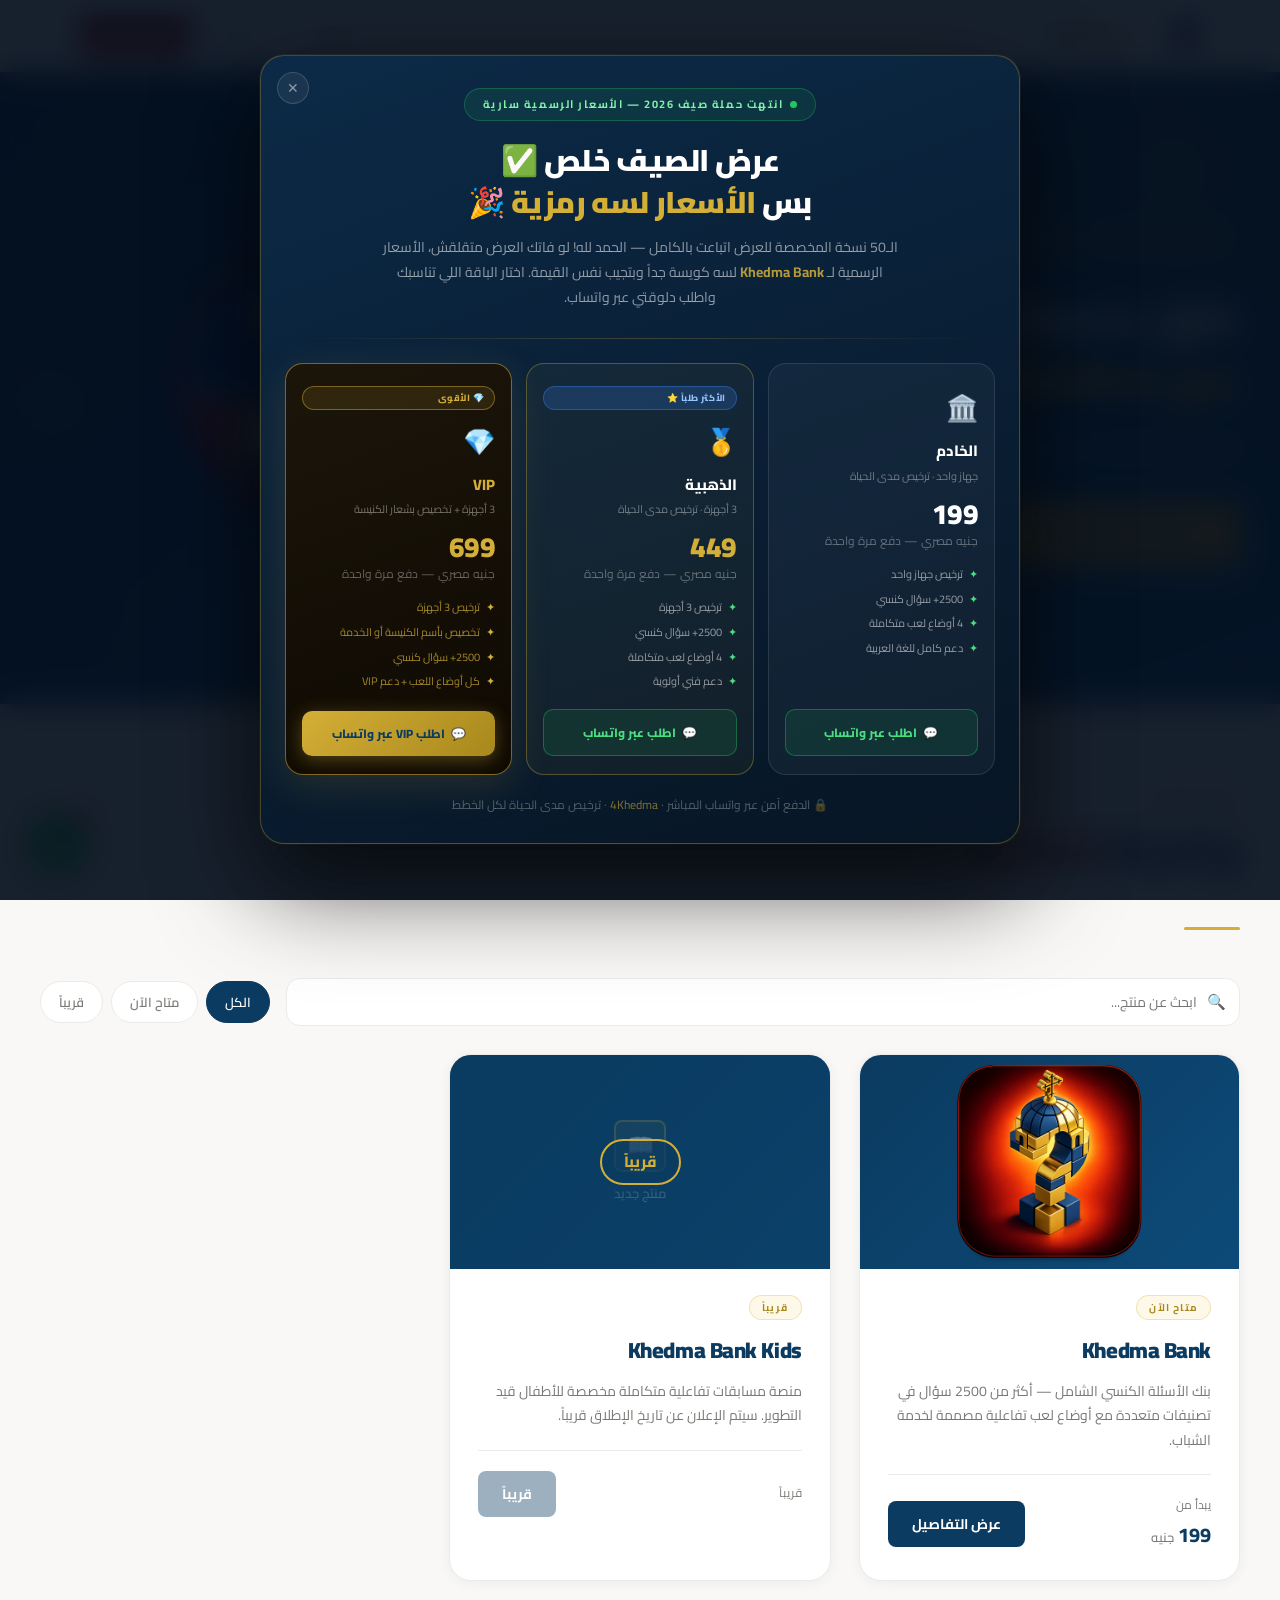
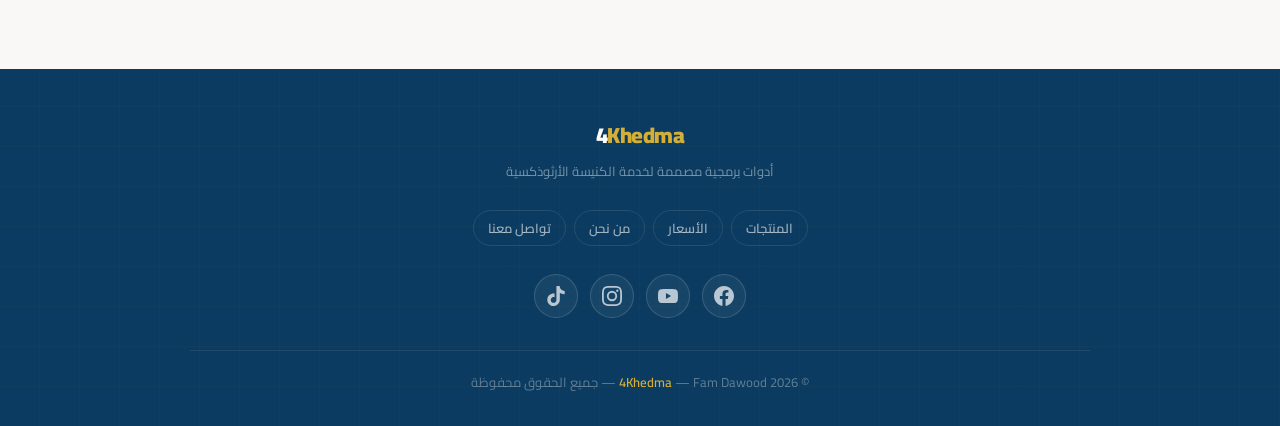
==== index.html @ 0871fa9d "Update index.html" ====
<html lang="ar" dir="rtl"><head>
 <!-- Google tag (gtag.js) -->
<script async src="https://www.googletagmanager.com/gtag/js?id=G-7XVJJNXRRW"></script>
<script>
  window.dataLayer = window.dataLayer || [];
  function gtag(){dataLayer.push(arguments);}
  gtag('js', new Date());

  gtag('config', 'G-7XVJJNXRRW');
</script>
<meta charset="UTF-8">
<meta name="viewport" content="width=device-width, initial-scale=1.0">

<!-- ── SEO ── -->
<meta name="description" content="4Khedma — منصة برامج الخدمة الكنسية الأرثوذكسية. أدوات برمجية مصممة خصيصاً لخدمة الكنيسة — Khedma Bank: بنك أسئلة كنسي شامل بأكثر من 2500 سؤال.">
<meta name="keywords" content="4Khedma, Khedma Bank, برامج كنسية, أسئلة كنسية, خدمة الشباب, كنيسة أرثوذكسية">
<meta name="author" content="Fam Dawood — 4Khedma">
<meta name="robots" content="index, follow">

<!-- ── Open Graph (Facebook & WhatsApp) ── -->
<meta property="og:type"        content="website">
<meta property="og:url"         content="https://4khedma.netlify.app/">
<meta property="og:title"       content="4Khedma — منصة برامج الخدمة الكنسية">
<meta property="og:description" content="Khedma Bank — بنك الأسئلة الكنسي الشامل. أكثر من 2500 سؤال، أوضاع لعب متعددة، دعم كامل للغة العربية. صمّم خصيصاً لخدمة الكنيسة الأرثوذكسية.">
<meta property="og:image"       content="https://4khedma.netlify.app/img/img_01.png">
<meta property="og:image:width"  content="1200">
<meta property="og:image:height" content="630">
<meta property="og:locale"      content="ar_EG">
<meta property="og:site_name"   content="4Khedma">
<title>4Khedma — منصة برامج الخدمة الكنسية</title>
<link rel="icon" type="image/png" href="img/img_01.png">
<link rel="canonical" href="https://4khedma.netlify.app/">
<meta name="theme-color" content="#0B3B60">
<meta name="twitter:card" content="summary_large_image">
<meta name="twitter:title" content="4Khedma — منصة برامج الخدمة الكنسية">
<meta name="twitter:description" content="Khedma Bank — بنك الأسئلة الكنسي الشامل. أكثر من 2500 سؤال وأوضاع لعب متعددة.">
<meta name="twitter:image" content="https://4khedma.netlify.app/img/img_01.png">
<link rel="dns-prefetch" href="https://fonts.googleapis.com">
<link rel="preconnect" href="https://fonts.googleapis.com">
<link rel="preconnect" href="https://fonts.gstatic.com" crossorigin="">
<link href="https://fonts.googleapis.com/css2?family=Cairo:wght@300;400;500;600;700;900&amp;family=Tajawal:wght@300;400;500;700;800&amp;display=swap" rel="stylesheet">
<style>
  *, *::before, *::after { box-sizing: border-box; margin: 0; padding: 0; }

  :root {
    --blue:      #0B3B60;
    --blue-mid:  #164e7a;
    --blue-light:#e8f0f7;
    --red:       #B91C1C;
    --red-light: #fef2f2;
    --gold:      #D4AF37;
    --gold-light:#fdf8e7;
    --gold-dark: #a8881c;
    --white:     #ffffff;
    --off-white: #f9f8f6;
    --gray-50:   #f7f7f6;
    --gray-100:  #ebebea;
    --gray-300:  #c0bfbc;
    --gray-500:  #7a7975;
    --gray-700:  #3e3d3a;
    --gray-900:  #1a1917;
    --radius-sm: 4px;
    --radius-md: 8px;
    --radius-lg: 14px;
    --radius-xl: 22px;
    --shadow-sm: 0 1px 3px rgba(11,59,96,0.08);
    --shadow-md: 0 4px 16px rgba(11,59,96,0.12);
    --shadow-lg: 0 8px 32px rgba(11,59,96,0.16);
  }



  html { scroll-behavior: smooth; overflow-x: hidden; max-width: 100%; }

  body {
    font-family: 'Cairo', 'Tajawal', sans-serif;
    background: var(--white);
    color: var(--gray-900);
    line-height: 1.7;
    font-size: 16px;
    -webkit-font-smoothing: antialiased;
    overflow-x: hidden;
    max-width: 100%;
  }



  /* ── HEADER ─────────────────────────────────── */
  .site-header {
    background: var(--white);
    border-bottom: 2px solid var(--blue);
    position: sticky;
    top: 0;
    z-index: 100;
  }
  .header-inner {
    max-width: 1200px;
    margin: 0 auto;
    padding: 0 40px;
    height: 72px;
    display: flex;
    align-items: center;
    justify-content: space-between;
    gap: 32px;
  }
  .logo-wrap {
    display: flex;
    align-items: center;
    gap: 14px;
    cursor: pointer;
    text-decoration: none;
    flex-shrink: 0;
  }
  .logo-icon {
    width: 48px;
    height: 48px;
    min-width: 48px;
    background: transparent;
    border-radius: 0;
    border: none;
    display: flex;
    align-items: center;
    justify-content: center;
    cursor: pointer;
    overflow: visible;
    transition: opacity 0.2s;
    flex-shrink: 0;
  }
  .logo-icon:hover { opacity: 0.8; }
  .logo-icon img { width: 48px; height: 48px; object-fit: contain; display: block; flex-shrink: 0; }
  .logo-icon .logo-text-inner {
    color: var(--gold);
    font-size: 13px;
    font-weight: 800;
    letter-spacing: -0.02em;
    background: var(--blue);
    border-radius: var(--radius-md);
    border: 2px solid var(--gold);
    width: 48px; height: 48px;
    display: flex; align-items: center; justify-content: center;
  }
  .logo-title {
    font-size: 22px;
    font-weight: 900;
    color: var(--blue);
    letter-spacing: -0.03em;
  }
  .logo-title span { color: var(--gold); }
  .header-nav {
    display: flex;
    align-items: center;
    gap: 8px;
  }
  .nav-link {
    font-family: 'Cairo', sans-serif;
    font-size: 14px;
    font-weight: 600;
    color: var(--gray-700);
    text-decoration: none;
    padding: 8px 18px;
    border-radius: var(--radius-md);
    border: 1.5px solid transparent;
    transition: all 0.2s;
    cursor: pointer;
  }
  .nav-link:hover { color: var(--blue); border-color: var(--blue-light); background: var(--blue-light); }
  .nav-link.accent {
    color: var(--white);
    background: var(--red);
    border-color: var(--red);
    font-weight: 700;
  }
  .nav-link.accent:hover { background: #9e1717; border-color: #9e1717; }

  /* ── HAMBURGER BUTTON ───────────────────────── */
  .hamburger {
    display: none;
    flex-direction: column;
    justify-content: center;
    align-items: center;
    gap: 5px;
    width: 40px;
    height: 40px;
    background: none;
    border: 1.5px solid var(--gray-100);
    border-radius: var(--radius-md);
    cursor: pointer;
    padding: 8px;
    transition: all 0.2s;
    flex-shrink: 0;
  }
  .hamburger:hover { border-color: var(--blue); background: var(--blue-light); }
  .hamburger span {
    display: block;
    width: 18px;
    height: 2px;
    background: var(--gray-700);
    border-radius: 2px;
    transition: all 0.25s;
    transform-origin: center;
  }
  .hamburger.open span:nth-child(1) { transform: translateY(7px) rotate(45deg); }
  .hamburger.open span:nth-child(2) { opacity: 0; transform: scaleX(0); }
  .hamburger.open span:nth-child(3) { transform: translateY(-7px) rotate(-45deg); }

  /* ── MOBILE NAV DRAWER ──────────────────────── */
  .mobile-nav {
    display: none;
    position: fixed;
    top: 74px;
    right: 0; left: 0;
    background: var(--white);
    border-bottom: 2px solid var(--blue);
    padding: 16px 20px 20px;
    flex-direction: column;
    gap: 8px;
    z-index: 99;
    box-shadow: 0 8px 24px rgba(11,59,96,0.12);
  }
  .mobile-nav.open { display: flex; }
  .mobile-nav .nav-link {
    font-size: 15px;
    padding: 12px 18px;
    text-align: center;
    border: 1.5px solid var(--gray-100);
  }
  .mobile-nav .nav-link.accent { border-color: var(--red); }

  /* ── VIEW SWITCHING ─────────────────────────── */
  .view { display: none; }
  .view.active { display: block; }

  /* ── HERO ───────────────────────────────────── */
  .hero {
    background: linear-gradient(160deg, var(--blue) 0%, #0d4a79 60%, #1a6399 100%);
    padding: 90px 40px 80px;
    position: relative;
    overflow: hidden;
    max-width: 100%;
  }
  .hero::before {
    content: '';
    position: absolute;
    inset: 0;
    background:
      repeating-linear-gradient(0deg, transparent, transparent 39px, rgba(212,175,55,0.06) 40px),
      repeating-linear-gradient(90deg, transparent, transparent 39px, rgba(212,175,55,0.06) 40px);
    pointer-events: none;
  }
  .hero-inner {
    max-width: 1200px;
    margin: 0 auto;
    display: grid;
    grid-template-columns: 1fr 1fr;
    align-items: center;
    gap: 64px;
    position: relative;
  }
  .hero-content { position: relative; }
  .hero-eyebrow {
    display: inline-block;
    font-size: 12px;
    font-weight: 700;
    letter-spacing: 0.15em;
    text-transform: uppercase;
    color: var(--gold);
    border: 1.5px solid rgba(212,175,55,0.4);
    padding: 6px 20px;
    border-radius: 40px;
    margin-bottom: 28px;
    background: rgba(212,175,55,0.08);
  }
  .hero-headline {
    font-size: clamp(32px, 4vw, 58px);
    font-weight: 900;
    color: var(--white);
    line-height: 1.2;
    margin-bottom: 22px;
    letter-spacing: -0.02em;
  }
  .hero-headline .gold { color: var(--gold); }
  .hero-sub {
    font-size: 17px;
    font-weight: 400;
    color: rgba(255,255,255,0.78);
    margin: 0 0 42px;
    line-height: 1.8;
  }
  .hero-cta {
    display: inline-block;
    background: var(--gold);
    color: var(--blue);
    font-family: 'Cairo', sans-serif;
    font-size: 17px;
    font-weight: 800;
    padding: 16px 48px;
    border-radius: var(--radius-lg);
    border: none;
    cursor: pointer;
    text-decoration: none;
    transition: all 0.2s;
    box-shadow: 0 4px 24px rgba(212,175,55,0.4);
    letter-spacing: -0.01em;
  }
  .hero-cta:hover { background: #e8c43a; transform: translateY(-2px); box-shadow: 0 8px 32px rgba(212,175,55,0.5); }

  /* ── HERO VISUAL ─────────────────────────────── */
  .hero-visual {
    position: relative;
    display: flex;
    align-items: center;
    justify-content: center;
    width: 100%;
  }
  .hero-visual-ring {
    position: absolute;
    width: 110%; height: 110%;
    border-radius: 50%;
    border: 1.5px solid rgba(212,175,55,0.15);
    animation: ringPulse 4s ease-in-out infinite;
    pointer-events: none;
  }
  .hero-visual-ring:nth-child(2) {
    width: 130%; height: 130%;
    border-color: rgba(212,175,55,0.07);
    animation-delay: 1s;
  }
  @keyframes ringPulse {
    0%, 100% { transform: scale(1);    opacity: 1; }
    50%       { transform: scale(1.04); opacity: 0.5; }
  }
  .hero-product-img {
    width: 100%;
    max-width: 460px;
    border-radius: 28px;
    will-change: transform;
    animation: heroImgFloat 6s ease-in-out infinite;
    position: relative;
    z-index: 1;
    display: block;
  }
  @keyframes heroImgFloat {
    0%, 100% { transform: translateY(0) rotate(-2deg); }
    50%       { transform: translateY(-18px) rotate(-2deg); }
  }

  /* ── HERO ENTRANCE ANIMATIONS ───────────────── */
  @keyframes heroFadeUp {
    from { opacity: 0; transform: translateY(28px); }
    to   { opacity: 1; transform: translateY(0); }
  }
  .hero-eyebrow {
    animation: heroFadeUp 0.65s cubic-bezier(0.22,1,0.36,1) both;
    animation-delay: 0.1s;
  }
  .hero-headline {
    animation: heroFadeUp 0.7s cubic-bezier(0.22,1,0.36,1) both;
    animation-delay: 0.28s;
  }
  .hero-sub {
    animation: heroFadeUp 0.7s cubic-bezier(0.22,1,0.36,1) both;
    animation-delay: 0.44s;
  }
  .hero-cta {
    animation: heroFadeUp 0.7s cubic-bezier(0.22,1,0.36,1) both;
    animation-delay: 0.58s;
  }

  /* ── SECTION SCAFFOLDING ────────────────────── */
  .section { padding: 88px 40px; }
  .section-inner { max-width: 1200px; margin: 0 auto; }
  .section-label {
    font-size: 11px;
    font-weight: 700;
    letter-spacing: 0.18em;
    text-transform: uppercase;
    color: var(--gold-dark);
    display: block;
    margin-bottom: 12px;
  }
  .section-title {
    font-size: clamp(26px, 3.5vw, 42px);
    font-weight: 900;
    color: var(--blue);
    line-height: 1.25;
    letter-spacing: -0.02em;
    margin-bottom: 52px;
  }
  .section-title span { color: var(--red); }
  .divider {
    width: 56px;
    height: 3px;
    background: var(--gold);
    border-radius: 2px;
    margin: 16px 0 48px;
  }

  /* ── PRODUCTS GRID ──────────────────────────── */
  .products-section { background: var(--off-white); }
  .products-grid {
    display: grid;
    grid-template-columns: repeat(auto-fill, minmax(320px, 1fr));
    gap: 28px;
  }
  .product-card {
    background: var(--white);
    border: 1.5px solid var(--gray-100);
    border-radius: var(--radius-xl);
    overflow: hidden;
    cursor: pointer;
    transition: transform 0.35s cubic-bezier(0.22,1,0.36,1), box-shadow 0.35s ease, border-color 0.35s ease;
    box-shadow: 0 2px 12px rgba(11,59,96,0.06);
    position: relative;
  }
  .product-card::before {
    content: '';
    position: absolute;
    inset: 0;
    border-radius: var(--radius-xl);
    background: linear-gradient(135deg, rgba(212,175,55,0.06) 0%, transparent 60%);
    opacity: 0;
    transition: opacity 0.35s ease;
    pointer-events: none;
    z-index: 0;
  }
  .product-card:hover {
    border-color: var(--gold);
    box-shadow: 0 16px 48px rgba(11,59,96,0.14), 0 0 0 1px rgba(212,175,55,0.2);
    transform: translateY(-8px);
  }
  .product-card:hover::before { opacity: 1; }

  .product-card-thumb {
    width: 100%;
    aspect-ratio: 16/9;
    background: linear-gradient(135deg, #0b3b60 0%, #0d4a79 100%);
    display: flex;
    flex-direction: column;
    align-items: center;
    justify-content: center;
    position: relative;
    overflow: hidden;
    cursor: pointer;
  }
  /* شريط ذهبي متحرك أسفل الصورة */
  .product-card-thumb::after {
    content: '';
    position: absolute;
    bottom: 0; left: 0; right: 0;
    height: 3px;
    background: linear-gradient(90deg, transparent, var(--gold), transparent);
    transform: scaleX(0);
    transition: transform 0.45s cubic-bezier(0.22,1,0.36,1);
    transform-origin: center;
  }
  .product-card:hover .product-card-thumb::after { transform: scaleX(1); }

  .product-card-thumb img {
    width: 100%; height: 100%; object-fit: contain;
    display: none; position: absolute; inset: 0;
    transition: transform 0.5s cubic-bezier(0.22,1,0.36,1);
  }
  .product-card:hover .product-card-thumb img { transform: scale(1.04); }

  .product-card-thumb .thumb-label {
    color: rgba(255,255,255,0.45);
    font-size: 13px;
    font-weight: 500;
    z-index: 1;
    transition: opacity 0.3s;
  }
  .product-card:hover .thumb-label { opacity: 0.7; }

  .product-card-thumb .thumb-icon {
    width: 52px; height: 52px;
    border: 2px solid rgba(212,175,55,0.5);
    border-radius: var(--radius-md);
    background: rgba(212,175,55,0.12);
    display: flex; align-items: center; justify-content: center;
    margin-bottom: 10px;
    z-index: 1;
    transition: transform 0.35s cubic-bezier(0.34,1.56,0.64,1), background 0.3s, border-color 0.3s;
  }
  .product-card:hover .thumb-icon {
    transform: scale(1.12) rotate(-4deg);
    background: rgba(212,175,55,0.2);
    border-color: rgba(212,175,55,0.8);
  }
  .product-card-thumb .thumb-icon span {
    font-size: 22px; font-weight: 800; color: var(--gold);
  }

  .product-card-body {
    padding: 26px 28px 28px;
    position: relative;
    z-index: 1;
  }

  .product-badge {
    display: inline-block;
    font-size: 10px;
    font-weight: 700;
    letter-spacing: 0.12em;
    text-transform: uppercase;
    color: var(--gold-dark);
    background: var(--gold-light);
    border: 1px solid rgba(212,175,55,0.3);
    padding: 3px 12px;
    border-radius: 40px;
    margin-bottom: 12px;
    transition: background 0.3s, border-color 0.3s;
  }
  .product-card:hover .product-badge {
    background: rgba(212,175,55,0.2);
    border-color: rgba(212,175,55,0.5);
  }

  .product-name {
    font-size: 22px;
    font-weight: 900;
    color: var(--blue);
    margin-bottom: 10px;
    letter-spacing: -0.02em;
    transition: color 0.25s;
  }
  .product-card:hover .product-name { color: #0a3258; }

  .product-desc {
    font-size: 14px;
    color: var(--gray-500);
    line-height: 1.75;
    margin-bottom: 22px;
  }

  .product-card-footer {
    display: flex;
    align-items: center;
    justify-content: space-between;
    padding-top: 20px;
    border-top: 1px solid var(--gray-100);
    transition: border-color 0.3s;
  }
  .product-card:hover .product-card-footer { border-color: rgba(212,175,55,0.2); }

  .product-price-from {
    font-size: 12px;
    color: var(--gray-500);
    display: block;
    margin-bottom: 2px;
  }
  .product-price-val {
    font-size: 20px;
    font-weight: 800;
    color: var(--blue);
  }
  .product-price-val span { font-size: 13px; font-weight: 500; color: var(--gray-500); }

  .btn-view {
    background: var(--blue);
    color: var(--white);
    font-family: 'Cairo', sans-serif;
    font-size: 14px;
    font-weight: 700;
    padding: 10px 24px;
    border-radius: var(--radius-md);
    border: none;
    cursor: pointer;
    position: relative;
    overflow: hidden;
    transition: background 0.25s, transform 0.2s, box-shadow 0.25s;
  }
  .btn-view::after {
    content: '';
    position: absolute;
    top: 0; left: 0;
    width: 50%; height: 100%;
    background: linear-gradient(90deg, transparent, rgba(255,255,255,0.18), transparent);
    transform: translateX(-200%);
    pointer-events: none;
  }
  .product-card:hover .btn-view {
    background: var(--gold);
    color: var(--blue);
    transform: translateX(-2px);
    box-shadow: 0 4px 16px rgba(212,175,55,0.4);
  }
  .product-card:hover .btn-view::after {
    animation: btnSweep 0.6s 0.1s ease forwards;
  }
  @keyframes btnSweep {
    from { transform: translateX(-200%); }
    to   { transform: translateX(400%); }
  }

  /* ── COMING SOON CARD ───────────────────────── */
  .product-card.coming-soon { opacity: 0.55; pointer-events: none; }
  .coming-soon-overlay {
    position: absolute;
    inset: 0;
    background: rgba(11,59,96,0.6);
    display: flex;
    align-items: center;
    justify-content: center;
    z-index: 2;
  }
  .coming-soon-overlay span {
    color: var(--gold);
    font-size: 15px;
    font-weight: 800;
    border: 2px solid var(--gold);
    padding: 8px 22px;
    border-radius: 40px;
    background: rgba(11,59,96,0.7);
  }

  /* ═══════════════════════════════════════════
     VIEW 2 — PRODUCT DETAIL
  ══════════════════════════════════════════════ */

  .back-bar {
    background: var(--blue);
    padding: 0 40px;
    display: flex;
    align-items: center;
    height: 52px;
    gap: 16px;
  }
  .back-btn {
    background: none;
    border: 1.5px solid rgba(255,255,255,0.3);
    color: var(--white);
    font-family: 'Cairo', sans-serif;
    font-size: 14px;
    font-weight: 600;
    padding: 6px 18px;
    border-radius: var(--radius-md);
    cursor: pointer;
    transition: all 0.2s;
  }
  .back-btn:hover { background: rgba(255,255,255,0.1); border-color: rgba(255,255,255,0.6); }
  .breadcrumb {
    font-size: 13px;
    color: rgba(255,255,255,0.55);
  }
  .breadcrumb span { color: var(--gold); font-weight: 600; }

  /* ── PRODUCT SHOWCASE ───────────────────────── */
  .showcase-section { padding: 64px 40px 0; background: var(--white); }
  .showcase-inner { max-width: 1200px; margin: 0 auto; }
  .showcase-header { display: grid; grid-template-columns: 1fr 1fr; gap: 60px; align-items: center; margin-bottom: 52px; }
  .showcase-cover {
    background: transparent;
    border-radius: 0;
    border: none;
    overflow: visible;
    display: flex;
    align-items: center;
    justify-content: center;
    cursor: pointer;
    transition: opacity 0.2s;
    position: relative;
    min-height: 160px;
  }
  .showcase-cover:hover { opacity: 0.92; }
  .showcase-cover img { width: 100%; height: auto; object-fit: contain; display: none; border-radius: var(--radius-xl); }
  .cover-placeholder-text {
    color: var(--gray-300);
    font-size: 13px;
    font-weight: 500;
  }
  .cover-placeholder-icon {
    font-size: 32px;
    font-weight: 900;
    color: rgba(212,175,55,0.5);
    margin-bottom: 10px;
  }
  .showcase-meta { padding-top: 8px; }
  .showcase-badge {
    display: inline-block;
    background: var(--gold-light);
    border: 1.5px solid rgba(212,175,55,0.4);
    color: var(--gold-dark);
    font-size: 11px;
    font-weight: 700;
    letter-spacing: 0.14em;
    text-transform: uppercase;
    padding: 5px 16px;
    border-radius: 40px;
    margin-bottom: 18px;
  }
  .showcase-title {
    font-size: 38px;
    font-weight: 900;
    color: var(--blue);
    line-height: 1.2;
    letter-spacing: -0.025em;
    margin-bottom: 16px;
  }
  .showcase-tagline {
    font-size: 15px;
    color: var(--gray-500);
    line-height: 1.8;
    margin-bottom: 28px;
  }
  .showcase-quick-stats {
    display: grid;
    grid-template-columns: repeat(3, 1fr);
    gap: 12px;
    margin-bottom: 28px;
  }
  .quick-stat {
    text-align: center;
    padding: 16px 10px;
    border: 1px solid var(--gray-100);
    border-radius: var(--radius-lg);
    background: var(--off-white);
  }
  .quick-stat .val {
    font-size: 22px;
    font-weight: 900;
    color: var(--blue);
    display: block;
    letter-spacing: -0.02em;
  }
  .quick-stat .lbl {
    font-size: 11px;
    color: var(--gray-500);
    font-weight: 600;
    letter-spacing: 0.04em;
  }
  .showcase-actions { display: flex; gap: 12px; flex-wrap: wrap; }
  .btn-primary {
    background: var(--blue);
    color: var(--white);
    font-family: 'Cairo', sans-serif;
    font-size: 15px;
    font-weight: 700;
    padding: 13px 28px;
    border-radius: var(--radius-lg);
    border: none;
    cursor: pointer;
    text-decoration: none;
    display: inline-block;
    transition: all 0.2s;
  }
  .btn-primary:hover { background: var(--blue-mid); transform: translateY(-1px); }
  .btn-gold {
    background: var(--gold);
    color: var(--blue);
    font-family: 'Cairo', sans-serif;
    font-size: 15px;
    font-weight: 700;
    padding: 13px 28px;
    border-radius: var(--radius-lg);
    border: none;
    cursor: pointer;
    text-decoration: none;
    display: inline-block;
    transition: all 0.2s;
  }
  .btn-gold:hover { background: #e8c43a; transform: translateY(-1px); }

  /* ── GALLERY ────────────────────────────────── */
  .gallery-grid {
    display: grid;
    grid-template-columns: repeat(4, 1fr);
    gap: 16px;
    margin-bottom: 80px;
  }
  .gallery-item {
    aspect-ratio: 16/10;
    background: var(--blue-light);
    border: 1.5px solid var(--gray-100);
    border-radius: var(--radius-lg);
    display: flex;
    flex-direction: column;
    align-items: center;
    justify-content: center;
    cursor: pointer;
    overflow: hidden;
    transition: all 0.2s;
    position: relative;
  }
  .gallery-item:hover { border-color: var(--gold); box-shadow: var(--shadow-md); }
  .gallery-item img { width: 100%; height: 100%; object-fit: cover; display: none; position: absolute; inset: 0; }
  .gallery-item .gal-label {
    font-size: 11px;
    color: var(--blue);
    font-weight: 600;
    opacity: 0.6;
  }
  .gallery-item .gal-num {
    font-size: 20px;
    font-weight: 900;
    color: var(--blue);
    opacity: 0.3;
    margin-bottom: 6px;
  }

  /* ── FEATURES ───────────────────────────────── */
  .features-section { background: var(--off-white); padding: 80px 40px; }
  .features-inner { max-width: 1200px; margin: 0 auto; }
  .features-grid {
    display: grid;
    grid-template-columns: repeat(2, 1fr);
    gap: 16px;
  }
  .feature-item {
    background: var(--white);
    border: 1.5px solid var(--gray-100);
    border-radius: var(--radius-lg);
    padding: 22px 26px;
    display: flex;
    gap: 18px;
    align-items: flex-start;
    transition: border-color 0.2s;
  }
  .feature-item:hover { border-color: var(--gold); }
  .feature-marker {
    flex-shrink: 0;
    width: 32px;
    height: 32px;
    background: var(--gold-light);
    border: 1.5px solid rgba(212,175,55,0.35);
    border-radius: var(--radius-md);
    display: flex;
    align-items: center;
    justify-content: center;
    font-size: 13px;
    font-weight: 800;
    color: var(--gold-dark);
    margin-top: 2px;
  }
  .feature-text .feature-title {
    font-size: 15px;
    font-weight: 700;
    color: var(--blue);
    margin-bottom: 5px;
  }
  .feature-text .feature-desc {
    font-size: 13px;
    color: var(--gray-500);
    line-height: 1.7;
  }

  /* ── DOWNLOAD ZONE ──────────────────────────── */
  .download-section {
    padding: 72px 40px;
    background: var(--blue);
    text-align: center;
    position: relative;
    overflow: hidden;
  }
  .download-section::before {
    content: '';
    position: absolute;
    inset: 0;
    background:
      repeating-linear-gradient(0deg, transparent, transparent 39px, rgba(212,175,55,0.05) 40px),
      repeating-linear-gradient(90deg, transparent, transparent 39px, rgba(212,175,55,0.05) 40px);
    pointer-events: none;
  }
  .download-inner { max-width: 700px; margin: 0 auto; position: relative; }
  .download-eyebrow {
    font-size: 11px;
    font-weight: 700;
    letter-spacing: 0.18em;
    text-transform: uppercase;
    color: var(--gold);
    display: block;
    margin-bottom: 16px;
  }
  .download-title {
    font-size: 34px;
    font-weight: 900;
    color: var(--white);
    margin-bottom: 14px;
    letter-spacing: -0.02em;
  }
  .download-sub {
    font-size: 15px;
    color: rgba(255,255,255,0.65);
    margin-bottom: 38px;
    line-height: 1.75;
  }
  .download-buttons { display: flex; gap: 18px; justify-content: center; flex-wrap: wrap; }
  .btn-download {
    display: inline-flex;
    flex-direction: column;
    align-items: center;
    gap: 4px;
    text-decoration: none;
    padding: 18px 36px;
    border-radius: var(--radius-lg);
    transition: all 0.22s;
    min-width: 220px;
  }
  .btn-download.demo {
    background: rgba(255,255,255,0.1);
    border: 2px solid rgba(255,255,255,0.3);
    color: var(--white);
  }
  .btn-download.demo:hover { background: rgba(255,255,255,0.18); border-color: rgba(255,255,255,0.6); transform: translateY(-2px); }
  .btn-download.full {
    background: var(--gold);
    border: 2px solid var(--gold);
    color: var(--blue);
  }
  .btn-download.full:hover { background: #e8c43a; transform: translateY(-2px); box-shadow: 0 8px 28px rgba(212,175,55,0.45); }
  .btn-download .dl-title {
    font-family: 'Cairo', sans-serif;
    font-size: 16px;
    font-weight: 800;
  }
  .btn-download .dl-sub {
    font-family: 'Cairo', sans-serif;
    font-size: 11px;
    font-weight: 400;
    opacity: 0.75;
  }

  /* ── PRICING HUB ────────────────────────────── */
  .pricing-section { padding: 88px 40px; background: var(--white); }
  .pricing-inner { max-width: 1200px; margin: 0 auto; }
  .pricing-block { margin-bottom: 64px; }
  .pricing-block-header {
    display: flex;
    align-items: center;
    gap: 20px;
    margin-bottom: 28px;
    padding-bottom: 20px;
    border-bottom: 2px solid var(--gray-100);
  }
  .pricing-block-header .currency-badge {
    font-size: 11px;
    font-weight: 800;
    letter-spacing: 0.14em;
    text-transform: uppercase;
    padding: 6px 18px;
    border-radius: 40px;
  }
  .currency-badge.egp {
    background: var(--blue-light);
    color: var(--blue);
    border: 1.5px solid rgba(11,59,96,0.2);
  }
  .currency-badge.usd {
    background: var(--gold-light);
    color: var(--gold-dark);
    border: 1.5px solid rgba(212,175,55,0.3);
  }
  .pricing-block-title {
    font-size: 20px;
    font-weight: 800;
    color: var(--gray-700);
  }
  .pricing-cards {
    display: grid;
    gap: 20px;
  }
  .pricing-cards.cols-4 { grid-template-columns: repeat(4, 1fr); }
  .pricing-cards.cols-3 { grid-template-columns: repeat(3, 1fr); }
  .price-card {
    background: var(--white);
    border: 2px solid var(--gray-100);
    border-radius: var(--radius-xl);
    padding: 30px 26px 28px;
    position: relative;
    transition: all 0.28s cubic-bezier(0.22,1,0.36,1);
    display: flex;
    flex-direction: column;
  }
  .price-card:hover {
    border-color: var(--blue);
    box-shadow: 0 12px 40px rgba(11,59,96,0.18);
    transform: translateY(-6px) scale(1.015);
  }
  .price-card:hover .plan-price {
    color: var(--blue-mid);
  }
  .price-card:hover .btn-buy:not(.gold):not(.red):not(.outline) {
    background: var(--blue-mid);
    letter-spacing: 0.01em;
  }
  .price-card.featured:hover {
    border-color: var(--gold-dark);
    box-shadow: 0 12px 40px rgba(212,175,55,0.32);
  }
  .price-card.featured-blue:hover {
    border-color: var(--blue-mid);
    box-shadow: 0 12px 40px rgba(11,59,96,0.22);
  }
  .price-card .plan-price { transition: color 0.25s ease; }
  .price-card .btn-buy    { transition: all 0.25s cubic-bezier(0.22,1,0.36,1); }
  .price-card.featured {
    border-color: var(--gold);
    background: linear-gradient(160deg, #fffdf4 0%, #fff8e0 100%);
    box-shadow: 0 4px 24px rgba(212,175,55,0.2);
  }
  .price-card.featured-blue {
    border-color: var(--blue);
    background: linear-gradient(160deg, #f0f5fb 0%, #e4eef7 100%);
  }
  .price-card.enterprise {
    border-color: var(--red);
    border-style: dashed;
  }
  .plan-featured-badge {
    position: absolute;
    top: -13px;
    right: 50%;
    transform: translateX(50%);
    background: var(--gold);
    color: var(--blue);
    font-size: 10px;
    font-weight: 800;
    letter-spacing: 0.12em;
    padding: 4px 16px;
    border-radius: 40px;
    white-space: nowrap;
  }
  .plan-name {
    font-size: 13px;
    font-weight: 700;
    letter-spacing: 0.1em;
    text-transform: uppercase;
    color: var(--gray-500);
    margin-bottom: 6px;
  }
  .plan-price {
    font-size: 38px;
    font-weight: 900;
    color: var(--blue);
    letter-spacing: -0.03em;
    line-height: 1;
    margin-bottom: 4px;
  }
  .plan-price .currency { font-size: 18px; font-weight: 700; vertical-align: super; }
  .plan-price .contact-cta { font-size: 22px; letter-spacing: -0.01em; }
  .plan-period { font-size: 12px; color: var(--gray-500); margin-bottom: 20px; }
  .plan-divider { height: 1px; background: var(--gray-100); margin: 18px 0; }
  .plan-features-list { list-style: none; padding: 0; margin: 0 0 24px; flex: 1; }
  .plan-features-list li {
    font-size: 13px;
    color: var(--gray-700);
    padding: 5px 0;
    display: flex;
    gap: 10px;
    align-items: flex-start;
    line-height: 1.5;
    border-bottom: 1px solid transparent;
  }
  .plan-features-list li .check {
    color: var(--gold-dark);
    font-weight: 800;
    font-size: 12px;
    margin-top: 2px;
    flex-shrink: 0;
  }
  .btn-buy {
    display: block;
    width: 100%;
    background: var(--blue);
    color: var(--white);
    font-family: 'Cairo', sans-serif;
    font-size: 15px;
    font-weight: 700;
    padding: 13px;
    border-radius: var(--radius-lg);
    border: none;
    cursor: pointer;
    transition: all 0.2s;
    text-align: center;
  }
  .btn-buy:hover { background: var(--blue-mid); }
  .btn-buy.gold { background: var(--gold); color: var(--blue); }
  .btn-buy.gold:hover { background: #e8c43a; }
  .btn-buy.red { background: var(--red); }
  .btn-buy.red:hover { background: #9e1717; }
  .btn-buy.outline {
    background: transparent;
    color: var(--red);
    border: 2px solid var(--red);
  }
  .btn-buy.outline:hover { background: var(--red-light); }

  /* ── ACTIVATION GUIDE ───────────────────────── */
  .activation-section { padding: 88px 40px; background: var(--off-white); }
  .activation-inner { max-width: 1200px; margin: 0 auto; }
  .activation-steps {
    display: grid;
    grid-template-columns: repeat(4, 1fr);
    gap: 20px;
    margin-bottom: 44px;
  }
  .activation-step { text-align: center; }
  .step-image-placeholder {
    width: 100%;
    aspect-ratio: 4/3;
    background: var(--white);
    border: 2px solid var(--gray-100);
    border-radius: var(--radius-lg);
    display: flex;
    flex-direction: column;
    align-items: center;
    justify-content: center;
    cursor: pointer;
    margin-bottom: 14px;
    transition: border-color 0.2s;
    overflow: hidden;
    position: relative;
  }
  .step-image-placeholder:hover { border-color: var(--gold); }
  .step-image-placeholder.has-img { cursor: zoom-in; }
  .step-image-placeholder img { position: absolute; inset: 0; width: 100%; height: 100%; object-fit: cover; display: none; }
  .step-image-placeholder .step-num {
    font-size: 32px;
    font-weight: 900;
    color: var(--gray-300);
    line-height: 1;
    margin-bottom: 8px;
  }
  .step-image-placeholder .step-img-label {
    font-size: 11px;
    color: var(--gray-300);
    font-weight: 500;
  }
  .step-caption {
    font-size: 13px;
    font-weight: 600;
    color: var(--gray-700);
    line-height: 1.55;
    padding: 0 4px;
  }
  .warning-box {
    background: #fffbeb;
    border: 2px solid var(--gold);
    border-right: 6px solid var(--gold);
    border-radius: var(--radius-lg);
    padding: 24px 28px;
    display: flex;
    gap: 20px;
    align-items: flex-start;
  }
  .warning-icon {
    flex-shrink: 0;
    width: 44px;
    height: 44px;
    background: var(--gold);
    color: var(--blue);
    border-radius: var(--radius-md);
    display: flex;
    align-items: center;
    justify-content: center;
    font-size: 20px;
    font-weight: 900;
    margin-top: 2px;
  }
  .warning-content .warning-title {
    font-size: 15px;
    font-weight: 800;
    color: var(--gold-dark);
    margin-bottom: 6px;
  }
  .warning-content .warning-text {
    font-size: 14px;
    color: var(--gray-700);
    line-height: 1.75;
  }

  /* ── FAQ ────────────────────────────────────── */
  .faq-section { padding: 88px 40px; background: var(--white); }
  .faq-inner { max-width: 860px; margin: 0 auto; }
  .faq-list { display: flex; flex-direction: column; gap: 12px; }
  .faq-item {
    border: 1.5px solid var(--gray-100);
    border-radius: var(--radius-lg);
    overflow: hidden;
    transition: border-color 0.22s, box-shadow 0.22s;
  }
  .faq-item:hover { border-color: var(--gold); }
  .faq-item.open  { border-color: var(--blue); box-shadow: var(--shadow-md); }
  .faq-q {
    width: 100%;
    display: flex;
    align-items: center;
    justify-content: space-between;
    gap: 16px;
    background: var(--off-white);
    border: none;
    padding: 20px 24px;
    font-family: 'Cairo', sans-serif;
    font-size: 15px;
    font-weight: 700;
    color: var(--blue);
    cursor: pointer;
    text-align: right;
    transition: background 0.2s;
  }
  .faq-item.open .faq-q { background: var(--blue); color: var(--white); }
  .faq-q:hover { background: var(--blue-light); }
  .faq-item.open .faq-q:hover { background: var(--blue); }
  .faq-icon {
    flex-shrink: 0;
    width: 28px; height: 28px;
    border-radius: 50%;
    border: 2px solid var(--blue);
    display: flex; align-items: center; justify-content: center;
    font-size: 18px; font-weight: 700; line-height: 1;
    transition: all 0.3s cubic-bezier(0.22,1,0.36,1);
    color: var(--blue);
  }
  .faq-item.open .faq-icon {
    transform: rotate(45deg);
    background: var(--white);
    border-color: var(--white);
    color: var(--blue);
  }
  .faq-a {
    max-height: 0;
    overflow: hidden;
    transition: max-height 0.38s cubic-bezier(0.22,1,0.36,1), padding 0.3s;
    padding: 0 24px;
    background: var(--white);
  }
  .faq-item.open .faq-a { max-height: 800px; padding: 20px 24px 22px; }
  .faq-a p {
    font-size: 14px;
    color: var(--gray-700);
    line-height: 1.85;
    margin: 0;
  }

  /* ── FAQ RESPONSIVE ─────────────────────────── */
  @media (max-width: 900px) { .faq-section { padding: 64px 20px; } }
  @media (max-width: 600px) {
    .faq-section { padding: 44px 16px; }
    .faq-q { font-size: 14px; padding: 16px 18px; }
    .faq-a { padding: 0 18px; }
    .faq-item.open .faq-a { padding: 16px 18px 18px; }
  }

  /* ── PRODUCTS FILTER BAR ────────────────────── */
  .products-filter-bar {
    display: flex; align-items: center; gap: 16px;
    margin-bottom: 28px; flex-wrap: wrap;
  }
  .search-wrap {
    position: relative; flex: 1; min-width: 200px;
  }
  .search-icon {
    position: absolute; right: 14px; top: 50%;
    transform: translateY(-50%); font-size: 15px; pointer-events: none;
  }
  .products-search {
    width: 100%; padding: 10px 42px 10px 16px;
    font-family: 'Cairo', sans-serif; font-size: 14px;
    border: 1.5px solid var(--gray-100); border-radius: var(--radius-lg);
    background: var(--white); color: var(--gray-900);
    transition: border-color 0.2s; outline: none;
  }
  .products-search:focus { border-color: var(--blue); }
  .filter-tabs { display: flex; gap: 8px; }
  .filter-tab {
    font-family: 'Cairo', sans-serif; font-size: 13px; font-weight: 600;
    padding: 8px 18px; border-radius: 40px; border: 1.5px solid var(--gray-100);
    background: var(--white); color: var(--gray-500); cursor: pointer;
    transition: all 0.2s;
  }
  .filter-tab:hover { border-color: var(--blue); color: var(--blue); }
  .filter-tab.active { background: var(--blue); color: var(--white); border-color: var(--blue); }
  .products-empty {
    grid-column: 1/-1; text-align: center;
    padding: 60px 20px; color: var(--gray-300); font-size: 15px;
  }

  /* ── SCROLL ANIMATIONS ──────────────────────── */
  .reveal {
    opacity: 0; transform: translateY(32px);
    transition: opacity 0.65s cubic-bezier(0.22,1,0.36,1),
                transform 0.65s cubic-bezier(0.22,1,0.36,1);
  }
  .reveal.visible { opacity: 1; transform: translateY(0); }
  .reveal-delay-1 { transition-delay: 0.1s; }
  .reveal-delay-2 { transition-delay: 0.18s; }
  .reveal-delay-3 { transition-delay: 0.26s; }
  .reveal-delay-4 { transition-delay: 0.34s; }

  /* ── WHATSAPP CHAT WIDGET ───────────────────── */
  .wa-fab {
    position: fixed; bottom: 28px; left: 28px;
    width: 58px; height: 58px; border-radius: 50%;
    background: #25D366; color: #fff;
    border: none; cursor: pointer; z-index: 999;
    display: flex; align-items: center; justify-content: center;
    font-size: 28px; box-shadow: 0 4px 20px rgba(37,211,102,0.5);
    transition: transform 0.25s cubic-bezier(0.22,1,0.36,1), box-shadow 0.25s, bottom 0.3s;
  }
  .wa-fab:hover { transform: scale(1.1); box-shadow: 0 8px 28px rgba(37,211,102,0.6); }
  .wa-fab .wa-badge {
    position: absolute; top: -4px; right: -4px;
    background: var(--red); color: #fff;
    font-size: 10px; font-weight: 800;
    width: 18px; height: 18px; border-radius: 50%;
    display: flex; align-items: center; justify-content: center;
    border: 2px solid #fff;
  }
  .wa-panel {
    position: fixed; bottom: 100px; left: 28px;
    width: 320px; background: var(--white);
    border-radius: 18px; z-index: 998;
    box-shadow: 0 8px 40px rgba(0,0,0,0.18);
    overflow: hidden; display: none;
    flex-direction: column;
    animation: waPanelIn 0.3s cubic-bezier(0.22,1,0.36,1);
    border: 1.5px solid var(--gray-100);
  }
  .wa-panel.open { display: flex; }
  @keyframes waPanelIn {
    from { opacity: 0; transform: translateY(16px) scale(0.96); }
    to   { opacity: 1; transform: translateY(0) scale(1); }
  }
  .wa-panel-header {
    background: #075E54; color: #fff;
    padding: 16px 18px; display: flex;
    align-items: center; gap: 12px;
  }
  .wa-avatar {
    width: 42px; height: 42px; border-radius: 50%;
    background: #25D366; display: flex;
    align-items: center; justify-content: center;
    font-size: 20px; flex-shrink: 0;
  }
  .wa-header-info .wa-name { font-size: 14px; font-weight: 700; }
  .wa-header-info .wa-status { font-size: 11px; opacity: 0.75; }
  .wa-panel-close {
    margin-right: auto; background: none; border: none;
    color: rgba(255,255,255,0.7); font-size: 20px;
    cursor: pointer; line-height: 1; padding: 0 4px;
  }
  .wa-panel-close:hover { color: #fff; }
  .wa-chat-body {
    padding: 18px 16px; flex: 1;
    background: #ECE5DD; min-height: 180px;
    display: flex; flex-direction: column; gap: 10px;
    direction: rtl;
  }
  .wa-bubble {
    background: #fff; border-radius: 12px 12px 4px 12px;
    padding: 10px 14px; font-size: 13px; color: #111;
    line-height: 1.6; max-width: 90%;
    box-shadow: 0 1px 2px rgba(0,0,0,0.1);
  }
  .wa-bubble strong { color: #075E54; }
  .wa-menu { display: flex; flex-direction: column; gap: 8px; margin-top: 4px; }
  .wa-menu-btn {
    background: #fff; border: 1.5px solid #25D366;
    color: #075E54; font-family: 'Cairo', sans-serif;
    font-size: 13px; font-weight: 700;
    padding: 10px 14px; border-radius: 10px;
    cursor: pointer; text-align: right;
    transition: all 0.18s; display: flex;
    align-items: center; justify-content: space-between;
  }
  .wa-menu-btn:hover { background: #e8fdf0; border-color: #075E54; }
  .wa-menu-btn .wa-arrow { opacity: 0.5; font-size: 12px; }
  .wa-back-btn {
    background: none; border: none;
    font-family: 'Cairo', sans-serif; font-size: 12px;
    color: #075E54; cursor: pointer; padding: 0;
    font-weight: 600; margin-bottom: 4px;
    text-align: right; display: flex; align-items: center; gap: 4px;
  }
  .wa-back-btn:hover { text-decoration: underline; }

  @media (max-width: 600px) {
    .wa-fab { bottom: 20px; left: 16px; width: 52px; height: 52px; font-size: 24px; }
    .wa-panel { left: 12px; right: 12px; width: auto; bottom: 88px; }
    .products-filter-bar { flex-direction: column; align-items: stretch; }
    .filter-tabs { justify-content: center; }
  }

  /* ── FOOTER ─────────────────────────────────── */
  .site-footer {
    background: var(--blue);
    padding: 48px 40px 32px;
    text-align: center;
  }
  .footer-inner {
    max-width: 900px;
    margin: 0 auto;
  }
  .footer-logo {
    font-size: 22px;
    font-weight: 900;
    color: var(--white);
    margin-bottom: 6px;
    letter-spacing: -0.02em;
  }
  .footer-logo span { color: var(--gold); }
  .footer-tagline {
    font-size: 13px;
    color: rgba(255,255,255,0.45);
    margin-bottom: 28px;
  }
  .footer-links {
    display: flex;
    align-items: center;
    justify-content: center;
    gap: 8px;
    margin-bottom: 28px;
    flex-wrap: wrap;
  }
  .footer-link {
    color: rgba(255,255,255,0.6);
    text-decoration: none;
    font-size: 13px;
    font-weight: 600;
    padding: 6px 14px;
    border-radius: 40px;
    border: 1px solid rgba(255,255,255,0.1);
    transition: all 0.2s;
  }
  .footer-link:hover { color: var(--gold); border-color: rgba(212,175,55,0.4); background: rgba(212,175,55,0.06); }
  .footer-social {
    display: flex;
    align-items: center;
    justify-content: center;
    gap: 12px;
    margin-bottom: 32px;
  }
  .footer-social-btn {
    width: 44px; height: 44px;
    border-radius: 50%;
    border: 1.5px solid rgba(255,255,255,0.15);
    background: rgba(255,255,255,0.05);
    display: flex; align-items: center; justify-content: center;
    text-decoration: none;
    font-size: 18px;
    transition: all 0.22s;
    color: rgba(255,255,255,0.7);
  }
  .footer-social-btn:hover { background: rgba(212,175,55,0.15); border-color: rgba(212,175,55,0.5); transform: translateY(-3px); }
  .footer-divider {
    height: 1px;
    background: rgba(255,255,255,0.08);
    margin-bottom: 20px;
  }
  .footer-text {
    font-size: 13px;
    color: rgba(255,255,255,0.35);
    font-weight: 400;
  }
  .footer-text .gold { color: var(--gold); font-weight: 600; }



  /* ══════════════════════════════════════════════
     RESPONSIVE — كل شاشة في الكوكب
  ══════════════════════════════════════════════ */

  /* ── تابلت كبير 1024px ─── */
  @media (max-width: 1024px) {
    .header-inner { padding: 0 24px; }
    .section { padding: 72px 24px; }
    .showcase-section { padding: 48px 24px 0; }
    .pricing-section { padding: 72px 24px; }
    .activation-section { padding: 72px 24px; }
    .features-section { padding: 64px 24px; }
    .download-section { padding: 64px 24px; }
    .back-bar { padding: 0 24px; }
    .showcase-header { grid-template-columns: 1fr 1fr; gap: 40px; }
  }

  /* ── تابلت 900px ─── */
  @media (max-width: 900px) {
    .header-inner { padding: 0 16px; height: 64px; }
    .header-nav { display: none; }
    .hamburger { display: flex; }

    .hero { padding: 64px 20px 52px; }
    .hero-inner { grid-template-columns: 1fr; gap: 36px; text-align: center; }
    .hero-content { display: flex; flex-direction: column; align-items: center; }
    .hero-visual { order: -1; max-width: 280px; margin: 0 auto; }
    .hero-product-img { max-width: 280px; margin: 0 auto; display: block; }
    .hero-sub { max-width: 100%; font-size: 16px; }
    .hero-cta { align-self: center; }
    .hero-cta { padding: 14px 36px; font-size: 16px; }
    .hero-eyebrow { display: inline-block; }

    .section { padding: 56px 16px; }
    .section-title { margin-bottom: 36px; }

    .showcase-header { grid-template-columns: 1fr; gap: 28px; }
    .showcase-section { padding: 32px 16px 0; }
    .showcase-title { font-size: clamp(22px, 4vw, 30px); }

    .gallery-grid { grid-template-columns: repeat(2, 1fr); gap: 12px; margin-bottom: 48px; }

    .pricing-cards.cols-4 { grid-template-columns: repeat(2, 1fr); }
    .pricing-cards.cols-3 { grid-template-columns: repeat(2, 1fr); }

    .activation-steps { grid-template-columns: repeat(2, 1fr); gap: 16px; }
    .features-grid { grid-template-columns: 1fr; }

    .back-bar { padding: 0 16px; }
    .download-section { padding: 48px 16px; }
    .pricing-section { padding: 56px 16px; }
    .activation-section { padding: 56px 16px; }
    .features-section { padding: 56px 16px; }

    .products-grid { grid-template-columns: repeat(auto-fill, minmax(260px, 1fr)); }
    .pricing-block-header { flex-direction: column; align-items: flex-start; gap: 8px; }

    .story-grid { grid-template-columns: 1fr !important; gap: 32px !important; padding: 48px 20px !important; }
    .story-grid > div:first-child { order: 2; }
    .story-grid > div:last-child { order: 1; }
    .story-grid img { width: 80% !important; }

    .site-footer { padding: 40px 24px 28px; }
    .footer-links { gap: 6px; }
    .footer-link { font-size: 12px; padding: 5px 12px; }
  }

  /* ── موبايل 600px ─── */
  @media (max-width: 600px) {
    .header-inner { padding: 0 14px; height: 60px; }
    .logo-title { font-size: 18px; }
    .logo-icon { width: 40px; height: 40px; min-width: 40px; }
    .logo-icon img { width: 40px; height: 40px; }
    .mobile-nav { top: 62px; }

    .hero-orb-1 { width: 200px; height: 200px; right: -40px; top: -60px; }
    .hero-orb-2 { width: 150px; height: 150px; }
    .hero-orb-3 { width: 120px; height: 120px; left: -20px; }

    .hero { padding: 48px 16px 40px; }
    .hero-inner { gap: 24px; }
    .hero-eyebrow { font-size: 10px; padding: 5px 14px; letter-spacing: 0.1em; }
    .hero-product-img { max-width: 220px; }
    .hero-headline { font-size: clamp(26px, 8vw, 36px); }
    .hero-sub { font-size: 14px; line-height: 1.8; }
    .hero-cta { display: block; width: 100%; text-align: center; font-size: 15px; padding: 14px 20px; }

    .section { padding: 44px 14px; }
    .section-title { font-size: clamp(20px, 5vw, 28px); }
    .section-label { font-size: 10px; }

    .pricing-cards.cols-4,
    .pricing-cards.cols-3 { grid-template-columns: 1fr; }
    .price-card { padding: 24px 20px; }
    .plan-name { font-size: 16px; }
    .plan-price { font-size: 34px; }
    .plan-feature-list li { font-size: 13px; }

    .gallery-grid { grid-template-columns: repeat(2, 1fr); gap: 10px; }
    .activation-steps { grid-template-columns: repeat(2, 1fr); gap: 12px; }

    .showcase-quick-stats { grid-template-columns: repeat(3, 1fr); gap: 8px; }
    .quick-stat { padding: 12px 6px; }
    .quick-stat .val { font-size: 18px; }

    .download-buttons { flex-direction: column; align-items: stretch; }
    .btn-download { min-width: unset; width: 100%; }

    .showcase-actions { flex-direction: column; gap: 10px; }
    .showcase-actions .btn-gold,
    .showcase-actions .btn-primary { width: 100%; text-align: center; }

    .warning-box { flex-direction: column; gap: 12px; }

    .products-grid { grid-template-columns: 1fr; }
    .product-card-body { padding: 18px 16px; }
    .product-name { font-size: 18px; }
    .product-desc { font-size: 13px; }
    .product-card-footer { flex-direction: column; gap: 12px; align-items: stretch; }
    .btn-view { width: 100%; text-align: center; }

    .faq-section { padding: 44px 16px; }
    .faq-q { font-size: 13px; padding: 14px 16px; }
    .faq-a p { font-size: 13px; }

    #pricing-hub .pricing-inner > div[style*="toggle"] { gap: 8px !important; flex-wrap: wrap; }
    #pricing-hub .pricing-inner > div[style*="toggle"] span { font-size: 13px !important; }

    .story-grid { grid-template-columns: 1fr !important; padding: 40px 16px !important; gap: 24px !important; }
    .story-grid p { font-size: 14px !important; line-height: 1.9 !important; }
    .story-grid h2 { font-size: 20px !important; white-space: normal !important; }
    .story-grid img { width: 100% !important; }

    .site-footer { padding: 36px 16px 24px; }
    .footer-logo { font-size: 18px; }
    .footer-social-btn { width: 40px; height: 40px; }
    .footer-links { flex-direction: row; flex-wrap: wrap; justify-content: center; }
    .footer-tagline { font-size: 12px; }

    .back-bar { padding: 0 14px; gap: 8px; }
    .breadcrumb { font-size: 11px; }
  }

  /* ── موبايل صغير 400px ─── */
  @media (max-width: 400px) {
    .header-inner { padding: 0 12px; }
    .hero { padding: 40px 12px 32px; }
    .hero-eyebrow { font-size: 9px; padding: 4px 10px; }
    .hero-visual { max-width: 200px; }
    .hero-product-img { max-width: 200px; }
    .hero-headline { font-size: clamp(22px, 7vw, 30px); }

    .section { padding: 36px 12px; }
    .section-title { margin-bottom: 28px; }

    .gallery-grid { grid-template-columns: 1fr; }
    .activation-steps { grid-template-columns: 1fr; }

    .showcase-quick-stats { gap: 6px; }
    .quick-stat { padding: 10px 4px; }
    .quick-stat .val { font-size: 16px; }
    .quick-stat .lbl { font-size: 10px; }

    .plan-price { font-size: 30px; }
    .plan-featured-badge { font-size: 9px; padding: 3px 12px; }
    .price-card { padding: 20px 16px; }

    .products-filter-bar { flex-direction: column; align-items: stretch; }
    .filter-tabs { flex-wrap: wrap; }
    .filter-tab { font-size: 12px; padding: 7px 14px; }

    .back-bar { padding: 0 12px; gap: 10px; }
    .warning-box { padding: 16px 14px; }

    .footer-text { font-size: 11px; }
    .footer-social { gap: 8px; }
    .footer-social-btn { width: 36px; height: 36px; }

    .story-grid { padding: 32px 12px !important; gap: 20px !important; }
    .story-grid h2 { font-size: 17px !important; }
    .story-grid p { font-size: 13px !important; }
  }

  /* ── موبايل صغير جداً 360px ─── */
  @media (max-width: 360px) {
    .logo-title { font-size: 16px; }
    .logo-icon { width: 36px; height: 36px; min-width: 36px; }
    .logo-icon img { width: 36px; height: 36px; }
    .hero-cta { font-size: 14px; padding: 12px 20px; }
    .nav-link { font-size: 14px; padding: 10px 14px; }
    .btn-buy, .btn-offer-buy { font-size: 14px; padding: 11px; }
    .plan-price { font-size: 28px; }
    .showcase-title { font-size: 20px; }
    .quick-stat .val { font-size: 14px; }
  }

  /* ── شاشات عريضة 1600px+ ─── */
  @media (min-width: 1600px) {
    .header-inner { max-width: 1400px; }
    .section-inner { max-width: 1400px; }
    .showcase-inner { max-width: 1400px; }
    .pricing-inner { max-width: 1400px; }
    .activation-inner { max-width: 1400px; }
    .features-inner { max-width: 1400px; }
    .download-inner { max-width: 820px; }
  }

  /* ── 4K و Ultra-Wide 2560px+ ─── */
  @media (min-width: 2560px) {
    body { font-size: 18px; }
    .header-inner,
    .section-inner,
    .showcase-inner,
    .pricing-inner,
    .activation-inner,
    .features-inner,
    .download-inner { max-width: 1000px; }
  }

  /* ══ ENHANCED ANIMATIONS ═══════════════════════════ */

  /* ── Hero ambient orbs ── */
  .hero { isolation: isolate; }
  .hero-orb {
    position: absolute;
    border-radius: 50%;
    pointer-events: none;
    opacity: 0;
    will-change: transform, opacity;
    animation: orbAppear 1.4s ease forwards, orbFloat var(--dur, 8s) ease-in-out infinite;
  }
  .hero-orb-1 {
    width: 380px; height: 380px;
    background: radial-gradient(circle, rgba(212,175,55,0.18) 0%, transparent 70%);
    top: -100px; right: -80px;
    --dur: 7s;
    animation-delay: 0.8s, 1.2s;
  }
  .hero-orb-2 {
    width: 260px; height: 260px;
    background: radial-gradient(circle, rgba(255,255,255,0.06) 0%, transparent 70%);
    bottom: -50px; left: 8%;
    --dur: 10s;
    animation-delay: 1s, 1.5s;
  }
  .hero-orb-3 {
    width: 200px; height: 200px;
    background: radial-gradient(circle, rgba(212,175,55,0.1) 0%, transparent 70%);
    top: 35%; left: -50px;
    --dur: 12s;
    animation-delay: 1.2s, 1.8s;
  }
  @keyframes orbAppear { to { opacity: 1; } }
  @keyframes orbFloat {
    0%, 100% { transform: translateY(0) scale(1); }
    50%       { transform: translateY(-24px) scale(1.06); }
  }

  /* ── Hero CTA shimmer ── */
  .hero-cta { overflow: hidden; position: relative; }
  .hero-cta::after {
    content: '';
    position: absolute;
    top: 0; left: 0;
    width: 55%; height: 100%;
    background: linear-gradient(90deg, transparent, rgba(255,255,255,0.38), transparent);
    transform: translateX(-200%);
    animation: btnShimmer 3.5s ease-in-out infinite;
    animation-delay: 2.2s;
    pointer-events: none;
  }
  @keyframes btnShimmer {
    0%        { transform: translateX(-200%); }
    40%, 100% { transform: translateX(360%);  }
  }


  /* ── Showcase image float ── */
  .showcase-cover img {
    will-change: transform;
    animation: imgFloat 7s ease-in-out infinite;
  }
  @keyframes imgFloat {
    0%, 100% { transform: translateY(0); }
    50%       { transform: translateY(-14px); }
  }

  /* ── Pricing featured card pulse glow ── */
  .price-card.featured {
    will-change: box-shadow;
    animation: featuredGlow 4s ease-in-out infinite;
  }
  @keyframes featuredGlow {
    0%, 100% { box-shadow: 0 4px 24px rgba(212,175,55,0.22); }
    50%       { box-shadow: 0 10px 48px rgba(212,175,55,0.52); }
  }

  /* ── btn-gold continuous shine ── */
  .btn-gold { overflow: hidden; position: relative; }
  .btn-gold::after {
    content: '';
    position: absolute;
    top: 0; left: 0;
    width: 50%; height: 100%;
    background: linear-gradient(90deg, transparent, rgba(255,255,255,0.42), transparent);
    transform: translateX(-200%);
    animation: goldShine 4.5s ease-in-out infinite;
    animation-delay: 1.5s;
    pointer-events: none;
  }
  @keyframes goldShine {
    0%        { transform: translateX(-200%); }
    35%, 100% { transform: translateX(400%);  }
  }

  /* ── Gallery image zoom on hover ── */
  .gallery-item { overflow: hidden; }
  .gallery-item img {
    transition: transform 0.55s cubic-bezier(0.22,1,0.36,1) !important;
  }
  .gallery-item:hover img { transform: scale(1.07); }

  /* ── Header scroll shadow ── */
  .site-header { transition: box-shadow 0.35s ease; }
  .site-header.scrolled { box-shadow: 0 4px 28px rgba(11,59,96,0.16); }

  /* ── Stats counter pop ── */
  .quick-stat.counted .val {
    animation: statPop 0.45s cubic-bezier(0.34,1.56,0.64,1) both;
  }
  @keyframes statPop {
    from { transform: scale(0.65); opacity: 0; }
    to   { transform: scale(1);    opacity: 1; }
  }

  /* ── Feature items icon bounce on hover ── */
  .feature-item:hover .feature-marker {
    animation: markerBounce 0.4s cubic-bezier(0.34,1.56,0.64,1);
  }
  @keyframes markerBounce {
    0%   { transform: scale(1); }
    50%  { transform: scale(1.25) rotate(-6deg); }
    100% { transform: scale(1); }
  }

  /* ── FAQ icon spin ── */
  .faq-item .faq-icon { transition: transform 0.35s cubic-bezier(0.22,1,0.36,1), background 0.3s, border-color 0.3s, color 0.3s; }

  /* ── Footer grid pattern ── */
  .site-footer { position: relative; overflow: hidden; }
  .site-footer::before {
    content: '';
    position: absolute; inset: 0;
    background:
      repeating-linear-gradient(0deg,  transparent, transparent 39px, rgba(212,175,55,0.05) 40px),
      repeating-linear-gradient(90deg, transparent, transparent 39px, rgba(212,175,55,0.05) 40px);
    pointer-events: none;
  }


  /* ── IMAGE FALLBACK ─────────────────────────────── */
  .img-broken { opacity: 0 !important; }
  /* ── Price card buy button fill on hover ── */
  .price-card .btn-buy {
    position: relative; overflow: hidden;
  }
  .price-card .btn-buy::after {
    content: '';
    position: absolute;
    top: 0; left: 0;
    width: 0; height: 100%;
    background: rgba(255,255,255,0.1);
    transition: width 0.3s ease;
    pointer-events: none;
  }
  .price-card .btn-buy:hover::after { width: 100%; }

  /* ══════════════════════════════════════════════════════
     صفحة "من نحن" — ريديزاين كامل مع Typewriter Animation
  ══════════════════════════════════════════════════════ */

  /* ── الخلفية الرئيسية ── */
  .about-section {
    background: #080e1a;
    padding: 80px 40px 100px;
    position: relative;
    overflow: hidden;
    direction: rtl;
    min-height: 100vh;
  }

  /* شبكة ضوئية في الخلفية */
  .about-pattern-bg {
    position: absolute; inset: 0;
    background-image:
      linear-gradient(rgba(212,175,55,0.04) 1px, transparent 1px),
      linear-gradient(90deg, rgba(212,175,55,0.04) 1px, transparent 1px);
    background-size: 48px 48px;
    pointer-events: none;
  }
  /* توهج زرقاوي في المنتصف */
  .about-section::before {
    content: '';
    position: absolute;
    top: -20%;
    left: 50%;
    transform: translateX(-50%);
    width: 900px; height: 600px;
    background: radial-gradient(ellipse at center, rgba(11,59,96,0.55) 0%, transparent 70%);
    pointer-events: none;
  }
  /* توهج ذهبي سفلي */
  .about-section::after {
    content: '';
    position: absolute;
    bottom: -10%;
    right: -10%;
    width: 500px; height: 500px;
    background: radial-gradient(ellipse at center, rgba(212,175,55,0.07) 0%, transparent 65%);
    pointer-events: none;
  }

  .about-container { max-width: 960px; margin: 0 auto; position: relative; z-index: 1; }

  /* ── الهيدر العلوي ── */
  .about-header { text-align: center; margin-bottom: 80px; }

  .about-badge {
    display: inline-flex; align-items: center; gap: 8px;
    font-size: 11px; font-weight: 700; letter-spacing: 0.2em;
    text-transform: uppercase; color: var(--gold);
    border: 1px solid rgba(212,175,55,0.3);
    padding: 7px 22px; border-radius: 40px;
    background: rgba(212,175,55,0.06);
    margin-bottom: 32px;
    position: relative; overflow: hidden;
  }
  .about-badge::before {
    content: '';
    position: absolute; inset: 0;
    background: linear-gradient(90deg, transparent, rgba(212,175,55,0.12), transparent);
    transform: translateX(-200%);
    animation: badgeSweep 3s ease-in-out infinite;
  }
  @keyframes badgeSweep {
    0%   { transform: translateX(-200%); }
    50%  { transform: translateX(200%); }
    100% { transform: translateX(200%); }
  }
  .about-badge-dot {
    width: 6px; height: 6px;
    background: var(--gold);
    border-radius: 50%;
    animation: dotPulse 2s ease-in-out infinite;
  }
  @keyframes dotPulse {
    0%, 100% { opacity: 1; transform: scale(1); }
    50%       { opacity: 0.4; transform: scale(0.7); }
  }

  .about-title {
    font-size: clamp(30px, 4.5vw, 54px);
    font-weight: 900;
    color: #fff;
    line-height: 1.25;
    letter-spacing: -0.025em;
    margin-bottom: 20px;
    position: relative;
  }
  .gold-text { color: var(--gold); }

  .about-subtitle {
    font-size: 16px;
    color: rgba(255,255,255,0.4);
    max-width: 480px;
    margin: 0 auto;
    line-height: 1.9;
    font-weight: 400;
  }

  /* ── شريط الإحصائيات ── */
  .about-stats-row {
    display: grid;
    grid-template-columns: repeat(3, 1fr);
    gap: 1px;
    background: rgba(212,175,55,0.15);
    border-radius: 20px;
    overflow: hidden;
    margin-bottom: 56px;
    border: 1px solid rgba(212,175,55,0.15);
  }
  .about-stat {
    background: rgba(255,255,255,0.03);
    padding: 32px 24px;
    text-align: center;
    transition: background 0.3s;
    cursor: default;
  }
  .about-stat:hover { background: rgba(212,175,55,0.06); }
  .about-stat-num {
    font-size: clamp(32px, 4vw, 46px);
    font-weight: 900;
    color: var(--gold);
    letter-spacing: -0.03em;
    line-height: 1;
    margin-bottom: 8px;
    display: block;
  }
  .about-stat-label {
    font-size: 12px;
    font-weight: 600;
    color: rgba(255,255,255,0.45);
    letter-spacing: 0.05em;
  }

  /* ── بلوكات المحتوى الرئيسية ── */
  .about-blocks { display: flex; flex-direction: column; gap: 24px; margin-bottom: 40px; }

  /* بلوك نصي عام */
  .about-block {
    background: rgba(255,255,255,0.03);
    border: 1px solid rgba(255,255,255,0.07);
    border-radius: 20px;
    padding: 44px 52px;
    position: relative;
    overflow: hidden;
    transition: border-color 0.4s, background 0.4s;
  }
  .about-block:hover {
    border-color: rgba(212,175,55,0.25);
    background: rgba(255,255,255,0.05);
  }
  /* خط ذهبي على الجانب */
  .about-block::before {
    content: '';
    position: absolute;
    top: 0; right: 0;
    width: 3px; height: 0;
    background: linear-gradient(to bottom, var(--gold), rgba(212,175,55,0.2));
    border-radius: 0 20px 20px 0;
    transition: height 0.6s cubic-bezier(0.22,1,0.36,1);
  }
  .about-block:hover::before { height: 100%; }

  .about-block-icon {
    width: 48px; height: 48px;
    border-radius: 12px;
    background: rgba(212,175,55,0.1);
    border: 1px solid rgba(212,175,55,0.25);
    display: flex; align-items: center; justify-content: center;
    margin-bottom: 24px;
    font-size: 22px;
    transition: transform 0.3s, background 0.3s;
  }
  .about-block:hover .about-block-icon {
    transform: scale(1.1) rotate(-5deg);
    background: rgba(212,175,55,0.18);
  }
  .about-block-label {
    font-size: 10px; font-weight: 700; letter-spacing: 0.2em;
    text-transform: uppercase; color: var(--gold);
    margin-bottom: 14px; display: block;
  }

  /* ── Typewriter Text ── */
  .typewriter-wrap {
    position: relative;
    display: inline;
  }
  .tw-text {
    font-size: 17px;
    line-height: 2.05;
    color: rgba(255,255,255,0.88);
    font-weight: 400;
  }
  .tw-text .tw-char {
    opacity: 0;
    display: inline;
    transition: opacity 0.01s;
  }
  .tw-text .tw-char.visible { opacity: 1; }
  /* الكيرسور */
  .tw-cursor {
    display: inline-block;
    width: 2px; height: 1.1em;
    background: var(--gold);
    vertical-align: text-bottom;
    margin-right: 2px;
    border-radius: 1px;
    animation: cursorBlink 0.7s step-end infinite;
    opacity: 0;
    transition: opacity 0.1s;
  }
  .tw-cursor.active { opacity: 1; }
  @keyframes cursorBlink {
    0%, 100% { opacity: 1; }
    50%       { opacity: 0; }
  }

  /* بلوك المؤسس — تصميم مختلف */
  .about-founder-block {
    background: linear-gradient(135deg, rgba(212,175,55,0.06) 0%, rgba(11,59,96,0.15) 100%);
    border: 1px solid rgba(212,175,55,0.22);
    border-radius: 20px;
    padding: 48px 52px;
    display: grid;
    grid-template-columns: auto 1fr;
    gap: 44px;
    align-items: start;
    position: relative;
    overflow: hidden;
    transition: border-color 0.4s;
    margin-bottom: 24px;
  }
  .about-founder-block:hover { border-color: rgba(212,175,55,0.4); }
  /* ظل ذهبي خلفي */
  .about-founder-block::after {
    content: '';
    position: absolute;
    top: -60px; right: -60px;
    width: 260px; height: 260px;
    background: radial-gradient(ellipse, rgba(212,175,55,0.08) 0%, transparent 65%);
    pointer-events: none;
  }

  .founder-avatar-wrap {
    display: flex;
    flex-direction: column;
    align-items: center;
    gap: 16px;
    flex-shrink: 0;
  }
  .founder-avatar {
    width: 120px; height: 120px;
    border-radius: 50%;
    overflow: hidden;
    border: 2px solid rgba(212,175,55,0.5);
    background: linear-gradient(135deg, #1a3d5c, #0b3b60);
    box-shadow: 0 0 0 6px rgba(212,175,55,0.08), 0 12px 40px rgba(0,0,0,0.4);
    position: relative;
    flex-shrink: 0;
  }
  .founder-avatar img {
    width: 100%; height: 100%; object-fit: cover; display: block;
    position: absolute; inset: 0;
  }
  .founder-avatar-fallback {
    position: absolute; inset: 0;
    display: flex; align-items: center; justify-content: center;
  }
  .founder-social-mini {
    display: flex; gap: 8px;
  }
  .fsm-btn {
    width: 32px; height: 32px;
    border-radius: 8px;
    background: rgba(255,255,255,0.05);
    border: 1px solid rgba(255,255,255,0.1);
    display: flex; align-items: center; justify-content: center;
    color: rgba(255,255,255,0.5);
    text-decoration: none;
    transition: all 0.2s;
  }
  .fsm-btn:hover {
    background: rgba(212,175,55,0.15);
    border-color: rgba(212,175,55,0.4);
    color: var(--gold);
    transform: translateY(-2px);
  }

  .founder-content { min-width: 0; }
  .founder-tag {
    display: inline-block;
    font-size: 10px; font-weight: 700; letter-spacing: 0.2em;
    text-transform: uppercase; color: var(--gold);
    margin-bottom: 10px;
  }
  .founder-name-big {
    font-size: 32px; font-weight: 900; color: #fff;
    letter-spacing: -0.02em; line-height: 1; margin-bottom: 6px;
  }
  .founder-role-sub {
    font-size: 13px; color: rgba(255,255,255,0.4); font-weight: 500;
    margin-bottom: 28px; padding-bottom: 28px;
    border-bottom: 1px solid rgba(255,255,255,0.07);
  }

  /* ── قسم الهدف — بتصميم Terminal ── */
  .about-terminal {
    background: #0d1117;
    border: 1px solid rgba(212,175,55,0.2);
    border-radius: 16px;
    overflow: hidden;
    margin-bottom: 24px;
  }
  .terminal-bar {
    background: rgba(255,255,255,0.04);
    border-bottom: 1px solid rgba(255,255,255,0.07);
    padding: 12px 20px;
    display: flex;
    align-items: center;
    gap: 8px;
  }
  .t-dot {
    width: 10px; height: 10px;
    border-radius: 50%;
  }
  .t-dot-r { background: rgba(255,95,87,0.7); }
  .t-dot-y { background: rgba(255,189,46,0.7); }
  .t-dot-g { background: rgba(40,200,64,0.7); }
  .terminal-title {
    font-size: 11px; color: rgba(255,255,255,0.3);
    font-family: monospace; margin-right: auto;
  }
  .terminal-body {
    padding: 28px 32px;
    font-family: 'Courier New', monospace;
    direction: rtl;
  }
  .t-line {
    display: flex; align-items: flex-start; gap: 14px;
    margin-bottom: 16px; flex-wrap: wrap;
  }
  .t-prompt {
    color: var(--gold); font-weight: 700; font-size: 15px; flex-shrink: 0;
    padding-top: 1px;
  }
  .t-output {
    font-size: 15px; line-height: 1.9;
    color: rgba(255,255,255,0.75);
    font-family: 'Cairo', sans-serif;
    flex: 1;
  }
  .t-output .tw-char { opacity: 0; display: inline; }
  .t-output .tw-char.visible { opacity: 1; }
  .t-comment {
    color: rgba(212,175,55,0.5); font-size: 13px;
    margin-bottom: 20px; padding-bottom: 20px;
    border-bottom: 1px solid rgba(255,255,255,0.05);
    font-family: 'Courier New', monospace;
  }
  .t-highlight { color: #7dd3fc; }
  .t-gold { color: var(--gold); }

  /* ── CTA ── */
  .about-cta { text-align: center; padding: 48px 0 0; }
  .about-cta-row { display: flex; align-items: center; justify-content: center; gap: 16px; flex-wrap: wrap; }
  .about-cta-btn {
    background: var(--gold); color: var(--blue);
    font-family: Cairo, sans-serif; font-size: 16px; font-weight: 800;
    padding: 16px 48px; border-radius: 14px; border: none;
    cursor: pointer; box-shadow: 0 4px 24px rgba(212,175,55,0.35);
    transition: all 0.25s; letter-spacing: -0.01em;
  }
  .about-cta-btn:hover { transform: translateY(-3px); box-shadow: 0 10px 36px rgba(212,175,55,0.5); }
  .about-cta-ghost {
    background: transparent; color: rgba(255,255,255,0.6);
    font-family: Cairo, sans-serif; font-size: 15px; font-weight: 600;
    padding: 15px 32px; border-radius: 14px;
    border: 1px solid rgba(255,255,255,0.12);
    cursor: pointer; transition: all 0.25s; text-decoration: none;
    display: inline-block;
  }
  .about-cta-ghost:hover {
    border-color: rgba(212,175,55,0.4);
    color: var(--gold);
    background: rgba(212,175,55,0.05);
  }

  /* موبايل */
  @media (max-width: 600px) {
    .about-section { padding: 60px 16px 72px; }
    .about-header { margin-bottom: 48px; }
    .about-stats-row { grid-template-columns: 1fr; gap: 0; }
    .about-stat { padding: 24px 20px; }
    .about-block { padding: 28px 22px; border-radius: 16px; }
    .about-block::before { display: none; }
    .tw-text { font-size: 15px; line-height: 1.9; }
    .about-founder-block {
      grid-template-columns: 1fr;
      gap: 28px;
      padding: 30px 22px;
      border-radius: 16px;
    }
    .about-founder-block::after { display: none; }
    .founder-avatar-wrap { flex-direction: row; }
    .founder-avatar { width: 88px; height: 88px; }
    .founder-name-big { font-size: 26px; }
    .about-terminal { border-radius: 14px; }
    .terminal-body { padding: 20px 18px; }
    .t-output { font-size: 14px; }
    .about-cta-row { flex-direction: column; }
  }
  @media (max-width: 400px) {
    .about-section { padding: 48px 12px 56px; }
    .about-block { padding: 22px 16px; }
    .about-founder-block { padding: 24px 16px; }
    .terminal-body { padding: 16px 14px; }
  }

  /* ══ MOBILE POLISH ═══════════════════════════════════
     شاشات 600px فأقل — تحسينات شاملة
  ═══════════════════════════════════════════════════ */
  @media (max-width: 600px) {

    /* ── Testimonials section ── */
    #testimonials-anchor { padding: 48px 16px !important; }
    #testimonials-anchor .section-inner { padding: 0; }
    #testimonials-anchor > div > div:first-of-type { gap: 16px !important; }

    /* ── Trust badges ── */
    #testimonials-anchor > div > div[style*="linear-gradient(135deg,var(--blue)"] {
      padding: 28px 20px !important;
      gap: 20px !important;
    }

    /* ── YT section ── */
    .yt-section { padding: 44px 16px !important; }
    .yt-section iframe { height: 220px !important; }

    /* ── Story section ── */
    section[style*="padding: 80px 40px"] {
      padding: 44px 16px !important;
    }

    /* ── Pricing toggle ── */
    .pricing-section { overflow: hidden; }

    /* ── صفحة "من نحن" — موبايل ── */
    .about-section{ padding: 64px 16px 48px; }
    .about-header{ margin-bottom: 40px; }
    .about-title{ line-height: 1.4; }

    .about-story-card{ padding: 28px 20px; border-radius: 18px; }
    .story-quote-mark{ font-size: 46px; margin-bottom: 16px; }
    .story-text{ font-size: 16px; line-height: 1.9; }

    .founder-card{
      flex-direction: column;
      align-items: center;
      text-align: center;
      padding: 32px 22px;
      gap: 20px;
      border-radius: 18px;
    }
    .founder-photo{ width: 108px; height: 108px; }
    .founder-info{ width: 100%; }
    .founder-name{ font-size: 21px; }
    .founder-role{ margin-bottom: 16px; }
    .founder-text{ font-size: 15px; line-height: 1.85; }
    .founder-social{ justify-content: center; }
    #view-about .footer-social-btn { width: 40px !important; height: 40px !important; }
  }

  /* ── موبايل صغير 400px ── */
  @media (max-width: 400px) {
    #testimonials-anchor { padding: 36px 12px !important; }
    .yt-section { padding: 36px 12px !important; }
    .yt-section iframe { height: 190px !important; }
    .about-section{ padding: 48px 12px 36px; }
    .about-story-card{ padding: 22px 16px; }
    .founder-card{ padding: 26px 18px; }
    .founder-photo{ width: 92px; height: 92px; }
  }

/* ── Offers Page Grid — Responsive ──────────────────────────── */
@media (max-width: 700px) {
  .offers-page-grid {
    grid-template-columns: 1fr !important;
    gap: 14px !important;
  }
}
@media (min-width: 480px) and (max-width: 700px) {
  .offers-page-grid {
    grid-template-columns: repeat(2,1fr) !important;
  }
}

/* ── Product card offer overlay badge ──────────────────────── */
.product-card .offer-corner-badge {
  position: absolute;
  top: 12px;
  left: 12px;
  background: linear-gradient(135deg, #B91C1C, #ef4444);
  color: #fff;
  font-family: 'Cairo', sans-serif;
  font-size: 10px;
  font-weight: 800;
  padding: 4px 10px;
  border-radius: 6px;
  z-index: 3;
  box-shadow: 0 3px 10px rgba(185,28,28,0.5);
  animation: scarcityPulse 2s ease-in-out infinite;
  pointer-events: none;
}
</style>
</head>
<body>

<!-- ══════ SITE HEADER ══════ -->
<header class="site-header">
  <div class="header-inner">
    <a class="logo-wrap" href="#main">
      <div class="logo-icon">
        <img loading="eager" decoding="async" alt="Logo" src="img/img_01.png" onerror="this.classList.add('img-broken')">
        <span class="logo-text-inner" style="opacity: 0;">4K</span>
      </div>
      <span class="logo-title">4<span>Khedma</span></span>
    </a>
    <nav class="header-nav">
      <a class="nav-link" href="#main" onclick="setTimeout(()=>document.getElementById('products-anchor').scrollIntoView({behavior:'smooth'}),50)">المنتجات</a>
      <a class="nav-link" href="#about">من نحن</a>
      <a class="nav-link accent" href="https://wa.me/201207737965" target="_blank" rel="noopener noreferrer">تواصل معنا</a>
    </nav>
    <button class="hamburger" id="hamburger-btn" onclick="toggleMobileNav()" aria-label="القائمة">
      <span></span><span></span><span></span>
    </button>
  </div>
</header>

<!-- Mobile Nav Drawer -->
<nav class="mobile-nav" id="mobile-nav">
  <a class="nav-link" href="#main" onclick="closeMobileNav(); setTimeout(()=>document.getElementById('products-anchor').scrollIntoView({behavior:'smooth'}),80)">المنتجات</a>
  <a class="nav-link" href="#about" onclick="closeMobileNav()">من نحن</a>
  <a class="nav-link accent" href="https://wa.me/201207737965" target="_blank" rel="noopener noreferrer">تواصل معنا</a>
</nav>

<!-- ════════════════════════════════════
     VIEW 1: MAIN STOREFRONT
═════════════════════════════════════ -->
<div id="view-main" class="view active">

  <!-- HERO -->
  <section class="hero">
    <div class="hero-orb hero-orb-1"></div>
    <div class="hero-orb hero-orb-2"></div>
    <div class="hero-orb hero-orb-3"></div>
    <div class="hero-inner">
      <div class="hero-content">
        <span class="hero-eyebrow">منصة برامج الخدمة الكنسية الأرثوذكسية</span>
        <h1 class="hero-headline">
          <span>طوّر خدمتك</span><br>
          <span class="gold">مع 4Khedma</span>
        </h1>
        <p class="hero-sub">أدوات برمجية بأفكار مصممة خصيصاً لخدمة الكنيسة الأرثوذكسية</p>
        <div style="display:flex;gap:14px;flex-wrap:wrap;align-items:center;">
          <a class="hero-cta" onclick="document.getElementById('products-anchor').scrollIntoView({behavior:'smooth'})">
            <span>استكشف المنتجات</span>
          </a>
        </div>
      </div>
      <div class="hero-visual">
        <div class="hero-visual-ring"></div>
        <div class="hero-visual-ring"></div>
        <img loading="eager" decoding="async" class="hero-product-img" src="img/img_01.png" alt="4Khedma" style="width:100%;max-width:460px;" onerror="this.classList.add('img-broken')">
      </div>
    </div>
  </section>

  <!-- PRODUCTS SECTION -->
  <section class="section products-section" id="products-anchor">
    <div class="section-inner">
      <span class="section-label reveal">مكتبة البرامج</span>
      <h2 class="section-title reveal reveal-delay-1">برامجنا <span>المتاحة</span></h2>
      <div class="divider reveal reveal-delay-2"></div>

      <div class="products-filter-bar">
        <div class="search-wrap">
          <span class="search-icon">🔍</span>
          <input class="products-search" id="productsSearch" type="text" placeholder="ابحث عن منتج..." oninput="filterProducts()" />
        </div>
        <div class="filter-tabs">
          <button class="filter-tab active" data-filter="all"    onclick="setFilter(this,'all')">الكل</button>
          <button class="filter-tab"        data-filter="active" onclick="setFilter(this,'active')">متاح الآن</button>
          <button class="filter-tab"        data-filter="soon"   onclick="setFilter(this,'soon')">قريباً</button>
        </div>
      </div>

      <div class="products-grid" id="productsGrid">

        <!-- CARD 1: KHEDMA BANK -->
        <div class="product-card" data-name="khedma bank بنك أسئلة" data-status="active" onclick="window.location.hash='#product'">
          <div class="product-card-thumb">
            <img loading="eager" decoding="async" alt="Khedma Bank" src="img/img_02.png" style="display: block;" onerror="this.classList.add('img-broken')">
            <div class="thumb-icon" style="opacity: 0; pointer-events: none;"><span onclick="event.stopPropagation()" style="opacity: 0; pointer-events: none;">بنك</span></div>
            <span class="thumb-label" onclick="event.stopPropagation()" style="opacity: 0; pointer-events: none;">انقر لاستبدال الصورة</span>
          </div>
          <div class="product-card-body">
            <span class="product-badge">متاح الآن</span>
            <h3 class="product-name">Khedma Bank</h3>
            <p class="product-desc">بنك الأسئلة الكنسي الشامل — أكثر من 2500 سؤال في تصنيفات متعددة مع أوضاع لعب تفاعلية مصممة لخدمة الشباب.</p>
            <div class="product-card-footer">
              <div>
                <span class="product-price-from">يبدأ من</span>
                <span class="product-price-val">199 <span>جنيه</span></span>
              </div>
              <button class="btn-view" onclick="window.location.hash='#product'; event.stopPropagation();">عرض التفاصيل</button>
            </div>
          </div>
        </div>

        <!-- CARD 2: COMING SOON -->
        <div class="product-card coming-soon" data-name="khedma bank kids أطفال" data-status="soon" style="pointer-events:auto; cursor:default;">
          <div class="product-card-thumb" style="cursor:default; position:relative;">
            <div class="coming-soon-overlay"><span>قريباً</span></div>
            <div class="thumb-icon"><span>📖</span></div>
            <span class="thumb-label">منتج جديد</span>
          </div>
          <div class="product-card-body">
            <span class="product-badge">قريباً</span>
            <h3 class="product-name">Khedma Bank Kids</h3>
            <p class="product-desc">منصة مسابقات تفاعلية متكاملة مخصصة للأطفال قيد التطوير. سيتم الإعلان عن تاريخ الإطلاق قريباً.</p>
            <div class="product-card-footer">
              <div><span class="product-price-from">قريباً</span></div>
              <button class="btn-view" style="opacity:0.4;cursor:not-allowed;" disabled="">قريباً</button>
            </div>
          </div>
        </div>

      </div>
    </div>
  </section>


  <!-- FOOTER -->
  <footer class="site-footer">
    <div class="footer-inner">
      <div class="footer-logo">4<span>Khedma</span></div>
      <p class="footer-tagline">أدوات برمجية مصممة لخدمة الكنيسة الأرثوذكسية</p>
      <div class="footer-links">
        <a class="footer-link" href="#main" onclick="setTimeout(()=>document.getElementById('products-anchor').scrollIntoView({behavior:'smooth'}),50)">المنتجات</a>
        <a class="footer-link" href="#main" onclick="setTimeout(()=>document.getElementById('pricing-hub').scrollIntoView({behavior:'smooth'}),50)">الأسعار</a>
        <a class="footer-link" href="#about">من نحن</a>
        <a class="footer-link" href="https://wa.me/201207737965" target="_blank" rel="noopener noreferrer">تواصل معنا</a>
      </div>
      <div class="footer-social">
        <a class="footer-social-btn" href="https://facebook.com/4khedma" target="_blank" rel="noopener noreferrer" title="فيسبوك">
          <svg width="20" height="20" viewBox="0 0 24 24" fill="currentColor"><path d="M24 12.073c0-6.627-5.373-12-12-12s-12 5.373-12 12c0 5.99 4.388 10.954 10.125 11.854v-8.385H7.078v-3.47h3.047V9.43c0-3.007 1.792-4.669 4.533-4.669 1.312 0 2.686.235 2.686.235v2.953H15.83c-1.491 0-1.956.925-1.956 1.874v2.25h3.328l-.532 3.47h-2.796v8.385C19.612 23.027 24 18.062 24 12.073z"/></svg>
        </a>
        <a class="footer-social-btn" href="https://youtube.com/@4khedma" target="_blank" rel="noopener noreferrer" title="يوتيوب">
          <svg width="20" height="20" viewBox="0 0 24 24" fill="currentColor"><path d="M23.498 6.186a3.016 3.016 0 0 0-2.122-2.136C19.505 3.545 12 3.545 12 3.545s-7.505 0-9.377.505A3.017 3.017 0 0 0 .502 6.186C0 8.07 0 12 0 12s0 3.93.502 5.814a3.016 3.016 0 0 0 2.122 2.136c1.871.505 9.376.505 9.376.505s7.505 0 9.377-.505a3.015 3.015 0 0 0 2.122-2.136C24 15.93 24 12 24 12s0-3.93-.502-5.814zM9.545 15.568V8.432L15.818 12l-6.273 3.568z"/></svg>
        </a>
        <a class="footer-social-btn" href="https://instagram.com/4khedma" target="_blank" rel="noopener noreferrer" title="انستا">
          <svg width="20" height="20" viewBox="0 0 24 24" fill="currentColor"><path d="M12 2.163c3.204 0 3.584.012 4.85.07 3.252.148 4.771 1.691 4.919 4.919.058 1.265.069 1.645.069 4.849 0 3.205-.012 3.584-.069 4.849-.149 3.225-1.664 4.771-4.919 4.919-1.266.058-1.644.07-4.85.07-3.204 0-3.584-.012-4.849-.07-3.26-.149-4.771-1.699-4.919-4.92-.058-1.265-.07-1.644-.07-4.849 0-3.204.013-3.583.07-4.849.149-3.227 1.664-4.771 4.919-4.919 1.266-.057 1.645-.069 4.849-.069zM12 0C8.741 0 8.333.014 7.053.072 2.695.272.273 2.69.073 7.052.014 8.333 0 8.741 0 12c0 3.259.014 3.668.072 4.948.2 4.358 2.618 6.78 6.98 6.98C8.333 23.986 8.741 24 12 24c3.259 0 3.668-.014 4.948-.072 4.354-.2 6.782-2.618 6.979-6.98.059-1.28.073-1.689.073-4.948 0-3.259-.014-3.667-.072-4.947-.196-4.354-2.617-6.78-6.979-6.98C15.668.014 15.259 0 12 0zm0 5.838a6.162 6.162 0 1 0 0 12.324 6.162 6.162 0 0 0 0-12.324zM12 16a4 4 0 1 1 0-8 4 4 0 0 1 0 8zm6.406-11.845a1.44 1.44 0 1 0 0 2.881 1.44 1.44 0 0 0 0-2.881z"/></svg>
        </a>
        <a class="footer-social-btn" href="https://tiktok.com/@4_khedma" target="_blank" rel="noopener noreferrer" title="تيك توك">
          <svg width="20" height="20" viewBox="0 0 24 24" fill="currentColor"><path d="M12.525.02c1.31-.02 2.61-.01 3.91-.02.08 1.53.63 3.09 1.75 4.17 1.12 1.11 2.7 1.62 4.24 1.79v4.03c-1.44-.05-2.89-.35-4.2-.97-.57-.26-1.1-.59-1.62-.93-.01 2.92.01 5.84-.02 8.75-.08 1.4-.54 2.79-1.35 3.94-1.31 1.92-3.58 3.17-5.91 3.21-1.43.08-2.86-.31-4.08-1.03-2.02-1.19-3.44-3.37-3.65-5.71-.02-.5-.03-1-.01-1.49.18-1.9 1.12-3.72 2.58-4.96 1.66-1.44 3.98-2.13 6.15-1.72.02 1.48-.04 2.96-.04 4.44-.99-.32-2.15-.23-3.02.37-.63.41-1.11 1.04-1.36 1.75-.21.51-.15 1.07-.14 1.61.24 1.64 1.82 3.02 3.5 2.87 1.12-.01 2.19-.66 2.77-1.61.19-.33.4-.67.41-1.06.1-1.79.06-3.57.07-5.36.01-4.03-.01-8.05.02-12.07z"/></svg>
        </a>
      </div>
      <div class="footer-divider"></div>
      <p class="footer-text">© 2026 <span class="gold">4Khedma</span> — Fam Dawood — جميع الحقوق محفوظة</p>
    </div>
  </footer>

</div><!-- /view-main -->


<!-- ════════════════════════════════════
     VIEW 2: PRODUCT DETAIL — KHEDMA BANK
═════════════════════════════════════ -->
<div id="view-product" class="view">

  <!-- BACK BAR -->
  <div class="back-bar">
    <a class="back-btn" href="#main">← العودة للمتجر</a>
    <span class="breadcrumb">4Khedma <span>› Khedma Bank</span></span>
  </div>

  <section class="showcase-section">
    <div class="showcase-inner">
      <div class="showcase-header">

        <!-- MAIN COVER IMAGE -->
        <div class="showcase-cover">
          <img loading="lazy" decoding="async" alt="Khedma Bank Cover" src="img/img_03.png" style="display: block;" onerror="this.classList.add('img-broken')">
          <span class="cover-placeholder-icon" style="opacity: 0; pointer-events: none;">KB</span>
          <span class="cover-placeholder-text" style="opacity: 0; pointer-events: none;">انقر لرفع الصورة الرئيسية</span>
        </div>

        <!-- META PANEL -->
        <div class="showcase-meta">
          <span class="showcase-badge">بنك الأسئلة الكنسي</span>
          <h1 class="showcase-title">Khedma Bank</h1>
          <p class="showcase-tagline">
            المرجع الشامل للأسئلة الكنسية الأرثوذكسية — أُعِدّ بعناية فائقة ليخدم الكنائس والخدام والمحاضرين في كل مكان.
          </p>
          <div class="showcase-quick-stats">
            <div class="quick-stat">
              <span class="val">2500+</span>
              <span class="lbl">سؤال</span>
            </div>
            <div class="quick-stat">
              <span class="val">9</span>
              <span class="lbl">تصنيفات</span>
            </div>
            <div class="quick-stat">
              <span class="val">4</span>
              <span class="lbl">أوضاع لعب</span>
            </div>
          </div>
          <div class="showcase-actions">
            <a class="btn-gold" href="#download-zone" onclick="document.getElementById('download-zone').scrollIntoView({behavior:'smooth'}); return false;">تحميل النسخة التجريبية</a>
            <a class="btn-primary" href="#pricing-hub" onclick="document.getElementById('pricing-hub').scrollIntoView({behavior:'smooth'}); return false;">عرض الأسعار</a>
          </div>
        </div>

      </div>

      <!-- GALLERY -->
      <div class="gallery-grid">
        <div class="gallery-item has-img">
          <img loading="lazy" decoding="async" alt="Screenshot 1" src="img/img_04.png" style="display: block;" onerror="this.classList.add('img-broken')">
          <span class="gal-num" style="opacity: 0; pointer-events: none;">01</span>
          <span class="gal-label" onclick="event.stopPropagation()" style="opacity: 0; pointer-events: none;">الشاشة الرئيسية</span>
        </div>
        <div class="gallery-item has-img">
          <img loading="lazy" decoding="async" alt="Screenshot 2" src="img/img_05.png" style="display: block;" onerror="this.classList.add('img-broken')">
          <span class="gal-num" style="opacity: 0; pointer-events: none;">02</span>
          <span class="gal-label" onclick="event.stopPropagation()" style="opacity: 0; pointer-events: none;">وضع المسابقة</span>
        </div>
        <div class="gallery-item has-img">
          <img loading="lazy" decoding="async" alt="Screenshot 3" src="img/img_06.png" style="display: block;" onerror="this.classList.add('img-broken')">
          <span class="gal-num" style="opacity: 0; pointer-events: none;">03</span>
          <span class="gal-label" onclick="event.stopPropagation()" style="opacity: 0; pointer-events: none;">تصفح الأسئلة</span>
        </div>
        <div class="gallery-item has-img">
          <img loading="lazy" decoding="async" alt="Screenshot 4" src="img/img_07.png" style="display: block;" onerror="this.classList.add('img-broken')">
          <span class="gal-num" style="opacity: 0; pointer-events: none;">04</span>
          <span class="gal-label" onclick="event.stopPropagation()" style="opacity: 0; pointer-events: none;">نتائج ولوحات</span>
        </div>
      </div>

    </div>
  </section>


  <!-- STORY SECTION -->
  <section style="padding: 80px 40px; background: #fff;">
    <div class="story-grid" style="max-width: 1200px; margin: 0 auto; display: grid; grid-template-columns: 1fr 1fr; gap: 56px; align-items: start;">

      <!-- النص -->
      <div style="direction: rtl; text-align: right;">
        <h2 style="font-size: clamp(22px, 2.4vw, 32px); font-weight: 900; color: var(--blue); margin-bottom: 24px; white-space: nowrap; letter-spacing: -0.02em;">من <span style="color:var(--gold);">تجربتي الشخصية</span> جاءت الفكرة</h2>
        <p style="font-size: 15.5px; line-height: 2; color: #444; white-space: pre-line;">لما بدأت أخدم في الكنيسة وبدأ يتطلب مني فقرات أسئلة، كنت بستسهل التحضير في البداية وأقول دول مجرد كام سؤال هيتحضروا ومش هياخدوا مني وقت..

لكن اللي حصل كان عكس كده تماماً.. عند وقت التحضير كنت ممكن ألاقي نفسي أخدت ساعتين أو أكتر عشان أحضّر 20 أو 30 سؤال ميكونوش اتعرضوا قبل كده ع المخدومين! وتبقى خادم بروفيشنال بقى لو عرفت تعرض الأسئلة ع المخدومين بأساليب مختلفة عشان يكونوا متعاونين معاك وتعدي الفقرة على خير 😅

المهم.. من هنا جاتلي فكرة إني أعمل "بنك الخدمة - Khedma Bank" 🥇 مشروع أخد مني مجهود شهر ونص شغل متواصل من تجهيز أكواد ومنطق، عشان يضم أكتر من "2500+ سؤال" بتصنيفات متنوعة جداً، و ٤ أنظمة لعب مختلفة (كلاسيك - العباقرة - عجلة الحظ - البطولة) عشان تقضي على الملل تماماً!

وفي نفس الوقت حليت مشكلة "الوقت" اللي مكنتش لوحدي اللي بواجهها، لأن أكيد في خدام كتير بيواجهوا نفس المشكلة. وبكده المجهود اللي هتحطه في التحضير ممكن تستغله لفقرة تانية أو توفره لوقتك إنت عموماً. ⏳

صلواتكم من أجل الخدمة ❤️</p>
      </div>

      <!-- الصورة -->
      <div style="display:flex; align-items:flex-start; justify-content:center;">
        <img loading="lazy" decoding="async" src="img/img_12.png" alt="Khedma Bank Story"
          style="width:100%; border-radius:20px; box-shadow: 0 16px 48px rgba(11,59,96,0.15); will-change:transform; animation: imgFloat 7s ease-in-out infinite;" onerror="this.classList.add('img-broken')">
      </div>

    </div>
  </section>

  <!-- YOUTUBE VIDEO SECTION -->
  <section class="yt-section" style="padding: 64px 40px; background: #f7f9fc;">
    <div style="max-width: 860px; margin: 0 auto; text-align: center;">
      <span class="section-label">مرجع مرئي</span>
      <h2 class="section-title" style="margin-bottom: 8px;">الفيديو المرجعي لبنك الخدمة <span>وشرح شامل!</span></h2>
      <div class="divider"></div>
      <div style="position:relative; width:100%; padding-bottom:56.25%; border-radius:20px; overflow:hidden; box-shadow: 0 16px 48px rgba(11,59,96,0.15); margin-top: 36px;">
        <iframe
          src="https://www.youtube.com/embed/XdVjYTxKzEI"
          title="الفيديو المرجعي لبنك الخدمة"
          frameborder="0"
          allow="accelerometer; autoplay; clipboard-write; encrypted-media; gyroscope; picture-in-picture"
          allowfullscreen
          style="position:absolute; top:0; left:0; width:100%; height:100%;">
        </iframe>
      </div>
    </div>
  </section>

  <!-- FEATURES -->
  <section class="features-section">
    <div class="features-inner">
      <span class="section-label">مميزات البرنامج</span>
      <h2 class="section-title">كل ما تحتاجه <span>في مكان واحد</span></h2>
      <div class="divider"></div>
      <div class="features-grid">
        <div class="feature-item">
          <div class="feature-marker">01</div>
          <div class="feature-text">
            <p class="feature-title">أكثر من 2500 سؤال كنسي</p>
            <p class="feature-desc">مكتبة ضخمة من الأسئلة المصنفة بعناية تشمل الدينية المسيحية، التاريخ، الجفرافيا، الألغاز، الرياضية وغيرها من الأقسام المتنوعة.</p>
          </div>
        </div>
        <div class="feature-item">
          <div class="feature-marker">02</div>
          <div class="feature-text">
            <p class="feature-title">أوضاع لعب متعددة</p>
            <p class="feature-desc">وضع الفردي، الفرق، والتحدي السريع — لكل مناسبة خدمية الأسلوب المناسب.</p>
          </div>
        </div>
        <div class="feature-item">
          <div class="feature-marker">03</div>
          <div class="feature-text">
            <p class="feature-title">واجهة عربية كاملة</p>
            <p class="feature-desc">مصمم من الأساس للغة العربية مع دعم كامل للاتجاه من اليمين إلى اليسار وخطوط احترافية.</p>
          </div>
        </div>
        <div class="feature-item">
          <div class="feature-marker">04</div>
          <div class="feature-text">
            <p class="feature-title">تصنيفات ومستويات صعوبة</p>
            <p class="feature-desc">مستويات سهل، متوسط، وصعب مع تصنيفات موضوعية تمكّن الخادم من استهداف مجال معين.</p>
          </div>
        </div>
        <div class="feature-item">
          <div class="feature-marker">05</div>
          <div class="feature-text">
            <p class="feature-title">تثبيت بدون إنترنت</p>
            <p class="feature-desc">يعمل البرنامج بالكامل دون الحاجة لاتصال دائم بالإنترنت — مثالي لبيئات الخدمة المختلفة.</p>
          </div>
        </div>
        <div class="feature-item">
          <div class="feature-marker">06</div>
          <div class="feature-text">
            <p class="feature-title">لوحة نتائج ومتابعة</p>
            <p class="feature-desc">سجّل نتائج الجلسات وتابع تطور المشاركين عبر جلسات متعددة بلوحة تحكم واضحة.</p>
          </div>
        </div>
        <div class="feature-item">
          <div class="feature-marker">07</div>
          <div class="feature-text">
            <p class="feature-title">أسعار مناسبة لكل الأنشطة الكنسية</p>
            <p class="feature-desc">بمبلغ رمزي ستحصل على مكتبة أسئلة توّفر الكثير من الوقت لإستغلاله في خدمات أخرى!</p>
          </div>
        </div>
        <div class="feature-item">
          <div class="feature-marker">08</div>
          <div class="feature-text">
            <p class="feature-title">تحديثات مستمرة</p>
            <p class="feature-desc">نضيف أسئلة جديدة وميزات باستمرار كي تخلق جو ممتع من المعرفة بدون ملل.</p>
          </div>
        </div>
      </div>
    </div>
  </section>

  <!-- DOWNLOAD ZONE -->
  <section class="download-section" id="download-zone">
    <div class="download-inner">
      <span class="download-eyebrow">منطقة التحميل</span>
      <h2 class="download-title">جرّب قبل أن تقرر</h2>
      <p class="download-sub">
        حمّل النسخة التجريبية المجانية واكتشف تجربة Khedma Bank كاملاً قبل الشراء. أو انطلق مباشرةً مع النسخة الأساسية الكاملة.
      </p>
      <div class="download-buttons">
        <a class="btn-download demo" href="https://github.com/famdswood/4khedma-shop/releases/download/v.1.0/Khedma_Bank_Demo_Setup.exe" download="Khedma_Bank_Demo_Setup.exe">
          <span class="dl-title">تحميل النسخة الديمو</span>
          <span class="dl-sub">مجاني — تجربة محدودة</span>
        </a>
        <a class="btn-download full" href="https://github.com/famdswood/4khedma-shop/releases/download/v.1.0/Khedma_Bank_Setup.exe" download="Khedma_Bank_Setup.exe">
          <span class="dl-title">تحميل النسخة الأساسية</span>
          <span class="dl-sub">يتطلب رمز تفعيل</span>
        </a>
      </div>
    </div>
  </section>

  <!-- PRICING HUB -->
  <section class="pricing-section" id="pricing-hub">
    <div class="pricing-inner">
      <span class="section-label">خطط الأسعار</span>
      <h2 class="section-title">اختر الخطة <span>المناسبة لك</span></h2>
      <div class="divider"></div>

      <!-- CURRENCY TOGGLE -->
      <div style="display:flex;align-items:center;justify-content:center;gap:16px;margin-bottom:40px;">
        <span id="toggle-label-egp" style="font-weight:700;font-size:15px;color:var(--gold);">🇪🇬 جنيه مصري</span>
        <button onclick="toggleCurrency()" id="currency-toggle" style="
          width:56px;height:28px;border-radius:40px;border:none;cursor:pointer;
          background:var(--gold);position:relative;transition:background 0.3s;flex-shrink:0;">
          <span id="toggle-knob" style="
            position:absolute;top:4px;right:4px;width:20px;height:20px;
            border-radius:50%;background:var(--blue);transition:transform 0.3s;display:block;">
          </span>
        </button>
        <span id="toggle-label-usd" style="font-weight:700;font-size:15px;color:rgba(255,255,255,0.4);">🌍 دولار أمريكي</span>
      </div>
      <!-- SUMMER 2026 OFFER ENDED — SOLD OUT BANNER -->
      <div id="summer-discount-banner" style="background:linear-gradient(135deg,rgba(12,45,78,0.95) 0%,rgba(8,30,53,0.98) 100%);border:1.5px solid rgba(212,175,55,0.5);border-radius:16px;padding:18px 24px;margin-bottom:28px;direction:rtl;display:flex;align-items:center;justify-content:space-between;gap:16px;flex-wrap:wrap;position:relative;overflow:hidden;box-shadow:0 8px 32px rgba(212,175,55,0.12);">
        <div style="position:absolute;inset:0;background:linear-gradient(100deg,transparent 30%,rgba(212,175,55,0.07) 50%,transparent 70%);background-size:300% 100%;animation:goldShimmerSweep 4s cubic-bezier(0.4,0,0.6,1) infinite;pointer-events:none;border-radius:16px;"></div>
        <div style="display:flex;align-items:center;gap:14px;position:relative;">
          <div style="width:44px;height:44px;border-radius:12px;background:rgba(212,175,55,0.15);border:1.5px solid rgba(212,175,55,0.4);display:flex;align-items:center;justify-content:center;font-size:20px;flex-shrink:0;">&#127881;</div>
          <div>
            <div style="font-family:Cairo,sans-serif;font-size:14px;font-weight:900;color:var(--gold);margin-bottom:3px;">عروض صيف 2026 خلصت رسمياً!</div>
            <div style="font-family:Cairo,sans-serif;font-size:12px;color:rgba(255,255,255,0.65);line-height:1.5;">اتباعت كل الـ <strong style="color:#fca5a5;">50 نسخة</strong> المتاحة — شكراً لكل اللي وثقوا فينا 🙏 الأسعار الرسمية رجعت تاني</div>
          </div>
        </div>
        <span style="padding:10px 22px;border-radius:10px;background:rgba(255,255,255,0.06);border:1.5px solid rgba(212,175,55,0.3);color:var(--gold);font-family:Cairo,sans-serif;font-size:13px;font-weight:800;white-space:nowrap;position:relative;flex-shrink:0;">
          &#10024; الأسعار دي رسمية ودايمة
        </span>
      </div>

      <div class="pricing-block" id="pricing-egp">
        <div class="pricing-block-header">
          <span class="currency-badge egp">أسعار محلية — جنيه مصري</span>
          <span class="pricing-block-title">للكنائس والخدام داخل مصر</span>
        </div>
        <div class="pricing-cards cols-4">

          <!-- EGP CARD 1: الخادم -->
          <div class="price-card">
            <p class="plan-name">الخادم</p>
            <p class="plan-price"><span class="currency">ج</span><span>199</span></p>
            <p class="plan-period"><br></p>
            <div class="plan-divider"></div>
            <ul class="plan-features-list">
              <li><span class="check">✦</span><span>مفتاح ترخيص مدى الحياة ( جهاز واحد )</span></li>
              <li><span class="check">✦</span><span>أكثر من 2500+ سؤال</span></li>
              <li><span class="check">✦</span><span>فتح كل أنظمة اللعب</span></li>
              <li><span class="check">✦</span><span>دعم كامل للغة العربية</span></li>
            </ul>
            <button class="btn-buy" onclick="buyProduct('الخادم', '199 جنيه')">شراء الآن</button>
          </div>

          <!-- EGP CARD 2: الذهبية -->
          <div class="price-card featured">
            <span class="plan-featured-badge">الأكثر طلباً</span>
            <p class="plan-name">الذهبية</p>
            <p class="plan-price"><span class="currency">ج</span><span>449</span></p>
            <p class="plan-period"><br></p>
            <div class="plan-divider"></div>
            <ul class="plan-features-list">
              <li><span class="check">✦</span><span>مفتاح ترخيص مدى الحياة ( 3 أجهزة )</span></li>
              <li><span class="check">✦</span><span>أكثر من 2500+ سؤال</span></li>
              <li><span class="check">✦</span><span>فتح كل أنظمة اللعب</span></li>
              <li><span class="check">✦</span><span>دعم كامل للغة العربية</span></li>
            </ul>
            <button class="btn-buy gold" onclick="buyProduct('الذهبية', '449 جنيه')">شراء الآن</button>
          </div>

          <!-- EGP CARD 3: VIP -->
          <div class="price-card featured-blue">
            <p class="plan-name">VIP</p>
            <p class="plan-price"><span class="currency">ج</span><span>699</span></p>
            <p class="plan-period"><br></p>
            <div class="plan-divider"></div>
            <ul class="plan-features-list">
              <li><span class="check">✦</span><span>مفتاح ترخيص مدى الحياة ( 3 أجهزة )</span></li>
              <li><span class="check">✦</span><span>تخصيص بأسم الكنيسة أو الخدمة</span></li>
              <li><span class="check">✦</span><span>أكثر من 2500+ سؤال</span></li>
              <li><span class="check">✦</span><span>فتح كل أنظمة اللعب</span></li>
            </ul>
            <button class="btn-buy red" onclick="buyProduct('VIP', '699 جنيه')">شراء الآن</button>
          </div>

          <!-- EGP CARD 4: المؤسسات -->
          <div class="price-card enterprise">
            <p class="plan-name">مخصص</p>
            <p class="plan-price"><span class="contact-cta">تواصل معنا</span></p>
            <p class="plan-period"><br></p>
            <div class="plan-divider"></div>
            <ul class="plan-features-list">
              <li><span class="check">✦</span><span>أجهزة غير محدودة</span></li>
              <li><span class="check">✦</span><span>النسخة الأساسية أو تخصيص بأسم الكنيسة أو الخدمة</span></li>
              <li><span class="check">✦</span><span>أكثر من 2500+ سؤال</span></li>
              <li><span class="check">✦</span><span>فتح كل أنظمة اللعب</span></li>
            </ul>
            <button class="btn-buy outline" onclick="contactEnterprise()">تواصل معنا</button>
          </div>

        </div>
      </div>

      <!-- SECTION B: USD -->
      <div class="pricing-block" id="pricing-usd" style="display:none;">
        <div class="pricing-block-header">
          <span class="currency-badge usd">أسعار دولية — دولار أمريكي</span>
          <span class="pricing-block-title">للكنائس والخدام خارج مصر</span>
        </div>
        <div class="pricing-cards cols-3">

          <!-- USD CARD 1 -->
          <div class="price-card">
            <p class="plan-name">الخادم</p>
            <p class="plan-price"><span class="currency">$</span><span>49</span></p>
            <p class="plan-period"><br></p>
            <div class="plan-divider"></div>
            <ul class="plan-features-list">
              <li><span class="check">✦</span><span>Lifetime license key (one device)</span></li>
              <li><span class="check">✦</span><span>More than 2500+ questions</span></li>
              <li><span class="check">✦</span><span>Unlock all gaming systems</span></li>
              <li><span class="check">✦</span><span>Integrated Arabic language system</span></li>
            </ul>
            <button class="btn-buy" onclick="buyProduct('الخادم', '$49 USD')">Buy Now</button>
          </div>

          <!-- USD CARD 2 -->
          <div class="price-card featured">
            <span class="plan-featured-badge">Most Popular</span>
            <p class="plan-name">الذهبية</p>
            <p class="plan-price"><span class="currency">$</span><span>99</span></p>
            <p class="plan-period"><br></p>
            <div class="plan-divider"></div>
            <ul class="plan-features-list">
              <li><span class="check">✦</span><span>Lifetime license key (3 devices)</span></li>
              <li><span class="check">✦</span><span>More than 2500+ questions</span></li>
              <li><span class="check">✦</span><span>Unlock all gaming systems</span></li>
              <li><span class="check">✦</span><span>Integrated Arabic language system</span></li>
            </ul>
            <button class="btn-buy gold" onclick="buyProduct('الذهبية', '$99 USD')">Buy Now</button>
          </div>

          <!-- USD CARD 3 -->
          <div class="price-card featured-blue">
            <p class="plan-name">VIP</p>
            <p class="plan-price"><span class="currency">$</span><span>179</span></p>
            <p class="plan-period"><br></p>
            <div class="plan-divider"></div>
            <ul class="plan-features-list">
              <li><span class="check">✦</span><span>Lifetime license key (3 devices)</span></li>
              <li><span class="check">✦</span><span>Designation in the name of the church or ministry</span></li>
              <li><span class="check">✦</span><span>More than 2500+ questions</span></li>
              <li><span class="check">✦</span><span>Unlock all gaming systems</span></li>
            </ul>
            <button class="btn-buy red" onclick="buyProduct('VIP', '$179 USD')">Buy Now</button>
          </div>

        </div>
      </div>

    </div>
  </section>

  <!-- ACTIVATION GUIDE -->
  <section class="activation-section">
    <div class="activation-inner">
      <span class="section-label">دليل التفعيل وما بعد البيع</span>
      <h2 class="section-title">خطوات التفعيل <span>بسهولة</span></h2>
      <div class="divider"></div>

      <div class="activation-steps">

        <div class="activation-step">
          <div class="step-image-placeholder">
            <img loading="lazy" decoding="async" alt="Step 1" src="img/img_08.png" style="display: block;" onerror="this.classList.add('img-broken')">
            <span class="step-num" style="opacity: 0; pointer-events: none;">01</span>
            <span class="step-img-label" onclick="event.stopPropagation()" style="opacity: 0; pointer-events: none;">انقر لرفع صورة الخطوة</span>
          </div>
          <p class="step-caption">ستفتح لك الواجهة الرئيسية وكل الأقسام مقفلة كما موضح بالصورة!</p>
        </div>

        <div class="activation-step">
          <div class="step-image-placeholder">
            <img loading="lazy" decoding="async" alt="Step 2" src="img/img_09.png" style="display: block;" onerror="this.classList.add('img-broken')">
            <span class="step-num" style="opacity: 0; pointer-events: none;">02</span>
            <span class="step-img-label" onclick="event.stopPropagation()" style="opacity: 0; pointer-events: none;">انقر لرفع صورة الخطوة</span>
          </div>
          <p class="step-caption">أضغط على أي قسم سيظهر لك كود الجهاز الخاص بك، عليك نسخه وإرساله للمطور كي تستلم منه مفتاح التفعيل!<br></p>
        </div>

        <div class="activation-step">
          <div class="step-image-placeholder">
            <img loading="lazy" decoding="async" alt="Step 3" src="img/img_10.png" style="display: block;" onerror="this.classList.add('img-broken')">
            <span class="step-num" style="opacity: 0; pointer-events: none;">03</span>
            <span class="step-img-label" onclick="event.stopPropagation()" style="opacity: 0; pointer-events: none;">انقر لرفع صورة الخطوة</span>
          </div>
          <p class="step-caption">شغّل البرنامج وادخل مفتاح التفعيل الخاص بك في الحقل المخصص</p>
        </div>

        <div class="activation-step">
          <div class="step-image-placeholder">
            <img loading="lazy" decoding="async" alt="Step 4" src="img/img_11.png" style="display: block;" onerror="this.classList.add('img-broken')">
            <span class="step-num" style="opacity: 0; pointer-events: none;">04</span>
            <span class="step-img-label" onclick="event.stopPropagation()" style="opacity: 0; pointer-events: none;">انقر لرفع صورة الخطوة</span>
          </div>
          <p class="step-caption">بعد التفعيل الناجح ستظهر لك رسالة ترحيب وتصبح جميع الميزات متاحة</p>
        </div>

      </div>

      <!-- WARNING BOX -->
      <div class="warning-box">
        <div class="warning-icon">!</div>
        <div class="warning-content">
          <p class="warning-title">تنبيه هام — يُرجى القراءة بعناية</p>
          <p class="warning-text">
            يُرجى الاحتفاظ بكود التفعيل في مكان آمن لاستخدامه مرة أخرى عند الحاجة لإعادة التثبيت على نفس الجهاز. كل كود مرتبط بالجهاز المفعّل عليه أول مرة. في حال فقدان الكود، تواصل مع الدعم الفني مع إثبات الشراء الأصلي.
          </p>
        </div>
      </div>

    </div>
  </section>


  <!-- ══ TESTIMONIALS + TRUST ══════════════════════ -->
  <section class="section" id="testimonials-anchor" style="background:var(--off-white);">
    <div class="section-inner" style="max-width:1200px;margin:0 auto;">
      <span class="section-label">آراء خدام الكنيسة</span>
      <h2 class="section-title">كلام <span>من القلب</span></h2>
      <div class="divider"></div>

      <!-- ══ TESTIMONIALS CAROUSEL ══ -->
      <style>
        /* ── Carousel wrapper ── */
        .tcarousel {
          position: relative;
          margin-bottom: 56px;
          direction: rtl;
        }

        /* ── Track ── */
        .tcarousel-track-wrap {
          overflow: hidden;
          border-radius: var(--radius-xl);
        }
        .tcarousel-track {
          display: flex;
          transition: transform 0.55s cubic-bezier(0.4, 0, 0.2, 1);
          will-change: transform;
        }

        /* ── Single slide ── */
        .tcarousel-slide {
          min-width: 100%;
          padding: 0 4px;
          box-sizing: border-box;
        }
        .tcarousel-card {
          background: var(--white);
          border: 1.5px solid var(--gray-100);
          border-radius: var(--radius-xl);
          padding: 40px 44px 36px;
          box-shadow: var(--shadow-md);
          position: relative;
          overflow: hidden;
          min-height: 240px;
          display: flex;
          flex-direction: column;
          justify-content: space-between;
        }
        /* شريط ذهبي ديكوري */
        .tcarousel-card::before {
          content: '';
          position: absolute;
          top: 0; right: 0;
          width: 4px; height: 100%;
          background: linear-gradient(to bottom, var(--gold), rgba(212,175,55,0.15));
          border-radius: 0 var(--radius-xl) var(--radius-xl) 0;
        }
        /* علامة التنصيص الكبيرة */
        .tcarousel-quote-mark {
          position: absolute;
          top: 20px;
          left: 28px;
          font-size: 120px;
          color: var(--gold);
          font-family: Georgia, serif;
          line-height: 1;
          opacity: 0.06;
          pointer-events: none;
          user-select: none;
        }

        .tcarousel-text {
          font-size: 17px;
          line-height: 2;
          color: var(--gray-700);
          margin-bottom: 28px;
          position: relative;
          z-index: 1;
        }
        .tcarousel-footer {
          display: flex;
          align-items: center;
          justify-content: space-between;
          flex-wrap: wrap;
          gap: 12px;
        }
        .tcarousel-person {
          display: flex;
          align-items: center;
          gap: 14px;
        }
        .tcarousel-avatar {
          width: 48px; height: 48px;
          border-radius: 50%;
          background: linear-gradient(135deg, #1a6399, var(--blue));
          display: flex; align-items: center; justify-content: center;
          flex-shrink: 0;
          border: 2px solid rgba(212,175,55,0.3);
        }
        .tcarousel-name {
          font-size: 15px;
          font-weight: 800;
          color: var(--blue);
          margin-bottom: 3px;
        }
        .tcarousel-church {
          font-size: 12px;
          color: var(--gray-500);
          line-height: 1.5;
        }
        .tcarousel-stars {
          color: var(--gold);
          font-size: 17px;
          letter-spacing: 2px;
        }

        /* ── Nav controls ── */
        .tcarousel-controls {
          display: flex;
          align-items: center;
          justify-content: center;
          gap: 16px;
          margin-top: 28px;
        }
        .tc-btn {
          width: 44px; height: 44px;
          border-radius: 50%;
          background: var(--white);
          border: 2px solid var(--gray-100);
          color: var(--blue);
          cursor: pointer;
          display: flex; align-items: center; justify-content: center;
          font-size: 18px;
          transition: all 0.25s cubic-bezier(0.22,1,0.36,1);
          flex-shrink: 0;
        }
        .tc-btn:hover:not(:disabled) {
          background: var(--gold);
          border-color: var(--gold);
          color: var(--blue);
          transform: scale(1.1);
          box-shadow: 0 6px 20px rgba(212,175,55,0.4);
        }
        .tc-btn:disabled { opacity: 0.3; cursor: default; }

        /* ── Dots ── */
        .tc-dots {
          display: flex;
          align-items: center;
          gap: 8px;
        }
        .tc-dot {
          width: 8px; height: 8px;
          border-radius: 50%;
          background: var(--gray-300);
          border: none;
          cursor: pointer;
          transition: all 0.3s cubic-bezier(0.22,1,0.36,1);
          padding: 0;
        }
        .tc-dot.active {
          background: var(--gold);
          width: 28px;
          border-radius: 4px;
          box-shadow: 0 2px 8px rgba(212,175,55,0.5);
        }
        .tc-dot:hover:not(.active) { background: var(--blue); transform: scale(1.2); }

        /* ── Counter pill ── */
        .tc-counter {
          font-size: 12px;
          font-weight: 700;
          color: var(--gray-500);
          background: var(--gray-50);
          border: 1px solid var(--gray-100);
          padding: 4px 14px;
          border-radius: 40px;
          letter-spacing: 0.04em;
        }

        /* ── Slide-in animation ── */
        @keyframes tcSlideIn {
          from { opacity: 0; transform: translateX(24px); }
          to   { opacity: 1; transform: translateX(0); }
        }
        .tcarousel-card.tc-animating {
          animation: tcSlideIn 0.45s cubic-bezier(0.22,1,0.36,1) both;
        }

        /* ── Progress bar ── */
        .tc-progress {
          height: 3px;
          background: var(--gray-100);
          border-radius: 2px;
          margin-top: 20px;
          overflow: hidden;
        }
        .tc-progress-fill {
          height: 100%;
          background: linear-gradient(90deg, var(--gold), #e8c43a);
          border-radius: 2px;
          transition: width 0.35s ease;
        }

        /* ── Pause on hover ── */
        .tcarousel:hover .tc-progress-fill {
          animation-play-state: paused !important;
        }

        /* موبايل */
        @media (max-width: 600px) {
          .tcarousel-card { padding: 28px 22px 24px; min-height: 200px; }
          .tcarousel-text { font-size: 15px; }
          .tcarousel-quote-mark { font-size: 80px; }
          .tc-btn { width: 38px; height: 38px; font-size: 16px; }
        }
        @media (max-width: 400px) {
          .tcarousel-card { padding: 22px 16px 20px; }
          .tcarousel-text { font-size: 14px; line-height: 1.9; }
        }
      </style>

      <div class="tcarousel" id="testimonialsCarousel">
        <div class="tcarousel-track-wrap">
          <div class="tcarousel-track" id="tcTrack">

            <!-- SLIDE 1 -->
            <div class="tcarousel-slide">
              <div class="tcarousel-card">
                <div class="tcarousel-quote-mark">"</div>
                <p class="tcarousel-text">البرنامج منتهي الروعه بجد والسيستم سلس جدا في التعامل وتعيشوا وتخدموا وتمتعونا اكتر واكتر 🥰🥰♥️</p>
                <div class="tcarousel-footer">
                  <div class="tcarousel-person">
                    <div class="tcarousel-avatar">
                      <svg width="24" height="24" viewBox="0 0 24 24" fill="white"><path d="M12 12c2.7 0 4.8-2.1 4.8-4.8S14.7 2.4 12 2.4 7.2 4.5 7.2 7.2 9.3 12 12 12zm0 2.4c-3.2 0-9.6 1.6-9.6 4.8v2.4h19.2v-2.4c0-3.2-6.4-4.8-9.6-4.8z"/></svg>
                    </div>
                    <div>
                      <div class="tcarousel-name">مينا عزت كمال</div>
                      <div class="tcarousel-church">كنيسة العذراء — عزبة عبده بك ميخائيل — بني سويف</div>
                    </div>
                  </div>
                  <span class="tcarousel-stars">★★★★★</span>
                </div>
              </div>
            </div>

            <!-- SLIDE 2 -->
            <div class="tcarousel-slide">
              <div class="tcarousel-card">
                <div class="tcarousel-quote-mark">"</div>
                <p class="tcarousel-text">السيستم تحفهههههههه و التعامل لطيف اوي اوي و بتساعدوا الواحد لحد ما يدخل و يفعله و بجد يعني قمه السكر بسم الصليب ❤️</p>
                <div class="tcarousel-footer">
                  <div class="tcarousel-person">
                    <div class="tcarousel-avatar">
                      <svg width="24" height="24" viewBox="0 0 24 24" fill="white"><path d="M12 12c2.7 0 4.8-2.1 4.8-4.8S14.7 2.4 12 2.4 7.2 4.5 7.2 7.2 9.3 12 12 12zm0 2.4c-3.2 0-9.6 1.6-9.6 4.8v2.4h19.2v-2.4c0-3.2-6.4-4.8-9.6-4.8z"/></svg>
                    </div>
                    <div>
                      <div class="tcarousel-name">مارينا عماد</div>
                      <div class="tcarousel-church">كنيسة مارجرجس — حدائق حلوان — القاهرة</div>
                    </div>
                  </div>
                  <span class="tcarousel-stars">★★★★★</span>
                </div>
              </div>
            </div>

            <!-- SLIDE 3 -->
            <div class="tcarousel-slide">
              <div class="tcarousel-card">
                <div class="tcarousel-quote-mark">"</div>
                <p class="tcarousel-text">حقيقي عايز اشكر كل القائمين علي هذا العمل ♥️ ربنا يبارك خدمتكم و بجد الشباب اتبسطوا جدا في الاجتماع و السيستم خلق جو من المنافسة جميل جدا و مبهج ♥️♥️</p>
                <div class="tcarousel-footer">
                  <div class="tcarousel-person">
                    <div class="tcarousel-avatar">
                      <svg width="24" height="24" viewBox="0 0 24 24" fill="white"><path d="M12 12c2.7 0 4.8-2.1 4.8-4.8S14.7 2.4 12 2.4 7.2 4.5 7.2 7.2 9.3 12 12 12zm0 2.4c-3.2 0-9.6 1.6-9.6 4.8v2.4h19.2v-2.4c0-3.2-6.4-4.8-9.6-4.8z"/></svg>
                    </div>
                    <div>
                      <div class="tcarousel-name">مينا شريف شفيق</div>
                      <div class="tcarousel-church">كنيسة العذراء القطامية — القاهرة</div>
                    </div>
                  </div>
                  <span class="tcarousel-stars">★★★★★</span>
                </div>
              </div>
            </div>

          </div><!-- /tcTrack -->
        </div><!-- /track-wrap -->

        <!-- Progress bar -->
        <div class="tc-progress">
          <div class="tc-progress-fill" id="tcProgress" style="width:33.33%"></div>
        </div>

        <!-- Controls -->
        <div class="tcarousel-controls">
          <button class="tc-btn" id="tcPrev" aria-label="السابق" onclick="tcMove(-1)">›</button>
          <div class="tc-dots" id="tcDots"></div>
          <span class="tc-counter" id="tcCounter">1 / 3</span>
          <button class="tc-btn" id="tcNext" aria-label="التالي" onclick="tcMove(1)">‹</button>
        </div>
      </div>

      <script>
      (function() {
        var SLIDES = Array.from(document.querySelectorAll('#tcTrack .tcarousel-slide'));
        var total  = SLIDES.length;
        var cur    = 0;
        var autoId = null;
        var DELAY  = 5000;

        var track    = document.getElementById('tcTrack');
        var dotsWrap = document.getElementById('tcDots');
        var counter  = document.getElementById('tcCounter');
        var progress = document.getElementById('tcProgress');
        var btnPrev  = document.getElementById('tcPrev');
        var btnNext  = document.getElementById('tcNext');

        /* ── Build dots ── */
        var dots = [];
        for (var i = 0; i < total; i++) {
          var d = document.createElement('button');
          d.className = 'tc-dot' + (i === 0 ? ' active' : '');
          d.setAttribute('aria-label', 'الانتقال لرأي ' + (i + 1));
          d.dataset.idx = i;
          d.addEventListener('click', (function(idx){ return function(){ goTo(idx, true); }; })(i));
          dotsWrap.appendChild(d);
          dots.push(d);
        }

        function render() {
          /* move track */
          /* RTL: نحرك للجانب الآخر */
          track.style.transform = 'translateX(' + (cur * 100) + '%)';

          /* dots */
          dots.forEach(function(d, i) {
            d.classList.toggle('active', i === cur);
          });

          /* counter */
          counter.textContent = (cur + 1) + ' / ' + total;

          /* progress */
          progress.style.width = ((cur + 1) / total * 100) + '%';

          /* card animation */
          var card = SLIDES[cur].querySelector('.tcarousel-card');
          card.classList.remove('tc-animating');
          void card.offsetWidth; /* reflow */
          card.classList.add('tc-animating');
        }

        function goTo(idx, resetTimer) {
          cur = ((idx % total) + total) % total;
          render();
          if (resetTimer) startAuto();
        }

        window.tcMove = function(dir) { goTo(cur + dir, true); };

        /* ── Auto-play ── */
        function startAuto() {
          clearInterval(autoId);
          autoId = setInterval(function() { goTo(cur + 1, false); }, DELAY);
        }

        /* ── Pause on hover ── */
        var carousel = document.getElementById('testimonialsCarousel');
        carousel.addEventListener('mouseenter', function() { clearInterval(autoId); });
        carousel.addEventListener('mouseleave', startAuto);

        /* ── Touch / swipe ── */
        var touchX = null;
        carousel.addEventListener('touchstart', function(e) { touchX = e.touches[0].clientX; }, { passive: true });
        carousel.addEventListener('touchend', function(e) {
          if (touchX === null) return;
          var diff = touchX - e.changedTouches[0].clientX;
          if (Math.abs(diff) > 40) goTo(cur + (diff > 0 ? 1 : -1), true);
          touchX = null;
        }, { passive: true });

        /* ── Keyboard ── */
        document.addEventListener('keydown', function(e) {
          if (e.key === 'ArrowLeft')  goTo(cur + 1, true);
          if (e.key === 'ArrowRight') goTo(cur - 1, true);
        });

        /* ── Init ── */
        render();
        startAuto();
      })();
      </script>

      <!-- ── TRUST BADGES ── -->
      <div style="background:linear-gradient(135deg,var(--blue) 0%,#0d4a79 100%);border-radius:var(--radius-xl);padding:40px 48px;display:grid;grid-template-columns:repeat(auto-fill,minmax(200px,1fr));gap:28px;">
        <div style="text-align:center;color:white;">
          <div style="font-size:36px;margin-bottom:10px;">🔒</div>
          <div style="font-size:14px;font-weight:800;color:var(--gold);margin-bottom:6px;">دفع آمن 100%</div>
          <div style="font-size:13px;color:rgba(255,255,255,0.7);line-height:1.6;">عبر واتساب مباشرةً — لا بيانات بنكية على الإنترنت</div>
        </div>
        <div style="text-align:center;color:white;">
          <div style="font-size:36px;margin-bottom:10px;">♾️</div>
          <div style="font-size:14px;font-weight:800;color:var(--gold);margin-bottom:6px;">ترخيص مدى الحياة</div>
          <div style="font-size:13px;color:rgba(255,255,255,0.7);line-height:1.6;">ادفع مرة واحدة واستخدم للأبد بدون اشتراكات</div>
        </div>
        <div style="text-align:center;color:white;">
          <div style="font-size:36px;margin-bottom:10px;">⚡</div>
          <div style="font-size:14px;font-weight:800;color:var(--gold);margin-bottom:6px;">تفعيل فوري</div>
          <div style="font-size:13px;color:rgba(255,255,255,0.7);line-height:1.6;">مفتاح التفعيل يوصلك خلال دقائق بعد الدفع</div>
        </div>
        <div style="text-align:center;color:white;">
          <div style="font-size:36px;margin-bottom:10px;">🔄</div>
          <div style="font-size:14px;font-weight:800;color:var(--gold);margin-bottom:6px;">تحديثات مجانية</div>
          <div style="font-size:13px;color:rgba(255,255,255,0.7);line-height:1.6;">كل التحديثات المستقبلية مجانية لحاملي الترخيص</div>
        </div>
      </div>

    </div>
  </section>

  <!-- ══ FAQ ══════════════════════════════════════ -->
  <section class="faq-section">
    <div class="faq-inner">
      <span class="section-label">لديك تساؤل؟</span>
      <h2 class="section-title">الأسئلة الشائعة <span>بإجابات واضحة</span></h2>
      <div class="divider"></div>
      <div class="faq-list">


        <div class="faq-item">
          <button class="faq-q" onclick="toggleFaq(this)">
            <span>ما الفرق بين النسخة الديمو والنسخة الأساسية؟</span>
            <span class="faq-icon">+</span>
          </button>
          <div class="faq-a">
            <p>النسخة الديمو مجانية وتتيح لك تجربة البرنامج بشكل محدود — تصفح عدد من الأسئلة وتجربة واجهة اللعب. النسخة الأساسية (بعد التفعيل) تفتح المكتبة الكاملة بأكثر من 2500 سؤال مع جميع أوضاع اللعب ودعم اللغة العربية الكامل.</p>
          </div>
        </div>

        <div class="faq-item">
          <button class="faq-q" onclick="toggleFaq(this)">
            <span>هل البرنامج يشتغل على أي ويندوز؟</span>
            <span class="faq-icon">+</span>
          </button>
          <div class="faq-a">
            <p>نعم، البرنامج متوافق مع جميع إصدارات ويندوز بدايةً من <strong>ويندوز 7</strong> وحتى <strong>ويندوز 11</strong>. لا يحتاج إلى أي برامج إضافية للتشغيل — فقط قم بالتثبيت وشغّله مباشرةً.</p>
          </div>
        </div>

        <div class="faq-item">
          <button class="faq-q" onclick="toggleFaq(this)">
            <span>ما هي طرق الدفع المتاحة، وهل الدفع آمن؟</span>
            <span class="faq-icon">+</span>
          </button>
          <div class="faq-a">
            <p>الدفع بيتم مباشرةً عبر <strong>واتساب</strong> — مفيش موقع دفع إلكتروني أو بيانات بنكية على الإنترنت. بعد ما تضغط "شراء الآن" هتتحول لمحادثة واتساب معانا، بنتفق على طريقة الدفع المناسبة ليك (إنستا باي / فودافون كاش / تحويل بنكي)، وبعد التأكيد بنبعتلك مفتاح التفعيل على نفس المحادثة في دقائق.</p>
          </div>
        </div>

        <div class="faq-item">
          <button class="faq-q" onclick="toggleFaq(this)">
            <span>هل مفتاح التفعيل مرتبط بجهاز واحد فقط؟</span>
            <span class="faq-icon">+</span>
          </button>
          <div class="faq-a">
            <p>نعم، كل مفتاح تفعيل مرتبط بالجهاز الذي فُعِّل عليه أول مرة. في حالة تغيير الجهاز أو إعادة التثبيت تواصل مع الدعم الفني مع إثبات الشراء وسيتم مساعدتك فوراً. الباقة الذهبية والـ VIP تدعم حتى 3 أجهزة.</p>
          </div>
        </div>

        <div class="faq-item">
          <button class="faq-q" onclick="toggleFaq(this)">
            <span>كيف أستلم مفتاح التفعيل بعد الشراء؟</span>
            <span class="faq-icon">+</span>
          </button>
          <div class="faq-a">
            <p>بعد إتمام الدفع عبر واتساب، يتم إرسال مفتاح التفعيل الخاص بك خلال دقائق معدودة على نفس المحادثة. لا حاجة لانتظار طويل أو خطوات معقدة.</p>
          </div>
        </div>

        <div class="faq-item">
          <button class="faq-q" onclick="toggleFaq(this)">
            <span>هل يوجد تحديثات مستقبلية؟</span>
            <span class="faq-icon">+</span>
          </button>
          <div class="faq-a">
            <p>نعم، جميع التحديثات المستقبلية على نفس الإصدار مجانية لحاملي النسخة الأساسية. يشمل ذلك أسئلة جديدة وميزات إضافية تُضاف دورياً.</p>
          </div>
        </div>

        <div class="faq-item">
          <button class="faq-q" onclick="toggleFaq(this)">
            <span>هل يمكنني استخدام البرنامج بدون إنترنت؟</span>
            <span class="faq-icon">+</span>
          </button>
          <div class="faq-a">
            <p>نعم تماماً. البرنامج يعمل بشكل كامل بدون اتصال بالإنترنت بعد التثبيت والتفعيل — مناسب للاستخدام في قاعات الكنيسة وأي مكان آخر.</p>
          </div>
        </div>

      </div>
    </div>
  </section>

  <!-- FOOTER -->
  <footer class="site-footer">
    <div class="footer-inner">
      <div class="footer-logo">4<span>Khedma</span></div>
      <p class="footer-tagline">أدوات برمجية مصممة لخدمة الكنيسة الأرثوذكسية</p>
      <div class="footer-links">
        <a class="footer-link" onclick="document.getElementById('products-anchor').scrollIntoView({behavior:'smooth'})">المنتجات</a>
        <a class="footer-link" href="#main" onclick="setTimeout(()=>document.getElementById('pricing-hub').scrollIntoView({behavior:'smooth'}),80)">الأسعار</a>
        <a class="footer-link" href="#about">من نحن</a>
        <a class="footer-link" href="https://wa.me/201207737965" target="_blank" rel="noopener noreferrer">تواصل معنا</a>
      </div>
      <div class="footer-social">
        <a class="footer-social-btn" href="https://facebook.com/4khedma" target="_blank" rel="noopener noreferrer" title="فيسبوك">
          <svg width="20" height="20" viewBox="0 0 24 24" fill="currentColor"><path d="M24 12.073c0-6.627-5.373-12-12-12s-12 5.373-12 12c0 5.99 4.388 10.954 10.125 11.854v-8.385H7.078v-3.47h3.047V9.43c0-3.007 1.792-4.669 4.533-4.669 1.312 0 2.686.235 2.686.235v2.953H15.83c-1.491 0-1.956.925-1.956 1.874v2.25h3.328l-.532 3.47h-2.796v8.385C19.612 23.027 24 18.062 24 12.073z"/></svg>
        </a>
        <a class="footer-social-btn" href="https://youtube.com/@4khedma" target="_blank" rel="noopener noreferrer" title="يوتيوب">
          <svg width="20" height="20" viewBox="0 0 24 24" fill="currentColor"><path d="M23.498 6.186a3.016 3.016 0 0 0-2.122-2.136C19.505 3.545 12 3.545 12 3.545s-7.505 0-9.377.505A3.017 3.017 0 0 0 .502 6.186C0 8.07 0 12 0 12s0 3.93.502 5.814a3.016 3.016 0 0 0 2.122 2.136c1.871.505 9.376.505 9.376.505s7.505 0 9.377-.505a3.015 3.015 0 0 0 2.122-2.136C24 15.93 24 12 24 12s0-3.93-.502-5.814zM9.545 15.568V8.432L15.818 12l-6.273 3.568z"/></svg>
        </a>
        <a class="footer-social-btn" href="https://instagram.com/4khedma" target="_blank" rel="noopener noreferrer" title="انستا">
          <svg width="20" height="20" viewBox="0 0 24 24" fill="currentColor"><path d="M12 2.163c3.204 0 3.584.012 4.85.07 3.252.148 4.771 1.691 4.919 4.919.058 1.265.069 1.645.069 4.849 0 3.205-.012 3.584-.069 4.849-.149 3.225-1.664 4.771-4.919 4.919-1.266.058-1.644.07-4.85.07-3.204 0-3.584-.012-4.849-.07-3.26-.149-4.771-1.699-4.919-4.92-.058-1.265-.07-1.644-.07-4.849 0-3.204.013-3.583.07-4.849.149-3.227 1.664-4.771 4.919-4.919 1.266-.057 1.645-.069 4.849-.069zM12 0C8.741 0 8.333.014 7.053.072 2.695.272.273 2.69.073 7.052.014 8.333 0 8.741 0 12c0 3.259.014 3.668.072 4.948.2 4.358 2.618 6.78 6.98 6.98C8.333 23.986 8.741 24 12 24c3.259 0 3.668-.014 4.948-.072 4.354-.2 6.782-2.618 6.979-6.98.059-1.28.073-1.689.073-4.948 0-3.259-.014-3.667-.072-4.947-.196-4.354-2.617-6.78-6.979-6.98C15.668.014 15.259 0 12 0zm0 5.838a6.162 6.162 0 1 0 0 12.324 6.162 6.162 0 0 0 0-12.324zM12 16a4 4 0 1 1 0-8 4 4 0 0 1 0 8zm6.406-11.845a1.44 1.44 0 1 0 0 2.881 1.44 1.44 0 0 0 0-2.881z"/></svg>
        </a>
        <a class="footer-social-btn" href="https://tiktok.com/@_4khedma" target="_blank" rel="noopener noreferrer" title="تيك توك">
          <svg width="20" height="20" viewBox="0 0 24 24" fill="currentColor"><path d="M12.525.02c1.31-.02 2.61-.01 3.91-.02.08 1.53.63 3.09 1.75 4.17 1.12 1.11 2.7 1.62 4.24 1.79v4.03c-1.44-.05-2.89-.35-4.2-.97-.57-.26-1.1-.59-1.62-.93-.01 2.92.01 5.84-.02 8.75-.08 1.4-.54 2.79-1.35 3.94-1.31 1.92-3.58 3.17-5.91 3.21-1.43.08-2.86-.31-4.08-1.03-2.02-1.19-3.44-3.37-3.65-5.71-.02-.5-.03-1-.01-1.49.18-1.9 1.12-3.72 2.58-4.96 1.66-1.44 3.98-2.13 6.15-1.72.02 1.48-.04 2.96-.04 4.44-.99-.32-2.15-.23-3.02.37-.63.41-1.11 1.04-1.36 1.75-.21.51-.15 1.07-.14 1.61.24 1.64 1.82 3.02 3.5 2.87 1.12-.01 2.19-.66 2.77-1.61.19-.33.4-.67.41-1.06.1-1.79.06-3.57.07-5.36.01-4.03-.01-8.05.02-12.07z"/></svg>
        </a>
      </div>
      <div class="footer-divider"></div>
      <p class="footer-text">© 2026 <span class="gold">4Khedma</span> — Fam Dawood — جميع الحقوق محفوظة</p>
    </div>
  </footer>

</div><!-- /view-product -->

<style>
/* ══ VIEW 3: OFFERS ══════════════════════════════ */
/* ── LIGHTBOX ─────────────────────────────────── */
.lightbox-overlay {
  position: fixed; inset: 0; z-index: 9999;
  background: rgba(4, 10, 20, 0.96);
  display: none; align-items: center; justify-content: center;
  flex-direction: column;
  opacity: 0;
  transition: opacity 0.3s ease;
}
.lightbox-overlay.open { display: flex; }
.lightbox-overlay.visible { opacity: 1; }

/* ── شريط علوي ── */
.lb-topbar {
  position: fixed; top: 0; left: 0; right: 0;
  height: 64px;
  display: flex; align-items: center; justify-content: space-between;
  padding: 0 28px;
  background: linear-gradient(to bottom, rgba(4,10,20,0.9), transparent);
  z-index: 2;
}
.lb-title {
  font-family: 'Cairo', sans-serif;
  font-size: 13px; font-weight: 600;
  color: rgba(255,255,255,0.55);
  letter-spacing: 0.06em;
}
.lb-counter-pill {
  font-family: 'Cairo', sans-serif;
  font-size: 13px; font-weight: 700;
  color: rgba(255,255,255,0.9);
  background: rgba(255,255,255,0.1);
  border: 1px solid rgba(255,255,255,0.15);
  padding: 5px 16px; border-radius: 40px;
  letter-spacing: 0.04em;
}
.lb-close-btn {
  width: 40px; height: 40px; border-radius: 50%;
  background: rgba(255,255,255,0.08);
  border: 1.5px solid rgba(255,255,255,0.18);
  color: rgba(255,255,255,0.8);
  cursor: pointer;
  display: flex; align-items: center; justify-content: center;
  transition: all 0.2s;
  flex-shrink: 0;
}
.lb-close-btn:hover { background: rgba(255,60,60,0.35); border-color: rgba(255,60,60,0.5); color: #fff; }
.lb-close-btn svg { width: 16px; height: 16px; stroke: currentColor; fill: none; stroke-width: 2.5; stroke-linecap: round; }

/* ── الصورة ── */
.lb-img-area {
  position: relative;
  display: flex; align-items: center; justify-content: center;
  width: 100%; height: 100%;
  padding: 72px 100px 80px;
  box-sizing: border-box;
}
.lb-img-wrap {
  position: relative;
  max-width: 100%; max-height: 100%;
  display: flex; align-items: center; justify-content: center;
}
#lb-img {
  max-width: 100%; max-height: calc(100vh - 160px);
  object-fit: contain;
  border-radius: 14px;
  box-shadow: 0 32px 80px rgba(0,0,0,0.7), 0 0 0 1px rgba(255,255,255,0.06);
  display: block;
  transition: opacity 0.22s ease, transform 0.22s ease;
}
#lb-img.lb-switching { opacity: 0; transform: scale(0.97); }

/* ── أزرار التنقل ── */
.lb-nav-btn {
  position: fixed; top: 50%; transform: translateY(-50%);
  width: 52px; height: 52px; border-radius: 50%;
  background: rgba(255,255,255,0.08);
  border: 1.5px solid rgba(255,255,255,0.18);
  color: rgba(255,255,255,0.85);
  cursor: pointer;
  display: flex; align-items: center; justify-content: center;
  transition: all 0.25s cubic-bezier(0.22,1,0.36,1);
  z-index: 3;
  user-select: none;
}
.lb-nav-btn:hover {
  background: var(--gold);
  border-color: var(--gold);
  color: var(--blue);
  transform: translateY(-50%) scale(1.1);
  box-shadow: 0 8px 28px rgba(212,175,55,0.4);
}
.lb-nav-btn svg { width: 22px; height: 22px; stroke: currentColor; fill: none; stroke-width: 2.5; stroke-linecap: round; stroke-linejoin: round; }
.lb-prev-btn { left: 24px; }
.lb-next-btn { right: 24px; }
.lb-nav-btn:disabled { opacity: 0.2; pointer-events: none; }

/* ── شريط الثامبنيل ── */
.lb-thumbs-bar {
  position: fixed; bottom: 0; left: 0; right: 0;
  padding: 14px 24px 20px;
  background: linear-gradient(to top, rgba(4,10,20,0.95), transparent);
  display: flex; align-items: center; justify-content: center; gap: 8px;
  z-index: 2;
  flex-wrap: wrap;
}
.lb-thumb {
  width: 52px; height: 40px; border-radius: 8px;
  object-fit: cover; cursor: pointer;
  border: 2px solid rgba(255,255,255,0.1);
  opacity: 0.45;
  transition: all 0.22s ease;
  flex-shrink: 0;
}
.lb-thumb:hover { opacity: 0.8; border-color: rgba(255,255,255,0.4); transform: translateY(-2px); }
.lb-thumb.lb-thumb-active {
  opacity: 1;
  border-color: var(--gold);
  transform: translateY(-3px);
  box-shadow: 0 4px 14px rgba(212,175,55,0.4);
}

@media (max-width: 600px) {
  .lb-nav-btn { width: 42px; height: 42px; }
  .lb-nav-btn svg { width: 18px; height: 18px; }
  .lb-prev-btn { left: 10px; }
  .lb-next-btn { right: 10px; }
  .lb-img-area { padding: 64px 60px 90px; }
  .lb-thumb { width: 40px; height: 32px; }
  .lb-topbar { padding: 0 16px; }
}
.gallery-item.has-img { cursor: zoom-in; }


/* ══ POST-SUMMER SPLASH ═══════════════════════════════════ */
#postSplashOverlay {
  display: none;
  position: fixed;
  inset: 0;
  z-index: 9999;
  background: rgba(4, 14, 28, 0.92);
  backdrop-filter: blur(14px);
  -webkit-backdrop-filter: blur(14px);
  align-items: center;
  justify-content: center;
  padding: 20px;
  direction: rtl;
}
#postSplashOverlay.ps-visible { display: flex; }
.ps-modal {
  background: linear-gradient(160deg, #0c2a47 0%, #071524 100%);
  border: 1.5px solid rgba(212,175,55,0.3);
  border-radius: 24px;
  max-width: 760px;
  width: 100%;
  max-height: 90vh;
  overflow-y: auto;
  box-shadow: 0 40px 100px rgba(0,0,0,0.7), 0 0 0 1px rgba(212,175,55,0.08);
  animation: psSlideUp 0.5s cubic-bezier(0.22,1,0.36,1) both;
}
@keyframes psSlideUp {
  from { opacity: 0; transform: translateY(40px) scale(0.97); }
  to   { opacity: 1; transform: translateY(0) scale(1); }
}
.ps-header { padding: 32px 32px 0; text-align: center; position: relative; }
.ps-close {
  position: absolute; top: 16px; left: 16px;
  width: 32px; height: 32px; border-radius: 50%;
  border: 1.5px solid rgba(255,255,255,0.15);
  background: rgba(255,255,255,0.06); color: rgba(255,255,255,0.5);
  font-size: 14px; cursor: pointer;
  display: flex; align-items: center; justify-content: center;
  transition: all 0.2s;
}
.ps-close:hover { background: rgba(255,255,255,0.12); color: #fff; }
.ps-badge {
  display: inline-flex; align-items: center; gap: 7px;
  background: rgba(34,197,94,0.1); border: 1.5px solid rgba(34,197,94,0.3);
  border-radius: 40px; padding: 6px 18px;
  font-size: 11px; font-weight: 700; letter-spacing: 0.14em;
  color: #86efac; font-family: Cairo, sans-serif; margin-bottom: 18px;
}
.ps-badge-dot { width: 7px; height: 7px; border-radius: 50%; background: #22c55e; }
.ps-headline {
  font-family: Cairo, Tajawal, sans-serif;
  font-size: clamp(20px, 3vw, 30px); font-weight: 900;
  color: #fff; line-height: 1.4; margin: 0 0 12px; letter-spacing: -0.02em;
}
.ps-headline span { color: var(--gold, #D4AF37); }
.ps-sub {
  font-family: Cairo, sans-serif; font-size: 14px;
  color: rgba(255,255,255,0.55); line-height: 1.8;
  max-width: 520px; margin: 0 auto 28px;
}
.ps-divider { height: 1px; background: linear-gradient(90deg, transparent, rgba(212,175,55,0.25), transparent); margin: 0 32px; }
.ps-cards { display: grid; grid-template-columns: repeat(3, 1fr); gap: 14px; padding: 24px 24px 0; }
.ps-card {
  background: rgba(255,255,255,0.04); border: 1.5px solid rgba(255,255,255,0.1);
  border-radius: 18px; padding: 22px 16px 18px;
  display: flex; flex-direction: column;
  transition: border-color 0.25s, transform 0.25s, box-shadow 0.25s;
}
.ps-card:hover { border-color: rgba(212,175,55,0.4); transform: translateY(-4px); box-shadow: 0 16px 40px rgba(0,0,0,0.5); }
.ps-card.gold-card { border-color: rgba(212,175,55,0.35); background: rgba(212,175,55,0.05); }
.ps-card.vip-card { background: linear-gradient(160deg, rgba(30,20,5,0.9) 0%, rgba(15,10,2,0.98) 100%); border-color: rgba(212,175,55,0.55); box-shadow: 0 10px 40px rgba(212,175,55,0.15); }
.ps-popular-tag { display: inline-block; background: rgba(59,130,246,0.2); border: 1px solid rgba(59,130,246,0.4); color: #93c5fd; font-family: Cairo,sans-serif; font-size: 9px; font-weight: 800; letter-spacing: 0.06em; padding: 3px 10px; border-radius: 20px; margin-bottom: 10px; }
.ps-vip-tag { display: inline-block; background: rgba(212,175,55,0.12); border: 1px solid rgba(212,175,55,0.45); color: var(--gold,#D4AF37); font-family: Cairo,sans-serif; font-size: 9px; font-weight: 800; letter-spacing: 0.06em; padding: 3px 10px; border-radius: 20px; margin-bottom: 10px; }
.ps-plan-icon { font-size: 26px; margin-bottom: 8px; display: block; }
.ps-plan-name { font-family: Cairo,sans-serif; font-size: 15px; font-weight: 800; color: #fff; margin-bottom: 3px; }
.ps-card.vip-card .ps-plan-name { color: var(--gold,#D4AF37); }
.ps-plan-sub { font-family: Cairo,sans-serif; font-size: 11px; color: rgba(255,255,255,0.4); margin-bottom: 14px; }
.ps-price { font-family: Cairo,sans-serif; font-size: 28px; font-weight: 900; color: #fff; letter-spacing: -0.02em; line-height: 1; margin-bottom: 3px; }
.ps-card.gold-card .ps-price, .ps-card.vip-card .ps-price { color: var(--gold,#D4AF37); }
.ps-price-unit { font-family: Cairo,sans-serif; font-size: 12px; color: rgba(255,255,255,0.35); margin-bottom: 14px; }
.ps-features { list-style: none; padding: 0; margin: 0 0 18px; display: flex; flex-direction: column; gap: 6px; flex: 1; }
.ps-features li { font-family: Cairo,sans-serif; font-size: 11px; color: rgba(255,255,255,0.55); display: flex; align-items: flex-start; gap: 6px; }
.ps-card.vip-card .ps-features li { color: rgba(212,175,55,0.75); }
.ps-feat-check { color: #4ade80; flex-shrink: 0; }
.ps-card.vip-card .ps-feat-check { color: var(--gold,#D4AF37); }
.ps-buy-btn { width: 100%; padding: 11px; border-radius: 10px; border: 1.5px solid rgba(37,211,102,0.35); background: rgba(37,211,102,0.1); color: #4ade80; font-family: Cairo,sans-serif; font-size: 12px; font-weight: 800; cursor: pointer; display: flex; align-items: center; justify-content: center; gap: 6px; transition: all 0.22s; }
.ps-buy-btn:hover { background: rgba(37,211,102,0.2); transform: translateY(-2px); }
.ps-buy-btn.vip-btn { border: none; background: linear-gradient(135deg,#D4AF37 0%,#a8881c 100%); color: #0B3B60; box-shadow: 0 4px 18px rgba(212,175,55,0.35); }
.ps-buy-btn.vip-btn:hover { box-shadow: 0 8px 28px rgba(212,175,55,0.5); }
.ps-footer { padding: 20px 24px 28px; text-align: center; }
.ps-footer p { font-family: Cairo,sans-serif; font-size: 12px; color: rgba(255,255,255,0.3); margin: 0; }
.ps-footer p span { color: rgba(212,175,55,0.6); }
@media (max-width: 620px) {
  .ps-cards { grid-template-columns: 1fr; padding: 20px 16px 0; }
  .ps-header { padding: 24px 20px 0; }
  .ps-divider { margin: 0 20px; }
}
@media (min-width: 421px) and (max-width: 620px) {
  .ps-cards { grid-template-columns: repeat(2,1fr); }
  .ps-card.vip-card { grid-column: span 2; }
}

</style>

<!-- ════════════════════════════════════
     VIEW 3: SUMMER 2026 OFFERS PAGE
═════════════════════════════════════ -->
<div id="view-offers" class="view">

  <!-- BACK BAR -->
  <div style="background:var(--blue);border-bottom:1px solid rgba(212,175,55,0.18);padding:12px 40px;display:flex;align-items:center;gap:10px;direction:rtl;">
    <button onclick="window.location.hash='#main'" style="display:flex;align-items:center;gap:8px;background:none;border:none;cursor:pointer;color:rgba(255,255,255,0.7);font-family:Cairo,sans-serif;font-size:14px;font-weight:700;transition:color 0.2s;" onmouseover="this.style.color='#D4AF37'" onmouseout="this.style.color='rgba(255,255,255,0.7)'">
      <svg width="18" height="18" viewBox="0 0 24 24" fill="none" stroke="currentColor" stroke-width="2.5" stroke-linecap="round"><polyline points="15 18 9 12 15 6"/></svg>
      الرئيسية
    </button>
    <span style="color:rgba(212,175,55,0.35);font-size:14px;">›</span>
    <span style="color:var(--gold);font-size:14px;font-family:Cairo,sans-serif;font-weight:600;">عروض صيف 2026</span>
  </div>

  <!-- HERO BAND -->
  <section style="background:linear-gradient(160deg,#0B3B60 0%,#081e35 60%,#040e1e 100%);padding:72px 40px 56px;position:relative;overflow:hidden;direction:rtl;">
    <div style="position:absolute;inset:0;background:repeating-linear-gradient(0deg,transparent,transparent 39px,rgba(212,175,55,0.05) 40px),repeating-linear-gradient(90deg,transparent,transparent 39px,rgba(212,175,55,0.05) 40px);pointer-events:none;"></div>
    <div style="position:absolute;top:-80px;left:50%;transform:translateX(-50%);width:500px;height:500px;background:radial-gradient(circle,rgba(212,175,55,0.1) 0%,transparent 70%);pointer-events:none;"></div>
    <div style="max-width:900px;margin:0 auto;text-align:center;position:relative;">
      <div style="display:inline-flex;align-items:center;gap:8px;background:rgba(34,197,94,0.1);border:1.5px solid rgba(34,197,94,0.35);border-radius:40px;padding:7px 22px;font-size:11px;font-weight:700;letter-spacing:0.14em;text-transform:uppercase;color:#86efac;margin-bottom:24px;font-family:Cairo,sans-serif;">
        &#127881; نتيجة حملة صيف 2026
      </div>
      <h1 style="font-family:Cairo,Tajawal,sans-serif;font-size:clamp(24px,4vw,48px);font-weight:900;color:#fff;line-height:1.3;letter-spacing:-0.02em;margin:0 0 18px;">
        تم بيع جميع الـ<span style="color:var(--gold);">50</span> نسخة!
        <br>عرض الصيف <span style="color:var(--gold);">انتهى رسمياً</span>
      </h1>
      <p style="font-size:clamp(14px,2vw,17px);color:rgba(255,255,255,0.7);max-width:620px;margin:0 auto 16px;line-height:1.9;font-family:Cairo,sans-serif;">
        شكراً لكل كنيسة وخادم وثقوا فينا واستفادوا من حملة صيف 2026 على <strong style="color:var(--gold);">Khedma Bank</strong> 🙏
        الكمية المخصصة للعرض اتباعت بالكامل، والأسعار الرسمية رجعت تاني زي ما هي.
      </p>
      <div style="display:inline-flex;align-items:center;gap:8px;background:rgba(34,197,94,0.1);border:1.5px solid rgba(34,197,94,0.35);border-radius:10px;padding:10px 20px;font-family:Cairo,sans-serif;font-size:13px;font-weight:700;color:#86efac;margin-top:4px;">
        <span style="width:8px;height:8px;border-radius:50%;background:#22c55e;display:inline-block;flex-shrink:0;"></span>
        50 من 50 نسخة — العرض مقفول
      </div>
    </div>
  </section>

  <!-- SOLD OUT ANNOUNCEMENT SECTION -->
  <section style="background:#050f1e;padding:60px 24px 72px;direction:rtl;">
    <div style="max-width:760px;margin:0 auto;">

      <div style="text-align:center;margin-bottom:40px;">
        <span style="display:block;font-size:11px;font-weight:700;letter-spacing:0.18em;text-transform:uppercase;color:var(--gold);font-family:Cairo,sans-serif;margin-bottom:10px;">إحصائية الحملة</span>
        <h2 style="font-family:Cairo,Tajawal,sans-serif;font-size:clamp(20px,3vw,32px);font-weight:900;color:#fff;letter-spacing:-0.02em;margin:0;">نفدت الكمية بالكامل 🎉</h2>
      </div>

      <div style="max-width:560px;margin:0 auto 48px;background:rgba(34,197,94,0.08);border:1.5px solid rgba(34,197,94,0.3);border-radius:14px;padding:16px 22px 18px;">
        <div style="display:flex;align-items:center;justify-content:space-between;margin-bottom:10px;flex-wrap:wrap;gap:8px;">
          <div style="font-family:Cairo,sans-serif;font-size:13px;font-weight:700;color:rgba(255,255,255,0.88);display:flex;align-items:center;gap:8px;">
            <span style="width:8px;height:8px;border-radius:50%;background:#22c55e;flex-shrink:0;"></span>
            العرض مقفول — نفدت الكمية بالكامل
          </div>
          <div style="font-family:Cairo,sans-serif;font-size:13px;font-weight:800;color:#86efac;white-space:nowrap;">اتباع <span style="color:#22c55e;font-size:16px;">50</span> من 50 نسخة</div>
        </div>
        <div style="width:100%;height:8px;background:rgba(255,255,255,0.08);border-radius:40px;overflow:hidden;position:relative;">
          <div style="height:100%;border-radius:40px;background:linear-gradient(90deg,#15803d 0%,#22c55e 60%,#86efac 100%);width:100%;"></div>
        </div>
        <div style="display:flex;justify-content:space-between;margin-top:6px;font-size:11px;color:rgba(255,255,255,0.4);font-family:Cairo,sans-serif;">
          <span>50 نسخة اتباعت</span>
          <span>50 نسخة</span>
        </div>
      </div>

      <!-- WHAT HAPPENS NOW CARD -->
      <div style="background:rgba(255,255,255,0.04);border:1.5px solid rgba(255,255,255,0.1);border-radius:20px;padding:36px 32px;text-align:center;">
        <div style="font-size:40px;margin-bottom:16px;">&#127968;</div>
        <h3 style="font-family:Cairo,sans-serif;font-size:18px;font-weight:800;color:#fff;margin:0 0 12px;">طيب دلوقتي؟</h3>
        <p style="font-family:Cairo,sans-serif;font-size:14px;color:rgba(255,255,255,0.6);line-height:1.9;max-width:480px;margin:0 auto 28px;">
          Khedma Bank لسه متاح بالأسعار الرسمية الكاملة بدون أي خصم، وبنفس جودة وضمان الترخيص مدى الحياة.
          عروضنا الجاية هتتعلن قريب — تابعونا عشان متفوتوش حاجة المرة الجاية!
        </p>
        <button onclick="window.location.hash='#main';setTimeout(()=>document.getElementById('pricing-hub').scrollIntoView({behavior:'smooth'}),80)" style="padding:14px 36px;border-radius:12px;border:none;background:linear-gradient(135deg,#D4AF37 0%,#a8881c 100%);color:#0B3B60;font-family:Cairo,sans-serif;font-size:14px;font-weight:800;cursor:pointer;transition:all 0.25s;box-shadow:0 6px 24px rgba(212,175,55,0.35);" onmouseover="this.style.transform='translateY(-2px)'" onmouseout="this.style.transform=''">
          &#10024; شوف الأسعار الرسمية
        </button>
      </div>

    </div>
  </section>

  <!-- FOOTER CTA BAND -->
  <section style="background:linear-gradient(135deg,#0B3B60 0%,#081e35 100%);padding:48px 40px;direction:rtl;text-align:center;border-top:1px solid rgba(212,175,55,0.15);">
    <div style="max-width:600px;margin:0 auto;">
      <p style="font-family:Cairo,sans-serif;font-size:clamp(16px,2.5vw,22px);font-weight:800;color:#fff;margin:0 0 8px;">عندك سؤال عن Khedma Bank؟</p>
      <p style="font-family:Cairo,sans-serif;font-size:14px;color:rgba(255,255,255,0.55);margin:0 0 24px;line-height:1.7;">تواصل معنا وهنرد عليك في أقرب وقت</p>
      <div style="display:flex;gap:12px;justify-content:center;flex-wrap:wrap;">
        <a href="https://wa.me/201207737965" target="_blank" rel="noopener noreferrer" style="padding:14px 32px;border-radius:12px;border:none;background:linear-gradient(135deg,#D4AF37 0%,#a8881c 100%);color:#0B3B60;font-family:Cairo,sans-serif;font-size:15px;font-weight:800;cursor:pointer;display:inline-flex;align-items:center;gap:8px;transition:all 0.25s;box-shadow:0 6px 24px rgba(212,175,55,0.4);text-decoration:none;" onmouseover="this.style.transform='translateY(-3px)'" onmouseout="this.style.transform=''">
          <span>&#128172;</span> تواصل معنا عبر واتساب
        </a>
        <button onclick="window.location.hash='#main'" style="padding:14px 28px;border-radius:12px;border:1.5px solid rgba(255,255,255,0.2);background:transparent;color:rgba(255,255,255,0.75);font-family:Cairo,sans-serif;font-size:14px;font-weight:700;cursor:pointer;transition:all 0.25s;" onmouseover="this.style.borderColor='rgba(212,175,55,0.5)';this.style.color='var(--gold)'" onmouseout="this.style.borderColor='rgba(255,255,255,0.2)';this.style.color='rgba(255,255,255,0.75)'">
          العودة للرئيسية
        </button>
      </div>
    </div>
  </section>

</div><!-- /view-offers -->
<!-- ════════════════════════════════════
     VIEW 4: ABOUT
════════════════════════════════════ -->
<div id="view-about" class="view">

  <!-- BACK BAR -->
  <div class="back-bar" style="background:#080e1a;border-bottom:1px solid rgba(212,175,55,0.12);padding:12px 40px;">
    <a class="back-btn" href="#main" style="display:flex;align-items:center;gap:8px;text-decoration:none;color:rgba(255,255,255,0.55);font-family:Cairo,sans-serif;font-size:14px;font-weight:600;transition:color 0.2s;" onmouseover="this.style.color='var(--gold)'" onmouseout="this.style.color='rgba(255,255,255,0.55)'">
      <svg width="16" height="16" viewBox="0 0 24 24" fill="none" stroke="currentColor" stroke-width="2.5" stroke-linecap="round"><polyline points="15 18 9 12 15 6"/></svg>
      <span>الرئيسية</span>
    </a>
    <span style="color:rgba(255,255,255,0.2);font-size:14px;margin:0 4px;">›</span>
    <span style="color:rgba(255,255,255,0.35);font-size:14px;">من نحن</span>
  </div>

  <!-- ABOUT CONTENT -->
  <section class="about-section">
    <div class="about-pattern-bg"></div>
    <div class="about-container">

      <!-- الهيدر -->
      <div class="about-header">
        <span class="about-badge">
          <span class="about-badge-dot"></span>
          من نحن
        </span>
        <h1 class="about-title">
          حكاية <span class="gold-text">4Khedma</span><br>من خادم.. وإلى الخدام
        </h1>
        <p class="about-subtitle">قصة بدأت من تحدي حقيقي في قلب الكنيسة، وتحوّلت لمنصة تخدم الخدام في كل مكان</p>
      </div>

      <!-- إحصائيات -->
      <div class="about-stats-row">
        <div class="about-stat">
          <span class="about-stat-num" data-count="2500">2500+</span>
          <span class="about-stat-label">سؤال كنسي في Khedma Bank</span>
        </div>
        <div class="about-stat">
          <span class="about-stat-num" data-count="50">50</span>
          <span class="about-stat-label">نسخة صيف 2026 — نفدت بالكامل</span>
        </div>
        <div class="about-stat">
          <span class="about-stat-num" data-suffix="+">50+</span>
          <span class="about-stat-label">خادم استفاد من أدواتنا منذ الإطلاق</span>
        </div>
      </div>

      <!-- البلوكات -->
      <div class="about-blocks">

        <!-- بلوك ١ — بداية الحكاية -->
        <div class="about-block" data-tw-block>
          <div class="about-block-icon">⚡</div>
          <span class="about-block-label">البداية</span>
          <p class="tw-text" data-tw-id="tw1">بدأت فكرة 4Khedma من قلب الخدمة الكنسية. كخدام، كنّا دايمًا بنواجه نفس التحدي — إزاي نقدّم محتوى روحي وتعليمي جذاب للشباب والأطفال، وفي نفس الوقت نقدّم ده بجودة احترافية ومن غير ما نستهلك ساعات طويلة في التحضير الورقي التقليدي.</p>
          <span class="tw-cursor" id="cursor-tw1"></span>
        </div>

        <!-- بلوك ٢ — الحل -->
        <div class="about-block" data-tw-block>
          <div class="about-block-icon">🔧</div>
          <span class="about-block-label">الحل</span>
          <p class="tw-text" data-tw-id="tw2">من هنا قررنا في 4Khedma إننا ندمج الخبرة التقنية بالروح الخدمية، عشان نبتكر أدوات برمجية ذكية بتساعد الخادم إنه يوفر وقته ومجهوده ويركز في جوهر خدمته — مع ضمان تقديم فقرات تفاعلية بتكسر الملل وبتخلق جو من الحماس والمعرفة.</p>
          <span class="tw-cursor" id="cursor-tw2"></span>
        </div>

      </div>

      <!-- ترمينال الهدف -->
      <div class="about-terminal">
        <div class="terminal-bar">
          <span class="t-dot t-dot-r"></span>
          <span class="t-dot t-dot-y"></span>
          <span class="t-dot t-dot-g"></span>
          <span class="terminal-title">4khedma — mission.sh</span>
        </div>
        <div class="terminal-body">
          <div class="t-comment"># هدفنا في سطر واحد</div>
          <div class="t-line">
            <span class="t-prompt">$</span>
            <span class="t-output" data-tw-id="tw3">إن التكنولوجيا تكون <span class="t-gold">في خدمة الكنيسة</span>، وبأعلى معايير الجودة — مش بس أدوات "بتقضي الغرض"، دي <span class="t-highlight">تجربة كاملة شكلها شيك ومريحة وسهلة في الاستخدام</span> للخادم والمخدوم في نفس الوقت.</span>
            <span class="tw-cursor" id="cursor-tw3"></span>
          </div>
        </div>
      </div>

      <!-- كارت المؤسس -->
      <div class="about-founder-block">
        <div class="founder-avatar-wrap">
          <div class="founder-avatar">
            <div class="founder-avatar-fallback">
              <svg width="36" height="36" viewBox="0 0 24 24" fill="rgba(255,255,255,0.3)"><path d="M12 12c2.7 0 4.8-2.1 4.8-4.8S14.7 2.4 12 2.4 7.2 4.5 7.2 7.2 9.3 12 12 12zm0 2.4c-3.2 0-9.6 1.6-9.6 4.8v2.4h19.2v-2.4c0-3.2-6.4-4.8-9.6-4.8z"/></svg>
            </div>
            <img loading="lazy" decoding="async" src="img/fam.png" alt="فام داود - مؤسس 4Khedma" onerror="this.style.display='none'">
          </div>
          <div class="founder-social-mini">
            <a href="https://youtube.com/@4khedma" target="_blank" rel="noopener noreferrer" class="fsm-btn" title="يوتيوب">
              <svg width="14" height="14" viewBox="0 0 24 24" fill="currentColor"><path d="M23.498 6.186a3.016 3.016 0 0 0-2.122-2.136C19.505 3.545 12 3.545 12 3.545s-7.505 0-9.377.505A3.017 3.017 0 0 0 .502 6.186C0 8.07 0 12 0 12s0 3.93.502 5.814a3.016 3.016 0 0 0 2.122 2.136c1.871.505 9.376.505 9.376.505s7.505 0 9.377-.505a3.015 3.015 0 0 0 2.122-2.136C24 15.93 24 12 24 12s0-3.93-.502-5.814zM9.545 15.568V8.432L15.818 12l-6.273 3.568z"/></svg>
            </a>
            <a href="https://instagram.com/4khedma" target="_blank" rel="noopener noreferrer" class="fsm-btn" title="انستا">
              <svg width="14" height="14" viewBox="0 0 24 24" fill="currentColor"><path d="M12 2.163c3.204 0 3.584.012 4.85.07 3.252.148 4.771 1.691 4.919 4.919.058 1.265.069 1.645.069 4.849 0 3.205-.012 3.584-.069 4.849-.149 3.225-1.664 4.771-4.919 4.919-1.266.058-1.644.07-4.85.07-3.204 0-3.584-.012-4.849-.07-3.26-.149-4.771-1.699-4.919-4.92-.058-1.265-.07-1.644-.07-4.849 0-3.204.013-3.583.07-4.849.149-3.227 1.664-4.771 4.919-4.919 1.266-.057 1.645-.069 4.849-.069zM12 0C8.741 0 8.333.014 7.053.072 2.695.272.273 2.69.073 7.052.014 8.333 0 8.741 0 12c0 3.259.014 3.668.072 4.948.2 4.358 2.618 6.78 6.98 6.98C8.333 23.986 8.741 24 12 24c3.259 0 3.668-.014 4.948-.072 4.354-.2 6.782-2.618 6.979-6.98.059-1.28.073-1.689.073-4.948 0-3.259-.014-3.667-.072-4.947-.196-4.354-2.617-6.78-6.979-6.98C15.668.014 15.259 0 12 0zm0 5.838a6.162 6.162 0 1 0 0 12.324 6.162 6.162 0 0 0 0-12.324zM12 16a4 4 0 1 1 0-8 4 4 0 0 1 0 8zm6.406-11.845a1.44 1.44 0 1 0 0 2.881 1.44 1.44 0 0 0 0-2.881z"/></svg>
            </a>
            <a href="https://tiktok.com/@4_khedma" target="_blank" rel="noopener noreferrer" class="fsm-btn" title="تيك توك">
              <svg width="14" height="14" viewBox="0 0 24 24" fill="currentColor"><path d="M12.525.02c1.31-.02 2.61-.01 3.91-.02.08 1.53.63 3.09 1.75 4.17 1.12 1.11 2.7 1.62 4.24 1.79v4.03c-1.44-.05-2.89-.35-4.2-.97-.57-.26-1.1-.59-1.62-.93-.01 2.92.01 5.84-.02 8.75-.08 1.4-.54 2.79-1.35 3.94-1.31 1.92-3.58 3.17-5.91 3.21-1.43.08-2.86-.31-4.08-1.03-2.02-1.19-3.44-3.37-3.65-5.71-.02-.5-.03-1-.01-1.49.18-1.9 1.12-3.72 2.58-4.96 1.66-1.44 3.98-2.13 6.15-1.72.02 1.48-.04 2.96-.04 4.44-.99-.32-2.15-.23-3.02.37-.63.41-1.11 1.04-1.36 1.75-.21.51-.15 1.07-.14 1.61.24 1.64 1.82 3.02 3.5 2.87 1.12-.01 2.19-.66 2.77-1.61.19-.33.4-.67.41-1.06.1-1.79.06-3.57.07-5.36.01-4.03-.01-8.05.02-12.07z"/></svg>
            </a>
          </div>
        </div>
        <div class="founder-content">
          <span class="founder-tag">المؤسس</span>
          <div class="founder-name-big">فام داود</div>
          <div class="founder-role-sub">مطور برمجيات · صانع محتوى تقني · خادم في كنيسة الأرثوذكسية</div>
          <p class="tw-text" data-tw-id="tw4">مؤمن جداً إن الجودة والإبداع هما لغة العصر، وإن الخدمة في الكنيسة دايماً تستحق أحسن حاجة. عشان كده أسست 4Khedma عشان تكون حلقة الوصل بين التكنولوجيا المتقدمة والاحتياجات الحقيقية للخدام على أرض الواقع.</p>
          <span class="tw-cursor" id="cursor-tw4"></span>
        </div>
      </div>

      <!-- CTA -->
      <div class="about-cta">
        <div class="about-cta-row">
          <button class="about-cta-btn" onclick="window.location.hash='#main';setTimeout(()=>document.getElementById('products-anchor').scrollIntoView({behavior:'smooth'}),80)">
            استكشف منتجاتنا ←
          </button>
          <a href="https://wa.me/201207737965" target="_blank" rel="noopener noreferrer" class="about-cta-ghost">
            💬 تواصل معنا
          </a>
        </div>
      </div>

    </div>
  </section>

  <!-- FOOTER -->
  <footer class="site-footer">
    <div class="footer-inner">
      <div class="footer-logo">4<span>Khedma</span></div>
      <p class="footer-tagline">أدوات برمجية مصممة لخدمة الكنيسة الأرثوذكسية</p>
      <div class="footer-links">
        <a class="footer-link" href="#main" onclick="setTimeout(()=>document.getElementById('products-anchor').scrollIntoView({behavior:'smooth'}),80)">المنتجات</a>
        <a class="footer-link" href="#main" onclick="setTimeout(()=>document.getElementById('pricing-hub').scrollIntoView({behavior:'smooth'}),80)">الأسعار</a>
        <a class="footer-link" href="#about">من نحن</a>
        <a class="footer-link" href="https://wa.me/201207737965" target="_blank" rel="noopener noreferrer">تواصل معنا</a>
      </div>
      <div class="footer-social">
        <a class="footer-social-btn" href="https://facebook.com/4khedma" target="_blank" rel="noopener noreferrer" title="فيسبوك"><svg width="20" height="20" viewBox="0 0 24 24" fill="currentColor"><path d="M24 12.073c0-6.627-5.373-12-12-12s-12 5.373-12 12c0 5.99 4.388 10.954 10.125 11.854v-8.385H7.078v-3.47h3.047V9.43c0-3.007 1.792-4.669 4.533-4.669 1.312 0 2.686.235 2.686.235v2.953H15.83c-1.491 0-1.956.925-1.956 1.874v2.25h3.328l-.532 3.47h-2.796v8.385C19.612 23.027 24 18.062 24 12.073z"/></svg></a>
        <a class="footer-social-btn" href="https://youtube.com/@4khedma" target="_blank" rel="noopener noreferrer" title="يوتيوب"><svg width="20" height="20" viewBox="0 0 24 24" fill="currentColor"><path d="M23.498 6.186a3.016 3.016 0 0 0-2.122-2.136C19.505 3.545 12 3.545 12 3.545s-7.505 0-9.377.505A3.017 3.017 0 0 0 .502 6.186C0 8.07 0 12 0 12s0 3.93.502 5.814a3.016 3.016 0 0 0 2.122 2.136c1.871.505 9.376.505 9.376.505s7.505 0 9.377-.505a3.015 3.015 0 0 0 2.122-2.136C24 15.93 24 12 24 12s0-3.93-.502-5.814zM9.545 15.568V8.432L15.818 12l-6.273 3.568z"/></svg></a>
        <a class="footer-social-btn" href="https://instagram.com/4khedma" target="_blank" rel="noopener noreferrer" title="انستا"><svg width="20" height="20" viewBox="0 0 24 24" fill="currentColor"><path d="M12 2.163c3.204 0 3.584.012 4.85.07 3.252.148 4.771 1.691 4.919 4.919.058 1.265.069 1.645.069 4.849 0 3.205-.012 3.584-.069 4.849-.149 3.225-1.664 4.771-4.919 4.919-1.266.058-1.644.07-4.85.07-3.204 0-3.584-.012-4.849-.07-3.26-.149-4.771-1.699-4.919-4.92-.058-1.265-.07-1.644-.07-4.849 0-3.204.013-3.583.07-4.849.149-3.227 1.664-4.771 4.919-4.919 1.266-.057 1.645-.069 4.849-.069zM12 0C8.741 0 8.333.014 7.053.072 2.695.272.273 2.69.073 7.052.014 8.333 0 8.741 0 12c0 3.259.014 3.668.072 4.948.2 4.358 2.618 6.78 6.98 6.98C8.333 23.986 8.741 24 12 24c3.259 0 3.668-.014 4.948-.072 4.354-.2 6.782-2.618 6.979-6.98.059-1.28.073-1.689.073-4.948 0-3.259-.014-3.667-.072-4.947-.196-4.354-2.617-6.78-6.979-6.98C15.668.014 15.259 0 12 0zm0 5.838a6.162 6.162 0 1 0 0 12.324 6.162 6.162 0 0 0 0-12.324zM12 16a4 4 0 1 1 0-8 4 4 0 0 1 0 8zm6.406-11.845a1.44 1.44 0 1 0 0 2.881 1.44 1.44 0 0 0 0-2.881z"/></svg></a>
        <a class="footer-social-btn" href="https://tiktok.com/@4_khedma" target="_blank" rel="noopener noreferrer" title="تيك توك"><svg width="20" height="20" viewBox="0 0 24 24" fill="currentColor"><path d="M12.525.02c1.31-.02 2.61-.01 3.91-.02.08 1.53.63 3.09 1.75 4.17 1.12 1.11 2.7 1.62 4.24 1.79v4.03c-1.44-.05-2.89-.35-4.2-.97-.57-.26-1.1-.59-1.62-.93-.01 2.92.01 5.84-.02 8.75-.08 1.4-.54 2.79-1.35 3.94-1.31 1.92-3.58 3.17-5.91 3.21-1.43.08-2.86-.31-4.08-1.03-2.02-1.19-3.44-3.37-3.65-5.71-.02-.5-.03-1-.01-1.49.18-1.9 1.12-3.72 2.58-4.96 1.66-1.44 3.98-2.13 6.15-1.72.02 1.48-.04 2.96-.04 4.44-.99-.32-2.15-.23-3.02.37-.63.41-1.11 1.04-1.36 1.75-.21.51-.15 1.07-.14 1.61.24 1.64 1.82 3.02 3.5 2.87 1.12-.01 2.19-.66 2.77-1.61.19-.33.4-.67.41-1.06.1-1.79.06-3.57.07-5.36.01-4.03-.01-8.05.02-12.07z"/></svg></a>
      </div>
      <div class="footer-divider"></div>
      <p class="footer-text">© 2026 <span class="gold">4Khedma</span> — Fam Dawood — جميع الحقوق محفوظة</p>
    </div>
  </footer>

</div><!-- /view-about -->



<script>
  /* ─── HAMBURGER MENU ────────────────────── */
  function toggleFaq(btn) {
    const item = btn.closest('.faq-item');
    const isOpen = item.classList.contains('open');
    // Close all open items
    document.querySelectorAll('.faq-item.open').forEach(el => el.classList.remove('open'));
    // Open clicked if it was closed
    if (!isOpen) item.classList.add('open');
  }

  function toggleMobileNav() {
    const nav = document.getElementById('mobile-nav');
    const btn = document.getElementById('hamburger-btn');
    nav.classList.toggle('open');
    btn.classList.toggle('open');
  }
  function closeMobileNav() {
    document.getElementById('mobile-nav').classList.remove('open');
    document.getElementById('hamburger-btn').classList.remove('open');
  }
  document.addEventListener('click', function(e) {
    const nav = document.getElementById('mobile-nav');
    const btn = document.getElementById('hamburger-btn');
    if (nav.classList.contains('open') && !nav.contains(e.target) && !btn.contains(e.target)) {
      closeMobileNav();
    }
  });


  /* ─── VIEW SWITCHING — Hash-based Routing ───────────────────── */

  /**
   * الـ views المتاحة وعلاقتها بالـ hash
   * #main    ← الصفحة الرئيسية (default)
   * #product ← صفحة تفاصيل Khedma Bank
   * #about   ← صفحة من نحن
   * #offers  ← صفحة العروض
   */
  var VIEW_MAP = {
    '#main':    'view-main',
    '#product': 'view-product',
    '#about':   'view-about',
    '#offers':  'view-offers',
  };
  var ALL_VIEW_IDS = Object.values(VIEW_MAP);

  function _activateView(viewId, scrollBehavior) {
    ALL_VIEW_IDS.forEach(function(id) {
      var el = document.getElementById(id);
      if (el) el.classList.remove('active');
    });
    var target = document.getElementById(viewId);
    if (target) target.classList.add('active');
    window.scrollTo({ top: 0, behavior: scrollBehavior || 'instant' });
    closeMobileNav();
  }

  function handleRouting() {
    var hash = window.location.hash || '#main';
    var viewId = VIEW_MAP[hash] || 'view-main';
    _activateView(viewId, 'instant');
    // بعد عرض الـ product نعمل initLightbox و markReveal
    if (hash === '#product') {
      setTimeout(function() { initLightbox(); markReveal(); }, 80);
    }
  }

  // ── الدوال القديمة تشتغل عن طريق تغيير الـ hash ──────────────
  function showMain()    { window.location.hash = '#main';    }
  function showProduct() { window.location.hash = '#product'; }
  function showAbout()   { window.location.hash = '#about';   }
  function showOffers()  { window.location.hash = '#offers';  }

  // ── مستمعو الأحداث ──────────────────────────────────────────
  window.addEventListener('hashchange', handleRouting);
  window.addEventListener('load', handleRouting);
/* ─── WHATSAPP CHECKOUT ──────────────────── */
  const WA_NUMBER = '201207737965';

  function buyProduct(plan, price, features) {
    const productName = 'Khedma Bank';
    const now = new Date();
    const dateStr = now.toLocaleDateString('ar-EG', { year: 'numeric', month: 'long', day: 'numeric' });
    const timeStr = now.toLocaleTimeString('ar-EG', { hour: '2-digit', minute: '2-digit' });
    const featuresLine = features ? `\nالمميزات  :  ${features}` : '';

    const msg =
`✦ طلب شراء جديد — 4Khedma ✦

────────────────────
المنتج   :  ${productName}
الخطة    :  ${plan}
السعر    :  ${price}${featuresLine}
────────────────────
التاريخ  :  ${dateStr}
الوقت    :  ${timeStr}
────────────────────

أود إتمام عملية الشراء للخطة المذكورة أعلاه.
يُرجى التواصل معي لاستكمال إجراءات الدفع والتفعيل.

شكراً — 4Khedma`;

    const encoded = encodeURIComponent(msg);
    window.open(`https://wa.me/${WA_NUMBER}?text=${encoded}`, '_blank');
  }

  function contactEnterprise() {
    const msg =
`✦ استفسار — خطة المؤسسات — 4Khedma ✦

────────────────────
المنتج  :  Khedma Bank
الخطة   :  المؤسسات (Enterprise)
────────────────────

أود الاستفسار عن خطة المؤسسات وتفاصيل الترخيص المؤسسي.
يُرجى التواصل معي لمناقشة الاحتياجات.

شكراً — 4Khedma`;

    const encoded = encodeURIComponent(msg);
    window.open(`https://wa.me/${WA_NUMBER}?text=${encoded}`, '_blank');
  }


</script>


<!-- LIGHTBOX -->
<div class="lightbox-overlay" id="lightbox">
  <!-- شريط علوي -->
  <div class="lb-topbar">
    <span class="lb-title">معرض الصور</span>
    <span class="lb-counter-pill" id="lb-counter">1 / 4</span>
    <button class="lb-close-btn" onclick="lbClose()" title="إغلاق (Esc)">
      <svg viewBox="0 0 24 24"><line x1="18" y1="6" x2="6" y2="18"/><line x1="6" y1="6" x2="18" y2="18"/></svg>
    </button>
  </div>

  <!-- منطقة الصورة -->
  <div class="lb-img-area" onclick="lbClose()">
    <div class="lb-img-wrap" onclick="event.stopPropagation()">
      <img id="lb-img" src="" alt="" onerror="this.style.opacity='0'">
    </div>
  </div>

  <!-- أزرار التنقل -->
  <button class="lb-nav-btn lb-prev-btn" id="lb-prev" onclick="lbNav(-1)" title="السابق (→)">
    <svg viewBox="0 0 24 24"><polyline points="9 18 15 12 9 6"/></svg>
  </button>
  <button class="lb-nav-btn lb-next-btn" id="lb-next" onclick="lbNav(1)" title="التالي (←)">
    <svg viewBox="0 0 24 24"><polyline points="15 18 9 12 15 6"/></svg>
  </button>

  <!-- شريط الثامبنيل -->
  <div class="lb-thumbs-bar" id="lb-thumbs"></div>
</div>

<script>

  /* ─── LIGHTBOX ───────────────────────────── */
  let lbImages = [];
  let lbIndex  = 0;

  function lbOpen(index) {
    lbIndex = index;
    const overlay = document.getElementById('lightbox');
    overlay.classList.add('open');
    requestAnimationFrame(() => overlay.classList.add('visible'));
    document.body.style.overflow = 'hidden';
    lbRender();
    lbBuildThumbs();
  }

  function lbClose() {
    const overlay = document.getElementById('lightbox');
    overlay.classList.remove('visible');
    setTimeout(() => overlay.classList.remove('open'), 300);
    document.body.style.overflow = '';
  }

  function lbNav(dir) {
    lbIndex = (lbIndex + dir + lbImages.length) % lbImages.length;
    const img = document.getElementById('lb-img');
    img.classList.add('lb-switching');
    setTimeout(() => {
      lbRender();
      img.classList.remove('lb-switching');
    }, 200);
  }

  function lbRender() {
    const img = document.getElementById('lb-img');
    img.style.opacity = '1';  // reset before new load
    const counter = document.getElementById('lb-counter');
    const prevBtn = document.getElementById('lb-prev');
    const nextBtn = document.getElementById('lb-next');
    img.src = lbImages[lbIndex];
    counter.textContent = (lbIndex + 1) + ' / ' + lbImages.length;
    // update active thumb
    document.querySelectorAll('.lb-thumb').forEach((t, i) => {
      t.classList.toggle('lb-thumb-active', i === lbIndex);
    });
    // hide nav if only 1 image
    prevBtn.style.display = lbImages.length < 2 ? 'none' : '';
    nextBtn.style.display = lbImages.length < 2 ? 'none' : '';
  }

  function lbBuildThumbs() {
    const bar = document.getElementById('lb-thumbs');
    bar.innerHTML = '';
    if (lbImages.length < 2) { bar.style.display = 'none'; return; }
    bar.style.display = '';
    lbImages.forEach((src, i) => {
      const t = document.createElement('img');
      t.src = src; t.className = 'lb-thumb';
      if (i === lbIndex) t.classList.add('lb-thumb-active');
      t.onclick = (e) => { e.stopPropagation(); lbIndex = i; lbRender(); };
      bar.appendChild(t);
    });
  }

  function initLightbox() {
    // Build image list from all gallery/activation items that have loaded images
    lbImages = [];
    const allItems = [...document.querySelectorAll('.gallery-item, .step-image-placeholder')];
    allItems.forEach((item, i) => {
      const img = item.querySelector('img');
      const src = img && (img.getAttribute('src') || '');
      if (src && !img.classList.contains('img-broken')) {
        item.dataset.lbIdx = lbImages.length;
        item.classList.add('has-img');
        lbImages.push(src);
      } else {
        item.dataset.lbIdx = '';
      }
    });
  }

  // Event delegation — works for any view-switch and doesn't depend on load order
  document.addEventListener('click', function(e) {
    const item = e.target.closest('.gallery-item, .step-image-placeholder');
    if (!item) return;
    const idx = item.dataset.lbIdx;
    if (idx === '' || idx === undefined) return;
    lbOpen(parseInt(idx));
  });

  document.addEventListener('keydown', e => {
    if (!document.getElementById('lightbox').classList.contains('open')) return;
    if (e.key === 'Escape')     lbClose();
    if (e.key === 'ArrowRight') lbNav(-1);
    if (e.key === 'ArrowLeft')  lbNav(1);
  });

  // swipe support
  (function() {
    let sx = 0;
    const el = document.getElementById('lightbox');
    el.addEventListener('touchstart', e => { sx = e.touches[0].clientX; }, { passive: true });
    el.addEventListener('touchend', e => {
      const dx = e.changedTouches[0].clientX - sx;
      if (Math.abs(dx) > 50) lbNav(dx > 0 ? -1 : 1);
    }, { passive: true });
  })();


  /* ══ PRODUCTS FILTER & SEARCH ═══════════════ */
  let activeFilter = 'all';
  function filterProducts() {
    const q = (document.getElementById('productsSearch') || {value:''}).value.trim().toLowerCase();
    document.querySelectorAll('#productsGrid .product-card').forEach(card => {
      const name   = (card.dataset.name   || '').toLowerCase();
      const status = (card.dataset.status || '');
      const matchQ = !q || name.includes(q);
      const matchF = activeFilter === 'all' || status === activeFilter;
      card.style.display = (matchQ && matchF) ? '' : 'none';
    });
    const visible = [...document.querySelectorAll('#productsGrid .product-card')].filter(c => c.style.display !== 'none');
    let empty = document.getElementById('productsEmpty');
    if (!visible.length) {
      if (!empty) {
        empty = document.createElement('p');
        empty.id = 'productsEmpty'; empty.className = 'products-empty';
        empty.textContent = 'لا توجد نتائج مطابقة';
        document.getElementById('productsGrid').appendChild(empty);
      }
    } else if (empty) empty.remove();
  }
  function setFilter(btn, filter) {
    activeFilter = filter;
    document.querySelectorAll('.filter-tab').forEach(b => b.classList.remove('active'));
    btn.classList.add('active');
    filterProducts();
  }

  /* ══ SCROLL ANIMATIONS ═══════════════════════ */
  const revealObserver = new IntersectionObserver(entries => {
    entries.forEach(e => { if (e.isIntersecting) { e.target.classList.add('visible'); revealObserver.unobserve(e.target); } });
  }, { threshold: 0.1 });
  function markReveal() {
    const sels = ['.product-card','.feature-item','.price-card','.quick-stat','.gallery-item','.activation-step','.faq-item','.warning-box','.download-inner','.pricing-block-header'];
    sels.forEach(sel => {
      document.querySelectorAll(sel + ':not(.reveal)').forEach((el, i) => {
        el.classList.add('reveal');
        const mod = i % 4;
        if (mod === 1) el.classList.add('reveal-delay-1');
        if (mod === 2) el.classList.add('reveal-delay-2');
        if (mod === 3) el.classList.add('reveal-delay-3');
      });
    });
    document.querySelectorAll('.reveal').forEach(el => revealObserver.observe(el));
  }
  window.addEventListener('load', markReveal);

  /* ══ CURRENCY TOGGLE ════════════════════════ */
  var _currencyIsUSD = false;
  function toggleCurrency() {
    _currencyIsUSD = !_currencyIsUSD;
    var egp = document.getElementById('pricing-egp');
    var usd = document.getElementById('pricing-usd');
    var knob = document.getElementById('toggle-knob');
    var lblEgp = document.getElementById('toggle-label-egp');
    var lblUsd = document.getElementById('toggle-label-usd');
    if (_currencyIsUSD) {
      egp.style.display = 'none';
      usd.style.display = 'block';
      knob.style.transform = 'translateX(-28px)';
      lblEgp.style.color = 'rgba(255,255,255,0.4)';
      lblUsd.style.color = 'var(--gold)';
    } else {
      egp.style.display = 'block';
      usd.style.display = 'none';
      knob.style.transform = 'translateX(0)';
      lblEgp.style.color = 'var(--gold)';
      lblUsd.style.color = 'rgba(255,255,255,0.4)';
    }
  }

  /* ══ HEADER SCROLL SHADOW ══════════════════ */
  window.addEventListener('scroll', () => {
    const h = document.querySelector('.site-header');
    if (h) h.classList.toggle('scrolled', window.scrollY > 8);
  }, { passive: true });

  /* ══ STATS COUNTER ANIMATION ════════════════ */
  function animateCounter(el, target, suffix, duration) {
    const start = Date.now();
    const tick = () => {
      const progress = Math.min((Date.now() - start) / duration, 1);
      const eased = 1 - Math.pow(1 - progress, 3);
      el.textContent = Math.round(eased * target) + suffix;
      if (progress < 1) requestAnimationFrame(tick);
    };
    requestAnimationFrame(tick);
  }
  const statsObserver = new IntersectionObserver(entries => {
    entries.forEach(e => {
      if (!e.isIntersecting) return;
      const stat = e.target;
      if (stat._counted) return;
      stat._counted = true;
      stat.classList.add('counted');
      const valEl = stat.querySelector('.val');
      if (!valEl) return;
      const raw    = valEl.textContent.trim();
      const num    = parseInt(raw.replace(/\D/g, ''));
      const suffix = raw.replace(/[0-9]/g, '');
      if (!isNaN(num)) animateCounter(valEl, num, suffix, 1300);
    });
  }, { threshold: 0.6 });
  document.querySelectorAll('.quick-stat').forEach(el => statsObserver.observe(el));

  /* ══ WHATSAPP WIDGET ════════════════════════ */
  function toggleWaPanel() {
    const panel = document.getElementById('waPanel');
    panel.classList.toggle('open');
    const badge = document.querySelector('.wa-badge');
    if (badge) badge.style.display = 'none';
  }
  function waSend(msg) {
    window.open('https://wa.me/' + WA_NUMBER + '?text=' + encodeURIComponent(msg), '_blank');
    document.getElementById('waPanel').classList.remove('open');
  }
  function waShowProducts() {
    document.getElementById('waPanel')._skipClose = true;
    document.getElementById('waChatBody').innerHTML = `
      <div class="wa-bubble"><strong>منتجاتنا 📦</strong><br>اختر المنتج:</div>
      <div class="wa-menu">
        <button class="wa-back-btn" onclick="waReset(); event.stopPropagation()">← رجوع</button>
        <button class="wa-menu-btn" onclick="waShowKhedmaBank(); event.stopPropagation()"><span>🏦 Khedma Bank — بنك الأسئلة الكنسي<br><small style="color:#666">2500+ سؤال · 4 أوضاع لعب · يبدأ من 199 ج</small></span><span class="wa-arrow">←</span></button>
      </div>`;
  }
  function waShowKhedmaBank() {
    document.getElementById('waPanel')._skipClose = true;
    document.getElementById('waChatBody').innerHTML = `
      <div class="wa-bubble"><strong>Khedma Bank 🏦</strong><br>اختر الخطة المناسبة:<br><small style="color:#555">كل الخطط: ترخيص مدى الحياة · 2500+ سؤال · كل أوضاع اللعب</small></div>
      <div class="wa-menu">
        <button class="wa-back-btn" onclick="waShowProducts(); event.stopPropagation()">← رجوع</button>
        <button class="wa-menu-btn" onclick="buyProduct('الخادم — جهاز واحد', '199 جنيه', 'جهاز واحد · ترخيص مدى الحياة'); event.stopPropagation()">
          <span>الخادم — <strong>199 ج</strong><br><small style="color:#666">جهاز واحد فقط</small></span><span class="wa-arrow">←</span>
        </button>
        <button class="wa-menu-btn" onclick="buyProduct('الذهبية — 3 أجهزة', '449 جنيه', '3 أجهزة · ترخيص مدى الحياة'); event.stopPropagation()">
          <span>🥇 الذهبية — <strong>449 ج</strong><br><small style="color:#666">3 أجهزة</small></span><span class="wa-arrow">←</span>
        </button>
        <button class="wa-menu-btn" onclick="buyProduct('VIP — 3 أجهزة + تخصيص بأسم الكنيسة', '699 جنيه', '3 أجهزة · تخصيص بأسم الكنيسة أو الخدمة'); event.stopPropagation()">
          <span>💎 VIP — <strong>699 ج</strong><br><small style="color:#666">3 أجهزة + تخصيص بأسم الكنيسة</small></span><span class="wa-arrow">←</span>
        </button>
        <button class="wa-menu-btn" onclick="contactEnterprise(); event.stopPropagation()">
          <span>🏢 مخصص — تواصل للسعر<br><small style="color:#666">أجهزة غير محدودة · للكنائس والمؤسسات الكبيرة</small></span><span class="wa-arrow">←</span>
        </button>
      </div>`;
  }
  function waReset() {
    document.getElementById('waPanel')._skipClose = true;
    document.getElementById('waChatBody').innerHTML = `
      <div class="wa-bubble">أهلاً بك! 👋<br>كيف يمكنني مساعدتك؟</div>
      <div class="wa-menu">
        <button class="wa-menu-btn" onclick="waShowProducts(); event.stopPropagation()"><span>📦 منتجاتنا وأسعارها</span><span class="wa-arrow">←</span></button>
      </div>`;
  }
  document.addEventListener('click', e => {
    const panel = document.getElementById('waPanel');
    const fab   = document.getElementById('waFab');
    if (panel && panel._skipClose) { panel._skipClose = false; return; }
    if (panel && panel.classList.contains('open') && !panel.contains(e.target) && !fab.contains(e.target))
      panel.classList.remove('open');
  });

  /* Offer ribbon/pill engine removed — Summer 2026 offer has ended */

</script>

<!-- ══ WHATSAPP CHAT WIDGET ══════════════════ -->
<button class="wa-fab" id="waFab" onclick="toggleWaPanel()" aria-label="تواصل معنا عبر واتساب">
  <svg width="28" height="28" viewBox="0 0 24 24" fill="currentColor" xmlns="http://www.w3.org/2000/svg">
    <path d="M17.472 14.382c-.297-.149-1.758-.867-2.03-.967-.273-.099-.471-.148-.67.15-.197.297-.767.966-.94 1.164-.173.199-.347.223-.644.075-.297-.15-1.255-.463-2.39-1.475-.883-.788-1.48-1.761-1.653-2.059-.173-.297-.018-.458.13-.606.134-.133.298-.347.446-.52.149-.174.198-.298.298-.497.099-.198.05-.371-.025-.52-.075-.149-.669-1.612-.916-2.207-.242-.579-.487-.5-.669-.51-.173-.008-.371-.01-.57-.01-.198 0-.52.074-.792.372-.272.297-1.04 1.016-1.04 2.479 0 1.462 1.065 2.875 1.213 3.074.149.198 2.096 3.2 5.077 4.487.709.306 1.262.489 1.694.625.712.227 1.36.195 1.871.118.571-.085 1.758-.719 2.006-1.413.248-.694.248-1.289.173-1.413-.074-.124-.272-.198-.57-.347z"/>
    <path d="M12 0C5.373 0 0 5.373 0 12c0 2.124.558 4.17 1.558 5.943L.057 23.25a.75.75 0 0 0 .918.919l5.453-1.49A11.943 11.943 0 0 0 12 24c6.627 0 12-5.373 12-12S18.627 0 12 0zm0 22a9.944 9.944 0 0 1-5.19-1.453l-.36-.216-3.828 1.045 1.02-3.724-.236-.375A9.944 9.944 0 0 1 2 12C2 6.477 6.477 2 12 2s10 4.477 10 10-4.477 10-10 10z"/>
  </svg>
  <span class="wa-badge">1</span>
</button>

<div class="wa-panel" id="waPanel">
  <div class="wa-panel-header">
    <div class="wa-avatar">
      <svg width="26" height="26" viewBox="0 0 24 24" fill="white" xmlns="http://www.w3.org/2000/svg">
        <path d="M17.472 14.382c-.297-.149-1.758-.867-2.03-.967-.273-.099-.471-.148-.67.15-.197.297-.767.966-.94 1.164-.173.199-.347.223-.644.075-.297-.15-1.255-.463-2.39-1.475-.883-.788-1.48-1.761-1.653-2.059-.173-.297-.018-.458.13-.606.134-.133.298-.347.446-.52.149-.174.198-.298.298-.497.099-.198.05-.371-.025-.52-.075-.149-.669-1.612-.916-2.207-.242-.579-.487-.5-.669-.51-.173-.008-.371-.01-.57-.01-.198 0-.52.074-.792.372-.272.297-1.04 1.016-1.04 2.479 0 1.462 1.065 2.875 1.213 3.074.149.198 2.096 3.2 5.077 4.487.709.306 1.262.489 1.694.625.712.227 1.36.195 1.871.118.571-.085 1.758-.719 2.006-1.413.248-.694.248-1.289.173-1.413-.074-.124-.272-.198-.57-.347z"/>
        <path d="M12 0C5.373 0 0 5.373 0 12c0 2.124.558 4.17 1.558 5.943L.057 23.25a.75.75 0 0 0 .918.919l5.453-1.49A11.943 11.943 0 0 0 12 24c6.627 0 12-5.373 12-12S18.627 0 12 0zm0 22a9.944 9.944 0 0 1-5.19-1.453l-.36-.216-3.828 1.045 1.02-3.724-.236-.375A9.944 9.944 0 0 1 2 12C2 6.477 6.477 2 12 2s10 4.477 10 10-4.477 10-10 10z"/>
      </svg>
    </div>
    <div class="wa-header-info">
      <div class="wa-name">4Khedma — الدعم</div>
      <div class="wa-status">متاح الآن ✓</div>
    </div>
    <button class="wa-panel-close" onclick="toggleWaPanel()">✕</button>
  </div>
  <div class="wa-chat-body" id="waChatBody">
    <div class="wa-bubble">
      أهلاً بك! 👋<br>كيف يمكنني مساعدتك؟ اختر من القائمة:
    </div>
    <div class="wa-menu" id="waMainMenu">
      <button class="wa-menu-btn" onclick="waShowProducts(); event.stopPropagation()">
        <span>📦 منتجاتنا وأسعارها</span>
        <span class="wa-arrow">←</span>
      </button>
    </div>
  </div>
</div>

<!-- ══ POST-SUMMER SPLASH OVERLAY ══════════════════════════ -->
<div id="postSplashOverlay">
  <div class="ps-modal">

    <div class="ps-header">
      <button class="ps-close" id="psCloseBtn" aria-label="إغلاق">✕</button>

      <div class="ps-badge">
        <span class="ps-badge-dot"></span>
        انتهت حملة صيف 2026 — الأسعار الرسمية سارية
      </div>

      <h2 class="ps-headline">
        عرض الصيف خلص ✅<br>
        بس <span>الأسعار لسه رمزية</span> 🎉
      </h2>
      <p class="ps-sub">
        الـ50 نسخة المخصصة للعرض اتباعت بالكامل — الحمد لله!
        لو فاتك العرض متقلقش، الأسعار الرسمية لـ <strong style="color:rgba(212,175,55,0.85)">Khedma Bank</strong> لسه كويسة جداً وبتجيب نفس القيمة.
        اختار الباقة اللي تناسبك واطلب دلوقتي عبر واتساب.
      </p>
    </div>

    <div class="ps-divider"></div>

    <div class="ps-cards">

      <!-- الخادم -->
      <div class="ps-card">
        <span class="ps-plan-icon">🏛️</span>
        <div class="ps-plan-name">الخادم</div>
        <div class="ps-plan-sub">جهاز واحد · ترخيص مدى الحياة</div>
        <div class="ps-price">199</div>
        <div class="ps-price-unit">جنيه مصري — دفع مرة واحدة</div>
        <ul class="ps-features">
          <li><span class="ps-feat-check">✦</span> ترخيص جهاز واحد</li>
          <li><span class="ps-feat-check">✦</span> 2500+ سؤال كنسي</li>
          <li><span class="ps-feat-check">✦</span> 4 أوضاع لعب متكاملة</li>
          <li><span class="ps-feat-check">✦</span> دعم كامل للغة العربية</li>
        </ul>
        <button class="ps-buy-btn" onclick="closePsSplash(); buyProduct('الخادم — جهاز واحد', '199 جنيه', 'جهاز واحد · ترخيص مدى الحياة')">
          <span>💬</span> اطلب عبر واتساب
        </button>
      </div>

      <!-- الذهبية -->
      <div class="ps-card gold-card">
        <div class="ps-popular-tag">الأكثر طلباً ⭐</div>
        <span class="ps-plan-icon">🥇</span>
        <div class="ps-plan-name">الذهبية</div>
        <div class="ps-plan-sub">3 أجهزة · ترخيص مدى الحياة</div>
        <div class="ps-price">449</div>
        <div class="ps-price-unit">جنيه مصري — دفع مرة واحدة</div>
        <ul class="ps-features">
          <li><span class="ps-feat-check">✦</span> ترخيص 3 أجهزة</li>
          <li><span class="ps-feat-check">✦</span> 2500+ سؤال كنسي</li>
          <li><span class="ps-feat-check">✦</span> 4 أوضاع لعب متكاملة</li>
          <li><span class="ps-feat-check">✦</span> دعم فني أولوية</li>
        </ul>
        <button class="ps-buy-btn" onclick="closePsSplash(); buyProduct('الذهبية — 3 أجهزة', '449 جنيه', '3 أجهزة · ترخيص مدى الحياة')">
          <span>💬</span> اطلب عبر واتساب
        </button>
      </div>

      <!-- VIP -->
      <div class="ps-card vip-card">
        <div class="ps-vip-tag">💎 الأقوى</div>
        <span class="ps-plan-icon">💎</span>
        <div class="ps-plan-name">VIP</div>
        <div class="ps-plan-sub">3 أجهزة + تخصيص بشعار الكنيسة</div>
        <div class="ps-price">699</div>
        <div class="ps-price-unit">جنيه مصري — دفع مرة واحدة</div>
        <ul class="ps-features">
          <li><span class="ps-feat-check">✦</span> ترخيص 3 أجهزة</li>
          <li><span class="ps-feat-check">✦</span> تخصيص بأسم الكنيسة أو الخدمة</li>
          <li><span class="ps-feat-check">✦</span> 2500+ سؤال كنسي</li>
          <li><span class="ps-feat-check">✦</span> كل أوضاع اللعب + دعم VIP</li>
        </ul>
        <button class="ps-buy-btn vip-btn" onclick="closePsSplash(); buyProduct('VIP — 3 أجهزة + تخصيص', '699 جنيه', '3 أجهزة · تخصيص بأسم الكنيسة أو الخدمة')">
          <span>💬</span> اطلب VIP عبر واتساب
        </button>
      </div>

    </div>

    <div class="ps-footer">
      <p>🔒 الدفع آمن عبر واتساب المباشر · <span>4Khedma</span> · ترخيص مدى الحياة لكل الخطط</p>
    </div>

  </div>
</div>

<script>
(function initPostSplash() {
  var SESSION_KEY = 'postSplash2026_dismissed';
  var overlay = document.getElementById('postSplashOverlay');
  if (!overlay) return;

  // Show after 1.2s if not dismissed this session
  if (!sessionStorage.getItem(SESSION_KEY)) {
    setTimeout(function() {
      overlay.classList.add('ps-visible');
      document.body.style.overflow = 'hidden';
    }, 1200);
  }

  window.closePsSplash = function() {
    overlay.classList.remove('ps-visible');
    document.body.style.overflow = '';
    sessionStorage.setItem(SESSION_KEY, '1');
  };

  document.getElementById('psCloseBtn').addEventListener('click', closePsSplash);

  overlay.addEventListener('click', function(e) {
    if (e.target === overlay) closePsSplash();
  });

  document.addEventListener('keydown', function(e) {
    if (e.key === 'Escape' && overlay.classList.contains('ps-visible')) closePsSplash();
  });
})();
</script>

</body></html>
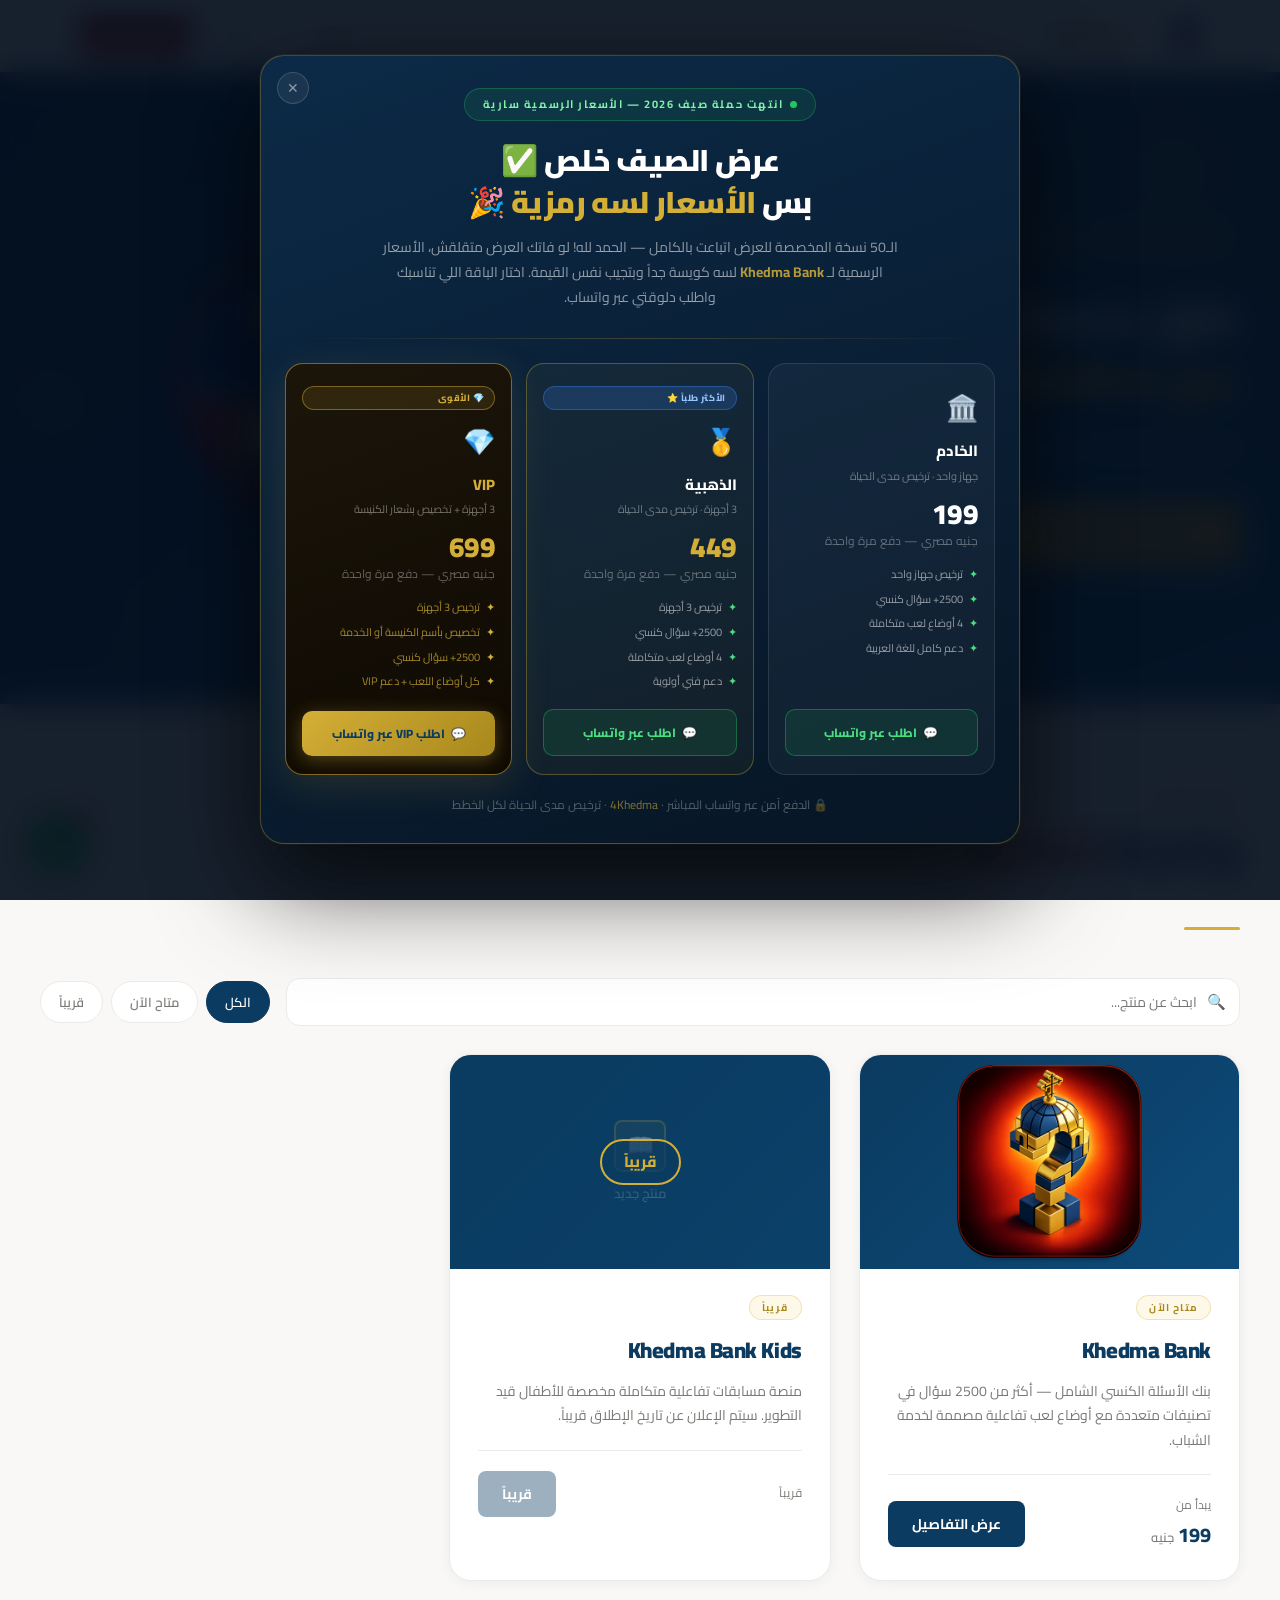
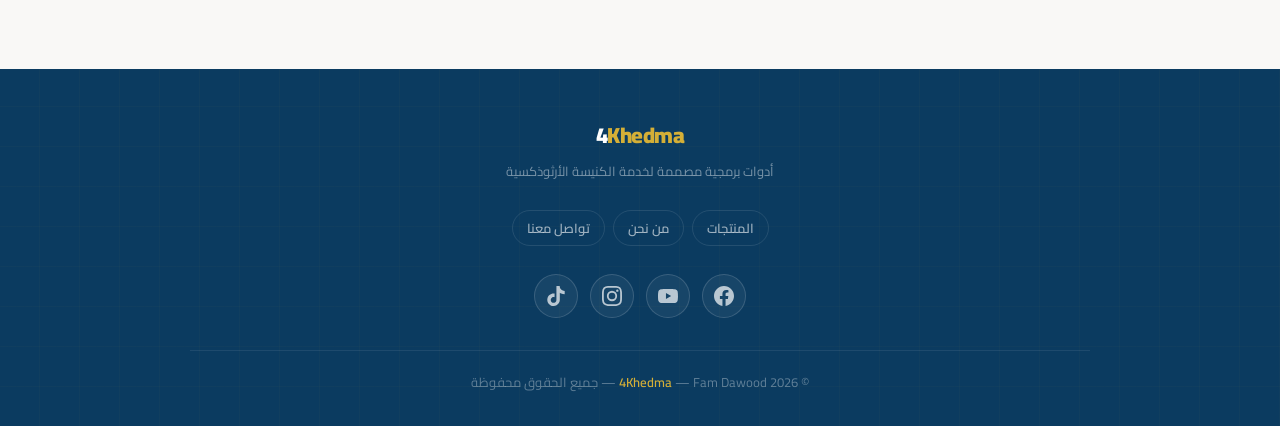
==== commit d41b74b9: "Update index.html" ====
--- a/index.html
+++ b/index.html
@@ -2486,7 +2486,7 @@
       <p class="footer-tagline">أدوات برمجية مصممة لخدمة الكنيسة الأرثوذكسية</p>
       <div class="footer-links">
         <a class="footer-link" href="#main" onclick="setTimeout(()=>document.getElementById('products-anchor').scrollIntoView({behavior:'smooth'}),50)">المنتجات</a>
-        <a class="footer-link" href="#main" onclick="setTimeout(()=>document.getElementById('pricing-hub').scrollIntoView({behavior:'smooth'}),50)">الأسعار</a>
+
         <a class="footer-link" href="#about">من نحن</a>
         <a class="footer-link" href="https://wa.me/201207737965" target="_blank" rel="noopener noreferrer">تواصل معنا</a>
       </div>
@@ -3462,7 +3462,7 @@
       <p class="footer-tagline">أدوات برمجية مصممة لخدمة الكنيسة الأرثوذكسية</p>
       <div class="footer-links">
         <a class="footer-link" onclick="document.getElementById('products-anchor').scrollIntoView({behavior:'smooth'})">المنتجات</a>
-        <a class="footer-link" href="#main" onclick="setTimeout(()=>document.getElementById('pricing-hub').scrollIntoView({behavior:'smooth'}),80)">الأسعار</a>
+
         <a class="footer-link" href="#about">من نحن</a>
         <a class="footer-link" href="https://wa.me/201207737965" target="_blank" rel="noopener noreferrer">تواصل معنا</a>
       </div>
@@ -3912,23 +3912,345 @@
       </div>
 
       <!-- كارت المؤسس -->
+      <!-- ══ FAM PHOTO LIGHTBOX ══════════════════════════════════ -->
+      <style>
+        /* ── Avatar cursor hint ── */
+        .founder-avatar {
+          cursor: zoom-in !important;
+          transition: transform 0.35s cubic-bezier(0.22,1,0.36,1), box-shadow 0.35s !important;
+        }
+        .founder-avatar:hover {
+          transform: scale(1.08) !important;
+          box-shadow: 0 0 0 4px rgba(212,175,55,0.5), 0 20px 50px rgba(0,0,0,0.6) !important;
+        }
+        /* tiny hint ring animation */
+        .founder-avatar::after {
+          content: '🔍';
+          position: absolute;
+          bottom: 4px;
+          left: 4px;
+          font-size: 14px;
+          background: rgba(212,175,55,0.85);
+          border-radius: 50%;
+          width: 24px; height: 24px;
+          display: flex; align-items: center; justify-content: center;
+          opacity: 0;
+          transition: opacity 0.25s;
+          pointer-events: none;
+          line-height: 1;
+          padding: 4px;
+        }
+        .founder-avatar:hover::after { opacity: 1; }
+
+        /* ── Overlay ── */
+        #famPhotoOverlay {
+          position: fixed;
+          inset: 0;
+          z-index: 10000;
+          display: flex;
+          align-items: center;
+          justify-content: center;
+          padding: 24px;
+          opacity: 0;
+          pointer-events: none;
+          transition: opacity 0.4s cubic-bezier(0.22,1,0.36,1);
+        }
+        #famPhotoOverlay.fpo-open {
+          opacity: 1;
+          pointer-events: all;
+        }
+
+        /* ── Blurred backdrop ── */
+        #famPhotoOverlay::before {
+          content: '';
+          position: absolute;
+          inset: 0;
+          background: rgba(4, 10, 22, 0.75);
+          backdrop-filter: blur(18px) saturate(1.3);
+          -webkit-backdrop-filter: blur(18px) saturate(1.3);
+          transition: opacity 0.4s;
+        }
+
+        /* ── Ambient glow behind photo ── */
+        .fpo-glow {
+          position: absolute;
+          width: 420px; height: 420px;
+          background: radial-gradient(ellipse, rgba(212,175,55,0.18) 0%, transparent 70%);
+          border-radius: 50%;
+          pointer-events: none;
+          animation: fpoGlowPulse 3.5s ease-in-out infinite;
+        }
+        @keyframes fpoGlowPulse {
+          0%,100% { transform: scale(1);   opacity: 0.8; }
+          50%      { transform: scale(1.15); opacity: 0.4; }
+        }
+
+        /* ── Card container ── */
+        .fpo-card {
+          position: relative;
+          z-index: 1;
+          display: flex;
+          flex-direction: column;
+          align-items: center;
+          gap: 0;
+          transform: scale(0.82) translateY(32px);
+          transition: transform 0.5s cubic-bezier(0.22,1,0.36,1), opacity 0.4s;
+          opacity: 0;
+        }
+        #famPhotoOverlay.fpo-open .fpo-card {
+          transform: scale(1) translateY(0);
+          opacity: 1;
+          transition-delay: 0.06s;
+        }
+
+        /* ── Photo frame ── */
+        .fpo-photo-frame {
+          position: relative;
+          width: min(320px, 72vw);
+          height: min(380px, 85vw);
+          border-radius: 28px;
+          overflow: hidden;
+          border: 2px solid rgba(212,175,55,0.55);
+          box-shadow:
+            0 0 0 6px rgba(212,175,55,0.08),
+            0 40px 100px rgba(0,0,0,0.7),
+            0 0 80px rgba(212,175,55,0.12) inset;
+        }
+        .fpo-photo-frame img {
+          width: 100%; height: 100%;
+          object-fit: cover;
+          display: block;
+          filter: contrast(1.04) saturate(1.08);
+        }
+        /* gradient bottom fade */
+        .fpo-photo-frame::after {
+          content: '';
+          position: absolute;
+          bottom: 0; left: 0; right: 0;
+          height: 55%;
+          background: linear-gradient(to top, rgba(4,10,22,0.85) 0%, transparent 100%);
+          pointer-events: none;
+        }
+
+        /* ── Gold top-bar accent ── */
+        .fpo-photo-frame::before {
+          content: '';
+          position: absolute;
+          top: 0; left: 0; right: 0;
+          height: 3px;
+          background: linear-gradient(90deg, transparent, var(--gold, #D4AF37), transparent);
+          z-index: 2;
+        }
+
+        /* ── Name + role inside frame ── */
+        .fpo-name-block {
+          position: absolute;
+          bottom: 22px;
+          left: 0; right: 0;
+          text-align: center;
+          z-index: 3;
+          padding: 0 16px;
+        }
+        .fpo-name {
+          font-family: 'Cairo', sans-serif;
+          font-size: 22px;
+          font-weight: 900;
+          color: #fff;
+          letter-spacing: -0.02em;
+          text-shadow: 0 2px 16px rgba(0,0,0,0.8);
+          margin-bottom: 4px;
+        }
+        .fpo-role {
+          font-family: 'Cairo', sans-serif;
+          font-size: 12px;
+          font-weight: 600;
+          color: var(--gold, #D4AF37);
+          letter-spacing: 0.08em;
+          text-shadow: 0 1px 8px rgba(0,0,0,0.9);
+        }
+
+        /* ── Floating particles ── */
+        .fpo-particle {
+          position: absolute;
+          border-radius: 50%;
+          pointer-events: none;
+          animation: fpoFloat linear infinite;
+          opacity: 0;
+        }
+        @keyframes fpoFloat {
+          0%   { transform: translateY(0) scale(1);   opacity: 0; }
+          10%  { opacity: 1; }
+          90%  { opacity: 0.6; }
+          100% { transform: translateY(-220px) scale(0.3); opacity: 0; }
+        }
+
+        /* ── Social links row ── */
+        .fpo-socials {
+          display: flex;
+          gap: 10px;
+          margin-top: 18px;
+          justify-content: center;
+        }
+        .fpo-social-btn {
+          width: 40px; height: 40px;
+          border-radius: 50%;
+          background: rgba(255,255,255,0.08);
+          border: 1.5px solid rgba(212,175,55,0.3);
+          display: flex; align-items: center; justify-content: center;
+          color: rgba(255,255,255,0.7);
+          text-decoration: none;
+          transition: all 0.25s cubic-bezier(0.22,1,0.36,1);
+          backdrop-filter: blur(8px);
+        }
+        .fpo-social-btn:hover {
+          background: rgba(212,175,55,0.18);
+          border-color: var(--gold, #D4AF37);
+          color: var(--gold, #D4AF37);
+          transform: translateY(-3px) scale(1.12);
+          box-shadow: 0 8px 24px rgba(212,175,55,0.3);
+        }
+
+        /* ── Close button ── */
+        .fpo-close {
+          position: absolute;
+          top: 20px;
+          left: 20px;
+          width: 40px; height: 40px;
+          border-radius: 50%;
+          background: rgba(255,255,255,0.08);
+          border: 1.5px solid rgba(255,255,255,0.18);
+          color: rgba(255,255,255,0.7);
+          font-size: 18px;
+          cursor: pointer;
+          display: flex; align-items: center; justify-content: center;
+          z-index: 10001;
+          transition: all 0.2s;
+          backdrop-filter: blur(8px);
+        }
+        .fpo-close:hover {
+          background: rgba(255,60,60,0.3);
+          border-color: rgba(255,60,60,0.5);
+          color: #fff;
+          transform: rotate(90deg) scale(1.1);
+        }
+
+        /* ── Click outside hint ── */
+        .fpo-hint {
+          position: absolute;
+          bottom: 28px;
+          left: 50%;
+          transform: translateX(-50%);
+          font-family: 'Cairo', sans-serif;
+          font-size: 11px;
+          color: rgba(255,255,255,0.3);
+          letter-spacing: 0.06em;
+          white-space: nowrap;
+          z-index: 1;
+          animation: fpoHintFade 2.5s ease-in-out infinite;
+        }
+        @keyframes fpoHintFade {
+          0%,100% { opacity: 0.3; }
+          50%      { opacity: 0.7; }
+        }
+
+        @media (max-width: 480px) {
+          .fpo-photo-frame { width: min(260px, 80vw); height: min(310px, 90vw); border-radius: 22px; }
+          .fpo-name { font-size: 18px; }
+          .fpo-glow { width: 280px; height: 280px; }
+        }
+      </style>
+
+      <!-- Overlay markup -->
+      <div id="famPhotoOverlay" role="dialog" aria-modal="true" aria-label="صورة فام داود">
+        <button class="fpo-close" onclick="closeFamPhoto()" aria-label="إغلاق">✕</button>
+        <div class="fpo-glow"></div>
+        <!-- particles injected by JS -->
+        <div class="fpo-card">
+          <div class="fpo-photo-frame">
+            <img src="img/fam.png" alt="فام داود — مؤسس 4Khedma">
+            <div class="fpo-name-block">
+              <div class="fpo-name">فام داود</div>
+              <div class="fpo-role">مطور · صانع محتوى · مؤسس 4Khedma</div>
+            </div>
+          </div>
+          <div class="fpo-socials">
+            <a href="https://www.youtube.com/@fam-d1" target="_blank" rel="noopener noreferrer" class="fpo-social-btn" title="يوتيوب">
+              <svg width="16" height="16" viewBox="0 0 24 24" fill="currentColor"><path d="M23.498 6.186a3.016 3.016 0 0 0-2.122-2.136C19.505 3.545 12 3.545 12 3.545s-7.505 0-9.377.505A3.017 3.017 0 0 0 .502 6.186C0 8.07 0 12 0 12s0 3.93.502 5.814a3.016 3.016 0 0 0 2.122 2.136c1.871.505 9.376.505 9.376.505s7.505 0 9.377-.505a3.015 3.015 0 0 0 2.122-2.136C24 15.93 24 12 24 12s0-3.93-.502-5.814zM9.545 15.568V8.432L15.818 12l-6.273 3.568z"/></svg>
+            </a>
+            <a href="https://www.instagram.com/fam_dawood" target="_blank" rel="noopener noreferrer" class="fpo-social-btn" title="إنستاقرام">
+              <svg width="16" height="16" viewBox="0 0 24 24" fill="currentColor"><path d="M12 2.163c3.204 0 3.584.012 4.85.07 3.252.148 4.771 1.691 4.919 4.919.058 1.265.069 1.645.069 4.849 0 3.205-.012 3.584-.069 4.849-.149 3.225-1.664 4.771-4.919 4.919-1.266.058-1.644.07-4.85.07-3.204 0-3.584-.012-4.849-.07-3.26-.149-4.771-1.699-4.919-4.92-.058-1.265-.07-1.644-.07-4.849 0-3.204.013-3.583.07-4.849.149-3.227 1.664-4.771 4.919-4.919 1.266-.057 1.645-.069 4.849-.069zM12 0C8.741 0 8.333.014 7.053.072 2.695.272.273 2.69.073 7.052.014 8.333 0 8.741 0 12c0 3.259.014 3.668.072 4.948.2 4.358 2.618 6.78 6.98 6.98C8.333 23.986 8.741 24 12 24c3.259 0 3.668-.014 4.948-.072 4.354-.2 6.782-2.618 6.979-6.98.059-1.28.073-1.689.073-4.948 0-3.259-.014-3.667-.072-4.947-.196-4.354-2.617-6.78-6.979-6.98C15.668.014 15.259 0 12 0zm0 5.838a6.162 6.162 0 1 0 0 12.324 6.162 6.162 0 0 0 0-12.324zM12 16a4 4 0 1 1 0-8 4 4 0 0 1 0 8zm6.406-11.845a1.44 1.44 0 1 0 0 2.881 1.44 1.44 0 0 0 0-2.881z"/></svg>
+            </a>
+            <a href="https://www.facebook.com/fam.dawood" target="_blank" rel="noopener noreferrer" class="fpo-social-btn" title="فيسبوك">
+              <svg width="16" height="16" viewBox="0 0 24 24" fill="currentColor"><path d="M24 12.073c0-6.627-5.373-12-12-12s-12 5.373-12 12c0 5.99 4.388 10.954 10.125 11.854v-8.385H7.078v-3.47h3.047V9.43c0-3.007 1.792-4.669 4.533-4.669 1.312 0 2.686.235 2.686.235v2.953H15.83c-1.491 0-1.956.925-1.956 1.874v2.25h3.328l-.532 3.47h-2.796v8.385C19.612 23.027 24 18.062 24 12.073z"/></svg>
+            </a>
+          </div>
+        </div>
+        <div class="fpo-hint">اضغط في أي مكان للإغلاق · Esc</div>
+      </div>
+
+      <script>
+      (function() {
+        var overlay = document.getElementById('famPhotoOverlay');
+
+        /* ── spawn particles ── */
+        var COLORS = ['#D4AF37','rgba(212,175,55,0.6)','rgba(255,255,255,0.4)','rgba(26,99,153,0.7)'];
+        for (var p = 0; p < 14; p++) {
+          var el = document.createElement('div');
+          el.className = 'fpo-particle';
+          var size = 3 + Math.random() * 6;
+          var left = 20 + Math.random() * 60;
+          var dur  = 3 + Math.random() * 4;
+          var delay= Math.random() * 3;
+          el.style.cssText = [
+            'width:'+size+'px','height:'+size+'px',
+            'left:'+left+'%','bottom:'+(5 + Math.random()*15)+'%',
+            'background:'+COLORS[Math.floor(Math.random()*COLORS.length)],
+            'animation-duration:'+dur+'s',
+            'animation-delay:'+delay+'s'
+          ].join(';');
+          overlay.appendChild(el);
+        }
+
+        window.openFamPhoto = function() {
+          overlay.classList.add('fpo-open');
+          document.body.style.overflow = 'hidden';
+        };
+        window.closeFamPhoto = function() {
+          overlay.classList.remove('fpo-open');
+          document.body.style.overflow = '';
+        };
+
+        /* click outside card closes */
+        overlay.addEventListener('click', function(e) {
+          if (e.target === overlay || e.target.classList.contains('fpo-glow') || e.target.classList.contains('fpo-hint') || e.target.classList.contains('fpo-particle')) {
+            closeFamPhoto();
+          }
+        });
+
+        /* Escape key */
+        document.addEventListener('keydown', function(e) {
+          if (e.key === 'Escape' && overlay.classList.contains('fpo-open')) closeFamPhoto();
+        });
+      })();
+      </script>
+
       <div class="about-founder-block">
         <div class="founder-avatar-wrap">
-          <div class="founder-avatar">
+          <div class="founder-avatar" onclick="openFamPhoto()" title="اضغط لعرض الصورة">
             <div class="founder-avatar-fallback">
               <svg width="36" height="36" viewBox="0 0 24 24" fill="rgba(255,255,255,0.3)"><path d="M12 12c2.7 0 4.8-2.1 4.8-4.8S14.7 2.4 12 2.4 7.2 4.5 7.2 7.2 9.3 12 12 12zm0 2.4c-3.2 0-9.6 1.6-9.6 4.8v2.4h19.2v-2.4c0-3.2-6.4-4.8-9.6-4.8z"/></svg>
             </div>
             <img loading="lazy" decoding="async" src="img/fam.png" alt="فام داود - مؤسس 4Khedma" onerror="this.style.display='none'">
           </div>
           <div class="founder-social-mini">
-            <a href="https://youtube.com/@4khedma" target="_blank" rel="noopener noreferrer" class="fsm-btn" title="يوتيوب">
+            <a href="https://www.youtube.com/@fam-d1" target="_blank" rel="noopener noreferrer" class="fsm-btn" title="يوتيوب">
               <svg width="14" height="14" viewBox="0 0 24 24" fill="currentColor"><path d="M23.498 6.186a3.016 3.016 0 0 0-2.122-2.136C19.505 3.545 12 3.545 12 3.545s-7.505 0-9.377.505A3.017 3.017 0 0 0 .502 6.186C0 8.07 0 12 0 12s0 3.93.502 5.814a3.016 3.016 0 0 0 2.122 2.136c1.871.505 9.376.505 9.376.505s7.505 0 9.377-.505a3.015 3.015 0 0 0 2.122-2.136C24 15.93 24 12 24 12s0-3.93-.502-5.814zM9.545 15.568V8.432L15.818 12l-6.273 3.568z"/></svg>
             </a>
-            <a href="https://instagram.com/4khedma" target="_blank" rel="noopener noreferrer" class="fsm-btn" title="انستا">
+            <a href="https://www.instagram.com/fam_dawood" target="_blank" rel="noopener noreferrer" class="fsm-btn" title="انستا">
               <svg width="14" height="14" viewBox="0 0 24 24" fill="currentColor"><path d="M12 2.163c3.204 0 3.584.012 4.85.07 3.252.148 4.771 1.691 4.919 4.919.058 1.265.069 1.645.069 4.849 0 3.205-.012 3.584-.069 4.849-.149 3.225-1.664 4.771-4.919 4.919-1.266.058-1.644.07-4.85.07-3.204 0-3.584-.012-4.849-.07-3.26-.149-4.771-1.699-4.919-4.92-.058-1.265-.07-1.644-.07-4.849 0-3.204.013-3.583.07-4.849.149-3.227 1.664-4.771 4.919-4.919 1.266-.057 1.645-.069 4.849-.069zM12 0C8.741 0 8.333.014 7.053.072 2.695.272.273 2.69.073 7.052.014 8.333 0 8.741 0 12c0 3.259.014 3.668.072 4.948.2 4.358 2.618 6.78 6.98 6.98C8.333 23.986 8.741 24 12 24c3.259 0 3.668-.014 4.948-.072 4.354-.2 6.782-2.618 6.979-6.98.059-1.28.073-1.689.073-4.948 0-3.259-.014-3.667-.072-4.947-.196-4.354-2.617-6.78-6.979-6.98C15.668.014 15.259 0 12 0zm0 5.838a6.162 6.162 0 1 0 0 12.324 6.162 6.162 0 0 0 0-12.324zM12 16a4 4 0 1 1 0-8 4 4 0 0 1 0 8zm6.406-11.845a1.44 1.44 0 1 0 0 2.881 1.44 1.44 0 0 0 0-2.881z"/></svg>
             </a>
-            <a href="https://tiktok.com/@4_khedma" target="_blank" rel="noopener noreferrer" class="fsm-btn" title="تيك توك">
-              <svg width="14" height="14" viewBox="0 0 24 24" fill="currentColor"><path d="M12.525.02c1.31-.02 2.61-.01 3.91-.02.08 1.53.63 3.09 1.75 4.17 1.12 1.11 2.7 1.62 4.24 1.79v4.03c-1.44-.05-2.89-.35-4.2-.97-.57-.26-1.1-.59-1.62-.93-.01 2.92.01 5.84-.02 8.75-.08 1.4-.54 2.79-1.35 3.94-1.31 1.92-3.58 3.17-5.91 3.21-1.43.08-2.86-.31-4.08-1.03-2.02-1.19-3.44-3.37-3.65-5.71-.02-.5-.03-1-.01-1.49.18-1.9 1.12-3.72 2.58-4.96 1.66-1.44 3.98-2.13 6.15-1.72.02 1.48-.04 2.96-.04 4.44-.99-.32-2.15-.23-3.02.37-.63.41-1.11 1.04-1.36 1.75-.21.51-.15 1.07-.14 1.61.24 1.64 1.82 3.02 3.5 2.87 1.12-.01 2.19-.66 2.77-1.61.19-.33.4-.67.41-1.06.1-1.79.06-3.57.07-5.36.01-4.03-.01-8.05.02-12.07z"/></svg>
+            <a href="https://www.facebook.com/fam.dawood" target="_blank" rel="noopener noreferrer" class="fsm-btn" title="فيسبوك">
+              <svg width="14" height="14" viewBox="0 0 24 24" fill="currentColor"><path d="M24 12.073c0-6.627-5.373-12-12-12s-12 5.373-12 12c0 5.99 4.388 10.954 10.125 11.854v-8.385H7.078v-3.47h3.047V9.43c0-3.007 1.792-4.669 4.533-4.669 1.312 0 2.686.235 2.686.235v2.953H15.83c-1.491 0-1.956.925-1.956 1.874v2.25h3.328l-.532 3.47h-2.796v8.385C19.612 23.027 24 18.062 24 12.073z"/></svg>
             </a>
           </div>
         </div>
@@ -3963,7 +4285,6 @@
       <p class="footer-tagline">أدوات برمجية مصممة لخدمة الكنيسة الأرثوذكسية</p>
       <div class="footer-links">
         <a class="footer-link" href="#main" onclick="setTimeout(()=>document.getElementById('products-anchor').scrollIntoView({behavior:'smooth'}),80)">المنتجات</a>
-        <a class="footer-link" href="#main" onclick="setTimeout(()=>document.getElementById('pricing-hub').scrollIntoView({behavior:'smooth'}),80)">الأسعار</a>
         <a class="footer-link" href="#about">من نحن</a>
         <a class="footer-link" href="https://wa.me/201207737965" target="_blank" rel="noopener noreferrer">تواصل معنا</a>
       </div>
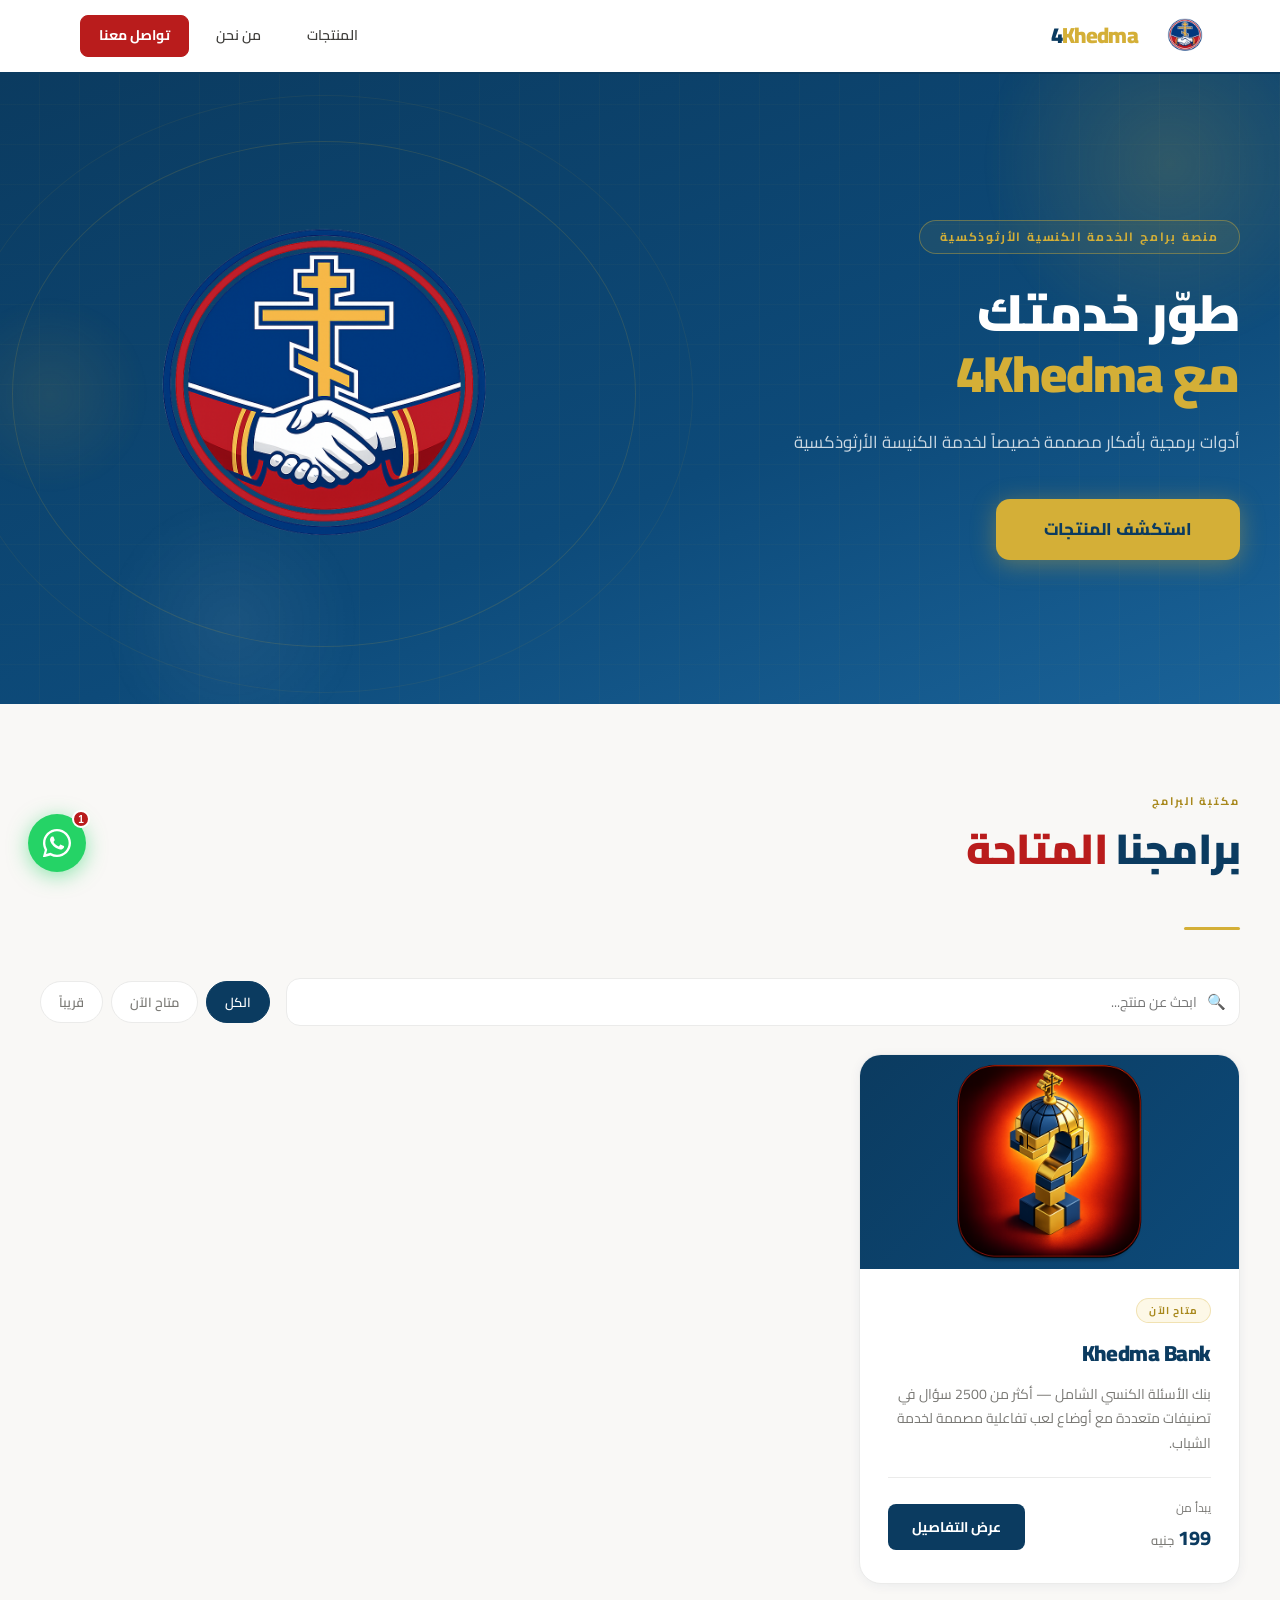
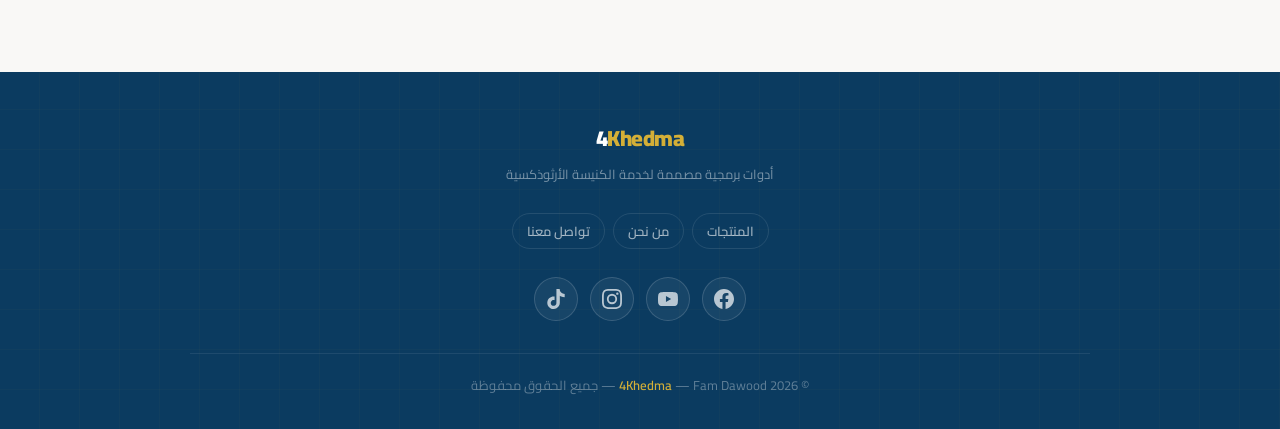
==== commit 08ac20f6: "Add files via upload" ====
--- a/index.html
+++ b/index.html
@@ -1,2372 +1,65 @@
-<html lang="ar" dir="rtl"><head>
- <!-- Google tag (gtag.js) -->
-<script async src="https://www.googletagmanager.com/gtag/js?id=G-7XVJJNXRRW"></script>
-<script>
-  window.dataLayer = window.dataLayer || [];
-  function gtag(){dataLayer.push(arguments);}
-  gtag('js', new Date());
+<!DOCTYPE html>
+<html lang="ar" dir="rtl">
+<head>
+  <!-- Google tag (gtag.js) -->
+  <script async src="https://www.googletagmanager.com/gtag/js?id=G-7XVJJNXRRW"></script>
+  <script>
+    window.dataLayer = window.dataLayer || [];
+    function gtag(){dataLayer.push(arguments);}
+    gtag('js', new Date());
+    gtag('config', 'G-7XVJJNXRRW');
+  </script>
 
-  gtag('config', 'G-7XVJJNXRRW');
-</script>
-<meta charset="UTF-8">
-<meta name="viewport" content="width=device-width, initial-scale=1.0">
+  <meta charset="UTF-8">
+  <meta name="viewport" content="width=device-width, initial-scale=1.0">
 
-<!-- ── SEO ── -->
-<meta name="description" content="4Khedma — منصة برامج الخدمة الكنسية الأرثوذكسية. أدوات برمجية مصممة خصيصاً لخدمة الكنيسة — Khedma Bank: بنك أسئلة كنسي شامل بأكثر من 2500 سؤال.">
-<meta name="keywords" content="4Khedma, Khedma Bank, برامج كنسية, أسئلة كنسية, خدمة الشباب, كنيسة أرثوذكسية">
-<meta name="author" content="Fam Dawood — 4Khedma">
-<meta name="robots" content="index, follow">
+  <!-- SEO -->
+  <meta name="description" content="4Khedma — منصة برامج الخدمة الكنسية الأرثوذكسية. أدوات برمجية مصممة خصيصاً لخدمة الكنيسة — Khedma Bank: بنك أسئلة كنسي شامل بأكثر من 2500 سؤال.">
+  <meta name="keywords" content="4Khedma, Khedma Bank, برامج كنسية, أسئلة كنسية, خدمة الشباب, كنيسة أرثوذكسية">
+  <meta name="author" content="Fam Dawood — 4Khedma">
+  <meta name="robots" content="index, follow">
 
-<!-- ── Open Graph (Facebook & WhatsApp) ── -->
-<meta property="og:type"        content="website">
-<meta property="og:url"         content="https://4khedma.netlify.app/">
-<meta property="og:title"       content="4Khedma — منصة برامج الخدمة الكنسية">
-<meta property="og:description" content="Khedma Bank — بنك الأسئلة الكنسي الشامل. أكثر من 2500 سؤال، أوضاع لعب متعددة، دعم كامل للغة العربية. صمّم خصيصاً لخدمة الكنيسة الأرثوذكسية.">
-<meta property="og:image"       content="https://4khedma.netlify.app/img/img_01.png">
-<meta property="og:image:width"  content="1200">
-<meta property="og:image:height" content="630">
-<meta property="og:locale"      content="ar_EG">
-<meta property="og:site_name"   content="4Khedma">
-<title>4Khedma — منصة برامج الخدمة الكنسية</title>
-<link rel="icon" type="image/png" href="img/img_01.png">
-<link rel="canonical" href="https://4khedma.netlify.app/">
-<meta name="theme-color" content="#0B3B60">
-<meta name="twitter:card" content="summary_large_image">
-<meta name="twitter:title" content="4Khedma — منصة برامج الخدمة الكنسية">
-<meta name="twitter:description" content="Khedma Bank — بنك الأسئلة الكنسي الشامل. أكثر من 2500 سؤال وأوضاع لعب متعددة.">
-<meta name="twitter:image" content="https://4khedma.netlify.app/img/img_01.png">
-<link rel="dns-prefetch" href="https://fonts.googleapis.com">
-<link rel="preconnect" href="https://fonts.googleapis.com">
-<link rel="preconnect" href="https://fonts.gstatic.com" crossorigin="">
-<link href="https://fonts.googleapis.com/css2?family=Cairo:wght@300;400;500;600;700;900&amp;family=Tajawal:wght@300;400;500;700;800&amp;display=swap" rel="stylesheet">
-<style>
-  *, *::before, *::after { box-sizing: border-box; margin: 0; padding: 0; }
+  <!-- Open Graph -->
+  <meta property="og:type"        content="website">
+  <meta property="og:url"         content="https://4khedma.com/">
+  <meta property="og:title"       content="4Khedma — منصة برامج الخدمة الكنسية">
+  <meta property="og:description" content="Khedma Bank — بنك الأسئلة الكنسي الشامل. أكثر من 2500 سؤال، أوضاع لعب متعددة، دعم كامل للغة العربية.">
+  <meta property="og:image"       content="https://4khedma.com/img/img_01.png">
+  <meta property="og:image:width"  content="1200">
+  <meta property="og:image:height" content="630">
+  <meta property="og:locale"      content="ar_EG">
+  <meta property="og:site_name"   content="4Khedma">
 
-  :root {
-    --blue:      #0B3B60;
-    --blue-mid:  #164e7a;
-    --blue-light:#e8f0f7;
-    --red:       #B91C1C;
-    --red-light: #fef2f2;
-    --gold:      #D4AF37;
-    --gold-light:#fdf8e7;
-    --gold-dark: #a8881c;
-    --white:     #ffffff;
-    --off-white: #f9f8f6;
-    --gray-50:   #f7f7f6;
-    --gray-100:  #ebebea;
-    --gray-300:  #c0bfbc;
-    --gray-500:  #7a7975;
-    --gray-700:  #3e3d3a;
-    --gray-900:  #1a1917;
-    --radius-sm: 4px;
-    --radius-md: 8px;
-    --radius-lg: 14px;
-    --radius-xl: 22px;
-    --shadow-sm: 0 1px 3px rgba(11,59,96,0.08);
-    --shadow-md: 0 4px 16px rgba(11,59,96,0.12);
-    --shadow-lg: 0 8px 32px rgba(11,59,96,0.16);
-  }
+  <title>4Khedma — منصة برامج الخدمة الكنسية</title>
+  <link rel="icon" type="image/png" href="img/img_01.png">
+  <link rel="canonical" href="https://4khedma.com/">
+  <meta name="theme-color" content="#0B3B60">
+  <meta name="twitter:card" content="summary_large_image">
+  <meta name="twitter:title" content="4Khedma — منصة برامج الخدمة الكنسية">
+  <meta name="twitter:description" content="Khedma Bank — بنك الأسئلة الكنسي الشامل.">
+  <meta name="twitter:image" content="https://4khedma.com/img/img_01.png">
 
-
-
-  html { scroll-behavior: smooth; overflow-x: hidden; max-width: 100%; }
-
-  body {
-    font-family: 'Cairo', 'Tajawal', sans-serif;
-    background: var(--white);
-    color: var(--gray-900);
-    line-height: 1.7;
-    font-size: 16px;
-    -webkit-font-smoothing: antialiased;
-    overflow-x: hidden;
-    max-width: 100%;
-  }
-
-
-
-  /* ── HEADER ─────────────────────────────────── */
-  .site-header {
-    background: var(--white);
-    border-bottom: 2px solid var(--blue);
-    position: sticky;
-    top: 0;
-    z-index: 100;
-  }
-  .header-inner {
-    max-width: 1200px;
-    margin: 0 auto;
-    padding: 0 40px;
-    height: 72px;
-    display: flex;
-    align-items: center;
-    justify-content: space-between;
-    gap: 32px;
-  }
-  .logo-wrap {
-    display: flex;
-    align-items: center;
-    gap: 14px;
-    cursor: pointer;
-    text-decoration: none;
-    flex-shrink: 0;
-  }
-  .logo-icon {
-    width: 48px;
-    height: 48px;
-    min-width: 48px;
-    background: transparent;
-    border-radius: 0;
-    border: none;
-    display: flex;
-    align-items: center;
-    justify-content: center;
-    cursor: pointer;
-    overflow: visible;
-    transition: opacity 0.2s;
-    flex-shrink: 0;
-  }
-  .logo-icon:hover { opacity: 0.8; }
-  .logo-icon img { width: 48px; height: 48px; object-fit: contain; display: block; flex-shrink: 0; }
-  .logo-icon .logo-text-inner {
-    color: var(--gold);
-    font-size: 13px;
-    font-weight: 800;
-    letter-spacing: -0.02em;
-    background: var(--blue);
-    border-radius: var(--radius-md);
-    border: 2px solid var(--gold);
-    width: 48px; height: 48px;
-    display: flex; align-items: center; justify-content: center;
-  }
-  .logo-title {
-    font-size: 22px;
-    font-weight: 900;
-    color: var(--blue);
-    letter-spacing: -0.03em;
-  }
-  .logo-title span { color: var(--gold); }
-  .header-nav {
-    display: flex;
-    align-items: center;
-    gap: 8px;
-  }
-  .nav-link {
-    font-family: 'Cairo', sans-serif;
-    font-size: 14px;
-    font-weight: 600;
-    color: var(--gray-700);
-    text-decoration: none;
-    padding: 8px 18px;
-    border-radius: var(--radius-md);
-    border: 1.5px solid transparent;
-    transition: all 0.2s;
-    cursor: pointer;
-  }
-  .nav-link:hover { color: var(--blue); border-color: var(--blue-light); background: var(--blue-light); }
-  .nav-link.accent {
-    color: var(--white);
-    background: var(--red);
-    border-color: var(--red);
-    font-weight: 700;
-  }
-  .nav-link.accent:hover { background: #9e1717; border-color: #9e1717; }
-
-  /* ── HAMBURGER BUTTON ───────────────────────── */
-  .hamburger {
-    display: none;
-    flex-direction: column;
-    justify-content: center;
-    align-items: center;
-    gap: 5px;
-    width: 40px;
-    height: 40px;
-    background: none;
-    border: 1.5px solid var(--gray-100);
-    border-radius: var(--radius-md);
-    cursor: pointer;
-    padding: 8px;
-    transition: all 0.2s;
-    flex-shrink: 0;
-  }
-  .hamburger:hover { border-color: var(--blue); background: var(--blue-light); }
-  .hamburger span {
-    display: block;
-    width: 18px;
-    height: 2px;
-    background: var(--gray-700);
-    border-radius: 2px;
-    transition: all 0.25s;
-    transform-origin: center;
-  }
-  .hamburger.open span:nth-child(1) { transform: translateY(7px) rotate(45deg); }
-  .hamburger.open span:nth-child(2) { opacity: 0; transform: scaleX(0); }
-  .hamburger.open span:nth-child(3) { transform: translateY(-7px) rotate(-45deg); }
-
-  /* ── MOBILE NAV DRAWER ──────────────────────── */
-  .mobile-nav {
-    display: none;
-    position: fixed;
-    top: 74px;
-    right: 0; left: 0;
-    background: var(--white);
-    border-bottom: 2px solid var(--blue);
-    padding: 16px 20px 20px;
-    flex-direction: column;
-    gap: 8px;
-    z-index: 99;
-    box-shadow: 0 8px 24px rgba(11,59,96,0.12);
-  }
-  .mobile-nav.open { display: flex; }
-  .mobile-nav .nav-link {
-    font-size: 15px;
-    padding: 12px 18px;
-    text-align: center;
-    border: 1.5px solid var(--gray-100);
-  }
-  .mobile-nav .nav-link.accent { border-color: var(--red); }
-
-  /* ── VIEW SWITCHING ─────────────────────────── */
-  .view { display: none; }
-  .view.active { display: block; }
-
-  /* ── HERO ───────────────────────────────────── */
-  .hero {
-    background: linear-gradient(160deg, var(--blue) 0%, #0d4a79 60%, #1a6399 100%);
-    padding: 90px 40px 80px;
-    position: relative;
-    overflow: hidden;
-    max-width: 100%;
-  }
-  .hero::before {
-    content: '';
-    position: absolute;
-    inset: 0;
-    background:
-      repeating-linear-gradient(0deg, transparent, transparent 39px, rgba(212,175,55,0.06) 40px),
-      repeating-linear-gradient(90deg, transparent, transparent 39px, rgba(212,175,55,0.06) 40px);
-    pointer-events: none;
-  }
-  .hero-inner {
-    max-width: 1200px;
-    margin: 0 auto;
-    display: grid;
-    grid-template-columns: 1fr 1fr;
-    align-items: center;
-    gap: 64px;
-    position: relative;
-  }
-  .hero-content { position: relative; }
-  .hero-eyebrow {
-    display: inline-block;
-    font-size: 12px;
-    font-weight: 700;
-    letter-spacing: 0.15em;
-    text-transform: uppercase;
-    color: var(--gold);
-    border: 1.5px solid rgba(212,175,55,0.4);
-    padding: 6px 20px;
-    border-radius: 40px;
-    margin-bottom: 28px;
-    background: rgba(212,175,55,0.08);
-  }
-  .hero-headline {
-    font-size: clamp(32px, 4vw, 58px);
-    font-weight: 900;
-    color: var(--white);
-    line-height: 1.2;
-    margin-bottom: 22px;
-    letter-spacing: -0.02em;
-  }
-  .hero-headline .gold { color: var(--gold); }
-  .hero-sub {
-    font-size: 17px;
-    font-weight: 400;
-    color: rgba(255,255,255,0.78);
-    margin: 0 0 42px;
-    line-height: 1.8;
-  }
-  .hero-cta {
-    display: inline-block;
-    background: var(--gold);
-    color: var(--blue);
-    font-family: 'Cairo', sans-serif;
-    font-size: 17px;
-    font-weight: 800;
-    padding: 16px 48px;
-    border-radius: var(--radius-lg);
-    border: none;
-    cursor: pointer;
-    text-decoration: none;
-    transition: all 0.2s;
-    box-shadow: 0 4px 24px rgba(212,175,55,0.4);
-    letter-spacing: -0.01em;
-  }
-  .hero-cta:hover { background: #e8c43a; transform: translateY(-2px); box-shadow: 0 8px 32px rgba(212,175,55,0.5); }
-
-  /* ── HERO VISUAL ─────────────────────────────── */
-  .hero-visual {
-    position: relative;
-    display: flex;
-    align-items: center;
-    justify-content: center;
-    width: 100%;
-  }
-  .hero-visual-ring {
-    position: absolute;
-    width: 110%; height: 110%;
-    border-radius: 50%;
-    border: 1.5px solid rgba(212,175,55,0.15);
-    animation: ringPulse 4s ease-in-out infinite;
-    pointer-events: none;
-  }
-  .hero-visual-ring:nth-child(2) {
-    width: 130%; height: 130%;
-    border-color: rgba(212,175,55,0.07);
-    animation-delay: 1s;
-  }
-  @keyframes ringPulse {
-    0%, 100% { transform: scale(1);    opacity: 1; }
-    50%       { transform: scale(1.04); opacity: 0.5; }
-  }
-  .hero-product-img {
-    width: 100%;
-    max-width: 460px;
-    border-radius: 28px;
-    will-change: transform;
-    animation: heroImgFloat 6s ease-in-out infinite;
-    position: relative;
-    z-index: 1;
-    display: block;
-  }
-  @keyframes heroImgFloat {
-    0%, 100% { transform: translateY(0) rotate(-2deg); }
-    50%       { transform: translateY(-18px) rotate(-2deg); }
-  }
-
-  /* ── HERO ENTRANCE ANIMATIONS ───────────────── */
-  @keyframes heroFadeUp {
-    from { opacity: 0; transform: translateY(28px); }
-    to   { opacity: 1; transform: translateY(0); }
-  }
-  .hero-eyebrow {
-    animation: heroFadeUp 0.65s cubic-bezier(0.22,1,0.36,1) both;
-    animation-delay: 0.1s;
-  }
-  .hero-headline {
-    animation: heroFadeUp 0.7s cubic-bezier(0.22,1,0.36,1) both;
-    animation-delay: 0.28s;
-  }
-  .hero-sub {
-    animation: heroFadeUp 0.7s cubic-bezier(0.22,1,0.36,1) both;
-    animation-delay: 0.44s;
-  }
-  .hero-cta {
-    animation: heroFadeUp 0.7s cubic-bezier(0.22,1,0.36,1) both;
-    animation-delay: 0.58s;
-  }
-
-  /* ── SECTION SCAFFOLDING ────────────────────── */
-  .section { padding: 88px 40px; }
-  .section-inner { max-width: 1200px; margin: 0 auto; }
-  .section-label {
-    font-size: 11px;
-    font-weight: 700;
-    letter-spacing: 0.18em;
-    text-transform: uppercase;
-    color: var(--gold-dark);
-    display: block;
-    margin-bottom: 12px;
-  }
-  .section-title {
-    font-size: clamp(26px, 3.5vw, 42px);
-    font-weight: 900;
-    color: var(--blue);
-    line-height: 1.25;
-    letter-spacing: -0.02em;
-    margin-bottom: 52px;
-  }
-  .section-title span { color: var(--red); }
-  .divider {
-    width: 56px;
-    height: 3px;
-    background: var(--gold);
-    border-radius: 2px;
-    margin: 16px 0 48px;
-  }
-
-  /* ── PRODUCTS GRID ──────────────────────────── */
-  .products-section { background: var(--off-white); }
-  .products-grid {
-    display: grid;
-    grid-template-columns: repeat(auto-fill, minmax(320px, 1fr));
-    gap: 28px;
-  }
-  .product-card {
-    background: var(--white);
-    border: 1.5px solid var(--gray-100);
-    border-radius: var(--radius-xl);
-    overflow: hidden;
-    cursor: pointer;
-    transition: transform 0.35s cubic-bezier(0.22,1,0.36,1), box-shadow 0.35s ease, border-color 0.35s ease;
-    box-shadow: 0 2px 12px rgba(11,59,96,0.06);
-    position: relative;
-  }
-  .product-card::before {
-    content: '';
-    position: absolute;
-    inset: 0;
-    border-radius: var(--radius-xl);
-    background: linear-gradient(135deg, rgba(212,175,55,0.06) 0%, transparent 60%);
-    opacity: 0;
-    transition: opacity 0.35s ease;
-    pointer-events: none;
-    z-index: 0;
-  }
-  .product-card:hover {
-    border-color: var(--gold);
-    box-shadow: 0 16px 48px rgba(11,59,96,0.14), 0 0 0 1px rgba(212,175,55,0.2);
-    transform: translateY(-8px);
-  }
-  .product-card:hover::before { opacity: 1; }
-
-  .product-card-thumb {
-    width: 100%;
-    aspect-ratio: 16/9;
-    background: linear-gradient(135deg, #0b3b60 0%, #0d4a79 100%);
-    display: flex;
-    flex-direction: column;
-    align-items: center;
-    justify-content: center;
-    position: relative;
-    overflow: hidden;
-    cursor: pointer;
-  }
-  /* شريط ذهبي متحرك أسفل الصورة */
-  .product-card-thumb::after {
-    content: '';
-    position: absolute;
-    bottom: 0; left: 0; right: 0;
-    height: 3px;
-    background: linear-gradient(90deg, transparent, var(--gold), transparent);
-    transform: scaleX(0);
-    transition: transform 0.45s cubic-bezier(0.22,1,0.36,1);
-    transform-origin: center;
-  }
-  .product-card:hover .product-card-thumb::after { transform: scaleX(1); }
-
-  .product-card-thumb img {
-    width: 100%; height: 100%; object-fit: contain;
-    display: none; position: absolute; inset: 0;
-    transition: transform 0.5s cubic-bezier(0.22,1,0.36,1);
-  }
-  .product-card:hover .product-card-thumb img { transform: scale(1.04); }
-
-  .product-card-thumb .thumb-label {
-    color: rgba(255,255,255,0.45);
-    font-size: 13px;
-    font-weight: 500;
-    z-index: 1;
-    transition: opacity 0.3s;
-  }
-  .product-card:hover .thumb-label { opacity: 0.7; }
-
-  .product-card-thumb .thumb-icon {
-    width: 52px; height: 52px;
-    border: 2px solid rgba(212,175,55,0.5);
-    border-radius: var(--radius-md);
-    background: rgba(212,175,55,0.12);
-    display: flex; align-items: center; justify-content: center;
-    margin-bottom: 10px;
-    z-index: 1;
-    transition: transform 0.35s cubic-bezier(0.34,1.56,0.64,1), background 0.3s, border-color 0.3s;
-  }
-  .product-card:hover .thumb-icon {
-    transform: scale(1.12) rotate(-4deg);
-    background: rgba(212,175,55,0.2);
-    border-color: rgba(212,175,55,0.8);
-  }
-  .product-card-thumb .thumb-icon span {
-    font-size: 22px; font-weight: 800; color: var(--gold);
-  }
-
-  .product-card-body {
-    padding: 26px 28px 28px;
-    position: relative;
-    z-index: 1;
-  }
-
-  .product-badge {
-    display: inline-block;
-    font-size: 10px;
-    font-weight: 700;
-    letter-spacing: 0.12em;
-    text-transform: uppercase;
-    color: var(--gold-dark);
-    background: var(--gold-light);
-    border: 1px solid rgba(212,175,55,0.3);
-    padding: 3px 12px;
-    border-radius: 40px;
-    margin-bottom: 12px;
-    transition: background 0.3s, border-color 0.3s;
-  }
-  .product-card:hover .product-badge {
-    background: rgba(212,175,55,0.2);
-    border-color: rgba(212,175,55,0.5);
-  }
-
-  .product-name {
-    font-size: 22px;
-    font-weight: 900;
-    color: var(--blue);
-    margin-bottom: 10px;
-    letter-spacing: -0.02em;
-    transition: color 0.25s;
-  }
-  .product-card:hover .product-name { color: #0a3258; }
-
-  .product-desc {
-    font-size: 14px;
-    color: var(--gray-500);
-    line-height: 1.75;
-    margin-bottom: 22px;
-  }
-
-  .product-card-footer {
-    display: flex;
-    align-items: center;
-    justify-content: space-between;
-    padding-top: 20px;
-    border-top: 1px solid var(--gray-100);
-    transition: border-color 0.3s;
-  }
-  .product-card:hover .product-card-footer { border-color: rgba(212,175,55,0.2); }
-
-  .product-price-from {
-    font-size: 12px;
-    color: var(--gray-500);
-    display: block;
-    margin-bottom: 2px;
-  }
-  .product-price-val {
-    font-size: 20px;
-    font-weight: 800;
-    color: var(--blue);
-  }
-  .product-price-val span { font-size: 13px; font-weight: 500; color: var(--gray-500); }
-
-  .btn-view {
-    background: var(--blue);
-    color: var(--white);
-    font-family: 'Cairo', sans-serif;
-    font-size: 14px;
-    font-weight: 700;
-    padding: 10px 24px;
-    border-radius: var(--radius-md);
-    border: none;
-    cursor: pointer;
-    position: relative;
-    overflow: hidden;
-    transition: background 0.25s, transform 0.2s, box-shadow 0.25s;
-  }
-  .btn-view::after {
-    content: '';
-    position: absolute;
-    top: 0; left: 0;
-    width: 50%; height: 100%;
-    background: linear-gradient(90deg, transparent, rgba(255,255,255,0.18), transparent);
-    transform: translateX(-200%);
-    pointer-events: none;
-  }
-  .product-card:hover .btn-view {
-    background: var(--gold);
-    color: var(--blue);
-    transform: translateX(-2px);
-    box-shadow: 0 4px 16px rgba(212,175,55,0.4);
-  }
-  .product-card:hover .btn-view::after {
-    animation: btnSweep 0.6s 0.1s ease forwards;
-  }
-  @keyframes btnSweep {
-    from { transform: translateX(-200%); }
-    to   { transform: translateX(400%); }
-  }
-
-  /* ── COMING SOON CARD ───────────────────────── */
-  .product-card.coming-soon { opacity: 0.55; pointer-events: none; }
-  .coming-soon-overlay {
-    position: absolute;
-    inset: 0;
-    background: rgba(11,59,96,0.6);
-    display: flex;
-    align-items: center;
-    justify-content: center;
-    z-index: 2;
-  }
-  .coming-soon-overlay span {
-    color: var(--gold);
-    font-size: 15px;
-    font-weight: 800;
-    border: 2px solid var(--gold);
-    padding: 8px 22px;
-    border-radius: 40px;
-    background: rgba(11,59,96,0.7);
-  }
-
-  /* ═══════════════════════════════════════════
-     VIEW 2 — PRODUCT DETAIL
-  ══════════════════════════════════════════════ */
-
-  .back-bar {
-    background: var(--blue);
-    padding: 0 40px;
-    display: flex;
-    align-items: center;
-    height: 52px;
-    gap: 16px;
-  }
-  .back-btn {
-    background: none;
-    border: 1.5px solid rgba(255,255,255,0.3);
-    color: var(--white);
-    font-family: 'Cairo', sans-serif;
-    font-size: 14px;
-    font-weight: 600;
-    padding: 6px 18px;
-    border-radius: var(--radius-md);
-    cursor: pointer;
-    transition: all 0.2s;
-  }
-  .back-btn:hover { background: rgba(255,255,255,0.1); border-color: rgba(255,255,255,0.6); }
-  .breadcrumb {
-    font-size: 13px;
-    color: rgba(255,255,255,0.55);
-  }
-  .breadcrumb span { color: var(--gold); font-weight: 600; }
-
-  /* ── PRODUCT SHOWCASE ───────────────────────── */
-  .showcase-section { padding: 64px 40px 0; background: var(--white); }
-  .showcase-inner { max-width: 1200px; margin: 0 auto; }
-  .showcase-header { display: grid; grid-template-columns: 1fr 1fr; gap: 60px; align-items: center; margin-bottom: 52px; }
-  .showcase-cover {
-    background: transparent;
-    border-radius: 0;
-    border: none;
-    overflow: visible;
-    display: flex;
-    align-items: center;
-    justify-content: center;
-    cursor: pointer;
-    transition: opacity 0.2s;
-    position: relative;
-    min-height: 160px;
-  }
-  .showcase-cover:hover { opacity: 0.92; }
-  .showcase-cover img { width: 100%; height: auto; object-fit: contain; display: none; border-radius: var(--radius-xl); }
-  .cover-placeholder-text {
-    color: var(--gray-300);
-    font-size: 13px;
-    font-weight: 500;
-  }
-  .cover-placeholder-icon {
-    font-size: 32px;
-    font-weight: 900;
-    color: rgba(212,175,55,0.5);
-    margin-bottom: 10px;
-  }
-  .showcase-meta { padding-top: 8px; }
-  .showcase-badge {
-    display: inline-block;
-    background: var(--gold-light);
-    border: 1.5px solid rgba(212,175,55,0.4);
-    color: var(--gold-dark);
-    font-size: 11px;
-    font-weight: 700;
-    letter-spacing: 0.14em;
-    text-transform: uppercase;
-    padding: 5px 16px;
-    border-radius: 40px;
-    margin-bottom: 18px;
-  }
-  .showcase-title {
-    font-size: 38px;
-    font-weight: 900;
-    color: var(--blue);
-    line-height: 1.2;
-    letter-spacing: -0.025em;
-    margin-bottom: 16px;
-  }
-  .showcase-tagline {
-    font-size: 15px;
-    color: var(--gray-500);
-    line-height: 1.8;
-    margin-bottom: 28px;
-  }
-  .showcase-quick-stats {
-    display: grid;
-    grid-template-columns: repeat(3, 1fr);
-    gap: 12px;
-    margin-bottom: 28px;
-  }
-  .quick-stat {
-    text-align: center;
-    padding: 16px 10px;
-    border: 1px solid var(--gray-100);
-    border-radius: var(--radius-lg);
-    background: var(--off-white);
-  }
-  .quick-stat .val {
-    font-size: 22px;
-    font-weight: 900;
-    color: var(--blue);
-    display: block;
-    letter-spacing: -0.02em;
-  }
-  .quick-stat .lbl {
-    font-size: 11px;
-    color: var(--gray-500);
-    font-weight: 600;
-    letter-spacing: 0.04em;
-  }
-  .showcase-actions { display: flex; gap: 12px; flex-wrap: wrap; }
-  .btn-primary {
-    background: var(--blue);
-    color: var(--white);
-    font-family: 'Cairo', sans-serif;
-    font-size: 15px;
-    font-weight: 700;
-    padding: 13px 28px;
-    border-radius: var(--radius-lg);
-    border: none;
-    cursor: pointer;
-    text-decoration: none;
-    display: inline-block;
-    transition: all 0.2s;
-  }
-  .btn-primary:hover { background: var(--blue-mid); transform: translateY(-1px); }
-  .btn-gold {
-    background: var(--gold);
-    color: var(--blue);
-    font-family: 'Cairo', sans-serif;
-    font-size: 15px;
-    font-weight: 700;
-    padding: 13px 28px;
-    border-radius: var(--radius-lg);
-    border: none;
-    cursor: pointer;
-    text-decoration: none;
-    display: inline-block;
-    transition: all 0.2s;
-  }
-  .btn-gold:hover { background: #e8c43a; transform: translateY(-1px); }
-
-  /* ── GALLERY ────────────────────────────────── */
-  .gallery-grid {
-    display: grid;
-    grid-template-columns: repeat(4, 1fr);
-    gap: 16px;
-    margin-bottom: 80px;
-  }
-  .gallery-item {
-    aspect-ratio: 16/10;
-    background: var(--blue-light);
-    border: 1.5px solid var(--gray-100);
-    border-radius: var(--radius-lg);
-    display: flex;
-    flex-direction: column;
-    align-items: center;
-    justify-content: center;
-    cursor: pointer;
-    overflow: hidden;
-    transition: all 0.2s;
-    position: relative;
-  }
-  .gallery-item:hover { border-color: var(--gold); box-shadow: var(--shadow-md); }
-  .gallery-item img { width: 100%; height: 100%; object-fit: cover; display: none; position: absolute; inset: 0; }
-  .gallery-item .gal-label {
-    font-size: 11px;
-    color: var(--blue);
-    font-weight: 600;
-    opacity: 0.6;
-  }
-  .gallery-item .gal-num {
-    font-size: 20px;
-    font-weight: 900;
-    color: var(--blue);
-    opacity: 0.3;
-    margin-bottom: 6px;
-  }
-
-  /* ── FEATURES ───────────────────────────────── */
-  .features-section { background: var(--off-white); padding: 80px 40px; }
-  .features-inner { max-width: 1200px; margin: 0 auto; }
-  .features-grid {
-    display: grid;
-    grid-template-columns: repeat(2, 1fr);
-    gap: 16px;
-  }
-  .feature-item {
-    background: var(--white);
-    border: 1.5px solid var(--gray-100);
-    border-radius: var(--radius-lg);
-    padding: 22px 26px;
-    display: flex;
-    gap: 18px;
-    align-items: flex-start;
-    transition: border-color 0.2s;
-  }
-  .feature-item:hover { border-color: var(--gold); }
-  .feature-marker {
-    flex-shrink: 0;
-    width: 32px;
-    height: 32px;
-    background: var(--gold-light);
-    border: 1.5px solid rgba(212,175,55,0.35);
-    border-radius: var(--radius-md);
-    display: flex;
-    align-items: center;
-    justify-content: center;
-    font-size: 13px;
-    font-weight: 800;
-    color: var(--gold-dark);
-    margin-top: 2px;
-  }
-  .feature-text .feature-title {
-    font-size: 15px;
-    font-weight: 700;
-    color: var(--blue);
-    margin-bottom: 5px;
-  }
-  .feature-text .feature-desc {
-    font-size: 13px;
-    color: var(--gray-500);
-    line-height: 1.7;
-  }
-
-  /* ── DOWNLOAD ZONE ──────────────────────────── */
-  .download-section {
-    padding: 72px 40px;
-    background: var(--blue);
-    text-align: center;
-    position: relative;
-    overflow: hidden;
-  }
-  .download-section::before {
-    content: '';
-    position: absolute;
-    inset: 0;
-    background:
-      repeating-linear-gradient(0deg, transparent, transparent 39px, rgba(212,175,55,0.05) 40px),
-      repeating-linear-gradient(90deg, transparent, transparent 39px, rgba(212,175,55,0.05) 40px);
-    pointer-events: none;
-  }
-  .download-inner { max-width: 700px; margin: 0 auto; position: relative; }
-  .download-eyebrow {
-    font-size: 11px;
-    font-weight: 700;
-    letter-spacing: 0.18em;
-    text-transform: uppercase;
-    color: var(--gold);
-    display: block;
-    margin-bottom: 16px;
-  }
-  .download-title {
-    font-size: 34px;
-    font-weight: 900;
-    color: var(--white);
-    margin-bottom: 14px;
-    letter-spacing: -0.02em;
-  }
-  .download-sub {
-    font-size: 15px;
-    color: rgba(255,255,255,0.65);
-    margin-bottom: 38px;
-    line-height: 1.75;
-  }
-  .download-buttons { display: flex; gap: 18px; justify-content: center; flex-wrap: wrap; }
-  .btn-download {
-    display: inline-flex;
-    flex-direction: column;
-    align-items: center;
-    gap: 4px;
-    text-decoration: none;
-    padding: 18px 36px;
-    border-radius: var(--radius-lg);
-    transition: all 0.22s;
-    min-width: 220px;
-  }
-  .btn-download.demo {
-    background: rgba(255,255,255,0.1);
-    border: 2px solid rgba(255,255,255,0.3);
-    color: var(--white);
-  }
-  .btn-download.demo:hover { background: rgba(255,255,255,0.18); border-color: rgba(255,255,255,0.6); transform: translateY(-2px); }
-  .btn-download.full {
-    background: var(--gold);
-    border: 2px solid var(--gold);
-    color: var(--blue);
-  }
-  .btn-download.full:hover { background: #e8c43a; transform: translateY(-2px); box-shadow: 0 8px 28px rgba(212,175,55,0.45); }
-  .btn-download .dl-title {
-    font-family: 'Cairo', sans-serif;
-    font-size: 16px;
-    font-weight: 800;
-  }
-  .btn-download .dl-sub {
-    font-family: 'Cairo', sans-serif;
-    font-size: 11px;
-    font-weight: 400;
-    opacity: 0.75;
-  }
-
-  /* ── PRICING HUB ────────────────────────────── */
-  .pricing-section { padding: 88px 40px; background: var(--white); }
-  .pricing-inner { max-width: 1200px; margin: 0 auto; }
-  .pricing-block { margin-bottom: 64px; }
-  .pricing-block-header {
-    display: flex;
-    align-items: center;
-    gap: 20px;
-    margin-bottom: 28px;
-    padding-bottom: 20px;
-    border-bottom: 2px solid var(--gray-100);
-  }
-  .pricing-block-header .currency-badge {
-    font-size: 11px;
-    font-weight: 800;
-    letter-spacing: 0.14em;
-    text-transform: uppercase;
-    padding: 6px 18px;
-    border-radius: 40px;
-  }
-  .currency-badge.egp {
-    background: var(--blue-light);
-    color: var(--blue);
-    border: 1.5px solid rgba(11,59,96,0.2);
-  }
-  .currency-badge.usd {
-    background: var(--gold-light);
-    color: var(--gold-dark);
-    border: 1.5px solid rgba(212,175,55,0.3);
-  }
-  .pricing-block-title {
-    font-size: 20px;
-    font-weight: 800;
-    color: var(--gray-700);
-  }
-  .pricing-cards {
-    display: grid;
-    gap: 20px;
-  }
-  .pricing-cards.cols-4 { grid-template-columns: repeat(4, 1fr); }
-  .pricing-cards.cols-3 { grid-template-columns: repeat(3, 1fr); }
-  .price-card {
-    background: var(--white);
-    border: 2px solid var(--gray-100);
-    border-radius: var(--radius-xl);
-    padding: 30px 26px 28px;
-    position: relative;
-    transition: all 0.28s cubic-bezier(0.22,1,0.36,1);
-    display: flex;
-    flex-direction: column;
-  }
-  .price-card:hover {
-    border-color: var(--blue);
-    box-shadow: 0 12px 40px rgba(11,59,96,0.18);
-    transform: translateY(-6px) scale(1.015);
-  }
-  .price-card:hover .plan-price {
-    color: var(--blue-mid);
-  }
-  .price-card:hover .btn-buy:not(.gold):not(.red):not(.outline) {
-    background: var(--blue-mid);
-    letter-spacing: 0.01em;
-  }
-  .price-card.featured:hover {
-    border-color: var(--gold-dark);
-    box-shadow: 0 12px 40px rgba(212,175,55,0.32);
-  }
-  .price-card.featured-blue:hover {
-    border-color: var(--blue-mid);
-    box-shadow: 0 12px 40px rgba(11,59,96,0.22);
-  }
-  .price-card .plan-price { transition: color 0.25s ease; }
-  .price-card .btn-buy    { transition: all 0.25s cubic-bezier(0.22,1,0.36,1); }
-  .price-card.featured {
-    border-color: var(--gold);
-    background: linear-gradient(160deg, #fffdf4 0%, #fff8e0 100%);
-    box-shadow: 0 4px 24px rgba(212,175,55,0.2);
-  }
-  .price-card.featured-blue {
-    border-color: var(--blue);
-    background: linear-gradient(160deg, #f0f5fb 0%, #e4eef7 100%);
-  }
-  .price-card.enterprise {
-    border-color: var(--red);
-    border-style: dashed;
-  }
-  .plan-featured-badge {
-    position: absolute;
-    top: -13px;
-    right: 50%;
-    transform: translateX(50%);
-    background: var(--gold);
-    color: var(--blue);
-    font-size: 10px;
-    font-weight: 800;
-    letter-spacing: 0.12em;
-    padding: 4px 16px;
-    border-radius: 40px;
-    white-space: nowrap;
-  }
-  .plan-name {
-    font-size: 13px;
-    font-weight: 700;
-    letter-spacing: 0.1em;
-    text-transform: uppercase;
-    color: var(--gray-500);
-    margin-bottom: 6px;
-  }
-  .plan-price {
-    font-size: 38px;
-    font-weight: 900;
-    color: var(--blue);
-    letter-spacing: -0.03em;
-    line-height: 1;
-    margin-bottom: 4px;
-  }
-  .plan-price .currency { font-size: 18px; font-weight: 700; vertical-align: super; }
-  .plan-price .contact-cta { font-size: 22px; letter-spacing: -0.01em; }
-  .plan-period { font-size: 12px; color: var(--gray-500); margin-bottom: 20px; }
-  .plan-divider { height: 1px; background: var(--gray-100); margin: 18px 0; }
-  .plan-features-list { list-style: none; padding: 0; margin: 0 0 24px; flex: 1; }
-  .plan-features-list li {
-    font-size: 13px;
-    color: var(--gray-700);
-    padding: 5px 0;
-    display: flex;
-    gap: 10px;
-    align-items: flex-start;
-    line-height: 1.5;
-    border-bottom: 1px solid transparent;
-  }
-  .plan-features-list li .check {
-    color: var(--gold-dark);
-    font-weight: 800;
-    font-size: 12px;
-    margin-top: 2px;
-    flex-shrink: 0;
-  }
-  .btn-buy {
-    display: block;
-    width: 100%;
-    background: var(--blue);
-    color: var(--white);
-    font-family: 'Cairo', sans-serif;
-    font-size: 15px;
-    font-weight: 700;
-    padding: 13px;
-    border-radius: var(--radius-lg);
-    border: none;
-    cursor: pointer;
-    transition: all 0.2s;
-    text-align: center;
-  }
-  .btn-buy:hover { background: var(--blue-mid); }
-  .btn-buy.gold { background: var(--gold); color: var(--blue); }
-  .btn-buy.gold:hover { background: #e8c43a; }
-  .btn-buy.red { background: var(--red); }
-  .btn-buy.red:hover { background: #9e1717; }
-  .btn-buy.outline {
-    background: transparent;
-    color: var(--red);
-    border: 2px solid var(--red);
-  }
-  .btn-buy.outline:hover { background: var(--red-light); }
-
-  /* ── ACTIVATION GUIDE ───────────────────────── */
-  .activation-section { padding: 88px 40px; background: var(--off-white); }
-  .activation-inner { max-width: 1200px; margin: 0 auto; }
-  .activation-steps {
-    display: grid;
-    grid-template-columns: repeat(4, 1fr);
-    gap: 20px;
-    margin-bottom: 44px;
-  }
-  .activation-step { text-align: center; }
-  .step-image-placeholder {
-    width: 100%;
-    aspect-ratio: 4/3;
-    background: var(--white);
-    border: 2px solid var(--gray-100);
-    border-radius: var(--radius-lg);
-    display: flex;
-    flex-direction: column;
-    align-items: center;
-    justify-content: center;
-    cursor: pointer;
-    margin-bottom: 14px;
-    transition: border-color 0.2s;
-    overflow: hidden;
-    position: relative;
-  }
-  .step-image-placeholder:hover { border-color: var(--gold); }
-  .step-image-placeholder.has-img { cursor: zoom-in; }
-  .step-image-placeholder img { position: absolute; inset: 0; width: 100%; height: 100%; object-fit: cover; display: none; }
-  .step-image-placeholder .step-num {
-    font-size: 32px;
-    font-weight: 900;
-    color: var(--gray-300);
-    line-height: 1;
-    margin-bottom: 8px;
-  }
-  .step-image-placeholder .step-img-label {
-    font-size: 11px;
-    color: var(--gray-300);
-    font-weight: 500;
-  }
-  .step-caption {
-    font-size: 13px;
-    font-weight: 600;
-    color: var(--gray-700);
-    line-height: 1.55;
-    padding: 0 4px;
-  }
-  .warning-box {
-    background: #fffbeb;
-    border: 2px solid var(--gold);
-    border-right: 6px solid var(--gold);
-    border-radius: var(--radius-lg);
-    padding: 24px 28px;
-    display: flex;
-    gap: 20px;
-    align-items: flex-start;
-  }
-  .warning-icon {
-    flex-shrink: 0;
-    width: 44px;
-    height: 44px;
-    background: var(--gold);
-    color: var(--blue);
-    border-radius: var(--radius-md);
-    display: flex;
-    align-items: center;
-    justify-content: center;
-    font-size: 20px;
-    font-weight: 900;
-    margin-top: 2px;
-  }
-  .warning-content .warning-title {
-    font-size: 15px;
-    font-weight: 800;
-    color: var(--gold-dark);
-    margin-bottom: 6px;
-  }
-  .warning-content .warning-text {
-    font-size: 14px;
-    color: var(--gray-700);
-    line-height: 1.75;
-  }
-
-  /* ── FAQ ────────────────────────────────────── */
-  .faq-section { padding: 88px 40px; background: var(--white); }
-  .faq-inner { max-width: 860px; margin: 0 auto; }
-  .faq-list { display: flex; flex-direction: column; gap: 12px; }
-  .faq-item {
-    border: 1.5px solid var(--gray-100);
-    border-radius: var(--radius-lg);
-    overflow: hidden;
-    transition: border-color 0.22s, box-shadow 0.22s;
-  }
-  .faq-item:hover { border-color: var(--gold); }
-  .faq-item.open  { border-color: var(--blue); box-shadow: var(--shadow-md); }
-  .faq-q {
-    width: 100%;
-    display: flex;
-    align-items: center;
-    justify-content: space-between;
-    gap: 16px;
-    background: var(--off-white);
-    border: none;
-    padding: 20px 24px;
-    font-family: 'Cairo', sans-serif;
-    font-size: 15px;
-    font-weight: 700;
-    color: var(--blue);
-    cursor: pointer;
-    text-align: right;
-    transition: background 0.2s;
-  }
-  .faq-item.open .faq-q { background: var(--blue); color: var(--white); }
-  .faq-q:hover { background: var(--blue-light); }
-  .faq-item.open .faq-q:hover { background: var(--blue); }
-  .faq-icon {
-    flex-shrink: 0;
-    width: 28px; height: 28px;
-    border-radius: 50%;
-    border: 2px solid var(--blue);
-    display: flex; align-items: center; justify-content: center;
-    font-size: 18px; font-weight: 700; line-height: 1;
-    transition: all 0.3s cubic-bezier(0.22,1,0.36,1);
-    color: var(--blue);
-  }
-  .faq-item.open .faq-icon {
-    transform: rotate(45deg);
-    background: var(--white);
-    border-color: var(--white);
-    color: var(--blue);
-  }
-  .faq-a {
-    max-height: 0;
-    overflow: hidden;
-    transition: max-height 0.38s cubic-bezier(0.22,1,0.36,1), padding 0.3s;
-    padding: 0 24px;
-    background: var(--white);
-  }
-  .faq-item.open .faq-a { max-height: 800px; padding: 20px 24px 22px; }
-  .faq-a p {
-    font-size: 14px;
-    color: var(--gray-700);
-    line-height: 1.85;
-    margin: 0;
-  }
-
-  /* ── FAQ RESPONSIVE ─────────────────────────── */
-  @media (max-width: 900px) { .faq-section { padding: 64px 20px; } }
-  @media (max-width: 600px) {
-    .faq-section { padding: 44px 16px; }
-    .faq-q { font-size: 14px; padding: 16px 18px; }
-    .faq-a { padding: 0 18px; }
-    .faq-item.open .faq-a { padding: 16px 18px 18px; }
-  }
-
-  /* ── PRODUCTS FILTER BAR ────────────────────── */
-  .products-filter-bar {
-    display: flex; align-items: center; gap: 16px;
-    margin-bottom: 28px; flex-wrap: wrap;
-  }
-  .search-wrap {
-    position: relative; flex: 1; min-width: 200px;
-  }
-  .search-icon {
-    position: absolute; right: 14px; top: 50%;
-    transform: translateY(-50%); font-size: 15px; pointer-events: none;
-  }
-  .products-search {
-    width: 100%; padding: 10px 42px 10px 16px;
-    font-family: 'Cairo', sans-serif; font-size: 14px;
-    border: 1.5px solid var(--gray-100); border-radius: var(--radius-lg);
-    background: var(--white); color: var(--gray-900);
-    transition: border-color 0.2s; outline: none;
-  }
-  .products-search:focus { border-color: var(--blue); }
-  .filter-tabs { display: flex; gap: 8px; }
-  .filter-tab {
-    font-family: 'Cairo', sans-serif; font-size: 13px; font-weight: 600;
-    padding: 8px 18px; border-radius: 40px; border: 1.5px solid var(--gray-100);
-    background: var(--white); color: var(--gray-500); cursor: pointer;
-    transition: all 0.2s;
-  }
-  .filter-tab:hover { border-color: var(--blue); color: var(--blue); }
-  .filter-tab.active { background: var(--blue); color: var(--white); border-color: var(--blue); }
-  .products-empty {
-    grid-column: 1/-1; text-align: center;
-    padding: 60px 20px; color: var(--gray-300); font-size: 15px;
-  }
-
-  /* ── SCROLL ANIMATIONS ──────────────────────── */
-  .reveal {
-    opacity: 0; transform: translateY(32px);
-    transition: opacity 0.65s cubic-bezier(0.22,1,0.36,1),
-                transform 0.65s cubic-bezier(0.22,1,0.36,1);
-  }
-  .reveal.visible { opacity: 1; transform: translateY(0); }
-  .reveal-delay-1 { transition-delay: 0.1s; }
-  .reveal-delay-2 { transition-delay: 0.18s; }
-  .reveal-delay-3 { transition-delay: 0.26s; }
-  .reveal-delay-4 { transition-delay: 0.34s; }
-
-  /* ── WHATSAPP CHAT WIDGET ───────────────────── */
-  .wa-fab {
-    position: fixed; bottom: 28px; left: 28px;
-    width: 58px; height: 58px; border-radius: 50%;
-    background: #25D366; color: #fff;
-    border: none; cursor: pointer; z-index: 999;
-    display: flex; align-items: center; justify-content: center;
-    font-size: 28px; box-shadow: 0 4px 20px rgba(37,211,102,0.5);
-    transition: transform 0.25s cubic-bezier(0.22,1,0.36,1), box-shadow 0.25s, bottom 0.3s;
-  }
-  .wa-fab:hover { transform: scale(1.1); box-shadow: 0 8px 28px rgba(37,211,102,0.6); }
-  .wa-fab .wa-badge {
-    position: absolute; top: -4px; right: -4px;
-    background: var(--red); color: #fff;
-    font-size: 10px; font-weight: 800;
-    width: 18px; height: 18px; border-radius: 50%;
-    display: flex; align-items: center; justify-content: center;
-    border: 2px solid #fff;
-  }
-  .wa-panel {
-    position: fixed; bottom: 100px; left: 28px;
-    width: 320px; background: var(--white);
-    border-radius: 18px; z-index: 998;
-    box-shadow: 0 8px 40px rgba(0,0,0,0.18);
-    overflow: hidden; display: none;
-    flex-direction: column;
-    animation: waPanelIn 0.3s cubic-bezier(0.22,1,0.36,1);
-    border: 1.5px solid var(--gray-100);
-  }
-  .wa-panel.open { display: flex; }
-  @keyframes waPanelIn {
-    from { opacity: 0; transform: translateY(16px) scale(0.96); }
-    to   { opacity: 1; transform: translateY(0) scale(1); }
-  }
-  .wa-panel-header {
-    background: #075E54; color: #fff;
-    padding: 16px 18px; display: flex;
-    align-items: center; gap: 12px;
-  }
-  .wa-avatar {
-    width: 42px; height: 42px; border-radius: 50%;
-    background: #25D366; display: flex;
-    align-items: center; justify-content: center;
-    font-size: 20px; flex-shrink: 0;
-  }
-  .wa-header-info .wa-name { font-size: 14px; font-weight: 700; }
-  .wa-header-info .wa-status { font-size: 11px; opacity: 0.75; }
-  .wa-panel-close {
-    margin-right: auto; background: none; border: none;
-    color: rgba(255,255,255,0.7); font-size: 20px;
-    cursor: pointer; line-height: 1; padding: 0 4px;
-  }
-  .wa-panel-close:hover { color: #fff; }
-  .wa-chat-body {
-    padding: 18px 16px; flex: 1;
-    background: #ECE5DD; min-height: 180px;
-    display: flex; flex-direction: column; gap: 10px;
-    direction: rtl;
-  }
-  .wa-bubble {
-    background: #fff; border-radius: 12px 12px 4px 12px;
-    padding: 10px 14px; font-size: 13px; color: #111;
-    line-height: 1.6; max-width: 90%;
-    box-shadow: 0 1px 2px rgba(0,0,0,0.1);
-  }
-  .wa-bubble strong { color: #075E54; }
-  .wa-menu { display: flex; flex-direction: column; gap: 8px; margin-top: 4px; }
-  .wa-menu-btn {
-    background: #fff; border: 1.5px solid #25D366;
-    color: #075E54; font-family: 'Cairo', sans-serif;
-    font-size: 13px; font-weight: 700;
-    padding: 10px 14px; border-radius: 10px;
-    cursor: pointer; text-align: right;
-    transition: all 0.18s; display: flex;
-    align-items: center; justify-content: space-between;
-  }
-  .wa-menu-btn:hover { background: #e8fdf0; border-color: #075E54; }
-  .wa-menu-btn .wa-arrow { opacity: 0.5; font-size: 12px; }
-  .wa-back-btn {
-    background: none; border: none;
-    font-family: 'Cairo', sans-serif; font-size: 12px;
-    color: #075E54; cursor: pointer; padding: 0;
-    font-weight: 600; margin-bottom: 4px;
-    text-align: right; display: flex; align-items: center; gap: 4px;
-  }
-  .wa-back-btn:hover { text-decoration: underline; }
-
-  @media (max-width: 600px) {
-    .wa-fab { bottom: 20px; left: 16px; width: 52px; height: 52px; font-size: 24px; }
-    .wa-panel { left: 12px; right: 12px; width: auto; bottom: 88px; }
-    .products-filter-bar { flex-direction: column; align-items: stretch; }
-    .filter-tabs { justify-content: center; }
-  }
-
-  /* ── FOOTER ─────────────────────────────────── */
-  .site-footer {
-    background: var(--blue);
-    padding: 48px 40px 32px;
-    text-align: center;
-  }
-  .footer-inner {
-    max-width: 900px;
-    margin: 0 auto;
-  }
-  .footer-logo {
-    font-size: 22px;
-    font-weight: 900;
-    color: var(--white);
-    margin-bottom: 6px;
-    letter-spacing: -0.02em;
-  }
-  .footer-logo span { color: var(--gold); }
-  .footer-tagline {
-    font-size: 13px;
-    color: rgba(255,255,255,0.45);
-    margin-bottom: 28px;
-  }
-  .footer-links {
-    display: flex;
-    align-items: center;
-    justify-content: center;
-    gap: 8px;
-    margin-bottom: 28px;
-    flex-wrap: wrap;
-  }
-  .footer-link {
-    color: rgba(255,255,255,0.6);
-    text-decoration: none;
-    font-size: 13px;
-    font-weight: 600;
-    padding: 6px 14px;
-    border-radius: 40px;
-    border: 1px solid rgba(255,255,255,0.1);
-    transition: all 0.2s;
-  }
-  .footer-link:hover { color: var(--gold); border-color: rgba(212,175,55,0.4); background: rgba(212,175,55,0.06); }
-  .footer-social {
-    display: flex;
-    align-items: center;
-    justify-content: center;
-    gap: 12px;
-    margin-bottom: 32px;
-  }
-  .footer-social-btn {
-    width: 44px; height: 44px;
-    border-radius: 50%;
-    border: 1.5px solid rgba(255,255,255,0.15);
-    background: rgba(255,255,255,0.05);
-    display: flex; align-items: center; justify-content: center;
-    text-decoration: none;
-    font-size: 18px;
-    transition: all 0.22s;
-    color: rgba(255,255,255,0.7);
-  }
-  .footer-social-btn:hover { background: rgba(212,175,55,0.15); border-color: rgba(212,175,55,0.5); transform: translateY(-3px); }
-  .footer-divider {
-    height: 1px;
-    background: rgba(255,255,255,0.08);
-    margin-bottom: 20px;
-  }
-  .footer-text {
-    font-size: 13px;
-    color: rgba(255,255,255,0.35);
-    font-weight: 400;
-  }
-  .footer-text .gold { color: var(--gold); font-weight: 600; }
-
-
-
-  /* ══════════════════════════════════════════════
-     RESPONSIVE — كل شاشة في الكوكب
-  ══════════════════════════════════════════════ */
-
-  /* ── تابلت كبير 1024px ─── */
-  @media (max-width: 1024px) {
-    .header-inner { padding: 0 24px; }
-    .section { padding: 72px 24px; }
-    .showcase-section { padding: 48px 24px 0; }
-    .pricing-section { padding: 72px 24px; }
-    .activation-section { padding: 72px 24px; }
-    .features-section { padding: 64px 24px; }
-    .download-section { padding: 64px 24px; }
-    .back-bar { padding: 0 24px; }
-    .showcase-header { grid-template-columns: 1fr 1fr; gap: 40px; }
-  }
-
-  /* ── تابلت 900px ─── */
-  @media (max-width: 900px) {
-    .header-inner { padding: 0 16px; height: 64px; }
-    .header-nav { display: none; }
-    .hamburger { display: flex; }
-
-    .hero { padding: 64px 20px 52px; }
-    .hero-inner { grid-template-columns: 1fr; gap: 36px; text-align: center; }
-    .hero-content { display: flex; flex-direction: column; align-items: center; }
-    .hero-visual { order: -1; max-width: 280px; margin: 0 auto; }
-    .hero-product-img { max-width: 280px; margin: 0 auto; display: block; }
-    .hero-sub { max-width: 100%; font-size: 16px; }
-    .hero-cta { align-self: center; }
-    .hero-cta { padding: 14px 36px; font-size: 16px; }
-    .hero-eyebrow { display: inline-block; }
-
-    .section { padding: 56px 16px; }
-    .section-title { margin-bottom: 36px; }
-
-    .showcase-header { grid-template-columns: 1fr; gap: 28px; }
-    .showcase-section { padding: 32px 16px 0; }
-    .showcase-title { font-size: clamp(22px, 4vw, 30px); }
-
-    .gallery-grid { grid-template-columns: repeat(2, 1fr); gap: 12px; margin-bottom: 48px; }
-
-    .pricing-cards.cols-4 { grid-template-columns: repeat(2, 1fr); }
-    .pricing-cards.cols-3 { grid-template-columns: repeat(2, 1fr); }
-
-    .activation-steps { grid-template-columns: repeat(2, 1fr); gap: 16px; }
-    .features-grid { grid-template-columns: 1fr; }
-
-    .back-bar { padding: 0 16px; }
-    .download-section { padding: 48px 16px; }
-    .pricing-section { padding: 56px 16px; }
-    .activation-section { padding: 56px 16px; }
-    .features-section { padding: 56px 16px; }
-
-    .products-grid { grid-template-columns: repeat(auto-fill, minmax(260px, 1fr)); }
-    .pricing-block-header { flex-direction: column; align-items: flex-start; gap: 8px; }
-
-    .story-grid { grid-template-columns: 1fr !important; gap: 32px !important; padding: 48px 20px !important; }
-    .story-grid > div:first-child { order: 2; }
-    .story-grid > div:last-child { order: 1; }
-    .story-grid img { width: 80% !important; }
-
-    .site-footer { padding: 40px 24px 28px; }
-    .footer-links { gap: 6px; }
-    .footer-link { font-size: 12px; padding: 5px 12px; }
-  }
-
-  /* ── موبايل 600px ─── */
-  @media (max-width: 600px) {
-    .header-inner { padding: 0 14px; height: 60px; }
-    .logo-title { font-size: 18px; }
-    .logo-icon { width: 40px; height: 40px; min-width: 40px; }
-    .logo-icon img { width: 40px; height: 40px; }
-    .mobile-nav { top: 62px; }
-
-    .hero-orb-1 { width: 200px; height: 200px; right: -40px; top: -60px; }
-    .hero-orb-2 { width: 150px; height: 150px; }
-    .hero-orb-3 { width: 120px; height: 120px; left: -20px; }
-
-    .hero { padding: 48px 16px 40px; }
-    .hero-inner { gap: 24px; }
-    .hero-eyebrow { font-size: 10px; padding: 5px 14px; letter-spacing: 0.1em; }
-    .hero-product-img { max-width: 220px; }
-    .hero-headline { font-size: clamp(26px, 8vw, 36px); }
-    .hero-sub { font-size: 14px; line-height: 1.8; }
-    .hero-cta { display: block; width: 100%; text-align: center; font-size: 15px; padding: 14px 20px; }
-
-    .section { padding: 44px 14px; }
-    .section-title { font-size: clamp(20px, 5vw, 28px); }
-    .section-label { font-size: 10px; }
-
-    .pricing-cards.cols-4,
-    .pricing-cards.cols-3 { grid-template-columns: 1fr; }
-    .price-card { padding: 24px 20px; }
-    .plan-name { font-size: 16px; }
-    .plan-price { font-size: 34px; }
-    .plan-feature-list li { font-size: 13px; }
-
-    .gallery-grid { grid-template-columns: repeat(2, 1fr); gap: 10px; }
-    .activation-steps { grid-template-columns: repeat(2, 1fr); gap: 12px; }
-
-    .showcase-quick-stats { grid-template-columns: repeat(3, 1fr); gap: 8px; }
-    .quick-stat { padding: 12px 6px; }
-    .quick-stat .val { font-size: 18px; }
-
-    .download-buttons { flex-direction: column; align-items: stretch; }
-    .btn-download { min-width: unset; width: 100%; }
-
-    .showcase-actions { flex-direction: column; gap: 10px; }
-    .showcase-actions .btn-gold,
-    .showcase-actions .btn-primary { width: 100%; text-align: center; }
-
-    .warning-box { flex-direction: column; gap: 12px; }
-
-    .products-grid { grid-template-columns: 1fr; }
-    .product-card-body { padding: 18px 16px; }
-    .product-name { font-size: 18px; }
-    .product-desc { font-size: 13px; }
-    .product-card-footer { flex-direction: column; gap: 12px; align-items: stretch; }
-    .btn-view { width: 100%; text-align: center; }
-
-    .faq-section { padding: 44px 16px; }
-    .faq-q { font-size: 13px; padding: 14px 16px; }
-    .faq-a p { font-size: 13px; }
-
-    #pricing-hub .pricing-inner > div[style*="toggle"] { gap: 8px !important; flex-wrap: wrap; }
-    #pricing-hub .pricing-inner > div[style*="toggle"] span { font-size: 13px !important; }
-
-    .story-grid { grid-template-columns: 1fr !important; padding: 40px 16px !important; gap: 24px !important; }
-    .story-grid p { font-size: 14px !important; line-height: 1.9 !important; }
-    .story-grid h2 { font-size: 20px !important; white-space: normal !important; }
-    .story-grid img { width: 100% !important; }
-
-    .site-footer { padding: 36px 16px 24px; }
-    .footer-logo { font-size: 18px; }
-    .footer-social-btn { width: 40px; height: 40px; }
-    .footer-links { flex-direction: row; flex-wrap: wrap; justify-content: center; }
-    .footer-tagline { font-size: 12px; }
-
-    .back-bar { padding: 0 14px; gap: 8px; }
-    .breadcrumb { font-size: 11px; }
-  }
-
-  /* ── موبايل صغير 400px ─── */
-  @media (max-width: 400px) {
-    .header-inner { padding: 0 12px; }
-    .hero { padding: 40px 12px 32px; }
-    .hero-eyebrow { font-size: 9px; padding: 4px 10px; }
-    .hero-visual { max-width: 200px; }
-    .hero-product-img { max-width: 200px; }
-    .hero-headline { font-size: clamp(22px, 7vw, 30px); }
-
-    .section { padding: 36px 12px; }
-    .section-title { margin-bottom: 28px; }
-
-    .gallery-grid { grid-template-columns: 1fr; }
-    .activation-steps { grid-template-columns: 1fr; }
-
-    .showcase-quick-stats { gap: 6px; }
-    .quick-stat { padding: 10px 4px; }
-    .quick-stat .val { font-size: 16px; }
-    .quick-stat .lbl { font-size: 10px; }
-
-    .plan-price { font-size: 30px; }
-    .plan-featured-badge { font-size: 9px; padding: 3px 12px; }
-    .price-card { padding: 20px 16px; }
-
-    .products-filter-bar { flex-direction: column; align-items: stretch; }
-    .filter-tabs { flex-wrap: wrap; }
-    .filter-tab { font-size: 12px; padding: 7px 14px; }
-
-    .back-bar { padding: 0 12px; gap: 10px; }
-    .warning-box { padding: 16px 14px; }
-
-    .footer-text { font-size: 11px; }
-    .footer-social { gap: 8px; }
-    .footer-social-btn { width: 36px; height: 36px; }
-
-    .story-grid { padding: 32px 12px !important; gap: 20px !important; }
-    .story-grid h2 { font-size: 17px !important; }
-    .story-grid p { font-size: 13px !important; }
-  }
-
-  /* ── موبايل صغير جداً 360px ─── */
-  @media (max-width: 360px) {
-    .logo-title { font-size: 16px; }
-    .logo-icon { width: 36px; height: 36px; min-width: 36px; }
-    .logo-icon img { width: 36px; height: 36px; }
-    .hero-cta { font-size: 14px; padding: 12px 20px; }
-    .nav-link { font-size: 14px; padding: 10px 14px; }
-    .btn-buy, .btn-offer-buy { font-size: 14px; padding: 11px; }
-    .plan-price { font-size: 28px; }
-    .showcase-title { font-size: 20px; }
-    .quick-stat .val { font-size: 14px; }
-  }
-
-  /* ── شاشات عريضة 1600px+ ─── */
-  @media (min-width: 1600px) {
-    .header-inner { max-width: 1400px; }
-    .section-inner { max-width: 1400px; }
-    .showcase-inner { max-width: 1400px; }
-    .pricing-inner { max-width: 1400px; }
-    .activation-inner { max-width: 1400px; }
-    .features-inner { max-width: 1400px; }
-    .download-inner { max-width: 820px; }
-  }
-
-  /* ── 4K و Ultra-Wide 2560px+ ─── */
-  @media (min-width: 2560px) {
-    body { font-size: 18px; }
-    .header-inner,
-    .section-inner,
-    .showcase-inner,
-    .pricing-inner,
-    .activation-inner,
-    .features-inner,
-    .download-inner { max-width: 1000px; }
-  }
-
-  /* ══ ENHANCED ANIMATIONS ═══════════════════════════ */
-
-  /* ── Hero ambient orbs ── */
-  .hero { isolation: isolate; }
-  .hero-orb {
-    position: absolute;
-    border-radius: 50%;
-    pointer-events: none;
-    opacity: 0;
-    will-change: transform, opacity;
-    animation: orbAppear 1.4s ease forwards, orbFloat var(--dur, 8s) ease-in-out infinite;
-  }
-  .hero-orb-1 {
-    width: 380px; height: 380px;
-    background: radial-gradient(circle, rgba(212,175,55,0.18) 0%, transparent 70%);
-    top: -100px; right: -80px;
-    --dur: 7s;
-    animation-delay: 0.8s, 1.2s;
-  }
-  .hero-orb-2 {
-    width: 260px; height: 260px;
-    background: radial-gradient(circle, rgba(255,255,255,0.06) 0%, transparent 70%);
-    bottom: -50px; left: 8%;
-    --dur: 10s;
-    animation-delay: 1s, 1.5s;
-  }
-  .hero-orb-3 {
-    width: 200px; height: 200px;
-    background: radial-gradient(circle, rgba(212,175,55,0.1) 0%, transparent 70%);
-    top: 35%; left: -50px;
-    --dur: 12s;
-    animation-delay: 1.2s, 1.8s;
-  }
-  @keyframes orbAppear { to { opacity: 1; } }
-  @keyframes orbFloat {
-    0%, 100% { transform: translateY(0) scale(1); }
-    50%       { transform: translateY(-24px) scale(1.06); }
-  }
-
-  /* ── Hero CTA shimmer ── */
-  .hero-cta { overflow: hidden; position: relative; }
-  .hero-cta::after {
-    content: '';
-    position: absolute;
-    top: 0; left: 0;
-    width: 55%; height: 100%;
-    background: linear-gradient(90deg, transparent, rgba(255,255,255,0.38), transparent);
-    transform: translateX(-200%);
-    animation: btnShimmer 3.5s ease-in-out infinite;
-    animation-delay: 2.2s;
-    pointer-events: none;
-  }
-  @keyframes btnShimmer {
-    0%        { transform: translateX(-200%); }
-    40%, 100% { transform: translateX(360%);  }
-  }
-
-
-  /* ── Showcase image float ── */
-  .showcase-cover img {
-    will-change: transform;
-    animation: imgFloat 7s ease-in-out infinite;
-  }
-  @keyframes imgFloat {
-    0%, 100% { transform: translateY(0); }
-    50%       { transform: translateY(-14px); }
-  }
-
-  /* ── Pricing featured card pulse glow ── */
-  .price-card.featured {
-    will-change: box-shadow;
-    animation: featuredGlow 4s ease-in-out infinite;
-  }
-  @keyframes featuredGlow {
-    0%, 100% { box-shadow: 0 4px 24px rgba(212,175,55,0.22); }
-    50%       { box-shadow: 0 10px 48px rgba(212,175,55,0.52); }
-  }
-
-  /* ── btn-gold continuous shine ── */
-  .btn-gold { overflow: hidden; position: relative; }
-  .btn-gold::after {
-    content: '';
-    position: absolute;
-    top: 0; left: 0;
-    width: 50%; height: 100%;
-    background: linear-gradient(90deg, transparent, rgba(255,255,255,0.42), transparent);
-    transform: translateX(-200%);
-    animation: goldShine 4.5s ease-in-out infinite;
-    animation-delay: 1.5s;
-    pointer-events: none;
-  }
-  @keyframes goldShine {
-    0%        { transform: translateX(-200%); }
-    35%, 100% { transform: translateX(400%);  }
-  }
-
-  /* ── Gallery image zoom on hover ── */
-  .gallery-item { overflow: hidden; }
-  .gallery-item img {
-    transition: transform 0.55s cubic-bezier(0.22,1,0.36,1) !important;
-  }
-  .gallery-item:hover img { transform: scale(1.07); }
-
-  /* ── Header scroll shadow ── */
-  .site-header { transition: box-shadow 0.35s ease; }
-  .site-header.scrolled { box-shadow: 0 4px 28px rgba(11,59,96,0.16); }
-
-  /* ── Stats counter pop ── */
-  .quick-stat.counted .val {
-    animation: statPop 0.45s cubic-bezier(0.34,1.56,0.64,1) both;
-  }
-  @keyframes statPop {
-    from { transform: scale(0.65); opacity: 0; }
-    to   { transform: scale(1);    opacity: 1; }
-  }
-
-  /* ── Feature items icon bounce on hover ── */
-  .feature-item:hover .feature-marker {
-    animation: markerBounce 0.4s cubic-bezier(0.34,1.56,0.64,1);
-  }
-  @keyframes markerBounce {
-    0%   { transform: scale(1); }
-    50%  { transform: scale(1.25) rotate(-6deg); }
-    100% { transform: scale(1); }
-  }
-
-  /* ── FAQ icon spin ── */
-  .faq-item .faq-icon { transition: transform 0.35s cubic-bezier(0.22,1,0.36,1), background 0.3s, border-color 0.3s, color 0.3s; }
-
-  /* ── Footer grid pattern ── */
-  .site-footer { position: relative; overflow: hidden; }
-  .site-footer::before {
-    content: '';
-    position: absolute; inset: 0;
-    background:
-      repeating-linear-gradient(0deg,  transparent, transparent 39px, rgba(212,175,55,0.05) 40px),
-      repeating-linear-gradient(90deg, transparent, transparent 39px, rgba(212,175,55,0.05) 40px);
-    pointer-events: none;
-  }
-
-
-  /* ── IMAGE FALLBACK ─────────────────────────────── */
-  .img-broken { opacity: 0 !important; }
-  /* ── Price card buy button fill on hover ── */
-  .price-card .btn-buy {
-    position: relative; overflow: hidden;
-  }
-  .price-card .btn-buy::after {
-    content: '';
-    position: absolute;
-    top: 0; left: 0;
-    width: 0; height: 100%;
-    background: rgba(255,255,255,0.1);
-    transition: width 0.3s ease;
-    pointer-events: none;
-  }
-  .price-card .btn-buy:hover::after { width: 100%; }
-
-  /* ══════════════════════════════════════════════════════
-     صفحة "من نحن" — ريديزاين كامل مع Typewriter Animation
-  ══════════════════════════════════════════════════════ */
-
-  /* ── الخلفية الرئيسية ── */
-  .about-section {
-    background: #080e1a;
-    padding: 80px 40px 100px;
-    position: relative;
-    overflow: hidden;
-    direction: rtl;
-    min-height: 100vh;
-  }
-
-  /* شبكة ضوئية في الخلفية */
-  .about-pattern-bg {
-    position: absolute; inset: 0;
-    background-image:
-      linear-gradient(rgba(212,175,55,0.04) 1px, transparent 1px),
-      linear-gradient(90deg, rgba(212,175,55,0.04) 1px, transparent 1px);
-    background-size: 48px 48px;
-    pointer-events: none;
-  }
-  /* توهج زرقاوي في المنتصف */
-  .about-section::before {
-    content: '';
-    position: absolute;
-    top: -20%;
-    left: 50%;
-    transform: translateX(-50%);
-    width: 900px; height: 600px;
-    background: radial-gradient(ellipse at center, rgba(11,59,96,0.55) 0%, transparent 70%);
-    pointer-events: none;
-  }
-  /* توهج ذهبي سفلي */
-  .about-section::after {
-    content: '';
-    position: absolute;
-    bottom: -10%;
-    right: -10%;
-    width: 500px; height: 500px;
-    background: radial-gradient(ellipse at center, rgba(212,175,55,0.07) 0%, transparent 65%);
-    pointer-events: none;
-  }
-
-  .about-container { max-width: 960px; margin: 0 auto; position: relative; z-index: 1; }
-
-  /* ── الهيدر العلوي ── */
-  .about-header { text-align: center; margin-bottom: 80px; }
-
-  .about-badge {
-    display: inline-flex; align-items: center; gap: 8px;
-    font-size: 11px; font-weight: 700; letter-spacing: 0.2em;
-    text-transform: uppercase; color: var(--gold);
-    border: 1px solid rgba(212,175,55,0.3);
-    padding: 7px 22px; border-radius: 40px;
-    background: rgba(212,175,55,0.06);
-    margin-bottom: 32px;
-    position: relative; overflow: hidden;
-  }
-  .about-badge::before {
-    content: '';
-    position: absolute; inset: 0;
-    background: linear-gradient(90deg, transparent, rgba(212,175,55,0.12), transparent);
-    transform: translateX(-200%);
-    animation: badgeSweep 3s ease-in-out infinite;
-  }
-  @keyframes badgeSweep {
-    0%   { transform: translateX(-200%); }
-    50%  { transform: translateX(200%); }
-    100% { transform: translateX(200%); }
-  }
-  .about-badge-dot {
-    width: 6px; height: 6px;
-    background: var(--gold);
-    border-radius: 50%;
-    animation: dotPulse 2s ease-in-out infinite;
-  }
-  @keyframes dotPulse {
-    0%, 100% { opacity: 1; transform: scale(1); }
-    50%       { opacity: 0.4; transform: scale(0.7); }
-  }
-
-  .about-title {
-    font-size: clamp(30px, 4.5vw, 54px);
-    font-weight: 900;
-    color: #fff;
-    line-height: 1.25;
-    letter-spacing: -0.025em;
-    margin-bottom: 20px;
-    position: relative;
-  }
-  .gold-text { color: var(--gold); }
-
-  .about-subtitle {
-    font-size: 16px;
-    color: rgba(255,255,255,0.4);
-    max-width: 480px;
-    margin: 0 auto;
-    line-height: 1.9;
-    font-weight: 400;
-  }
-
-  /* ── شريط الإحصائيات ── */
-  .about-stats-row {
-    display: grid;
-    grid-template-columns: repeat(3, 1fr);
-    gap: 1px;
-    background: rgba(212,175,55,0.15);
-    border-radius: 20px;
-    overflow: hidden;
-    margin-bottom: 56px;
-    border: 1px solid rgba(212,175,55,0.15);
-  }
-  .about-stat {
-    background: rgba(255,255,255,0.03);
-    padding: 32px 24px;
-    text-align: center;
-    transition: background 0.3s;
-    cursor: default;
-  }
-  .about-stat:hover { background: rgba(212,175,55,0.06); }
-  .about-stat-num {
-    font-size: clamp(32px, 4vw, 46px);
-    font-weight: 900;
-    color: var(--gold);
-    letter-spacing: -0.03em;
-    line-height: 1;
-    margin-bottom: 8px;
-    display: block;
-  }
-  .about-stat-label {
-    font-size: 12px;
-    font-weight: 600;
-    color: rgba(255,255,255,0.45);
-    letter-spacing: 0.05em;
-  }
-
-  /* ── بلوكات المحتوى الرئيسية ── */
-  .about-blocks { display: flex; flex-direction: column; gap: 24px; margin-bottom: 40px; }
-
-  /* بلوك نصي عام */
-  .about-block {
-    background: rgba(255,255,255,0.03);
-    border: 1px solid rgba(255,255,255,0.07);
-    border-radius: 20px;
-    padding: 44px 52px;
-    position: relative;
-    overflow: hidden;
-    transition: border-color 0.4s, background 0.4s;
-  }
-  .about-block:hover {
-    border-color: rgba(212,175,55,0.25);
-    background: rgba(255,255,255,0.05);
-  }
-  /* خط ذهبي على الجانب */
-  .about-block::before {
-    content: '';
-    position: absolute;
-    top: 0; right: 0;
-    width: 3px; height: 0;
-    background: linear-gradient(to bottom, var(--gold), rgba(212,175,55,0.2));
-    border-radius: 0 20px 20px 0;
-    transition: height 0.6s cubic-bezier(0.22,1,0.36,1);
-  }
-  .about-block:hover::before { height: 100%; }
-
-  .about-block-icon {
-    width: 48px; height: 48px;
-    border-radius: 12px;
-    background: rgba(212,175,55,0.1);
-    border: 1px solid rgba(212,175,55,0.25);
-    display: flex; align-items: center; justify-content: center;
-    margin-bottom: 24px;
-    font-size: 22px;
-    transition: transform 0.3s, background 0.3s;
-  }
-  .about-block:hover .about-block-icon {
-    transform: scale(1.1) rotate(-5deg);
-    background: rgba(212,175,55,0.18);
-  }
-  .about-block-label {
-    font-size: 10px; font-weight: 700; letter-spacing: 0.2em;
-    text-transform: uppercase; color: var(--gold);
-    margin-bottom: 14px; display: block;
-  }
-
-  /* ── Typewriter Text ── */
-  .typewriter-wrap {
-    position: relative;
-    display: inline;
-  }
-  .tw-text {
-    font-size: 17px;
-    line-height: 2.05;
-    color: rgba(255,255,255,0.88);
-    font-weight: 400;
-  }
-  .tw-text .tw-char {
-    opacity: 0;
-    display: inline;
-    transition: opacity 0.01s;
-  }
-  .tw-text .tw-char.visible { opacity: 1; }
-  /* الكيرسور */
-  .tw-cursor {
-    display: inline-block;
-    width: 2px; height: 1.1em;
-    background: var(--gold);
-    vertical-align: text-bottom;
-    margin-right: 2px;
-    border-radius: 1px;
-    animation: cursorBlink 0.7s step-end infinite;
-    opacity: 0;
-    transition: opacity 0.1s;
-  }
-  .tw-cursor.active { opacity: 1; }
-  @keyframes cursorBlink {
-    0%, 100% { opacity: 1; }
-    50%       { opacity: 0; }
-  }
-
-  /* بلوك المؤسس — تصميم مختلف */
-  .about-founder-block {
-    background: linear-gradient(135deg, rgba(212,175,55,0.06) 0%, rgba(11,59,96,0.15) 100%);
-    border: 1px solid rgba(212,175,55,0.22);
-    border-radius: 20px;
-    padding: 48px 52px;
-    display: grid;
-    grid-template-columns: auto 1fr;
-    gap: 44px;
-    align-items: start;
-    position: relative;
-    overflow: hidden;
-    transition: border-color 0.4s;
-    margin-bottom: 24px;
-  }
-  .about-founder-block:hover { border-color: rgba(212,175,55,0.4); }
-  /* ظل ذهبي خلفي */
-  .about-founder-block::after {
-    content: '';
-    position: absolute;
-    top: -60px; right: -60px;
-    width: 260px; height: 260px;
-    background: radial-gradient(ellipse, rgba(212,175,55,0.08) 0%, transparent 65%);
-    pointer-events: none;
-  }
-
-  .founder-avatar-wrap {
-    display: flex;
-    flex-direction: column;
-    align-items: center;
-    gap: 16px;
-    flex-shrink: 0;
-  }
-  .founder-avatar {
-    width: 120px; height: 120px;
-    border-radius: 50%;
-    overflow: hidden;
-    border: 2px solid rgba(212,175,55,0.5);
-    background: linear-gradient(135deg, #1a3d5c, #0b3b60);
-    box-shadow: 0 0 0 6px rgba(212,175,55,0.08), 0 12px 40px rgba(0,0,0,0.4);
-    position: relative;
-    flex-shrink: 0;
-  }
-  .founder-avatar img {
-    width: 100%; height: 100%; object-fit: cover; display: block;
-    position: absolute; inset: 0;
-  }
-  .founder-avatar-fallback {
-    position: absolute; inset: 0;
-    display: flex; align-items: center; justify-content: center;
-  }
-  .founder-social-mini {
-    display: flex; gap: 8px;
-  }
-  .fsm-btn {
-    width: 32px; height: 32px;
-    border-radius: 8px;
-    background: rgba(255,255,255,0.05);
-    border: 1px solid rgba(255,255,255,0.1);
-    display: flex; align-items: center; justify-content: center;
-    color: rgba(255,255,255,0.5);
-    text-decoration: none;
-    transition: all 0.2s;
-  }
-  .fsm-btn:hover {
-    background: rgba(212,175,55,0.15);
-    border-color: rgba(212,175,55,0.4);
-    color: var(--gold);
-    transform: translateY(-2px);
-  }
-
-  .founder-content { min-width: 0; }
-  .founder-tag {
-    display: inline-block;
-    font-size: 10px; font-weight: 700; letter-spacing: 0.2em;
-    text-transform: uppercase; color: var(--gold);
-    margin-bottom: 10px;
-  }
-  .founder-name-big {
-    font-size: 32px; font-weight: 900; color: #fff;
-    letter-spacing: -0.02em; line-height: 1; margin-bottom: 6px;
-  }
-  .founder-role-sub {
-    font-size: 13px; color: rgba(255,255,255,0.4); font-weight: 500;
-    margin-bottom: 28px; padding-bottom: 28px;
-    border-bottom: 1px solid rgba(255,255,255,0.07);
-  }
-
-  /* ── قسم الهدف — بتصميم Terminal ── */
-  .about-terminal {
-    background: #0d1117;
-    border: 1px solid rgba(212,175,55,0.2);
-    border-radius: 16px;
-    overflow: hidden;
-    margin-bottom: 24px;
-  }
-  .terminal-bar {
-    background: rgba(255,255,255,0.04);
-    border-bottom: 1px solid rgba(255,255,255,0.07);
-    padding: 12px 20px;
-    display: flex;
-    align-items: center;
-    gap: 8px;
-  }
-  .t-dot {
-    width: 10px; height: 10px;
-    border-radius: 50%;
-  }
-  .t-dot-r { background: rgba(255,95,87,0.7); }
-  .t-dot-y { background: rgba(255,189,46,0.7); }
-  .t-dot-g { background: rgba(40,200,64,0.7); }
-  .terminal-title {
-    font-size: 11px; color: rgba(255,255,255,0.3);
-    font-family: monospace; margin-right: auto;
-  }
-  .terminal-body {
-    padding: 28px 32px;
-    font-family: 'Courier New', monospace;
-    direction: rtl;
-  }
-  .t-line {
-    display: flex; align-items: flex-start; gap: 14px;
-    margin-bottom: 16px; flex-wrap: wrap;
-  }
-  .t-prompt {
-    color: var(--gold); font-weight: 700; font-size: 15px; flex-shrink: 0;
-    padding-top: 1px;
-  }
-  .t-output {
-    font-size: 15px; line-height: 1.9;
-    color: rgba(255,255,255,0.75);
-    font-family: 'Cairo', sans-serif;
-    flex: 1;
-  }
-  .t-output .tw-char { opacity: 0; display: inline; }
-  .t-output .tw-char.visible { opacity: 1; }
-  .t-comment {
-    color: rgba(212,175,55,0.5); font-size: 13px;
-    margin-bottom: 20px; padding-bottom: 20px;
-    border-bottom: 1px solid rgba(255,255,255,0.05);
-    font-family: 'Courier New', monospace;
-  }
-  .t-highlight { color: #7dd3fc; }
-  .t-gold { color: var(--gold); }
-
-  /* ── CTA ── */
-  .about-cta { text-align: center; padding: 48px 0 0; }
-  .about-cta-row { display: flex; align-items: center; justify-content: center; gap: 16px; flex-wrap: wrap; }
-  .about-cta-btn {
-    background: var(--gold); color: var(--blue);
-    font-family: Cairo, sans-serif; font-size: 16px; font-weight: 800;
-    padding: 16px 48px; border-radius: 14px; border: none;
-    cursor: pointer; box-shadow: 0 4px 24px rgba(212,175,55,0.35);
-    transition: all 0.25s; letter-spacing: -0.01em;
-  }
-  .about-cta-btn:hover { transform: translateY(-3px); box-shadow: 0 10px 36px rgba(212,175,55,0.5); }
-  .about-cta-ghost {
-    background: transparent; color: rgba(255,255,255,0.6);
-    font-family: Cairo, sans-serif; font-size: 15px; font-weight: 600;
-    padding: 15px 32px; border-radius: 14px;
-    border: 1px solid rgba(255,255,255,0.12);
-    cursor: pointer; transition: all 0.25s; text-decoration: none;
-    display: inline-block;
-  }
-  .about-cta-ghost:hover {
-    border-color: rgba(212,175,55,0.4);
-    color: var(--gold);
-    background: rgba(212,175,55,0.05);
-  }
-
-  /* موبايل */
-  @media (max-width: 600px) {
-    .about-section { padding: 60px 16px 72px; }
-    .about-header { margin-bottom: 48px; }
-    .about-stats-row { grid-template-columns: 1fr; gap: 0; }
-    .about-stat { padding: 24px 20px; }
-    .about-block { padding: 28px 22px; border-radius: 16px; }
-    .about-block::before { display: none; }
-    .tw-text { font-size: 15px; line-height: 1.9; }
-    .about-founder-block {
-      grid-template-columns: 1fr;
-      gap: 28px;
-      padding: 30px 22px;
-      border-radius: 16px;
-    }
-    .about-founder-block::after { display: none; }
-    .founder-avatar-wrap { flex-direction: row; }
-    .founder-avatar { width: 88px; height: 88px; }
-    .founder-name-big { font-size: 26px; }
-    .about-terminal { border-radius: 14px; }
-    .terminal-body { padding: 20px 18px; }
-    .t-output { font-size: 14px; }
-    .about-cta-row { flex-direction: column; }
-  }
-  @media (max-width: 400px) {
-    .about-section { padding: 48px 12px 56px; }
-    .about-block { padding: 22px 16px; }
-    .about-founder-block { padding: 24px 16px; }
-    .terminal-body { padding: 16px 14px; }
-  }
-
-  /* ══ MOBILE POLISH ═══════════════════════════════════
-     شاشات 600px فأقل — تحسينات شاملة
-  ═══════════════════════════════════════════════════ */
-  @media (max-width: 600px) {
-
-    /* ── Testimonials section ── */
-    #testimonials-anchor { padding: 48px 16px !important; }
-    #testimonials-anchor .section-inner { padding: 0; }
-    #testimonials-anchor > div > div:first-of-type { gap: 16px !important; }
-
-    /* ── Trust badges ── */
-    #testimonials-anchor > div > div[style*="linear-gradient(135deg,var(--blue)"] {
-      padding: 28px 20px !important;
-      gap: 20px !important;
-    }
-
-    /* ── YT section ── */
-    .yt-section { padding: 44px 16px !important; }
-    .yt-section iframe { height: 220px !important; }
-
-    /* ── Story section ── */
-    section[style*="padding: 80px 40px"] {
-      padding: 44px 16px !important;
-    }
-
-    /* ── Pricing toggle ── */
-    .pricing-section { overflow: hidden; }
-
-    /* ── صفحة "من نحن" — موبايل ── */
-    .about-section{ padding: 64px 16px 48px; }
-    .about-header{ margin-bottom: 40px; }
-    .about-title{ line-height: 1.4; }
-
-    .about-story-card{ padding: 28px 20px; border-radius: 18px; }
-    .story-quote-mark{ font-size: 46px; margin-bottom: 16px; }
-    .story-text{ font-size: 16px; line-height: 1.9; }
-
-    .founder-card{
-      flex-direction: column;
-      align-items: center;
-      text-align: center;
-      padding: 32px 22px;
-      gap: 20px;
-      border-radius: 18px;
-    }
-    .founder-photo{ width: 108px; height: 108px; }
-    .founder-info{ width: 100%; }
-    .founder-name{ font-size: 21px; }
-    .founder-role{ margin-bottom: 16px; }
-    .founder-text{ font-size: 15px; line-height: 1.85; }
-    .founder-social{ justify-content: center; }
-    #view-about .footer-social-btn { width: 40px !important; height: 40px !important; }
-  }
-
-  /* ── موبايل صغير 400px ── */
-  @media (max-width: 400px) {
-    #testimonials-anchor { padding: 36px 12px !important; }
-    .yt-section { padding: 36px 12px !important; }
-    .yt-section iframe { height: 190px !important; }
-    .about-section{ padding: 48px 12px 36px; }
-    .about-story-card{ padding: 22px 16px; }
-    .founder-card{ padding: 26px 18px; }
-    .founder-photo{ width: 92px; height: 92px; }
-  }
-
-/* ── Offers Page Grid — Responsive ──────────────────────────── */
-@media (max-width: 700px) {
-  .offers-page-grid {
-    grid-template-columns: 1fr !important;
-    gap: 14px !important;
-  }
-}
-@media (min-width: 480px) and (max-width: 700px) {
-  .offers-page-grid {
-    grid-template-columns: repeat(2,1fr) !important;
-  }
-}
-
-/* ── Product card offer overlay badge ──────────────────────── */
-.product-card .offer-corner-badge {
-  position: absolute;
-  top: 12px;
-  left: 12px;
-  background: linear-gradient(135deg, #B91C1C, #ef4444);
-  color: #fff;
-  font-family: 'Cairo', sans-serif;
-  font-size: 10px;
-  font-weight: 800;
-  padding: 4px 10px;
-  border-radius: 6px;
-  z-index: 3;
-  box-shadow: 0 3px 10px rgba(185,28,28,0.5);
-  animation: scarcityPulse 2s ease-in-out infinite;
-  pointer-events: none;
-}
-</style>
+  <link rel="dns-prefetch" href="https://fonts.googleapis.com">
+  <link rel="preconnect" href="https://fonts.googleapis.com">
+  <link rel="preconnect" href="https://fonts.gstatic.com" crossorigin>
+  <link href="https://fonts.googleapis.com/css2?family=Cairo:wght@300;400;500;600;700;900&family=Tajawal:wght@300;400;500;700;800&display=swap" rel="stylesheet">
+  <link rel="stylesheet" href="style.css">
 </head>
 <body>
 
 <!-- ══════ SITE HEADER ══════ -->
 <header class="site-header">
   <div class="header-inner">
-    <a class="logo-wrap" href="#main">
+    <a class="logo-wrap" href="/">
       <div class="logo-icon">
         <img loading="eager" decoding="async" alt="Logo" src="img/img_01.png" onerror="this.classList.add('img-broken')">
-        <span class="logo-text-inner" style="opacity: 0;">4K</span>
+        <span class="logo-text-inner" style="opacity:0;">4K</span>
       </div>
       <span class="logo-title">4<span>Khedma</span></span>
     </a>
     <nav class="header-nav">
-      <a class="nav-link" href="#main" onclick="setTimeout(()=>document.getElementById('products-anchor').scrollIntoView({behavior:'smooth'}),50)">المنتجات</a>
-      <a class="nav-link" href="#about">من نحن</a>
+      <a class="nav-link" href="#products">المنتجات</a>
+      <a class="nav-link" href="about.html">من نحن</a>
       <a class="nav-link accent" href="https://wa.me/201207737965" target="_blank" rel="noopener noreferrer">تواصل معنا</a>
     </nav>
     <button class="hamburger" id="hamburger-btn" onclick="toggleMobileNav()" aria-label="القائمة">
@@ -2375,2386 +68,112 @@
   </div>
 </header>
 
-<!-- Mobile Nav Drawer -->
+<!-- Mobile Nav -->
 <nav class="mobile-nav" id="mobile-nav">
-  <a class="nav-link" href="#main" onclick="closeMobileNav(); setTimeout(()=>document.getElementById('products-anchor').scrollIntoView({behavior:'smooth'}),80)">المنتجات</a>
-  <a class="nav-link" href="#about" onclick="closeMobileNav()">من نحن</a>
+  <a class="nav-link" href="#products" onclick="closeMobileNav()">المنتجات</a>
+  <a class="nav-link" href="about.html">من نحن</a>
   <a class="nav-link accent" href="https://wa.me/201207737965" target="_blank" rel="noopener noreferrer">تواصل معنا</a>
 </nav>
 
-<!-- ════════════════════════════════════
-     VIEW 1: MAIN STOREFRONT
-═════════════════════════════════════ -->
-<div id="view-main" class="view active">
+<!-- ══ HERO ══ -->
+<section class="hero">
+  <div class="hero-orb hero-orb-1"></div>
+  <div class="hero-orb hero-orb-2"></div>
+  <div class="hero-orb hero-orb-3"></div>
+  <div class="hero-inner">
+    <div class="hero-content">
+      <span class="hero-eyebrow">منصة برامج الخدمة الكنسية الأرثوذكسية</span>
+      <h1 class="hero-headline">
+        <span>طوّر خدمتك</span><br>
+        <span class="gold">مع 4Khedma</span>
+      </h1>
+      <p class="hero-sub">أدوات برمجية بأفكار مصممة خصيصاً لخدمة الكنيسة الأرثوذكسية</p>
+      <a class="hero-cta" href="#products">استكشف المنتجات</a>
+    </div>
+    <div class="hero-visual">
+      <div class="hero-visual-ring"></div>
+      <div class="hero-visual-ring"></div>
+      <img loading="eager" decoding="async" class="hero-product-img" src="img/img_01.png" alt="4Khedma" onerror="this.classList.add('img-broken')">
+    </div>
+  </div>
+</section>
 
-  <!-- HERO -->
-  <section class="hero">
-    <div class="hero-orb hero-orb-1"></div>
-    <div class="hero-orb hero-orb-2"></div>
-    <div class="hero-orb hero-orb-3"></div>
-    <div class="hero-inner">
-      <div class="hero-content">
-        <span class="hero-eyebrow">منصة برامج الخدمة الكنسية الأرثوذكسية</span>
-        <h1 class="hero-headline">
-          <span>طوّر خدمتك</span><br>
-          <span class="gold">مع 4Khedma</span>
-        </h1>
-        <p class="hero-sub">أدوات برمجية بأفكار مصممة خصيصاً لخدمة الكنيسة الأرثوذكسية</p>
-        <div style="display:flex;gap:14px;flex-wrap:wrap;align-items:center;">
-          <a class="hero-cta" onclick="document.getElementById('products-anchor').scrollIntoView({behavior:'smooth'})">
-            <span>استكشف المنتجات</span>
-          </a>
-        </div>
+<!-- ══ PRODUCTS ══ -->
+<section class="section products-section" id="products">
+  <div class="section-inner">
+    <span class="section-label reveal">مكتبة البرامج</span>
+    <h2 class="section-title reveal reveal-delay-1">برامجنا <span>المتاحة</span></h2>
+    <div class="divider reveal reveal-delay-2"></div>
+
+    <div class="products-filter-bar">
+      <div class="search-wrap">
+        <span class="search-icon">🔍</span>
+        <input class="products-search" id="productsSearch" type="text" placeholder="ابحث عن منتج..." oninput="filterProducts()">
       </div>
-      <div class="hero-visual">
-        <div class="hero-visual-ring"></div>
-        <div class="hero-visual-ring"></div>
-        <img loading="eager" decoding="async" class="hero-product-img" src="img/img_01.png" alt="4Khedma" style="width:100%;max-width:460px;" onerror="this.classList.add('img-broken')">
+      <div class="filter-tabs">
+        <button class="filter-tab active" data-filter="all"    onclick="setFilter(this,'all')">الكل</button>
+        <button class="filter-tab"        data-filter="active" onclick="setFilter(this,'active')">متاح الآن</button>
+        <button class="filter-tab"        data-filter="soon"   onclick="setFilter(this,'soon')">قريباً</button>
       </div>
     </div>
-  </section>
 
-  <!-- PRODUCTS SECTION -->
-  <section class="section products-section" id="products-anchor">
-    <div class="section-inner">
-      <span class="section-label reveal">مكتبة البرامج</span>
-      <h2 class="section-title reveal reveal-delay-1">برامجنا <span>المتاحة</span></h2>
-      <div class="divider reveal reveal-delay-2"></div>
+    <div class="products-grid" id="productsGrid">
 
-      <div class="products-filter-bar">
-        <div class="search-wrap">
-          <span class="search-icon">🔍</span>
-          <input class="products-search" id="productsSearch" type="text" placeholder="ابحث عن منتج..." oninput="filterProducts()" />
+      <!-- KHEDMA BANK -->
+      <div class="product-card" data-name="khedma bank بنك أسئلة" data-status="active"
+           onclick="window.location.href='products/khedma-bank/'">
+        <div class="product-card-thumb">
+          <img loading="eager" decoding="async" alt="Khedma Bank" src="img/img_02.png" style="display:block;" onerror="this.classList.add('img-broken')">
         </div>
-        <div class="filter-tabs">
-          <button class="filter-tab active" data-filter="all"    onclick="setFilter(this,'all')">الكل</button>
-          <button class="filter-tab"        data-filter="active" onclick="setFilter(this,'active')">متاح الآن</button>
-          <button class="filter-tab"        data-filter="soon"   onclick="setFilter(this,'soon')">قريباً</button>
-        </div>
-      </div>
-
-      <div class="products-grid" id="productsGrid">
-
-        <!-- CARD 1: KHEDMA BANK -->
-        <div class="product-card" data-name="khedma bank بنك أسئلة" data-status="active" onclick="window.location.hash='#product'">
-          <div class="product-card-thumb">
-            <img loading="eager" decoding="async" alt="Khedma Bank" src="img/img_02.png" style="display: block;" onerror="this.classList.add('img-broken')">
-            <div class="thumb-icon" style="opacity: 0; pointer-events: none;"><span onclick="event.stopPropagation()" style="opacity: 0; pointer-events: none;">بنك</span></div>
-            <span class="thumb-label" onclick="event.stopPropagation()" style="opacity: 0; pointer-events: none;">انقر لاستبدال الصورة</span>
+        <div class="product-card-body">
+          <span class="product-badge">متاح الآن</span>
+          <h3 class="product-name">Khedma Bank</h3>
+          <p class="product-desc">بنك الأسئلة الكنسي الشامل — أكثر من 2500 سؤال في تصنيفات متعددة مع أوضاع لعب تفاعلية مصممة لخدمة الشباب.</p>
+          <div class="product-card-footer">
+            <div>
+              <span class="product-price-from">يبدأ من</span>
+              <span class="product-price-val">199 <span>جنيه</span></span>
+            </div>
+            <button class="btn-view" onclick="window.location.href='products/khedma-bank/'; event.stopPropagation();">عرض التفاصيل</button>
           </div>
-          <div class="product-card-body">
-            <span class="product-badge">متاح الآن</span>
-            <h3 class="product-name">Khedma Bank</h3>
-            <p class="product-desc">بنك الأسئلة الكنسي الشامل — أكثر من 2500 سؤال في تصنيفات متعددة مع أوضاع لعب تفاعلية مصممة لخدمة الشباب.</p>
-            <div class="product-card-footer">
-              <div>
-                <span class="product-price-from">يبدأ من</span>
-                <span class="product-price-val">199 <span>جنيه</span></span>
-              </div>
-              <button class="btn-view" onclick="window.location.hash='#product'; event.stopPropagation();">عرض التفاصيل</button>
-            </div>
-          </div>
-        </div>
-
-        <!-- CARD 2: COMING SOON -->
-        <div class="product-card coming-soon" data-name="khedma bank kids أطفال" data-status="soon" style="pointer-events:auto; cursor:default;">
-          <div class="product-card-thumb" style="cursor:default; position:relative;">
-            <div class="coming-soon-overlay"><span>قريباً</span></div>
-            <div class="thumb-icon"><span>📖</span></div>
-            <span class="thumb-label">منتج جديد</span>
-          </div>
-          <div class="product-card-body">
-            <span class="product-badge">قريباً</span>
-            <h3 class="product-name">Khedma Bank Kids</h3>
-            <p class="product-desc">منصة مسابقات تفاعلية متكاملة مخصصة للأطفال قيد التطوير. سيتم الإعلان عن تاريخ الإطلاق قريباً.</p>
-            <div class="product-card-footer">
-              <div><span class="product-price-from">قريباً</span></div>
-              <button class="btn-view" style="opacity:0.4;cursor:not-allowed;" disabled="">قريباً</button>
-            </div>
-          </div>
-        </div>
-
-      </div>
-    </div>
-  </section>
-
-
-  <!-- FOOTER -->
-  <footer class="site-footer">
-    <div class="footer-inner">
-      <div class="footer-logo">4<span>Khedma</span></div>
-      <p class="footer-tagline">أدوات برمجية مصممة لخدمة الكنيسة الأرثوذكسية</p>
-      <div class="footer-links">
-        <a class="footer-link" href="#main" onclick="setTimeout(()=>document.getElementById('products-anchor').scrollIntoView({behavior:'smooth'}),50)">المنتجات</a>
-
-        <a class="footer-link" href="#about">من نحن</a>
-        <a class="footer-link" href="https://wa.me/201207737965" target="_blank" rel="noopener noreferrer">تواصل معنا</a>
-      </div>
-      <div class="footer-social">
-        <a class="footer-social-btn" href="https://facebook.com/4khedma" target="_blank" rel="noopener noreferrer" title="فيسبوك">
-          <svg width="20" height="20" viewBox="0 0 24 24" fill="currentColor"><path d="M24 12.073c0-6.627-5.373-12-12-12s-12 5.373-12 12c0 5.99 4.388 10.954 10.125 11.854v-8.385H7.078v-3.47h3.047V9.43c0-3.007 1.792-4.669 4.533-4.669 1.312 0 2.686.235 2.686.235v2.953H15.83c-1.491 0-1.956.925-1.956 1.874v2.25h3.328l-.532 3.47h-2.796v8.385C19.612 23.027 24 18.062 24 12.073z"/></svg>
-        </a>
-        <a class="footer-social-btn" href="https://youtube.com/@4khedma" target="_blank" rel="noopener noreferrer" title="يوتيوب">
-          <svg width="20" height="20" viewBox="0 0 24 24" fill="currentColor"><path d="M23.498 6.186a3.016 3.016 0 0 0-2.122-2.136C19.505 3.545 12 3.545 12 3.545s-7.505 0-9.377.505A3.017 3.017 0 0 0 .502 6.186C0 8.07 0 12 0 12s0 3.93.502 5.814a3.016 3.016 0 0 0 2.122 2.136c1.871.505 9.376.505 9.376.505s7.505 0 9.377-.505a3.015 3.015 0 0 0 2.122-2.136C24 15.93 24 12 24 12s0-3.93-.502-5.814zM9.545 15.568V8.432L15.818 12l-6.273 3.568z"/></svg>
-        </a>
-        <a class="footer-social-btn" href="https://instagram.com/4khedma" target="_blank" rel="noopener noreferrer" title="انستا">
-          <svg width="20" height="20" viewBox="0 0 24 24" fill="currentColor"><path d="M12 2.163c3.204 0 3.584.012 4.85.07 3.252.148 4.771 1.691 4.919 4.919.058 1.265.069 1.645.069 4.849 0 3.205-.012 3.584-.069 4.849-.149 3.225-1.664 4.771-4.919 4.919-1.266.058-1.644.07-4.85.07-3.204 0-3.584-.012-4.849-.07-3.26-.149-4.771-1.699-4.919-4.92-.058-1.265-.07-1.644-.07-4.849 0-3.204.013-3.583.07-4.849.149-3.227 1.664-4.771 4.919-4.919 1.266-.057 1.645-.069 4.849-.069zM12 0C8.741 0 8.333.014 7.053.072 2.695.272.273 2.69.073 7.052.014 8.333 0 8.741 0 12c0 3.259.014 3.668.072 4.948.2 4.358 2.618 6.78 6.98 6.98C8.333 23.986 8.741 24 12 24c3.259 0 3.668-.014 4.948-.072 4.354-.2 6.782-2.618 6.979-6.98.059-1.28.073-1.689.073-4.948 0-3.259-.014-3.667-.072-4.947-.196-4.354-2.617-6.78-6.979-6.98C15.668.014 15.259 0 12 0zm0 5.838a6.162 6.162 0 1 0 0 12.324 6.162 6.162 0 0 0 0-12.324zM12 16a4 4 0 1 1 0-8 4 4 0 0 1 0 8zm6.406-11.845a1.44 1.44 0 1 0 0 2.881 1.44 1.44 0 0 0 0-2.881z"/></svg>
-        </a>
-        <a class="footer-social-btn" href="https://tiktok.com/@4_khedma" target="_blank" rel="noopener noreferrer" title="تيك توك">
-          <svg width="20" height="20" viewBox="0 0 24 24" fill="currentColor"><path d="M12.525.02c1.31-.02 2.61-.01 3.91-.02.08 1.53.63 3.09 1.75 4.17 1.12 1.11 2.7 1.62 4.24 1.79v4.03c-1.44-.05-2.89-.35-4.2-.97-.57-.26-1.1-.59-1.62-.93-.01 2.92.01 5.84-.02 8.75-.08 1.4-.54 2.79-1.35 3.94-1.31 1.92-3.58 3.17-5.91 3.21-1.43.08-2.86-.31-4.08-1.03-2.02-1.19-3.44-3.37-3.65-5.71-.02-.5-.03-1-.01-1.49.18-1.9 1.12-3.72 2.58-4.96 1.66-1.44 3.98-2.13 6.15-1.72.02 1.48-.04 2.96-.04 4.44-.99-.32-2.15-.23-3.02.37-.63.41-1.11 1.04-1.36 1.75-.21.51-.15 1.07-.14 1.61.24 1.64 1.82 3.02 3.5 2.87 1.12-.01 2.19-.66 2.77-1.61.19-.33.4-.67.41-1.06.1-1.79.06-3.57.07-5.36.01-4.03-.01-8.05.02-12.07z"/></svg>
-        </a>
-      </div>
-      <div class="footer-divider"></div>
-      <p class="footer-text">© 2026 <span class="gold">4Khedma</span> — Fam Dawood — جميع الحقوق محفوظة</p>
-    </div>
-  </footer>
-
-</div><!-- /view-main -->
-
-
-<!-- ════════════════════════════════════
-     VIEW 2: PRODUCT DETAIL — KHEDMA BANK
-═════════════════════════════════════ -->
-<div id="view-product" class="view">
-
-  <!-- BACK BAR -->
-  <div class="back-bar">
-    <a class="back-btn" href="#main">← العودة للمتجر</a>
-    <span class="breadcrumb">4Khedma <span>› Khedma Bank</span></span>
-  </div>
-
-  <section class="showcase-section">
-    <div class="showcase-inner">
-      <div class="showcase-header">
-
-        <!-- MAIN COVER IMAGE -->
-        <div class="showcase-cover">
-          <img loading="lazy" decoding="async" alt="Khedma Bank Cover" src="img/img_03.png" style="display: block;" onerror="this.classList.add('img-broken')">
-          <span class="cover-placeholder-icon" style="opacity: 0; pointer-events: none;">KB</span>
-          <span class="cover-placeholder-text" style="opacity: 0; pointer-events: none;">انقر لرفع الصورة الرئيسية</span>
-        </div>
-
-        <!-- META PANEL -->
-        <div class="showcase-meta">
-          <span class="showcase-badge">بنك الأسئلة الكنسي</span>
-          <h1 class="showcase-title">Khedma Bank</h1>
-          <p class="showcase-tagline">
-            المرجع الشامل للأسئلة الكنسية الأرثوذكسية — أُعِدّ بعناية فائقة ليخدم الكنائس والخدام والمحاضرين في كل مكان.
-          </p>
-          <div class="showcase-quick-stats">
-            <div class="quick-stat">
-              <span class="val">2500+</span>
-              <span class="lbl">سؤال</span>
-            </div>
-            <div class="quick-stat">
-              <span class="val">9</span>
-              <span class="lbl">تصنيفات</span>
-            </div>
-            <div class="quick-stat">
-              <span class="val">4</span>
-              <span class="lbl">أوضاع لعب</span>
-            </div>
-          </div>
-          <div class="showcase-actions">
-            <a class="btn-gold" href="#download-zone" onclick="document.getElementById('download-zone').scrollIntoView({behavior:'smooth'}); return false;">تحميل النسخة التجريبية</a>
-            <a class="btn-primary" href="#pricing-hub" onclick="document.getElementById('pricing-hub').scrollIntoView({behavior:'smooth'}); return false;">عرض الأسعار</a>
-          </div>
-        </div>
-
-      </div>
-
-      <!-- GALLERY -->
-      <div class="gallery-grid">
-        <div class="gallery-item has-img">
-          <img loading="lazy" decoding="async" alt="Screenshot 1" src="img/img_04.png" style="display: block;" onerror="this.classList.add('img-broken')">
-          <span class="gal-num" style="opacity: 0; pointer-events: none;">01</span>
-          <span class="gal-label" onclick="event.stopPropagation()" style="opacity: 0; pointer-events: none;">الشاشة الرئيسية</span>
-        </div>
-        <div class="gallery-item has-img">
-          <img loading="lazy" decoding="async" alt="Screenshot 2" src="img/img_05.png" style="display: block;" onerror="this.classList.add('img-broken')">
-          <span class="gal-num" style="opacity: 0; pointer-events: none;">02</span>
-          <span class="gal-label" onclick="event.stopPropagation()" style="opacity: 0; pointer-events: none;">وضع المسابقة</span>
-        </div>
-        <div class="gallery-item has-img">
-          <img loading="lazy" decoding="async" alt="Screenshot 3" src="img/img_06.png" style="display: block;" onerror="this.classList.add('img-broken')">
-          <span class="gal-num" style="opacity: 0; pointer-events: none;">03</span>
-          <span class="gal-label" onclick="event.stopPropagation()" style="opacity: 0; pointer-events: none;">تصفح الأسئلة</span>
-        </div>
-        <div class="gallery-item has-img">
-          <img loading="lazy" decoding="async" alt="Screenshot 4" src="img/img_07.png" style="display: block;" onerror="this.classList.add('img-broken')">
-          <span class="gal-num" style="opacity: 0; pointer-events: none;">04</span>
-          <span class="gal-label" onclick="event.stopPropagation()" style="opacity: 0; pointer-events: none;">نتائج ولوحات</span>
         </div>
       </div>
 
     </div>
-  </section>
-
-
-  <!-- STORY SECTION -->
-  <section style="padding: 80px 40px; background: #fff;">
-    <div class="story-grid" style="max-width: 1200px; margin: 0 auto; display: grid; grid-template-columns: 1fr 1fr; gap: 56px; align-items: start;">
-
-      <!-- النص -->
-      <div style="direction: rtl; text-align: right;">
-        <h2 style="font-size: clamp(22px, 2.4vw, 32px); font-weight: 900; color: var(--blue); margin-bottom: 24px; white-space: nowrap; letter-spacing: -0.02em;">من <span style="color:var(--gold);">تجربتي الشخصية</span> جاءت الفكرة</h2>
-        <p style="font-size: 15.5px; line-height: 2; color: #444; white-space: pre-line;">لما بدأت أخدم في الكنيسة وبدأ يتطلب مني فقرات أسئلة، كنت بستسهل التحضير في البداية وأقول دول مجرد كام سؤال هيتحضروا ومش هياخدوا مني وقت..
-
-لكن اللي حصل كان عكس كده تماماً.. عند وقت التحضير كنت ممكن ألاقي نفسي أخدت ساعتين أو أكتر عشان أحضّر 20 أو 30 سؤال ميكونوش اتعرضوا قبل كده ع المخدومين! وتبقى خادم بروفيشنال بقى لو عرفت تعرض الأسئلة ع المخدومين بأساليب مختلفة عشان يكونوا متعاونين معاك وتعدي الفقرة على خير 😅
-
-المهم.. من هنا جاتلي فكرة إني أعمل "بنك الخدمة - Khedma Bank" 🥇 مشروع أخد مني مجهود شهر ونص شغل متواصل من تجهيز أكواد ومنطق، عشان يضم أكتر من "2500+ سؤال" بتصنيفات متنوعة جداً، و ٤ أنظمة لعب مختلفة (كلاسيك - العباقرة - عجلة الحظ - البطولة) عشان تقضي على الملل تماماً!
-
-وفي نفس الوقت حليت مشكلة "الوقت" اللي مكنتش لوحدي اللي بواجهها، لأن أكيد في خدام كتير بيواجهوا نفس المشكلة. وبكده المجهود اللي هتحطه في التحضير ممكن تستغله لفقرة تانية أو توفره لوقتك إنت عموماً. ⏳
-
-صلواتكم من أجل الخدمة ❤️</p>
-      </div>
-
-      <!-- الصورة -->
-      <div style="display:flex; align-items:flex-start; justify-content:center;">
-        <img loading="lazy" decoding="async" src="img/img_12.png" alt="Khedma Bank Story"
-          style="width:100%; border-radius:20px; box-shadow: 0 16px 48px rgba(11,59,96,0.15); will-change:transform; animation: imgFloat 7s ease-in-out infinite;" onerror="this.classList.add('img-broken')">
-      </div>
-
-    </div>
-  </section>
-
-  <!-- YOUTUBE VIDEO SECTION -->
-  <section class="yt-section" style="padding: 64px 40px; background: #f7f9fc;">
-    <div style="max-width: 860px; margin: 0 auto; text-align: center;">
-      <span class="section-label">مرجع مرئي</span>
-      <h2 class="section-title" style="margin-bottom: 8px;">الفيديو المرجعي لبنك الخدمة <span>وشرح شامل!</span></h2>
-      <div class="divider"></div>
-      <div style="position:relative; width:100%; padding-bottom:56.25%; border-radius:20px; overflow:hidden; box-shadow: 0 16px 48px rgba(11,59,96,0.15); margin-top: 36px;">
-        <iframe
-          src="https://www.youtube.com/embed/XdVjYTxKzEI"
-          title="الفيديو المرجعي لبنك الخدمة"
-          frameborder="0"
-          allow="accelerometer; autoplay; clipboard-write; encrypted-media; gyroscope; picture-in-picture"
-          allowfullscreen
-          style="position:absolute; top:0; left:0; width:100%; height:100%;">
-        </iframe>
-      </div>
-    </div>
-  </section>
-
-  <!-- FEATURES -->
-  <section class="features-section">
-    <div class="features-inner">
-      <span class="section-label">مميزات البرنامج</span>
-      <h2 class="section-title">كل ما تحتاجه <span>في مكان واحد</span></h2>
-      <div class="divider"></div>
-      <div class="features-grid">
-        <div class="feature-item">
-          <div class="feature-marker">01</div>
-          <div class="feature-text">
-            <p class="feature-title">أكثر من 2500 سؤال كنسي</p>
-            <p class="feature-desc">مكتبة ضخمة من الأسئلة المصنفة بعناية تشمل الدينية المسيحية، التاريخ، الجفرافيا، الألغاز، الرياضية وغيرها من الأقسام المتنوعة.</p>
-          </div>
-        </div>
-        <div class="feature-item">
-          <div class="feature-marker">02</div>
-          <div class="feature-text">
-            <p class="feature-title">أوضاع لعب متعددة</p>
-            <p class="feature-desc">وضع الفردي، الفرق، والتحدي السريع — لكل مناسبة خدمية الأسلوب المناسب.</p>
-          </div>
-        </div>
-        <div class="feature-item">
-          <div class="feature-marker">03</div>
-          <div class="feature-text">
-            <p class="feature-title">واجهة عربية كاملة</p>
-            <p class="feature-desc">مصمم من الأساس للغة العربية مع دعم كامل للاتجاه من اليمين إلى اليسار وخطوط احترافية.</p>
-          </div>
-        </div>
-        <div class="feature-item">
-          <div class="feature-marker">04</div>
-          <div class="feature-text">
-            <p class="feature-title">تصنيفات ومستويات صعوبة</p>
-            <p class="feature-desc">مستويات سهل، متوسط، وصعب مع تصنيفات موضوعية تمكّن الخادم من استهداف مجال معين.</p>
-          </div>
-        </div>
-        <div class="feature-item">
-          <div class="feature-marker">05</div>
-          <div class="feature-text">
-            <p class="feature-title">تثبيت بدون إنترنت</p>
-            <p class="feature-desc">يعمل البرنامج بالكامل دون الحاجة لاتصال دائم بالإنترنت — مثالي لبيئات الخدمة المختلفة.</p>
-          </div>
-        </div>
-        <div class="feature-item">
-          <div class="feature-marker">06</div>
-          <div class="feature-text">
-            <p class="feature-title">لوحة نتائج ومتابعة</p>
-            <p class="feature-desc">سجّل نتائج الجلسات وتابع تطور المشاركين عبر جلسات متعددة بلوحة تحكم واضحة.</p>
-          </div>
-        </div>
-        <div class="feature-item">
-          <div class="feature-marker">07</div>
-          <div class="feature-text">
-            <p class="feature-title">أسعار مناسبة لكل الأنشطة الكنسية</p>
-            <p class="feature-desc">بمبلغ رمزي ستحصل على مكتبة أسئلة توّفر الكثير من الوقت لإستغلاله في خدمات أخرى!</p>
-          </div>
-        </div>
-        <div class="feature-item">
-          <div class="feature-marker">08</div>
-          <div class="feature-text">
-            <p class="feature-title">تحديثات مستمرة</p>
-            <p class="feature-desc">نضيف أسئلة جديدة وميزات باستمرار كي تخلق جو ممتع من المعرفة بدون ملل.</p>
-          </div>
-        </div>
-      </div>
-    </div>
-  </section>
-
-  <!-- DOWNLOAD ZONE -->
-  <section class="download-section" id="download-zone">
-    <div class="download-inner">
-      <span class="download-eyebrow">منطقة التحميل</span>
-      <h2 class="download-title">جرّب قبل أن تقرر</h2>
-      <p class="download-sub">
-        حمّل النسخة التجريبية المجانية واكتشف تجربة Khedma Bank كاملاً قبل الشراء. أو انطلق مباشرةً مع النسخة الأساسية الكاملة.
-      </p>
-      <div class="download-buttons">
-        <a class="btn-download demo" href="https://github.com/famdswood/4khedma-shop/releases/download/v.1.0/Khedma_Bank_Demo_Setup.exe" download="Khedma_Bank_Demo_Setup.exe">
-          <span class="dl-title">تحميل النسخة الديمو</span>
-          <span class="dl-sub">مجاني — تجربة محدودة</span>
-        </a>
-        <a class="btn-download full" href="https://github.com/famdswood/4khedma-shop/releases/download/v.1.0/Khedma_Bank_Setup.exe" download="Khedma_Bank_Setup.exe">
-          <span class="dl-title">تحميل النسخة الأساسية</span>
-          <span class="dl-sub">يتطلب رمز تفعيل</span>
-        </a>
-      </div>
-    </div>
-  </section>
-
-  <!-- PRICING HUB -->
-  <section class="pricing-section" id="pricing-hub">
-    <div class="pricing-inner">
-      <span class="section-label">خطط الأسعار</span>
-      <h2 class="section-title">اختر الخطة <span>المناسبة لك</span></h2>
-      <div class="divider"></div>
-
-      <!-- CURRENCY TOGGLE -->
-      <div style="display:flex;align-items:center;justify-content:center;gap:16px;margin-bottom:40px;">
-        <span id="toggle-label-egp" style="font-weight:700;font-size:15px;color:var(--gold);">🇪🇬 جنيه مصري</span>
-        <button onclick="toggleCurrency()" id="currency-toggle" style="
-          width:56px;height:28px;border-radius:40px;border:none;cursor:pointer;
-          background:var(--gold);position:relative;transition:background 0.3s;flex-shrink:0;">
-          <span id="toggle-knob" style="
-            position:absolute;top:4px;right:4px;width:20px;height:20px;
-            border-radius:50%;background:var(--blue);transition:transform 0.3s;display:block;">
-          </span>
-        </button>
-        <span id="toggle-label-usd" style="font-weight:700;font-size:15px;color:rgba(255,255,255,0.4);">🌍 دولار أمريكي</span>
-      </div>
-      <!-- SUMMER 2026 OFFER ENDED — SOLD OUT BANNER -->
-      <div id="summer-discount-banner" style="background:linear-gradient(135deg,rgba(12,45,78,0.95) 0%,rgba(8,30,53,0.98) 100%);border:1.5px solid rgba(212,175,55,0.5);border-radius:16px;padding:18px 24px;margin-bottom:28px;direction:rtl;display:flex;align-items:center;justify-content:space-between;gap:16px;flex-wrap:wrap;position:relative;overflow:hidden;box-shadow:0 8px 32px rgba(212,175,55,0.12);">
-        <div style="position:absolute;inset:0;background:linear-gradient(100deg,transparent 30%,rgba(212,175,55,0.07) 50%,transparent 70%);background-size:300% 100%;animation:goldShimmerSweep 4s cubic-bezier(0.4,0,0.6,1) infinite;pointer-events:none;border-radius:16px;"></div>
-        <div style="display:flex;align-items:center;gap:14px;position:relative;">
-          <div style="width:44px;height:44px;border-radius:12px;background:rgba(212,175,55,0.15);border:1.5px solid rgba(212,175,55,0.4);display:flex;align-items:center;justify-content:center;font-size:20px;flex-shrink:0;">&#127881;</div>
-          <div>
-            <div style="font-family:Cairo,sans-serif;font-size:14px;font-weight:900;color:var(--gold);margin-bottom:3px;">عروض صيف 2026 خلصت رسمياً!</div>
-            <div style="font-family:Cairo,sans-serif;font-size:12px;color:rgba(255,255,255,0.65);line-height:1.5;">اتباعت كل الـ <strong style="color:#fca5a5;">50 نسخة</strong> المتاحة — شكراً لكل اللي وثقوا فينا 🙏 الأسعار الرسمية رجعت تاني</div>
-          </div>
-        </div>
-        <span style="padding:10px 22px;border-radius:10px;background:rgba(255,255,255,0.06);border:1.5px solid rgba(212,175,55,0.3);color:var(--gold);font-family:Cairo,sans-serif;font-size:13px;font-weight:800;white-space:nowrap;position:relative;flex-shrink:0;">
-          &#10024; الأسعار دي رسمية ودايمة
-        </span>
-      </div>
-
-      <div class="pricing-block" id="pricing-egp">
-        <div class="pricing-block-header">
-          <span class="currency-badge egp">أسعار محلية — جنيه مصري</span>
-          <span class="pricing-block-title">للكنائس والخدام داخل مصر</span>
-        </div>
-        <div class="pricing-cards cols-4">
-
-          <!-- EGP CARD 1: الخادم -->
-          <div class="price-card">
-            <p class="plan-name">الخادم</p>
-            <p class="plan-price"><span class="currency">ج</span><span>199</span></p>
-            <p class="plan-period"><br></p>
-            <div class="plan-divider"></div>
-            <ul class="plan-features-list">
-              <li><span class="check">✦</span><span>مفتاح ترخيص مدى الحياة ( جهاز واحد )</span></li>
-              <li><span class="check">✦</span><span>أكثر من 2500+ سؤال</span></li>
-              <li><span class="check">✦</span><span>فتح كل أنظمة اللعب</span></li>
-              <li><span class="check">✦</span><span>دعم كامل للغة العربية</span></li>
-            </ul>
-            <button class="btn-buy" onclick="buyProduct('الخادم', '199 جنيه')">شراء الآن</button>
-          </div>
-
-          <!-- EGP CARD 2: الذهبية -->
-          <div class="price-card featured">
-            <span class="plan-featured-badge">الأكثر طلباً</span>
-            <p class="plan-name">الذهبية</p>
-            <p class="plan-price"><span class="currency">ج</span><span>449</span></p>
-            <p class="plan-period"><br></p>
-            <div class="plan-divider"></div>
-            <ul class="plan-features-list">
-              <li><span class="check">✦</span><span>مفتاح ترخيص مدى الحياة ( 3 أجهزة )</span></li>
-              <li><span class="check">✦</span><span>أكثر من 2500+ سؤال</span></li>
-              <li><span class="check">✦</span><span>فتح كل أنظمة اللعب</span></li>
-              <li><span class="check">✦</span><span>دعم كامل للغة العربية</span></li>
-            </ul>
-            <button class="btn-buy gold" onclick="buyProduct('الذهبية', '449 جنيه')">شراء الآن</button>
-          </div>
-
-          <!-- EGP CARD 3: VIP -->
-          <div class="price-card featured-blue">
-            <p class="plan-name">VIP</p>
-            <p class="plan-price"><span class="currency">ج</span><span>699</span></p>
-            <p class="plan-period"><br></p>
-            <div class="plan-divider"></div>
-            <ul class="plan-features-list">
-              <li><span class="check">✦</span><span>مفتاح ترخيص مدى الحياة ( 3 أجهزة )</span></li>
-              <li><span class="check">✦</span><span>تخصيص بأسم الكنيسة أو الخدمة</span></li>
-              <li><span class="check">✦</span><span>أكثر من 2500+ سؤال</span></li>
-              <li><span class="check">✦</span><span>فتح كل أنظمة اللعب</span></li>
-            </ul>
-            <button class="btn-buy red" onclick="buyProduct('VIP', '699 جنيه')">شراء الآن</button>
-          </div>
-
-          <!-- EGP CARD 4: المؤسسات -->
-          <div class="price-card enterprise">
-            <p class="plan-name">مخصص</p>
-            <p class="plan-price"><span class="contact-cta">تواصل معنا</span></p>
-            <p class="plan-period"><br></p>
-            <div class="plan-divider"></div>
-            <ul class="plan-features-list">
-              <li><span class="check">✦</span><span>أجهزة غير محدودة</span></li>
-              <li><span class="check">✦</span><span>النسخة الأساسية أو تخصيص بأسم الكنيسة أو الخدمة</span></li>
-              <li><span class="check">✦</span><span>أكثر من 2500+ سؤال</span></li>
-              <li><span class="check">✦</span><span>فتح كل أنظمة اللعب</span></li>
-            </ul>
-            <button class="btn-buy outline" onclick="contactEnterprise()">تواصل معنا</button>
-          </div>
-
-        </div>
-      </div>
-
-      <!-- SECTION B: USD -->
-      <div class="pricing-block" id="pricing-usd" style="display:none;">
-        <div class="pricing-block-header">
-          <span class="currency-badge usd">أسعار دولية — دولار أمريكي</span>
-          <span class="pricing-block-title">للكنائس والخدام خارج مصر</span>
-        </div>
-        <div class="pricing-cards cols-3">
-
-          <!-- USD CARD 1 -->
-          <div class="price-card">
-            <p class="plan-name">الخادم</p>
-            <p class="plan-price"><span class="currency">$</span><span>49</span></p>
-            <p class="plan-period"><br></p>
-            <div class="plan-divider"></div>
-            <ul class="plan-features-list">
-              <li><span class="check">✦</span><span>Lifetime license key (one device)</span></li>
-              <li><span class="check">✦</span><span>More than 2500+ questions</span></li>
-              <li><span class="check">✦</span><span>Unlock all gaming systems</span></li>
-              <li><span class="check">✦</span><span>Integrated Arabic language system</span></li>
-            </ul>
-            <button class="btn-buy" onclick="buyProduct('الخادم', '$49 USD')">Buy Now</button>
-          </div>
-
-          <!-- USD CARD 2 -->
-          <div class="price-card featured">
-            <span class="plan-featured-badge">Most Popular</span>
-            <p class="plan-name">الذهبية</p>
-            <p class="plan-price"><span class="currency">$</span><span>99</span></p>
-            <p class="plan-period"><br></p>
-            <div class="plan-divider"></div>
-            <ul class="plan-features-list">
-              <li><span class="check">✦</span><span>Lifetime license key (3 devices)</span></li>
-              <li><span class="check">✦</span><span>More than 2500+ questions</span></li>
-              <li><span class="check">✦</span><span>Unlock all gaming systems</span></li>
-              <li><span class="check">✦</span><span>Integrated Arabic language system</span></li>
-            </ul>
-            <button class="btn-buy gold" onclick="buyProduct('الذهبية', '$99 USD')">Buy Now</button>
-          </div>
-
-          <!-- USD CARD 3 -->
-          <div class="price-card featured-blue">
-            <p class="plan-name">VIP</p>
-            <p class="plan-price"><span class="currency">$</span><span>179</span></p>
-            <p class="plan-period"><br></p>
-            <div class="plan-divider"></div>
-            <ul class="plan-features-list">
-              <li><span class="check">✦</span><span>Lifetime license key (3 devices)</span></li>
-              <li><span class="check">✦</span><span>Designation in the name of the church or ministry</span></li>
-              <li><span class="check">✦</span><span>More than 2500+ questions</span></li>
-              <li><span class="check">✦</span><span>Unlock all gaming systems</span></li>
-            </ul>
-            <button class="btn-buy red" onclick="buyProduct('VIP', '$179 USD')">Buy Now</button>
-          </div>
-
-        </div>
-      </div>
-
-    </div>
-  </section>
-
-  <!-- ACTIVATION GUIDE -->
-  <section class="activation-section">
-    <div class="activation-inner">
-      <span class="section-label">دليل التفعيل وما بعد البيع</span>
-      <h2 class="section-title">خطوات التفعيل <span>بسهولة</span></h2>
-      <div class="divider"></div>
-
-      <div class="activation-steps">
-
-        <div class="activation-step">
-          <div class="step-image-placeholder">
-            <img loading="lazy" decoding="async" alt="Step 1" src="img/img_08.png" style="display: block;" onerror="this.classList.add('img-broken')">
-            <span class="step-num" style="opacity: 0; pointer-events: none;">01</span>
-            <span class="step-img-label" onclick="event.stopPropagation()" style="opacity: 0; pointer-events: none;">انقر لرفع صورة الخطوة</span>
-          </div>
-          <p class="step-caption">ستفتح لك الواجهة الرئيسية وكل الأقسام مقفلة كما موضح بالصورة!</p>
-        </div>
-
-        <div class="activation-step">
-          <div class="step-image-placeholder">
-            <img loading="lazy" decoding="async" alt="Step 2" src="img/img_09.png" style="display: block;" onerror="this.classList.add('img-broken')">
-            <span class="step-num" style="opacity: 0; pointer-events: none;">02</span>
-            <span class="step-img-label" onclick="event.stopPropagation()" style="opacity: 0; pointer-events: none;">انقر لرفع صورة الخطوة</span>
-          </div>
-          <p class="step-caption">أضغط على أي قسم سيظهر لك كود الجهاز الخاص بك، عليك نسخه وإرساله للمطور كي تستلم منه مفتاح التفعيل!<br></p>
-        </div>
-
-        <div class="activation-step">
-          <div class="step-image-placeholder">
-            <img loading="lazy" decoding="async" alt="Step 3" src="img/img_10.png" style="display: block;" onerror="this.classList.add('img-broken')">
-            <span class="step-num" style="opacity: 0; pointer-events: none;">03</span>
-            <span class="step-img-label" onclick="event.stopPropagation()" style="opacity: 0; pointer-events: none;">انقر لرفع صورة الخطوة</span>
-          </div>
-          <p class="step-caption">شغّل البرنامج وادخل مفتاح التفعيل الخاص بك في الحقل المخصص</p>
-        </div>
-
-        <div class="activation-step">
-          <div class="step-image-placeholder">
-            <img loading="lazy" decoding="async" alt="Step 4" src="img/img_11.png" style="display: block;" onerror="this.classList.add('img-broken')">
-            <span class="step-num" style="opacity: 0; pointer-events: none;">04</span>
-            <span class="step-img-label" onclick="event.stopPropagation()" style="opacity: 0; pointer-events: none;">انقر لرفع صورة الخطوة</span>
-          </div>
-          <p class="step-caption">بعد التفعيل الناجح ستظهر لك رسالة ترحيب وتصبح جميع الميزات متاحة</p>
-        </div>
-
-      </div>
-
-      <!-- WARNING BOX -->
-      <div class="warning-box">
-        <div class="warning-icon">!</div>
-        <div class="warning-content">
-          <p class="warning-title">تنبيه هام — يُرجى القراءة بعناية</p>
-          <p class="warning-text">
-            يُرجى الاحتفاظ بكود التفعيل في مكان آمن لاستخدامه مرة أخرى عند الحاجة لإعادة التثبيت على نفس الجهاز. كل كود مرتبط بالجهاز المفعّل عليه أول مرة. في حال فقدان الكود، تواصل مع الدعم الفني مع إثبات الشراء الأصلي.
-          </p>
-        </div>
-      </div>
-
-    </div>
-  </section>
-
-
-  <!-- ══ TESTIMONIALS + TRUST ══════════════════════ -->
-  <section class="section" id="testimonials-anchor" style="background:var(--off-white);">
-    <div class="section-inner" style="max-width:1200px;margin:0 auto;">
-      <span class="section-label">آراء خدام الكنيسة</span>
-      <h2 class="section-title">كلام <span>من القلب</span></h2>
-      <div class="divider"></div>
-
-      <!-- ══ TESTIMONIALS CAROUSEL ══ -->
-      <style>
-        /* ── Carousel wrapper ── */
-        .tcarousel {
-          position: relative;
-          margin-bottom: 56px;
-          direction: rtl;
-        }
-
-        /* ── Track ── */
-        .tcarousel-track-wrap {
-          overflow: hidden;
-          border-radius: var(--radius-xl);
-        }
-        .tcarousel-track {
-          display: flex;
-          transition: transform 0.55s cubic-bezier(0.4, 0, 0.2, 1);
-          will-change: transform;
-        }
-
-        /* ── Single slide ── */
-        .tcarousel-slide {
-          min-width: 100%;
-          padding: 0 4px;
-          box-sizing: border-box;
-        }
-        .tcarousel-card {
-          background: var(--white);
-          border: 1.5px solid var(--gray-100);
-          border-radius: var(--radius-xl);
-          padding: 40px 44px 36px;
-          box-shadow: var(--shadow-md);
-          position: relative;
-          overflow: hidden;
-          min-height: 240px;
-          display: flex;
-          flex-direction: column;
-          justify-content: space-between;
-        }
-        /* شريط ذهبي ديكوري */
-        .tcarousel-card::before {
-          content: '';
-          position: absolute;
-          top: 0; right: 0;
-          width: 4px; height: 100%;
-          background: linear-gradient(to bottom, var(--gold), rgba(212,175,55,0.15));
-          border-radius: 0 var(--radius-xl) var(--radius-xl) 0;
-        }
-        /* علامة التنصيص الكبيرة */
-        .tcarousel-quote-mark {
-          position: absolute;
-          top: 20px;
-          left: 28px;
-          font-size: 120px;
-          color: var(--gold);
-          font-family: Georgia, serif;
-          line-height: 1;
-          opacity: 0.06;
-          pointer-events: none;
-          user-select: none;
-        }
-
-        .tcarousel-text {
-          font-size: 17px;
-          line-height: 2;
-          color: var(--gray-700);
-          margin-bottom: 28px;
-          position: relative;
-          z-index: 1;
-        }
-        .tcarousel-footer {
-          display: flex;
-          align-items: center;
-          justify-content: space-between;
-          flex-wrap: wrap;
-          gap: 12px;
-        }
-        .tcarousel-person {
-          display: flex;
-          align-items: center;
-          gap: 14px;
-        }
-        .tcarousel-avatar {
-          width: 48px; height: 48px;
-          border-radius: 50%;
-          background: linear-gradient(135deg, #1a6399, var(--blue));
-          display: flex; align-items: center; justify-content: center;
-          flex-shrink: 0;
-          border: 2px solid rgba(212,175,55,0.3);
-        }
-        .tcarousel-name {
-          font-size: 15px;
-          font-weight: 800;
-          color: var(--blue);
-          margin-bottom: 3px;
-        }
-        .tcarousel-church {
-          font-size: 12px;
-          color: var(--gray-500);
-          line-height: 1.5;
-        }
-        .tcarousel-stars {
-          color: var(--gold);
-          font-size: 17px;
-          letter-spacing: 2px;
-        }
-
-        /* ── Nav controls ── */
-        .tcarousel-controls {
-          display: flex;
-          align-items: center;
-          justify-content: center;
-          gap: 16px;
-          margin-top: 28px;
-        }
-        .tc-btn {
-          width: 44px; height: 44px;
-          border-radius: 50%;
-          background: var(--white);
-          border: 2px solid var(--gray-100);
-          color: var(--blue);
-          cursor: pointer;
-          display: flex; align-items: center; justify-content: center;
-          font-size: 18px;
-          transition: all 0.25s cubic-bezier(0.22,1,0.36,1);
-          flex-shrink: 0;
-        }
-        .tc-btn:hover:not(:disabled) {
-          background: var(--gold);
-          border-color: var(--gold);
-          color: var(--blue);
-          transform: scale(1.1);
-          box-shadow: 0 6px 20px rgba(212,175,55,0.4);
-        }
-        .tc-btn:disabled { opacity: 0.3; cursor: default; }
-
-        /* ── Dots ── */
-        .tc-dots {
-          display: flex;
-          align-items: center;
-          gap: 8px;
-        }
-        .tc-dot {
-          width: 8px; height: 8px;
-          border-radius: 50%;
-          background: var(--gray-300);
-          border: none;
-          cursor: pointer;
-          transition: all 0.3s cubic-bezier(0.22,1,0.36,1);
-          padding: 0;
-        }
-        .tc-dot.active {
-          background: var(--gold);
-          width: 28px;
-          border-radius: 4px;
-          box-shadow: 0 2px 8px rgba(212,175,55,0.5);
-        }
-        .tc-dot:hover:not(.active) { background: var(--blue); transform: scale(1.2); }
-
-        /* ── Counter pill ── */
-        .tc-counter {
-          font-size: 12px;
-          font-weight: 700;
-          color: var(--gray-500);
-          background: var(--gray-50);
-          border: 1px solid var(--gray-100);
-          padding: 4px 14px;
-          border-radius: 40px;
-          letter-spacing: 0.04em;
-        }
-
-        /* ── Slide-in animation ── */
-        @keyframes tcSlideIn {
-          from { opacity: 0; transform: translateX(24px); }
-          to   { opacity: 1; transform: translateX(0); }
-        }
-        .tcarousel-card.tc-animating {
-          animation: tcSlideIn 0.45s cubic-bezier(0.22,1,0.36,1) both;
-        }
-
-        /* ── Progress bar ── */
-        .tc-progress {
-          height: 3px;
-          background: var(--gray-100);
-          border-radius: 2px;
-          margin-top: 20px;
-          overflow: hidden;
-        }
-        .tc-progress-fill {
-          height: 100%;
-          background: linear-gradient(90deg, var(--gold), #e8c43a);
-          border-radius: 2px;
-          transition: width 0.35s ease;
-        }
-
-        /* ── Pause on hover ── */
-        .tcarousel:hover .tc-progress-fill {
-          animation-play-state: paused !important;
-        }
-
-        /* موبايل */
-        @media (max-width: 600px) {
-          .tcarousel-card { padding: 28px 22px 24px; min-height: 200px; }
-          .tcarousel-text { font-size: 15px; }
-          .tcarousel-quote-mark { font-size: 80px; }
-          .tc-btn { width: 38px; height: 38px; font-size: 16px; }
-        }
-        @media (max-width: 400px) {
-          .tcarousel-card { padding: 22px 16px 20px; }
-          .tcarousel-text { font-size: 14px; line-height: 1.9; }
-        }
-      </style>
-
-      <div class="tcarousel" id="testimonialsCarousel">
-        <div class="tcarousel-track-wrap">
-          <div class="tcarousel-track" id="tcTrack">
-
-            <!-- SLIDE 1 -->
-            <div class="tcarousel-slide">
-              <div class="tcarousel-card">
-                <div class="tcarousel-quote-mark">"</div>
-                <p class="tcarousel-text">البرنامج منتهي الروعه بجد والسيستم سلس جدا في التعامل وتعيشوا وتخدموا وتمتعونا اكتر واكتر 🥰🥰♥️</p>
-                <div class="tcarousel-footer">
-                  <div class="tcarousel-person">
-                    <div class="tcarousel-avatar">
-                      <svg width="24" height="24" viewBox="0 0 24 24" fill="white"><path d="M12 12c2.7 0 4.8-2.1 4.8-4.8S14.7 2.4 12 2.4 7.2 4.5 7.2 7.2 9.3 12 12 12zm0 2.4c-3.2 0-9.6 1.6-9.6 4.8v2.4h19.2v-2.4c0-3.2-6.4-4.8-9.6-4.8z"/></svg>
-                    </div>
-                    <div>
-                      <div class="tcarousel-name">مينا عزت كمال</div>
-                      <div class="tcarousel-church">كنيسة العذراء — عزبة عبده بك ميخائيل — بني سويف</div>
-                    </div>
-                  </div>
-                  <span class="tcarousel-stars">★★★★★</span>
-                </div>
-              </div>
-            </div>
-
-            <!-- SLIDE 2 -->
-            <div class="tcarousel-slide">
-              <div class="tcarousel-card">
-                <div class="tcarousel-quote-mark">"</div>
-                <p class="tcarousel-text">السيستم تحفهههههههه و التعامل لطيف اوي اوي و بتساعدوا الواحد لحد ما يدخل و يفعله و بجد يعني قمه السكر بسم الصليب ❤️</p>
-                <div class="tcarousel-footer">
-                  <div class="tcarousel-person">
-                    <div class="tcarousel-avatar">
-                      <svg width="24" height="24" viewBox="0 0 24 24" fill="white"><path d="M12 12c2.7 0 4.8-2.1 4.8-4.8S14.7 2.4 12 2.4 7.2 4.5 7.2 7.2 9.3 12 12 12zm0 2.4c-3.2 0-9.6 1.6-9.6 4.8v2.4h19.2v-2.4c0-3.2-6.4-4.8-9.6-4.8z"/></svg>
-                    </div>
-                    <div>
-                      <div class="tcarousel-name">مارينا عماد</div>
-                      <div class="tcarousel-church">كنيسة مارجرجس — حدائق حلوان — القاهرة</div>
-                    </div>
-                  </div>
-                  <span class="tcarousel-stars">★★★★★</span>
-                </div>
-              </div>
-            </div>
-
-            <!-- SLIDE 3 -->
-            <div class="tcarousel-slide">
-              <div class="tcarousel-card">
-                <div class="tcarousel-quote-mark">"</div>
-                <p class="tcarousel-text">حقيقي عايز اشكر كل القائمين علي هذا العمل ♥️ ربنا يبارك خدمتكم و بجد الشباب اتبسطوا جدا في الاجتماع و السيستم خلق جو من المنافسة جميل جدا و مبهج ♥️♥️</p>
-                <div class="tcarousel-footer">
-                  <div class="tcarousel-person">
-                    <div class="tcarousel-avatar">
-                      <svg width="24" height="24" viewBox="0 0 24 24" fill="white"><path d="M12 12c2.7 0 4.8-2.1 4.8-4.8S14.7 2.4 12 2.4 7.2 4.5 7.2 7.2 9.3 12 12 12zm0 2.4c-3.2 0-9.6 1.6-9.6 4.8v2.4h19.2v-2.4c0-3.2-6.4-4.8-9.6-4.8z"/></svg>
-                    </div>
-                    <div>
-                      <div class="tcarousel-name">مينا شريف شفيق</div>
-                      <div class="tcarousel-church">كنيسة العذراء القطامية — القاهرة</div>
-                    </div>
-                  </div>
-                  <span class="tcarousel-stars">★★★★★</span>
-                </div>
-              </div>
-            </div>
-
-          </div><!-- /tcTrack -->
-        </div><!-- /track-wrap -->
-
-        <!-- Progress bar -->
-        <div class="tc-progress">
-          <div class="tc-progress-fill" id="tcProgress" style="width:33.33%"></div>
-        </div>
-
-        <!-- Controls -->
-        <div class="tcarousel-controls">
-          <button class="tc-btn" id="tcPrev" aria-label="السابق" onclick="tcMove(-1)">›</button>
-          <div class="tc-dots" id="tcDots"></div>
-          <span class="tc-counter" id="tcCounter">1 / 3</span>
-          <button class="tc-btn" id="tcNext" aria-label="التالي" onclick="tcMove(1)">‹</button>
-        </div>
-      </div>
-
-      <script>
-      (function() {
-        var SLIDES = Array.from(document.querySelectorAll('#tcTrack .tcarousel-slide'));
-        var total  = SLIDES.length;
-        var cur    = 0;
-        var autoId = null;
-        var DELAY  = 5000;
-
-        var track    = document.getElementById('tcTrack');
-        var dotsWrap = document.getElementById('tcDots');
-        var counter  = document.getElementById('tcCounter');
-        var progress = document.getElementById('tcProgress');
-        var btnPrev  = document.getElementById('tcPrev');
-        var btnNext  = document.getElementById('tcNext');
-
-        /* ── Build dots ── */
-        var dots = [];
-        for (var i = 0; i < total; i++) {
-          var d = document.createElement('button');
-          d.className = 'tc-dot' + (i === 0 ? ' active' : '');
-          d.setAttribute('aria-label', 'الانتقال لرأي ' + (i + 1));
-          d.dataset.idx = i;
-          d.addEventListener('click', (function(idx){ return function(){ goTo(idx, true); }; })(i));
-          dotsWrap.appendChild(d);
-          dots.push(d);
-        }
-
-        function render() {
-          /* move track */
-          /* RTL: نحرك للجانب الآخر */
-          track.style.transform = 'translateX(' + (cur * 100) + '%)';
-
-          /* dots */
-          dots.forEach(function(d, i) {
-            d.classList.toggle('active', i === cur);
-          });
-
-          /* counter */
-          counter.textContent = (cur + 1) + ' / ' + total;
-
-          /* progress */
-          progress.style.width = ((cur + 1) / total * 100) + '%';
-
-          /* card animation */
-          var card = SLIDES[cur].querySelector('.tcarousel-card');
-          card.classList.remove('tc-animating');
-          void card.offsetWidth; /* reflow */
-          card.classList.add('tc-animating');
-        }
-
-        function goTo(idx, resetTimer) {
-          cur = ((idx % total) + total) % total;
-          render();
-          if (resetTimer) startAuto();
-        }
-
-        window.tcMove = function(dir) { goTo(cur + dir, true); };
-
-        /* ── Auto-play ── */
-        function startAuto() {
-          clearInterval(autoId);
-          autoId = setInterval(function() { goTo(cur + 1, false); }, DELAY);
-        }
-
-        /* ── Pause on hover ── */
-        var carousel = document.getElementById('testimonialsCarousel');
-        carousel.addEventListener('mouseenter', function() { clearInterval(autoId); });
-        carousel.addEventListener('mouseleave', startAuto);
-
-        /* ── Touch / swipe ── */
-        var touchX = null;
-        carousel.addEventListener('touchstart', function(e) { touchX = e.touches[0].clientX; }, { passive: true });
-        carousel.addEventListener('touchend', function(e) {
-          if (touchX === null) return;
-          var diff = touchX - e.changedTouches[0].clientX;
-          if (Math.abs(diff) > 40) goTo(cur + (diff > 0 ? 1 : -1), true);
-          touchX = null;
-        }, { passive: true });
-
-        /* ── Keyboard ── */
-        document.addEventListener('keydown', function(e) {
-          if (e.key === 'ArrowLeft')  goTo(cur + 1, true);
-          if (e.key === 'ArrowRight') goTo(cur - 1, true);
-        });
-
-        /* ── Init ── */
-        render();
-        startAuto();
-      })();
-      </script>
-
-      <!-- ── TRUST BADGES ── -->
-      <div style="background:linear-gradient(135deg,var(--blue) 0%,#0d4a79 100%);border-radius:var(--radius-xl);padding:40px 48px;display:grid;grid-template-columns:repeat(auto-fill,minmax(200px,1fr));gap:28px;">
-        <div style="text-align:center;color:white;">
-          <div style="font-size:36px;margin-bottom:10px;">🔒</div>
-          <div style="font-size:14px;font-weight:800;color:var(--gold);margin-bottom:6px;">دفع آمن 100%</div>
-          <div style="font-size:13px;color:rgba(255,255,255,0.7);line-height:1.6;">عبر واتساب مباشرةً — لا بيانات بنكية على الإنترنت</div>
-        </div>
-        <div style="text-align:center;color:white;">
-          <div style="font-size:36px;margin-bottom:10px;">♾️</div>
-          <div style="font-size:14px;font-weight:800;color:var(--gold);margin-bottom:6px;">ترخيص مدى الحياة</div>
-          <div style="font-size:13px;color:rgba(255,255,255,0.7);line-height:1.6;">ادفع مرة واحدة واستخدم للأبد بدون اشتراكات</div>
-        </div>
-        <div style="text-align:center;color:white;">
-          <div style="font-size:36px;margin-bottom:10px;">⚡</div>
-          <div style="font-size:14px;font-weight:800;color:var(--gold);margin-bottom:6px;">تفعيل فوري</div>
-          <div style="font-size:13px;color:rgba(255,255,255,0.7);line-height:1.6;">مفتاح التفعيل يوصلك خلال دقائق بعد الدفع</div>
-        </div>
-        <div style="text-align:center;color:white;">
-          <div style="font-size:36px;margin-bottom:10px;">🔄</div>
-          <div style="font-size:14px;font-weight:800;color:var(--gold);margin-bottom:6px;">تحديثات مجانية</div>
-          <div style="font-size:13px;color:rgba(255,255,255,0.7);line-height:1.6;">كل التحديثات المستقبلية مجانية لحاملي الترخيص</div>
-        </div>
-      </div>
-
-    </div>
-  </section>
-
-  <!-- ══ FAQ ══════════════════════════════════════ -->
-  <section class="faq-section">
-    <div class="faq-inner">
-      <span class="section-label">لديك تساؤل؟</span>
-      <h2 class="section-title">الأسئلة الشائعة <span>بإجابات واضحة</span></h2>
-      <div class="divider"></div>
-      <div class="faq-list">
-
-
-        <div class="faq-item">
-          <button class="faq-q" onclick="toggleFaq(this)">
-            <span>ما الفرق بين النسخة الديمو والنسخة الأساسية؟</span>
-            <span class="faq-icon">+</span>
-          </button>
-          <div class="faq-a">
-            <p>النسخة الديمو مجانية وتتيح لك تجربة البرنامج بشكل محدود — تصفح عدد من الأسئلة وتجربة واجهة اللعب. النسخة الأساسية (بعد التفعيل) تفتح المكتبة الكاملة بأكثر من 2500 سؤال مع جميع أوضاع اللعب ودعم اللغة العربية الكامل.</p>
-          </div>
-        </div>
-
-        <div class="faq-item">
-          <button class="faq-q" onclick="toggleFaq(this)">
-            <span>هل البرنامج يشتغل على أي ويندوز؟</span>
-            <span class="faq-icon">+</span>
-          </button>
-          <div class="faq-a">
-            <p>نعم، البرنامج متوافق مع جميع إصدارات ويندوز بدايةً من <strong>ويندوز 7</strong> وحتى <strong>ويندوز 11</strong>. لا يحتاج إلى أي برامج إضافية للتشغيل — فقط قم بالتثبيت وشغّله مباشرةً.</p>
-          </div>
-        </div>
-
-        <div class="faq-item">
-          <button class="faq-q" onclick="toggleFaq(this)">
-            <span>ما هي طرق الدفع المتاحة، وهل الدفع آمن؟</span>
-            <span class="faq-icon">+</span>
-          </button>
-          <div class="faq-a">
-            <p>الدفع بيتم مباشرةً عبر <strong>واتساب</strong> — مفيش موقع دفع إلكتروني أو بيانات بنكية على الإنترنت. بعد ما تضغط "شراء الآن" هتتحول لمحادثة واتساب معانا، بنتفق على طريقة الدفع المناسبة ليك (إنستا باي / فودافون كاش / تحويل بنكي)، وبعد التأكيد بنبعتلك مفتاح التفعيل على نفس المحادثة في دقائق.</p>
-          </div>
-        </div>
-
-        <div class="faq-item">
-          <button class="faq-q" onclick="toggleFaq(this)">
-            <span>هل مفتاح التفعيل مرتبط بجهاز واحد فقط؟</span>
-            <span class="faq-icon">+</span>
-          </button>
-          <div class="faq-a">
-            <p>نعم، كل مفتاح تفعيل مرتبط بالجهاز الذي فُعِّل عليه أول مرة. في حالة تغيير الجهاز أو إعادة التثبيت تواصل مع الدعم الفني مع إثبات الشراء وسيتم مساعدتك فوراً. الباقة الذهبية والـ VIP تدعم حتى 3 أجهزة.</p>
-          </div>
-        </div>
-
-        <div class="faq-item">
-          <button class="faq-q" onclick="toggleFaq(this)">
-            <span>كيف أستلم مفتاح التفعيل بعد الشراء؟</span>
-            <span class="faq-icon">+</span>
-          </button>
-          <div class="faq-a">
-            <p>بعد إتمام الدفع عبر واتساب، يتم إرسال مفتاح التفعيل الخاص بك خلال دقائق معدودة على نفس المحادثة. لا حاجة لانتظار طويل أو خطوات معقدة.</p>
-          </div>
-        </div>
-
-        <div class="faq-item">
-          <button class="faq-q" onclick="toggleFaq(this)">
-            <span>هل يوجد تحديثات مستقبلية؟</span>
-            <span class="faq-icon">+</span>
-          </button>
-          <div class="faq-a">
-            <p>نعم، جميع التحديثات المستقبلية على نفس الإصدار مجانية لحاملي النسخة الأساسية. يشمل ذلك أسئلة جديدة وميزات إضافية تُضاف دورياً.</p>
-          </div>
-        </div>
-
-        <div class="faq-item">
-          <button class="faq-q" onclick="toggleFaq(this)">
-            <span>هل يمكنني استخدام البرنامج بدون إنترنت؟</span>
-            <span class="faq-icon">+</span>
-          </button>
-          <div class="faq-a">
-            <p>نعم تماماً. البرنامج يعمل بشكل كامل بدون اتصال بالإنترنت بعد التثبيت والتفعيل — مناسب للاستخدام في قاعات الكنيسة وأي مكان آخر.</p>
-          </div>
-        </div>
-
-      </div>
-    </div>
-  </section>
-
-  <!-- FOOTER -->
-  <footer class="site-footer">
-    <div class="footer-inner">
-      <div class="footer-logo">4<span>Khedma</span></div>
-      <p class="footer-tagline">أدوات برمجية مصممة لخدمة الكنيسة الأرثوذكسية</p>
-      <div class="footer-links">
-        <a class="footer-link" onclick="document.getElementById('products-anchor').scrollIntoView({behavior:'smooth'})">المنتجات</a>
-
-        <a class="footer-link" href="#about">من نحن</a>
-        <a class="footer-link" href="https://wa.me/201207737965" target="_blank" rel="noopener noreferrer">تواصل معنا</a>
-      </div>
-      <div class="footer-social">
-        <a class="footer-social-btn" href="https://facebook.com/4khedma" target="_blank" rel="noopener noreferrer" title="فيسبوك">
-          <svg width="20" height="20" viewBox="0 0 24 24" fill="currentColor"><path d="M24 12.073c0-6.627-5.373-12-12-12s-12 5.373-12 12c0 5.99 4.388 10.954 10.125 11.854v-8.385H7.078v-3.47h3.047V9.43c0-3.007 1.792-4.669 4.533-4.669 1.312 0 2.686.235 2.686.235v2.953H15.83c-1.491 0-1.956.925-1.956 1.874v2.25h3.328l-.532 3.47h-2.796v8.385C19.612 23.027 24 18.062 24 12.073z"/></svg>
-        </a>
-        <a class="footer-social-btn" href="https://youtube.com/@4khedma" target="_blank" rel="noopener noreferrer" title="يوتيوب">
-          <svg width="20" height="20" viewBox="0 0 24 24" fill="currentColor"><path d="M23.498 6.186a3.016 3.016 0 0 0-2.122-2.136C19.505 3.545 12 3.545 12 3.545s-7.505 0-9.377.505A3.017 3.017 0 0 0 .502 6.186C0 8.07 0 12 0 12s0 3.93.502 5.814a3.016 3.016 0 0 0 2.122 2.136c1.871.505 9.376.505 9.376.505s7.505 0 9.377-.505a3.015 3.015 0 0 0 2.122-2.136C24 15.93 24 12 24 12s0-3.93-.502-5.814zM9.545 15.568V8.432L15.818 12l-6.273 3.568z"/></svg>
-        </a>
-        <a class="footer-social-btn" href="https://instagram.com/4khedma" target="_blank" rel="noopener noreferrer" title="انستا">
-          <svg width="20" height="20" viewBox="0 0 24 24" fill="currentColor"><path d="M12 2.163c3.204 0 3.584.012 4.85.07 3.252.148 4.771 1.691 4.919 4.919.058 1.265.069 1.645.069 4.849 0 3.205-.012 3.584-.069 4.849-.149 3.225-1.664 4.771-4.919 4.919-1.266.058-1.644.07-4.85.07-3.204 0-3.584-.012-4.849-.07-3.26-.149-4.771-1.699-4.919-4.92-.058-1.265-.07-1.644-.07-4.849 0-3.204.013-3.583.07-4.849.149-3.227 1.664-4.771 4.919-4.919 1.266-.057 1.645-.069 4.849-.069zM12 0C8.741 0 8.333.014 7.053.072 2.695.272.273 2.69.073 7.052.014 8.333 0 8.741 0 12c0 3.259.014 3.668.072 4.948.2 4.358 2.618 6.78 6.98 6.98C8.333 23.986 8.741 24 12 24c3.259 0 3.668-.014 4.948-.072 4.354-.2 6.782-2.618 6.979-6.98.059-1.28.073-1.689.073-4.948 0-3.259-.014-3.667-.072-4.947-.196-4.354-2.617-6.78-6.979-6.98C15.668.014 15.259 0 12 0zm0 5.838a6.162 6.162 0 1 0 0 12.324 6.162 6.162 0 0 0 0-12.324zM12 16a4 4 0 1 1 0-8 4 4 0 0 1 0 8zm6.406-11.845a1.44 1.44 0 1 0 0 2.881 1.44 1.44 0 0 0 0-2.881z"/></svg>
-        </a>
-        <a class="footer-social-btn" href="https://tiktok.com/@_4khedma" target="_blank" rel="noopener noreferrer" title="تيك توك">
-          <svg width="20" height="20" viewBox="0 0 24 24" fill="currentColor"><path d="M12.525.02c1.31-.02 2.61-.01 3.91-.02.08 1.53.63 3.09 1.75 4.17 1.12 1.11 2.7 1.62 4.24 1.79v4.03c-1.44-.05-2.89-.35-4.2-.97-.57-.26-1.1-.59-1.62-.93-.01 2.92.01 5.84-.02 8.75-.08 1.4-.54 2.79-1.35 3.94-1.31 1.92-3.58 3.17-5.91 3.21-1.43.08-2.86-.31-4.08-1.03-2.02-1.19-3.44-3.37-3.65-5.71-.02-.5-.03-1-.01-1.49.18-1.9 1.12-3.72 2.58-4.96 1.66-1.44 3.98-2.13 6.15-1.72.02 1.48-.04 2.96-.04 4.44-.99-.32-2.15-.23-3.02.37-.63.41-1.11 1.04-1.36 1.75-.21.51-.15 1.07-.14 1.61.24 1.64 1.82 3.02 3.5 2.87 1.12-.01 2.19-.66 2.77-1.61.19-.33.4-.67.41-1.06.1-1.79.06-3.57.07-5.36.01-4.03-.01-8.05.02-12.07z"/></svg>
-        </a>
-      </div>
-      <div class="footer-divider"></div>
-      <p class="footer-text">© 2026 <span class="gold">4Khedma</span> — Fam Dawood — جميع الحقوق محفوظة</p>
-    </div>
-  </footer>
-
-</div><!-- /view-product -->
-
-<style>
-/* ══ VIEW 3: OFFERS ══════════════════════════════ */
-/* ── LIGHTBOX ─────────────────────────────────── */
-.lightbox-overlay {
-  position: fixed; inset: 0; z-index: 9999;
-  background: rgba(4, 10, 20, 0.96);
-  display: none; align-items: center; justify-content: center;
-  flex-direction: column;
-  opacity: 0;
-  transition: opacity 0.3s ease;
-}
-.lightbox-overlay.open { display: flex; }
-.lightbox-overlay.visible { opacity: 1; }
-
-/* ── شريط علوي ── */
-.lb-topbar {
-  position: fixed; top: 0; left: 0; right: 0;
-  height: 64px;
-  display: flex; align-items: center; justify-content: space-between;
-  padding: 0 28px;
-  background: linear-gradient(to bottom, rgba(4,10,20,0.9), transparent);
-  z-index: 2;
-}
-.lb-title {
-  font-family: 'Cairo', sans-serif;
-  font-size: 13px; font-weight: 600;
-  color: rgba(255,255,255,0.55);
-  letter-spacing: 0.06em;
-}
-.lb-counter-pill {
-  font-family: 'Cairo', sans-serif;
-  font-size: 13px; font-weight: 700;
-  color: rgba(255,255,255,0.9);
-  background: rgba(255,255,255,0.1);
-  border: 1px solid rgba(255,255,255,0.15);
-  padding: 5px 16px; border-radius: 40px;
-  letter-spacing: 0.04em;
-}
-.lb-close-btn {
-  width: 40px; height: 40px; border-radius: 50%;
-  background: rgba(255,255,255,0.08);
-  border: 1.5px solid rgba(255,255,255,0.18);
-  color: rgba(255,255,255,0.8);
-  cursor: pointer;
-  display: flex; align-items: center; justify-content: center;
-  transition: all 0.2s;
-  flex-shrink: 0;
-}
-.lb-close-btn:hover { background: rgba(255,60,60,0.35); border-color: rgba(255,60,60,0.5); color: #fff; }
-.lb-close-btn svg { width: 16px; height: 16px; stroke: currentColor; fill: none; stroke-width: 2.5; stroke-linecap: round; }
-
-/* ── الصورة ── */
-.lb-img-area {
-  position: relative;
-  display: flex; align-items: center; justify-content: center;
-  width: 100%; height: 100%;
-  padding: 72px 100px 80px;
-  box-sizing: border-box;
-}
-.lb-img-wrap {
-  position: relative;
-  max-width: 100%; max-height: 100%;
-  display: flex; align-items: center; justify-content: center;
-}
-#lb-img {
-  max-width: 100%; max-height: calc(100vh - 160px);
-  object-fit: contain;
-  border-radius: 14px;
-  box-shadow: 0 32px 80px rgba(0,0,0,0.7), 0 0 0 1px rgba(255,255,255,0.06);
-  display: block;
-  transition: opacity 0.22s ease, transform 0.22s ease;
-}
-#lb-img.lb-switching { opacity: 0; transform: scale(0.97); }
-
-/* ── أزرار التنقل ── */
-.lb-nav-btn {
-  position: fixed; top: 50%; transform: translateY(-50%);
-  width: 52px; height: 52px; border-radius: 50%;
-  background: rgba(255,255,255,0.08);
-  border: 1.5px solid rgba(255,255,255,0.18);
-  color: rgba(255,255,255,0.85);
-  cursor: pointer;
-  display: flex; align-items: center; justify-content: center;
-  transition: all 0.25s cubic-bezier(0.22,1,0.36,1);
-  z-index: 3;
-  user-select: none;
-}
-.lb-nav-btn:hover {
-  background: var(--gold);
-  border-color: var(--gold);
-  color: var(--blue);
-  transform: translateY(-50%) scale(1.1);
-  box-shadow: 0 8px 28px rgba(212,175,55,0.4);
-}
-.lb-nav-btn svg { width: 22px; height: 22px; stroke: currentColor; fill: none; stroke-width: 2.5; stroke-linecap: round; stroke-linejoin: round; }
-.lb-prev-btn { left: 24px; }
-.lb-next-btn { right: 24px; }
-.lb-nav-btn:disabled { opacity: 0.2; pointer-events: none; }
-
-/* ── شريط الثامبنيل ── */
-.lb-thumbs-bar {
-  position: fixed; bottom: 0; left: 0; right: 0;
-  padding: 14px 24px 20px;
-  background: linear-gradient(to top, rgba(4,10,20,0.95), transparent);
-  display: flex; align-items: center; justify-content: center; gap: 8px;
-  z-index: 2;
-  flex-wrap: wrap;
-}
-.lb-thumb {
-  width: 52px; height: 40px; border-radius: 8px;
-  object-fit: cover; cursor: pointer;
-  border: 2px solid rgba(255,255,255,0.1);
-  opacity: 0.45;
-  transition: all 0.22s ease;
-  flex-shrink: 0;
-}
-.lb-thumb:hover { opacity: 0.8; border-color: rgba(255,255,255,0.4); transform: translateY(-2px); }
-.lb-thumb.lb-thumb-active {
-  opacity: 1;
-  border-color: var(--gold);
-  transform: translateY(-3px);
-  box-shadow: 0 4px 14px rgba(212,175,55,0.4);
-}
-
-@media (max-width: 600px) {
-  .lb-nav-btn { width: 42px; height: 42px; }
-  .lb-nav-btn svg { width: 18px; height: 18px; }
-  .lb-prev-btn { left: 10px; }
-  .lb-next-btn { right: 10px; }
-  .lb-img-area { padding: 64px 60px 90px; }
-  .lb-thumb { width: 40px; height: 32px; }
-  .lb-topbar { padding: 0 16px; }
-}
-.gallery-item.has-img { cursor: zoom-in; }
-
-
-/* ══ POST-SUMMER SPLASH ═══════════════════════════════════ */
-#postSplashOverlay {
-  display: none;
-  position: fixed;
-  inset: 0;
-  z-index: 9999;
-  background: rgba(4, 14, 28, 0.92);
-  backdrop-filter: blur(14px);
-  -webkit-backdrop-filter: blur(14px);
-  align-items: center;
-  justify-content: center;
-  padding: 20px;
-  direction: rtl;
-}
-#postSplashOverlay.ps-visible { display: flex; }
-.ps-modal {
-  background: linear-gradient(160deg, #0c2a47 0%, #071524 100%);
-  border: 1.5px solid rgba(212,175,55,0.3);
-  border-radius: 24px;
-  max-width: 760px;
-  width: 100%;
-  max-height: 90vh;
-  overflow-y: auto;
-  box-shadow: 0 40px 100px rgba(0,0,0,0.7), 0 0 0 1px rgba(212,175,55,0.08);
-  animation: psSlideUp 0.5s cubic-bezier(0.22,1,0.36,1) both;
-}
-@keyframes psSlideUp {
-  from { opacity: 0; transform: translateY(40px) scale(0.97); }
-  to   { opacity: 1; transform: translateY(0) scale(1); }
-}
-.ps-header { padding: 32px 32px 0; text-align: center; position: relative; }
-.ps-close {
-  position: absolute; top: 16px; left: 16px;
-  width: 32px; height: 32px; border-radius: 50%;
-  border: 1.5px solid rgba(255,255,255,0.15);
-  background: rgba(255,255,255,0.06); color: rgba(255,255,255,0.5);
-  font-size: 14px; cursor: pointer;
-  display: flex; align-items: center; justify-content: center;
-  transition: all 0.2s;
-}
-.ps-close:hover { background: rgba(255,255,255,0.12); color: #fff; }
-.ps-badge {
-  display: inline-flex; align-items: center; gap: 7px;
-  background: rgba(34,197,94,0.1); border: 1.5px solid rgba(34,197,94,0.3);
-  border-radius: 40px; padding: 6px 18px;
-  font-size: 11px; font-weight: 700; letter-spacing: 0.14em;
-  color: #86efac; font-family: Cairo, sans-serif; margin-bottom: 18px;
-}
-.ps-badge-dot { width: 7px; height: 7px; border-radius: 50%; background: #22c55e; }
-.ps-headline {
-  font-family: Cairo, Tajawal, sans-serif;
-  font-size: clamp(20px, 3vw, 30px); font-weight: 900;
-  color: #fff; line-height: 1.4; margin: 0 0 12px; letter-spacing: -0.02em;
-}
-.ps-headline span { color: var(--gold, #D4AF37); }
-.ps-sub {
-  font-family: Cairo, sans-serif; font-size: 14px;
-  color: rgba(255,255,255,0.55); line-height: 1.8;
-  max-width: 520px; margin: 0 auto 28px;
-}
-.ps-divider { height: 1px; background: linear-gradient(90deg, transparent, rgba(212,175,55,0.25), transparent); margin: 0 32px; }
-.ps-cards { display: grid; grid-template-columns: repeat(3, 1fr); gap: 14px; padding: 24px 24px 0; }
-.ps-card {
-  background: rgba(255,255,255,0.04); border: 1.5px solid rgba(255,255,255,0.1);
-  border-radius: 18px; padding: 22px 16px 18px;
-  display: flex; flex-direction: column;
-  transition: border-color 0.25s, transform 0.25s, box-shadow 0.25s;
-}
-.ps-card:hover { border-color: rgba(212,175,55,0.4); transform: translateY(-4px); box-shadow: 0 16px 40px rgba(0,0,0,0.5); }
-.ps-card.gold-card { border-color: rgba(212,175,55,0.35); background: rgba(212,175,55,0.05); }
-.ps-card.vip-card { background: linear-gradient(160deg, rgba(30,20,5,0.9) 0%, rgba(15,10,2,0.98) 100%); border-color: rgba(212,175,55,0.55); box-shadow: 0 10px 40px rgba(212,175,55,0.15); }
-.ps-popular-tag { display: inline-block; background: rgba(59,130,246,0.2); border: 1px solid rgba(59,130,246,0.4); color: #93c5fd; font-family: Cairo,sans-serif; font-size: 9px; font-weight: 800; letter-spacing: 0.06em; padding: 3px 10px; border-radius: 20px; margin-bottom: 10px; }
-.ps-vip-tag { display: inline-block; background: rgba(212,175,55,0.12); border: 1px solid rgba(212,175,55,0.45); color: var(--gold,#D4AF37); font-family: Cairo,sans-serif; font-size: 9px; font-weight: 800; letter-spacing: 0.06em; padding: 3px 10px; border-radius: 20px; margin-bottom: 10px; }
-.ps-plan-icon { font-size: 26px; margin-bottom: 8px; display: block; }
-.ps-plan-name { font-family: Cairo,sans-serif; font-size: 15px; font-weight: 800; color: #fff; margin-bottom: 3px; }
-.ps-card.vip-card .ps-plan-name { color: var(--gold,#D4AF37); }
-.ps-plan-sub { font-family: Cairo,sans-serif; font-size: 11px; color: rgba(255,255,255,0.4); margin-bottom: 14px; }
-.ps-price { font-family: Cairo,sans-serif; font-size: 28px; font-weight: 900; color: #fff; letter-spacing: -0.02em; line-height: 1; margin-bottom: 3px; }
-.ps-card.gold-card .ps-price, .ps-card.vip-card .ps-price { color: var(--gold,#D4AF37); }
-.ps-price-unit { font-family: Cairo,sans-serif; font-size: 12px; color: rgba(255,255,255,0.35); margin-bottom: 14px; }
-.ps-features { list-style: none; padding: 0; margin: 0 0 18px; display: flex; flex-direction: column; gap: 6px; flex: 1; }
-.ps-features li { font-family: Cairo,sans-serif; font-size: 11px; color: rgba(255,255,255,0.55); display: flex; align-items: flex-start; gap: 6px; }
-.ps-card.vip-card .ps-features li { color: rgba(212,175,55,0.75); }
-.ps-feat-check { color: #4ade80; flex-shrink: 0; }
-.ps-card.vip-card .ps-feat-check { color: var(--gold,#D4AF37); }
-.ps-buy-btn { width: 100%; padding: 11px; border-radius: 10px; border: 1.5px solid rgba(37,211,102,0.35); background: rgba(37,211,102,0.1); color: #4ade80; font-family: Cairo,sans-serif; font-size: 12px; font-weight: 800; cursor: pointer; display: flex; align-items: center; justify-content: center; gap: 6px; transition: all 0.22s; }
-.ps-buy-btn:hover { background: rgba(37,211,102,0.2); transform: translateY(-2px); }
-.ps-buy-btn.vip-btn { border: none; background: linear-gradient(135deg,#D4AF37 0%,#a8881c 100%); color: #0B3B60; box-shadow: 0 4px 18px rgba(212,175,55,0.35); }
-.ps-buy-btn.vip-btn:hover { box-shadow: 0 8px 28px rgba(212,175,55,0.5); }
-.ps-footer { padding: 20px 24px 28px; text-align: center; }
-.ps-footer p { font-family: Cairo,sans-serif; font-size: 12px; color: rgba(255,255,255,0.3); margin: 0; }
-.ps-footer p span { color: rgba(212,175,55,0.6); }
-@media (max-width: 620px) {
-  .ps-cards { grid-template-columns: 1fr; padding: 20px 16px 0; }
-  .ps-header { padding: 24px 20px 0; }
-  .ps-divider { margin: 0 20px; }
-}
-@media (min-width: 421px) and (max-width: 620px) {
-  .ps-cards { grid-template-columns: repeat(2,1fr); }
-  .ps-card.vip-card { grid-column: span 2; }
-}
-
-</style>
-
-<!-- ════════════════════════════════════
-     VIEW 3: SUMMER 2026 OFFERS PAGE
-═════════════════════════════════════ -->
-<div id="view-offers" class="view">
-
-  <!-- BACK BAR -->
-  <div style="background:var(--blue);border-bottom:1px solid rgba(212,175,55,0.18);padding:12px 40px;display:flex;align-items:center;gap:10px;direction:rtl;">
-    <button onclick="window.location.hash='#main'" style="display:flex;align-items:center;gap:8px;background:none;border:none;cursor:pointer;color:rgba(255,255,255,0.7);font-family:Cairo,sans-serif;font-size:14px;font-weight:700;transition:color 0.2s;" onmouseover="this.style.color='#D4AF37'" onmouseout="this.style.color='rgba(255,255,255,0.7)'">
-      <svg width="18" height="18" viewBox="0 0 24 24" fill="none" stroke="currentColor" stroke-width="2.5" stroke-linecap="round"><polyline points="15 18 9 12 15 6"/></svg>
-      الرئيسية
-    </button>
-    <span style="color:rgba(212,175,55,0.35);font-size:14px;">›</span>
-    <span style="color:var(--gold);font-size:14px;font-family:Cairo,sans-serif;font-weight:600;">عروض صيف 2026</span>
   </div>
-
-  <!-- HERO BAND -->
-  <section style="background:linear-gradient(160deg,#0B3B60 0%,#081e35 60%,#040e1e 100%);padding:72px 40px 56px;position:relative;overflow:hidden;direction:rtl;">
-    <div style="position:absolute;inset:0;background:repeating-linear-gradient(0deg,transparent,transparent 39px,rgba(212,175,55,0.05) 40px),repeating-linear-gradient(90deg,transparent,transparent 39px,rgba(212,175,55,0.05) 40px);pointer-events:none;"></div>
-    <div style="position:absolute;top:-80px;left:50%;transform:translateX(-50%);width:500px;height:500px;background:radial-gradient(circle,rgba(212,175,55,0.1) 0%,transparent 70%);pointer-events:none;"></div>
-    <div style="max-width:900px;margin:0 auto;text-align:center;position:relative;">
-      <div style="display:inline-flex;align-items:center;gap:8px;background:rgba(34,197,94,0.1);border:1.5px solid rgba(34,197,94,0.35);border-radius:40px;padding:7px 22px;font-size:11px;font-weight:700;letter-spacing:0.14em;text-transform:uppercase;color:#86efac;margin-bottom:24px;font-family:Cairo,sans-serif;">
-        &#127881; نتيجة حملة صيف 2026
-      </div>
-      <h1 style="font-family:Cairo,Tajawal,sans-serif;font-size:clamp(24px,4vw,48px);font-weight:900;color:#fff;line-height:1.3;letter-spacing:-0.02em;margin:0 0 18px;">
-        تم بيع جميع الـ<span style="color:var(--gold);">50</span> نسخة!
-        <br>عرض الصيف <span style="color:var(--gold);">انتهى رسمياً</span>
-      </h1>
-      <p style="font-size:clamp(14px,2vw,17px);color:rgba(255,255,255,0.7);max-width:620px;margin:0 auto 16px;line-height:1.9;font-family:Cairo,sans-serif;">
-        شكراً لكل كنيسة وخادم وثقوا فينا واستفادوا من حملة صيف 2026 على <strong style="color:var(--gold);">Khedma Bank</strong> 🙏
-        الكمية المخصصة للعرض اتباعت بالكامل، والأسعار الرسمية رجعت تاني زي ما هي.
-      </p>
-      <div style="display:inline-flex;align-items:center;gap:8px;background:rgba(34,197,94,0.1);border:1.5px solid rgba(34,197,94,0.35);border-radius:10px;padding:10px 20px;font-family:Cairo,sans-serif;font-size:13px;font-weight:700;color:#86efac;margin-top:4px;">
-        <span style="width:8px;height:8px;border-radius:50%;background:#22c55e;display:inline-block;flex-shrink:0;"></span>
-        50 من 50 نسخة — العرض مقفول
-      </div>
-    </div>
-  </section>
-
-  <!-- SOLD OUT ANNOUNCEMENT SECTION -->
-  <section style="background:#050f1e;padding:60px 24px 72px;direction:rtl;">
-    <div style="max-width:760px;margin:0 auto;">
-
-      <div style="text-align:center;margin-bottom:40px;">
-        <span style="display:block;font-size:11px;font-weight:700;letter-spacing:0.18em;text-transform:uppercase;color:var(--gold);font-family:Cairo,sans-serif;margin-bottom:10px;">إحصائية الحملة</span>
-        <h2 style="font-family:Cairo,Tajawal,sans-serif;font-size:clamp(20px,3vw,32px);font-weight:900;color:#fff;letter-spacing:-0.02em;margin:0;">نفدت الكمية بالكامل 🎉</h2>
-      </div>
-
-      <div style="max-width:560px;margin:0 auto 48px;background:rgba(34,197,94,0.08);border:1.5px solid rgba(34,197,94,0.3);border-radius:14px;padding:16px 22px 18px;">
-        <div style="display:flex;align-items:center;justify-content:space-between;margin-bottom:10px;flex-wrap:wrap;gap:8px;">
-          <div style="font-family:Cairo,sans-serif;font-size:13px;font-weight:700;color:rgba(255,255,255,0.88);display:flex;align-items:center;gap:8px;">
-            <span style="width:8px;height:8px;border-radius:50%;background:#22c55e;flex-shrink:0;"></span>
-            العرض مقفول — نفدت الكمية بالكامل
-          </div>
-          <div style="font-family:Cairo,sans-serif;font-size:13px;font-weight:800;color:#86efac;white-space:nowrap;">اتباع <span style="color:#22c55e;font-size:16px;">50</span> من 50 نسخة</div>
-        </div>
-        <div style="width:100%;height:8px;background:rgba(255,255,255,0.08);border-radius:40px;overflow:hidden;position:relative;">
-          <div style="height:100%;border-radius:40px;background:linear-gradient(90deg,#15803d 0%,#22c55e 60%,#86efac 100%);width:100%;"></div>
-        </div>
-        <div style="display:flex;justify-content:space-between;margin-top:6px;font-size:11px;color:rgba(255,255,255,0.4);font-family:Cairo,sans-serif;">
-          <span>50 نسخة اتباعت</span>
-          <span>50 نسخة</span>
-        </div>
-      </div>
-
-      <!-- WHAT HAPPENS NOW CARD -->
-      <div style="background:rgba(255,255,255,0.04);border:1.5px solid rgba(255,255,255,0.1);border-radius:20px;padding:36px 32px;text-align:center;">
-        <div style="font-size:40px;margin-bottom:16px;">&#127968;</div>
-        <h3 style="font-family:Cairo,sans-serif;font-size:18px;font-weight:800;color:#fff;margin:0 0 12px;">طيب دلوقتي؟</h3>
-        <p style="font-family:Cairo,sans-serif;font-size:14px;color:rgba(255,255,255,0.6);line-height:1.9;max-width:480px;margin:0 auto 28px;">
-          Khedma Bank لسه متاح بالأسعار الرسمية الكاملة بدون أي خصم، وبنفس جودة وضمان الترخيص مدى الحياة.
-          عروضنا الجاية هتتعلن قريب — تابعونا عشان متفوتوش حاجة المرة الجاية!
-        </p>
-        <button onclick="window.location.hash='#main';setTimeout(()=>document.getElementById('pricing-hub').scrollIntoView({behavior:'smooth'}),80)" style="padding:14px 36px;border-radius:12px;border:none;background:linear-gradient(135deg,#D4AF37 0%,#a8881c 100%);color:#0B3B60;font-family:Cairo,sans-serif;font-size:14px;font-weight:800;cursor:pointer;transition:all 0.25s;box-shadow:0 6px 24px rgba(212,175,55,0.35);" onmouseover="this.style.transform='translateY(-2px)'" onmouseout="this.style.transform=''">
-          &#10024; شوف الأسعار الرسمية
-        </button>
-      </div>
-
-    </div>
-  </section>
-
-  <!-- FOOTER CTA BAND -->
-  <section style="background:linear-gradient(135deg,#0B3B60 0%,#081e35 100%);padding:48px 40px;direction:rtl;text-align:center;border-top:1px solid rgba(212,175,55,0.15);">
-    <div style="max-width:600px;margin:0 auto;">
-      <p style="font-family:Cairo,sans-serif;font-size:clamp(16px,2.5vw,22px);font-weight:800;color:#fff;margin:0 0 8px;">عندك سؤال عن Khedma Bank؟</p>
-      <p style="font-family:Cairo,sans-serif;font-size:14px;color:rgba(255,255,255,0.55);margin:0 0 24px;line-height:1.7;">تواصل معنا وهنرد عليك في أقرب وقت</p>
-      <div style="display:flex;gap:12px;justify-content:center;flex-wrap:wrap;">
-        <a href="https://wa.me/201207737965" target="_blank" rel="noopener noreferrer" style="padding:14px 32px;border-radius:12px;border:none;background:linear-gradient(135deg,#D4AF37 0%,#a8881c 100%);color:#0B3B60;font-family:Cairo,sans-serif;font-size:15px;font-weight:800;cursor:pointer;display:inline-flex;align-items:center;gap:8px;transition:all 0.25s;box-shadow:0 6px 24px rgba(212,175,55,0.4);text-decoration:none;" onmouseover="this.style.transform='translateY(-3px)'" onmouseout="this.style.transform=''">
-          <span>&#128172;</span> تواصل معنا عبر واتساب
-        </a>
-        <button onclick="window.location.hash='#main'" style="padding:14px 28px;border-radius:12px;border:1.5px solid rgba(255,255,255,0.2);background:transparent;color:rgba(255,255,255,0.75);font-family:Cairo,sans-serif;font-size:14px;font-weight:700;cursor:pointer;transition:all 0.25s;" onmouseover="this.style.borderColor='rgba(212,175,55,0.5)';this.style.color='var(--gold)'" onmouseout="this.style.borderColor='rgba(255,255,255,0.2)';this.style.color='rgba(255,255,255,0.75)'">
-          العودة للرئيسية
-        </button>
-      </div>
-    </div>
-  </section>
-
-</div><!-- /view-offers -->
-<!-- ════════════════════════════════════
-     VIEW 4: ABOUT
-════════════════════════════════════ -->
-<div id="view-about" class="view">
-
-  <!-- BACK BAR -->
-  <div class="back-bar" style="background:#080e1a;border-bottom:1px solid rgba(212,175,55,0.12);padding:12px 40px;">
-    <a class="back-btn" href="#main" style="display:flex;align-items:center;gap:8px;text-decoration:none;color:rgba(255,255,255,0.55);font-family:Cairo,sans-serif;font-size:14px;font-weight:600;transition:color 0.2s;" onmouseover="this.style.color='var(--gold)'" onmouseout="this.style.color='rgba(255,255,255,0.55)'">
-      <svg width="16" height="16" viewBox="0 0 24 24" fill="none" stroke="currentColor" stroke-width="2.5" stroke-linecap="round"><polyline points="15 18 9 12 15 6"/></svg>
-      <span>الرئيسية</span>
-    </a>
-    <span style="color:rgba(255,255,255,0.2);font-size:14px;margin:0 4px;">›</span>
-    <span style="color:rgba(255,255,255,0.35);font-size:14px;">من نحن</span>
-  </div>
-
-  <!-- ABOUT CONTENT -->
-  <section class="about-section">
-    <div class="about-pattern-bg"></div>
-    <div class="about-container">
-
-      <!-- الهيدر -->
-      <div class="about-header">
-        <span class="about-badge">
-          <span class="about-badge-dot"></span>
-          من نحن
-        </span>
-        <h1 class="about-title">
-          حكاية <span class="gold-text">4Khedma</span><br>من خادم.. وإلى الخدام
-        </h1>
-        <p class="about-subtitle">قصة بدأت من تحدي حقيقي في قلب الكنيسة، وتحوّلت لمنصة تخدم الخدام في كل مكان</p>
-      </div>
-
-      <!-- إحصائيات -->
-      <div class="about-stats-row">
-        <div class="about-stat">
-          <span class="about-stat-num" data-count="2500">2500+</span>
-          <span class="about-stat-label">سؤال كنسي في Khedma Bank</span>
-        </div>
-        <div class="about-stat">
-          <span class="about-stat-num" data-count="50">50</span>
-          <span class="about-stat-label">نسخة صيف 2026 — نفدت بالكامل</span>
-        </div>
-        <div class="about-stat">
-          <span class="about-stat-num" data-suffix="+">50+</span>
-          <span class="about-stat-label">خادم استفاد من أدواتنا منذ الإطلاق</span>
-        </div>
-      </div>
-
-      <!-- البلوكات -->
-      <div class="about-blocks">
-
-        <!-- بلوك ١ — بداية الحكاية -->
-        <div class="about-block" data-tw-block>
-          <div class="about-block-icon">⚡</div>
-          <span class="about-block-label">البداية</span>
-          <p class="tw-text" data-tw-id="tw1">بدأت فكرة 4Khedma من قلب الخدمة الكنسية. كخدام، كنّا دايمًا بنواجه نفس التحدي — إزاي نقدّم محتوى روحي وتعليمي جذاب للشباب والأطفال، وفي نفس الوقت نقدّم ده بجودة احترافية ومن غير ما نستهلك ساعات طويلة في التحضير الورقي التقليدي.</p>
-          <span class="tw-cursor" id="cursor-tw1"></span>
-        </div>
-
-        <!-- بلوك ٢ — الحل -->
-        <div class="about-block" data-tw-block>
-          <div class="about-block-icon">🔧</div>
-          <span class="about-block-label">الحل</span>
-          <p class="tw-text" data-tw-id="tw2">من هنا قررنا في 4Khedma إننا ندمج الخبرة التقنية بالروح الخدمية، عشان نبتكر أدوات برمجية ذكية بتساعد الخادم إنه يوفر وقته ومجهوده ويركز في جوهر خدمته — مع ضمان تقديم فقرات تفاعلية بتكسر الملل وبتخلق جو من الحماس والمعرفة.</p>
-          <span class="tw-cursor" id="cursor-tw2"></span>
-        </div>
-
-      </div>
-
-      <!-- ترمينال الهدف -->
-      <div class="about-terminal">
-        <div class="terminal-bar">
-          <span class="t-dot t-dot-r"></span>
-          <span class="t-dot t-dot-y"></span>
-          <span class="t-dot t-dot-g"></span>
-          <span class="terminal-title">4khedma — mission.sh</span>
-        </div>
-        <div class="terminal-body">
-          <div class="t-comment"># هدفنا في سطر واحد</div>
-          <div class="t-line">
-            <span class="t-prompt">$</span>
-            <span class="t-output" data-tw-id="tw3">إن التكنولوجيا تكون <span class="t-gold">في خدمة الكنيسة</span>، وبأعلى معايير الجودة — مش بس أدوات "بتقضي الغرض"، دي <span class="t-highlight">تجربة كاملة شكلها شيك ومريحة وسهلة في الاستخدام</span> للخادم والمخدوم في نفس الوقت.</span>
-            <span class="tw-cursor" id="cursor-tw3"></span>
-          </div>
-        </div>
-      </div>
-
-      <!-- كارت المؤسس -->
-      <!-- ══ FAM PHOTO LIGHTBOX ══════════════════════════════════ -->
-      <style>
-        /* ── Avatar cursor hint ── */
-        .founder-avatar {
-          cursor: zoom-in !important;
-          transition: transform 0.35s cubic-bezier(0.22,1,0.36,1), box-shadow 0.35s !important;
-        }
-        .founder-avatar:hover {
-          transform: scale(1.08) !important;
-          box-shadow: 0 0 0 4px rgba(212,175,55,0.5), 0 20px 50px rgba(0,0,0,0.6) !important;
-        }
-        /* tiny hint ring animation */
-        .founder-avatar::after {
-          content: '🔍';
-          position: absolute;
-          bottom: 4px;
-          left: 4px;
-          font-size: 14px;
-          background: rgba(212,175,55,0.85);
-          border-radius: 50%;
-          width: 24px; height: 24px;
-          display: flex; align-items: center; justify-content: center;
-          opacity: 0;
-          transition: opacity 0.25s;
-          pointer-events: none;
-          line-height: 1;
-          padding: 4px;
-        }
-        .founder-avatar:hover::after { opacity: 1; }
-
-        /* ── Overlay ── */
-        #famPhotoOverlay {
-          position: fixed;
-          inset: 0;
-          z-index: 10000;
-          display: flex;
-          align-items: center;
-          justify-content: center;
-          padding: 24px;
-          opacity: 0;
-          pointer-events: none;
-          transition: opacity 0.4s cubic-bezier(0.22,1,0.36,1);
-        }
-        #famPhotoOverlay.fpo-open {
-          opacity: 1;
-          pointer-events: all;
-        }
-
-        /* ── Blurred backdrop ── */
-        #famPhotoOverlay::before {
-          content: '';
-          position: absolute;
-          inset: 0;
-          background: rgba(4, 10, 22, 0.75);
-          backdrop-filter: blur(18px) saturate(1.3);
-          -webkit-backdrop-filter: blur(18px) saturate(1.3);
-          transition: opacity 0.4s;
-        }
-
-        /* ── Ambient glow behind photo ── */
-        .fpo-glow {
-          position: absolute;
-          width: 420px; height: 420px;
-          background: radial-gradient(ellipse, rgba(212,175,55,0.18) 0%, transparent 70%);
-          border-radius: 50%;
-          pointer-events: none;
-          animation: fpoGlowPulse 3.5s ease-in-out infinite;
-        }
-        @keyframes fpoGlowPulse {
-          0%,100% { transform: scale(1);   opacity: 0.8; }
-          50%      { transform: scale(1.15); opacity: 0.4; }
-        }
-
-        /* ── Card container ── */
-        .fpo-card {
-          position: relative;
-          z-index: 1;
-          display: flex;
-          flex-direction: column;
-          align-items: center;
-          gap: 0;
-          transform: scale(0.82) translateY(32px);
-          transition: transform 0.5s cubic-bezier(0.22,1,0.36,1), opacity 0.4s;
-          opacity: 0;
-        }
-        #famPhotoOverlay.fpo-open .fpo-card {
-          transform: scale(1) translateY(0);
-          opacity: 1;
-          transition-delay: 0.06s;
-        }
-
-        /* ── Photo frame ── */
-        .fpo-photo-frame {
-          position: relative;
-          width: min(320px, 72vw);
-          height: min(380px, 85vw);
-          border-radius: 28px;
-          overflow: hidden;
-          border: 2px solid rgba(212,175,55,0.55);
-          box-shadow:
-            0 0 0 6px rgba(212,175,55,0.08),
-            0 40px 100px rgba(0,0,0,0.7),
-            0 0 80px rgba(212,175,55,0.12) inset;
-        }
-        .fpo-photo-frame img {
-          width: 100%; height: 100%;
-          object-fit: cover;
-          display: block;
-          filter: contrast(1.04) saturate(1.08);
-        }
-        /* gradient bottom fade */
-        .fpo-photo-frame::after {
-          content: '';
-          position: absolute;
-          bottom: 0; left: 0; right: 0;
-          height: 55%;
-          background: linear-gradient(to top, rgba(4,10,22,0.85) 0%, transparent 100%);
-          pointer-events: none;
-        }
-
-        /* ── Gold top-bar accent ── */
-        .fpo-photo-frame::before {
-          content: '';
-          position: absolute;
-          top: 0; left: 0; right: 0;
-          height: 3px;
-          background: linear-gradient(90deg, transparent, var(--gold, #D4AF37), transparent);
-          z-index: 2;
-        }
-
-        /* ── Name + role inside frame ── */
-        .fpo-name-block {
-          position: absolute;
-          bottom: 22px;
-          left: 0; right: 0;
-          text-align: center;
-          z-index: 3;
-          padding: 0 16px;
-        }
-        .fpo-name {
-          font-family: 'Cairo', sans-serif;
-          font-size: 22px;
-          font-weight: 900;
-          color: #fff;
-          letter-spacing: -0.02em;
-          text-shadow: 0 2px 16px rgba(0,0,0,0.8);
-          margin-bottom: 4px;
-        }
-        .fpo-role {
-          font-family: 'Cairo', sans-serif;
-          font-size: 12px;
-          font-weight: 600;
-          color: var(--gold, #D4AF37);
-          letter-spacing: 0.08em;
-          text-shadow: 0 1px 8px rgba(0,0,0,0.9);
-        }
-
-        /* ── Floating particles ── */
-        .fpo-particle {
-          position: absolute;
-          border-radius: 50%;
-          pointer-events: none;
-          animation: fpoFloat linear infinite;
-          opacity: 0;
-        }
-        @keyframes fpoFloat {
-          0%   { transform: translateY(0) scale(1);   opacity: 0; }
-          10%  { opacity: 1; }
-          90%  { opacity: 0.6; }
-          100% { transform: translateY(-220px) scale(0.3); opacity: 0; }
-        }
-
-        /* ── Social links row ── */
-        .fpo-socials {
-          display: flex;
-          gap: 10px;
-          margin-top: 18px;
-          justify-content: center;
-        }
-        .fpo-social-btn {
-          width: 40px; height: 40px;
-          border-radius: 50%;
-          background: rgba(255,255,255,0.08);
-          border: 1.5px solid rgba(212,175,55,0.3);
-          display: flex; align-items: center; justify-content: center;
-          color: rgba(255,255,255,0.7);
-          text-decoration: none;
-          transition: all 0.25s cubic-bezier(0.22,1,0.36,1);
-          backdrop-filter: blur(8px);
-        }
-        .fpo-social-btn:hover {
-          background: rgba(212,175,55,0.18);
-          border-color: var(--gold, #D4AF37);
-          color: var(--gold, #D4AF37);
-          transform: translateY(-3px) scale(1.12);
-          box-shadow: 0 8px 24px rgba(212,175,55,0.3);
-        }
-
-        /* ── Close button ── */
-        .fpo-close {
-          position: absolute;
-          top: 20px;
-          left: 20px;
-          width: 40px; height: 40px;
-          border-radius: 50%;
-          background: rgba(255,255,255,0.08);
-          border: 1.5px solid rgba(255,255,255,0.18);
-          color: rgba(255,255,255,0.7);
-          font-size: 18px;
-          cursor: pointer;
-          display: flex; align-items: center; justify-content: center;
-          z-index: 10001;
-          transition: all 0.2s;
-          backdrop-filter: blur(8px);
-        }
-        .fpo-close:hover {
-          background: rgba(255,60,60,0.3);
-          border-color: rgba(255,60,60,0.5);
-          color: #fff;
-          transform: rotate(90deg) scale(1.1);
-        }
-
-        /* ── Click outside hint ── */
-        .fpo-hint {
-          position: absolute;
-          bottom: 28px;
-          left: 50%;
-          transform: translateX(-50%);
-          font-family: 'Cairo', sans-serif;
-          font-size: 11px;
-          color: rgba(255,255,255,0.3);
-          letter-spacing: 0.06em;
-          white-space: nowrap;
-          z-index: 1;
-          animation: fpoHintFade 2.5s ease-in-out infinite;
-        }
-        @keyframes fpoHintFade {
-          0%,100% { opacity: 0.3; }
-          50%      { opacity: 0.7; }
-        }
-
-        @media (max-width: 480px) {
-          .fpo-photo-frame { width: min(260px, 80vw); height: min(310px, 90vw); border-radius: 22px; }
-          .fpo-name { font-size: 18px; }
-          .fpo-glow { width: 280px; height: 280px; }
-        }
-      </style>
-
-      <!-- Overlay markup -->
-      <div id="famPhotoOverlay" role="dialog" aria-modal="true" aria-label="صورة فام داود">
-        <button class="fpo-close" onclick="closeFamPhoto()" aria-label="إغلاق">✕</button>
-        <div class="fpo-glow"></div>
-        <!-- particles injected by JS -->
-        <div class="fpo-card">
-          <div class="fpo-photo-frame">
-            <img src="img/fam.png" alt="فام داود — مؤسس 4Khedma">
-            <div class="fpo-name-block">
-              <div class="fpo-name">فام داود</div>
-              <div class="fpo-role">مطور · صانع محتوى · مؤسس 4Khedma</div>
-            </div>
-          </div>
-          <div class="fpo-socials">
-            <a href="https://www.youtube.com/@fam-d1" target="_blank" rel="noopener noreferrer" class="fpo-social-btn" title="يوتيوب">
-              <svg width="16" height="16" viewBox="0 0 24 24" fill="currentColor"><path d="M23.498 6.186a3.016 3.016 0 0 0-2.122-2.136C19.505 3.545 12 3.545 12 3.545s-7.505 0-9.377.505A3.017 3.017 0 0 0 .502 6.186C0 8.07 0 12 0 12s0 3.93.502 5.814a3.016 3.016 0 0 0 2.122 2.136c1.871.505 9.376.505 9.376.505s7.505 0 9.377-.505a3.015 3.015 0 0 0 2.122-2.136C24 15.93 24 12 24 12s0-3.93-.502-5.814zM9.545 15.568V8.432L15.818 12l-6.273 3.568z"/></svg>
-            </a>
-            <a href="https://www.instagram.com/fam_dawood" target="_blank" rel="noopener noreferrer" class="fpo-social-btn" title="إنستاقرام">
-              <svg width="16" height="16" viewBox="0 0 24 24" fill="currentColor"><path d="M12 2.163c3.204 0 3.584.012 4.85.07 3.252.148 4.771 1.691 4.919 4.919.058 1.265.069 1.645.069 4.849 0 3.205-.012 3.584-.069 4.849-.149 3.225-1.664 4.771-4.919 4.919-1.266.058-1.644.07-4.85.07-3.204 0-3.584-.012-4.849-.07-3.26-.149-4.771-1.699-4.919-4.92-.058-1.265-.07-1.644-.07-4.849 0-3.204.013-3.583.07-4.849.149-3.227 1.664-4.771 4.919-4.919 1.266-.057 1.645-.069 4.849-.069zM12 0C8.741 0 8.333.014 7.053.072 2.695.272.273 2.69.073 7.052.014 8.333 0 8.741 0 12c0 3.259.014 3.668.072 4.948.2 4.358 2.618 6.78 6.98 6.98C8.333 23.986 8.741 24 12 24c3.259 0 3.668-.014 4.948-.072 4.354-.2 6.782-2.618 6.979-6.98.059-1.28.073-1.689.073-4.948 0-3.259-.014-3.667-.072-4.947-.196-4.354-2.617-6.78-6.979-6.98C15.668.014 15.259 0 12 0zm0 5.838a6.162 6.162 0 1 0 0 12.324 6.162 6.162 0 0 0 0-12.324zM12 16a4 4 0 1 1 0-8 4 4 0 0 1 0 8zm6.406-11.845a1.44 1.44 0 1 0 0 2.881 1.44 1.44 0 0 0 0-2.881z"/></svg>
-            </a>
-            <a href="https://www.facebook.com/fam.dawood" target="_blank" rel="noopener noreferrer" class="fpo-social-btn" title="فيسبوك">
-              <svg width="16" height="16" viewBox="0 0 24 24" fill="currentColor"><path d="M24 12.073c0-6.627-5.373-12-12-12s-12 5.373-12 12c0 5.99 4.388 10.954 10.125 11.854v-8.385H7.078v-3.47h3.047V9.43c0-3.007 1.792-4.669 4.533-4.669 1.312 0 2.686.235 2.686.235v2.953H15.83c-1.491 0-1.956.925-1.956 1.874v2.25h3.328l-.532 3.47h-2.796v8.385C19.612 23.027 24 18.062 24 12.073z"/></svg>
-            </a>
-          </div>
-        </div>
-        <div class="fpo-hint">اضغط في أي مكان للإغلاق · Esc</div>
-      </div>
-
-      <script>
-      (function() {
-        var overlay = document.getElementById('famPhotoOverlay');
-
-        /* ── spawn particles ── */
-        var COLORS = ['#D4AF37','rgba(212,175,55,0.6)','rgba(255,255,255,0.4)','rgba(26,99,153,0.7)'];
-        for (var p = 0; p < 14; p++) {
-          var el = document.createElement('div');
-          el.className = 'fpo-particle';
-          var size = 3 + Math.random() * 6;
-          var left = 20 + Math.random() * 60;
-          var dur  = 3 + Math.random() * 4;
-          var delay= Math.random() * 3;
-          el.style.cssText = [
-            'width:'+size+'px','height:'+size+'px',
-            'left:'+left+'%','bottom:'+(5 + Math.random()*15)+'%',
-            'background:'+COLORS[Math.floor(Math.random()*COLORS.length)],
-            'animation-duration:'+dur+'s',
-            'animation-delay:'+delay+'s'
-          ].join(';');
-          overlay.appendChild(el);
-        }
-
-        window.openFamPhoto = function() {
-          overlay.classList.add('fpo-open');
-          document.body.style.overflow = 'hidden';
-        };
-        window.closeFamPhoto = function() {
-          overlay.classList.remove('fpo-open');
-          document.body.style.overflow = '';
-        };
-
-        /* click outside card closes */
-        overlay.addEventListener('click', function(e) {
-          if (e.target === overlay || e.target.classList.contains('fpo-glow') || e.target.classList.contains('fpo-hint') || e.target.classList.contains('fpo-particle')) {
-            closeFamPhoto();
-          }
-        });
-
-        /* Escape key */
-        document.addEventListener('keydown', function(e) {
-          if (e.key === 'Escape' && overlay.classList.contains('fpo-open')) closeFamPhoto();
-        });
-      })();
-      </script>
-
-      <div class="about-founder-block">
-        <div class="founder-avatar-wrap">
-          <div class="founder-avatar" onclick="openFamPhoto()" title="اضغط لعرض الصورة">
-            <div class="founder-avatar-fallback">
-              <svg width="36" height="36" viewBox="0 0 24 24" fill="rgba(255,255,255,0.3)"><path d="M12 12c2.7 0 4.8-2.1 4.8-4.8S14.7 2.4 12 2.4 7.2 4.5 7.2 7.2 9.3 12 12 12zm0 2.4c-3.2 0-9.6 1.6-9.6 4.8v2.4h19.2v-2.4c0-3.2-6.4-4.8-9.6-4.8z"/></svg>
-            </div>
-            <img loading="lazy" decoding="async" src="img/fam.png" alt="فام داود - مؤسس 4Khedma" onerror="this.style.display='none'">
-          </div>
-          <div class="founder-social-mini">
-            <a href="https://www.youtube.com/@fam-d1" target="_blank" rel="noopener noreferrer" class="fsm-btn" title="يوتيوب">
-              <svg width="14" height="14" viewBox="0 0 24 24" fill="currentColor"><path d="M23.498 6.186a3.016 3.016 0 0 0-2.122-2.136C19.505 3.545 12 3.545 12 3.545s-7.505 0-9.377.505A3.017 3.017 0 0 0 .502 6.186C0 8.07 0 12 0 12s0 3.93.502 5.814a3.016 3.016 0 0 0 2.122 2.136c1.871.505 9.376.505 9.376.505s7.505 0 9.377-.505a3.015 3.015 0 0 0 2.122-2.136C24 15.93 24 12 24 12s0-3.93-.502-5.814zM9.545 15.568V8.432L15.818 12l-6.273 3.568z"/></svg>
-            </a>
-            <a href="https://www.instagram.com/fam_dawood" target="_blank" rel="noopener noreferrer" class="fsm-btn" title="انستا">
-              <svg width="14" height="14" viewBox="0 0 24 24" fill="currentColor"><path d="M12 2.163c3.204 0 3.584.012 4.85.07 3.252.148 4.771 1.691 4.919 4.919.058 1.265.069 1.645.069 4.849 0 3.205-.012 3.584-.069 4.849-.149 3.225-1.664 4.771-4.919 4.919-1.266.058-1.644.07-4.85.07-3.204 0-3.584-.012-4.849-.07-3.26-.149-4.771-1.699-4.919-4.92-.058-1.265-.07-1.644-.07-4.849 0-3.204.013-3.583.07-4.849.149-3.227 1.664-4.771 4.919-4.919 1.266-.057 1.645-.069 4.849-.069zM12 0C8.741 0 8.333.014 7.053.072 2.695.272.273 2.69.073 7.052.014 8.333 0 8.741 0 12c0 3.259.014 3.668.072 4.948.2 4.358 2.618 6.78 6.98 6.98C8.333 23.986 8.741 24 12 24c3.259 0 3.668-.014 4.948-.072 4.354-.2 6.782-2.618 6.979-6.98.059-1.28.073-1.689.073-4.948 0-3.259-.014-3.667-.072-4.947-.196-4.354-2.617-6.78-6.979-6.98C15.668.014 15.259 0 12 0zm0 5.838a6.162 6.162 0 1 0 0 12.324 6.162 6.162 0 0 0 0-12.324zM12 16a4 4 0 1 1 0-8 4 4 0 0 1 0 8zm6.406-11.845a1.44 1.44 0 1 0 0 2.881 1.44 1.44 0 0 0 0-2.881z"/></svg>
-            </a>
-            <a href="https://www.facebook.com/fam.dawood" target="_blank" rel="noopener noreferrer" class="fsm-btn" title="فيسبوك">
-              <svg width="14" height="14" viewBox="0 0 24 24" fill="currentColor"><path d="M24 12.073c0-6.627-5.373-12-12-12s-12 5.373-12 12c0 5.99 4.388 10.954 10.125 11.854v-8.385H7.078v-3.47h3.047V9.43c0-3.007 1.792-4.669 4.533-4.669 1.312 0 2.686.235 2.686.235v2.953H15.83c-1.491 0-1.956.925-1.956 1.874v2.25h3.328l-.532 3.47h-2.796v8.385C19.612 23.027 24 18.062 24 12.073z"/></svg>
-            </a>
-          </div>
-        </div>
-        <div class="founder-content">
-          <span class="founder-tag">المؤسس</span>
-          <div class="founder-name-big">فام داود</div>
-          <div class="founder-role-sub">مطور برمجيات · صانع محتوى تقني · خادم في كنيسة الأرثوذكسية</div>
-          <p class="tw-text" data-tw-id="tw4">مؤمن جداً إن الجودة والإبداع هما لغة العصر، وإن الخدمة في الكنيسة دايماً تستحق أحسن حاجة. عشان كده أسست 4Khedma عشان تكون حلقة الوصل بين التكنولوجيا المتقدمة والاحتياجات الحقيقية للخدام على أرض الواقع.</p>
-          <span class="tw-cursor" id="cursor-tw4"></span>
-        </div>
-      </div>
-
-      <!-- CTA -->
-      <div class="about-cta">
-        <div class="about-cta-row">
-          <button class="about-cta-btn" onclick="window.location.hash='#main';setTimeout(()=>document.getElementById('products-anchor').scrollIntoView({behavior:'smooth'}),80)">
-            استكشف منتجاتنا ←
-          </button>
-          <a href="https://wa.me/201207737965" target="_blank" rel="noopener noreferrer" class="about-cta-ghost">
-            💬 تواصل معنا
-          </a>
-        </div>
-      </div>
-
-    </div>
-  </section>
-
-  <!-- FOOTER -->
-  <footer class="site-footer">
-    <div class="footer-inner">
-      <div class="footer-logo">4<span>Khedma</span></div>
-      <p class="footer-tagline">أدوات برمجية مصممة لخدمة الكنيسة الأرثوذكسية</p>
-      <div class="footer-links">
-        <a class="footer-link" href="#main" onclick="setTimeout(()=>document.getElementById('products-anchor').scrollIntoView({behavior:'smooth'}),80)">المنتجات</a>
-        <a class="footer-link" href="#about">من نحن</a>
-        <a class="footer-link" href="https://wa.me/201207737965" target="_blank" rel="noopener noreferrer">تواصل معنا</a>
-      </div>
-      <div class="footer-social">
-        <a class="footer-social-btn" href="https://facebook.com/4khedma" target="_blank" rel="noopener noreferrer" title="فيسبوك"><svg width="20" height="20" viewBox="0 0 24 24" fill="currentColor"><path d="M24 12.073c0-6.627-5.373-12-12-12s-12 5.373-12 12c0 5.99 4.388 10.954 10.125 11.854v-8.385H7.078v-3.47h3.047V9.43c0-3.007 1.792-4.669 4.533-4.669 1.312 0 2.686.235 2.686.235v2.953H15.83c-1.491 0-1.956.925-1.956 1.874v2.25h3.328l-.532 3.47h-2.796v8.385C19.612 23.027 24 18.062 24 12.073z"/></svg></a>
-        <a class="footer-social-btn" href="https://youtube.com/@4khedma" target="_blank" rel="noopener noreferrer" title="يوتيوب"><svg width="20" height="20" viewBox="0 0 24 24" fill="currentColor"><path d="M23.498 6.186a3.016 3.016 0 0 0-2.122-2.136C19.505 3.545 12 3.545 12 3.545s-7.505 0-9.377.505A3.017 3.017 0 0 0 .502 6.186C0 8.07 0 12 0 12s0 3.93.502 5.814a3.016 3.016 0 0 0 2.122 2.136c1.871.505 9.376.505 9.376.505s7.505 0 9.377-.505a3.015 3.015 0 0 0 2.122-2.136C24 15.93 24 12 24 12s0-3.93-.502-5.814zM9.545 15.568V8.432L15.818 12l-6.273 3.568z"/></svg></a>
-        <a class="footer-social-btn" href="https://instagram.com/4khedma" target="_blank" rel="noopener noreferrer" title="انستا"><svg width="20" height="20" viewBox="0 0 24 24" fill="currentColor"><path d="M12 2.163c3.204 0 3.584.012 4.85.07 3.252.148 4.771 1.691 4.919 4.919.058 1.265.069 1.645.069 4.849 0 3.205-.012 3.584-.069 4.849-.149 3.225-1.664 4.771-4.919 4.919-1.266.058-1.644.07-4.85.07-3.204 0-3.584-.012-4.849-.07-3.26-.149-4.771-1.699-4.919-4.92-.058-1.265-.07-1.644-.07-4.849 0-3.204.013-3.583.07-4.849.149-3.227 1.664-4.771 4.919-4.919 1.266-.057 1.645-.069 4.849-.069zM12 0C8.741 0 8.333.014 7.053.072 2.695.272.273 2.69.073 7.052.014 8.333 0 8.741 0 12c0 3.259.014 3.668.072 4.948.2 4.358 2.618 6.78 6.98 6.98C8.333 23.986 8.741 24 12 24c3.259 0 3.668-.014 4.948-.072 4.354-.2 6.782-2.618 6.979-6.98.059-1.28.073-1.689.073-4.948 0-3.259-.014-3.667-.072-4.947-.196-4.354-2.617-6.78-6.979-6.98C15.668.014 15.259 0 12 0zm0 5.838a6.162 6.162 0 1 0 0 12.324 6.162 6.162 0 0 0 0-12.324zM12 16a4 4 0 1 1 0-8 4 4 0 0 1 0 8zm6.406-11.845a1.44 1.44 0 1 0 0 2.881 1.44 1.44 0 0 0 0-2.881z"/></svg></a>
-        <a class="footer-social-btn" href="https://tiktok.com/@4_khedma" target="_blank" rel="noopener noreferrer" title="تيك توك"><svg width="20" height="20" viewBox="0 0 24 24" fill="currentColor"><path d="M12.525.02c1.31-.02 2.61-.01 3.91-.02.08 1.53.63 3.09 1.75 4.17 1.12 1.11 2.7 1.62 4.24 1.79v4.03c-1.44-.05-2.89-.35-4.2-.97-.57-.26-1.1-.59-1.62-.93-.01 2.92.01 5.84-.02 8.75-.08 1.4-.54 2.79-1.35 3.94-1.31 1.92-3.58 3.17-5.91 3.21-1.43.08-2.86-.31-4.08-1.03-2.02-1.19-3.44-3.37-3.65-5.71-.02-.5-.03-1-.01-1.49.18-1.9 1.12-3.72 2.58-4.96 1.66-1.44 3.98-2.13 6.15-1.72.02 1.48-.04 2.96-.04 4.44-.99-.32-2.15-.23-3.02.37-.63.41-1.11 1.04-1.36 1.75-.21.51-.15 1.07-.14 1.61.24 1.64 1.82 3.02 3.5 2.87 1.12-.01 2.19-.66 2.77-1.61.19-.33.4-.67.41-1.06.1-1.79.06-3.57.07-5.36.01-4.03-.01-8.05.02-12.07z"/></svg></a>
-      </div>
-      <div class="footer-divider"></div>
-      <p class="footer-text">© 2026 <span class="gold">4Khedma</span> — Fam Dawood — جميع الحقوق محفوظة</p>
-    </div>
-  </footer>
-
-</div><!-- /view-about -->
+</section>
 
 
 
-<script>
-  /* ─── HAMBURGER MENU ────────────────────── */
-  function toggleFaq(btn) {
-    const item = btn.closest('.faq-item');
-    const isOpen = item.classList.contains('open');
-    // Close all open items
-    document.querySelectorAll('.faq-item.open').forEach(el => el.classList.remove('open'));
-    // Open clicked if it was closed
-    if (!isOpen) item.classList.add('open');
-  }
+<!-- ══ FOOTER ══ -->
+<footer class="site-footer">
+  <div class="footer-inner">
+    <div class="footer-logo">4<span>Khedma</span></div>
+    <p class="footer-tagline">أدوات برمجية مصممة لخدمة الكنيسة الأرثوذكسية</p>
+    <div class="footer-links">
+      <a class="footer-link" href="#products">المنتجات</a>
+      <a class="footer-link" href="about.html">من نحن</a>
+      <a class="footer-link" href="https://wa.me/201207737965" target="_blank" rel="noopener noreferrer">تواصل معنا</a>
+    </div>
+    <div class="footer-social">
+      <a class="footer-social-btn" href="https://facebook.com/4khedma" target="_blank" rel="noopener noreferrer" title="فيسبوك"><svg width="20" height="20" viewBox="0 0 24 24" fill="currentColor"><path d="M24 12.073c0-6.627-5.373-12-12-12s-12 5.373-12 12c0 5.99 4.388 10.954 10.125 11.854v-8.385H7.078v-3.47h3.047V9.43c0-3.007 1.792-4.669 4.533-4.669 1.312 0 2.686.235 2.686.235v2.953H15.83c-1.491 0-1.956.925-1.956 1.874v2.25h3.328l-.532 3.47h-2.796v8.385C19.612 23.027 24 18.062 24 12.073z"/></svg></a>
+      <a class="footer-social-btn" href="https://youtube.com/@4khedma" target="_blank" rel="noopener noreferrer" title="يوتيوب"><svg width="20" height="20" viewBox="0 0 24 24" fill="currentColor"><path d="M23.498 6.186a3.016 3.016 0 0 0-2.122-2.136C19.505 3.545 12 3.545 12 3.545s-7.505 0-9.377.505A3.017 3.017 0 0 0 .502 6.186C0 8.07 0 12 0 12s0 3.93.502 5.814a3.016 3.016 0 0 0 2.122 2.136c1.871.505 9.376.505 9.376.505s7.505 0 9.377-.505a3.015 3.015 0 0 0 2.122-2.136C24 15.93 24 12 24 12s0-3.93-.502-5.814zM9.545 15.568V8.432L15.818 12l-6.273 3.568z"/></svg></a>
+      <a class="footer-social-btn" href="https://instagram.com/4khedma" target="_blank" rel="noopener noreferrer" title="انستا"><svg width="20" height="20" viewBox="0 0 24 24" fill="currentColor"><path d="M12 2.163c3.204 0 3.584.012 4.85.07 3.252.148 4.771 1.691 4.919 4.919.058 1.265.069 1.645.069 4.849 0 3.205-.012 3.584-.069 4.849-.149 3.225-1.664 4.771-4.919 4.919-1.266.058-1.644.07-4.85.07-3.204 0-3.584-.012-4.849-.07-3.26-.149-4.771-1.699-4.919-4.92-.058-1.265-.07-1.644-.07-4.849 0-3.204.013-3.583.07-4.849.149-3.227 1.664-4.771 4.919-4.919 1.266-.057 1.645-.069 4.849-.069zM12 0C8.741 0 8.333.014 7.053.072 2.695.272.273 2.69.073 7.052.014 8.333 0 8.741 0 12c0 3.259.014 3.668.072 4.948.2 4.358 2.618 6.78 6.98 6.98C8.333 23.986 8.741 24 12 24c3.259 0 3.668-.014 4.948-.072 4.354-.2 6.782-2.618 6.979-6.98.059-1.28.073-1.689.073-4.948 0-3.259-.014-3.667-.072-4.947-.196-4.354-2.617-6.78-6.979-6.98C15.668.014 15.259 0 12 0zm0 5.838a6.162 6.162 0 1 0 0 12.324 6.162 6.162 0 0 0 0-12.324zM12 16a4 4 0 1 1 0-8 4 4 0 0 1 0 8zm6.406-11.845a1.44 1.44 0 1 0 0 2.881 1.44 1.44 0 0 0 0-2.881z"/></svg></a>
+      <a class="footer-social-btn" href="https://tiktok.com/@_4khedma" target="_blank" rel="noopener noreferrer" title="تيك توك"><svg width="20" height="20" viewBox="0 0 24 24" fill="currentColor"><path d="M12.525.02c1.31-.02 2.61-.01 3.91-.02.08 1.53.63 3.09 1.75 4.17 1.12 1.11 2.7 1.62 4.24 1.79v4.03c-1.44-.05-2.89-.35-4.2-.97-.57-.26-1.1-.59-1.62-.93-.01 2.92.01 5.84-.02 8.75-.08 1.4-.54 2.79-1.35 3.94-1.31 1.92-3.58 3.17-5.91 3.21-1.43.08-2.86-.31-4.08-1.03-2.02-1.19-3.44-3.37-3.65-5.71-.02-.5-.03-1-.01-1.49.18-1.9 1.12-3.72 2.58-4.96 1.66-1.44 3.98-2.13 6.15-1.72.02 1.48-.04 2.96-.04 4.44-.99-.32-2.15-.23-3.02.37-.63.41-1.11 1.04-1.36 1.75-.21.51-.15 1.07-.14 1.61.24 1.64 1.82 3.02 3.5 2.87 1.12-.01 2.19-.66 2.77-1.61.19-.33.4-.67.41-1.06.1-1.79.06-3.57.07-5.36.01-4.03-.01-8.05.02-12.07z"/></svg></a>
+    </div>
+    <div class="footer-divider"></div>
+    <p class="footer-text">© 2026 <span class="gold">4Khedma</span> — Fam Dawood — جميع الحقوق محفوظة</p>
+  </div>
+</footer>
 
-  function toggleMobileNav() {
-    const nav = document.getElementById('mobile-nav');
-    const btn = document.getElementById('hamburger-btn');
-    nav.classList.toggle('open');
-    btn.classList.toggle('open');
-  }
-  function closeMobileNav() {
-    document.getElementById('mobile-nav').classList.remove('open');
-    document.getElementById('hamburger-btn').classList.remove('open');
-  }
-  document.addEventListener('click', function(e) {
-    const nav = document.getElementById('mobile-nav');
-    const btn = document.getElementById('hamburger-btn');
-    if (nav.classList.contains('open') && !nav.contains(e.target) && !btn.contains(e.target)) {
-      closeMobileNav();
-    }
-  });
-
-
-  /* ─── VIEW SWITCHING — Hash-based Routing ───────────────────── */
-
-  /**
-   * الـ views المتاحة وعلاقتها بالـ hash
-   * #main    ← الصفحة الرئيسية (default)
-   * #product ← صفحة تفاصيل Khedma Bank
-   * #about   ← صفحة من نحن
-   * #offers  ← صفحة العروض
-   */
-  var VIEW_MAP = {
-    '#main':    'view-main',
-    '#product': 'view-product',
-    '#about':   'view-about',
-    '#offers':  'view-offers',
-  };
-  var ALL_VIEW_IDS = Object.values(VIEW_MAP);
-
-  function _activateView(viewId, scrollBehavior) {
-    ALL_VIEW_IDS.forEach(function(id) {
-      var el = document.getElementById(id);
-      if (el) el.classList.remove('active');
-    });
-    var target = document.getElementById(viewId);
-    if (target) target.classList.add('active');
-    window.scrollTo({ top: 0, behavior: scrollBehavior || 'instant' });
-    closeMobileNav();
-  }
-
-  function handleRouting() {
-    var hash = window.location.hash || '#main';
-    var viewId = VIEW_MAP[hash] || 'view-main';
-    _activateView(viewId, 'instant');
-    // بعد عرض الـ product نعمل initLightbox و markReveal
-    if (hash === '#product') {
-      setTimeout(function() { initLightbox(); markReveal(); }, 80);
-    }
-  }
-
-  // ── الدوال القديمة تشتغل عن طريق تغيير الـ hash ──────────────
-  function showMain()    { window.location.hash = '#main';    }
-  function showProduct() { window.location.hash = '#product'; }
-  function showAbout()   { window.location.hash = '#about';   }
-  function showOffers()  { window.location.hash = '#offers';  }
-
-  // ── مستمعو الأحداث ──────────────────────────────────────────
-  window.addEventListener('hashchange', handleRouting);
-  window.addEventListener('load', handleRouting);
-/* ─── WHATSAPP CHECKOUT ──────────────────── */
-  const WA_NUMBER = '201207737965';
-
-  function buyProduct(plan, price, features) {
-    const productName = 'Khedma Bank';
-    const now = new Date();
-    const dateStr = now.toLocaleDateString('ar-EG', { year: 'numeric', month: 'long', day: 'numeric' });
-    const timeStr = now.toLocaleTimeString('ar-EG', { hour: '2-digit', minute: '2-digit' });
-    const featuresLine = features ? `\nالمميزات  :  ${features}` : '';
-
-    const msg =
-`✦ طلب شراء جديد — 4Khedma ✦
-
-────────────────────
-المنتج   :  ${productName}
-الخطة    :  ${plan}
-السعر    :  ${price}${featuresLine}
-────────────────────
-التاريخ  :  ${dateStr}
-الوقت    :  ${timeStr}
-────────────────────
-
-أود إتمام عملية الشراء للخطة المذكورة أعلاه.
-يُرجى التواصل معي لاستكمال إجراءات الدفع والتفعيل.
-
-شكراً — 4Khedma`;
-
-    const encoded = encodeURIComponent(msg);
-    window.open(`https://wa.me/${WA_NUMBER}?text=${encoded}`, '_blank');
-  }
-
-  function contactEnterprise() {
-    const msg =
-`✦ استفسار — خطة المؤسسات — 4Khedma ✦
-
-────────────────────
-المنتج  :  Khedma Bank
-الخطة   :  المؤسسات (Enterprise)
-────────────────────
-
-أود الاستفسار عن خطة المؤسسات وتفاصيل الترخيص المؤسسي.
-يُرجى التواصل معي لمناقشة الاحتياجات.
-
-شكراً — 4Khedma`;
-
-    const encoded = encodeURIComponent(msg);
-    window.open(`https://wa.me/${WA_NUMBER}?text=${encoded}`, '_blank');
-  }
-
-
-</script>
-
-
-<!-- LIGHTBOX -->
-<div class="lightbox-overlay" id="lightbox">
-  <!-- شريط علوي -->
-  <div class="lb-topbar">
-    <span class="lb-title">معرض الصور</span>
-    <span class="lb-counter-pill" id="lb-counter">1 / 4</span>
-    <button class="lb-close-btn" onclick="lbClose()" title="إغلاق (Esc)">
-      <svg viewBox="0 0 24 24"><line x1="18" y1="6" x2="6" y2="18"/><line x1="6" y1="6" x2="18" y2="18"/></svg>
-    </button>
-  </div>
-
-  <!-- منطقة الصورة -->
-  <div class="lb-img-area" onclick="lbClose()">
-    <div class="lb-img-wrap" onclick="event.stopPropagation()">
-      <img id="lb-img" src="" alt="" onerror="this.style.opacity='0'">
-    </div>
-  </div>
-
-  <!-- أزرار التنقل -->
-  <button class="lb-nav-btn lb-prev-btn" id="lb-prev" onclick="lbNav(-1)" title="السابق (→)">
-    <svg viewBox="0 0 24 24"><polyline points="9 18 15 12 9 6"/></svg>
-  </button>
-  <button class="lb-nav-btn lb-next-btn" id="lb-next" onclick="lbNav(1)" title="التالي (←)">
-    <svg viewBox="0 0 24 24"><polyline points="15 18 9 12 15 6"/></svg>
-  </button>
-
-  <!-- شريط الثامبنيل -->
-  <div class="lb-thumbs-bar" id="lb-thumbs"></div>
-</div>
-
-<script>
-
-  /* ─── LIGHTBOX ───────────────────────────── */
-  let lbImages = [];
-  let lbIndex  = 0;
-
-  function lbOpen(index) {
-    lbIndex = index;
-    const overlay = document.getElementById('lightbox');
-    overlay.classList.add('open');
-    requestAnimationFrame(() => overlay.classList.add('visible'));
-    document.body.style.overflow = 'hidden';
-    lbRender();
-    lbBuildThumbs();
-  }
-
-  function lbClose() {
-    const overlay = document.getElementById('lightbox');
-    overlay.classList.remove('visible');
-    setTimeout(() => overlay.classList.remove('open'), 300);
-    document.body.style.overflow = '';
-  }
-
-  function lbNav(dir) {
-    lbIndex = (lbIndex + dir + lbImages.length) % lbImages.length;
-    const img = document.getElementById('lb-img');
-    img.classList.add('lb-switching');
-    setTimeout(() => {
-      lbRender();
-      img.classList.remove('lb-switching');
-    }, 200);
-  }
-
-  function lbRender() {
-    const img = document.getElementById('lb-img');
-    img.style.opacity = '1';  // reset before new load
-    const counter = document.getElementById('lb-counter');
-    const prevBtn = document.getElementById('lb-prev');
-    const nextBtn = document.getElementById('lb-next');
-    img.src = lbImages[lbIndex];
-    counter.textContent = (lbIndex + 1) + ' / ' + lbImages.length;
-    // update active thumb
-    document.querySelectorAll('.lb-thumb').forEach((t, i) => {
-      t.classList.toggle('lb-thumb-active', i === lbIndex);
-    });
-    // hide nav if only 1 image
-    prevBtn.style.display = lbImages.length < 2 ? 'none' : '';
-    nextBtn.style.display = lbImages.length < 2 ? 'none' : '';
-  }
-
-  function lbBuildThumbs() {
-    const bar = document.getElementById('lb-thumbs');
-    bar.innerHTML = '';
-    if (lbImages.length < 2) { bar.style.display = 'none'; return; }
-    bar.style.display = '';
-    lbImages.forEach((src, i) => {
-      const t = document.createElement('img');
-      t.src = src; t.className = 'lb-thumb';
-      if (i === lbIndex) t.classList.add('lb-thumb-active');
-      t.onclick = (e) => { e.stopPropagation(); lbIndex = i; lbRender(); };
-      bar.appendChild(t);
-    });
-  }
-
-  function initLightbox() {
-    // Build image list from all gallery/activation items that have loaded images
-    lbImages = [];
-    const allItems = [...document.querySelectorAll('.gallery-item, .step-image-placeholder')];
-    allItems.forEach((item, i) => {
-      const img = item.querySelector('img');
-      const src = img && (img.getAttribute('src') || '');
-      if (src && !img.classList.contains('img-broken')) {
-        item.dataset.lbIdx = lbImages.length;
-        item.classList.add('has-img');
-        lbImages.push(src);
-      } else {
-        item.dataset.lbIdx = '';
-      }
-    });
-  }
-
-  // Event delegation — works for any view-switch and doesn't depend on load order
-  document.addEventListener('click', function(e) {
-    const item = e.target.closest('.gallery-item, .step-image-placeholder');
-    if (!item) return;
-    const idx = item.dataset.lbIdx;
-    if (idx === '' || idx === undefined) return;
-    lbOpen(parseInt(idx));
-  });
-
-  document.addEventListener('keydown', e => {
-    if (!document.getElementById('lightbox').classList.contains('open')) return;
-    if (e.key === 'Escape')     lbClose();
-    if (e.key === 'ArrowRight') lbNav(-1);
-    if (e.key === 'ArrowLeft')  lbNav(1);
-  });
-
-  // swipe support
-  (function() {
-    let sx = 0;
-    const el = document.getElementById('lightbox');
-    el.addEventListener('touchstart', e => { sx = e.touches[0].clientX; }, { passive: true });
-    el.addEventListener('touchend', e => {
-      const dx = e.changedTouches[0].clientX - sx;
-      if (Math.abs(dx) > 50) lbNav(dx > 0 ? -1 : 1);
-    }, { passive: true });
-  })();
-
-
-  /* ══ PRODUCTS FILTER & SEARCH ═══════════════ */
-  let activeFilter = 'all';
-  function filterProducts() {
-    const q = (document.getElementById('productsSearch') || {value:''}).value.trim().toLowerCase();
-    document.querySelectorAll('#productsGrid .product-card').forEach(card => {
-      const name   = (card.dataset.name   || '').toLowerCase();
-      const status = (card.dataset.status || '');
-      const matchQ = !q || name.includes(q);
-      const matchF = activeFilter === 'all' || status === activeFilter;
-      card.style.display = (matchQ && matchF) ? '' : 'none';
-    });
-    const visible = [...document.querySelectorAll('#productsGrid .product-card')].filter(c => c.style.display !== 'none');
-    let empty = document.getElementById('productsEmpty');
-    if (!visible.length) {
-      if (!empty) {
-        empty = document.createElement('p');
-        empty.id = 'productsEmpty'; empty.className = 'products-empty';
-        empty.textContent = 'لا توجد نتائج مطابقة';
-        document.getElementById('productsGrid').appendChild(empty);
-      }
-    } else if (empty) empty.remove();
-  }
-  function setFilter(btn, filter) {
-    activeFilter = filter;
-    document.querySelectorAll('.filter-tab').forEach(b => b.classList.remove('active'));
-    btn.classList.add('active');
-    filterProducts();
-  }
-
-  /* ══ SCROLL ANIMATIONS ═══════════════════════ */
-  const revealObserver = new IntersectionObserver(entries => {
-    entries.forEach(e => { if (e.isIntersecting) { e.target.classList.add('visible'); revealObserver.unobserve(e.target); } });
-  }, { threshold: 0.1 });
-  function markReveal() {
-    const sels = ['.product-card','.feature-item','.price-card','.quick-stat','.gallery-item','.activation-step','.faq-item','.warning-box','.download-inner','.pricing-block-header'];
-    sels.forEach(sel => {
-      document.querySelectorAll(sel + ':not(.reveal)').forEach((el, i) => {
-        el.classList.add('reveal');
-        const mod = i % 4;
-        if (mod === 1) el.classList.add('reveal-delay-1');
-        if (mod === 2) el.classList.add('reveal-delay-2');
-        if (mod === 3) el.classList.add('reveal-delay-3');
-      });
-    });
-    document.querySelectorAll('.reveal').forEach(el => revealObserver.observe(el));
-  }
-  window.addEventListener('load', markReveal);
-
-  /* ══ CURRENCY TOGGLE ════════════════════════ */
-  var _currencyIsUSD = false;
-  function toggleCurrency() {
-    _currencyIsUSD = !_currencyIsUSD;
-    var egp = document.getElementById('pricing-egp');
-    var usd = document.getElementById('pricing-usd');
-    var knob = document.getElementById('toggle-knob');
-    var lblEgp = document.getElementById('toggle-label-egp');
-    var lblUsd = document.getElementById('toggle-label-usd');
-    if (_currencyIsUSD) {
-      egp.style.display = 'none';
-      usd.style.display = 'block';
-      knob.style.transform = 'translateX(-28px)';
-      lblEgp.style.color = 'rgba(255,255,255,0.4)';
-      lblUsd.style.color = 'var(--gold)';
-    } else {
-      egp.style.display = 'block';
-      usd.style.display = 'none';
-      knob.style.transform = 'translateX(0)';
-      lblEgp.style.color = 'var(--gold)';
-      lblUsd.style.color = 'rgba(255,255,255,0.4)';
-    }
-  }
-
-  /* ══ HEADER SCROLL SHADOW ══════════════════ */
-  window.addEventListener('scroll', () => {
-    const h = document.querySelector('.site-header');
-    if (h) h.classList.toggle('scrolled', window.scrollY > 8);
-  }, { passive: true });
-
-  /* ══ STATS COUNTER ANIMATION ════════════════ */
-  function animateCounter(el, target, suffix, duration) {
-    const start = Date.now();
-    const tick = () => {
-      const progress = Math.min((Date.now() - start) / duration, 1);
-      const eased = 1 - Math.pow(1 - progress, 3);
-      el.textContent = Math.round(eased * target) + suffix;
-      if (progress < 1) requestAnimationFrame(tick);
-    };
-    requestAnimationFrame(tick);
-  }
-  const statsObserver = new IntersectionObserver(entries => {
-    entries.forEach(e => {
-      if (!e.isIntersecting) return;
-      const stat = e.target;
-      if (stat._counted) return;
-      stat._counted = true;
-      stat.classList.add('counted');
-      const valEl = stat.querySelector('.val');
-      if (!valEl) return;
-      const raw    = valEl.textContent.trim();
-      const num    = parseInt(raw.replace(/\D/g, ''));
-      const suffix = raw.replace(/[0-9]/g, '');
-      if (!isNaN(num)) animateCounter(valEl, num, suffix, 1300);
-    });
-  }, { threshold: 0.6 });
-  document.querySelectorAll('.quick-stat').forEach(el => statsObserver.observe(el));
-
-  /* ══ WHATSAPP WIDGET ════════════════════════ */
-  function toggleWaPanel() {
-    const panel = document.getElementById('waPanel');
-    panel.classList.toggle('open');
-    const badge = document.querySelector('.wa-badge');
-    if (badge) badge.style.display = 'none';
-  }
-  function waSend(msg) {
-    window.open('https://wa.me/' + WA_NUMBER + '?text=' + encodeURIComponent(msg), '_blank');
-    document.getElementById('waPanel').classList.remove('open');
-  }
-  function waShowProducts() {
-    document.getElementById('waPanel')._skipClose = true;
-    document.getElementById('waChatBody').innerHTML = `
-      <div class="wa-bubble"><strong>منتجاتنا 📦</strong><br>اختر المنتج:</div>
-      <div class="wa-menu">
-        <button class="wa-back-btn" onclick="waReset(); event.stopPropagation()">← رجوع</button>
-        <button class="wa-menu-btn" onclick="waShowKhedmaBank(); event.stopPropagation()"><span>🏦 Khedma Bank — بنك الأسئلة الكنسي<br><small style="color:#666">2500+ سؤال · 4 أوضاع لعب · يبدأ من 199 ج</small></span><span class="wa-arrow">←</span></button>
-      </div>`;
-  }
-  function waShowKhedmaBank() {
-    document.getElementById('waPanel')._skipClose = true;
-    document.getElementById('waChatBody').innerHTML = `
-      <div class="wa-bubble"><strong>Khedma Bank 🏦</strong><br>اختر الخطة المناسبة:<br><small style="color:#555">كل الخطط: ترخيص مدى الحياة · 2500+ سؤال · كل أوضاع اللعب</small></div>
-      <div class="wa-menu">
-        <button class="wa-back-btn" onclick="waShowProducts(); event.stopPropagation()">← رجوع</button>
-        <button class="wa-menu-btn" onclick="buyProduct('الخادم — جهاز واحد', '199 جنيه', 'جهاز واحد · ترخيص مدى الحياة'); event.stopPropagation()">
-          <span>الخادم — <strong>199 ج</strong><br><small style="color:#666">جهاز واحد فقط</small></span><span class="wa-arrow">←</span>
-        </button>
-        <button class="wa-menu-btn" onclick="buyProduct('الذهبية — 3 أجهزة', '449 جنيه', '3 أجهزة · ترخيص مدى الحياة'); event.stopPropagation()">
-          <span>🥇 الذهبية — <strong>449 ج</strong><br><small style="color:#666">3 أجهزة</small></span><span class="wa-arrow">←</span>
-        </button>
-        <button class="wa-menu-btn" onclick="buyProduct('VIP — 3 أجهزة + تخصيص بأسم الكنيسة', '699 جنيه', '3 أجهزة · تخصيص بأسم الكنيسة أو الخدمة'); event.stopPropagation()">
-          <span>💎 VIP — <strong>699 ج</strong><br><small style="color:#666">3 أجهزة + تخصيص بأسم الكنيسة</small></span><span class="wa-arrow">←</span>
-        </button>
-        <button class="wa-menu-btn" onclick="contactEnterprise(); event.stopPropagation()">
-          <span>🏢 مخصص — تواصل للسعر<br><small style="color:#666">أجهزة غير محدودة · للكنائس والمؤسسات الكبيرة</small></span><span class="wa-arrow">←</span>
-        </button>
-      </div>`;
-  }
-  function waReset() {
-    document.getElementById('waPanel')._skipClose = true;
-    document.getElementById('waChatBody').innerHTML = `
-      <div class="wa-bubble">أهلاً بك! 👋<br>كيف يمكنني مساعدتك؟</div>
-      <div class="wa-menu">
-        <button class="wa-menu-btn" onclick="waShowProducts(); event.stopPropagation()"><span>📦 منتجاتنا وأسعارها</span><span class="wa-arrow">←</span></button>
-      </div>`;
-  }
-  document.addEventListener('click', e => {
-    const panel = document.getElementById('waPanel');
-    const fab   = document.getElementById('waFab');
-    if (panel && panel._skipClose) { panel._skipClose = false; return; }
-    if (panel && panel.classList.contains('open') && !panel.contains(e.target) && !fab.contains(e.target))
-      panel.classList.remove('open');
-  });
-
-  /* Offer ribbon/pill engine removed — Summer 2026 offer has ended */
-
-</script>
-
-<!-- ══ WHATSAPP CHAT WIDGET ══════════════════ -->
+<!-- WhatsApp Widget -->
 <button class="wa-fab" id="waFab" onclick="toggleWaPanel()" aria-label="تواصل معنا عبر واتساب">
-  <svg width="28" height="28" viewBox="0 0 24 24" fill="currentColor" xmlns="http://www.w3.org/2000/svg">
-    <path d="M17.472 14.382c-.297-.149-1.758-.867-2.03-.967-.273-.099-.471-.148-.67.15-.197.297-.767.966-.94 1.164-.173.199-.347.223-.644.075-.297-.15-1.255-.463-2.39-1.475-.883-.788-1.48-1.761-1.653-2.059-.173-.297-.018-.458.13-.606.134-.133.298-.347.446-.52.149-.174.198-.298.298-.497.099-.198.05-.371-.025-.52-.075-.149-.669-1.612-.916-2.207-.242-.579-.487-.5-.669-.51-.173-.008-.371-.01-.57-.01-.198 0-.52.074-.792.372-.272.297-1.04 1.016-1.04 2.479 0 1.462 1.065 2.875 1.213 3.074.149.198 2.096 3.2 5.077 4.487.709.306 1.262.489 1.694.625.712.227 1.36.195 1.871.118.571-.085 1.758-.719 2.006-1.413.248-.694.248-1.289.173-1.413-.074-.124-.272-.198-.57-.347z"/>
-    <path d="M12 0C5.373 0 0 5.373 0 12c0 2.124.558 4.17 1.558 5.943L.057 23.25a.75.75 0 0 0 .918.919l5.453-1.49A11.943 11.943 0 0 0 12 24c6.627 0 12-5.373 12-12S18.627 0 12 0zm0 22a9.944 9.944 0 0 1-5.19-1.453l-.36-.216-3.828 1.045 1.02-3.724-.236-.375A9.944 9.944 0 0 1 2 12C2 6.477 6.477 2 12 2s10 4.477 10 10-4.477 10-10 10z"/>
-  </svg>
+  <svg width="28" height="28" viewBox="0 0 24 24" fill="currentColor"><path d="M17.472 14.382c-.297-.149-1.758-.867-2.03-.967-.273-.099-.471-.148-.67.15-.197.297-.767.966-.94 1.164-.173.199-.347.223-.644.075-.297-.15-1.255-.463-2.39-1.475-.883-.788-1.48-1.761-1.653-2.059-.173-.297-.018-.458.13-.606.134-.133.298-.347.446-.52.149-.174.198-.298.298-.497.099-.198.05-.371-.025-.52-.075-.149-.669-1.612-.916-2.207-.242-.579-.487-.5-.669-.51-.173-.008-.371-.01-.57-.01-.198 0-.52.074-.792.372-.272.297-1.04 1.016-1.04 2.479 0 1.462 1.065 2.875 1.213 3.074.149.198 2.096 3.2 5.077 4.487.709.306 1.262.489 1.694.625.712.227 1.36.195 1.871.118.571-.085 1.758-.719 2.006-1.413.248-.694.248-1.289.173-1.413-.074-.124-.272-.198-.57-.347z"/><path d="M12 0C5.373 0 0 5.373 0 12c0 2.124.558 4.17 1.558 5.943L.057 23.25a.75.75 0 0 0 .918.919l5.453-1.49A11.943 11.943 0 0 0 12 24c6.627 0 12-5.373 12-12S18.627 0 12 0zm0 22a9.944 9.944 0 0 1-5.19-1.453l-.36-.216-3.828 1.045 1.02-3.724-.236-.375A9.944 9.944 0 0 1 2 12C2 6.477 6.477 2 12 2s10 4.477 10 10-4.477 10-10 10z"/></svg>
   <span class="wa-badge">1</span>
 </button>
-
 <div class="wa-panel" id="waPanel">
   <div class="wa-panel-header">
-    <div class="wa-avatar">
-      <svg width="26" height="26" viewBox="0 0 24 24" fill="white" xmlns="http://www.w3.org/2000/svg">
-        <path d="M17.472 14.382c-.297-.149-1.758-.867-2.03-.967-.273-.099-.471-.148-.67.15-.197.297-.767.966-.94 1.164-.173.199-.347.223-.644.075-.297-.15-1.255-.463-2.39-1.475-.883-.788-1.48-1.761-1.653-2.059-.173-.297-.018-.458.13-.606.134-.133.298-.347.446-.52.149-.174.198-.298.298-.497.099-.198.05-.371-.025-.52-.075-.149-.669-1.612-.916-2.207-.242-.579-.487-.5-.669-.51-.173-.008-.371-.01-.57-.01-.198 0-.52.074-.792.372-.272.297-1.04 1.016-1.04 2.479 0 1.462 1.065 2.875 1.213 3.074.149.198 2.096 3.2 5.077 4.487.709.306 1.262.489 1.694.625.712.227 1.36.195 1.871.118.571-.085 1.758-.719 2.006-1.413.248-.694.248-1.289.173-1.413-.074-.124-.272-.198-.57-.347z"/>
-        <path d="M12 0C5.373 0 0 5.373 0 12c0 2.124.558 4.17 1.558 5.943L.057 23.25a.75.75 0 0 0 .918.919l5.453-1.49A11.943 11.943 0 0 0 12 24c6.627 0 12-5.373 12-12S18.627 0 12 0zm0 22a9.944 9.944 0 0 1-5.19-1.453l-.36-.216-3.828 1.045 1.02-3.724-.236-.375A9.944 9.944 0 0 1 2 12C2 6.477 6.477 2 12 2s10 4.477 10 10-4.477 10-10 10z"/>
-      </svg>
-    </div>
+    <div class="wa-avatar"><svg width="26" height="26" viewBox="0 0 24 24" fill="white"><path d="M17.472 14.382c-.297-.149-1.758-.867-2.03-.967-.273-.099-.471-.148-.67.15-.197.297-.767.966-.94 1.164-.173.199-.347.223-.644.075-.297-.15-1.255-.463-2.39-1.475-.883-.788-1.48-1.761-1.653-2.059-.173-.297-.018-.458.13-.606.134-.133.298-.347.446-.52.149-.174.198-.298.298-.497.099-.198.05-.371-.025-.52-.075-.149-.669-1.612-.916-2.207-.242-.579-.487-.5-.669-.51-.173-.008-.371-.01-.57-.01-.198 0-.52.074-.792.372-.272.297-1.04 1.016-1.04 2.479 0 1.462 1.065 2.875 1.213 3.074.149.198 2.096 3.2 5.077 4.487.709.306 1.262.489 1.694.625.712.227 1.36.195 1.871.118.571-.085 1.758-.719 2.006-1.413.248-.694.248-1.289.173-1.413-.074-.124-.272-.198-.57-.347z"/><path d="M12 0C5.373 0 0 5.373 0 12c0 2.124.558 4.17 1.558 5.943L.057 23.25a.75.75 0 0 0 .918.919l5.453-1.49A11.943 11.943 0 0 0 12 24c6.627 0 12-5.373 12-12S18.627 0 12 0zm0 22a9.944 9.944 0 0 1-5.19-1.453l-.36-.216-3.828 1.045 1.02-3.724-.236-.375A9.944 9.944 0 0 1 2 12C2 6.477 6.477 2 12 2s10 4.477 10 10-4.477 10-10 10z"/></svg></div>
     <div class="wa-header-info">
       <div class="wa-name">4Khedma — الدعم</div>
       <div class="wa-status">متاح الآن ✓</div>
@@ -4762,140 +181,15 @@
     <button class="wa-panel-close" onclick="toggleWaPanel()">✕</button>
   </div>
   <div class="wa-chat-body" id="waChatBody">
-    <div class="wa-bubble">
-      أهلاً بك! 👋<br>كيف يمكنني مساعدتك؟ اختر من القائمة:
-    </div>
+    <div class="wa-bubble">أهلاً بك! 👋<br>كيف يمكنني مساعدتك؟ اختر من القائمة:</div>
     <div class="wa-menu" id="waMainMenu">
       <button class="wa-menu-btn" onclick="waShowProducts(); event.stopPropagation()">
-        <span>📦 منتجاتنا وأسعارها</span>
-        <span class="wa-arrow">←</span>
+        <span>📦 منتجاتنا وأسعارها</span><span class="wa-arrow">←</span>
       </button>
     </div>
   </div>
 </div>
 
-<!-- ══ POST-SUMMER SPLASH OVERLAY ══════════════════════════ -->
-<div id="postSplashOverlay">
-  <div class="ps-modal">
-
-    <div class="ps-header">
-      <button class="ps-close" id="psCloseBtn" aria-label="إغلاق">✕</button>
-
-      <div class="ps-badge">
-        <span class="ps-badge-dot"></span>
-        انتهت حملة صيف 2026 — الأسعار الرسمية سارية
-      </div>
-
-      <h2 class="ps-headline">
-        عرض الصيف خلص ✅<br>
-        بس <span>الأسعار لسه رمزية</span> 🎉
-      </h2>
-      <p class="ps-sub">
-        الـ50 نسخة المخصصة للعرض اتباعت بالكامل — الحمد لله!
-        لو فاتك العرض متقلقش، الأسعار الرسمية لـ <strong style="color:rgba(212,175,55,0.85)">Khedma Bank</strong> لسه كويسة جداً وبتجيب نفس القيمة.
-        اختار الباقة اللي تناسبك واطلب دلوقتي عبر واتساب.
-      </p>
-    </div>
-
-    <div class="ps-divider"></div>
-
-    <div class="ps-cards">
-
-      <!-- الخادم -->
-      <div class="ps-card">
-        <span class="ps-plan-icon">🏛️</span>
-        <div class="ps-plan-name">الخادم</div>
-        <div class="ps-plan-sub">جهاز واحد · ترخيص مدى الحياة</div>
-        <div class="ps-price">199</div>
-        <div class="ps-price-unit">جنيه مصري — دفع مرة واحدة</div>
-        <ul class="ps-features">
-          <li><span class="ps-feat-check">✦</span> ترخيص جهاز واحد</li>
-          <li><span class="ps-feat-check">✦</span> 2500+ سؤال كنسي</li>
-          <li><span class="ps-feat-check">✦</span> 4 أوضاع لعب متكاملة</li>
-          <li><span class="ps-feat-check">✦</span> دعم كامل للغة العربية</li>
-        </ul>
-        <button class="ps-buy-btn" onclick="closePsSplash(); buyProduct('الخادم — جهاز واحد', '199 جنيه', 'جهاز واحد · ترخيص مدى الحياة')">
-          <span>💬</span> اطلب عبر واتساب
-        </button>
-      </div>
-
-      <!-- الذهبية -->
-      <div class="ps-card gold-card">
-        <div class="ps-popular-tag">الأكثر طلباً ⭐</div>
-        <span class="ps-plan-icon">🥇</span>
-        <div class="ps-plan-name">الذهبية</div>
-        <div class="ps-plan-sub">3 أجهزة · ترخيص مدى الحياة</div>
-        <div class="ps-price">449</div>
-        <div class="ps-price-unit">جنيه مصري — دفع مرة واحدة</div>
-        <ul class="ps-features">
-          <li><span class="ps-feat-check">✦</span> ترخيص 3 أجهزة</li>
-          <li><span class="ps-feat-check">✦</span> 2500+ سؤال كنسي</li>
-          <li><span class="ps-feat-check">✦</span> 4 أوضاع لعب متكاملة</li>
-          <li><span class="ps-feat-check">✦</span> دعم فني أولوية</li>
-        </ul>
-        <button class="ps-buy-btn" onclick="closePsSplash(); buyProduct('الذهبية — 3 أجهزة', '449 جنيه', '3 أجهزة · ترخيص مدى الحياة')">
-          <span>💬</span> اطلب عبر واتساب
-        </button>
-      </div>
-
-      <!-- VIP -->
-      <div class="ps-card vip-card">
-        <div class="ps-vip-tag">💎 الأقوى</div>
-        <span class="ps-plan-icon">💎</span>
-        <div class="ps-plan-name">VIP</div>
-        <div class="ps-plan-sub">3 أجهزة + تخصيص بشعار الكنيسة</div>
-        <div class="ps-price">699</div>
-        <div class="ps-price-unit">جنيه مصري — دفع مرة واحدة</div>
-        <ul class="ps-features">
-          <li><span class="ps-feat-check">✦</span> ترخيص 3 أجهزة</li>
-          <li><span class="ps-feat-check">✦</span> تخصيص بأسم الكنيسة أو الخدمة</li>
-          <li><span class="ps-feat-check">✦</span> 2500+ سؤال كنسي</li>
-          <li><span class="ps-feat-check">✦</span> كل أوضاع اللعب + دعم VIP</li>
-        </ul>
-        <button class="ps-buy-btn vip-btn" onclick="closePsSplash(); buyProduct('VIP — 3 أجهزة + تخصيص', '699 جنيه', '3 أجهزة · تخصيص بأسم الكنيسة أو الخدمة')">
-          <span>💬</span> اطلب VIP عبر واتساب
-        </button>
-      </div>
-
-    </div>
-
-    <div class="ps-footer">
-      <p>🔒 الدفع آمن عبر واتساب المباشر · <span>4Khedma</span> · ترخيص مدى الحياة لكل الخطط</p>
-    </div>
-
-  </div>
-</div>
-
-<script>
-(function initPostSplash() {
-  var SESSION_KEY = 'postSplash2026_dismissed';
-  var overlay = document.getElementById('postSplashOverlay');
-  if (!overlay) return;
-
-  // Show after 1.2s if not dismissed this session
-  if (!sessionStorage.getItem(SESSION_KEY)) {
-    setTimeout(function() {
-      overlay.classList.add('ps-visible');
-      document.body.style.overflow = 'hidden';
-    }, 1200);
-  }
-
-  window.closePsSplash = function() {
-    overlay.classList.remove('ps-visible');
-    document.body.style.overflow = '';
-    sessionStorage.setItem(SESSION_KEY, '1');
-  };
-
-  document.getElementById('psCloseBtn').addEventListener('click', closePsSplash);
-
-  overlay.addEventListener('click', function(e) {
-    if (e.target === overlay) closePsSplash();
-  });
-
-  document.addEventListener('keydown', function(e) {
-    if (e.key === 'Escape' && overlay.classList.contains('ps-visible')) closePsSplash();
-  });
-})();
-</script>
-
-</body></html>
+<script src="main.js"></script>
+</body>
+</html>
--- a/style.css
+++ b/style.css
@@ -0,0 +1,3143 @@
+/* ═══════════════════════════════════════════════════════
+   style.css — 4Khedma Landing Page
+   ═══════════════════════════════════════════════════════ */
+
+  *, *::before, *::after { box-sizing: border-box; margin: 0; padding: 0; }
+
+  :root {
+    --blue:      #0B3B60;
+    --blue-mid:  #164e7a;
+    --blue-light:#e8f0f7;
+    --red:       #B91C1C;
+    --red-light: #fef2f2;
+    --gold:      #D4AF37;
+    --gold-light:#fdf8e7;
+    --gold-dark: #a8881c;
+    --white:     #ffffff;
+    --off-white: #f9f8f6;
+    --gray-50:   #f7f7f6;
+    --gray-100:  #ebebea;
+    --gray-300:  #c0bfbc;
+    --gray-500:  #7a7975;
+    --gray-700:  #3e3d3a;
+    --gray-900:  #1a1917;
+    --radius-sm: 4px;
+    --radius-md: 8px;
+    --radius-lg: 14px;
+    --radius-xl: 22px;
+    --shadow-sm: 0 1px 3px rgba(11,59,96,0.08);
+    --shadow-md: 0 4px 16px rgba(11,59,96,0.12);
+    --shadow-lg: 0 8px 32px rgba(11,59,96,0.16);
+  }
+
+
+
+  html { scroll-behavior: smooth; overflow-x: hidden; max-width: 100%; }
+
+  body {
+    font-family: 'Cairo', 'Tajawal', sans-serif;
+    background: var(--white);
+    color: var(--gray-900);
+    line-height: 1.7;
+    font-size: 16px;
+    -webkit-font-smoothing: antialiased;
+    overflow-x: hidden;
+    max-width: 100%;
+  }
+
+
+
+  /* ── HEADER ─────────────────────────────────── */
+  .site-header {
+    background: var(--white);
+    border-bottom: 2px solid var(--blue);
+    position: sticky;
+    top: 0;
+    z-index: 100;
+  }
+  .header-inner {
+    max-width: 1200px;
+    margin: 0 auto;
+    padding: 0 40px;
+    height: 72px;
+    display: flex;
+    align-items: center;
+    justify-content: space-between;
+    gap: 32px;
+  }
+  .logo-wrap {
+    display: flex;
+    align-items: center;
+    gap: 14px;
+    cursor: pointer;
+    text-decoration: none;
+    flex-shrink: 0;
+  }
+  .logo-icon {
+    width: 48px;
+    height: 48px;
+    min-width: 48px;
+    background: transparent;
+    border-radius: 0;
+    border: none;
+    display: flex;
+    align-items: center;
+    justify-content: center;
+    cursor: pointer;
+    overflow: visible;
+    transition: opacity 0.2s;
+    flex-shrink: 0;
+  }
+  .logo-icon:hover { opacity: 0.8; }
+  .logo-icon img { width: 48px; height: 48px; object-fit: contain; display: block; flex-shrink: 0; }
+  .logo-icon .logo-text-inner {
+    color: var(--gold);
+    font-size: 13px;
+    font-weight: 800;
+    letter-spacing: -0.02em;
+    background: var(--blue);
+    border-radius: var(--radius-md);
+    border: 2px solid var(--gold);
+    width: 48px; height: 48px;
+    display: flex; align-items: center; justify-content: center;
+  }
+  .logo-title {
+    font-size: 22px;
+    font-weight: 900;
+    color: var(--blue);
+    letter-spacing: -0.03em;
+  }
+  .logo-title span { color: var(--gold); }
+  .header-nav {
+    display: flex;
+    align-items: center;
+    gap: 8px;
+  }
+  .nav-link {
+    font-family: 'Cairo', sans-serif;
+    font-size: 14px;
+    font-weight: 600;
+    color: var(--gray-700);
+    text-decoration: none;
+    padding: 8px 18px;
+    border-radius: var(--radius-md);
+    border: 1.5px solid transparent;
+    transition: all 0.2s;
+    cursor: pointer;
+  }
+  .nav-link:hover { color: var(--blue); border-color: var(--blue-light); background: var(--blue-light); }
+  .nav-link.accent {
+    color: var(--white);
+    background: var(--red);
+    border-color: var(--red);
+    font-weight: 700;
+  }
+  .nav-link.accent:hover { background: #9e1717; border-color: #9e1717; }
+
+  /* ── HAMBURGER BUTTON ───────────────────────── */
+  .hamburger {
+    display: none;
+    flex-direction: column;
+    justify-content: center;
+    align-items: center;
+    gap: 5px;
+    width: 40px;
+    height: 40px;
+    background: none;
+    border: 1.5px solid var(--gray-100);
+    border-radius: var(--radius-md);
+    cursor: pointer;
+    padding: 8px;
+    transition: all 0.2s;
+    flex-shrink: 0;
+  }
+  .hamburger:hover { border-color: var(--blue); background: var(--blue-light); }
+  .hamburger span {
+    display: block;
+    width: 18px;
+    height: 2px;
+    background: var(--gray-700);
+    border-radius: 2px;
+    transition: all 0.25s;
+    transform-origin: center;
+  }
+  .hamburger.open span:nth-child(1) { transform: translateY(7px) rotate(45deg); }
+  .hamburger.open span:nth-child(2) { opacity: 0; transform: scaleX(0); }
+  .hamburger.open span:nth-child(3) { transform: translateY(-7px) rotate(-45deg); }
+
+  /* ── MOBILE NAV DRAWER ──────────────────────── */
+  .mobile-nav {
+    display: none;
+    position: fixed;
+    top: 74px;
+    right: 0; left: 0;
+    background: var(--white);
+    border-bottom: 2px solid var(--blue);
+    padding: 16px 20px 20px;
+    flex-direction: column;
+    gap: 8px;
+    z-index: 99;
+    box-shadow: 0 8px 24px rgba(11,59,96,0.12);
+  }
+  .mobile-nav.open { display: flex; }
+  .mobile-nav .nav-link {
+    font-size: 15px;
+    padding: 12px 18px;
+    text-align: center;
+    border: 1.5px solid var(--gray-100);
+  }
+  .mobile-nav .nav-link.accent { border-color: var(--red); }
+
+  /* ── VIEW SWITCHING ─────────────────────────── */
+  .view { display: none; }
+  .view.active { display: block; }
+
+  /* ── HERO ───────────────────────────────────── */
+  .hero {
+    background: linear-gradient(160deg, var(--blue) 0%, #0d4a79 60%, #1a6399 100%);
+    padding: 90px 40px 80px;
+    position: relative;
+    overflow: hidden;
+    max-width: 100%;
+  }
+  .hero::before {
+    content: '';
+    position: absolute;
+    inset: 0;
+    background:
+      repeating-linear-gradient(0deg, transparent, transparent 39px, rgba(212,175,55,0.06) 40px),
+      repeating-linear-gradient(90deg, transparent, transparent 39px, rgba(212,175,55,0.06) 40px);
+    pointer-events: none;
+  }
+  .hero-inner {
+    max-width: 1200px;
+    margin: 0 auto;
+    display: grid;
+    grid-template-columns: 1fr 1fr;
+    align-items: center;
+    gap: 64px;
+    position: relative;
+  }
+  .hero-content { position: relative; }
+  .hero-eyebrow {
+    display: inline-block;
+    font-size: 12px;
+    font-weight: 700;
+    letter-spacing: 0.15em;
+    text-transform: uppercase;
+    color: var(--gold);
+    border: 1.5px solid rgba(212,175,55,0.4);
+    padding: 6px 20px;
+    border-radius: 40px;
+    margin-bottom: 28px;
+    background: rgba(212,175,55,0.08);
+  }
+  .hero-headline {
+    font-size: clamp(32px, 4vw, 58px);
+    font-weight: 900;
+    color: var(--white);
+    line-height: 1.2;
+    margin-bottom: 22px;
+    letter-spacing: -0.02em;
+  }
+  .hero-headline .gold { color: var(--gold); }
+  .hero-sub {
+    font-size: 17px;
+    font-weight: 400;
+    color: rgba(255,255,255,0.78);
+    margin: 0 0 42px;
+    line-height: 1.8;
+  }
+  .hero-cta {
+    display: inline-block;
+    background: var(--gold);
+    color: var(--blue);
+    font-family: 'Cairo', sans-serif;
+    font-size: 17px;
+    font-weight: 800;
+    padding: 16px 48px;
+    border-radius: var(--radius-lg);
+    border: none;
+    cursor: pointer;
+    text-decoration: none;
+    transition: all 0.2s;
+    box-shadow: 0 4px 24px rgba(212,175,55,0.4);
+    letter-spacing: -0.01em;
+  }
+  .hero-cta:hover { background: #e8c43a; transform: translateY(-2px); box-shadow: 0 8px 32px rgba(212,175,55,0.5); }
+
+  /* ── HERO VISUAL ─────────────────────────────── */
+  .hero-visual {
+    position: relative;
+    display: flex;
+    align-items: center;
+    justify-content: center;
+    width: 100%;
+  }
+  .hero-visual-ring {
+    position: absolute;
+    width: 110%; height: 110%;
+    border-radius: 50%;
+    border: 1.5px solid rgba(212,175,55,0.15);
+    animation: ringPulse 4s ease-in-out infinite;
+    pointer-events: none;
+  }
+  .hero-visual-ring:nth-child(2) {
+    width: 130%; height: 130%;
+    border-color: rgba(212,175,55,0.07);
+    animation-delay: 1s;
+  }
+  @keyframes ringPulse {
+    0%, 100% { transform: scale(1);    opacity: 1; }
+    50%       { transform: scale(1.04); opacity: 0.5; }
+  }
+  .hero-product-img {
+    width: 100%;
+    max-width: 460px;
+    border-radius: 28px;
+    will-change: transform;
+    animation: heroImgFloat 6s ease-in-out infinite;
+    position: relative;
+    z-index: 1;
+    display: block;
+  }
+  @keyframes heroImgFloat {
+    0%, 100% { transform: translateY(0) rotate(-2deg); }
+    50%       { transform: translateY(-18px) rotate(-2deg); }
+  }
+
+  /* ── HERO ENTRANCE ANIMATIONS ───────────────── */
+  @keyframes heroFadeUp {
+    from { opacity: 0; transform: translateY(28px); }
+    to   { opacity: 1; transform: translateY(0); }
+  }
+  .hero-eyebrow {
+    animation: heroFadeUp 0.65s cubic-bezier(0.22,1,0.36,1) both;
+    animation-delay: 0.1s;
+  }
+  .hero-headline {
+    animation: heroFadeUp 0.7s cubic-bezier(0.22,1,0.36,1) both;
+    animation-delay: 0.28s;
+  }
+  .hero-sub {
+    animation: heroFadeUp 0.7s cubic-bezier(0.22,1,0.36,1) both;
+    animation-delay: 0.44s;
+  }
+  .hero-cta {
+    animation: heroFadeUp 0.7s cubic-bezier(0.22,1,0.36,1) both;
+    animation-delay: 0.58s;
+  }
+
+  /* ── SECTION SCAFFOLDING ────────────────────── */
+  .section { padding: 88px 40px; }
+  .section-inner { max-width: 1200px; margin: 0 auto; }
+  .section-label {
+    font-size: 11px;
+    font-weight: 700;
+    letter-spacing: 0.18em;
+    text-transform: uppercase;
+    color: var(--gold-dark);
+    display: block;
+    margin-bottom: 12px;
+  }
+  .section-title {
+    font-size: clamp(26px, 3.5vw, 42px);
+    font-weight: 900;
+    color: var(--blue);
+    line-height: 1.25;
+    letter-spacing: -0.02em;
+    margin-bottom: 52px;
+  }
+  .section-title span { color: var(--red); }
+  .divider {
+    width: 56px;
+    height: 3px;
+    background: var(--gold);
+    border-radius: 2px;
+    margin: 16px 0 48px;
+  }
+
+  /* ── PRODUCTS GRID ──────────────────────────── */
+  .products-section { background: var(--off-white); }
+  .products-grid {
+    display: grid;
+    grid-template-columns: repeat(auto-fill, minmax(320px, 1fr));
+    gap: 28px;
+  }
+  .product-card {
+    background: var(--white);
+    border: 1.5px solid var(--gray-100);
+    border-radius: var(--radius-xl);
+    overflow: hidden;
+    cursor: pointer;
+    transition: transform 0.35s cubic-bezier(0.22,1,0.36,1), box-shadow 0.35s ease, border-color 0.35s ease;
+    box-shadow: 0 2px 12px rgba(11,59,96,0.06);
+    position: relative;
+  }
+  .product-card::before {
+    content: '';
+    position: absolute;
+    inset: 0;
+    border-radius: var(--radius-xl);
+    background: linear-gradient(135deg, rgba(212,175,55,0.06) 0%, transparent 60%);
+    opacity: 0;
+    transition: opacity 0.35s ease;
+    pointer-events: none;
+    z-index: 0;
+  }
+  .product-card:hover {
+    border-color: var(--gold);
+    box-shadow: 0 16px 48px rgba(11,59,96,0.14), 0 0 0 1px rgba(212,175,55,0.2);
+    transform: translateY(-8px);
+  }
+  .product-card:hover::before { opacity: 1; }
+
+  .product-card-thumb {
+    width: 100%;
+    aspect-ratio: 16/9;
+    background: linear-gradient(135deg, #0b3b60 0%, #0d4a79 100%);
+    display: flex;
+    flex-direction: column;
+    align-items: center;
+    justify-content: center;
+    position: relative;
+    overflow: hidden;
+    cursor: pointer;
+  }
+  /* شريط ذهبي متحرك أسفل الصورة */
+  .product-card-thumb::after {
+    content: '';
+    position: absolute;
+    bottom: 0; left: 0; right: 0;
+    height: 3px;
+    background: linear-gradient(90deg, transparent, var(--gold), transparent);
+    transform: scaleX(0);
+    transition: transform 0.45s cubic-bezier(0.22,1,0.36,1);
+    transform-origin: center;
+  }
+  .product-card:hover .product-card-thumb::after { transform: scaleX(1); }
+
+  .product-card-thumb img {
+    width: 100%; height: 100%; object-fit: contain;
+    display: none; position: absolute; inset: 0;
+    transition: transform 0.5s cubic-bezier(0.22,1,0.36,1);
+  }
+  .product-card:hover .product-card-thumb img { transform: scale(1.04); }
+
+  .product-card-thumb .thumb-label {
+    color: rgba(255,255,255,0.45);
+    font-size: 13px;
+    font-weight: 500;
+    z-index: 1;
+    transition: opacity 0.3s;
+  }
+  .product-card:hover .thumb-label { opacity: 0.7; }
+
+  .product-card-thumb .thumb-icon {
+    width: 52px; height: 52px;
+    border: 2px solid rgba(212,175,55,0.5);
+    border-radius: var(--radius-md);
+    background: rgba(212,175,55,0.12);
+    display: flex; align-items: center; justify-content: center;
+    margin-bottom: 10px;
+    z-index: 1;
+    transition: transform 0.35s cubic-bezier(0.34,1.56,0.64,1), background 0.3s, border-color 0.3s;
+  }
+  .product-card:hover .thumb-icon {
+    transform: scale(1.12) rotate(-4deg);
+    background: rgba(212,175,55,0.2);
+    border-color: rgba(212,175,55,0.8);
+  }
+  .product-card-thumb .thumb-icon span {
+    font-size: 22px; font-weight: 800; color: var(--gold);
+  }
+
+  .product-card-body {
+    padding: 26px 28px 28px;
+    position: relative;
+    z-index: 1;
+  }
+
+  .product-badge {
+    display: inline-block;
+    font-size: 10px;
+    font-weight: 700;
+    letter-spacing: 0.12em;
+    text-transform: uppercase;
+    color: var(--gold-dark);
+    background: var(--gold-light);
+    border: 1px solid rgba(212,175,55,0.3);
+    padding: 3px 12px;
+    border-radius: 40px;
+    margin-bottom: 12px;
+    transition: background 0.3s, border-color 0.3s;
+  }
+  .product-card:hover .product-badge {
+    background: rgba(212,175,55,0.2);
+    border-color: rgba(212,175,55,0.5);
+  }
+
+  .product-name {
+    font-size: 22px;
+    font-weight: 900;
+    color: var(--blue);
+    margin-bottom: 10px;
+    letter-spacing: -0.02em;
+    transition: color 0.25s;
+  }
+  .product-card:hover .product-name { color: #0a3258; }
+
+  .product-desc {
+    font-size: 14px;
+    color: var(--gray-500);
+    line-height: 1.75;
+    margin-bottom: 22px;
+  }
+
+  .product-card-footer {
+    display: flex;
+    align-items: center;
+    justify-content: space-between;
+    padding-top: 20px;
+    border-top: 1px solid var(--gray-100);
+    transition: border-color 0.3s;
+  }
+  .product-card:hover .product-card-footer { border-color: rgba(212,175,55,0.2); }
+
+  .product-price-from {
+    font-size: 12px;
+    color: var(--gray-500);
+    display: block;
+    margin-bottom: 2px;
+  }
+  .product-price-val {
+    font-size: 20px;
+    font-weight: 800;
+    color: var(--blue);
+  }
+  .product-price-val span { font-size: 13px; font-weight: 500; color: var(--gray-500); }
+
+  .btn-view {
+    background: var(--blue);
+    color: var(--white);
+    font-family: 'Cairo', sans-serif;
+    font-size: 14px;
+    font-weight: 700;
+    padding: 10px 24px;
+    border-radius: var(--radius-md);
+    border: none;
+    cursor: pointer;
+    position: relative;
+    overflow: hidden;
+    transition: background 0.25s, transform 0.2s, box-shadow 0.25s;
+  }
+  .btn-view::after {
+    content: '';
+    position: absolute;
+    top: 0; left: 0;
+    width: 50%; height: 100%;
+    background: linear-gradient(90deg, transparent, rgba(255,255,255,0.18), transparent);
+    transform: translateX(-200%);
+    pointer-events: none;
+  }
+  .product-card:hover .btn-view {
+    background: var(--gold);
+    color: var(--blue);
+    transform: translateX(-2px);
+    box-shadow: 0 4px 16px rgba(212,175,55,0.4);
+  }
+  .product-card:hover .btn-view::after {
+    animation: btnSweep 0.6s 0.1s ease forwards;
+  }
+  @keyframes btnSweep {
+    from { transform: translateX(-200%); }
+    to   { transform: translateX(400%); }
+  }
+
+  /* ── COMING SOON CARD ───────────────────────── */
+  .product-card.coming-soon { opacity: 0.55; pointer-events: none; }
+  .coming-soon-overlay {
+    position: absolute;
+    inset: 0;
+    background: rgba(11,59,96,0.6);
+    display: flex;
+    align-items: center;
+    justify-content: center;
+    z-index: 2;
+  }
+  .coming-soon-overlay span {
+    color: var(--gold);
+    font-size: 15px;
+    font-weight: 800;
+    border: 2px solid var(--gold);
+    padding: 8px 22px;
+    border-radius: 40px;
+    background: rgba(11,59,96,0.7);
+  }
+
+  /* ═══════════════════════════════════════════
+     VIEW 2 — PRODUCT DETAIL
+  ══════════════════════════════════════════════ */
+
+  .back-bar {
+    background: var(--blue);
+    padding: 0 40px;
+    display: flex;
+    align-items: center;
+    height: 52px;
+    gap: 16px;
+  }
+  .back-btn {
+    background: none;
+    border: 1.5px solid rgba(255,255,255,0.3);
+    color: var(--white);
+    font-family: 'Cairo', sans-serif;
+    font-size: 14px;
+    font-weight: 600;
+    padding: 6px 18px;
+    border-radius: var(--radius-md);
+    cursor: pointer;
+    transition: all 0.2s;
+  }
+  .back-btn:hover { background: rgba(255,255,255,0.1); border-color: rgba(255,255,255,0.6); }
+  .breadcrumb {
+    font-size: 13px;
+    color: rgba(255,255,255,0.55);
+  }
+  .breadcrumb span { color: var(--gold); font-weight: 600; }
+
+  /* ── PRODUCT SHOWCASE ───────────────────────── */
+  .showcase-section { padding: 64px 40px 0; background: var(--white); }
+  .showcase-inner { max-width: 1200px; margin: 0 auto; }
+  .showcase-header { display: grid; grid-template-columns: 1fr 1fr; gap: 60px; align-items: center; margin-bottom: 52px; }
+  .showcase-cover {
+    background: transparent;
+    border-radius: 0;
+    border: none;
+    overflow: visible;
+    display: flex;
+    align-items: center;
+    justify-content: center;
+    cursor: pointer;
+    transition: opacity 0.2s;
+    position: relative;
+    min-height: 160px;
+  }
+  .showcase-cover:hover { opacity: 0.92; }
+  .showcase-cover img { width: 100%; height: auto; object-fit: contain; display: none; border-radius: var(--radius-xl); }
+  .cover-placeholder-text {
+    color: var(--gray-300);
+    font-size: 13px;
+    font-weight: 500;
+  }
+  .cover-placeholder-icon {
+    font-size: 32px;
+    font-weight: 900;
+    color: rgba(212,175,55,0.5);
+    margin-bottom: 10px;
+  }
+  .showcase-meta { padding-top: 8px; }
+  .showcase-badge {
+    display: inline-block;
+    background: var(--gold-light);
+    border: 1.5px solid rgba(212,175,55,0.4);
+    color: var(--gold-dark);
+    font-size: 11px;
+    font-weight: 700;
+    letter-spacing: 0.14em;
+    text-transform: uppercase;
+    padding: 5px 16px;
+    border-radius: 40px;
+    margin-bottom: 18px;
+  }
+  .showcase-title {
+    font-size: 38px;
+    font-weight: 900;
+    color: var(--blue);
+    line-height: 1.2;
+    letter-spacing: -0.025em;
+    margin-bottom: 16px;
+  }
+  .showcase-tagline {
+    font-size: 15px;
+    color: var(--gray-500);
+    line-height: 1.8;
+    margin-bottom: 28px;
+  }
+  .showcase-quick-stats {
+    display: grid;
+    grid-template-columns: repeat(3, 1fr);
+    gap: 12px;
+    margin-bottom: 28px;
+  }
+  .quick-stat {
+    text-align: center;
+    padding: 16px 10px;
+    border: 1px solid var(--gray-100);
+    border-radius: var(--radius-lg);
+    background: var(--off-white);
+  }
+  .quick-stat .val {
+    font-size: 22px;
+    font-weight: 900;
+    color: var(--blue);
+    display: block;
+    letter-spacing: -0.02em;
+  }
+  .quick-stat .lbl {
+    font-size: 11px;
+    color: var(--gray-500);
+    font-weight: 600;
+    letter-spacing: 0.04em;
+  }
+  .showcase-actions { display: flex; gap: 12px; flex-wrap: wrap; }
+  .btn-primary {
+    background: var(--blue);
+    color: var(--white);
+    font-family: 'Cairo', sans-serif;
+    font-size: 15px;
+    font-weight: 700;
+    padding: 13px 28px;
+    border-radius: var(--radius-lg);
+    border: none;
+    cursor: pointer;
+    text-decoration: none;
+    display: inline-block;
+    transition: all 0.2s;
+  }
+  .btn-primary:hover { background: var(--blue-mid); transform: translateY(-1px); }
+  .btn-gold {
+    background: var(--gold);
+    color: var(--blue);
+    font-family: 'Cairo', sans-serif;
+    font-size: 15px;
+    font-weight: 700;
+    padding: 13px 28px;
+    border-radius: var(--radius-lg);
+    border: none;
+    cursor: pointer;
+    text-decoration: none;
+    display: inline-block;
+    transition: all 0.2s;
+  }
+  .btn-gold:hover { background: #e8c43a; transform: translateY(-1px); }
+
+  /* ── GALLERY ────────────────────────────────── */
+  .gallery-grid {
+    display: grid;
+    grid-template-columns: repeat(4, 1fr);
+    gap: 16px;
+    margin-bottom: 80px;
+  }
+  .gallery-item {
+    aspect-ratio: 16/10;
+    background: var(--blue-light);
+    border: 1.5px solid var(--gray-100);
+    border-radius: var(--radius-lg);
+    display: flex;
+    flex-direction: column;
+    align-items: center;
+    justify-content: center;
+    cursor: pointer;
+    overflow: hidden;
+    transition: all 0.2s;
+    position: relative;
+  }
+  .gallery-item:hover { border-color: var(--gold); box-shadow: var(--shadow-md); }
+  .gallery-item img { width: 100%; height: 100%; object-fit: cover; display: none; position: absolute; inset: 0; }
+  .gallery-item .gal-label {
+    font-size: 11px;
+    color: var(--blue);
+    font-weight: 600;
+    opacity: 0.6;
+  }
+  .gallery-item .gal-num {
+    font-size: 20px;
+    font-weight: 900;
+    color: var(--blue);
+    opacity: 0.3;
+    margin-bottom: 6px;
+  }
+
+  /* ── FEATURES ───────────────────────────────── */
+  .features-section { background: var(--off-white); padding: 80px 40px; }
+  .features-inner { max-width: 1200px; margin: 0 auto; }
+  .features-grid {
+    display: grid;
+    grid-template-columns: repeat(2, 1fr);
+    gap: 16px;
+  }
+  .feature-item {
+    background: var(--white);
+    border: 1.5px solid var(--gray-100);
+    border-radius: var(--radius-lg);
+    padding: 22px 26px;
+    display: flex;
+    gap: 18px;
+    align-items: flex-start;
+    transition: border-color 0.2s;
+  }
+  .feature-item:hover { border-color: var(--gold); }
+  .feature-marker {
+    flex-shrink: 0;
+    width: 32px;
+    height: 32px;
+    background: var(--gold-light);
+    border: 1.5px solid rgba(212,175,55,0.35);
+    border-radius: var(--radius-md);
+    display: flex;
+    align-items: center;
+    justify-content: center;
+    font-size: 13px;
+    font-weight: 800;
+    color: var(--gold-dark);
+    margin-top: 2px;
+  }
+  .feature-text .feature-title {
+    font-size: 15px;
+    font-weight: 700;
+    color: var(--blue);
+    margin-bottom: 5px;
+  }
+  .feature-text .feature-desc {
+    font-size: 13px;
+    color: var(--gray-500);
+    line-height: 1.7;
+  }
+
+  /* ── DOWNLOAD ZONE ──────────────────────────── */
+  .download-section {
+    padding: 72px 40px;
+    background: var(--blue);
+    text-align: center;
+    position: relative;
+    overflow: hidden;
+  }
+  .download-section::before {
+    content: '';
+    position: absolute;
+    inset: 0;
+    background:
+      repeating-linear-gradient(0deg, transparent, transparent 39px, rgba(212,175,55,0.05) 40px),
+      repeating-linear-gradient(90deg, transparent, transparent 39px, rgba(212,175,55,0.05) 40px);
+    pointer-events: none;
+  }
+  .download-inner { max-width: 700px; margin: 0 auto; position: relative; }
+  .download-eyebrow {
+    font-size: 11px;
+    font-weight: 700;
+    letter-spacing: 0.18em;
+    text-transform: uppercase;
+    color: var(--gold);
+    display: block;
+    margin-bottom: 16px;
+  }
+  .download-title {
+    font-size: 34px;
+    font-weight: 900;
+    color: var(--white);
+    margin-bottom: 14px;
+    letter-spacing: -0.02em;
+  }
+  .download-sub {
+    font-size: 15px;
+    color: rgba(255,255,255,0.65);
+    margin-bottom: 38px;
+    line-height: 1.75;
+  }
+  .download-buttons { display: flex; gap: 18px; justify-content: center; flex-wrap: wrap; }
+  .btn-download {
+    display: inline-flex;
+    flex-direction: column;
+    align-items: center;
+    gap: 4px;
+    text-decoration: none;
+    padding: 18px 36px;
+    border-radius: var(--radius-lg);
+    transition: all 0.22s;
+    min-width: 220px;
+  }
+  .btn-download.demo {
+    background: rgba(255,255,255,0.1);
+    border: 2px solid rgba(255,255,255,0.3);
+    color: var(--white);
+  }
+  .btn-download.demo:hover { background: rgba(255,255,255,0.18); border-color: rgba(255,255,255,0.6); transform: translateY(-2px); }
+  .btn-download.full {
+    background: var(--gold);
+    border: 2px solid var(--gold);
+    color: var(--blue);
+  }
+  .btn-download.full:hover { background: #e8c43a; transform: translateY(-2px); box-shadow: 0 8px 28px rgba(212,175,55,0.45); }
+  .btn-download .dl-title {
+    font-family: 'Cairo', sans-serif;
+    font-size: 16px;
+    font-weight: 800;
+  }
+  .btn-download .dl-sub {
+    font-family: 'Cairo', sans-serif;
+    font-size: 11px;
+    font-weight: 400;
+    opacity: 0.75;
+  }
+
+  /* ── PRICING HUB ────────────────────────────── */
+  .pricing-section { padding: 88px 40px; background: var(--white); }
+  .pricing-inner { max-width: 1200px; margin: 0 auto; }
+  .pricing-block { margin-bottom: 64px; }
+  .pricing-block-header {
+    display: flex;
+    align-items: center;
+    gap: 20px;
+    margin-bottom: 28px;
+    padding-bottom: 20px;
+    border-bottom: 2px solid var(--gray-100);
+  }
+  .pricing-block-header .currency-badge {
+    font-size: 11px;
+    font-weight: 800;
+    letter-spacing: 0.14em;
+    text-transform: uppercase;
+    padding: 6px 18px;
+    border-radius: 40px;
+  }
+  .currency-badge.egp {
+    background: var(--blue-light);
+    color: var(--blue);
+    border: 1.5px solid rgba(11,59,96,0.2);
+  }
+  .currency-badge.usd {
+    background: var(--gold-light);
+    color: var(--gold-dark);
+    border: 1.5px solid rgba(212,175,55,0.3);
+  }
+  .pricing-block-title {
+    font-size: 20px;
+    font-weight: 800;
+    color: var(--gray-700);
+  }
+  .pricing-cards {
+    display: grid;
+    gap: 20px;
+  }
+  .pricing-cards.cols-4 { grid-template-columns: repeat(4, 1fr); }
+  .pricing-cards.cols-3 { grid-template-columns: repeat(3, 1fr); }
+  .price-card {
+    background: var(--white);
+    border: 2px solid var(--gray-100);
+    border-radius: var(--radius-xl);
+    padding: 30px 26px 28px;
+    position: relative;
+    transition: all 0.28s cubic-bezier(0.22,1,0.36,1);
+    display: flex;
+    flex-direction: column;
+  }
+  .price-card:hover {
+    border-color: var(--blue);
+    box-shadow: 0 12px 40px rgba(11,59,96,0.18);
+    transform: translateY(-6px) scale(1.015);
+  }
+  .price-card:hover .plan-price {
+    color: var(--blue-mid);
+  }
+  .price-card:hover .btn-buy:not(.gold):not(.red):not(.outline) {
+    background: var(--blue-mid);
+    letter-spacing: 0.01em;
+  }
+  .price-card.featured:hover {
+    border-color: var(--gold-dark);
+    box-shadow: 0 12px 40px rgba(212,175,55,0.32);
+  }
+  .price-card.featured-blue:hover {
+    border-color: var(--blue-mid);
+    box-shadow: 0 12px 40px rgba(11,59,96,0.22);
+  }
+  .price-card .plan-price { transition: color 0.25s ease; }
+  .price-card .btn-buy    { transition: all 0.25s cubic-bezier(0.22,1,0.36,1); }
+  .price-card.featured {
+    border-color: var(--gold);
+    background: linear-gradient(160deg, #fffdf4 0%, #fff8e0 100%);
+    box-shadow: 0 4px 24px rgba(212,175,55,0.2);
+  }
+  .price-card.featured-blue {
+    border-color: var(--blue);
+    background: linear-gradient(160deg, #f0f5fb 0%, #e4eef7 100%);
+  }
+  .price-card.enterprise {
+    border-color: var(--red);
+    border-style: dashed;
+  }
+  .plan-featured-badge {
+    position: absolute;
+    top: -13px;
+    right: 50%;
+    transform: translateX(50%);
+    background: var(--gold);
+    color: var(--blue);
+    font-size: 10px;
+    font-weight: 800;
+    letter-spacing: 0.12em;
+    padding: 4px 16px;
+    border-radius: 40px;
+    white-space: nowrap;
+  }
+  .plan-name {
+    font-size: 13px;
+    font-weight: 700;
+    letter-spacing: 0.1em;
+    text-transform: uppercase;
+    color: var(--gray-500);
+    margin-bottom: 6px;
+  }
+  .plan-price {
+    font-size: 38px;
+    font-weight: 900;
+    color: var(--blue);
+    letter-spacing: -0.03em;
+    line-height: 1;
+    margin-bottom: 4px;
+  }
+  .plan-price .currency { font-size: 18px; font-weight: 700; vertical-align: super; }
+  .plan-price .contact-cta { font-size: 22px; letter-spacing: -0.01em; }
+  .plan-period { font-size: 12px; color: var(--gray-500); margin-bottom: 20px; }
+  .plan-divider { height: 1px; background: var(--gray-100); margin: 18px 0; }
+  .plan-features-list { list-style: none; padding: 0; margin: 0 0 24px; flex: 1; }
+  .plan-features-list li {
+    font-size: 13px;
+    color: var(--gray-700);
+    padding: 5px 0;
+    display: flex;
+    gap: 10px;
+    align-items: flex-start;
+    line-height: 1.5;
+    border-bottom: 1px solid transparent;
+  }
+  .plan-features-list li .check {
+    color: var(--gold-dark);
+    font-weight: 800;
+    font-size: 12px;
+    margin-top: 2px;
+    flex-shrink: 0;
+  }
+  .btn-buy {
+    display: block;
+    width: 100%;
+    background: var(--blue);
+    color: var(--white);
+    font-family: 'Cairo', sans-serif;
+    font-size: 15px;
+    font-weight: 700;
+    padding: 13px;
+    border-radius: var(--radius-lg);
+    border: none;
+    cursor: pointer;
+    transition: all 0.2s;
+    text-align: center;
+  }
+  .btn-buy:hover { background: var(--blue-mid); }
+  .btn-buy.gold { background: var(--gold); color: var(--blue); }
+  .btn-buy.gold:hover { background: #e8c43a; }
+  .btn-buy.red { background: var(--red); }
+  .btn-buy.red:hover { background: #9e1717; }
+  .btn-buy.outline {
+    background: transparent;
+    color: var(--red);
+    border: 2px solid var(--red);
+  }
+  .btn-buy.outline:hover { background: var(--red-light); }
+
+  /* ── ACTIVATION GUIDE ───────────────────────── */
+  .activation-section { padding: 88px 40px; background: var(--off-white); }
+  .activation-inner { max-width: 1200px; margin: 0 auto; }
+  .activation-steps {
+    display: grid;
+    grid-template-columns: repeat(4, 1fr);
+    gap: 20px;
+    margin-bottom: 44px;
+  }
+  .activation-step { text-align: center; }
+  .step-image-placeholder {
+    width: 100%;
+    aspect-ratio: 4/3;
+    background: var(--white);
+    border: 2px solid var(--gray-100);
+    border-radius: var(--radius-lg);
+    display: flex;
+    flex-direction: column;
+    align-items: center;
+    justify-content: center;
+    cursor: pointer;
+    margin-bottom: 14px;
+    transition: border-color 0.2s;
+    overflow: hidden;
+    position: relative;
+  }
+  .step-image-placeholder:hover { border-color: var(--gold); }
+  .step-image-placeholder.has-img { cursor: zoom-in; }
+  .step-image-placeholder img { position: absolute; inset: 0; width: 100%; height: 100%; object-fit: cover; display: none; }
+  .step-image-placeholder .step-num {
+    font-size: 32px;
+    font-weight: 900;
+    color: var(--gray-300);
+    line-height: 1;
+    margin-bottom: 8px;
+  }
+  .step-image-placeholder .step-img-label {
+    font-size: 11px;
+    color: var(--gray-300);
+    font-weight: 500;
+  }
+  .step-caption {
+    font-size: 13px;
+    font-weight: 600;
+    color: var(--gray-700);
+    line-height: 1.55;
+    padding: 0 4px;
+  }
+  .warning-box {
+    background: #fffbeb;
+    border: 2px solid var(--gold);
+    border-right: 6px solid var(--gold);
+    border-radius: var(--radius-lg);
+    padding: 24px 28px;
+    display: flex;
+    gap: 20px;
+    align-items: flex-start;
+  }
+  .warning-icon {
+    flex-shrink: 0;
+    width: 44px;
+    height: 44px;
+    background: var(--gold);
+    color: var(--blue);
+    border-radius: var(--radius-md);
+    display: flex;
+    align-items: center;
+    justify-content: center;
+    font-size: 20px;
+    font-weight: 900;
+    margin-top: 2px;
+  }
+  .warning-content .warning-title {
+    font-size: 15px;
+    font-weight: 800;
+    color: var(--gold-dark);
+    margin-bottom: 6px;
+  }
+  .warning-content .warning-text {
+    font-size: 14px;
+    color: var(--gray-700);
+    line-height: 1.75;
+  }
+
+  /* ── FAQ ────────────────────────────────────── */
+  .faq-section { padding: 88px 40px; background: var(--white); }
+  .faq-inner { max-width: 860px; margin: 0 auto; }
+  .faq-list { display: flex; flex-direction: column; gap: 12px; }
+  .faq-item {
+    border: 1.5px solid var(--gray-100);
+    border-radius: var(--radius-lg);
+    overflow: hidden;
+    transition: border-color 0.22s, box-shadow 0.22s;
+  }
+  .faq-item:hover { border-color: var(--gold); }
+  .faq-item.open  { border-color: var(--blue); box-shadow: var(--shadow-md); }
+  .faq-q {
+    width: 100%;
+    display: flex;
+    align-items: center;
+    justify-content: space-between;
+    gap: 16px;
+    background: var(--off-white);
+    border: none;
+    padding: 20px 24px;
+    font-family: 'Cairo', sans-serif;
+    font-size: 15px;
+    font-weight: 700;
+    color: var(--blue);
+    cursor: pointer;
+    text-align: right;
+    transition: background 0.2s;
+  }
+  .faq-item.open .faq-q { background: var(--blue); color: var(--white); }
+  .faq-q:hover { background: var(--blue-light); }
+  .faq-item.open .faq-q:hover { background: var(--blue); }
+  .faq-icon {
+    flex-shrink: 0;
+    width: 28px; height: 28px;
+    border-radius: 50%;
+    border: 2px solid var(--blue);
+    display: flex; align-items: center; justify-content: center;
+    font-size: 18px; font-weight: 700; line-height: 1;
+    transition: all 0.3s cubic-bezier(0.22,1,0.36,1);
+    color: var(--blue);
+  }
+  .faq-item.open .faq-icon {
+    background: var(--white);
+    border-color: var(--white);
+    color: var(--blue);
+  }
+  .faq-a {
+    max-height: 0;
+    overflow: hidden;
+    transition: max-height 0.38s cubic-bezier(0.22,1,0.36,1), padding 0.3s;
+    padding: 0 24px;
+    background: var(--white);
+  }
+  .faq-item.open .faq-a { max-height: 800px; padding: 20px 24px 22px; }
+  .faq-a p {
+    font-size: 14.5px;
+    font-weight: 500;
+    color: var(--gray-900);
+    line-height: 1.9;
+    margin: 0;
+  }
+  .faq-a p strong { color: var(--blue); }
+
+  /* ── FAQ RESPONSIVE ─────────────────────────── */
+  @media (max-width: 900px) { .faq-section { padding: 64px 20px; } }
+  @media (max-width: 600px) {
+    .faq-section { padding: 44px 16px; }
+    .faq-q { font-size: 14px; padding: 16px 18px; }
+    .faq-a { padding: 0 18px; }
+    .faq-item.open .faq-a { padding: 16px 18px 18px; }
+  }
+
+  /* ── PRODUCTS FILTER BAR ────────────────────── */
+  .products-filter-bar {
+    display: flex; align-items: center; gap: 16px;
+    margin-bottom: 28px; flex-wrap: wrap;
+  }
+  .search-wrap {
+    position: relative; flex: 1; min-width: 200px;
+  }
+  .search-icon {
+    position: absolute; right: 14px; top: 50%;
+    transform: translateY(-50%); font-size: 15px; pointer-events: none;
+  }
+  .products-search {
+    width: 100%; padding: 10px 42px 10px 16px;
+    font-family: 'Cairo', sans-serif; font-size: 14px;
+    border: 1.5px solid var(--gray-100); border-radius: var(--radius-lg);
+    background: var(--white); color: var(--gray-900);
+    transition: border-color 0.2s; outline: none;
+  }
+  .products-search:focus { border-color: var(--blue); }
+  .filter-tabs { display: flex; gap: 8px; }
+  .filter-tab {
+    font-family: 'Cairo', sans-serif; font-size: 13px; font-weight: 600;
+    padding: 8px 18px; border-radius: 40px; border: 1.5px solid var(--gray-100);
+    background: var(--white); color: var(--gray-500); cursor: pointer;
+    transition: all 0.2s;
+  }
+  .filter-tab:hover { border-color: var(--blue); color: var(--blue); }
+  .filter-tab.active { background: var(--blue); color: var(--white); border-color: var(--blue); }
+  .products-empty {
+    grid-column: 1/-1; text-align: center;
+    padding: 60px 20px; color: var(--gray-300); font-size: 15px;
+  }
+
+  /* ── SCROLL ANIMATIONS ──────────────────────── */
+  .reveal {
+    opacity: 0; transform: translateY(32px);
+    transition: opacity 0.65s cubic-bezier(0.22,1,0.36,1),
+                transform 0.65s cubic-bezier(0.22,1,0.36,1);
+  }
+  .reveal.visible { opacity: 1; transform: translateY(0); }
+  .reveal-delay-1 { transition-delay: 0.1s; }
+  .reveal-delay-2 { transition-delay: 0.18s; }
+  .reveal-delay-3 { transition-delay: 0.26s; }
+  .reveal-delay-4 { transition-delay: 0.34s; }
+
+  /* ── WHATSAPP CHAT WIDGET ───────────────────── */
+  .wa-fab {
+    position: fixed; bottom: 28px; left: 28px;
+    width: 58px; height: 58px; border-radius: 50%;
+    background: #25D366; color: #fff;
+    border: none; cursor: pointer; z-index: 999;
+    display: flex; align-items: center; justify-content: center;
+    font-size: 28px; box-shadow: 0 4px 20px rgba(37,211,102,0.5);
+    transition: transform 0.25s cubic-bezier(0.22,1,0.36,1), box-shadow 0.25s, bottom 0.3s;
+  }
+  .wa-fab:hover { transform: scale(1.1); box-shadow: 0 8px 28px rgba(37,211,102,0.6); }
+  .wa-fab .wa-badge {
+    position: absolute; top: -4px; right: -4px;
+    background: var(--red); color: #fff;
+    font-size: 10px; font-weight: 800;
+    width: 18px; height: 18px; border-radius: 50%;
+    display: flex; align-items: center; justify-content: center;
+    border: 2px solid #fff;
+  }
+  .wa-panel {
+    position: fixed; bottom: 100px; left: 28px;
+    width: 320px; background: var(--white);
+    border-radius: 18px; z-index: 998;
+    box-shadow: 0 8px 40px rgba(0,0,0,0.18);
+    overflow: hidden; display: none;
+    flex-direction: column;
+    animation: waPanelIn 0.3s cubic-bezier(0.22,1,0.36,1);
+    border: 1.5px solid var(--gray-100);
+  }
+  .wa-panel.open { display: flex; }
+  @keyframes waPanelIn {
+    from { opacity: 0; transform: translateY(16px) scale(0.96); }
+    to   { opacity: 1; transform: translateY(0) scale(1); }
+  }
+  .wa-panel-header {
+    background: #075E54; color: #fff;
+    padding: 16px 18px; display: flex;
+    align-items: center; gap: 12px;
+  }
+  .wa-avatar {
+    width: 42px; height: 42px; border-radius: 50%;
+    background: #25D366; display: flex;
+    align-items: center; justify-content: center;
+    font-size: 20px; flex-shrink: 0;
+  }
+  .wa-header-info .wa-name { font-size: 14px; font-weight: 700; }
+  .wa-header-info .wa-status { font-size: 11px; opacity: 0.75; }
+  .wa-panel-close {
+    margin-right: auto; background: none; border: none;
+    color: rgba(255,255,255,0.7); font-size: 20px;
+    cursor: pointer; line-height: 1; padding: 0 4px;
+  }
+  .wa-panel-close:hover { color: #fff; }
+  .wa-chat-body {
+    padding: 18px 16px; flex: 1;
+    background: #ECE5DD; min-height: 180px;
+    display: flex; flex-direction: column; gap: 10px;
+    direction: rtl;
+  }
+  .wa-bubble {
+    background: #fff; border-radius: 12px 12px 4px 12px;
+    padding: 10px 14px; font-size: 13px; color: #111;
+    line-height: 1.6; max-width: 90%;
+    box-shadow: 0 1px 2px rgba(0,0,0,0.1);
+  }
+  .wa-bubble strong { color: #075E54; }
+  .wa-menu { display: flex; flex-direction: column; gap: 8px; margin-top: 4px; }
+  .wa-menu-btn {
+    background: #fff; border: 1.5px solid #25D366;
+    color: #075E54; font-family: 'Cairo', sans-serif;
+    font-size: 13px; font-weight: 700;
+    padding: 10px 14px; border-radius: 10px;
+    cursor: pointer; text-align: right;
+    transition: all 0.18s; display: flex;
+    align-items: center; justify-content: space-between;
+  }
+  .wa-menu-btn:hover { background: #e8fdf0; border-color: #075E54; }
+  .wa-menu-btn .wa-arrow { opacity: 0.5; font-size: 12px; }
+  .wa-back-btn {
+    background: none; border: none;
+    font-family: 'Cairo', sans-serif; font-size: 12px;
+    color: #075E54; cursor: pointer; padding: 0;
+    font-weight: 600; margin-bottom: 4px;
+    text-align: right; display: flex; align-items: center; gap: 4px;
+  }
+  .wa-back-btn:hover { text-decoration: underline; }
+
+  @media (max-width: 600px) {
+    .wa-fab { bottom: 20px; left: 16px; width: 52px; height: 52px; font-size: 24px; }
+    .wa-panel { left: 12px; right: 12px; width: auto; bottom: 88px; }
+    .products-filter-bar { flex-direction: column; align-items: stretch; }
+    .filter-tabs { justify-content: center; }
+  }
+
+  /* ── FOOTER ─────────────────────────────────── */
+  .site-footer {
+    background: var(--blue);
+    padding: 48px 40px 32px;
+    text-align: center;
+  }
+  .footer-inner {
+    max-width: 900px;
+    margin: 0 auto;
+  }
+  .footer-logo {
+    font-size: 22px;
+    font-weight: 900;
+    color: var(--white);
+    margin-bottom: 6px;
+    letter-spacing: -0.02em;
+  }
+  .footer-logo span { color: var(--gold); }
+  .footer-tagline {
+    font-size: 13px;
+    color: rgba(255,255,255,0.45);
+    margin-bottom: 28px;
+  }
+  .footer-links {
+    display: flex;
+    align-items: center;
+    justify-content: center;
+    gap: 8px;
+    margin-bottom: 28px;
+    flex-wrap: wrap;
+  }
+  .footer-link {
+    color: rgba(255,255,255,0.6);
+    text-decoration: none;
+    font-size: 13px;
+    font-weight: 600;
+    padding: 6px 14px;
+    border-radius: 40px;
+    border: 1px solid rgba(255,255,255,0.1);
+    transition: all 0.2s;
+  }
+  .footer-link:hover { color: var(--gold); border-color: rgba(212,175,55,0.4); background: rgba(212,175,55,0.06); }
+  .footer-social {
+    display: flex;
+    align-items: center;
+    justify-content: center;
+    gap: 12px;
+    margin-bottom: 32px;
+  }
+  .footer-social-btn {
+    width: 44px; height: 44px;
+    border-radius: 50%;
+    border: 1.5px solid rgba(255,255,255,0.15);
+    background: rgba(255,255,255,0.05);
+    display: flex; align-items: center; justify-content: center;
+    text-decoration: none;
+    font-size: 18px;
+    transition: all 0.22s;
+    color: rgba(255,255,255,0.7);
+  }
+  .footer-social-btn:hover { background: rgba(212,175,55,0.15); border-color: rgba(212,175,55,0.5); transform: translateY(-3px); }
+  .footer-divider {
+    height: 1px;
+    background: rgba(255,255,255,0.08);
+    margin-bottom: 20px;
+  }
+  .footer-text {
+    font-size: 13px;
+    color: rgba(255,255,255,0.35);
+    font-weight: 400;
+  }
+  .footer-text .gold { color: var(--gold); font-weight: 600; }
+
+
+
+  /* ══════════════════════════════════════════════
+     RESPONSIVE — كل شاشة في الكوكب
+  ══════════════════════════════════════════════ */
+
+  /* ── تابلت كبير 1024px ─── */
+  @media (max-width: 1024px) {
+    .header-inner { padding: 0 24px; }
+    .section { padding: 72px 24px; }
+    .showcase-section { padding: 48px 24px 0; }
+    .pricing-section { padding: 72px 24px; }
+    .activation-section { padding: 72px 24px; }
+    .features-section { padding: 64px 24px; }
+    .download-section { padding: 64px 24px; }
+    .back-bar { padding: 0 24px; }
+    .showcase-header { grid-template-columns: 1fr 1fr; gap: 40px; }
+  }
+
+  /* ── تابلت 900px ─── */
+  @media (max-width: 900px) {
+    .header-inner { padding: 0 16px; height: 64px; }
+    .header-nav { display: none; }
+    .hamburger { display: flex; }
+
+    .hero { padding: 64px 20px 52px; }
+    .hero-inner { grid-template-columns: 1fr; gap: 36px; text-align: center; }
+    .hero-content { display: flex; flex-direction: column; align-items: center; }
+    .hero-visual { order: -1; max-width: 280px; margin: 0 auto; }
+    .hero-product-img { max-width: 280px; margin: 0 auto; display: block; }
+    .hero-sub { max-width: 100%; font-size: 16px; }
+    .hero-cta { align-self: center; }
+    .hero-cta { padding: 14px 36px; font-size: 16px; }
+    .hero-eyebrow { display: inline-block; }
+
+    .section { padding: 56px 16px; }
+    .section-title { margin-bottom: 36px; }
+
+    .showcase-header { grid-template-columns: 1fr; gap: 28px; }
+    .showcase-section { padding: 32px 16px 0; }
+    .showcase-title { font-size: clamp(22px, 4vw, 30px); }
+
+    .gallery-grid { grid-template-columns: repeat(2, 1fr); gap: 12px; margin-bottom: 48px; }
+
+    .pricing-cards.cols-4 { grid-template-columns: repeat(2, 1fr); }
+    .pricing-cards.cols-3 { grid-template-columns: repeat(2, 1fr); }
+
+    .activation-steps { grid-template-columns: repeat(2, 1fr); gap: 16px; }
+    .features-grid { grid-template-columns: 1fr; }
+
+    .back-bar { padding: 0 16px; }
+    .download-section { padding: 48px 16px; }
+    .pricing-section { padding: 56px 16px; }
+    .activation-section { padding: 56px 16px; }
+    .features-section { padding: 56px 16px; }
+
+    .products-grid { grid-template-columns: repeat(auto-fill, minmax(260px, 1fr)); }
+    .pricing-block-header { flex-direction: column; align-items: flex-start; gap: 8px; }
+
+    .story-grid { grid-template-columns: 1fr !important; gap: 32px !important; padding: 48px 20px !important; }
+    .story-grid > div:first-child { order: 2; }
+    .story-grid > div:last-child { order: 1; }
+    .story-grid img { width: 80% !important; }
+
+    .site-footer { padding: 40px 24px 28px; }
+    .footer-links { gap: 6px; }
+    .footer-link { font-size: 12px; padding: 5px 12px; }
+  }
+
+  /* ── موبايل 600px ─── */
+  @media (max-width: 600px) {
+    .header-inner { padding: 0 14px; height: 60px; }
+    .logo-title { font-size: 18px; }
+    .logo-icon { width: 40px; height: 40px; min-width: 40px; }
+    .logo-icon img { width: 40px; height: 40px; }
+    .mobile-nav { top: 62px; }
+
+    .hero-orb-1 { width: 200px; height: 200px; right: -40px; top: -60px; }
+    .hero-orb-2 { width: 150px; height: 150px; }
+    .hero-orb-3 { width: 120px; height: 120px; left: -20px; }
+
+    .hero { padding: 48px 16px 40px; }
+    .hero-inner { gap: 24px; }
+    .hero-eyebrow { font-size: 10px; padding: 5px 14px; letter-spacing: 0.1em; }
+    .hero-product-img { max-width: 220px; }
+    .hero-headline { font-size: clamp(26px, 8vw, 36px); }
+    .hero-sub { font-size: 14px; line-height: 1.8; }
+    .hero-cta { display: block; width: 100%; text-align: center; font-size: 15px; padding: 14px 20px; }
+
+    .section { padding: 44px 14px; }
+    .section-title { font-size: clamp(20px, 5vw, 28px); }
+    .section-label { font-size: 10px; }
+
+    .pricing-cards.cols-4,
+    .pricing-cards.cols-3 { grid-template-columns: 1fr; }
+    .price-card { padding: 24px 20px; }
+    .plan-name { font-size: 16px; }
+    .plan-price { font-size: 34px; }
+    .plan-feature-list li { font-size: 13px; }
+
+    .gallery-grid { grid-template-columns: repeat(2, 1fr); gap: 10px; }
+    .activation-steps { grid-template-columns: repeat(2, 1fr); gap: 12px; }
+
+    .showcase-quick-stats { grid-template-columns: repeat(3, 1fr); gap: 8px; }
+    .quick-stat { padding: 12px 6px; }
+    .quick-stat .val { font-size: 18px; }
+
+    .download-buttons { flex-direction: column; align-items: stretch; }
+    .btn-download { min-width: unset; width: 100%; }
+
+    .showcase-actions { flex-direction: column; gap: 10px; }
+    .showcase-actions .btn-gold,
+    .showcase-actions .btn-primary { width: 100%; text-align: center; }
+
+    .warning-box { flex-direction: column; gap: 12px; }
+
+    .products-grid { grid-template-columns: 1fr; }
+    .product-card-body { padding: 18px 16px; }
+    .product-name { font-size: 18px; }
+    .product-desc { font-size: 13px; }
+    .product-card-footer { flex-direction: column; gap: 12px; align-items: stretch; }
+    .btn-view { width: 100%; text-align: center; }
+
+    .faq-section { padding: 44px 16px; }
+    .faq-q { font-size: 13px; padding: 14px 16px; }
+    .faq-a p { font-size: 13px; }
+
+    #pricing-hub .pricing-inner > div[style*="toggle"] { gap: 8px !important; flex-wrap: wrap; }
+    #pricing-hub .pricing-inner > div[style*="toggle"] span { font-size: 13px !important; }
+
+    .story-grid { grid-template-columns: 1fr !important; padding: 40px 16px !important; gap: 24px !important; }
+    .story-grid p { font-size: 14px !important; line-height: 1.9 !important; }
+    .story-grid h2 { font-size: 20px !important; white-space: normal !important; }
+    .story-grid img { width: 100% !important; }
+
+    .site-footer { padding: 36px 16px 24px; }
+    .footer-logo { font-size: 18px; }
+    .footer-social-btn { width: 40px; height: 40px; }
+    .footer-links { flex-direction: row; flex-wrap: wrap; justify-content: center; }
+    .footer-tagline { font-size: 12px; }
+
+    .back-bar { padding: 0 14px; gap: 8px; }
+    .breadcrumb { font-size: 11px; }
+  }
+
+  /* ── موبايل صغير 400px ─── */
+  @media (max-width: 400px) {
+    .header-inner { padding: 0 12px; }
+    .hero { padding: 40px 12px 32px; }
+    .hero-eyebrow { font-size: 9px; padding: 4px 10px; }
+    .hero-visual { max-width: 200px; }
+    .hero-product-img { max-width: 200px; }
+    .hero-headline { font-size: clamp(22px, 7vw, 30px); }
+
+    .section { padding: 36px 12px; }
+    .section-title { margin-bottom: 28px; }
+
+    .gallery-grid { grid-template-columns: 1fr; }
+    .activation-steps { grid-template-columns: 1fr; }
+
+    .showcase-quick-stats { gap: 6px; }
+    .quick-stat { padding: 10px 4px; }
+    .quick-stat .val { font-size: 16px; }
+    .quick-stat .lbl { font-size: 10px; }
+
+    .plan-price { font-size: 30px; }
+    .plan-featured-badge { font-size: 9px; padding: 3px 12px; }
+    .price-card { padding: 20px 16px; }
+
+    .products-filter-bar { flex-direction: column; align-items: stretch; }
+    .filter-tabs { flex-wrap: wrap; }
+    .filter-tab { font-size: 12px; padding: 7px 14px; }
+
+    .back-bar { padding: 0 12px; gap: 10px; }
+    .warning-box { padding: 16px 14px; }
+
+    .footer-text { font-size: 11px; }
+    .footer-social { gap: 8px; }
+    .footer-social-btn { width: 36px; height: 36px; }
+
+    .story-grid { padding: 32px 12px !important; gap: 20px !important; }
+    .story-grid h2 { font-size: 17px !important; }
+    .story-grid p { font-size: 13px !important; }
+  }
+
+  /* ── موبايل صغير جداً 360px ─── */
+  @media (max-width: 360px) {
+    .logo-title { font-size: 16px; }
+    .logo-icon { width: 36px; height: 36px; min-width: 36px; }
+    .logo-icon img { width: 36px; height: 36px; }
+    .hero-cta { font-size: 14px; padding: 12px 20px; }
+    .nav-link { font-size: 14px; padding: 10px 14px; }
+    .btn-buy, .btn-offer-buy { font-size: 14px; padding: 11px; }
+    .plan-price { font-size: 28px; }
+    .showcase-title { font-size: 20px; }
+    .quick-stat .val { font-size: 14px; }
+  }
+
+  /* ── شاشات عريضة 1600px+ ─── */
+  @media (min-width: 1600px) {
+    .header-inner { max-width: 1400px; }
+    .section-inner { max-width: 1400px; }
+    .showcase-inner { max-width: 1400px; }
+    .pricing-inner { max-width: 1400px; }
+    .activation-inner { max-width: 1400px; }
+    .features-inner { max-width: 1400px; }
+    .download-inner { max-width: 820px; }
+  }
+
+  /* ── 4K و Ultra-Wide 2560px+ ─── */
+  @media (min-width: 2560px) {
+    body { font-size: 18px; }
+    .header-inner,
+    .section-inner,
+    .showcase-inner,
+    .pricing-inner,
+    .activation-inner,
+    .features-inner,
+    .download-inner { max-width: 1000px; }
+  }
+
+  /* ══ ENHANCED ANIMATIONS ═══════════════════════════ */
+
+  /* ── Hero ambient orbs ── */
+  .hero { isolation: isolate; }
+  .hero-orb {
+    position: absolute;
+    border-radius: 50%;
+    pointer-events: none;
+    opacity: 0;
+    will-change: transform, opacity;
+    animation: orbAppear 1.4s ease forwards, orbFloat var(--dur, 8s) ease-in-out infinite;
+  }
+  .hero-orb-1 {
+    width: 380px; height: 380px;
+    background: radial-gradient(circle, rgba(212,175,55,0.18) 0%, transparent 70%);
+    top: -100px; right: -80px;
+    --dur: 7s;
+    animation-delay: 0.8s, 1.2s;
+  }
+  .hero-orb-2 {
+    width: 260px; height: 260px;
+    background: radial-gradient(circle, rgba(255,255,255,0.06) 0%, transparent 70%);
+    bottom: -50px; left: 8%;
+    --dur: 10s;
+    animation-delay: 1s, 1.5s;
+  }
+  .hero-orb-3 {
+    width: 200px; height: 200px;
+    background: radial-gradient(circle, rgba(212,175,55,0.1) 0%, transparent 70%);
+    top: 35%; left: -50px;
+    --dur: 12s;
+    animation-delay: 1.2s, 1.8s;
+  }
+  @keyframes orbAppear { to { opacity: 1; } }
+  @keyframes orbFloat {
+    0%, 100% { transform: translateY(0) scale(1); }
+    50%       { transform: translateY(-24px) scale(1.06); }
+  }
+
+  /* ── Hero CTA shimmer ── */
+  .hero-cta { overflow: hidden; position: relative; }
+  .hero-cta::after {
+    content: '';
+    position: absolute;
+    top: 0; left: 0;
+    width: 55%; height: 100%;
+    background: linear-gradient(90deg, transparent, rgba(255,255,255,0.38), transparent);
+    transform: translateX(-200%);
+    animation: btnShimmer 3.5s ease-in-out infinite;
+    animation-delay: 2.2s;
+    pointer-events: none;
+  }
+  @keyframes btnShimmer {
+    0%        { transform: translateX(-200%); }
+    40%, 100% { transform: translateX(360%);  }
+  }
+
+
+  /* ── Showcase image float ── */
+  .showcase-cover img {
+    will-change: transform;
+    animation: imgFloat 7s ease-in-out infinite;
+  }
+  @keyframes imgFloat {
+    0%, 100% { transform: translateY(0); }
+    50%       { transform: translateY(-14px); }
+  }
+
+  /* ── Pricing featured card pulse glow ── */
+  .price-card.featured {
+    will-change: box-shadow;
+    animation: featuredGlow 4s ease-in-out infinite;
+  }
+  @keyframes featuredGlow {
+    0%, 100% { box-shadow: 0 4px 24px rgba(212,175,55,0.22); }
+    50%       { box-shadow: 0 10px 48px rgba(212,175,55,0.52); }
+  }
+
+  /* ── btn-gold continuous shine ── */
+  .btn-gold { overflow: hidden; position: relative; }
+  .btn-gold::after {
+    content: '';
+    position: absolute;
+    top: 0; left: 0;
+    width: 50%; height: 100%;
+    background: linear-gradient(90deg, transparent, rgba(255,255,255,0.42), transparent);
+    transform: translateX(-200%);
+    animation: goldShine 4.5s ease-in-out infinite;
+    animation-delay: 1.5s;
+    pointer-events: none;
+  }
+  @keyframes goldShine {
+    0%        { transform: translateX(-200%); }
+    35%, 100% { transform: translateX(400%);  }
+  }
+
+  /* ── Gallery image zoom on hover ── */
+  .gallery-item { overflow: hidden; }
+  .gallery-item img {
+    transition: transform 0.55s cubic-bezier(0.22,1,0.36,1) !important;
+  }
+  .gallery-item:hover img { transform: scale(1.07); }
+
+  /* ── Header scroll shadow ── */
+  .site-header { transition: box-shadow 0.35s ease; }
+  .site-header.scrolled { box-shadow: 0 4px 28px rgba(11,59,96,0.16); }
+
+  /* ── Stats counter pop ── */
+  .quick-stat.counted .val {
+    animation: statPop 0.45s cubic-bezier(0.34,1.56,0.64,1) both;
+  }
+  @keyframes statPop {
+    from { transform: scale(0.65); opacity: 0; }
+    to   { transform: scale(1);    opacity: 1; }
+  }
+
+  /* ── Feature items icon bounce on hover ── */
+  .feature-item:hover .feature-marker {
+    animation: markerBounce 0.4s cubic-bezier(0.34,1.56,0.64,1);
+  }
+  @keyframes markerBounce {
+    0%   { transform: scale(1); }
+    50%  { transform: scale(1.25) rotate(-6deg); }
+    100% { transform: scale(1); }
+  }
+
+  /* ── FAQ icon spin ── */
+  .faq-item .faq-icon { transition: transform 0.35s cubic-bezier(0.22,1,0.36,1), background 0.3s, border-color 0.3s, color 0.3s; }
+
+  /* ── Footer grid pattern ── */
+  .site-footer { position: relative; overflow: hidden; }
+  .site-footer::before {
+    content: '';
+    position: absolute; inset: 0;
+    background:
+      repeating-linear-gradient(0deg,  transparent, transparent 39px, rgba(212,175,55,0.05) 40px),
+      repeating-linear-gradient(90deg, transparent, transparent 39px, rgba(212,175,55,0.05) 40px);
+    pointer-events: none;
+  }
+
+
+  /* ── IMAGE FALLBACK ─────────────────────────────── */
+  .img-broken { opacity: 0 !important; }
+  /* ── Price card buy button fill on hover ── */
+  .price-card .btn-buy {
+    position: relative; overflow: hidden;
+  }
+  .price-card .btn-buy::after {
+    content: '';
+    position: absolute;
+    top: 0; left: 0;
+    width: 0; height: 100%;
+    background: rgba(255,255,255,0.1);
+    transition: width 0.3s ease;
+    pointer-events: none;
+  }
+  .price-card .btn-buy:hover::after { width: 100%; }
+
+  /* ══════════════════════════════════════════════════════
+     صفحة "من نحن" — ريديزاين كامل مع Typewriter Animation
+  ══════════════════════════════════════════════════════ */
+
+  /* ── ABOUT MODAL OVERLAY ── */
+  .about-modal-overlay {
+    position: fixed;
+    inset: 0;
+    z-index: 9500;
+    opacity: 0;
+    pointer-events: none;
+    background: rgba(4, 10, 22, 0.75);
+    backdrop-filter: blur(12px) saturate(1.2);
+    -webkit-backdrop-filter: blur(12px) saturate(1.2);
+    transition: opacity 0.35s cubic-bezier(0.22,1,0.36,1);
+  }
+  .about-modal-overlay.open {
+    opacity: 1;
+    pointer-events: all;
+  }
+  .about-modal-scroll {
+    position: absolute;
+    inset: 0;
+    overflow-y: auto;
+    -webkit-overflow-scrolling: touch;
+    transform: translateY(24px);
+    transition: transform 0.4s cubic-bezier(0.22,1,0.36,1);
+  }
+  .about-modal-overlay.open .about-modal-scroll {
+    transform: translateY(0);
+  }
+  .about-modal-close {
+    position: fixed;
+    top: 20px;
+    left: 20px;
+    z-index: 9501;
+    width: 42px; height: 42px;
+    border-radius: 50%;
+    border: 1px solid rgba(212,175,55,0.35);
+    background: rgba(8,14,26,0.85);
+    color: #fff;
+    font-size: 18px;
+    line-height: 1;
+    cursor: pointer;
+    display: flex;
+    align-items: center;
+    justify-content: center;
+    transition: background 0.2s, transform 0.2s, border-color 0.2s;
+  }
+  .about-modal-close:hover {
+    background: rgba(212,175,55,0.15);
+    border-color: rgba(212,175,55,0.6);
+    transform: scale(1.06);
+  }
+
+  /* ── الخلفية الرئيسية ── */
+  .about-section {
+    background: #080e1a;
+    padding: 80px 40px 100px;
+    position: relative;
+    overflow: hidden;
+    direction: rtl;
+    min-height: 100vh;
+  }
+
+  /* شبكة ضوئية في الخلفية */
+  .about-pattern-bg {
+    position: absolute; inset: 0;
+    background-image:
+      linear-gradient(rgba(212,175,55,0.04) 1px, transparent 1px),
+      linear-gradient(90deg, rgba(212,175,55,0.04) 1px, transparent 1px);
+    background-size: 48px 48px;
+    pointer-events: none;
+  }
+  /* توهج زرقاوي في المنتصف */
+  .about-section::before {
+    content: '';
+    position: absolute;
+    top: -20%;
+    left: 50%;
+    transform: translateX(-50%);
+    width: 900px; height: 600px;
+    background: radial-gradient(ellipse at center, rgba(11,59,96,0.55) 0%, transparent 70%);
+    pointer-events: none;
+  }
+  /* توهج ذهبي سفلي */
+  .about-section::after {
+    content: '';
+    position: absolute;
+    bottom: -10%;
+    right: -10%;
+    width: 500px; height: 500px;
+    background: radial-gradient(ellipse at center, rgba(212,175,55,0.07) 0%, transparent 65%);
+    pointer-events: none;
+  }
+
+  .about-container { max-width: 960px; margin: 0 auto; position: relative; z-index: 1; }
+
+  /* ── الهيدر العلوي ── */
+  .about-header { text-align: center; margin-bottom: 80px; }
+
+  .about-badge {
+    display: inline-flex; align-items: center; gap: 8px;
+    font-size: 11px; font-weight: 700; letter-spacing: 0.2em;
+    text-transform: uppercase; color: var(--gold);
+    border: 1px solid rgba(212,175,55,0.3);
+    padding: 7px 22px; border-radius: 40px;
+    background: rgba(212,175,55,0.06);
+    margin-bottom: 32px;
+    position: relative; overflow: hidden;
+  }
+  .about-badge::before {
+    content: '';
+    position: absolute; inset: 0;
+    background: linear-gradient(90deg, transparent, rgba(212,175,55,0.12), transparent);
+    transform: translateX(-200%);
+    animation: badgeSweep 3s ease-in-out infinite;
+  }
+  @keyframes badgeSweep {
+    0%   { transform: translateX(-200%); }
+    50%  { transform: translateX(200%); }
+    100% { transform: translateX(200%); }
+  }
+  .about-badge-dot {
+    width: 6px; height: 6px;
+    background: var(--gold);
+    border-radius: 50%;
+    animation: dotPulse 2s ease-in-out infinite;
+  }
+  @keyframes dotPulse {
+    0%, 100% { opacity: 1; transform: scale(1); }
+    50%       { opacity: 0.4; transform: scale(0.7); }
+  }
+
+  .about-title {
+    font-size: clamp(30px, 4.5vw, 54px);
+    font-weight: 900;
+    color: #fff;
+    line-height: 1.25;
+    letter-spacing: -0.025em;
+    margin-bottom: 20px;
+    position: relative;
+  }
+  .gold-text { color: var(--gold); }
+
+  .about-subtitle {
+    font-size: 16px;
+    color: rgba(255,255,255,0.4);
+    max-width: 480px;
+    margin: 0 auto;
+    line-height: 1.9;
+    font-weight: 400;
+  }
+
+  /* ── شريط الإحصائيات ── */
+  .about-stats-row {
+    display: grid;
+    grid-template-columns: repeat(3, 1fr);
+    gap: 1px;
+    background: rgba(212,175,55,0.15);
+    border-radius: 20px;
+    overflow: hidden;
+    margin-bottom: 56px;
+    border: 1px solid rgba(212,175,55,0.15);
+  }
+  .about-stat {
+    background: rgba(255,255,255,0.03);
+    padding: 32px 24px;
+    text-align: center;
+    transition: background 0.3s;
+    cursor: default;
+  }
+  .about-stat:hover { background: rgba(212,175,55,0.06); }
+  .about-stat-num {
+    font-size: clamp(32px, 4vw, 46px);
+    font-weight: 900;
+    color: var(--gold);
+    letter-spacing: -0.03em;
+    line-height: 1;
+    margin-bottom: 8px;
+    display: block;
+  }
+  .about-stat-label {
+    font-size: 12px;
+    font-weight: 600;
+    color: rgba(255,255,255,0.45);
+    letter-spacing: 0.05em;
+  }
+
+  /* ── بلوكات المحتوى الرئيسية ── */
+  .about-blocks { display: flex; flex-direction: column; gap: 24px; margin-bottom: 40px; }
+
+  /* بلوك نصي عام */
+  .about-block {
+    background: rgba(255,255,255,0.03);
+    border: 1px solid rgba(255,255,255,0.07);
+    border-radius: 20px;
+    padding: 44px 52px;
+    position: relative;
+    overflow: hidden;
+    transition: border-color 0.4s, background 0.4s;
+  }
+  .about-block:hover {
+    border-color: rgba(212,175,55,0.25);
+    background: rgba(255,255,255,0.05);
+  }
+  /* خط ذهبي على الجانب */
+  .about-block::before {
+    content: '';
+    position: absolute;
+    top: 0; right: 0;
+    width: 3px; height: 0;
+    background: linear-gradient(to bottom, var(--gold), rgba(212,175,55,0.2));
+    border-radius: 0 20px 20px 0;
+    transition: height 0.6s cubic-bezier(0.22,1,0.36,1);
+  }
+  .about-block:hover::before { height: 100%; }
+
+  .about-block-icon {
+    width: 48px; height: 48px;
+    border-radius: 12px;
+    background: rgba(212,175,55,0.1);
+    border: 1px solid rgba(212,175,55,0.25);
+    display: flex; align-items: center; justify-content: center;
+    margin-bottom: 24px;
+    font-size: 22px;
+    transition: transform 0.3s, background 0.3s;
+  }
+  .about-block:hover .about-block-icon {
+    transform: scale(1.1) rotate(-5deg);
+    background: rgba(212,175,55,0.18);
+  }
+  .about-block-label {
+    font-size: 10px; font-weight: 700; letter-spacing: 0.2em;
+    text-transform: uppercase; color: var(--gold);
+    margin-bottom: 14px; display: block;
+  }
+
+  /* ── Typewriter Text ── */
+  .typewriter-wrap {
+    position: relative;
+    display: inline;
+  }
+  .tw-text {
+    font-size: 17px;
+    line-height: 2.05;
+    color: rgba(255,255,255,0.88);
+    font-weight: 400;
+  }
+  .tw-text .tw-char {
+    opacity: 0;
+    display: inline;
+    transition: opacity 0.01s;
+  }
+  .tw-text .tw-char.visible { opacity: 1; }
+  /* الكيرسور */
+  .tw-cursor {
+    display: inline-block;
+    width: 2px; height: 1.1em;
+    background: var(--gold);
+    vertical-align: text-bottom;
+    margin-right: 2px;
+    border-radius: 1px;
+    animation: cursorBlink 0.7s step-end infinite;
+    opacity: 0;
+    transition: opacity 0.1s;
+  }
+  .tw-cursor.active { opacity: 1; }
+  @keyframes cursorBlink {
+    0%, 100% { opacity: 1; }
+    50%       { opacity: 0; }
+  }
+
+  /* ── رحلتنا (Timeline) ── */
+  .about-timeline { margin: 56px 0; }
+  .timeline-header { text-align: center; margin-bottom: 40px; }
+  .timeline-title {
+    font-size: 26px; font-weight: 800; color: var(--white);
+    margin-top: 10px;
+  }
+  .timeline-track {
+    position: relative;
+    padding-right: 34px;
+    max-width: 720px;
+    margin: 0 auto;
+  }
+  .timeline-track::before {
+    content: '';
+    position: absolute;
+    top: 6px; bottom: 6px; right: 6px;
+    width: 2px;
+    background: linear-gradient(to bottom, var(--gold) 0%, rgba(212,175,55,0.5) 60%, rgba(212,175,55,0.12) 100%);
+  }
+  .timeline-item { position: relative; margin-bottom: 28px; }
+  .timeline-item:last-child { margin-bottom: 0; }
+  .timeline-dot {
+    position: absolute;
+    top: 22px; right: -34px;
+    width: 15px; height: 15px;
+    border-radius: 50%;
+    background: var(--gold);
+    border: 3px solid #080e1a;
+    box-shadow: 0 0 0 2px rgba(212,175,55,0.3);
+  }
+  .timeline-dot-gold {
+    background: var(--gold);
+    box-shadow: 0 0 0 4px rgba(212,175,55,0.25), 0 0 14px rgba(212,175,55,0.6);
+  }
+  .timeline-dot-upcoming {
+    background: #080e1a;
+    border: 3px dashed var(--gold);
+    box-shadow: none;
+  }
+  .timeline-content {
+    background: rgba(255,255,255,0.03);
+    border: 1px solid rgba(255,255,255,0.08);
+    border-radius: 16px;
+    padding: 20px 26px;
+    transition: border-color 0.3s, background 0.3s;
+  }
+  .timeline-content:hover {
+    border-color: rgba(212,175,55,0.25);
+    background: rgba(255,255,255,0.05);
+  }
+  .timeline-content-gold {
+    border-color: rgba(212,175,55,0.35);
+    background: rgba(212,175,55,0.06);
+  }
+  .timeline-content-upcoming {
+    border-style: dashed;
+    border-color: rgba(212,175,55,0.4);
+    background: transparent;
+  }
+  .timeline-date {
+    display: inline-block;
+    font-size: 11px; font-weight: 700; letter-spacing: 0.08em;
+    color: var(--gold);
+    margin-bottom: 8px;
+  }
+  .timeline-item-title {
+    font-size: 18px; font-weight: 800; color: var(--white);
+    margin-bottom: 8px;
+  }
+  .timeline-item-desc {
+    font-size: 14.5px; line-height: 1.85;
+    color: rgba(255,255,255,0.72);
+  }
+  @media (max-width: 640px) {
+    .timeline-track { padding-right: 26px; }
+    .timeline-track::before { right: 5px; }
+    .timeline-dot { right: -26px; width: 13px; height: 13px; }
+    .timeline-content { padding: 16px 18px; }
+    .timeline-title { font-size: 21px; }
+  }
+
+  /* بلوك المؤسس — تصميم مختلف */
+  .about-founder-block {
+    background: linear-gradient(135deg, rgba(212,175,55,0.06) 0%, rgba(11,59,96,0.15) 100%);
+    border: 1px solid rgba(212,175,55,0.22);
+    border-radius: 20px;
+    padding: 48px 52px;
+    display: grid;
+    grid-template-columns: auto 1fr;
+    gap: 44px;
+    align-items: start;
+    position: relative;
+    overflow: hidden;
+    transition: border-color 0.4s;
+    margin-bottom: 24px;
+  }
+  .about-founder-block:hover { border-color: rgba(212,175,55,0.4); }
+  /* ظل ذهبي خلفي */
+  .about-founder-block::after {
+    content: '';
+    position: absolute;
+    top: -60px; right: -60px;
+    width: 260px; height: 260px;
+    background: radial-gradient(ellipse, rgba(212,175,55,0.08) 0%, transparent 65%);
+    pointer-events: none;
+  }
+
+  .founder-avatar-wrap {
+    display: flex;
+    flex-direction: column;
+    align-items: center;
+    gap: 16px;
+    flex-shrink: 0;
+  }
+  .founder-avatar {
+    width: 120px; height: 120px;
+    border-radius: 50%;
+    overflow: hidden;
+    border: 2px solid rgba(212,175,55,0.5);
+    background: linear-gradient(135deg, #1a3d5c, #0b3b60);
+    box-shadow: 0 0 0 6px rgba(212,175,55,0.08), 0 12px 40px rgba(0,0,0,0.4);
+    position: relative;
+    flex-shrink: 0;
+  }
+  .founder-avatar img {
+    width: 100%; height: 100%; object-fit: cover; display: block;
+    position: absolute; inset: 0;
+  }
+  .founder-avatar-fallback {
+    position: absolute; inset: 0;
+    display: flex; align-items: center; justify-content: center;
+  }
+  .founder-social-mini {
+    display: flex; gap: 8px;
+  }
+  .fsm-btn {
+    width: 32px; height: 32px;
+    border-radius: 8px;
+    background: rgba(255,255,255,0.05);
+    border: 1px solid rgba(255,255,255,0.1);
+    display: flex; align-items: center; justify-content: center;
+    color: rgba(255,255,255,0.5);
+    text-decoration: none;
+    transition: all 0.2s;
+  }
+  .fsm-btn:hover {
+    background: rgba(212,175,55,0.15);
+    border-color: rgba(212,175,55,0.4);
+    color: var(--gold);
+    transform: translateY(-2px);
+  }
+
+  .founder-content { min-width: 0; }
+  .founder-tag {
+    display: inline-block;
+    font-size: 10px; font-weight: 700; letter-spacing: 0.2em;
+    text-transform: uppercase; color: var(--gold);
+    margin-bottom: 10px;
+  }
+  .founder-name-big {
+    font-size: 32px; font-weight: 900; color: #fff;
+    letter-spacing: -0.02em; line-height: 1; margin-bottom: 6px;
+  }
+  .founder-role-sub {
+    font-size: 13px; color: rgba(255,255,255,0.4); font-weight: 500;
+    margin-bottom: 28px; padding-bottom: 28px;
+    border-bottom: 1px solid rgba(255,255,255,0.07);
+  }
+
+  /* ── قسم الهدف — بتصميم Terminal ── */
+  .about-terminal {
+    background: #0d1117;
+    border: 1px solid rgba(212,175,55,0.2);
+    border-radius: 16px;
+    overflow: hidden;
+    margin-bottom: 24px;
+  }
+  .terminal-bar {
+    background: rgba(255,255,255,0.04);
+    border-bottom: 1px solid rgba(255,255,255,0.07);
+    padding: 12px 20px;
+    display: flex;
+    align-items: center;
+    gap: 8px;
+  }
+  .t-dot {
+    width: 10px; height: 10px;
+    border-radius: 50%;
+  }
+  .t-dot-r { background: rgba(255,95,87,0.7); }
+  .t-dot-y { background: rgba(255,189,46,0.7); }
+  .t-dot-g { background: rgba(40,200,64,0.7); }
+  .terminal-title {
+    font-size: 11px; color: rgba(255,255,255,0.3);
+    font-family: monospace; margin-right: auto;
+  }
+  .terminal-body {
+    padding: 28px 32px;
+    font-family: 'Courier New', monospace;
+    direction: rtl;
+  }
+  .t-line {
+    display: flex; align-items: flex-start; gap: 14px;
+    margin-bottom: 16px; flex-wrap: wrap;
+  }
+  .t-prompt {
+    color: var(--gold); font-weight: 700; font-size: 15px; flex-shrink: 0;
+    padding-top: 1px;
+  }
+  .t-output {
+    font-size: 15px; line-height: 1.9;
+    color: rgba(255,255,255,0.75);
+    font-family: 'Cairo', sans-serif;
+    flex: 1;
+  }
+  .t-output .tw-char { opacity: 0; display: inline; }
+  .t-output .tw-char.visible { opacity: 1; }
+  .t-comment {
+    color: rgba(212,175,55,0.5); font-size: 13px;
+    margin-bottom: 20px; padding-bottom: 20px;
+    border-bottom: 1px solid rgba(255,255,255,0.05);
+    font-family: 'Courier New', monospace;
+  }
+  .t-highlight { color: #7dd3fc; }
+  .t-gold { color: var(--gold); }
+
+  /* ── CTA ── */
+  .about-cta { text-align: center; padding: 48px 0 0; }
+  .about-cta-row { display: flex; align-items: center; justify-content: center; gap: 16px; flex-wrap: wrap; }
+  .about-cta-btn {
+    background: var(--gold); color: var(--blue);
+    font-family: Cairo, sans-serif; font-size: 16px; font-weight: 800;
+    padding: 16px 48px; border-radius: 14px; border: none;
+    cursor: pointer; box-shadow: 0 4px 24px rgba(212,175,55,0.35);
+    transition: all 0.25s; letter-spacing: -0.01em;
+  }
+  .about-cta-btn:hover { transform: translateY(-3px); box-shadow: 0 10px 36px rgba(212,175,55,0.5); }
+  .about-cta-ghost {
+    background: transparent; color: rgba(255,255,255,0.6);
+    font-family: Cairo, sans-serif; font-size: 15px; font-weight: 600;
+    padding: 15px 32px; border-radius: 14px;
+    border: 1px solid rgba(255,255,255,0.12);
+    cursor: pointer; transition: all 0.25s; text-decoration: none;
+    display: inline-block;
+  }
+  .about-cta-ghost:hover {
+    border-color: rgba(212,175,55,0.4);
+    color: var(--gold);
+    background: rgba(212,175,55,0.05);
+  }
+
+  /* موبايل */
+  @media (max-width: 600px) {
+    .about-section { padding: 60px 16px 72px; }
+    .about-header { margin-bottom: 48px; }
+    .about-stats-row { grid-template-columns: 1fr; gap: 0; }
+    .about-stat { padding: 24px 20px; }
+    .about-block { padding: 28px 22px; border-radius: 16px; }
+    .about-block::before { display: none; }
+    .tw-text { font-size: 15px; line-height: 1.9; }
+    .about-founder-block {
+      grid-template-columns: 1fr;
+      gap: 28px;
+      padding: 30px 22px;
+      border-radius: 16px;
+    }
+    .about-founder-block::after { display: none; }
+    .founder-avatar-wrap { flex-direction: row; }
+    .founder-avatar { width: 88px; height: 88px; }
+    .founder-name-big { font-size: 26px; }
+    .about-terminal { border-radius: 14px; }
+    .terminal-body { padding: 20px 18px; }
+    .t-output { font-size: 14px; }
+    .about-cta-row { flex-direction: column; }
+  }
+  @media (max-width: 400px) {
+    .about-section { padding: 48px 12px 56px; }
+    .about-block { padding: 22px 16px; }
+    .about-founder-block { padding: 24px 16px; }
+    .terminal-body { padding: 16px 14px; }
+  }
+
+  /* ══ MOBILE POLISH ═══════════════════════════════════
+     شاشات 600px فأقل — تحسينات شاملة
+  ═══════════════════════════════════════════════════ */
+  @media (max-width: 600px) {
+
+    /* ── Testimonials section ── */
+    #testimonials-anchor { padding: 48px 16px !important; }
+    #testimonials-anchor .section-inner { padding: 0; }
+    #testimonials-anchor > div > div:first-of-type { gap: 16px !important; }
+
+    /* ── Trust badges ── */
+    #testimonials-anchor > div > div[style*="linear-gradient(135deg,var(--blue)"] {
+      padding: 28px 20px !important;
+      gap: 20px !important;
+    }
+
+    /* ── YT section ── */
+    .yt-section { padding: 44px 16px !important; }
+    .yt-section iframe { height: 220px !important; }
+
+    /* ── Story section ── */
+    section[style*="padding: 80px 40px"] {
+      padding: 44px 16px !important;
+    }
+
+    /* ── Pricing toggle ── */
+    .pricing-section { overflow: hidden; }
+
+    /* ── صفحة "من نحن" — موبايل ── */
+    .about-section{ padding: 64px 16px 48px; }
+    .about-header{ margin-bottom: 40px; }
+    .about-title{ line-height: 1.4; }
+
+    .about-story-card{ padding: 28px 20px; border-radius: 18px; }
+    .story-quote-mark{ font-size: 46px; margin-bottom: 16px; }
+    .story-text{ font-size: 16px; line-height: 1.9; }
+
+    .founder-card{
+      flex-direction: column;
+      align-items: center;
+      text-align: center;
+      padding: 32px 22px;
+      gap: 20px;
+      border-radius: 18px;
+    }
+    .founder-photo{ width: 108px; height: 108px; }
+    .founder-info{ width: 100%; }
+    .founder-name{ font-size: 21px; }
+    .founder-role{ margin-bottom: 16px; }
+    .founder-text{ font-size: 15px; line-height: 1.85; }
+    .founder-social{ justify-content: center; }
+    #view-about .footer-social-btn { width: 40px !important; height: 40px !important; }
+  }
+
+  /* ── موبايل صغير 400px ── */
+  @media (max-width: 400px) {
+    #testimonials-anchor { padding: 36px 12px !important; }
+    .yt-section { padding: 36px 12px !important; }
+    .yt-section iframe { height: 190px !important; }
+    .about-section{ padding: 48px 12px 36px; }
+    .about-story-card{ padding: 22px 16px; }
+    .founder-card{ padding: 26px 18px; }
+    .founder-photo{ width: 92px; height: 92px; }
+  }
+
+/* ── Offers Page Grid — Responsive ──────────────────────────── */
+@media (max-width: 700px) {
+  .offers-page-grid {
+    grid-template-columns: 1fr !important;
+    gap: 14px !important;
+  }
+}
+@media (min-width: 480px) and (max-width: 700px) {
+  .offers-page-grid {
+    grid-template-columns: repeat(2,1fr) !important;
+  }
+}
+
+/* ── Product card offer overlay badge ──────────────────────── */
+.product-card .offer-corner-badge {
+  position: absolute;
+  top: 12px;
+  left: 12px;
+  background: linear-gradient(135deg, #B91C1C, #ef4444);
+  color: #fff;
+  font-family: 'Cairo', sans-serif;
+  font-size: 10px;
+  font-weight: 800;
+  padding: 4px 10px;
+  border-radius: 6px;
+  z-index: 3;
+  box-shadow: 0 3px 10px rgba(185,28,28,0.5);
+  animation: scarcityPulse 2s ease-in-out infinite;
+  pointer-events: none;
+}
+        /* ── Carousel wrapper ── */
+        .tcarousel {
+          position: relative;
+          margin-bottom: 56px;
+          direction: rtl;
+        }
+
+        /* ── Track ── */
+        .tcarousel-track-wrap {
+          overflow: hidden;
+          border-radius: var(--radius-xl);
+        }
+        .tcarousel-track {
+          display: flex;
+          transition: transform 0.55s cubic-bezier(0.4, 0, 0.2, 1);
+          will-change: transform;
+        }
+
+        /* ── Single slide ── */
+        .tcarousel-slide {
+          min-width: 100%;
+          padding: 0 4px;
+          box-sizing: border-box;
+        }
+        .tcarousel-card {
+          background: var(--white);
+          border: 1.5px solid var(--gray-100);
+          border-radius: var(--radius-xl);
+          padding: 40px 44px 36px;
+          box-shadow: var(--shadow-md);
+          position: relative;
+          overflow: hidden;
+          min-height: 240px;
+          display: flex;
+          flex-direction: column;
+          justify-content: space-between;
+        }
+        /* شريط ذهبي ديكوري */
+        .tcarousel-card::before {
+          content: '';
+          position: absolute;
+          top: 0; right: 0;
+          width: 4px; height: 100%;
+          background: linear-gradient(to bottom, var(--gold), rgba(212,175,55,0.15));
+          border-radius: 0 var(--radius-xl) var(--radius-xl) 0;
+        }
+        /* علامة التنصيص الكبيرة */
+        .tcarousel-quote-mark {
+          position: absolute;
+          top: 20px;
+          left: 28px;
+          font-size: 120px;
+          color: var(--gold);
+          font-family: Georgia, serif;
+          line-height: 1;
+          opacity: 0.06;
+          pointer-events: none;
+          user-select: none;
+        }
+
+        .tcarousel-text {
+          font-size: 17px;
+          line-height: 2;
+          color: var(--gray-700);
+          margin-bottom: 28px;
+          position: relative;
+          z-index: 1;
+        }
+        .tcarousel-footer {
+          display: flex;
+          align-items: center;
+          justify-content: space-between;
+          flex-wrap: wrap;
+          gap: 12px;
+        }
+        .tcarousel-person {
+          display: flex;
+          align-items: center;
+          gap: 14px;
+        }
+        .tcarousel-avatar {
+          width: 48px; height: 48px;
+          border-radius: 50%;
+          background: linear-gradient(135deg, #1a6399, var(--blue));
+          display: flex; align-items: center; justify-content: center;
+          flex-shrink: 0;
+          border: 2px solid rgba(212,175,55,0.3);
+        }
+        .tcarousel-name {
+          font-size: 15px;
+          font-weight: 800;
+          color: var(--blue);
+          margin-bottom: 3px;
+        }
+        .tcarousel-church {
+          font-size: 12px;
+          color: var(--gray-500);
+          line-height: 1.5;
+        }
+        .tcarousel-stars {
+          color: var(--gold);
+          font-size: 17px;
+          letter-spacing: 2px;
+        }
+
+        /* ── Nav controls ── */
+        .tcarousel-controls {
+          display: flex;
+          align-items: center;
+          justify-content: center;
+          gap: 16px;
+          margin-top: 28px;
+        }
+        .tc-btn {
+          width: 44px; height: 44px;
+          border-radius: 50%;
+          background: var(--white);
+          border: 2px solid var(--gray-100);
+          color: var(--blue);
+          cursor: pointer;
+          display: flex; align-items: center; justify-content: center;
+          font-size: 18px;
+          transition: all 0.25s cubic-bezier(0.22,1,0.36,1);
+          flex-shrink: 0;
+        }
+        .tc-btn:hover:not(:disabled) {
+          background: var(--gold);
+          border-color: var(--gold);
+          color: var(--blue);
+          transform: scale(1.1);
+          box-shadow: 0 6px 20px rgba(212,175,55,0.4);
+        }
+        .tc-btn:disabled { opacity: 0.3; cursor: default; }
+
+        /* ── Dots ── */
+        .tc-dots {
+          display: flex;
+          align-items: center;
+          gap: 8px;
+        }
+        .tc-dot {
+          width: 8px; height: 8px;
+          border-radius: 50%;
+          background: var(--gray-300);
+          border: none;
+          cursor: pointer;
+          transition: all 0.3s cubic-bezier(0.22,1,0.36,1);
+          padding: 0;
+        }
+        .tc-dot.active {
+          background: var(--gold);
+          width: 28px;
+          border-radius: 4px;
+          box-shadow: 0 2px 8px rgba(212,175,55,0.5);
+        }
+        .tc-dot:hover:not(.active) { background: var(--blue); transform: scale(1.2); }
+
+        /* ── Counter pill ── */
+        .tc-counter {
+          font-size: 12px;
+          font-weight: 700;
+          color: var(--gray-500);
+          background: var(--gray-50);
+          border: 1px solid var(--gray-100);
+          padding: 4px 14px;
+          border-radius: 40px;
+          letter-spacing: 0.04em;
+        }
+
+        /* ── Slide-in animation ── */
+        @keyframes tcSlideIn {
+          from { opacity: 0; transform: translateX(24px); }
+          to   { opacity: 1; transform: translateX(0); }
+        }
+        .tcarousel-card.tc-animating {
+          animation: tcSlideIn 0.45s cubic-bezier(0.22,1,0.36,1) both;
+        }
+
+        /* ── Progress bar ── */
+        .tc-progress {
+          height: 3px;
+          background: var(--gray-100);
+          border-radius: 2px;
+          margin-top: 20px;
+          overflow: hidden;
+        }
+        .tc-progress-fill {
+          height: 100%;
+          background: linear-gradient(90deg, var(--gold), #e8c43a);
+          border-radius: 2px;
+          transition: width 0.35s ease;
+        }
+
+        /* ── Pause on hover ── */
+        .tcarousel:hover .tc-progress-fill {
+          animation-play-state: paused !important;
+        }
+
+        /* موبايل */
+        @media (max-width: 600px) {
+          .tcarousel-card { padding: 28px 22px 24px; min-height: 200px; }
+          .tcarousel-text { font-size: 15px; }
+          .tcarousel-quote-mark { font-size: 80px; }
+          .tc-btn { width: 38px; height: 38px; font-size: 16px; }
+        }
+        @media (max-width: 400px) {
+          .tcarousel-card { padding: 22px 16px 20px; }
+          .tcarousel-text { font-size: 14px; line-height: 1.9; }
+        }
+/* ══ VIEW 3: OFFERS ══════════════════════════════ */
+/* ── LIGHTBOX ─────────────────────────────────── */
+.lightbox-overlay {
+  position: fixed; inset: 0; z-index: 9999;
+  background: rgba(4, 10, 20, 0.96);
+  display: none; align-items: center; justify-content: center;
+  flex-direction: column;
+  opacity: 0;
+  transition: opacity 0.3s ease;
+}
+.lightbox-overlay.open { display: flex; }
+.lightbox-overlay.visible { opacity: 1; }
+
+/* ── شريط علوي ── */
+.lb-topbar {
+  position: fixed; top: 0; left: 0; right: 0;
+  height: 64px;
+  display: flex; align-items: center; justify-content: space-between;
+  padding: 0 28px;
+  background: linear-gradient(to bottom, rgba(4,10,20,0.9), transparent);
+  z-index: 2;
+}
+.lb-title {
+  font-family: 'Cairo', sans-serif;
+  font-size: 13px; font-weight: 600;
+  color: rgba(255,255,255,0.55);
+  letter-spacing: 0.06em;
+}
+.lb-counter-pill {
+  font-family: 'Cairo', sans-serif;
+  font-size: 13px; font-weight: 700;
+  color: rgba(255,255,255,0.9);
+  background: rgba(255,255,255,0.1);
+  border: 1px solid rgba(255,255,255,0.15);
+  padding: 5px 16px; border-radius: 40px;
+  letter-spacing: 0.04em;
+}
+.lb-close-btn {
+  width: 40px; height: 40px; border-radius: 50%;
+  background: rgba(255,255,255,0.08);
+  border: 1.5px solid rgba(255,255,255,0.18);
+  color: rgba(255,255,255,0.8);
+  cursor: pointer;
+  display: flex; align-items: center; justify-content: center;
+  transition: all 0.2s;
+  flex-shrink: 0;
+}
+.lb-close-btn:hover { background: rgba(255,60,60,0.35); border-color: rgba(255,60,60,0.5); color: #fff; }
+.lb-close-btn svg { width: 16px; height: 16px; stroke: currentColor; fill: none; stroke-width: 2.5; stroke-linecap: round; }
+
+/* ── الصورة ── */
+.lb-img-area {
+  position: relative;
+  display: flex; align-items: center; justify-content: center;
+  width: 100%; height: 100%;
+  padding: 72px 100px 80px;
+  box-sizing: border-box;
+}
+.lb-img-wrap {
+  position: relative;
+  max-width: 100%; max-height: 100%;
+  display: flex; align-items: cente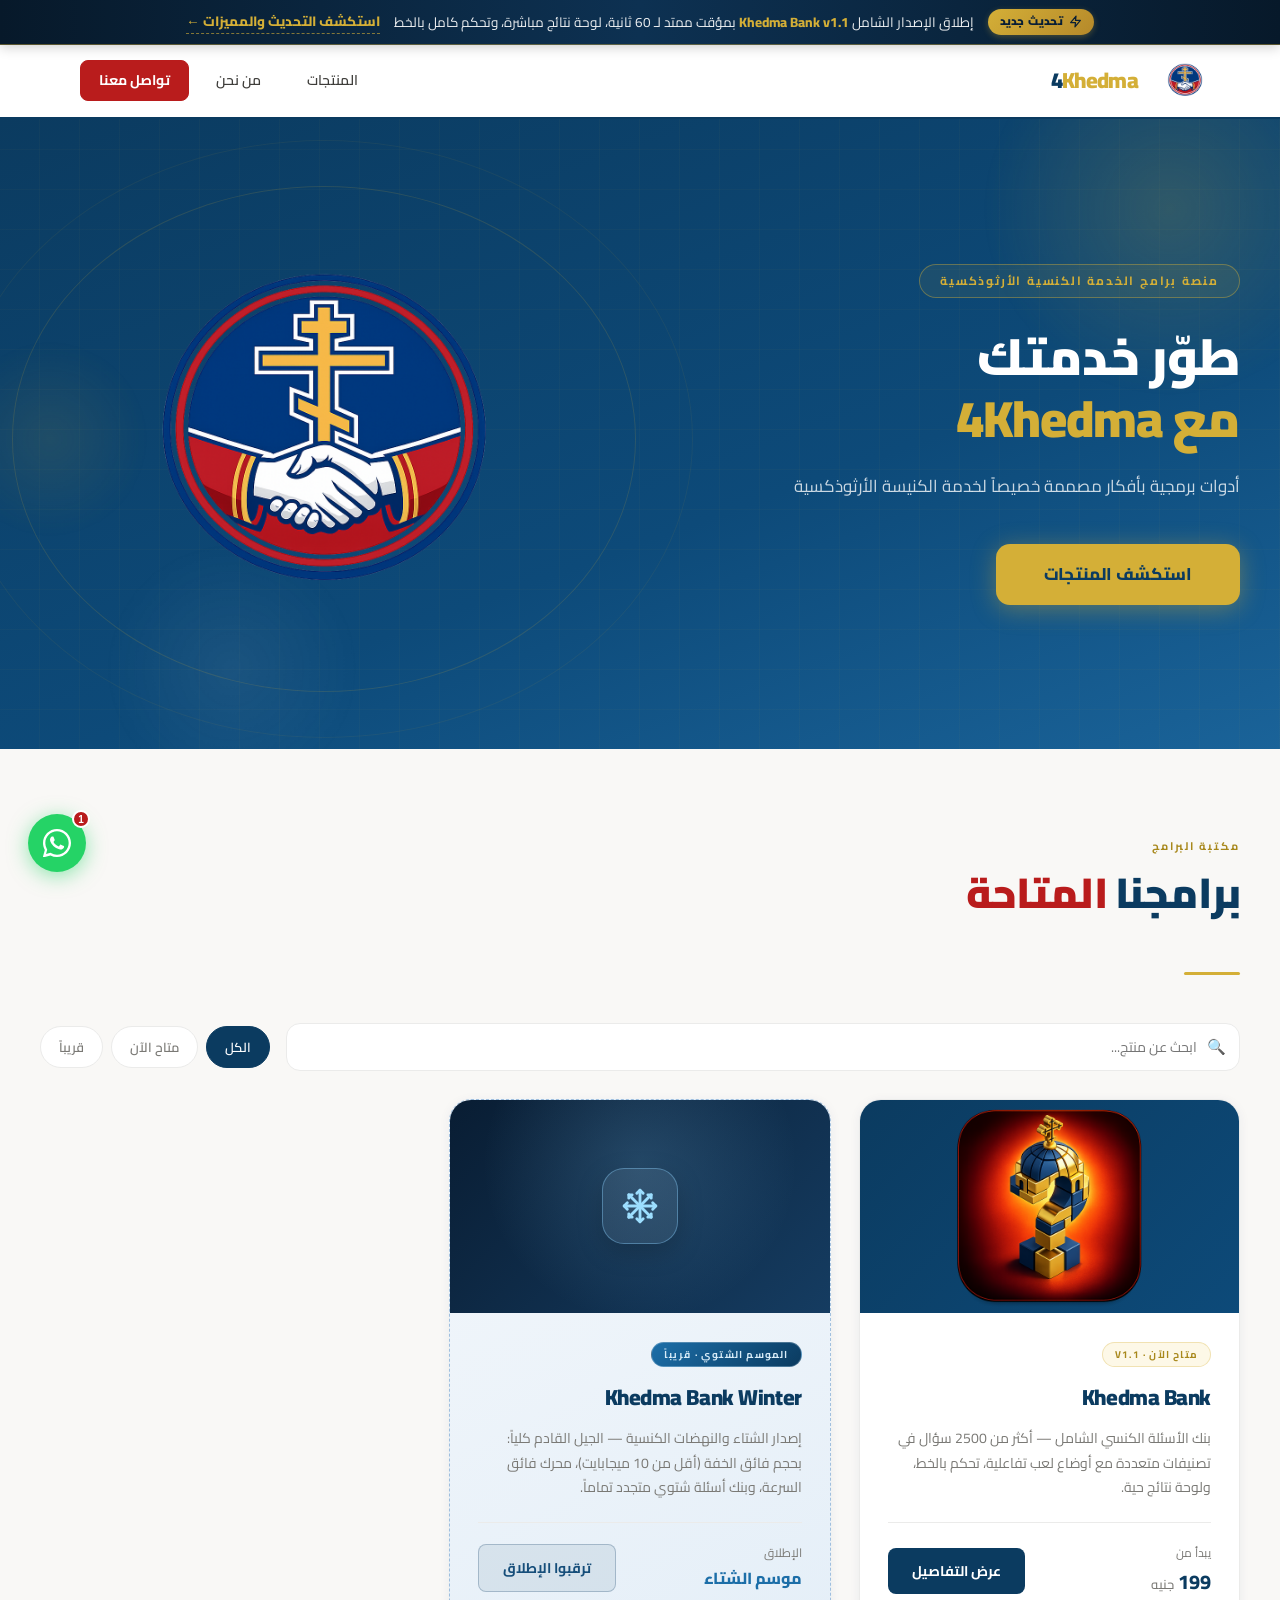
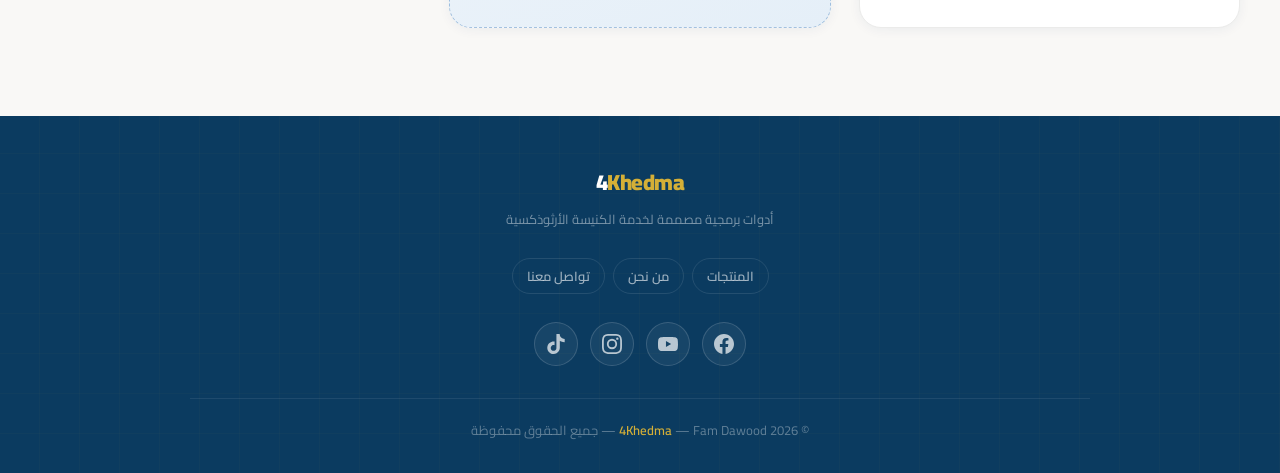
==== commit fd515511: "feat: release update v1.1, whats-new section, winter teaser, and UI polish" ====
--- a/index.html
+++ b/index.html
@@ -46,6 +46,18 @@
   <link rel="stylesheet" href="style.css">
 </head>
 <body>
+
+<!-- ══════ ANNOUNCEMENT BAR ══════ -->
+<div class="announcement-bar">
+  <div class="announcement-inner">
+    <span class="announcement-pill">
+      <svg viewBox="0 0 24 24" width="13" height="13" fill="none" stroke="currentColor" stroke-width="2.2" stroke-linecap="round" stroke-linejoin="round"><polygon points="13 2 3 14 12 14 11 22 21 10 12 10 13 2"></polygon></svg>
+      تحديث جديد
+    </span>
+    <span class="announcement-text">إطلاق الإصدار الشامل <strong>Khedma Bank v1.1</strong> بمؤقت ممتد لـ 60 ثانية، لوحة نتائج مباشرة، وتحكم كامل بالخط</span>
+    <a class="announcement-link" href="products/khedma-bank/">استكشف التحديث والمميزات ←</a>
+  </div>
+</div>
 
 <!-- ══════ SITE HEADER ══════ -->
 <header class="site-header">
@@ -126,15 +138,50 @@
           <img loading="eager" decoding="async" alt="Khedma Bank" src="img/img_02.png" style="display:block;" onerror="this.classList.add('img-broken')">
         </div>
         <div class="product-card-body">
-          <span class="product-badge">متاح الآن</span>
+          <span class="product-badge">متاح الآن · v1.1</span>
           <h3 class="product-name">Khedma Bank</h3>
-          <p class="product-desc">بنك الأسئلة الكنسي الشامل — أكثر من 2500 سؤال في تصنيفات متعددة مع أوضاع لعب تفاعلية مصممة لخدمة الشباب.</p>
+          <p class="product-desc">بنك الأسئلة الكنسي الشامل — أكثر من 2500 سؤال في تصنيفات متعددة مع أوضاع لعب تفاعلية، تحكم بالخط، ولوحة نتائج حية.</p>
           <div class="product-card-footer">
             <div>
               <span class="product-price-from">يبدأ من</span>
               <span class="product-price-val">199 <span>جنيه</span></span>
             </div>
             <button class="btn-view" onclick="window.location.href='products/khedma-bank/'; event.stopPropagation();">عرض التفاصيل</button>
+          </div>
+        </div>
+      </div>
+
+      <!-- KHEDMA BANK WINTER (SOON) -->
+      <div class="product-card soon" data-name="khedma bank winter الشتاء شتوي بنك الخدمة" data-status="soon">
+        <div class="product-card-thumb winter-thumb">
+          <div class="winter-thumb-decor"></div>
+          <div class="winter-icon-badge">
+            <svg viewBox="0 0 24 24" fill="none" stroke="currentColor" stroke-width="1.8" stroke-linecap="round" stroke-linejoin="round">
+              <line x1="12" y1="2" x2="12" y2="22"></line>
+              <line x1="2" y1="12" x2="22" y2="12"></line>
+              <line x1="4.93" y1="4.93" x2="19.07" y2="19.07"></line>
+              <line x1="19.07" y1="4.93" x2="4.93" y2="19.07"></line>
+              <polyline points="10 4 12 2 14 4"></polyline>
+              <polyline points="10 20 12 22 14 20"></polyline>
+              <polyline points="4 10 2 12 4 14"></polyline>
+              <polyline points="20 10 22 12 20 14"></polyline>
+              <polyline points="7.05 4.93 4.93 4.93 4.93 7.05"></polyline>
+              <polyline points="16.95 19.07 19.07 19.07 19.07 16.95"></polyline>
+              <polyline points="4.93 16.95 4.93 19.07 7.05 19.07"></polyline>
+              <polyline points="19.07 7.05 19.07 4.93 16.95 4.93"></polyline>
+            </svg>
+          </div>
+        </div>
+        <div class="product-card-body">
+          <span class="product-badge badge-soon">الموسم الشتوي · قريباً</span>
+          <h3 class="product-name">Khedma Bank Winter</h3>
+          <p class="product-desc">إصدار الشتاء والنهضات الكنسية — الجيل القادم كلياً: بحجم فائق الخفة (أقل من 10 ميجابايت)، محرك فائق السرعة، وبنك أسئلة شتوي متجدد تماماً.</p>
+          <div class="product-card-footer">
+            <div>
+              <span class="product-price-from">الإطلاق</span>
+              <span class="product-price-val" style="font-size:16px;color:#1c6ea8;">موسم الشتاء</span>
+            </div>
+            <button class="btn-view soon-btn" type="button" disabled>ترقبوا الإطلاق</button>
           </div>
         </div>
       </div>
--- a/style.css
+++ b/style.css
@@ -3140,4 +3140,244 @@
           .fpo-name { font-size: 18px; }
           .fpo-glow { width: 280px; height: 280px; }
         }
-      </style>
+
+/* ═══════════════════════════════════════════════════════
+   TOP ANNOUNCEMENT BAR
+   ═══════════════════════════════════════════════════════ */
+.announcement-bar {
+  background: linear-gradient(90deg, #07192a 0%, #0d3152 50%, #07192a 100%);
+  color: #ffffff;
+  border-bottom: 1px solid rgba(212, 175, 55, 0.4);
+  font-family: 'Cairo', sans-serif;
+  font-size: 13.5px;
+  position: relative;
+  z-index: 101;
+  box-shadow: 0 2px 12px rgba(0, 0, 0, 0.2);
+}
+.announcement-inner {
+  max-width: 1200px;
+  margin: 0 auto;
+  padding: 9px 32px;
+  display: flex;
+  align-items: center;
+  justify-content: center;
+  gap: 14px;
+  flex-wrap: wrap;
+  text-align: center;
+}
+.announcement-pill {
+  background: linear-gradient(135deg, var(--gold) 0%, #b5892a 100%);
+  color: #081e35;
+  font-weight: 900;
+  font-size: 11.5px;
+  padding: 3px 12px;
+  border-radius: 20px;
+  letter-spacing: 0.02em;
+  display: inline-flex;
+  align-items: center;
+  gap: 6px;
+  box-shadow: 0 2px 6px rgba(212, 175, 55, 0.3);
+}
+.announcement-text {
+  color: rgba(255, 255, 255, 0.92);
+  line-height: 1.5;
+}
+.announcement-text strong {
+  color: var(--gold);
+  font-weight: 800;
+}
+.announcement-link {
+  color: var(--gold);
+  font-weight: 800;
+  text-decoration: none;
+  display: inline-flex;
+  align-items: center;
+  gap: 4px;
+  border-bottom: 1px dashed rgba(212, 175, 55, 0.6);
+  transition: all 0.2s ease;
+}
+.announcement-link:hover {
+  color: #ffffff;
+  border-color: #ffffff;
+  transform: translateX(-3px);
+}
+@media (max-width: 640px) {
+  .announcement-inner {
+    padding: 8px 14px;
+    font-size: 12px;
+    gap: 8px;
+  }
+}
+
+/* ═══════════════════════════════════════════════════════
+   WHAT'S NEW SECTION (V1.1)
+   ═══════════════════════════════════════════════════════ */
+.whats-new-section {
+  padding: 88px 40px;
+  background: linear-gradient(180deg, #091c2f 0%, #0d2944 50%, #071726 100%);
+  color: #ffffff;
+  position: relative;
+  overflow: hidden;
+  border-top: 1px solid rgba(212, 175, 55, 0.2);
+  border-bottom: 1px solid rgba(212, 175, 55, 0.2);
+}
+.whats-new-section::before {
+  content: '';
+  position: absolute;
+  inset: 0;
+  background:
+    radial-gradient(circle at 10% 20%, rgba(212, 175, 55, 0.1) 0%, transparent 40%),
+    radial-gradient(circle at 90% 80%, rgba(22, 78, 122, 0.2) 0%, transparent 50%);
+  pointer-events: none;
+}
+.whats-new-inner {
+  max-width: 1200px;
+  margin: 0 auto;
+  position: relative;
+  z-index: 1;
+  text-align: center;
+}
+.wn-version-badge {
+  display: inline-flex;
+  align-items: center;
+  gap: 8px;
+  background: rgba(212, 175, 55, 0.12);
+  border: 1px solid rgba(212, 175, 55, 0.4);
+  color: var(--gold);
+  font-family: 'Cairo', sans-serif;
+  font-weight: 800;
+  font-size: 13px;
+  padding: 6px 20px;
+  border-radius: 24px;
+  margin-bottom: 18px;
+}
+.whats-new-title {
+  font-family: 'Cairo', sans-serif;
+  font-weight: 900;
+  font-size: clamp(26px, 3.2vw, 40px);
+  color: #ffffff;
+  margin-bottom: 14px;
+  letter-spacing: -0.01em;
+}
+.whats-new-title span {
+  color: var(--gold);
+}
+.whats-new-sub {
+  font-family: 'Tajawal', sans-serif;
+  font-size: 16px;
+  color: rgba(255, 255, 255, 0.75);
+  max-width: 720px;
+  margin: 0 auto 52px;
+  line-height: 1.9;
+}
+.wn-grid {
+  display: grid;
+  grid-template-columns: repeat(auto-fit, minmax(260px, 1fr));
+  gap: 24px;
+  text-align: right;
+}
+.wn-card {
+  background: rgba(255, 255, 255, 0.035);
+  border: 1px solid rgba(212, 175, 55, 0.18);
+  border-radius: 22px;
+  padding: 30px 24px;
+  transition: transform 0.35s ease, border-color 0.35s ease, box-shadow 0.35s ease, background 0.35s ease;
+  display: flex;
+  flex-direction: column;
+  gap: 14px;
+  backdrop-filter: blur(8px);
+  -webkit-backdrop-filter: blur(8px);
+}
+.wn-card:hover {
+  transform: translateY(-6px);
+  border-color: rgba(212, 175, 55, 0.55);
+  box-shadow: 0 20px 42px rgba(0, 0, 0, 0.3), 0 0 24px rgba(212, 175, 55, 0.15);
+  background: rgba(255, 255, 255, 0.06);
+}
+.wn-icon-wrap {
+  width: 52px;
+  height: 52px;
+  border-radius: 16px;
+  background: linear-gradient(135deg, rgba(212, 175, 55, 0.22) 0%, rgba(11, 59, 96, 0.45) 100%);
+  border: 1px solid rgba(212, 175, 55, 0.4);
+  color: var(--gold);
+  display: flex;
+  align-items: center;
+  justify-content: center;
+  flex-shrink: 0;
+}
+.wn-icon-wrap svg {
+  width: 26px;
+  height: 26px;
+  display: block;
+}
+.wn-card-title {
+  font-family: 'Cairo', sans-serif;
+  font-weight: 800;
+  font-size: 17.5px;
+  color: #ffffff;
+  line-height: 1.45;
+}
+.wn-card-desc {
+  font-family: 'Tajawal', sans-serif;
+  font-size: 14px;
+  line-height: 1.9;
+  color: rgba(255, 255, 255, 0.72);
+}
+
+/* ═══════════════════════════════════════════════════════
+   SOON PRODUCT CARD (WINTER EDITION)
+   ═══════════════════════════════════════════════════════ */
+.product-card.soon {
+  border: 1.5px dashed rgba(70, 130, 190, 0.45);
+  background: linear-gradient(155deg, #f3f7fb 0%, #e5eff8 100%);
+  position: relative;
+  overflow: hidden;
+}
+.product-card.soon:hover {
+  transform: translateY(-5px);
+  box-shadow: 0 16px 36px rgba(11, 59, 96, 0.12);
+  border-color: rgba(70, 130, 190, 0.8);
+}
+.product-card-thumb.winter-thumb {
+  background: linear-gradient(135deg, #091d33 0%, #153c61 100%);
+  display: flex;
+  align-items: center;
+  justify-content: center;
+  position: relative;
+  overflow: hidden;
+}
+.winter-thumb-decor {
+  position: absolute;
+  inset: 0;
+  background: radial-gradient(circle at 50% 30%, rgba(135, 206, 250, 0.18) 0%, transparent 65%);
+  pointer-events: none;
+}
+.winter-icon-badge {
+  width: 76px;
+  height: 76px;
+  border-radius: 22px;
+  background: rgba(255, 255, 255, 0.08);
+  border: 1px solid rgba(135, 206, 250, 0.4);
+  display: flex;
+  align-items: center;
+  justify-content: center;
+  color: #9fe0ff;
+  box-shadow: 0 8px 24px rgba(0, 0, 0, 0.25);
+}
+.winter-icon-badge svg {
+  width: 38px;
+  height: 38px;
+}
+.product-badge.badge-soon {
+  background: linear-gradient(135deg, #1c6ea8 0%, #0b3b60 100%);
+  color: #d8ecf8;
+  border: 1px solid rgba(216, 236, 248, 0.3);
+}
+.btn-view.soon-btn {
+  background: rgba(11, 59, 96, 0.08);
+  color: #164e7a;
+  border: 1px solid rgba(11, 59, 96, 0.25);
+  cursor: default;
+}
+
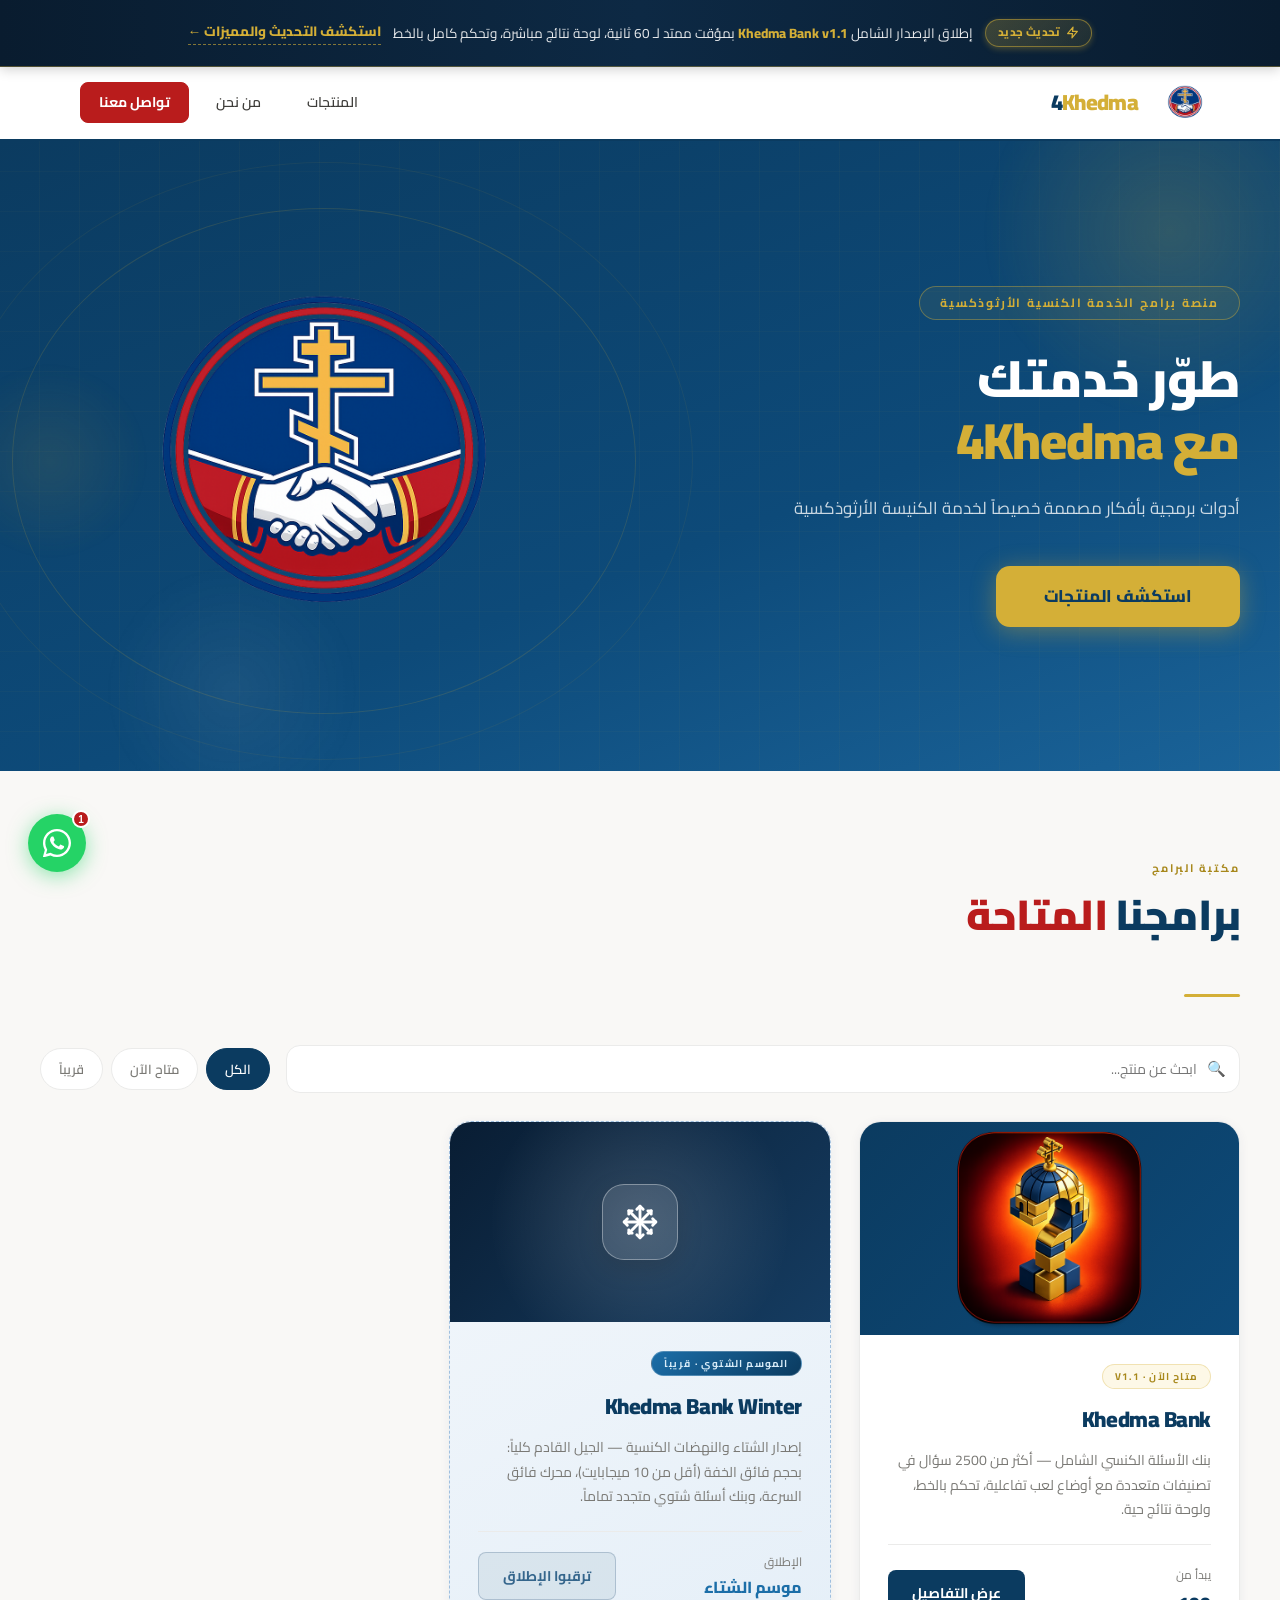
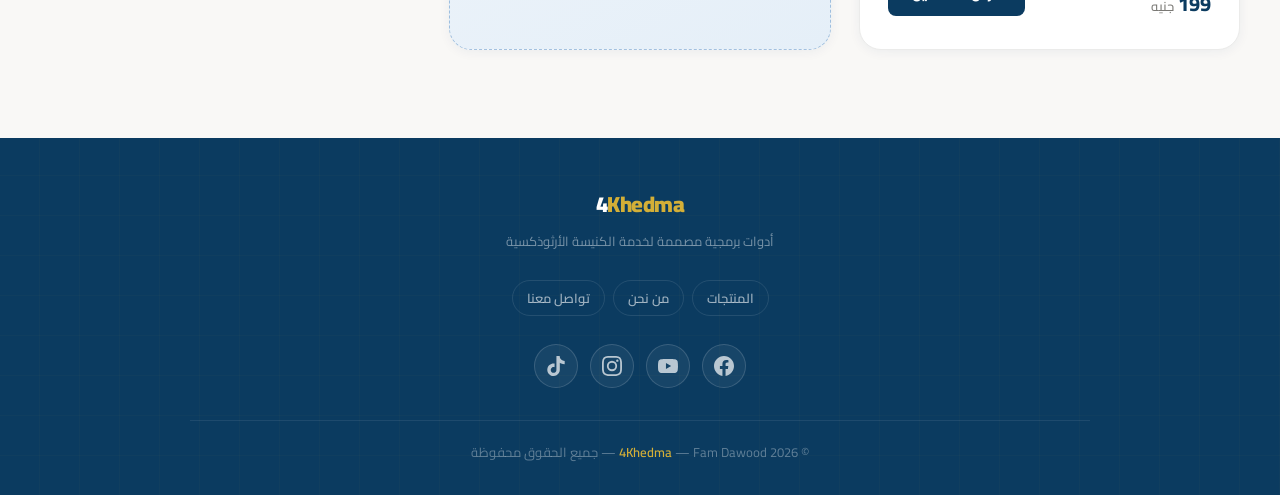
==== commit 256d6512: "fix: inline critical section styles, hard-code SVG dimensions, and add CSS cache-busting param" ====
--- a/index.html
+++ b/index.html
@@ -43,7 +43,133 @@
   <link rel="preconnect" href="https://fonts.googleapis.com">
   <link rel="preconnect" href="https://fonts.gstatic.com" crossorigin>
   <link href="https://fonts.googleapis.com/css2?family=Cairo:wght@300;400;500;600;700;900&family=Tajawal:wght@300;400;500;700;800&display=swap" rel="stylesheet">
-  <link rel="stylesheet" href="style.css">
+  <link rel="stylesheet" href="style.css?v=1.1.5">
+  <style>
+    /* Critical fallback styles to prevent any cache lag */
+    .announcement-bar {
+      background: linear-gradient(90deg, #091c2f 0%, #0d2944 50%, #091c2f 100%);
+      border-bottom: 1px solid rgba(212, 175, 55, 0.35);
+      color: #ffffff;
+      padding: 10px 16px;
+      position: relative;
+      z-index: 1000;
+      text-align: center;
+      font-family: 'Cairo', sans-serif;
+    }
+    .announcement-inner {
+      max-width: 1200px;
+      margin: 0 auto;
+      display: flex;
+      align-items: center;
+      justify-content: center;
+      flex-wrap: wrap;
+      gap: 12px;
+      font-size: 13.5px;
+    }
+    .announcement-pill {
+      display: inline-flex;
+      align-items: center;
+      gap: 6px;
+      padding: 3px 12px;
+      border-radius: 20px;
+      background: linear-gradient(135deg, rgba(212, 175, 55, 0.25) 0%, rgba(212, 175, 55, 0.1) 100%);
+      border: 1px solid rgba(212, 175, 55, 0.5);
+      color: #d4af37;
+      font-weight: 800;
+      font-size: 11.5px;
+      letter-spacing: 0.02em;
+      flex-shrink: 0;
+    }
+    .announcement-text {
+      color: rgba(255, 255, 255, 0.9);
+      line-height: 1.5;
+    }
+    .announcement-text strong {
+      color: #d4af37;
+      font-weight: 800;
+    }
+    .announcement-link {
+      color: #d4af37;
+      text-decoration: none;
+      font-weight: 800;
+      display: inline-flex;
+      align-items: center;
+      gap: 4px;
+      transition: color 0.2s, transform 0.2s;
+      border-bottom: 1px dashed rgba(212, 175, 55, 0.6);
+      padding-bottom: 1px;
+      white-space: nowrap;
+    }
+    .announcement-link:hover {
+      color: #ffffff;
+      border-color: #ffffff;
+      transform: translateX(-3px);
+    }
+    @media (max-width: 640px) {
+      .announcement-inner {
+        padding: 8px 14px;
+        font-size: 12px;
+        gap: 8px;
+      }
+    }
+    .product-card.soon {
+      border: 1.5px dashed rgba(70, 130, 190, 0.45);
+      background: linear-gradient(155deg, #f3f7fb 0%, #e5eff8 100%);
+      position: relative;
+      overflow: hidden;
+    }
+    .product-card.soon:hover {
+      transform: translateY(-5px);
+      box-shadow: 0 16px 36px rgba(11, 59, 96, 0.12);
+      border-color: rgba(70, 130, 190, 0.8);
+    }
+    .winter-thumb {
+      background: linear-gradient(135deg, #0b2d4c 0%, #134b7a 50%, #1e6d9e 100%);
+      height: 200px;
+      display: flex;
+      align-items: center;
+      justify-content: center;
+      position: relative;
+      overflow: hidden;
+    }
+    .winter-thumb-decor {
+      position: absolute;
+      inset: 0;
+      background: radial-gradient(circle at 50% 50%, rgba(255, 255, 255, 0.15) 0%, transparent 70%);
+      pointer-events: none;
+    }
+    .winter-icon-badge {
+      width: 76px;
+      height: 76px;
+      border-radius: 22px;
+      background: rgba(255, 255, 255, 0.12);
+      border: 1.5px solid rgba(255, 255, 255, 0.35);
+      display: flex;
+      align-items: center;
+      justify-content: center;
+      color: #ffffff;
+      box-shadow: 0 8px 24px rgba(0, 0, 0, 0.2);
+    }
+    .winter-icon-badge svg {
+      width: 38px !important;
+      height: 38px !important;
+      max-width: 38px !important;
+      max-height: 38px !important;
+      display: block;
+    }
+    .badge-soon {
+      background: rgba(28, 110, 168, 0.12);
+      color: #1c6ea8;
+      border: 1px solid rgba(28, 110, 168, 0.3);
+    }
+    .soon-btn {
+      background: #e2e8f0;
+      color: #64748b;
+      cursor: not-allowed;
+      opacity: 0.85;
+      font-weight: 700;
+    }
+  </style>
 </head>
 <body>
 
@@ -156,7 +282,7 @@
         <div class="product-card-thumb winter-thumb">
           <div class="winter-thumb-decor"></div>
           <div class="winter-icon-badge">
-            <svg viewBox="0 0 24 24" fill="none" stroke="currentColor" stroke-width="1.8" stroke-linecap="round" stroke-linejoin="round">
+            <svg viewBox="0 0 24 24" width="38" height="38" style="width:38px;height:38px;max-width:38px;max-height:38px;display:block;" fill="none" stroke="currentColor" stroke-width="1.8" stroke-linecap="round" stroke-linejoin="round">
               <line x1="12" y1="2" x2="12" y2="22"></line>
               <line x1="2" y1="12" x2="22" y2="12"></line>
               <line x1="4.93" y1="4.93" x2="19.07" y2="19.07"></line>
--- a/style.css
+++ b/style.css
@@ -3307,8 +3307,10 @@
   flex-shrink: 0;
 }
 .wn-icon-wrap svg {
-  width: 26px;
-  height: 26px;
+  width: 26px !important;
+  height: 26px !important;
+  max-width: 26px !important;
+  max-height: 26px !important;
   display: block;
 }
 .wn-card-title {
@@ -3366,8 +3368,11 @@
   box-shadow: 0 8px 24px rgba(0, 0, 0, 0.25);
 }
 .winter-icon-badge svg {
-  width: 38px;
-  height: 38px;
+  width: 38px !important;
+  height: 38px !important;
+  max-width: 38px !important;
+  max-height: 38px !important;
+  display: block;
 }
 .product-badge.badge-soon {
   background: linear-gradient(135deg, #1c6ea8 0%, #0b3b60 100%);
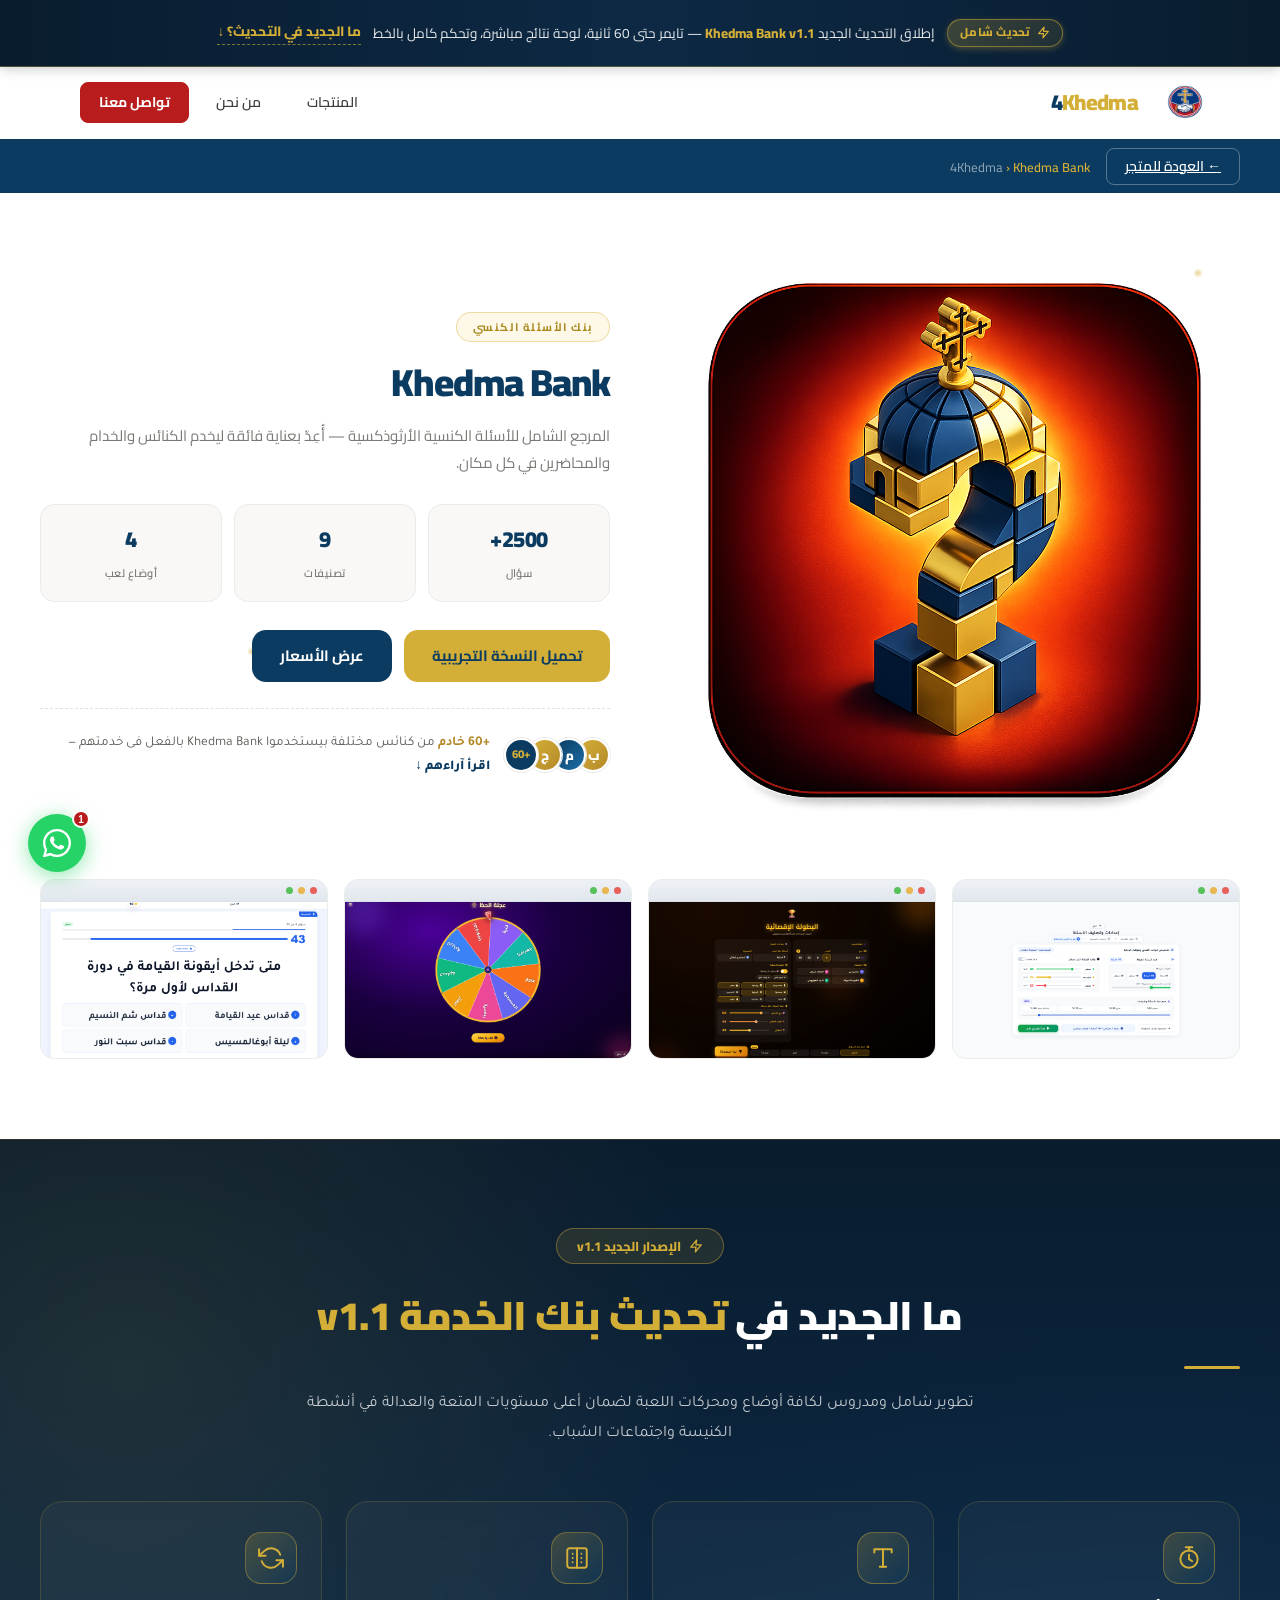
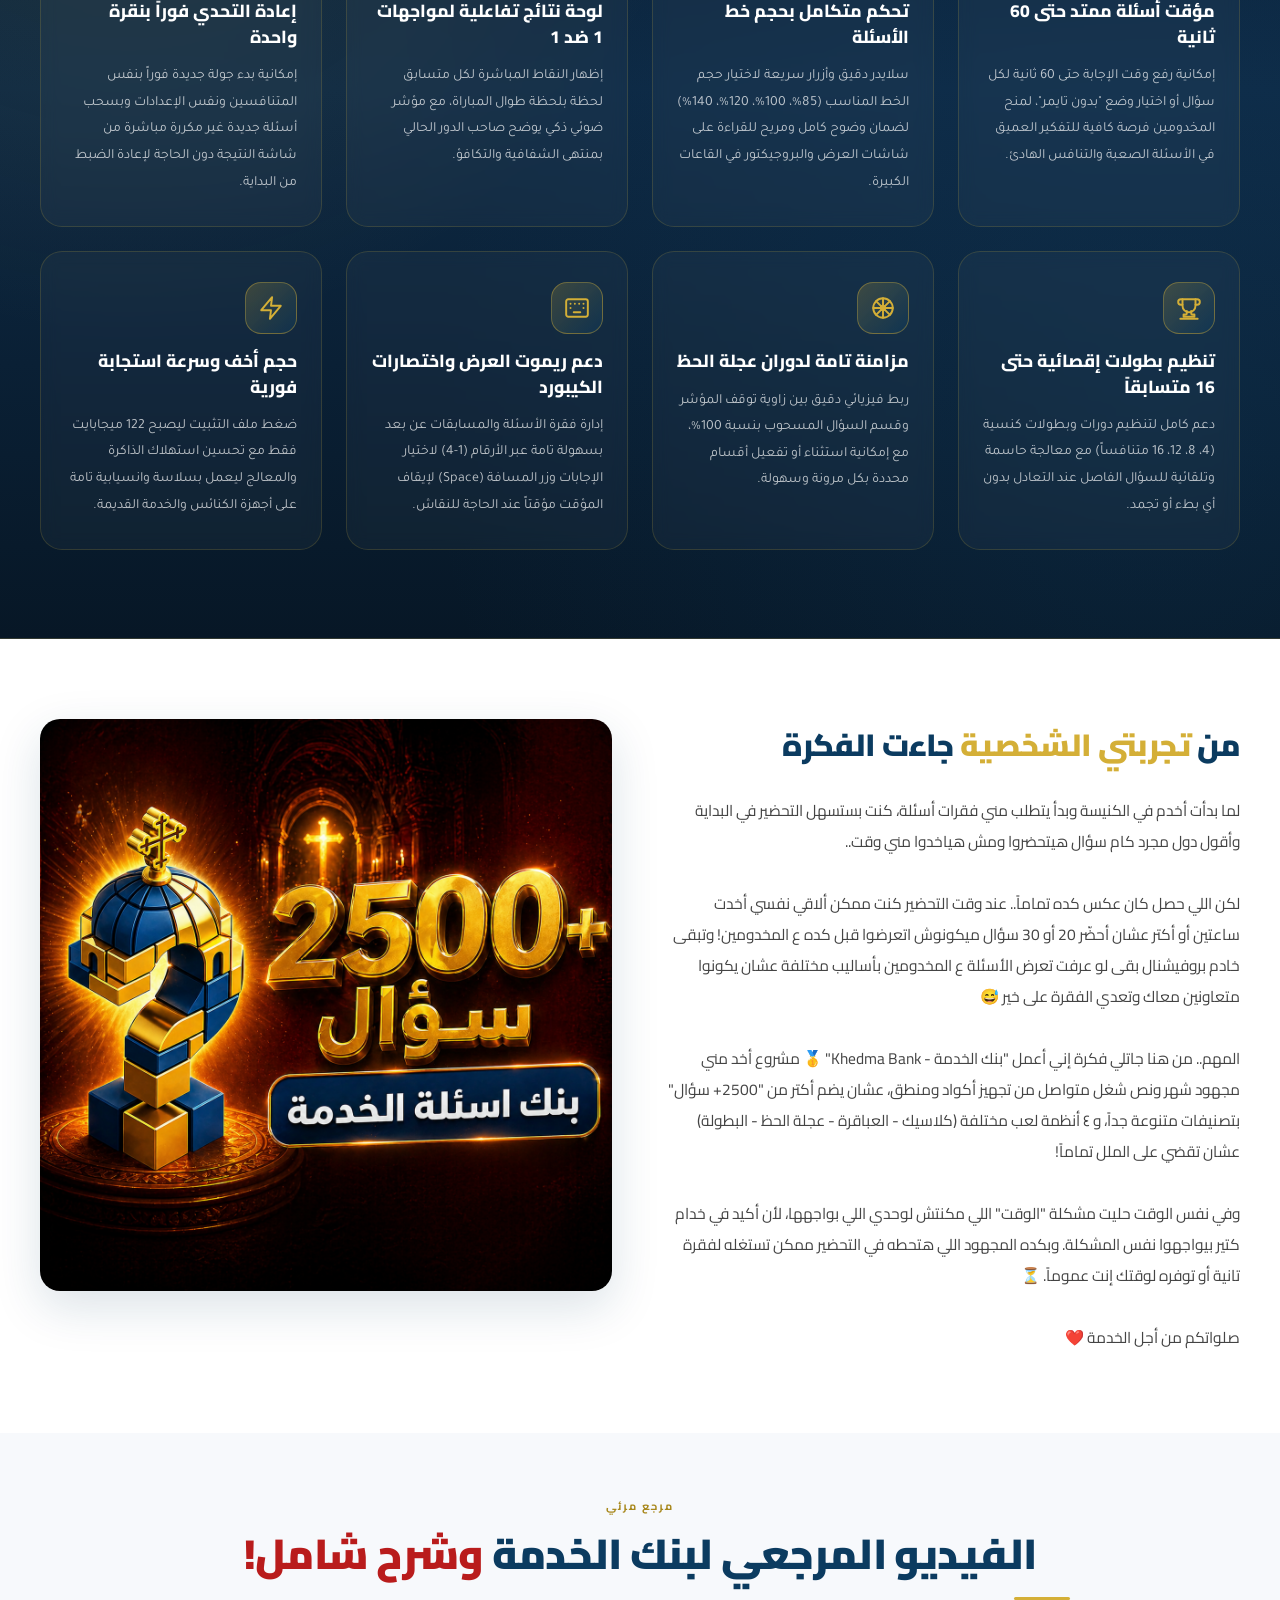
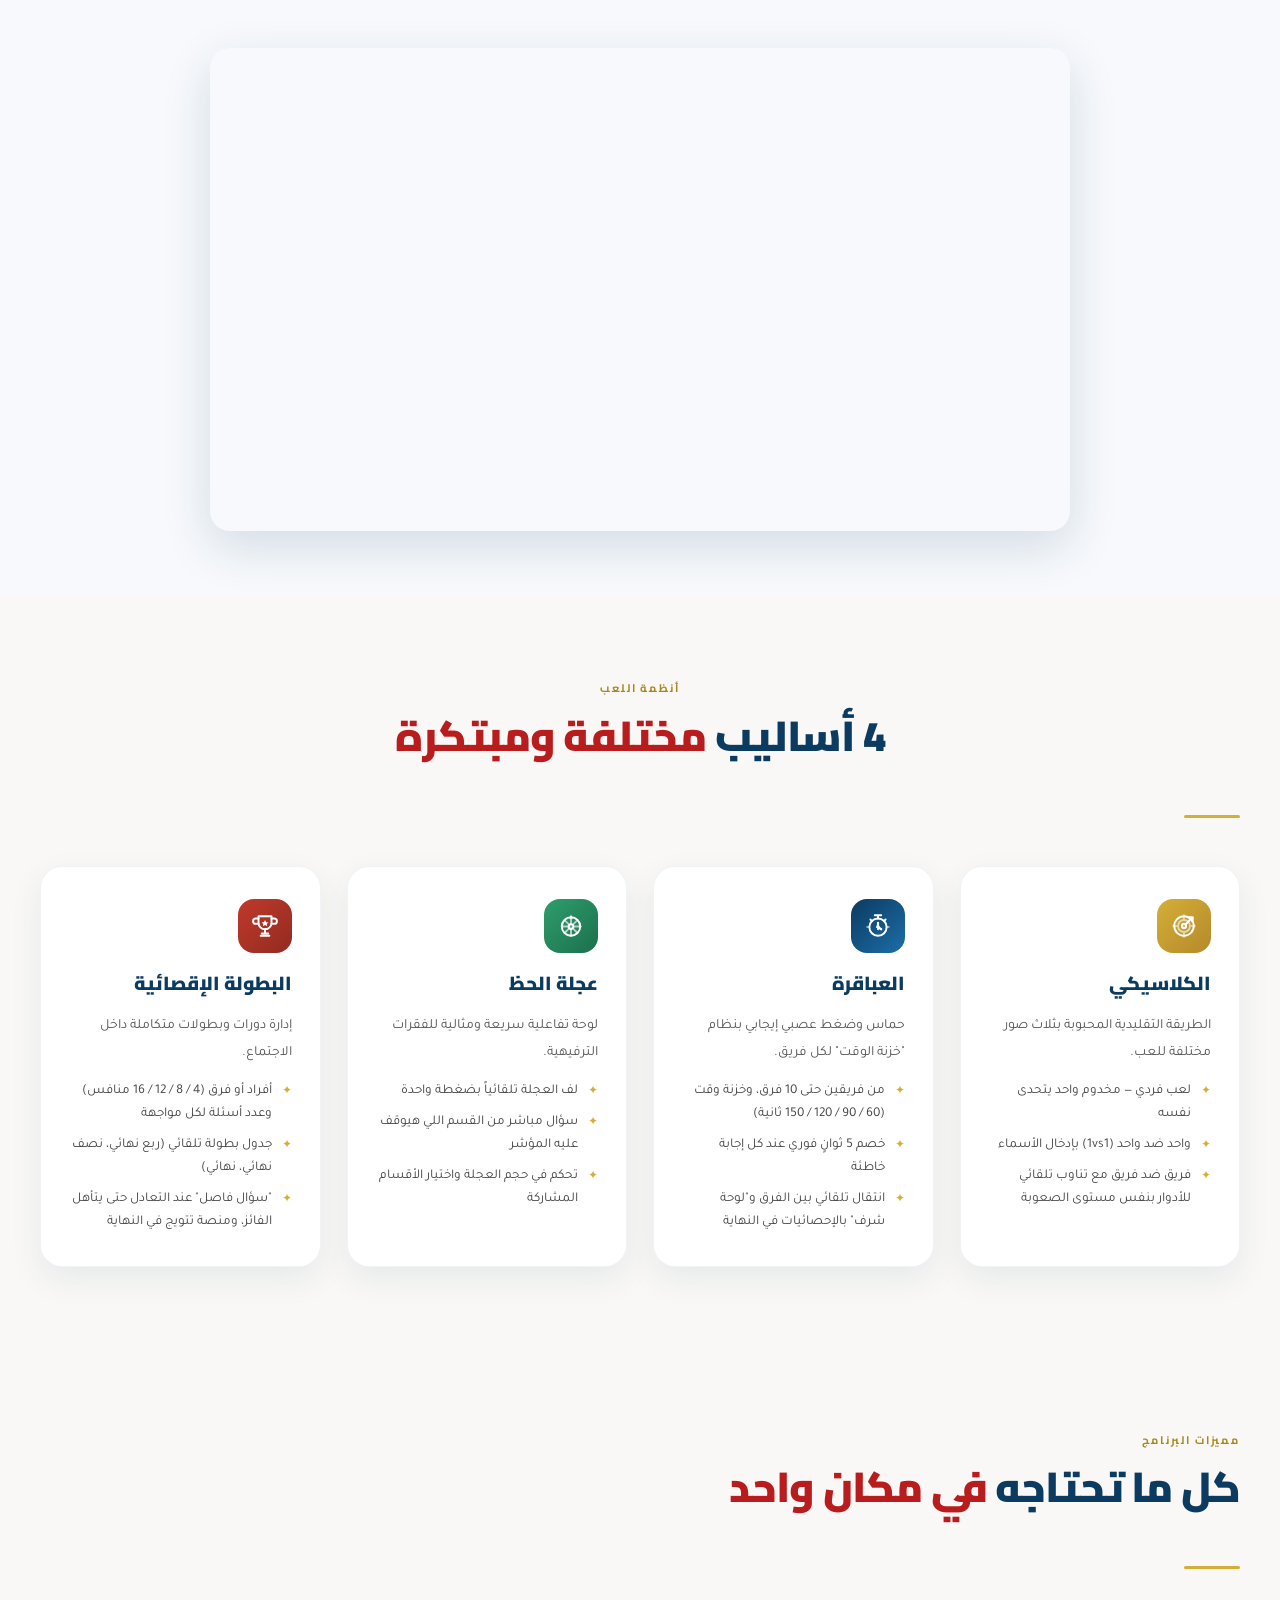
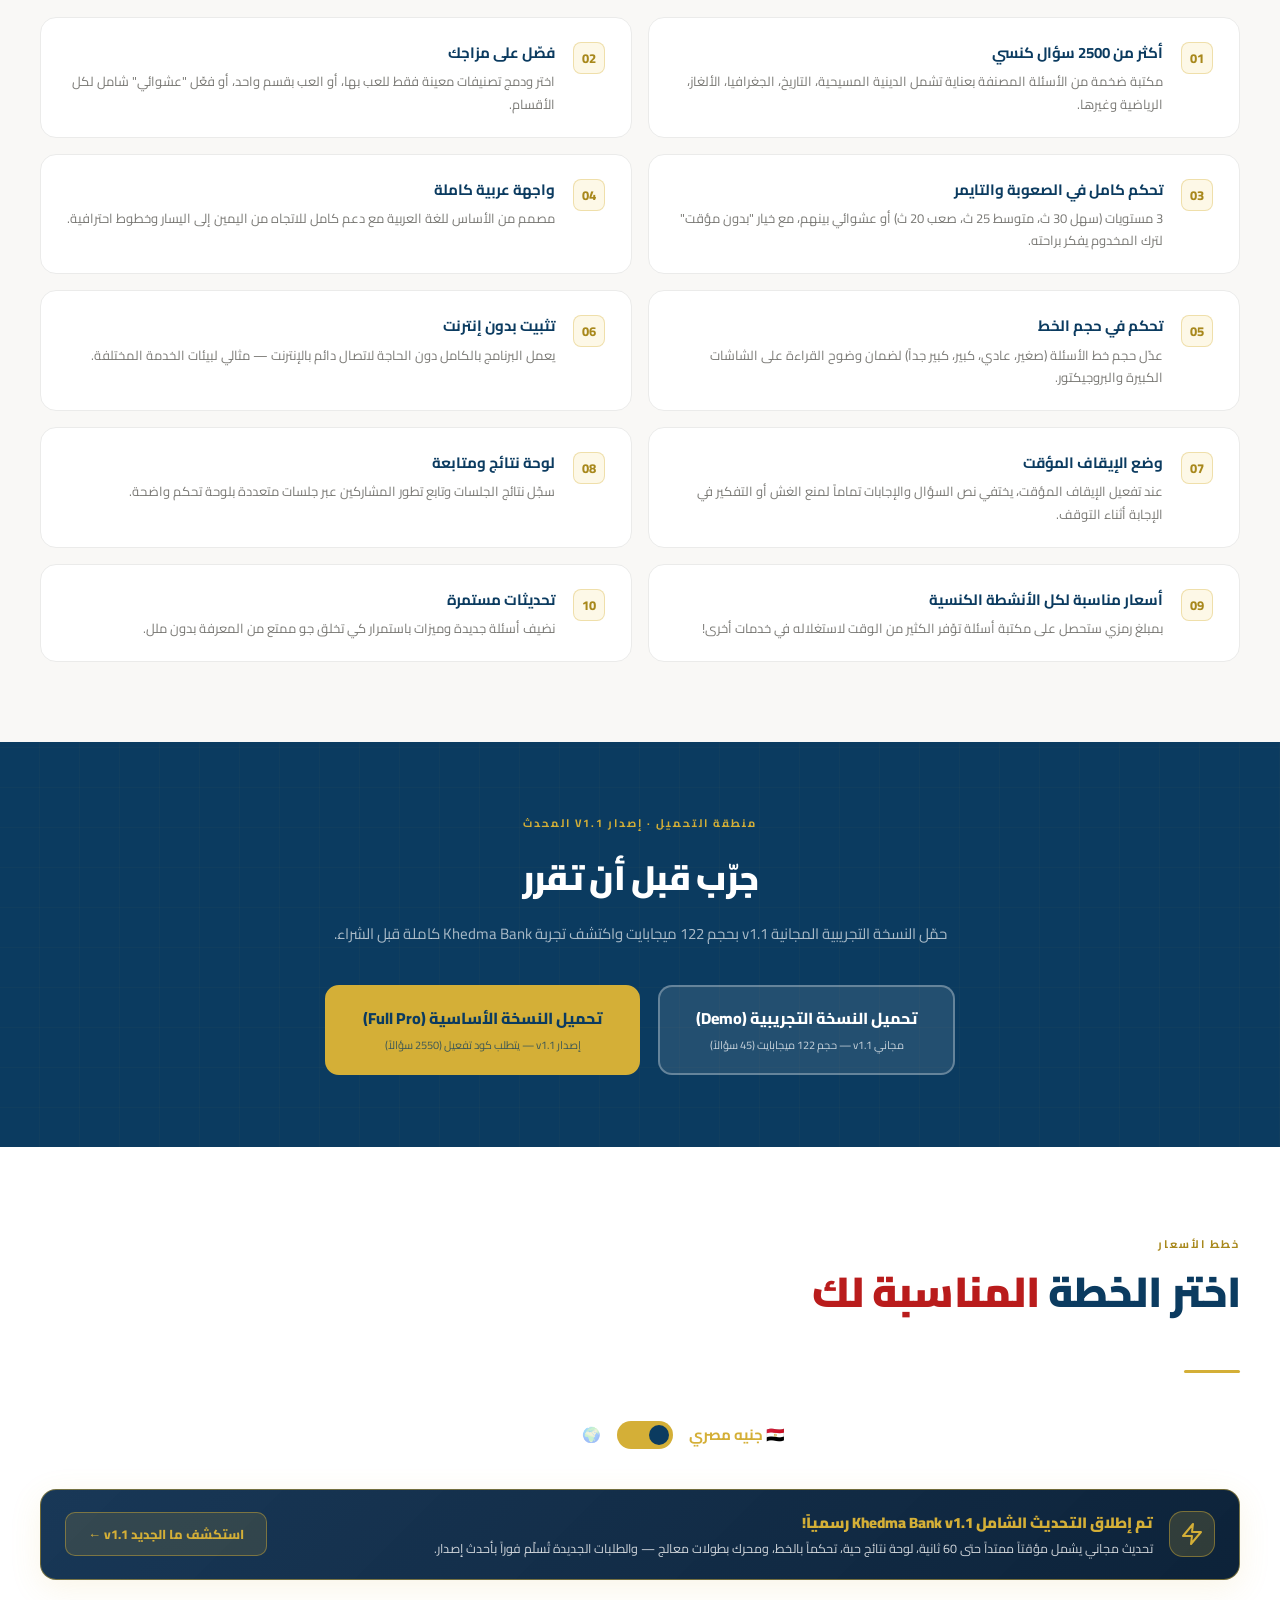
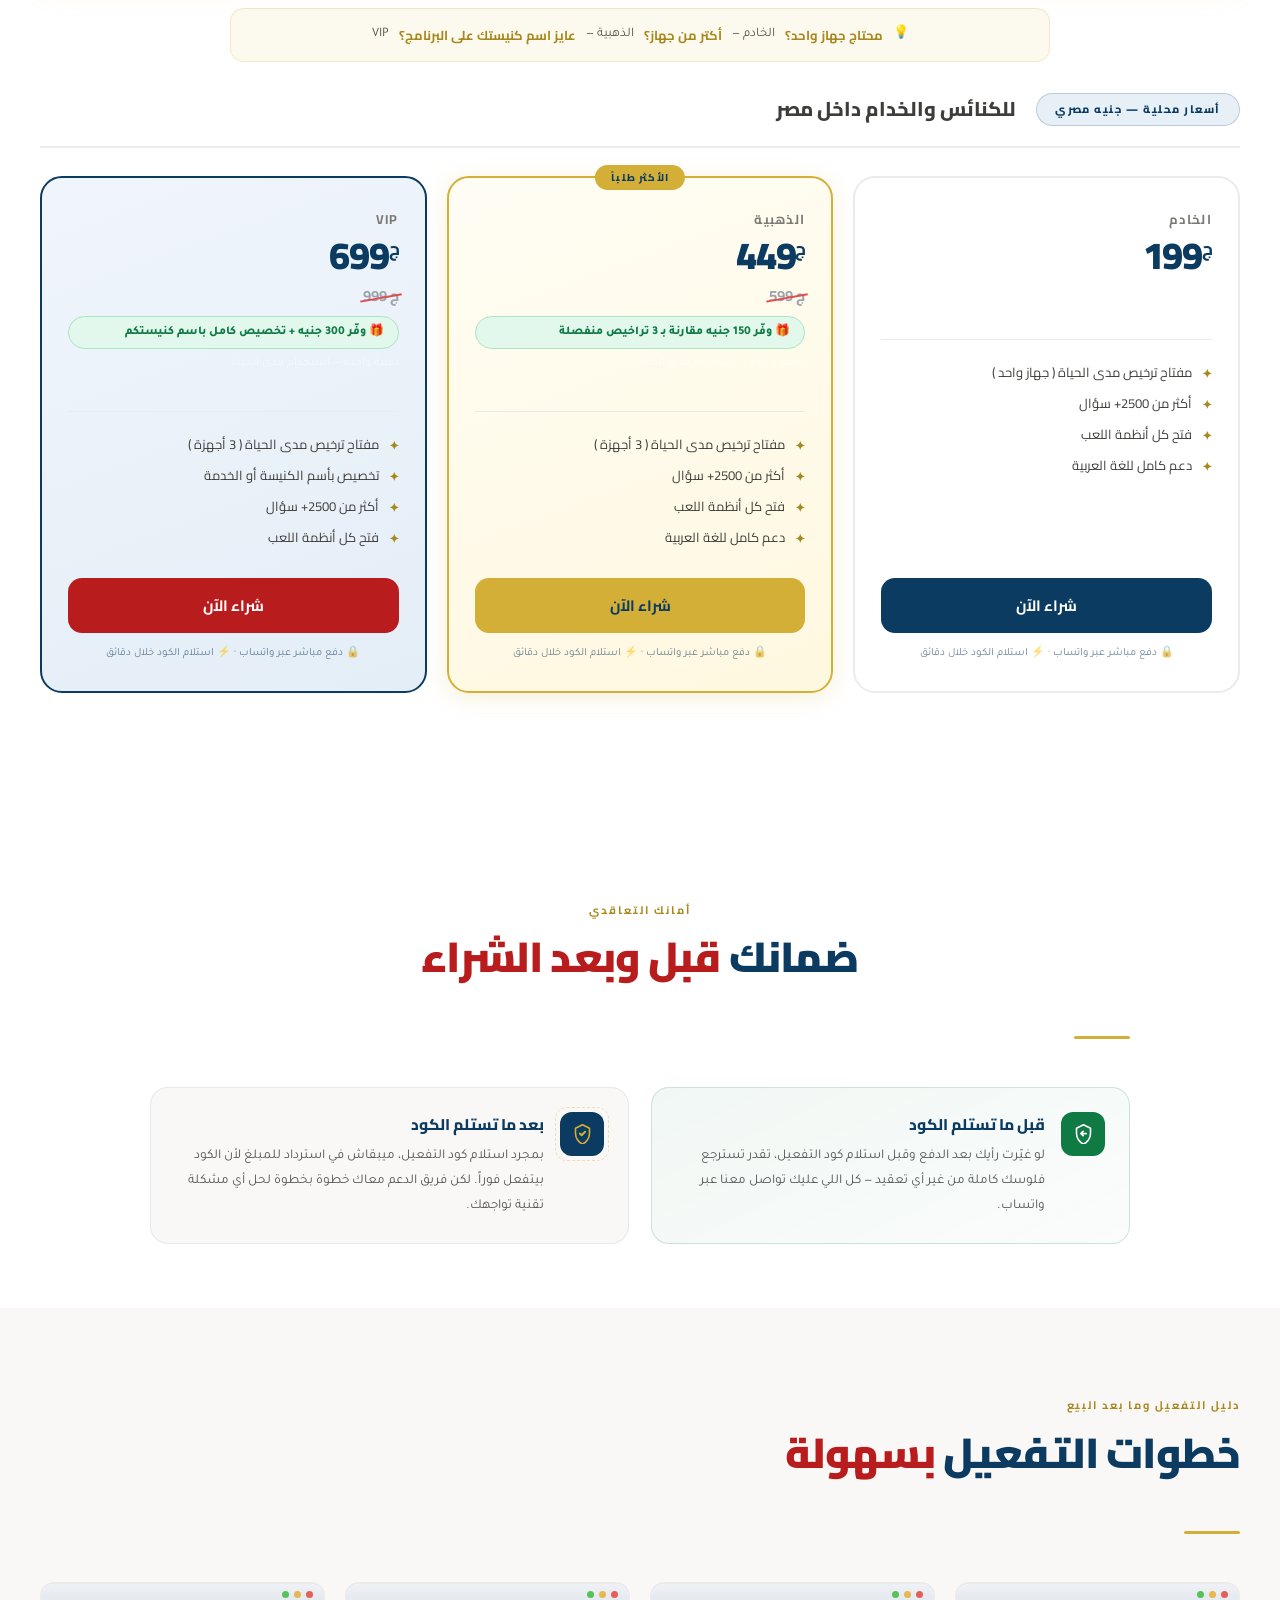
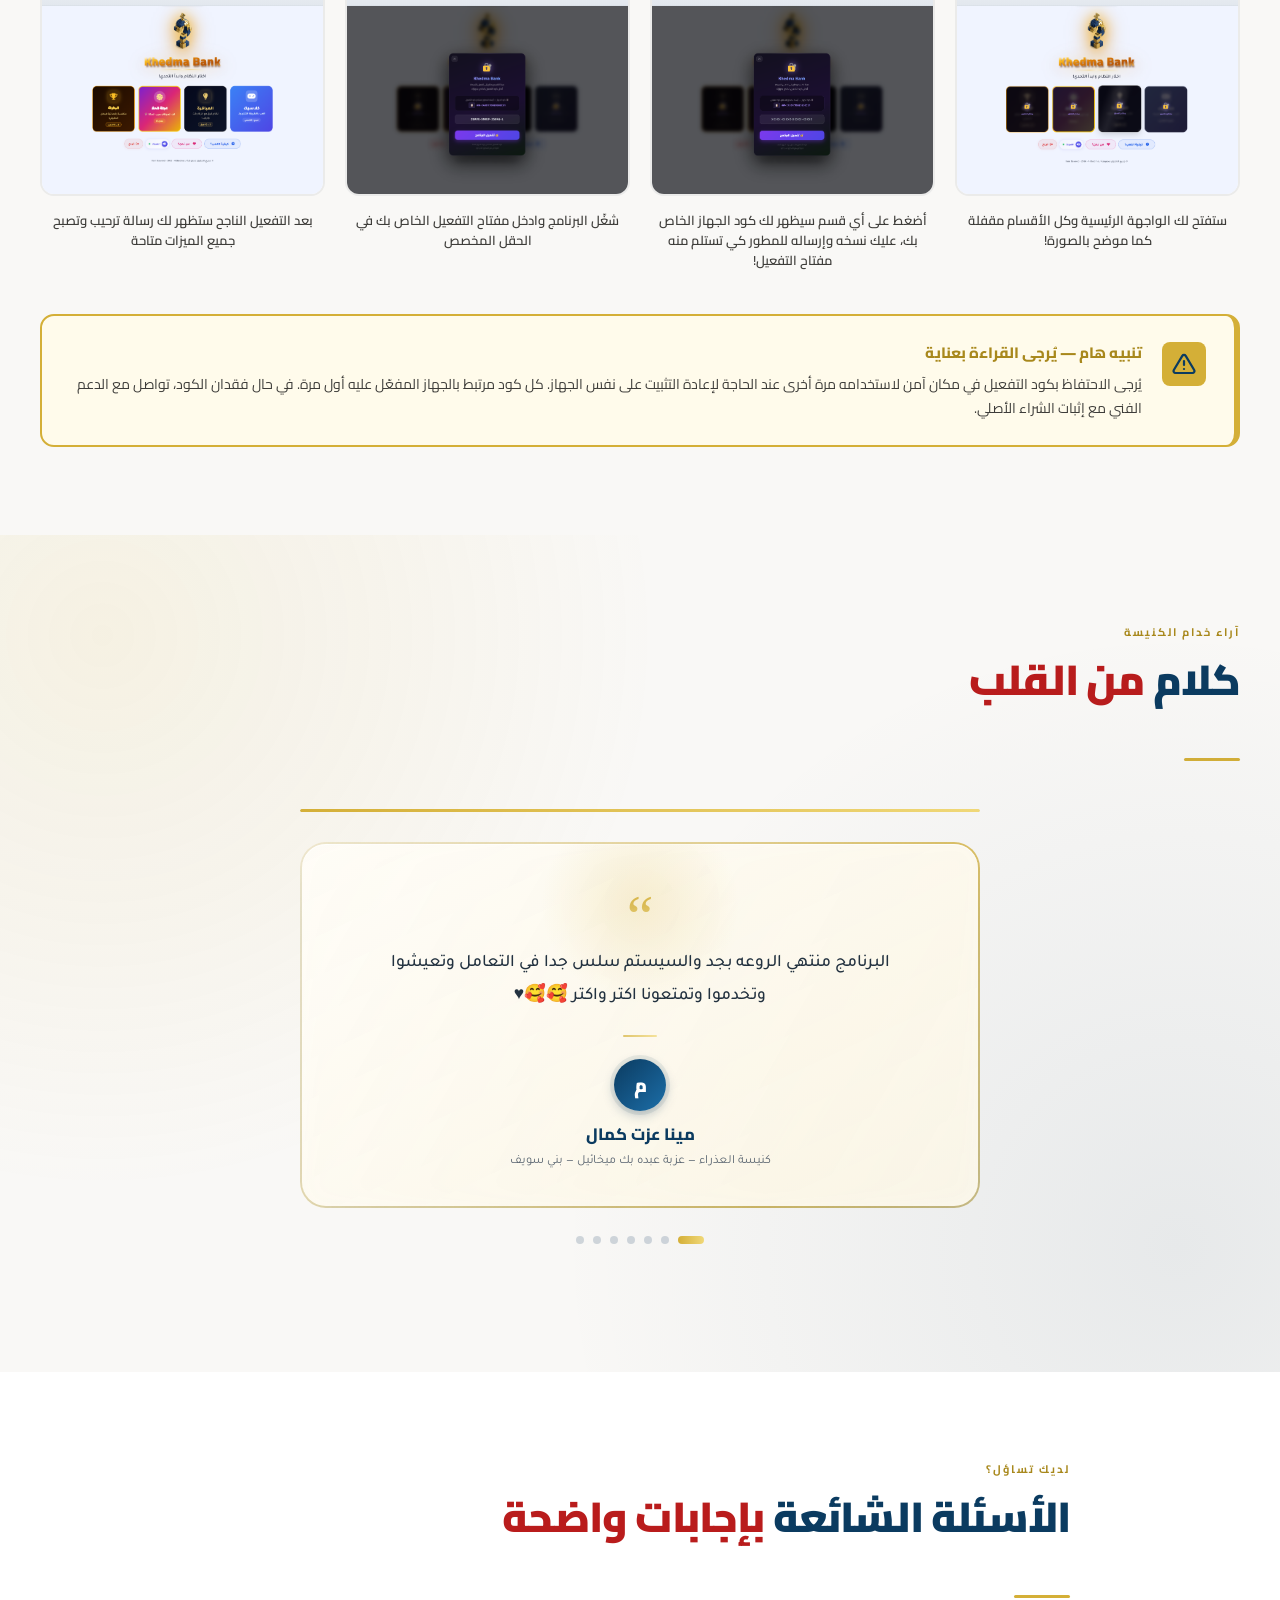
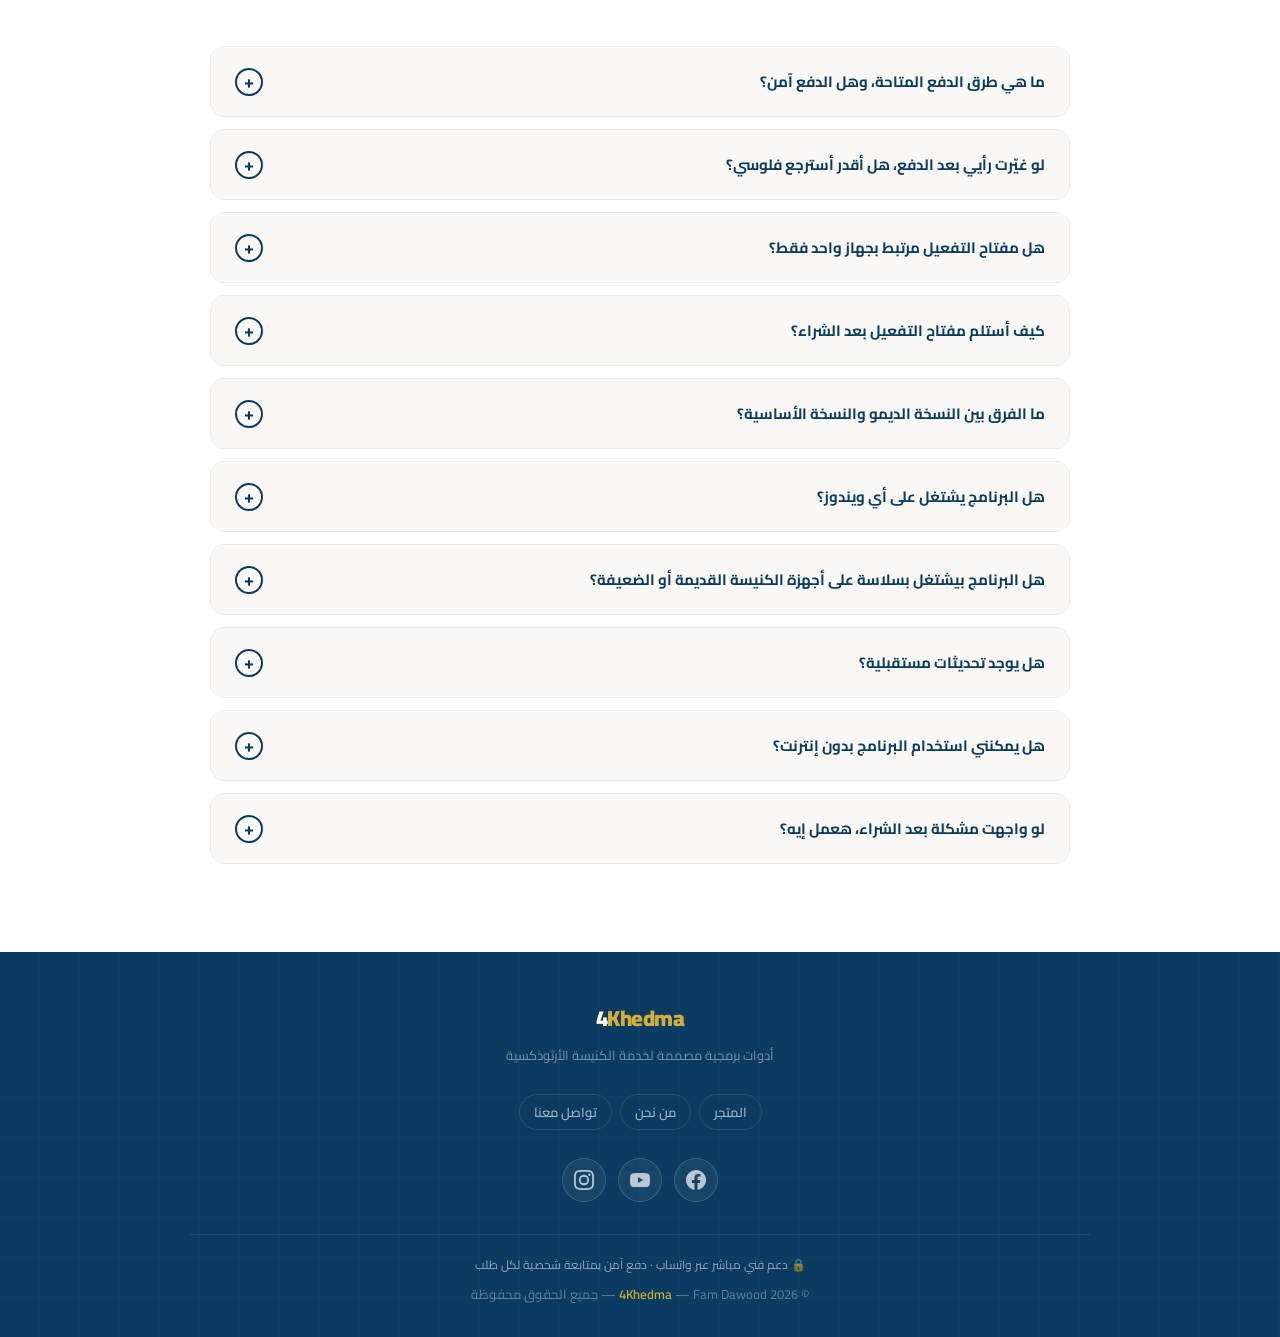
==== commit 5f5d1967: "Add files via upload" ====
--- a/index.html
+++ b/index.html
@@ -14,36 +14,32 @@
   <meta name="viewport" content="width=device-width, initial-scale=1.0">
 
   <!-- SEO -->
-  <meta name="description" content="4Khedma — منصة برامج الخدمة الكنسية الأرثوذكسية. أدوات برمجية مصممة خصيصاً لخدمة الكنيسة — Khedma Bank: بنك أسئلة كنسي شامل بأكثر من 2500 سؤال.">
-  <meta name="keywords" content="4Khedma, Khedma Bank, برامج كنسية, أسئلة كنسية, خدمة الشباب, كنيسة أرثوذكسية">
+  <meta name="description" content="Khedma Bank — بنك الأسئلة الكنسي الشامل. أكثر من 2500 سؤال، 4 أوضاع لعب، دعم كامل للغة العربية. مصمم لخدمة الكنيسة الأرثوذكسية.">
+  <meta name="keywords" content="Khedma Bank, بنك أسئلة, أسئلة كنسية, خدمة الشباب, كنيسة أرثوذكسية, 4Khedma">
   <meta name="author" content="Fam Dawood — 4Khedma">
   <meta name="robots" content="index, follow">
 
   <!-- Open Graph -->
-  <meta property="og:type"        content="website">
-  <meta property="og:url"         content="https://4khedma.com/">
-  <meta property="og:title"       content="4Khedma — منصة برامج الخدمة الكنسية">
-  <meta property="og:description" content="Khedma Bank — بنك الأسئلة الكنسي الشامل. أكثر من 2500 سؤال، أوضاع لعب متعددة، دعم كامل للغة العربية.">
-  <meta property="og:image"       content="https://4khedma.com/img/img_01.png">
+  <meta property="og:type"        content="product">
+  <meta property="og:url"         content="https://4khedma.com/products/khedma-bank/">
+  <meta property="og:title"       content="Khedma Bank — بنك الأسئلة الكنسي الشامل">
+  <meta property="og:description" content="أكثر من 2500 سؤال كنسي · 4 أوضاع لعب · واجهة عربية كاملة · يعمل بدون إنترنت">
+  <meta property="og:image"       content="https://4khedma.com/img/img_03.png">
   <meta property="og:image:width"  content="1200">
   <meta property="og:image:height" content="630">
   <meta property="og:locale"      content="ar_EG">
   <meta property="og:site_name"   content="4Khedma">
 
-  <title>4Khedma — منصة برامج الخدمة الكنسية</title>
-  <link rel="icon" type="image/png" href="img/img_01.png">
-  <link rel="canonical" href="https://4khedma.com/">
+  <title>Khedma Bank — بنك الأسئلة الكنسي | 4Khedma</title>
+  <link rel="icon" type="image/png" href="../../img/img_01.png">
+  <link rel="canonical" href="https://4khedma.com/products/khedma-bank/">
   <meta name="theme-color" content="#0B3B60">
-  <meta name="twitter:card" content="summary_large_image">
-  <meta name="twitter:title" content="4Khedma — منصة برامج الخدمة الكنسية">
-  <meta name="twitter:description" content="Khedma Bank — بنك الأسئلة الكنسي الشامل.">
-  <meta name="twitter:image" content="https://4khedma.com/img/img_01.png">
 
   <link rel="dns-prefetch" href="https://fonts.googleapis.com">
   <link rel="preconnect" href="https://fonts.googleapis.com">
   <link rel="preconnect" href="https://fonts.gstatic.com" crossorigin>
   <link href="https://fonts.googleapis.com/css2?family=Cairo:wght@300;400;500;600;700;900&family=Tajawal:wght@300;400;500;700;800&display=swap" rel="stylesheet">
-  <link rel="stylesheet" href="style.css?v=1.1.5">
+  <link rel="stylesheet" href="../../style.css?v=1.1.5">
   <style>
     /* Critical fallback styles to prevent any cache lag */
     .announcement-bar {
@@ -112,64 +108,26 @@
         gap: 8px;
       }
     }
-    .product-card.soon {
-      border: 1.5px dashed rgba(70, 130, 190, 0.45);
-      background: linear-gradient(155deg, #f3f7fb 0%, #e5eff8 100%);
-      position: relative;
-      overflow: hidden;
+  </style>
+  <script type="application/ld+json">
+  {
+    "@context": "https://schema.org",
+    "@type": "Product",
+    "name": "Khedma Bank",
+    "description": "بنك الأسئلة الكنسي الشامل — أكثر من 2500 سؤال، 4 أوضاع لعب، دعم كامل للغة العربية. مصمم لخدمة الكنيسة الأرثوذكسية.",
+    "brand": { "@type": "Brand", "name": "4Khedma" },
+    "image": "https://4khedma.com/img/img_03.png",
+    "url": "https://4khedma.com/products/khedma-bank/",
+    "offers": {
+      "@type": "AggregateOffer",
+      "priceCurrency": "EGP",
+      "lowPrice": "199",
+      "highPrice": "699",
+      "offerCount": "3",
+      "availability": "https://schema.org/InStock"
     }
-    .product-card.soon:hover {
-      transform: translateY(-5px);
-      box-shadow: 0 16px 36px rgba(11, 59, 96, 0.12);
-      border-color: rgba(70, 130, 190, 0.8);
-    }
-    .winter-thumb {
-      background: linear-gradient(135deg, #0b2d4c 0%, #134b7a 50%, #1e6d9e 100%);
-      height: 200px;
-      display: flex;
-      align-items: center;
-      justify-content: center;
-      position: relative;
-      overflow: hidden;
-    }
-    .winter-thumb-decor {
-      position: absolute;
-      inset: 0;
-      background: radial-gradient(circle at 50% 50%, rgba(255, 255, 255, 0.15) 0%, transparent 70%);
-      pointer-events: none;
-    }
-    .winter-icon-badge {
-      width: 76px;
-      height: 76px;
-      border-radius: 22px;
-      background: rgba(255, 255, 255, 0.12);
-      border: 1.5px solid rgba(255, 255, 255, 0.35);
-      display: flex;
-      align-items: center;
-      justify-content: center;
-      color: #ffffff;
-      box-shadow: 0 8px 24px rgba(0, 0, 0, 0.2);
-    }
-    .winter-icon-badge svg {
-      width: 38px !important;
-      height: 38px !important;
-      max-width: 38px !important;
-      max-height: 38px !important;
-      display: block;
-    }
-    .badge-soon {
-      background: rgba(28, 110, 168, 0.12);
-      color: #1c6ea8;
-      border: 1px solid rgba(28, 110, 168, 0.3);
-    }
-    .soon-btn {
-      background: #e2e8f0;
-      color: #64748b;
-      cursor: not-allowed;
-      opacity: 0.85;
-      font-weight: 700;
-    }
-  </style>
+  }
+  </script>
 </head>
 <body>
 
@@ -178,10 +136,10 @@
   <div class="announcement-inner">
     <span class="announcement-pill">
       <svg viewBox="0 0 24 24" width="13" height="13" fill="none" stroke="currentColor" stroke-width="2.2" stroke-linecap="round" stroke-linejoin="round"><polygon points="13 2 3 14 12 14 11 22 21 10 12 10 13 2"></polygon></svg>
-      تحديث جديد
+      تحديث شامل
     </span>
-    <span class="announcement-text">إطلاق الإصدار الشامل <strong>Khedma Bank v1.1</strong> بمؤقت ممتد لـ 60 ثانية، لوحة نتائج مباشرة، وتحكم كامل بالخط</span>
-    <a class="announcement-link" href="products/khedma-bank/">استكشف التحديث والمميزات ←</a>
+    <span class="announcement-text">إطلاق التحديث الجديد <strong>Khedma Bank v1.1</strong> — تايمر حتى 60 ثانية، لوحة نتائج مباشرة، وتحكم كامل بالخط</span>
+    <a class="announcement-link" href="#whats-new" onclick="document.getElementById('whats-new').scrollIntoView({behavior:'smooth'}); return false;">ما الجديد في التحديث؟ ↓</a>
   </div>
 </div>
 
@@ -190,15 +148,15 @@
   <div class="header-inner">
     <a class="logo-wrap" href="/">
       <div class="logo-icon">
-        <img loading="eager" decoding="async" alt="Logo" src="img/img_01.png" onerror="this.classList.add('img-broken')">
+        <img loading="eager" decoding="async" alt="Logo" src="../../img/img_01.png" onerror="this.classList.add('img-broken')">
         <span class="logo-text-inner" style="opacity:0;">4K</span>
       </div>
       <span class="logo-title">4<span>Khedma</span></span>
     </a>
     <nav class="header-nav">
-      <a class="nav-link" href="#products">المنتجات</a>
-      <a class="nav-link" href="about.html">من نحن</a>
-      <a class="nav-link accent" href="https://wa.me/201207737965" target="_blank" rel="noopener noreferrer">تواصل معنا</a>
+      <a class="nav-link" href="/#products">المنتجات</a>
+      <a class="nav-link" href="/#about">من نحن</a>
+      <a class="nav-link accent" href="https://wa.me/201285458225" target="_blank" rel="noopener noreferrer">تواصل معنا</a>
     </nav>
     <button class="hamburger" id="hamburger-btn" onclick="toggleMobileNav()" aria-label="القائمة">
       <span></span><span></span><span></span>
@@ -208,115 +166,962 @@
 
 <!-- Mobile Nav -->
 <nav class="mobile-nav" id="mobile-nav">
-  <a class="nav-link" href="#products" onclick="closeMobileNav()">المنتجات</a>
-  <a class="nav-link" href="about.html">من نحن</a>
-  <a class="nav-link accent" href="https://wa.me/201207737965" target="_blank" rel="noopener noreferrer">تواصل معنا</a>
+  <a class="nav-link" href="/#products" onclick="closeMobileNav()">المنتجات</a>
+  <a class="nav-link" href="/#about"    onclick="closeMobileNav()">من نحن</a>
+  <a class="nav-link accent" href="https://wa.me/201285458225" target="_blank" rel="noopener noreferrer">تواصل معنا</a>
 </nav>
 
-<!-- ══ HERO ══ -->
-<section class="hero">
-  <div class="hero-orb hero-orb-1"></div>
-  <div class="hero-orb hero-orb-2"></div>
-  <div class="hero-orb hero-orb-3"></div>
-  <div class="hero-inner">
-    <div class="hero-content">
-      <span class="hero-eyebrow">منصة برامج الخدمة الكنسية الأرثوذكسية</span>
-      <h1 class="hero-headline">
-        <span>طوّر خدمتك</span><br>
-        <span class="gold">مع 4Khedma</span>
-      </h1>
-      <p class="hero-sub">أدوات برمجية بأفكار مصممة خصيصاً لخدمة الكنيسة الأرثوذكسية</p>
-      <a class="hero-cta" href="#products">استكشف المنتجات</a>
-    </div>
-    <div class="hero-visual">
-      <div class="hero-visual-ring"></div>
-      <div class="hero-visual-ring"></div>
-      <img loading="eager" decoding="async" class="hero-product-img" src="img/img_01.png" alt="4Khedma" onerror="this.classList.add('img-broken')">
-    </div>
+<!-- ══ BACK BAR ══ -->
+<div class="back-bar">
+  <a class="back-btn" href="/">← العودة للمتجر</a>
+  <span class="breadcrumb">4Khedma <span>› Khedma Bank</span></span>
+</div>
+
+<!-- ══ SHOWCASE ══ -->
+<style>
+  .hero-trust{
+    display:flex; align-items:center; flex-wrap:wrap; gap:14px; margin-top:26px; padding-top:22px;
+    border-top:1px dashed var(--gray-200, #e2e0dc);
+  }
+  .hero-trust-avatars{ display:flex; flex-shrink:0; }
+  .hero-trust-avatars span{
+    width:34px; height:34px; border-radius:50%; display:flex; align-items:center; justify-content:center;
+    font-family:Cairo,sans-serif; font-weight:900; font-size:13px; color:#fff;
+    border:2px solid var(--white); box-shadow:0 0 0 1px var(--gray-100); margin-inline-start:-10px;
+    background:linear-gradient(135deg, var(--gold) 0%, #b5892a 100%);
+  }
+  .hero-trust-avatars span:first-child{ margin-inline-start:0; }
+  .hero-trust-avatars span:nth-child(2){ background:linear-gradient(135deg, var(--blue) 0%, #1c6ea8 100%); }
+  .hero-trust-avatars span.hero-trust-count{
+    background:var(--blue); color:var(--gold);
+    font-size:11.5px; font-weight:800; letter-spacing:-0.02em;
+  }
+  .hero-trust-text{ font-family:Tajawal,sans-serif; font-size:13.5px; line-height:1.8; color:var(--gray-600, #5c5a55); flex:1; min-width:220px; }
+  .hero-trust-text strong{ color:#b5892a; }
+  .hero-trust-text a{ color:var(--blue); font-weight:800; text-decoration:none; white-space:nowrap; }
+  .hero-trust-text a:hover{ text-decoration:underline; }
+  @media (max-width:640px){
+    .hero-trust{ flex-direction:column; align-items:flex-start; gap:10px; }
+  }
+
+  /* ── SIGNATURE: dashed icon roundel (used across mode/fairness/guarantee/trust icons) ── */
+  .icon-roundel{ position:relative; }
+  .icon-roundel::after{
+    content:''; position:absolute; inset:-5px; border-radius:inherit;
+    border:1px dashed currentColor; opacity:0.32; pointer-events:none;
+  }
+
+  /* ── SIGNATURE: ambient gold particles in hero ── */
+  .showcase-section{ position:relative; overflow:hidden; }
+  .hero-particles{ position:absolute; inset:0; pointer-events:none; z-index:0; overflow:hidden; }
+  .hero-particles span{
+    position:absolute; border-radius:50%;
+    background:radial-gradient(circle, rgba(212,175,55,0.55) 0%, rgba(212,175,55,0) 70%);
+    animation:heroParticleDrift linear infinite;
+  }
+  .hero-particles span:nth-child(1){ width:10px; height:10px; top:8%;  right:6%;  animation-duration:16s; animation-delay:0s; }
+  .hero-particles span:nth-child(2){ width:6px;  height:6px;  top:60%; right:14%; animation-duration:13s; animation-delay:-3s; }
+  .hero-particles span:nth-child(3){ width:8px;  height:8px;  top:30%; right:38%; animation-duration:19s; animation-delay:-7s; }
+  .hero-particles span:nth-child(4){ width:5px;  height:5px;  top:80%; right:44%; animation-duration:14s; animation-delay:-5s; }
+  .hero-particles span:nth-child(5){ width:7px;  height:7px;  top:14%; right:60%; animation-duration:21s; animation-delay:-11s; }
+  .hero-particles span:nth-child(6){ width:9px;  height:9px;  top:48%; right:80%; animation-duration:17s; animation-delay:-9s; }
+  @keyframes heroParticleDrift{
+    0%{ transform:translate(0,0); opacity:0; }
+    10%{ opacity:1; }
+    50%{ transform:translate(-18px,-26px); }
+    90%{ opacity:1; }
+    100%{ transform:translate(6px,-52px); opacity:0; }
+  }
+  @media (prefers-reduced-motion: reduce){
+    .hero-particles span{ animation:none; opacity:0.4; }
+  }
+  .showcase-header, .showcase-inner > .gallery-grid{ position:relative; z-index:1; }
+
+  /* ── SIGNATURE: screenshot "window chrome" frame ── */
+  .shot-chrome{
+    display:flex; align-items:center; gap:5px; flex-shrink:0; width:100%;
+    padding:0 10px; height:22px;
+    background:linear-gradient(180deg,#eef1f5 0%,#e2e7ee 100%);
+    border-bottom:1px solid rgba(19,58,94,0.08);
+  }
+  .shot-chrome span{ width:7px; height:7px; border-radius:50%; display:block; }
+  .shot-chrome span:nth-child(1){ background:#e6605a; }
+  .shot-chrome span:nth-child(2){ background:#e8b74f; }
+  .shot-chrome span:nth-child(3){ background:#57c25b; }
+  .shot-body{ position:relative; flex:1; overflow:hidden; width:100%; }
+  .shot-body img{ position:absolute; inset:0; width:100%; height:100%; object-fit:cover; }
+  .gallery-item.has-img, .step-image-placeholder.has-img{ padding:0; }
+
+  /* ── Trust-strip icon badges (replacing bare emoji) ── */
+  .trust-icon-wrap{
+    width:44px; height:44px; margin:0 auto 12px; border-radius:50%;
+    display:flex; align-items:center; justify-content:center;
+    background:rgba(212,175,55,0.12); border:1px solid rgba(212,175,55,0.3);
+    color:var(--gold); position:relative;
+  }
+</style>
+<section class="showcase-section">
+  <div class="hero-particles"><span></span><span></span><span></span><span></span><span></span><span></span></div>
+  <div class="showcase-inner">
+    <div class="showcase-header">
+
+      <div class="showcase-cover">
+        <img loading="lazy" decoding="async" alt="Khedma Bank Cover" src="../../img/img_03.png" style="display:block;" onerror="this.classList.add('img-broken')">
+      </div>
+
+      <div class="showcase-meta">
+        <span class="showcase-badge">بنك الأسئلة الكنسي</span>
+        <h1 class="showcase-title">Khedma Bank</h1>
+        <p class="showcase-tagline">
+          المرجع الشامل للأسئلة الكنسية الأرثوذكسية — أُعِدّ بعناية فائقة ليخدم الكنائس والخدام والمحاضرين في كل مكان.
+        </p>
+        <div class="showcase-quick-stats">
+          <div class="quick-stat"><span class="val">2500+</span><span class="lbl">سؤال</span></div>
+          <div class="quick-stat"><span class="val">9</span><span class="lbl">تصنيفات</span></div>
+          <div class="quick-stat"><span class="val">4</span><span class="lbl">أوضاع لعب</span></div>
+        </div>
+        <div class="showcase-actions">
+          <a class="btn-gold" href="#download-zone" onclick="document.getElementById('download-zone').scrollIntoView({behavior:'smooth'}); return false;">تحميل النسخة التجريبية</a>
+          <a class="btn-primary" href="#pricing-hub" onclick="document.getElementById('pricing-hub').scrollIntoView({behavior:'smooth'}); return false;">عرض الأسعار</a>
+        </div>
+        <div class="hero-trust">
+          <div class="hero-trust-avatars"><span>ب</span><span>م</span><span>ج</span><span class="hero-trust-count">+60</span></div>
+          <p class="hero-trust-text"><strong>+60 خادم</strong> من كنائس مختلفة بيستخدموا Khedma Bank بالفعل فى خدمتهم — <a href="#testimonials-anchor" onclick="document.getElementById('testimonials-anchor').scrollIntoView({behavior:'smooth'}); return false;">اقرأ آراءهم ↓</a></p>
+        </div>
+      </div>
+
+    </div>
+
+    <!-- GALLERY -->
+    <div class="gallery-grid">
+      <div class="gallery-item has-img" onclick="lbOpen(0)">
+        <div class="shot-chrome"><span></span><span></span><span></span></div>
+        <div class="shot-body"><img loading="lazy" decoding="async" alt="Screenshot 1" src="../../img/img_04.png" style="display:block;" onerror="this.classList.add('img-broken')"></div>
+      </div>
+      <div class="gallery-item has-img" onclick="lbOpen(1)">
+        <div class="shot-chrome"><span></span><span></span><span></span></div>
+        <div class="shot-body"><img loading="lazy" decoding="async" alt="Screenshot 2" src="../../img/img_05.png" style="display:block;" onerror="this.classList.add('img-broken')"></div>
+      </div>
+      <div class="gallery-item has-img" onclick="lbOpen(2)">
+        <div class="shot-chrome"><span></span><span></span><span></span></div>
+        <div class="shot-body"><img loading="lazy" decoding="async" alt="Screenshot 3" src="../../img/img_06.png" style="display:block;" onerror="this.classList.add('img-broken')"></div>
+      </div>
+      <div class="gallery-item has-img" onclick="lbOpen(3)">
+        <div class="shot-chrome"><span></span><span></span><span></span></div>
+        <div class="shot-body"><img loading="lazy" decoding="async" alt="Screenshot 4" src="../../img/img_07.png" style="display:block;" onerror="this.classList.add('img-broken')"></div>
+      </div>
+    </div>
+
   </div>
 </section>
 
-<!-- ══ PRODUCTS ══ -->
-<section class="section products-section" id="products">
-  <div class="section-inner">
-    <span class="section-label reveal">مكتبة البرامج</span>
-    <h2 class="section-title reveal reveal-delay-1">برامجنا <span>المتاحة</span></h2>
-    <div class="divider reveal reveal-delay-2"></div>
-
-    <div class="products-filter-bar">
-      <div class="search-wrap">
-        <span class="search-icon">🔍</span>
-        <input class="products-search" id="productsSearch" type="text" placeholder="ابحث عن منتج..." oninput="filterProducts()">
-      </div>
-      <div class="filter-tabs">
-        <button class="filter-tab active" data-filter="all"    onclick="setFilter(this,'all')">الكل</button>
-        <button class="filter-tab"        data-filter="active" onclick="setFilter(this,'active')">متاح الآن</button>
-        <button class="filter-tab"        data-filter="soon"   onclick="setFilter(this,'soon')">قريباً</button>
-      </div>
-    </div>
-
-    <div class="products-grid" id="productsGrid">
-
-      <!-- KHEDMA BANK -->
-      <div class="product-card" data-name="khedma bank بنك أسئلة" data-status="active"
-           onclick="window.location.href='products/khedma-bank/'">
-        <div class="product-card-thumb">
-          <img loading="eager" decoding="async" alt="Khedma Bank" src="img/img_02.png" style="display:block;" onerror="this.classList.add('img-broken')">
-        </div>
-        <div class="product-card-body">
-          <span class="product-badge">متاح الآن · v1.1</span>
-          <h3 class="product-name">Khedma Bank</h3>
-          <p class="product-desc">بنك الأسئلة الكنسي الشامل — أكثر من 2500 سؤال في تصنيفات متعددة مع أوضاع لعب تفاعلية، تحكم بالخط، ولوحة نتائج حية.</p>
-          <div class="product-card-footer">
-            <div>
-              <span class="product-price-from">يبدأ من</span>
-              <span class="product-price-val">199 <span>جنيه</span></span>
-            </div>
-            <button class="btn-view" onclick="window.location.href='products/khedma-bank/'; event.stopPropagation();">عرض التفاصيل</button>
-          </div>
-        </div>
-      </div>
-
-      <!-- KHEDMA BANK WINTER (SOON) -->
-      <div class="product-card soon" data-name="khedma bank winter الشتاء شتوي بنك الخدمة" data-status="soon">
-        <div class="product-card-thumb winter-thumb">
-          <div class="winter-thumb-decor"></div>
-          <div class="winter-icon-badge">
-            <svg viewBox="0 0 24 24" width="38" height="38" style="width:38px;height:38px;max-width:38px;max-height:38px;display:block;" fill="none" stroke="currentColor" stroke-width="1.8" stroke-linecap="round" stroke-linejoin="round">
-              <line x1="12" y1="2" x2="12" y2="22"></line>
-              <line x1="2" y1="12" x2="22" y2="12"></line>
-              <line x1="4.93" y1="4.93" x2="19.07" y2="19.07"></line>
-              <line x1="19.07" y1="4.93" x2="4.93" y2="19.07"></line>
-              <polyline points="10 4 12 2 14 4"></polyline>
-              <polyline points="10 20 12 22 14 20"></polyline>
-              <polyline points="4 10 2 12 4 14"></polyline>
-              <polyline points="20 10 22 12 20 14"></polyline>
-              <polyline points="7.05 4.93 4.93 4.93 4.93 7.05"></polyline>
-              <polyline points="16.95 19.07 19.07 19.07 19.07 16.95"></polyline>
-              <polyline points="4.93 16.95 4.93 19.07 7.05 19.07"></polyline>
-              <polyline points="19.07 7.05 19.07 4.93 16.95 4.93"></polyline>
-            </svg>
-          </div>
-        </div>
-        <div class="product-card-body">
-          <span class="product-badge badge-soon">الموسم الشتوي · قريباً</span>
-          <h3 class="product-name">Khedma Bank Winter</h3>
-          <p class="product-desc">إصدار الشتاء والنهضات الكنسية — الجيل القادم كلياً: بحجم فائق الخفة (أقل من 10 ميجابايت)، محرك فائق السرعة، وبنك أسئلة شتوي متجدد تماماً.</p>
-          <div class="product-card-footer">
-            <div>
-              <span class="product-price-from">الإطلاق</span>
-              <span class="product-price-val" style="font-size:16px;color:#1c6ea8;">موسم الشتاء</span>
-            </div>
-            <button class="btn-view soon-btn" type="button" disabled>ترقبوا الإطلاق</button>
-          </div>
-        </div>
+<!-- ══ WHAT'S NEW IN V1.1 ══ -->
+<style>
+  .whats-new-section {
+    padding: 88px 40px;
+    background: linear-gradient(180deg, #091c2f 0%, #0d2944 50%, #071726 100%);
+    color: #ffffff;
+    position: relative;
+    overflow: hidden;
+    border-top: 1px solid rgba(212, 175, 55, 0.2);
+    border-bottom: 1px solid rgba(212, 175, 55, 0.2);
+  }
+  .whats-new-section::before {
+    content: '';
+    position: absolute;
+    inset: 0;
+    background:
+      radial-gradient(circle at 10% 20%, rgba(212, 175, 55, 0.1) 0%, transparent 40%),
+      radial-gradient(circle at 90% 80%, rgba(22, 78, 122, 0.2) 0%, transparent 50%);
+    pointer-events: none;
+  }
+  .whats-new-inner {
+    max-width: 1200px;
+    margin: 0 auto;
+    position: relative;
+    z-index: 1;
+    text-align: center;
+  }
+  .wn-version-badge {
+    display: inline-flex;
+    align-items: center;
+    gap: 8px;
+    background: rgba(212, 175, 55, 0.12);
+    border: 1px solid rgba(212, 175, 55, 0.4);
+    color: var(--gold, #d4af37);
+    font-family: 'Cairo', sans-serif;
+    font-weight: 800;
+    font-size: 13px;
+    padding: 6px 20px;
+    border-radius: 24px;
+    margin-bottom: 18px;
+  }
+  .whats-new-title {
+    font-family: 'Cairo', sans-serif;
+    font-weight: 900;
+    font-size: clamp(26px, 3.2vw, 40px);
+    color: #ffffff;
+    margin-bottom: 14px;
+    letter-spacing: -0.01em;
+  }
+  .whats-new-title span {
+    color: var(--gold, #d4af37);
+  }
+  .whats-new-sub {
+    font-family: 'Tajawal', sans-serif;
+    font-size: 16px;
+    color: rgba(255, 255, 255, 0.75);
+    max-width: 720px;
+    margin: 0 auto 52px;
+    line-height: 1.9;
+  }
+  .wn-grid {
+    display: grid;
+    grid-template-columns: repeat(auto-fit, minmax(260px, 1fr));
+    gap: 24px;
+    text-align: right;
+  }
+  .wn-card {
+    background: rgba(255, 255, 255, 0.035);
+    border: 1px solid rgba(212, 175, 55, 0.18);
+    border-radius: 22px;
+    padding: 30px 24px;
+    transition: transform 0.35s ease, border-color 0.35s ease, box-shadow 0.35s ease, background 0.35s ease;
+    display: flex;
+    flex-direction: column;
+    gap: 14px;
+    backdrop-filter: blur(8px);
+    -webkit-backdrop-filter: blur(8px);
+  }
+  .wn-card:hover {
+    transform: translateY(-6px);
+    border-color: rgba(212, 175, 55, 0.55);
+    box-shadow: 0 20px 42px rgba(0, 0, 0, 0.3), 0 0 24px rgba(212, 175, 55, 0.15);
+    background: rgba(255, 255, 255, 0.06);
+  }
+  .wn-icon-wrap {
+    width: 52px;
+    height: 52px;
+    border-radius: 16px;
+    background: linear-gradient(135deg, rgba(212, 175, 55, 0.22) 0%, rgba(11, 59, 96, 0.45) 100%);
+    border: 1px solid rgba(212, 175, 55, 0.4);
+    color: var(--gold, #d4af37);
+    display: flex;
+    align-items: center;
+    justify-content: center;
+    flex-shrink: 0;
+  }
+  .wn-icon-wrap svg {
+    width: 26px !important;
+    height: 26px !important;
+    max-width: 26px !important;
+    max-height: 26px !important;
+    display: block;
+  }
+  .wn-card-title {
+    font-family: 'Cairo', sans-serif;
+    font-weight: 800;
+    font-size: 17.5px;
+    color: #ffffff;
+    line-height: 1.45;
+  }
+  .wn-card-desc {
+    font-family: 'Tajawal', sans-serif;
+    font-size: 14px;
+    line-height: 1.9;
+    color: rgba(255, 255, 255, 0.72);
+  }
+</style>
+<section class="whats-new-section" id="whats-new">
+  <div class="whats-new-inner">
+    <span class="wn-version-badge">
+      <svg viewBox="0 0 24 24" width="14" height="14" style="width:14px;height:14px;max-width:14px;max-height:14px;display:inline-block;" fill="none" stroke="currentColor" stroke-width="2.2" stroke-linecap="round" stroke-linejoin="round"><polygon points="13 2 3 14 12 14 11 22 21 10 12 10 13 2"></polygon></svg>
+      الإصدار الجديد v1.1
+    </span>
+    <h2 class="whats-new-title">ما الجديد في <span>تحديث بنك الخدمة v1.1</span></h2>
+    <div class="divider" style="margin-bottom:20px;"></div>
+    <p class="whats-new-sub">تطوير شامل ومدروس لكافة أوضاع ومحركات اللعبة لضمان أعلى مستويات المتعة والعدالة في أنشطة الكنيسة واجتماعات الشباب.</p>
+
+    <div class="wn-grid">
+
+      <!-- Card 1: Timer 60s -->
+      <div class="wn-card">
+        <div class="wn-icon-wrap">
+          <svg viewBox="0 0 24 24" width="26" height="26" style="width:26px;height:26px;max-width:26px;max-height:26px;display:block;" fill="none" stroke="currentColor" stroke-width="1.8" stroke-linecap="round" stroke-linejoin="round">
+            <circle cx="12" cy="13" r="8"></circle>
+            <line x1="12" y1="13" x2="12" y2="9"></line>
+            <line x1="12" y1="13" x2="15" y2="15"></line>
+            <line x1="9" y1="2" x2="15" y2="2"></line>
+            <line x1="12" y1="2" x2="12" y2="5"></line>
+          </svg>
+        </div>
+        <h3 class="wn-card-title">مؤقت أسئلة ممتد حتى 60 ثانية</h3>
+        <p class="wn-card-desc">إمكانية رفع وقت الإجابة حتى 60 ثانية لكل سؤال أو اختيار وضع "بدون تايمر"، لمنح المخدومين فرصة كافية للتفكير العميق في الأسئلة الصعبة والتنافس الهادئ.</p>
+      </div>
+
+      <!-- Card 2: Font scaling -->
+      <div class="wn-card">
+        <div class="wn-icon-wrap">
+          <svg viewBox="0 0 24 24" width="26" height="26" style="width:26px;height:26px;max-width:26px;max-height:26px;display:block;" fill="none" stroke="currentColor" stroke-width="1.8" stroke-linecap="round" stroke-linejoin="round">
+            <polyline points="4 7 4 4 20 4 20 7"></polyline>
+            <line x1="9" y1="20" x2="15" y2="20"></line>
+            <line x1="12" y1="4" x2="12" y2="20"></line>
+          </svg>
+        </div>
+        <h3 class="wn-card-title">تحكم متكامل بحجم خط الأسئلة</h3>
+        <p class="wn-card-desc">سلايدر دقيق وأزرار سريعة لاختيار حجم الخط المناسب (85%، 100%، 120%، 140%) لضمان وضوح كامل ومريح للقراءة على شاشات العرض والبروجيكتور في القاعات الكبيرة.</p>
+      </div>
+
+      <!-- Card 3: 1v1 live scoreboard -->
+      <div class="wn-card">
+        <div class="wn-icon-wrap">
+          <svg viewBox="0 0 24 24" width="26" height="26" style="width:26px;height:26px;max-width:26px;max-height:26px;display:block;" fill="none" stroke="currentColor" stroke-width="1.8" stroke-linecap="round" stroke-linejoin="round">
+            <rect x="3" y="3" width="18" height="18" rx="2"></rect>
+            <line x1="12" y1="3" x2="12" y2="21"></line>
+            <path d="M8 8h.01M8 12h.01M8 16h.01M16 8h.01M16 12h.01M16 16h.01"></path>
+          </svg>
+        </div>
+        <h3 class="wn-card-title">لوحة نتائج تفاعلية لمواجهات 1 ضد 1</h3>
+        <p class="wn-card-desc">إظهار النقاط المباشرة لكل متسابق لحظة بلحظة طوال المباراة، مع مؤشر ضوئي ذكي يوضح صاحب الدور الحالي بمنتهى الشفافية والتكافؤ.</p>
+      </div>
+
+      <!-- Card 4: Quick rematch -->
+      <div class="wn-card">
+        <div class="wn-icon-wrap">
+          <svg viewBox="0 0 24 24" width="26" height="26" style="width:26px;height:26px;max-width:26px;max-height:26px;display:block;" fill="none" stroke="currentColor" stroke-width="1.8" stroke-linecap="round" stroke-linejoin="round">
+            <polyline points="1 4 1 10 7 10"></polyline>
+            <polyline points="23 20 23 14 17 14"></polyline>
+            <path d="M20.49 9A9 9 0 0 0 5.64 5.64L1 10m22 4l-4.64 4.36A9 9 0 0 1 3.51 15"></path>
+          </svg>
+        </div>
+        <h3 class="wn-card-title">إعادة التحدي فوراً بنقرة واحدة</h3>
+        <p class="wn-card-desc">إمكانية بدء جولة جديدة فوراً بنفس المتنافسين ونفس الإعدادات وبسحب أسئلة جديدة غير مكررة مباشرة من شاشة النتيجة دون الحاجة لإعادة الضبط من البداية.</p>
+      </div>
+
+      <!-- Card 5: Tournament engine -->
+      <div class="wn-card">
+        <div class="wn-icon-wrap">
+          <svg viewBox="0 0 24 24" width="26" height="26" style="width:26px;height:26px;max-width:26px;max-height:26px;display:block;" fill="none" stroke="currentColor" stroke-width="1.8" stroke-linecap="round" stroke-linejoin="round">
+            <path d="M6 9H4.5a2.5 2.5 0 0 1 0-5H6"></path>
+            <path d="M18 9h1.5a2.5 2.5 0 0 0 0-5H18"></path>
+            <path d="M4 22h16"></path>
+            <path d="M10 14.66V17c0 .55-.45 1-1 1H7v2h10v-2h-2c-.55 0-1-.45-1-1v-2.34"></path>
+            <path d="M6 4h12v6c0 3.31-2.69 6-6 6s-6-2.69-6-6V4z"></path>
+          </svg>
+        </div>
+        <h3 class="wn-card-title">تنظيم بطولات إقصائية حتى 16 متسابقاً</h3>
+        <p class="wn-card-desc">دعم كامل لتنظيم دورات وبطولات كنسية (4، 8، 12، 16 متنافساً) مع معالجة حاسمة وتلقائية للسؤال الفاصل عند التعادل بدون أي بطء أو تجمد.</p>
+      </div>
+
+      <!-- Card 6: Wheel physics -->
+      <div class="wn-card">
+        <div class="wn-icon-wrap">
+          <svg viewBox="0 0 24 24" width="26" height="26" style="width:26px;height:26px;max-width:26px;max-height:26px;display:block;" fill="none" stroke="currentColor" stroke-width="1.8" stroke-linecap="round" stroke-linejoin="round">
+            <circle cx="12" cy="12" r="9"></circle>
+            <line x1="12" y1="3" x2="12" y2="21"></line>
+            <line x1="3" y1="12" x2="21" y2="12"></line>
+            <line x1="5.6" y1="5.6" x2="18.4" y2="18.4"></line>
+            <line x1="18.4" y1="5.6" x2="5.6" y2="18.4"></line>
+            <circle cx="12" cy="12" r="2" fill="currentColor"></circle>
+          </svg>
+        </div>
+        <h3 class="wn-card-title">مزامنة تامة لدوران عجلة الحظ</h3>
+        <p class="wn-card-desc">ربط فيزيائي دقيق بين زاوية توقف المؤشر وقسم السؤال المسحوب بنسبة 100%، مع إمكانية استثناء أو تفعيل أقسام محددة بكل مرونة وسهولة.</p>
+      </div>
+
+      <!-- Card 7: Remote & Keyboard -->
+      <div class="wn-card">
+        <div class="wn-icon-wrap">
+          <svg viewBox="0 0 24 24" width="26" height="26" style="width:26px;height:26px;max-width:26px;max-height:26px;display:block;" fill="none" stroke="currentColor" stroke-width="1.8" stroke-linecap="round" stroke-linejoin="round">
+            <rect x="2" y="4" width="20" height="16" rx="2"></rect>
+            <line x1="6" y1="8" x2="6.01" y2="8"></line>
+            <line x1="10" y1="8" x2="10.01" y2="8"></line>
+            <line x1="14" y1="8" x2="14.01" y2="8"></line>
+            <line x1="18" y1="8" x2="18.01" y2="8"></line>
+            <line x1="6" y1="12" x2="6.01" y2="12"></line>
+            <line x1="18" y1="12" x2="18.01" y2="12"></line>
+            <line x1="9" y1="16" x2="15" y2="16"></line>
+          </svg>
+        </div>
+        <h3 class="wn-card-title">دعم ريموت العرض واختصارات الكيبورد</h3>
+        <p class="wn-card-desc">إدارة فقرة الأسئلة والمسابقات عن بعد بسهولة تامة عبر الأرقام (1-4) لاختيار الإجابات وزر المسافة (Space) لإيقاف المؤقت مؤقتاً عند الحاجة للنقاش.</p>
+      </div>
+
+      <!-- Card 8: Size & Speed -->
+      <div class="wn-card">
+        <div class="wn-icon-wrap">
+          <svg viewBox="0 0 24 24" width="26" height="26" style="width:26px;height:26px;max-width:26px;max-height:26px;display:block;" fill="none" stroke="currentColor" stroke-width="1.8" stroke-linecap="round" stroke-linejoin="round">
+            <polygon points="13 2 3 14 12 14 11 22 21 10 12 10 13 2"></polygon>
+          </svg>
+        </div>
+        <h3 class="wn-card-title">حجم أخف وسرعة استجابة فورية</h3>
+        <p class="wn-card-desc">ضغط ملف التثبيت ليصبح 122 ميجابايت فقط مع تحسين استهلاك الذاكرة والمعالج ليعمل بسلاسة وانسيابية تامة على أجهزة الكنائس والخدمة القديمة.</p>
       </div>
 
     </div>
   </div>
 </section>
 
-
+<!-- ══ STORY ══ -->
+<section style="padding:80px 40px;background:#fff;">
+  <div class="story-grid" style="max-width:1200px;margin:0 auto;display:grid;grid-template-columns:1fr 1fr;gap:56px;align-items:start;">
+    <div style="direction:rtl;text-align:right;">
+      <h2 style="font-size:clamp(22px,2.4vw,32px);font-weight:900;color:var(--blue);margin-bottom:24px;letter-spacing:-0.02em;">من <span style="color:var(--gold);">تجربتي الشخصية</span> جاءت الفكرة</h2>
+      <p style="font-size:15.5px;line-height:2;color:#444;white-space:pre-line;">لما بدأت أخدم في الكنيسة وبدأ يتطلب مني فقرات أسئلة، كنت بستسهل التحضير في البداية وأقول دول مجرد كام سؤال هيتحضروا ومش هياخدوا مني وقت..
+
+لكن اللي حصل كان عكس كده تماماً.. عند وقت التحضير كنت ممكن ألاقي نفسي أخدت ساعتين أو أكتر عشان أحضّر 20 أو 30 سؤال ميكونوش اتعرضوا قبل كده ع المخدومين! وتبقى خادم بروفيشنال بقى لو عرفت تعرض الأسئلة ع المخدومين بأساليب مختلفة عشان يكونوا متعاونين معاك وتعدي الفقرة على خير 😅
+
+المهم.. من هنا جاتلي فكرة إني أعمل "بنك الخدمة - Khedma Bank" 🥇 مشروع أخد مني مجهود شهر ونص شغل متواصل من تجهيز أكواد ومنطق، عشان يضم أكتر من "2500+ سؤال" بتصنيفات متنوعة جداً، و ٤ أنظمة لعب مختلفة (كلاسيك - العباقرة - عجلة الحظ - البطولة) عشان تقضي على الملل تماماً!
+
+وفي نفس الوقت حليت مشكلة "الوقت" اللي مكنتش لوحدي اللي بواجهها، لأن أكيد في خدام كتير بيواجهوا نفس المشكلة. وبكده المجهود اللي هتحطه في التحضير ممكن تستغله لفقرة تانية أو توفره لوقتك إنت عموماً. ⏳
+
+صلواتكم من أجل الخدمة ❤️</p>
+    </div>
+    <div style="display:flex;align-items:flex-start;justify-content:center;">
+      <img loading="lazy" decoding="async" src="../../img/img_12.png" alt="Khedma Bank Story"
+        style="width:100%;border-radius:20px;box-shadow:0 16px 48px rgba(11,59,96,0.15);animation:imgFloat 7s ease-in-out infinite;" onerror="this.classList.add('img-broken')">
+    </div>
+  </div>
+</section>
+
+<!-- ══ YOUTUBE ══ -->
+<section class="yt-section" style="padding:64px 40px;background:#f7f9fc;">
+  <div style="max-width:860px;margin:0 auto;text-align:center;">
+    <span class="section-label">مرجع مرئي</span>
+    <h2 class="section-title" style="margin-bottom:8px;">الفيديو المرجعي لبنك الخدمة <span>وشرح شامل!</span></h2>
+    <div class="divider"></div>
+    <div style="position:relative;width:100%;padding-bottom:56.25%;border-radius:20px;overflow:hidden;box-shadow:0 16px 48px rgba(11,59,96,0.15);margin-top:36px;">
+      <iframe src="https://www.youtube.com/embed/XdVjYTxKzEI" title="الفيديو المرجعي لبنك الخدمة"
+        frameborder="0" allow="accelerometer;autoplay;clipboard-write;encrypted-media;gyroscope;picture-in-picture"
+        allowfullscreen style="position:absolute;top:0;left:0;width:100%;height:100%;"></iframe>
+    </div>
+  </div>
+</section>
+
+<!-- ══ GAME MODES ══ -->
+<style>
+  .modes-section{ padding:84px 40px; background:var(--off-white,#f7f9fc); }
+  .modes-inner{ max-width:1200px; margin:0 auto; text-align:center; }
+  .modes-grid{ display:grid; grid-template-columns:repeat(auto-fit,minmax(260px,1fr)); gap:26px; margin-top:44px; text-align:right; }
+  .mode-card{
+    position:relative; padding:32px 28px; border-radius:22px; background:#fff;
+    box-shadow:0 12px 32px rgba(19,58,94,0.08); border:1px solid rgba(19,58,94,0.06);
+    display:flex; flex-direction:column; gap:14px; transition:transform .35s ease, box-shadow .35s ease;
+  }
+  .mode-card:hover{ transform:translateY(-6px); box-shadow:0 18px 40px rgba(19,58,94,0.14); }
+  .mode-icon-wrap{
+    width:54px; height:54px; border-radius:16px; display:flex; align-items:center; justify-content:center;
+    color:#fff; background:linear-gradient(135deg, var(--gold) 0%, #b5892a 100%);
+  }
+  .mode-icon-wrap svg{ width:26px !important; height:26px !important; max-width:26px; max-height:26px; display:block; }
+  .mode-card:nth-child(2) .mode-icon-wrap{ background:linear-gradient(135deg, var(--blue) 0%, #1c6ea8 100%); }
+  .mode-card:nth-child(3) .mode-icon-wrap{ background:linear-gradient(135deg, #2e9e6d 0%, #1c6f4c 100%); }
+  .mode-card:nth-child(4) .mode-icon-wrap{ background:linear-gradient(135deg, #c0392b 0%, #922b21 100%); }
+  .mode-title{ font-family:Cairo,sans-serif; font-weight:900; font-size:19px; color:var(--blue); }
+  .mode-desc{ font-family:Tajawal,sans-serif; font-size:14px; line-height:1.9; color:#555; }
+  .mode-points{ list-style:none; padding:0; margin:0; display:flex; flex-direction:column; gap:8px; }
+  .mode-points li{ font-family:Tajawal,sans-serif; font-size:13.5px; color:#444; line-height:1.7; padding-inline-start:20px; position:relative; }
+  .mode-points li::before{ content:'✦'; position:absolute; inline-size:16px; inset-inline-start:0; color:var(--gold); font-size:12px; top:2px; }
+</style>
+<section class="modes-section">
+  <div class="modes-inner">
+    <span class="section-label">أنظمة اللعب</span>
+    <h2 class="section-title">4 أساليب <span>مختلفة ومبتكرة</span></h2>
+    <div class="divider"></div>
+    <div class="modes-grid">
+      <div class="mode-card">
+        <div class="mode-icon-wrap icon-roundel"><svg viewBox="0 0 24 24" width="26" height="26" style="width:26px;height:26px;max-width:26px;max-height:26px;display:block;" fill="none" stroke="currentColor" stroke-width="1.8" stroke-linecap="round" stroke-linejoin="round"><circle cx="12" cy="12" r="9"></circle><circle cx="12" cy="12" r="5.5" opacity="0.6"></circle><circle cx="12" cy="12" r="2" fill="currentColor" fill-opacity="0.3"></circle><path d="M12 2v3M12 19v3M2 12h3M19 12h3" opacity="0.5"></path><path d="M14.5 9.5L20 4M20 4h-4M20 4v4" stroke-width="2"></path></svg></div>
+        <p class="mode-title">الكلاسيكي</p>
+        <p class="mode-desc">الطريقة التقليدية المحبوبة بثلاث صور مختلفة للعب.</p>
+        <ul class="mode-points">
+          <li>لعب فردي — مخدوم واحد يتحدى نفسه</li>
+          <li>واحد ضد واحد (1vs1) بإدخال الأسماء</li>
+          <li>فريق ضد فريق مع تناوب تلقائي للأدوار بنفس مستوى الصعوبة</li>
+        </ul>
+      </div>
+      <div class="mode-card">
+        <div class="mode-icon-wrap icon-roundel"><svg viewBox="0 0 24 24" width="26" height="26" style="width:26px;height:26px;max-width:26px;max-height:26px;display:block;" fill="none" stroke="currentColor" stroke-width="1.8" stroke-linecap="round" stroke-linejoin="round"><circle cx="12" cy="13" r="8"></circle><path d="M12 9v4l3 2" stroke-width="2"></path><path d="M12 2v3M9 2h6M19 6l-1.5 1.5M5 6l1.5 1.5"></path><path d="M2 13h2M20 13h2" opacity="0.5"></path><polygon points="12 11 11 13 13 13 12 15" fill="currentColor" opacity="0.9"></polygon></svg></div>
+        <p class="mode-title">العباقرة</p>
+        <p class="mode-desc">حماس وضغط عصبي إيجابي بنظام "خزنة الوقت" لكل فريق.</p>
+        <ul class="mode-points">
+          <li>من فريقين حتى 10 فرق، وخزنة وقت (60 / 90 / 120 / 150 ثانية)</li>
+          <li>خصم 5 ثوانٍ فوري عند كل إجابة خاطئة</li>
+          <li>انتقال تلقائي بين الفرق و"لوحة شرف" بالإحصائيات في النهاية</li>
+        </ul>
+      </div>
+      <div class="mode-card">
+        <div class="mode-icon-wrap icon-roundel"><svg viewBox="0 0 24 24" width="26" height="26" style="width:26px;height:26px;max-width:26px;max-height:26px;display:block;" fill="none" stroke="currentColor" stroke-width="1.8" stroke-linecap="round" stroke-linejoin="round"><circle cx="12" cy="12.5" r="8.5"></circle><circle cx="12" cy="12.5" r="2.2" fill="currentColor" fill-opacity="0.25"></circle><path d="M12 4v6M12 15v6M4 12.5h6M15 12.5h6M6.3 6.8l4.2 4.2M13.5 14l4.2 4.2M6.3 18.2l4.2-4.2M13.5 11l4.2-4.2" opacity="0.65"></path><polygon points="12 1.5 14 5 10 5" fill="currentColor" stroke="none"></polygon></svg></div>
+        <p class="mode-title">عجلة الحظ</p>
+        <p class="mode-desc">لوحة تفاعلية سريعة ومثالية للفقرات الترفيهية.</p>
+        <ul class="mode-points">
+          <li>لف العجلة تلقائياً بضغطة واحدة</li>
+          <li>سؤال مباشر من القسم اللي هيوقف عليه المؤشر</li>
+          <li>تحكم في حجم العجلة واختيار الأقسام المشاركة</li>
+        </ul>
+      </div>
+      <div class="mode-card">
+        <div class="mode-icon-wrap icon-roundel"><svg viewBox="0 0 24 24" width="26" height="26" style="width:26px;height:26px;max-width:26px;max-height:26px;display:block;" fill="none" stroke="currentColor" stroke-width="1.8" stroke-linecap="round" stroke-linejoin="round"><path d="M6 3h12v6a6 6 0 0 1-12 0V3z"></path><path d="M6 5H3.5a2.5 2.5 0 0 0 0 5H6M18 5h2.5a2.5 2.5 0 0 1 0 5H18"></path><path d="M12 15v4M8 21h8M9 19h6"></path><polygon points="12 6.5 13 8.5 15.2 8.7 13.6 10.1 14 12.2 12 11.1 10 12.2 10.4 10.1 8.8 8.7 11 8.5" fill="currentColor" stroke="none"></polygon></svg></div>
+        <p class="mode-title">البطولة الإقصائية</p>
+        <p class="mode-desc">إدارة دورات وبطولات متكاملة داخل الاجتماع.</p>
+        <ul class="mode-points">
+          <li>أفراد أو فرق (4 / 8 / 12 / 16 منافس) وعدد أسئلة لكل مواجهة</li>
+          <li>جدول بطولة تلقائي (ربع نهائي، نصف نهائي، نهائي)</li>
+          <li>"سؤال فاصل" عند التعادل حتى يتأهل الفائز، ومنصة تتويج في النهاية</li>
+        </ul>
+      </div>
+    </div>
+  </div>
+</section>
+
+<!-- ══ FEATURES ══ -->
+<style>
+  .features-grid .feature-item{
+    position:relative; transition:transform .35s cubic-bezier(.2,.8,.2,1), box-shadow .35s ease;
+    border-radius:16px;
+  }
+  .features-grid .feature-item::before{
+    content:''; position:absolute; inset:0; border-radius:16px; padding:1px;
+    background:linear-gradient(135deg, rgba(212,175,55,0.35), transparent 60%);
+    -webkit-mask:linear-gradient(#fff 0 0) content-box, linear-gradient(#fff 0 0);
+    -webkit-mask-composite:xor; mask-composite:exclude;
+    opacity:0; transition:opacity .35s ease; pointer-events:none;
+  }
+  .features-grid .feature-item:hover{
+    transform:translateY(-6px);
+    box-shadow:0 16px 34px rgba(19,58,94,0.12), 0 0 0 1px rgba(212,175,55,0.15);
+  }
+  .features-grid .feature-item:hover::before{ opacity:1; }
+  .features-grid .feature-marker{ transition:color .35s ease, transform .35s ease; }
+  .features-grid .feature-item:hover .feature-marker{ color:var(--gold); transform:scale(1.08); }
+</style>
+<section class="features-section">
+  <div class="features-inner">
+    <span class="section-label">مميزات البرنامج</span>
+    <h2 class="section-title">كل ما تحتاجه <span>في مكان واحد</span></h2>
+    <div class="divider"></div>
+    <div class="features-grid">
+      <div class="feature-item"><div class="feature-marker">01</div><div class="feature-text"><p class="feature-title">أكثر من 2500 سؤال كنسي</p><p class="feature-desc">مكتبة ضخمة من الأسئلة المصنفة بعناية تشمل الدينية المسيحية، التاريخ، الجغرافيا، الألغاز، الرياضية وغيرها.</p></div></div>
+      <div class="feature-item"><div class="feature-marker">02</div><div class="feature-text"><p class="feature-title">فصّل على مزاجك</p><p class="feature-desc">اختر ودمج تصنيفات معينة فقط للعب بها، أو العب بقسم واحد، أو فعّل "عشوائي" شامل لكل الأقسام.</p></div></div>
+      <div class="feature-item"><div class="feature-marker">03</div><div class="feature-text"><p class="feature-title">تحكم كامل في الصعوبة والتايمر</p><p class="feature-desc">3 مستويات (سهل 30 ث، متوسط 25 ث، صعب 20 ث) أو عشوائي بينهم، مع خيار "بدون مؤقت" لترك المخدوم يفكر براحته.</p></div></div>
+      <div class="feature-item"><div class="feature-marker">04</div><div class="feature-text"><p class="feature-title">واجهة عربية كاملة</p><p class="feature-desc">مصمم من الأساس للغة العربية مع دعم كامل للاتجاه من اليمين إلى اليسار وخطوط احترافية.</p></div></div>
+      <div class="feature-item"><div class="feature-marker">05</div><div class="feature-text"><p class="feature-title">تحكم في حجم الخط</p><p class="feature-desc">عدّل حجم خط الأسئلة (صغير، عادي، كبير، كبير جداً) لضمان وضوح القراءة على الشاشات الكبيرة والبروجيكتور.</p></div></div>
+      <div class="feature-item"><div class="feature-marker">06</div><div class="feature-text"><p class="feature-title">تثبيت بدون إنترنت</p><p class="feature-desc">يعمل البرنامج بالكامل دون الحاجة لاتصال دائم بالإنترنت — مثالي لبيئات الخدمة المختلفة.</p></div></div>
+      <div class="feature-item"><div class="feature-marker">07</div><div class="feature-text"><p class="feature-title">وضع الإيقاف المؤقت</p><p class="feature-desc">عند تفعيل الإيقاف المؤقت، يختفي نص السؤال والإجابات تماماً لمنع الغش أو التفكير في الإجابة أثناء التوقف.</p></div></div>
+      <div class="feature-item"><div class="feature-marker">08</div><div class="feature-text"><p class="feature-title">لوحة نتائج ومتابعة</p><p class="feature-desc">سجّل نتائج الجلسات وتابع تطور المشاركين عبر جلسات متعددة بلوحة تحكم واضحة.</p></div></div>
+      <div class="feature-item"><div class="feature-marker">09</div><div class="feature-text"><p class="feature-title">أسعار مناسبة لكل الأنشطة الكنسية</p><p class="feature-desc">بمبلغ رمزي ستحصل على مكتبة أسئلة توّفر الكثير من الوقت لاستغلاله في خدمات أخرى!</p></div></div>
+      <div class="feature-item"><div class="feature-marker">10</div><div class="feature-text"><p class="feature-title">تحديثات مستمرة</p><p class="feature-desc">نضيف أسئلة جديدة وميزات باستمرار كي تخلق جو ممتع من المعرفة بدون ملل.</p></div></div>
+    </div>
+  </div>
+</section>
+
+<!-- ══ DOWNLOAD ══ -->
+<section class="download-section" id="download-zone">
+  <div class="download-inner">
+    <span class="download-eyebrow">منطقة التحميل · إصدار v1.1 المحدث</span>
+    <h2 class="download-title">جرّب قبل أن تقرر</h2>
+    <p class="download-sub">حمّل النسخة التجريبية المجانية v1.1 بحجم 122 ميجابايت واكتشف تجربة Khedma Bank كاملة قبل الشراء.</p>
+    <div class="download-buttons">
+      <a class="btn-download demo" href="https://github.com/famdswood/4khedma-shop/releases/download/v1.1/Khedma_Bank_Demo_v1.1_Setup.exe" download="Khedma_Bank_Demo_v1.1_Setup.exe">
+        <span class="dl-title">تحميل النسخة التجريبية (Demo)</span>
+        <span class="dl-sub">مجاني v1.1 — حجم 122 ميجابايت (45 سؤالاً)</span>
+      </a>
+      <a class="btn-download full" href="https://github.com/famdswood/4khedma-shop/releases/download/v1.1/Khedma_Bank_v1.1_Setup.exe" download="Khedma_Bank_v1.1_Setup.exe">
+        <span class="dl-title">تحميل النسخة الأساسية (Full Pro)</span>
+        <span class="dl-sub">إصدار v1.1 — يتطلب كود تفعيل (2550 سؤالاً)</span>
+      </a>
+    </div>
+  </div>
+</section>
+
+<!-- ══ PRICING ══ -->
+<style>
+  .price-card.featured{
+    position:relative; animation:priceCardPulse 3.4s ease-in-out infinite;
+  }
+  @keyframes priceCardPulse{
+    0%,100%{ box-shadow:0 0 0 0 rgba(212,175,55,0.28); }
+    50%{ box-shadow:0 0 26px 6px rgba(212,175,55,0.22); }
+  }
+  .price-card.featured:hover{ animation-play-state:paused; }
+  .plan-price-old{ margin-top:4px; }
+  .plan-price-old span{
+    position:relative; display:inline-block; font-family:Cairo,sans-serif; font-size:15px; font-weight:700;
+    color:#9aa3ad;
+  }
+  .plan-price-old span::after{
+    content:''; position:absolute; left:-8%; right:-8%; top:52%; height:2px;
+    background:#e34c4c; transform:rotate(-10deg); transform-origin:center;
+  }
+  .plan-save-badge, .plan-diff-badge{
+    display:inline-block; font-family:Tajawal,sans-serif; font-size:12px; font-weight:800;
+    padding:6px 14px; border-radius:20px; margin:6px 0 2px; line-height:1.6;
+  }
+  .plan-save-badge{ background:#e3f8ec; color:#0f7a44; border:1px solid #a8e6c1; }
+  .plan-diff-badge{ background:#fdf3d8; color:#8a6412; border:1px solid #f0d878; }
+  .plan-period{ font-family:Tajawal,sans-serif; font-size:12px; color:rgba(255,255,255,0.5); margin-top:2px; }
+  @media (prefers-reduced-motion: reduce){
+    .price-card.featured{ animation:none; }
+  }  .plan-trust-line{
+    display:flex; align-items:center; justify-content:center; gap:6px; flex-wrap:wrap;
+    font-family:Tajawal,sans-serif; font-size:11px; color:rgba(19,58,94,0.62);
+    margin-top:12px; line-height:1.6; text-align:center;
+  }
+  .pricing-decision-helper{
+    display:flex; align-items:center; justify-content:center; gap:10px; flex-wrap:wrap;
+    max-width:820px; margin:0 auto 30px; padding:14px 22px; border-radius:14px;
+    background:rgba(212,175,55,0.08); border:1px solid rgba(212,175,55,0.22);
+    font-family:Tajawal,sans-serif; font-size:13px; color:#5c5347; line-height:1.9;
+  }
+  .pricing-decision-helper strong{ color:var(--gold-dark,#a8881c); font-family:Cairo,sans-serif; }
+  .btn-vipplus-cta{
+    display:inline-flex; align-items:center; gap:8px; font-family:Cairo,sans-serif; font-weight:800; font-size:14.5px;
+    color:var(--gold-dark,#a8881c); background:rgba(212,175,55,0.1); border:1.5px solid rgba(212,175,55,0.45);
+    padding:14px 28px; border-radius:14px; text-decoration:none; transition:background .25s ease, transform .25s ease;
+  }
+  .btn-vipplus-cta:hover{ background:rgba(212,175,55,0.18); transform:translateY(-2px); }
+</style>
+<section class="pricing-section" id="pricing-hub">
+  <div class="pricing-inner">
+    <span class="section-label">خطط الأسعار</span>
+    <h2 class="section-title">اختر الخطة <span>المناسبة لك</span></h2>
+    <div class="divider"></div>
+
+    <!-- Currency Toggle -->
+    <div style="display:flex;align-items:center;justify-content:center;gap:16px;margin-bottom:40px;">
+      <span id="toggle-label-egp" style="font-weight:700;font-size:15px;color:var(--gold);">🇪🇬 جنيه مصري</span>
+      <button onclick="toggleCurrency()" id="currency-toggle" style="width:56px;height:28px;border-radius:40px;border:none;cursor:pointer;background:var(--gold);position:relative;transition:background 0.3s;flex-shrink:0;">
+        <span id="toggle-knob" style="position:absolute;top:4px;right:4px;width:20px;height:20px;border-radius:50%;background:var(--blue);transition:transform 0.3s;display:block;"></span>
+      </button>
+      <span id="toggle-label-usd" style="font-weight:700;font-size:15px;color:rgba(255,255,255,0.4);">🌍 دولار أمريكي</span>
+    </div>
+
+
+    <!-- Update v1.1 Banner -->
+    <div id="v11-update-banner" style="background:linear-gradient(135deg,rgba(12,45,78,0.95) 0%,rgba(8,30,53,0.98) 100%);border:1.5px solid rgba(212,175,55,0.5);border-radius:16px;padding:20px 24px;margin-bottom:28px;direction:rtl;display:flex;align-items:center;justify-content:space-between;gap:18px;flex-wrap:wrap;position:relative;overflow:hidden;box-shadow:0 8px 32px rgba(212,175,55,0.12);">
+      <div style="display:flex;align-items:center;gap:16px;position:relative;">
+        <div style="width:46px;height:46px;border-radius:14px;background:rgba(212,175,55,0.18);border:1.5px solid rgba(212,175,55,0.45);display:flex;align-items:center;justify-content:center;color:var(--gold);flex-shrink:0;">
+          <svg viewBox="0 0 24 24" width="24" height="24" fill="none" stroke="currentColor" stroke-width="2" stroke-linecap="round" stroke-linejoin="round"><polygon points="13 2 3 14 12 14 11 22 21 10 12 10 13 2"></polygon></svg>
+        </div>
+        <div>
+          <div style="font-family:Cairo,sans-serif;font-size:15px;font-weight:900;color:var(--gold);margin-bottom:3px;">تم إطلاق التحديث الشامل Khedma Bank v1.1 رسمياً!</div>
+          <div style="font-family:Cairo,sans-serif;font-size:12.5px;color:rgba(255,255,255,0.8);line-height:1.6;">تحديث مجاني يشمل مؤقتاً ممتداً حتى 60 ثانية، لوحة نتائج حية، تحكماً بالخط، ومحرك بطولات معالج — والطلبات الجديدة تُسلّم فوراً بأحدث إصدار.</div>
+        </div>
+      </div>
+      <a href="#whats-new" onclick="document.getElementById('whats-new').scrollIntoView({behavior:'smooth'}); return false;" style="padding:10px 22px;border-radius:10px;background:rgba(212,175,55,0.15);border:1.5px solid rgba(212,175,55,0.45);color:var(--gold);font-family:Cairo,sans-serif;font-size:13px;font-weight:800;text-decoration:none;white-space:nowrap;position:relative;flex-shrink:0;transition:all 0.2s;">استكشف ما الجديد v1.1 ←</a>
+    </div>
+
+    <!-- EGP -->
+    <div class="pricing-block" id="pricing-egp">
+      <div class="pricing-decision-helper">
+        💡 <strong>محتاج جهاز واحد؟</strong> الخادم — <strong>أكتر من جهاز؟</strong> الذهبية — <strong>عايز اسم كنيستك على البرنامج؟</strong> VIP
+      </div>
+      <div class="pricing-block-header">
+        <span class="currency-badge egp">أسعار محلية — جنيه مصري</span>
+        <span class="pricing-block-title">للكنائس والخدام داخل مصر</span>
+      </div>
+      <div class="pricing-cards cols-3">
+        <div class="price-card">
+          <p class="plan-name">الخادم</p>
+          <p class="plan-price"><span class="currency">ج</span><span>199</span></p>
+          <p class="plan-period">دفعة واحدة — استخدام مدى الحياة</p>
+          <div class="plan-divider"></div>
+          <ul class="plan-features-list">
+            <li><span class="check">✦</span><span>مفتاح ترخيص مدى الحياة ( جهاز واحد )</span></li>
+            <li><span class="check">✦</span><span>أكثر من 2500+ سؤال</span></li>
+            <li><span class="check">✦</span><span>فتح كل أنظمة اللعب</span></li>
+            <li><span class="check">✦</span><span>دعم كامل للغة العربية</span></li>
+          </ul>
+          <button class="btn-buy" onclick="buyProduct('الخادم','199 جنيه','جهاز واحد · ترخيص مدى الحياة')">شراء الآن</button>
+          <p class="plan-trust-line">🔒 دفع مباشر عبر واتساب · ⚡ استلام الكود خلال دقائق</p>
+        </div>
+        <div class="price-card featured">
+          <span class="plan-featured-badge">الأكثر طلباً</span>
+          <p class="plan-name">الذهبية</p>
+          <p class="plan-price"><span class="currency">ج</span><span>449</span></p>
+          <p class="plan-price-old"><span>ج 599</span></p>
+          <span class="plan-save-badge">🎁 وفّر 150 جنيه مقارنة بـ 3 تراخيص منفصلة</span>
+          <p class="plan-period">دفعة واحدة — استخدام مدى الحياة</p>
+          <div class="plan-divider"></div>
+          <ul class="plan-features-list">
+            <li><span class="check">✦</span><span>مفتاح ترخيص مدى الحياة ( 3 أجهزة )</span></li>
+            <li><span class="check">✦</span><span>أكثر من 2500+ سؤال</span></li>
+            <li><span class="check">✦</span><span>فتح كل أنظمة اللعب</span></li>
+            <li><span class="check">✦</span><span>دعم كامل للغة العربية</span></li>
+          </ul>
+          <button class="btn-buy gold" onclick="buyProduct('الذهبية','449 جنيه','3 أجهزة · ترخيص مدى الحياة')">شراء الآن</button>
+          <p class="plan-trust-line">🔒 دفع مباشر عبر واتساب · ⚡ استلام الكود خلال دقائق</p>
+        </div>
+        <div class="price-card featured-blue">
+          <p class="plan-name">VIP</p>
+          <p class="plan-price"><span class="currency">ج</span><span>699</span></p>
+          <p class="plan-price-old"><span>ج 999</span></p>
+          <span class="plan-save-badge">🎁 وفّر 300 جنيه + تخصيص كامل باسم كنيستكم</span>
+          <p class="plan-period">دفعة واحدة — استخدام مدى الحياة</p>
+          <div class="plan-divider"></div>
+          <ul class="plan-features-list">
+            <li><span class="check">✦</span><span>مفتاح ترخيص مدى الحياة ( 3 أجهزة )</span></li>
+            <li><span class="check">✦</span><span>تخصيص بأسم الكنيسة أو الخدمة</span></li>
+            <li><span class="check">✦</span><span>أكثر من 2500+ سؤال</span></li>
+            <li><span class="check">✦</span><span>فتح كل أنظمة اللعب</span></li>
+          </ul>
+          <button class="btn-buy red" onclick="buyProduct('VIP','699 جنيه','3 أجهزة · تخصيص بأسم الكنيسة أو الخدمة')">شراء الآن</button>
+          <p class="plan-trust-line">🔒 دفع مباشر عبر واتساب · ⚡ استلام الكود خلال دقائق</p>
+        </div>
+      </div>
+    </div>
+
+    <!-- USD -->
+    <div class="pricing-block" id="pricing-usd" style="display:none;">
+      <div class="pricing-block-header">
+        <span class="currency-badge usd">أسعار دولية — دولار أمريكي</span>
+        <span class="pricing-block-title">للكنائس والخدام خارج مصر</span>
+      </div>
+      <div class="pricing-cards cols-3">
+        <div class="price-card">
+          <p class="plan-name">الخادم</p>
+          <p class="plan-price"><span class="currency">$</span><span>49</span></p>
+          <p class="plan-period">one-time — lifetime use</p>
+          <div class="plan-divider"></div>
+          <ul class="plan-features-list">
+            <li><span class="check">✦</span><span>Lifetime license key (one device)</span></li>
+            <li><span class="check">✦</span><span>More than 2500+ questions</span></li>
+            <li><span class="check">✦</span><span>Unlock all gaming systems</span></li>
+            <li><span class="check">✦</span><span>Integrated Arabic language system</span></li>
+          </ul>
+          <button class="btn-buy" onclick="buyProduct('الخادم','$49 USD','جهاز واحد')">Buy Now</button>
+          <p class="plan-trust-line">🔒 Secure checkout via WhatsApp · ⚡ Key delivered within minutes</p>
+        </div>
+        <div class="price-card featured">
+          <span class="plan-featured-badge">Most Popular</span>
+          <p class="plan-name">الذهبية</p>
+          <p class="plan-price"><span class="currency">$</span><span>99</span></p>
+          <p class="plan-price-old"><span>$ 129</span></p>
+          <span class="plan-save-badge">🎁 Save $30 vs. 3 separate licenses</span>
+          <p class="plan-period">one-time — lifetime use</p>
+          <div class="plan-divider"></div>
+          <ul class="plan-features-list">
+            <li><span class="check">✦</span><span>Lifetime license key (3 devices)</span></li>
+            <li><span class="check">✦</span><span>More than 2500+ questions</span></li>
+            <li><span class="check">✦</span><span>Unlock all gaming systems</span></li>
+            <li><span class="check">✦</span><span>Integrated Arabic language system</span></li>
+          </ul>
+          <button class="btn-buy gold" onclick="buyProduct('الذهبية','$99 USD','3 أجهزة')">Buy Now</button>
+          <p class="plan-trust-line">🔒 Secure checkout via WhatsApp · ⚡ Key delivered within minutes</p>
+        </div>
+        <div class="price-card featured-blue">
+          <p class="plan-name">VIP</p>
+          <p class="plan-price"><span class="currency">$</span><span>179</span></p>
+          <p class="plan-price-old"><span>$ 249</span></p>
+          <span class="plan-save-badge">🎁 Save $70 + full church branding</span>
+          <p class="plan-period">one-time — lifetime use</p>
+          <div class="plan-divider"></div>
+          <ul class="plan-features-list">
+            <li><span class="check">✦</span><span>Lifetime license key (3 devices)</span></li>
+            <li><span class="check">✦</span><span>Designation in the name of the church or ministry</span></li>
+            <li><span class="check">✦</span><span>More than 2500+ questions</span></li>
+            <li><span class="check">✦</span><span>Unlock all gaming systems</span></li>
+          </ul>
+          <button class="btn-buy red" onclick="buyProduct('VIP','$179 USD','3 أجهزة + تخصيص')">Buy Now</button>
+          <p class="plan-trust-line">🔒 Secure checkout via WhatsApp · ⚡ Key delivered within minutes</p>
+        </div>
+      </div>
+    </div>
+  </div>
+</section>
+
+<!-- ══ PURCHASE GUARANTEE ══ -->
+<style>
+  .guarantee-section{ padding:56px 40px 64px; background:#fff; }
+  .guarantee-inner{ max-width:980px; margin:0 auto; text-align:center; }
+  .guarantee-grid{ display:grid; grid-template-columns:repeat(auto-fit,minmax(280px,1fr)); gap:22px; margin-top:36px; text-align:right; }
+  .guarantee-card{
+    display:flex; gap:16px; align-items:flex-start; padding:24px; border-radius:18px;
+    background:var(--off-white,#f7f5f0); border:1px solid rgba(19,58,94,0.08);
+  }
+  .guarantee-card.positive{ background:linear-gradient(155deg, rgba(15,122,68,0.06) 0%, rgba(15,122,68,0.02) 100%); border-color:rgba(15,122,68,0.18); }
+  .guarantee-icon{
+    width:44px; height:44px; flex-shrink:0; border-radius:12px; display:flex; align-items:center; justify-content:center;
+  }
+  .guarantee-icon svg{ width:21px !important; height:21px !important; max-width:21px; max-height:21px; display:block; }
+  .guarantee-card.positive .guarantee-icon{ background:#0f7a44; color:#fff; }
+  .guarantee-card:not(.positive) .guarantee-icon{ background:var(--blue); color:var(--gold); }
+  .guarantee-title{ font-family:Cairo,sans-serif; font-weight:800; font-size:15.5px; color:var(--blue); margin-bottom:6px; }
+  .guarantee-desc{ font-family:Tajawal,sans-serif; font-size:13.5px; line-height:1.85; color:#555; }
+</style>
+<section class="guarantee-section">
+  <div class="guarantee-inner">
+    <span class="section-label">أمانك التعاقدي</span>
+    <h2 class="section-title">ضمانك <span>قبل وبعد الشراء</span></h2>
+    <div class="divider"></div>
+    <div class="guarantee-grid">
+      <div class="guarantee-card positive">
+        <div class="guarantee-icon icon-roundel"><svg viewBox="0 0 24 24" width="21" height="21" style="width:21px;height:21px;max-width:21px;max-height:21px;display:block;" fill="none" stroke="currentColor" stroke-width="1.8" stroke-linecap="round" stroke-linejoin="round"><path d="M12 2l8 4v6c0 5.5-3.8 10.2-8 12-4.2-1.8-8-6.5-8-12V6l8-4z"></path><path d="M9 12h6M9 12l2.5-2.5M9 12l2.5 2.5" stroke-width="2"></path></svg></div>
+        <div><p class="guarantee-title">قبل ما تستلم الكود</p><p class="guarantee-desc">لو غيّرت رأيك بعد الدفع وقبل استلام كود التفعيل، تقدر تسترجع فلوسك كاملة من غير أي تعقيد — كل اللي عليك تواصل معنا عبر واتساب.</p></div>
+      </div>
+      <div class="guarantee-card">
+        <div class="guarantee-icon icon-roundel"><svg viewBox="0 0 24 24" width="21" height="21" style="width:21px;height:21px;max-width:21px;max-height:21px;display:block;" fill="none" stroke="currentColor" stroke-width="1.8" stroke-linecap="round" stroke-linejoin="round"><path d="M12 2l8 4v6c0 5.5-3.8 10.2-8 12-4.2-1.8-8-6.5-8-12V6l8-4z"></path><path d="M9 12l2 2 4-4" stroke-width="2.2"></path></svg></div>
+        <div><p class="guarantee-title">بعد ما تستلم الكود</p><p class="guarantee-desc">بمجرد استلام كود التفعيل، ميبقاش في استرداد للمبلغ لأن الكود بيتفعل فوراً. لكن فريق الدعم معاك خطوة بخطوة لحل أي مشكلة تقنية تواجهك.</p></div>
+      </div>
+    </div>
+  </div>
+</section>
+
+<!-- ══ ACTIVATION ══ -->
+<section class="activation-section">
+  <div class="activation-inner">
+    <span class="section-label">دليل التفعيل وما بعد البيع</span>
+    <h2 class="section-title">خطوات التفعيل <span>بسهولة</span></h2>
+    <div class="divider"></div>
+    <div class="activation-steps">
+      <div class="activation-step">
+        <div class="step-image-placeholder has-img" onclick="lbOpen(4)"><div class="shot-chrome"><span></span><span></span><span></span></div><div class="shot-body"><img loading="lazy" decoding="async" alt="Step 1" src="../../img/img_08.png" style="display:block;" onerror="this.classList.add('img-broken')"></div></div>
+        <p class="step-caption">ستفتح لك الواجهة الرئيسية وكل الأقسام مقفلة كما موضح بالصورة!</p>
+      </div>
+      <div class="activation-step">
+        <div class="step-image-placeholder has-img" onclick="lbOpen(5)"><div class="shot-chrome"><span></span><span></span><span></span></div><div class="shot-body"><img loading="lazy" decoding="async" alt="Step 2" src="../../img/img_09.png" style="display:block;" onerror="this.classList.add('img-broken')"></div></div>
+        <p class="step-caption">أضغط على أي قسم سيظهر لك كود الجهاز الخاص بك، عليك نسخه وإرساله للمطور كي تستلم منه مفتاح التفعيل!</p>
+      </div>
+      <div class="activation-step">
+        <div class="step-image-placeholder has-img" onclick="lbOpen(6)"><div class="shot-chrome"><span></span><span></span><span></span></div><div class="shot-body"><img loading="lazy" decoding="async" alt="Step 3" src="../../img/img_10.png" style="display:block;" onerror="this.classList.add('img-broken')"></div></div>
+        <p class="step-caption">شغّل البرنامج وادخل مفتاح التفعيل الخاص بك في الحقل المخصص</p>
+      </div>
+      <div class="activation-step">
+        <div class="step-image-placeholder has-img" onclick="lbOpen(7)"><div class="shot-chrome"><span></span><span></span><span></span></div><div class="shot-body"><img loading="lazy" decoding="async" alt="Step 4" src="../../img/img_11.png" style="display:block;" onerror="this.classList.add('img-broken')"></div></div>
+        <p class="step-caption">بعد التفعيل الناجح ستظهر لك رسالة ترحيب وتصبح جميع الميزات متاحة</p>
+      </div>
+    </div>
+    <div class="warning-box">
+      <div class="warning-icon"><svg viewBox="0 0 24 24" width="24" height="24" fill="none" stroke="currentColor" stroke-width="2.2" stroke-linecap="round" stroke-linejoin="round"><path d="M10.29 3.86L1.82 18a2 2 0 0 0 1.71 3h16.94a2 2 0 0 0 1.71-3L13.71 3.86a2 2 0 0 0-3.42 0z"></path><line x1="12" y1="9" x2="12" y2="13"></line><line x1="12" y1="17" x2="12.01" y2="17"></line></svg></div>
+      <div class="warning-content">
+        <p class="warning-title">تنبيه هام — يُرجى القراءة بعناية</p>
+        <p class="warning-text">يُرجى الاحتفاظ بكود التفعيل في مكان آمن لاستخدامه مرة أخرى عند الحاجة لإعادة التثبيت على نفس الجهاز. كل كود مرتبط بالجهاز المفعّل عليه أول مرة. في حال فقدان الكود، تواصل مع الدعم الفني مع إثبات الشراء الأصلي.</p>
+      </div>
+    </div>
+  </div>
+</section>
+
+<!-- ══ TESTIMONIALS ══ -->
+<style>
+  #testimonials-anchor{ position:relative; overflow:hidden; }
+  #testimonials-anchor::before{
+    content:''; position:absolute; inset:0; pointer-events:none; z-index:0;
+    background:
+      radial-gradient(circle at 8% 12%, rgba(212,175,55,0.10) 0%, transparent 40%),
+      radial-gradient(circle at 92% 85%, rgba(19,58,94,0.08) 0%, transparent 45%);
+  }
+  .tspot{ position:relative; z-index:1; max-width:680px; margin:0 auto 40px; }
+  .tspot-progress{ height:3px; border-radius:3px; background:rgba(19,58,94,0.08); overflow:hidden; margin-bottom:30px; }
+  .tspot-progress-fill{ height:100%; width:0%; border-radius:3px; background:linear-gradient(90deg, var(--gold), #f0d878); }
+  .tspot-progress-fill.run{ transition:width linear; }
+
+  .tspot-stage{ position:relative; transition:height .45s cubic-bezier(.2,.8,.2,1); }
+
+  /* outer shell carries the animated gradient "border" plus the enter/exit transitions */
+  .tspot-card-outer{
+    position:absolute; top:0; left:0; right:0; border-radius:26px; padding:2px; overflow:hidden;
+    background:linear-gradient(120deg, rgba(212,175,55,0.15), rgba(212,175,55,0.75), rgba(19,58,94,0.25), rgba(212,175,55,0.65), rgba(212,175,55,0.15));
+    background-size:300% 300%;
+    animation:tspotShimmer 7s ease-in-out infinite;
+    opacity:0; transform:translateY(26px) scale(.95); filter:blur(6px);
+  }
+  .tspot-card-outer.tspot-active{
+    opacity:1; transform:translateY(0) scale(1); filter:blur(0);
+    transition:opacity .65s cubic-bezier(.16,.8,.24,1), transform .65s cubic-bezier(.16,.8,.24,1), filter .65s ease;
+  }
+  .tspot-card-outer.tspot-leaving{
+    opacity:0; transform:translateY(-18px) scale(.96); filter:blur(4px);
+    transition:opacity .4s ease, transform .4s ease, filter .4s ease;
+  }
+  @keyframes tspotShimmer{
+    0%{ background-position:0% 50%; }
+    50%{ background-position:100% 50%; }
+    100%{ background-position:0% 50%; }
+  }
+
+  .tspot-card{
+    position:relative; width:100%; padding:42px 40px 34px; border-radius:24px;
+    background:linear-gradient(155deg, rgba(255,253,248,0.97) 0%, rgba(255,253,248,0.9) 100%);
+    box-shadow:0 20px 50px rgba(19,58,94,0.12), inset 0 1px 0 rgba(255,255,255,0.7);
+    backdrop-filter:blur(10px); -webkit-backdrop-filter:blur(10px);
+    display:flex; flex-direction:column; align-items:center; justify-content:center; gap:22px;
+    text-align:center; overflow:hidden;
+  }
+  .tspot-glow{
+    position:absolute; top:-40px; left:50%; transform:translateX(-50%); width:200px; height:200px;
+    background:radial-gradient(circle, rgba(212,175,55,0.18) 0%, transparent 70%);
+    pointer-events:none; z-index:0;
+  }
+
+  .tspot-quote-wrap{ position:relative; z-index:1; display:flex; flex-direction:column; align-items:center; gap:2px; }
+  .tspot-quote{
+    font-family:Georgia,serif; font-size:60px; line-height:1; user-select:none;
+    background:linear-gradient(180deg, var(--gold) 0%, rgba(212,175,55,0.35) 100%);
+    -webkit-background-clip:text; background-clip:text; -webkit-text-fill-color:transparent; color:rgba(212,175,55,0.4);
+  }
+  .tspot-text{ font-family:Tajawal,sans-serif; font-weight:500; font-size:17.5px; line-height:1.85; color:#233240; max-width:540px; margin:0; }
+
+  .tspot-hr{ position:relative; z-index:1; width:34px; height:2px; border-radius:2px; background:linear-gradient(90deg, var(--gold), #f0d878); opacity:.7; flex-shrink:0; }
+
+  .tspot-person{ position:relative; z-index:1; display:flex; flex-direction:column; align-items:center; gap:9px; }
+  .tspot-avatar{
+    width:52px; height:52px; border-radius:50%; display:flex; align-items:center; justify-content:center;
+    font-family:Cairo,sans-serif; font-weight:900; font-size:19px; color:#fff;
+    background:linear-gradient(135deg, var(--blue) 0%, #1c6ea8 100%);
+    box-shadow:0 4px 12px rgba(19,58,94,0.28), 0 0 0 4px rgba(19,58,94,0.08);
+    flex-shrink:0;
+    animation:tspotFloat 3.2s ease-in-out infinite;
+  }
+  .tspot-card-outer.tspot-gold .tspot-avatar{ background:linear-gradient(135deg, var(--gold) 0%, #b5892a 100%); box-shadow:0 4px 12px rgba(212,175,55,0.3), 0 0 0 4px rgba(212,175,55,0.1); }
+  @keyframes tspotFloat{ 0%,100%{ transform:translateY(0); } 50%{ transform:translateY(-5px); } }
+  .tspot-meta{ text-align:center; }
+  .tspot-name{ font-family:Cairo,sans-serif; font-weight:800; font-size:16.5px; color:var(--blue); }
+  .tspot-church{ font-family:Tajawal,sans-serif; font-size:12.5px; color:#5c6773; margin-top:3px; }
+
+  .tspot-dots{ display:flex; justify-content:center; gap:9px; margin-top:28px; }
+  .tspot-dot{
+    width:8px; height:8px; border-radius:50%; border:none; padding:0; cursor:pointer;
+    background:rgba(19,58,94,0.18); transition:all .3s ease;
+  }
+  .tspot-dot.active{ width:26px; border-radius:5px; background:linear-gradient(90deg, var(--gold), #f0d878); }
+
+  @media (prefers-reduced-motion: reduce){
+    .tspot-card-outer, .tspot-avatar{ animation:none; }
+  }
+</style>
+<section class="section" id="testimonials-anchor" style="background:var(--off-white);">
+  <div class="section-inner" style="max-width:1200px;margin:0 auto;">
+    <span class="section-label">آراء خدام الكنيسة</span>
+    <h2 class="section-title">كلام <span>من القلب</span></h2>
+    <div class="divider"></div>
+
+    <div class="tspot" id="tspot">
+      <div class="tspot-progress"><div class="tspot-progress-fill" id="tspotProgress"></div></div>
+      <div class="tspot-stage" id="tspotStage"></div>
+      <div class="tspot-dots" id="tspotDots"></div>
+    </div>
+  </div>
+</section>
+
+<!-- ══ FAQ ══ -->
+<section class="faq-section">
+  <div class="faq-inner">
+    <span class="section-label">لديك تساؤل؟</span>
+    <h2 class="section-title">الأسئلة الشائعة <span>بإجابات واضحة</span></h2>
+    <div class="divider"></div>
+    <div class="faq-list">
+      <div class="faq-item"><button class="faq-q" onclick="toggleFaq(this)"><span>ما هي طرق الدفع المتاحة، وهل الدفع آمن؟</span><span class="faq-icon">+</span></button><div class="faq-a"><p>الدفع عبر <strong>واتساب</strong> مباشرةً. بعد ما تضغط "شراء الآن" هتتحول لمحادثة واتساب معانا ونتفق على طريقة الدفع (إنستا باي / فودافون كاش / تحويل بنكي).</p></div></div>
+      <div class="faq-item"><button class="faq-q" onclick="toggleFaq(this)"><span>لو غيّرت رأيي بعد الدفع، هل أقدر أسترجع فلوسي؟</span><span class="faq-icon">+</span></button><div class="faq-a"><p>نعم، لو غيّرت رأيك <strong>بعد الدفع وقبل استلام كود التفعيل</strong>، تقدر تسترجع المبلغ كاملاً من غير أي تعقيد. أما بعد استلام الكود، فلا يوجد استرداد للمبلغ لأن الكود بيتفعل فوراً — لكن فريق الدعم هيكون معاك لحل أي مشكلة تقنية تواجهك.</p></div></div>
+      <div class="faq-item"><button class="faq-q" onclick="toggleFaq(this)"><span>هل مفتاح التفعيل مرتبط بجهاز واحد فقط؟</span><span class="faq-icon">+</span></button><div class="faq-a"><p>نعم، كل مفتاح مرتبط بالجهاز الذي فُعِّل عليه أول مرة. الباقة الذهبية والـ VIP تدعم حتى 3 أجهزة.</p></div></div>
+      <div class="faq-item"><button class="faq-q" onclick="toggleFaq(this)"><span>كيف أستلم مفتاح التفعيل بعد الشراء؟</span><span class="faq-icon">+</span></button><div class="faq-a"><p>بعد إتمام الدفع عبر واتساب، يتم إرسال مفتاح التفعيل خلال دقائق معدودة على نفس المحادثة.</p></div></div>
+      <div class="faq-item"><button class="faq-q" onclick="toggleFaq(this)"><span>ما الفرق بين النسخة الديمو والنسخة الأساسية؟</span><span class="faq-icon">+</span></button><div class="faq-a"><p>النسخة الديمو مجانية وتتيح لك تجربة البرنامج بشكل محدود. النسخة الأساسية (بعد التفعيل) تفتح المكتبة الكاملة بأكثر من 2500 سؤال مع جميع أوضاع اللعب.</p></div></div>
+      <div class="faq-item"><button class="faq-q" onclick="toggleFaq(this)"><span>هل البرنامج يشتغل على أي ويندوز؟</span><span class="faq-icon">+</span></button><div class="faq-a"><p>نعم، البرنامج متوافق مع جميع إصدارات ويندوز بدايةً من <strong>ويندوز 7</strong> وحتى <strong>ويندوز 11</strong>.</p></div></div>
+      <div class="faq-item"><button class="faq-q" onclick="toggleFaq(this)"><span>هل البرنامج بيشتغل بسلاسة على أجهزة الكنيسة القديمة أو الضعيفة؟</span><span class="faq-icon">+</span></button><div class="faq-a"><p>نعم، البرنامج خفيف ومبرمج خصيصاً ليعمل بسلاسة حتى على الأجهزة القديمة أو الضعيفة المتاحة في الكنائس، من غير ما يحتاج مواصفات عالية.</p></div></div>
+      <div class="faq-item"><button class="faq-q" onclick="toggleFaq(this)"><span>هل يوجد تحديثات مستقبلية؟</span><span class="faq-icon">+</span></button><div class="faq-a"><p>نعم، جميع التحديثات المستقبلية على نفس الإصدار مجانية لحاملي النسخة الأساسية.</p></div></div>
+      <div class="faq-item"><button class="faq-q" onclick="toggleFaq(this)"><span>هل يمكنني استخدام البرنامج بدون إنترنت؟</span><span class="faq-icon">+</span></button><div class="faq-a"><p>نعم تماماً. البرنامج يعمل بشكل كامل بدون اتصال بالإنترنت بعد التثبيت والتفعيل.</p></div></div>
+      <div class="faq-item"><button class="faq-q" onclick="toggleFaq(this)"><span>لو واجهت مشكلة بعد الشراء، هعمل إيه؟</span><span class="faq-icon">+</span></button><div class="faq-a"><p>تواصل معنا فورًا عبر واتساب في أي وقت — سواء مشكلة في التفعيل، التثبيت، أو حتى استفسار بسيط، وهنكون معاك خطوة بخطوة لحد ما تتحل. الدعم مستمر معاك بعد الشراء، مش بس وقته.</p></div></div>
+    </div>
+  </div>
+</section>
 
 <!-- ══ FOOTER ══ -->
 <footer class="site-footer">
@@ -324,20 +1129,61 @@
     <div class="footer-logo">4<span>Khedma</span></div>
     <p class="footer-tagline">أدوات برمجية مصممة لخدمة الكنيسة الأرثوذكسية</p>
     <div class="footer-links">
-      <a class="footer-link" href="#products">المنتجات</a>
-      <a class="footer-link" href="about.html">من نحن</a>
-      <a class="footer-link" href="https://wa.me/201207737965" target="_blank" rel="noopener noreferrer">تواصل معنا</a>
+      <a class="footer-link" href="/">المتجر</a>
+      <a class="footer-link" href="/#about">من نحن</a>
+      <a class="footer-link" href="https://wa.me/201285458225" target="_blank" rel="noopener noreferrer">تواصل معنا</a>
     </div>
     <div class="footer-social">
       <a class="footer-social-btn" href="https://facebook.com/4khedma" target="_blank" rel="noopener noreferrer" title="فيسبوك"><svg width="20" height="20" viewBox="0 0 24 24" fill="currentColor"><path d="M24 12.073c0-6.627-5.373-12-12-12s-12 5.373-12 12c0 5.99 4.388 10.954 10.125 11.854v-8.385H7.078v-3.47h3.047V9.43c0-3.007 1.792-4.669 4.533-4.669 1.312 0 2.686.235 2.686.235v2.953H15.83c-1.491 0-1.956.925-1.956 1.874v2.25h3.328l-.532 3.47h-2.796v8.385C19.612 23.027 24 18.062 24 12.073z"/></svg></a>
       <a class="footer-social-btn" href="https://youtube.com/@4khedma" target="_blank" rel="noopener noreferrer" title="يوتيوب"><svg width="20" height="20" viewBox="0 0 24 24" fill="currentColor"><path d="M23.498 6.186a3.016 3.016 0 0 0-2.122-2.136C19.505 3.545 12 3.545 12 3.545s-7.505 0-9.377.505A3.017 3.017 0 0 0 .502 6.186C0 8.07 0 12 0 12s0 3.93.502 5.814a3.016 3.016 0 0 0 2.122 2.136c1.871.505 9.376.505 9.376.505s7.505 0 9.377-.505a3.015 3.015 0 0 0 2.122-2.136C24 15.93 24 12 24 12s0-3.93-.502-5.814zM9.545 15.568V8.432L15.818 12l-6.273 3.568z"/></svg></a>
       <a class="footer-social-btn" href="https://instagram.com/4khedma" target="_blank" rel="noopener noreferrer" title="انستا"><svg width="20" height="20" viewBox="0 0 24 24" fill="currentColor"><path d="M12 2.163c3.204 0 3.584.012 4.85.07 3.252.148 4.771 1.691 4.919 4.919.058 1.265.069 1.645.069 4.849 0 3.205-.012 3.584-.069 4.849-.149 3.225-1.664 4.771-4.919 4.919-1.266.058-1.644.07-4.85.07-3.204 0-3.584-.012-4.849-.07-3.26-.149-4.771-1.699-4.919-4.92-.058-1.265-.07-1.644-.07-4.849 0-3.204.013-3.583.07-4.849.149-3.227 1.664-4.771 4.919-4.919 1.266-.057 1.645-.069 4.849-.069zM12 0C8.741 0 8.333.014 7.053.072 2.695.272.273 2.69.073 7.052.014 8.333 0 8.741 0 12c0 3.259.014 3.668.072 4.948.2 4.358 2.618 6.78 6.98 6.98C8.333 23.986 8.741 24 12 24c3.259 0 3.668-.014 4.948-.072 4.354-.2 6.782-2.618 6.979-6.98.059-1.28.073-1.689.073-4.948 0-3.259-.014-3.667-.072-4.947-.196-4.354-2.617-6.78-6.979-6.98C15.668.014 15.259 0 12 0zm0 5.838a6.162 6.162 0 1 0 0 12.324 6.162 6.162 0 0 0 0-12.324zM12 16a4 4 0 1 1 0-8 4 4 0 0 1 0 8zm6.406-11.845a1.44 1.44 0 1 0 0 2.881 1.44 1.44 0 0 0 0-2.881z"/></svg></a>
-      <a class="footer-social-btn" href="https://tiktok.com/@_4khedma" target="_blank" rel="noopener noreferrer" title="تيك توك"><svg width="20" height="20" viewBox="0 0 24 24" fill="currentColor"><path d="M12.525.02c1.31-.02 2.61-.01 3.91-.02.08 1.53.63 3.09 1.75 4.17 1.12 1.11 2.7 1.62 4.24 1.79v4.03c-1.44-.05-2.89-.35-4.2-.97-.57-.26-1.1-.59-1.62-.93-.01 2.92.01 5.84-.02 8.75-.08 1.4-.54 2.79-1.35 3.94-1.31 1.92-3.58 3.17-5.91 3.21-1.43.08-2.86-.31-4.08-1.03-2.02-1.19-3.44-3.37-3.65-5.71-.02-.5-.03-1-.01-1.49.18-1.9 1.12-3.72 2.58-4.96 1.66-1.44 3.98-2.13 6.15-1.72.02 1.48-.04 2.96-.04 4.44-.99-.32-2.15-.23-3.02.37-.63.41-1.11 1.04-1.36 1.75-.21.51-.15 1.07-.14 1.61.24 1.64 1.82 3.02 3.5 2.87 1.12-.01 2.19-.66 2.77-1.61.19-.33.4-.67.41-1.06.1-1.79.06-3.57.07-5.36.01-4.03-.01-8.05.02-12.07z"/></svg></a>
     </div>
     <div class="footer-divider"></div>
+    <p class="footer-text" style="font-size:12px;color:rgba(255,255,255,0.55);margin-bottom:8px;">🔒 دعم فني مباشر عبر واتساب · دفع آمن بمتابعة شخصية لكل طلب</p>
     <p class="footer-text">© 2026 <span class="gold">4Khedma</span> — Fam Dawood — جميع الحقوق محفوظة</p>
   </div>
 </footer>
+
+<!-- LIGHTBOX -->
+<div class="lightbox-overlay" id="lightbox">
+  <div class="lb-topbar">
+    <span class="lb-title">معرض الصور</span>
+    <span class="lb-counter-pill" id="lb-counter">1 / 4</span>
+    <button class="lb-close-btn" onclick="lbClose()" title="إغلاق (Esc)"><svg viewBox="0 0 24 24"><line x1="18" y1="6" x2="6" y2="18"/><line x1="6" y1="6" x2="18" y2="18"/></svg></button>
+  </div>
+  <div class="lb-img-area" onclick="lbClose()">
+    <div class="lb-img-wrap" onclick="event.stopPropagation()"><img id="lb-img" alt="" onerror="this.style.opacity='0'"></div>
+  </div>
+  <button class="lb-nav-btn lb-prev-btn" id="lb-prev" onclick="lbNav(-1)" title="السابق"><svg viewBox="0 0 24 24"><polyline points="9 18 15 12 9 6"/></svg></button>
+  <button class="lb-nav-btn lb-next-btn" id="lb-next" onclick="lbNav(1)"  title="التالي"><svg viewBox="0 0 24 24"><polyline points="15 18 9 12 15 6"/></svg></button>
+  <div class="lb-thumbs-bar" id="lb-thumbs"></div>
+</div>
+
+<!-- ══ STICKY MOBILE CTA ══ -->
+<style>
+  .sticky-cta-bar{ display:none; }
+  @media (max-width:768px){
+    .sticky-cta-bar{
+      display:flex; position:fixed; left:0; right:0; bottom:0; z-index:850;
+      gap:10px; padding:10px 14px calc(10px + env(safe-area-inset-bottom));
+      background:rgba(8,30,53,0.92); backdrop-filter:blur(14px); -webkit-backdrop-filter:blur(14px);
+      border-top:1px solid rgba(212,175,55,0.25); box-shadow:0 -8px 24px rgba(0,0,0,0.18);
+    }
+    .sticky-cta-btn{
+      flex:1; display:flex; align-items:center; justify-content:center; gap:6px;
+      padding:13px 10px; border-radius:12px; border:none; cursor:pointer; text-decoration:none;
+      font-family:Cairo,sans-serif; font-weight:800; font-size:14.5px; text-align:center;
+      transition:transform .2s ease, filter .2s ease;
+    }
+    .sticky-cta-btn:active{ transform:scale(.97); }
+    .sticky-cta-btn.primary{ background:linear-gradient(135deg, var(--gold) 0%, #d4b13a 100%); color:#0c2d4e; }
+    #waFab{ bottom:82px !important; }
+    .site-footer{ padding-bottom:88px; }
+  }
+</style>
+<div class="sticky-cta-bar" id="stickyCtaBar">
+  <a class="sticky-cta-btn primary" href="#pricing-hub" onclick="document.getElementById('pricing-hub').scrollIntoView({behavior:'smooth'}); return false;">💳 اشترِ الآن</a>
+</div>
 
 <!-- WhatsApp Widget -->
 <button class="wa-fab" id="waFab" onclick="toggleWaPanel()" aria-label="تواصل معنا عبر واتساب">
@@ -347,10 +1193,7 @@
 <div class="wa-panel" id="waPanel">
   <div class="wa-panel-header">
     <div class="wa-avatar"><svg width="26" height="26" viewBox="0 0 24 24" fill="white"><path d="M17.472 14.382c-.297-.149-1.758-.867-2.03-.967-.273-.099-.471-.148-.67.15-.197.297-.767.966-.94 1.164-.173.199-.347.223-.644.075-.297-.15-1.255-.463-2.39-1.475-.883-.788-1.48-1.761-1.653-2.059-.173-.297-.018-.458.13-.606.134-.133.298-.347.446-.52.149-.174.198-.298.298-.497.099-.198.05-.371-.025-.52-.075-.149-.669-1.612-.916-2.207-.242-.579-.487-.5-.669-.51-.173-.008-.371-.01-.57-.01-.198 0-.52.074-.792.372-.272.297-1.04 1.016-1.04 2.479 0 1.462 1.065 2.875 1.213 3.074.149.198 2.096 3.2 5.077 4.487.709.306 1.262.489 1.694.625.712.227 1.36.195 1.871.118.571-.085 1.758-.719 2.006-1.413.248-.694.248-1.289.173-1.413-.074-.124-.272-.198-.57-.347z"/><path d="M12 0C5.373 0 0 5.373 0 12c0 2.124.558 4.17 1.558 5.943L.057 23.25a.75.75 0 0 0 .918.919l5.453-1.49A11.943 11.943 0 0 0 12 24c6.627 0 12-5.373 12-12S18.627 0 12 0zm0 22a9.944 9.944 0 0 1-5.19-1.453l-.36-.216-3.828 1.045 1.02-3.724-.236-.375A9.944 9.944 0 0 1 2 12C2 6.477 6.477 2 12 2s10 4.477 10 10-4.477 10-10 10z"/></svg></div>
-    <div class="wa-header-info">
-      <div class="wa-name">4Khedma — الدعم</div>
-      <div class="wa-status">متاح الآن ✓</div>
-    </div>
+    <div class="wa-header-info"><div class="wa-name">4Khedma — الدعم</div><div class="wa-status">متاح الآن ✓</div></div>
     <button class="wa-panel-close" onclick="toggleWaPanel()">✕</button>
   </div>
   <div class="wa-chat-body" id="waChatBody">
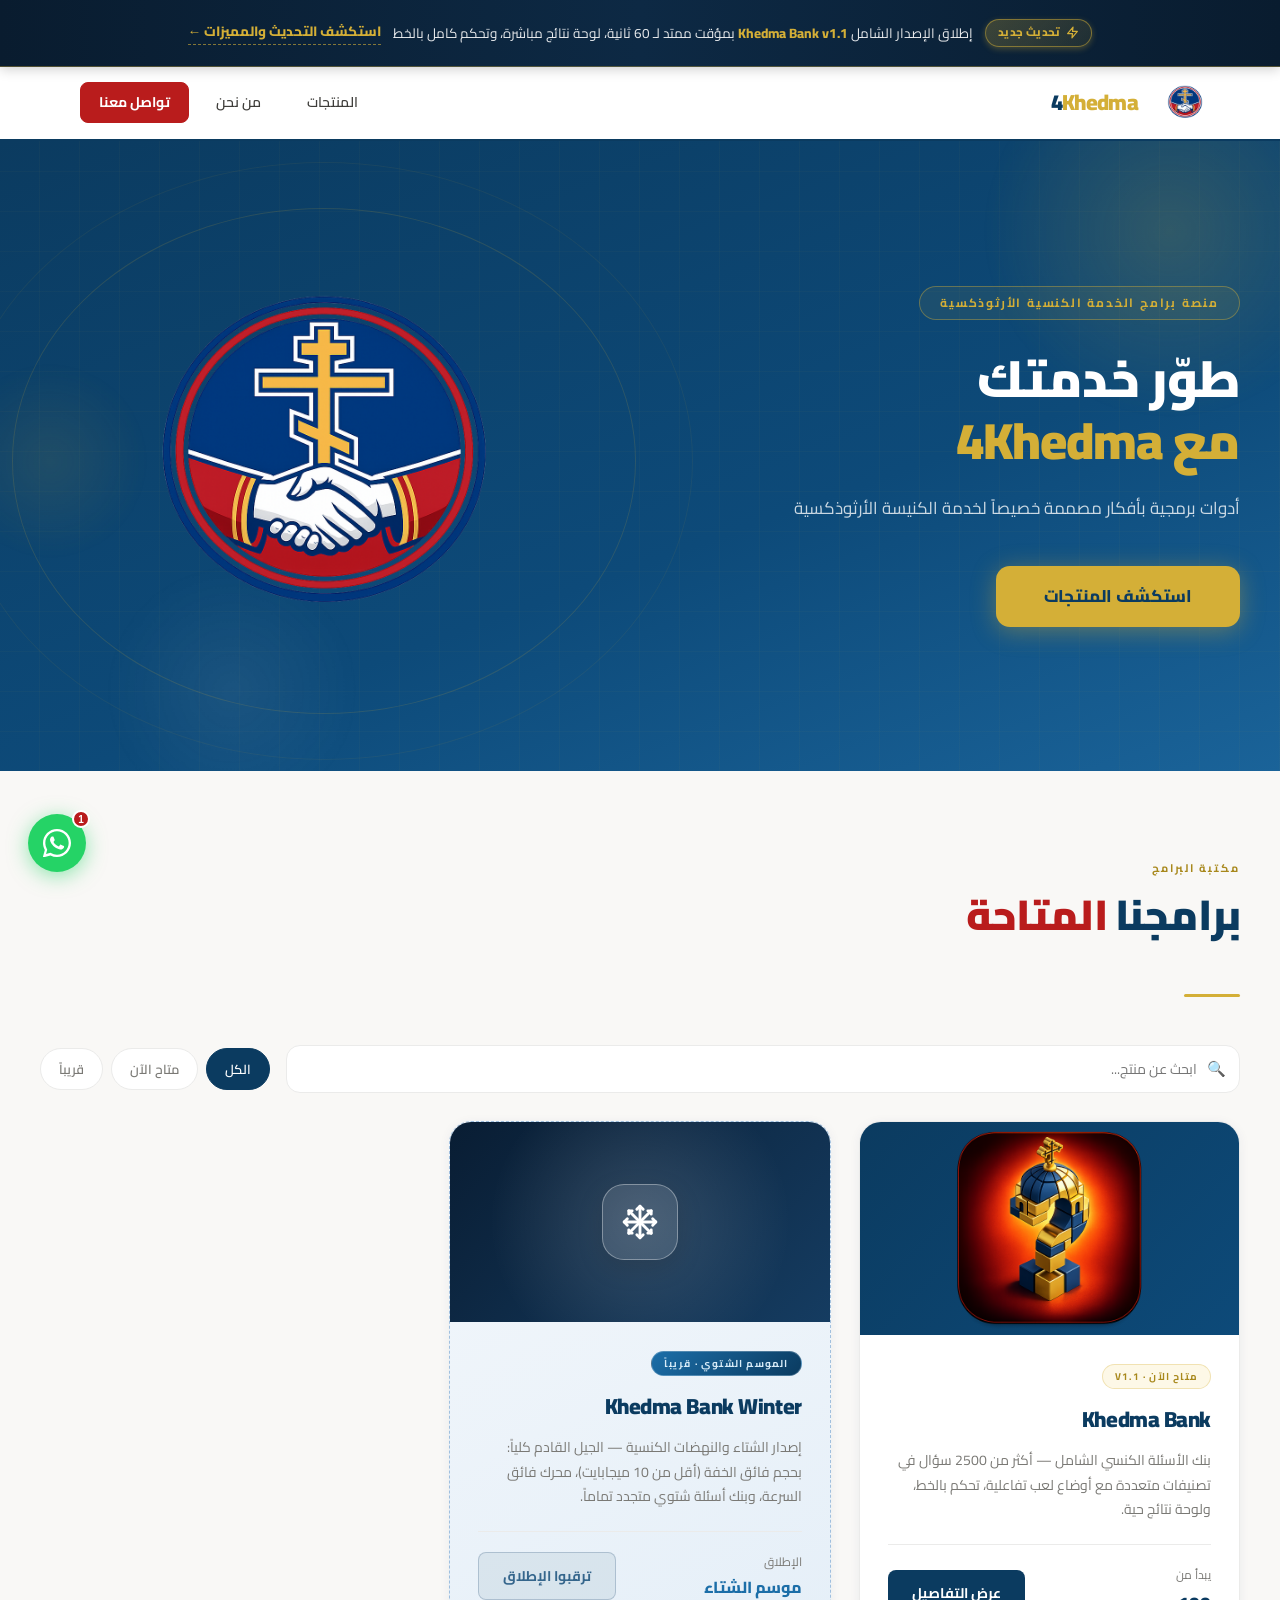
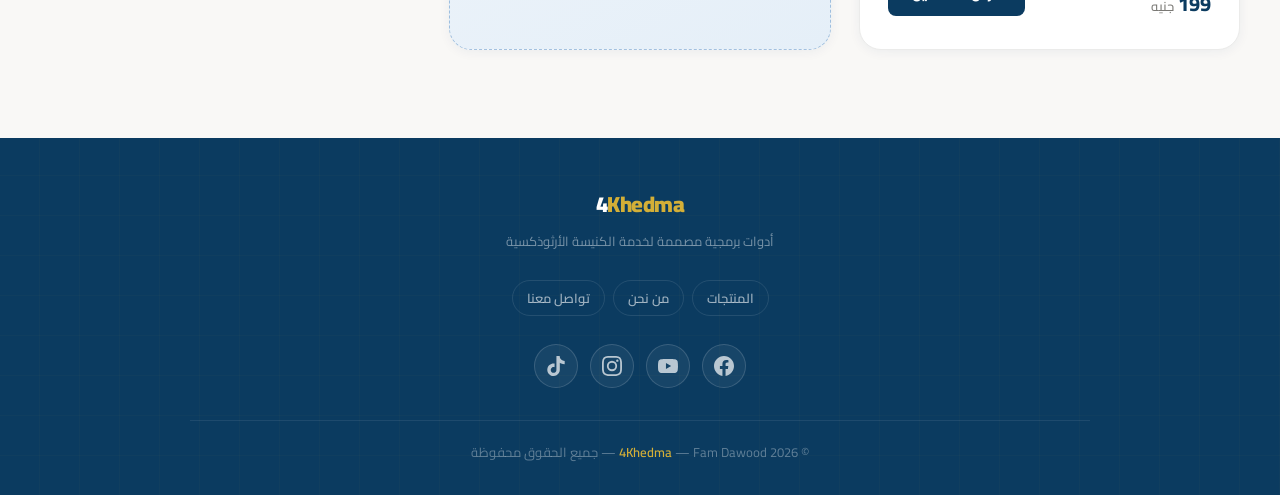
==== commit 24136bef: "Add files via upload" ====
--- a/index.html
+++ b/index.html
@@ -14,32 +14,36 @@
   <meta name="viewport" content="width=device-width, initial-scale=1.0">
 
   <!-- SEO -->
-  <meta name="description" content="Khedma Bank — بنك الأسئلة الكنسي الشامل. أكثر من 2500 سؤال، 4 أوضاع لعب، دعم كامل للغة العربية. مصمم لخدمة الكنيسة الأرثوذكسية.">
-  <meta name="keywords" content="Khedma Bank, بنك أسئلة, أسئلة كنسية, خدمة الشباب, كنيسة أرثوذكسية, 4Khedma">
+  <meta name="description" content="4Khedma — منصة برامج الخدمة الكنسية الأرثوذكسية. أدوات برمجية مصممة خصيصاً لخدمة الكنيسة — Khedma Bank: بنك أسئلة كنسي شامل بأكثر من 2500 سؤال.">
+  <meta name="keywords" content="4Khedma, Khedma Bank, برامج كنسية, أسئلة كنسية, خدمة الشباب, كنيسة أرثوذكسية">
   <meta name="author" content="Fam Dawood — 4Khedma">
   <meta name="robots" content="index, follow">
 
   <!-- Open Graph -->
-  <meta property="og:type"        content="product">
-  <meta property="og:url"         content="https://4khedma.com/products/khedma-bank/">
-  <meta property="og:title"       content="Khedma Bank — بنك الأسئلة الكنسي الشامل">
-  <meta property="og:description" content="أكثر من 2500 سؤال كنسي · 4 أوضاع لعب · واجهة عربية كاملة · يعمل بدون إنترنت">
-  <meta property="og:image"       content="https://4khedma.com/img/img_03.png">
+  <meta property="og:type"        content="website">
+  <meta property="og:url"         content="https://4khedma.com/">
+  <meta property="og:title"       content="4Khedma — منصة برامج الخدمة الكنسية">
+  <meta property="og:description" content="Khedma Bank — بنك الأسئلة الكنسي الشامل. أكثر من 2500 سؤال، أوضاع لعب متعددة، دعم كامل للغة العربية.">
+  <meta property="og:image"       content="https://4khedma.com/img/img_01.png">
   <meta property="og:image:width"  content="1200">
   <meta property="og:image:height" content="630">
   <meta property="og:locale"      content="ar_EG">
   <meta property="og:site_name"   content="4Khedma">
 
-  <title>Khedma Bank — بنك الأسئلة الكنسي | 4Khedma</title>
-  <link rel="icon" type="image/png" href="../../img/img_01.png">
-  <link rel="canonical" href="https://4khedma.com/products/khedma-bank/">
+  <title>4Khedma — منصة برامج الخدمة الكنسية</title>
+  <link rel="icon" type="image/png" href="img/img_01.png">
+  <link rel="canonical" href="https://4khedma.com/">
   <meta name="theme-color" content="#0B3B60">
+  <meta name="twitter:card" content="summary_large_image">
+  <meta name="twitter:title" content="4Khedma — منصة برامج الخدمة الكنسية">
+  <meta name="twitter:description" content="Khedma Bank — بنك الأسئلة الكنسي الشامل.">
+  <meta name="twitter:image" content="https://4khedma.com/img/img_01.png">
 
   <link rel="dns-prefetch" href="https://fonts.googleapis.com">
   <link rel="preconnect" href="https://fonts.googleapis.com">
   <link rel="preconnect" href="https://fonts.gstatic.com" crossorigin>
   <link href="https://fonts.googleapis.com/css2?family=Cairo:wght@300;400;500;600;700;900&family=Tajawal:wght@300;400;500;700;800&display=swap" rel="stylesheet">
-  <link rel="stylesheet" href="../../style.css?v=1.1.5">
+  <link rel="stylesheet" href="style.css?v=1.1.5">
   <style>
     /* Critical fallback styles to prevent any cache lag */
     .announcement-bar {
@@ -108,26 +112,64 @@
         gap: 8px;
       }
     }
+    .product-card.soon {
+      border: 1.5px dashed rgba(70, 130, 190, 0.45);
+      background: linear-gradient(155deg, #f3f7fb 0%, #e5eff8 100%);
+      position: relative;
+      overflow: hidden;
+    }
+    .product-card.soon:hover {
+      transform: translateY(-5px);
+      box-shadow: 0 16px 36px rgba(11, 59, 96, 0.12);
+      border-color: rgba(70, 130, 190, 0.8);
+    }
+    .winter-thumb {
+      background: linear-gradient(135deg, #0b2d4c 0%, #134b7a 50%, #1e6d9e 100%);
+      height: 200px;
+      display: flex;
+      align-items: center;
+      justify-content: center;
+      position: relative;
+      overflow: hidden;
+    }
+    .winter-thumb-decor {
+      position: absolute;
+      inset: 0;
+      background: radial-gradient(circle at 50% 50%, rgba(255, 255, 255, 0.15) 0%, transparent 70%);
+      pointer-events: none;
+    }
+    .winter-icon-badge {
+      width: 76px;
+      height: 76px;
+      border-radius: 22px;
+      background: rgba(255, 255, 255, 0.12);
+      border: 1.5px solid rgba(255, 255, 255, 0.35);
+      display: flex;
+      align-items: center;
+      justify-content: center;
+      color: #ffffff;
+      box-shadow: 0 8px 24px rgba(0, 0, 0, 0.2);
+    }
+    .winter-icon-badge svg {
+      width: 38px !important;
+      height: 38px !important;
+      max-width: 38px !important;
+      max-height: 38px !important;
+      display: block;
+    }
+    .badge-soon {
+      background: rgba(28, 110, 168, 0.12);
+      color: #1c6ea8;
+      border: 1px solid rgba(28, 110, 168, 0.3);
+    }
+    .soon-btn {
+      background: #e2e8f0;
+      color: #64748b;
+      cursor: not-allowed;
+      opacity: 0.85;
+      font-weight: 700;
+    }
   </style>
-  <script type="application/ld+json">
-  {
-    "@context": "https://schema.org",
-    "@type": "Product",
-    "name": "Khedma Bank",
-    "description": "بنك الأسئلة الكنسي الشامل — أكثر من 2500 سؤال، 4 أوضاع لعب، دعم كامل للغة العربية. مصمم لخدمة الكنيسة الأرثوذكسية.",
-    "brand": { "@type": "Brand", "name": "4Khedma" },
-    "image": "https://4khedma.com/img/img_03.png",
-    "url": "https://4khedma.com/products/khedma-bank/",
-    "offers": {
-      "@type": "AggregateOffer",
-      "priceCurrency": "EGP",
-      "lowPrice": "199",
-      "highPrice": "699",
-      "offerCount": "3",
-      "availability": "https://schema.org/InStock"
-    }
-  }
-  </script>
 </head>
 <body>
 
@@ -136,10 +178,10 @@
   <div class="announcement-inner">
     <span class="announcement-pill">
       <svg viewBox="0 0 24 24" width="13" height="13" fill="none" stroke="currentColor" stroke-width="2.2" stroke-linecap="round" stroke-linejoin="round"><polygon points="13 2 3 14 12 14 11 22 21 10 12 10 13 2"></polygon></svg>
-      تحديث شامل
+      تحديث جديد
     </span>
-    <span class="announcement-text">إطلاق التحديث الجديد <strong>Khedma Bank v1.1</strong> — تايمر حتى 60 ثانية، لوحة نتائج مباشرة، وتحكم كامل بالخط</span>
-    <a class="announcement-link" href="#whats-new" onclick="document.getElementById('whats-new').scrollIntoView({behavior:'smooth'}); return false;">ما الجديد في التحديث؟ ↓</a>
+    <span class="announcement-text">إطلاق الإصدار الشامل <strong>Khedma Bank v1.1</strong> بمؤقت ممتد لـ 60 ثانية، لوحة نتائج مباشرة، وتحكم كامل بالخط</span>
+    <a class="announcement-link" href="products/khedma-bank/">استكشف التحديث والمميزات ←</a>
   </div>
 </div>
 
@@ -148,14 +190,14 @@
   <div class="header-inner">
     <a class="logo-wrap" href="/">
       <div class="logo-icon">
-        <img loading="eager" decoding="async" alt="Logo" src="../../img/img_01.png" onerror="this.classList.add('img-broken')">
+        <img loading="eager" decoding="async" alt="Logo" src="img/img_01.png" onerror="this.classList.add('img-broken')">
         <span class="logo-text-inner" style="opacity:0;">4K</span>
       </div>
       <span class="logo-title">4<span>Khedma</span></span>
     </a>
     <nav class="header-nav">
-      <a class="nav-link" href="/#products">المنتجات</a>
-      <a class="nav-link" href="/#about">من نحن</a>
+      <a class="nav-link" href="#products">المنتجات</a>
+      <a class="nav-link" href="about.html">من نحن</a>
       <a class="nav-link accent" href="https://wa.me/201285458225" target="_blank" rel="noopener noreferrer">تواصل معنا</a>
     </nav>
     <button class="hamburger" id="hamburger-btn" onclick="toggleMobileNav()" aria-label="القائمة">
@@ -166,962 +208,115 @@
 
 <!-- Mobile Nav -->
 <nav class="mobile-nav" id="mobile-nav">
-  <a class="nav-link" href="/#products" onclick="closeMobileNav()">المنتجات</a>
-  <a class="nav-link" href="/#about"    onclick="closeMobileNav()">من نحن</a>
+  <a class="nav-link" href="#products" onclick="closeMobileNav()">المنتجات</a>
+  <a class="nav-link" href="about.html">من نحن</a>
   <a class="nav-link accent" href="https://wa.me/201285458225" target="_blank" rel="noopener noreferrer">تواصل معنا</a>
 </nav>
 
-<!-- ══ BACK BAR ══ -->
-<div class="back-bar">
-  <a class="back-btn" href="/">← العودة للمتجر</a>
-  <span class="breadcrumb">4Khedma <span>› Khedma Bank</span></span>
-</div>
-
-<!-- ══ SHOWCASE ══ -->
-<style>
-  .hero-trust{
-    display:flex; align-items:center; flex-wrap:wrap; gap:14px; margin-top:26px; padding-top:22px;
-    border-top:1px dashed var(--gray-200, #e2e0dc);
-  }
-  .hero-trust-avatars{ display:flex; flex-shrink:0; }
-  .hero-trust-avatars span{
-    width:34px; height:34px; border-radius:50%; display:flex; align-items:center; justify-content:center;
-    font-family:Cairo,sans-serif; font-weight:900; font-size:13px; color:#fff;
-    border:2px solid var(--white); box-shadow:0 0 0 1px var(--gray-100); margin-inline-start:-10px;
-    background:linear-gradient(135deg, var(--gold) 0%, #b5892a 100%);
-  }
-  .hero-trust-avatars span:first-child{ margin-inline-start:0; }
-  .hero-trust-avatars span:nth-child(2){ background:linear-gradient(135deg, var(--blue) 0%, #1c6ea8 100%); }
-  .hero-trust-avatars span.hero-trust-count{
-    background:var(--blue); color:var(--gold);
-    font-size:11.5px; font-weight:800; letter-spacing:-0.02em;
-  }
-  .hero-trust-text{ font-family:Tajawal,sans-serif; font-size:13.5px; line-height:1.8; color:var(--gray-600, #5c5a55); flex:1; min-width:220px; }
-  .hero-trust-text strong{ color:#b5892a; }
-  .hero-trust-text a{ color:var(--blue); font-weight:800; text-decoration:none; white-space:nowrap; }
-  .hero-trust-text a:hover{ text-decoration:underline; }
-  @media (max-width:640px){
-    .hero-trust{ flex-direction:column; align-items:flex-start; gap:10px; }
-  }
-
-  /* ── SIGNATURE: dashed icon roundel (used across mode/fairness/guarantee/trust icons) ── */
-  .icon-roundel{ position:relative; }
-  .icon-roundel::after{
-    content:''; position:absolute; inset:-5px; border-radius:inherit;
-    border:1px dashed currentColor; opacity:0.32; pointer-events:none;
-  }
-
-  /* ── SIGNATURE: ambient gold particles in hero ── */
-  .showcase-section{ position:relative; overflow:hidden; }
-  .hero-particles{ position:absolute; inset:0; pointer-events:none; z-index:0; overflow:hidden; }
-  .hero-particles span{
-    position:absolute; border-radius:50%;
-    background:radial-gradient(circle, rgba(212,175,55,0.55) 0%, rgba(212,175,55,0) 70%);
-    animation:heroParticleDrift linear infinite;
-  }
-  .hero-particles span:nth-child(1){ width:10px; height:10px; top:8%;  right:6%;  animation-duration:16s; animation-delay:0s; }
-  .hero-particles span:nth-child(2){ width:6px;  height:6px;  top:60%; right:14%; animation-duration:13s; animation-delay:-3s; }
-  .hero-particles span:nth-child(3){ width:8px;  height:8px;  top:30%; right:38%; animation-duration:19s; animation-delay:-7s; }
-  .hero-particles span:nth-child(4){ width:5px;  height:5px;  top:80%; right:44%; animation-duration:14s; animation-delay:-5s; }
-  .hero-particles span:nth-child(5){ width:7px;  height:7px;  top:14%; right:60%; animation-duration:21s; animation-delay:-11s; }
-  .hero-particles span:nth-child(6){ width:9px;  height:9px;  top:48%; right:80%; animation-duration:17s; animation-delay:-9s; }
-  @keyframes heroParticleDrift{
-    0%{ transform:translate(0,0); opacity:0; }
-    10%{ opacity:1; }
-    50%{ transform:translate(-18px,-26px); }
-    90%{ opacity:1; }
-    100%{ transform:translate(6px,-52px); opacity:0; }
-  }
-  @media (prefers-reduced-motion: reduce){
-    .hero-particles span{ animation:none; opacity:0.4; }
-  }
-  .showcase-header, .showcase-inner > .gallery-grid{ position:relative; z-index:1; }
-
-  /* ── SIGNATURE: screenshot "window chrome" frame ── */
-  .shot-chrome{
-    display:flex; align-items:center; gap:5px; flex-shrink:0; width:100%;
-    padding:0 10px; height:22px;
-    background:linear-gradient(180deg,#eef1f5 0%,#e2e7ee 100%);
-    border-bottom:1px solid rgba(19,58,94,0.08);
-  }
-  .shot-chrome span{ width:7px; height:7px; border-radius:50%; display:block; }
-  .shot-chrome span:nth-child(1){ background:#e6605a; }
-  .shot-chrome span:nth-child(2){ background:#e8b74f; }
-  .shot-chrome span:nth-child(3){ background:#57c25b; }
-  .shot-body{ position:relative; flex:1; overflow:hidden; width:100%; }
-  .shot-body img{ position:absolute; inset:0; width:100%; height:100%; object-fit:cover; }
-  .gallery-item.has-img, .step-image-placeholder.has-img{ padding:0; }
-
-  /* ── Trust-strip icon badges (replacing bare emoji) ── */
-  .trust-icon-wrap{
-    width:44px; height:44px; margin:0 auto 12px; border-radius:50%;
-    display:flex; align-items:center; justify-content:center;
-    background:rgba(212,175,55,0.12); border:1px solid rgba(212,175,55,0.3);
-    color:var(--gold); position:relative;
-  }
-</style>
-<section class="showcase-section">
-  <div class="hero-particles"><span></span><span></span><span></span><span></span><span></span><span></span></div>
-  <div class="showcase-inner">
-    <div class="showcase-header">
-
-      <div class="showcase-cover">
-        <img loading="lazy" decoding="async" alt="Khedma Bank Cover" src="../../img/img_03.png" style="display:block;" onerror="this.classList.add('img-broken')">
-      </div>
-
-      <div class="showcase-meta">
-        <span class="showcase-badge">بنك الأسئلة الكنسي</span>
-        <h1 class="showcase-title">Khedma Bank</h1>
-        <p class="showcase-tagline">
-          المرجع الشامل للأسئلة الكنسية الأرثوذكسية — أُعِدّ بعناية فائقة ليخدم الكنائس والخدام والمحاضرين في كل مكان.
-        </p>
-        <div class="showcase-quick-stats">
-          <div class="quick-stat"><span class="val">2500+</span><span class="lbl">سؤال</span></div>
-          <div class="quick-stat"><span class="val">9</span><span class="lbl">تصنيفات</span></div>
-          <div class="quick-stat"><span class="val">4</span><span class="lbl">أوضاع لعب</span></div>
+<!-- ══ HERO ══ -->
+<section class="hero">
+  <div class="hero-orb hero-orb-1"></div>
+  <div class="hero-orb hero-orb-2"></div>
+  <div class="hero-orb hero-orb-3"></div>
+  <div class="hero-inner">
+    <div class="hero-content">
+      <span class="hero-eyebrow">منصة برامج الخدمة الكنسية الأرثوذكسية</span>
+      <h1 class="hero-headline">
+        <span>طوّر خدمتك</span><br>
+        <span class="gold">مع 4Khedma</span>
+      </h1>
+      <p class="hero-sub">أدوات برمجية بأفكار مصممة خصيصاً لخدمة الكنيسة الأرثوذكسية</p>
+      <a class="hero-cta" href="#products">استكشف المنتجات</a>
+    </div>
+    <div class="hero-visual">
+      <div class="hero-visual-ring"></div>
+      <div class="hero-visual-ring"></div>
+      <img loading="eager" decoding="async" class="hero-product-img" src="img/img_01.png" alt="4Khedma" onerror="this.classList.add('img-broken')">
+    </div>
+  </div>
+</section>
+
+<!-- ══ PRODUCTS ══ -->
+<section class="section products-section" id="products">
+  <div class="section-inner">
+    <span class="section-label reveal">مكتبة البرامج</span>
+    <h2 class="section-title reveal reveal-delay-1">برامجنا <span>المتاحة</span></h2>
+    <div class="divider reveal reveal-delay-2"></div>
+
+    <div class="products-filter-bar">
+      <div class="search-wrap">
+        <span class="search-icon">🔍</span>
+        <input class="products-search" id="productsSearch" type="text" placeholder="ابحث عن منتج..." oninput="filterProducts()">
+      </div>
+      <div class="filter-tabs">
+        <button class="filter-tab active" data-filter="all"    onclick="setFilter(this,'all')">الكل</button>
+        <button class="filter-tab"        data-filter="active" onclick="setFilter(this,'active')">متاح الآن</button>
+        <button class="filter-tab"        data-filter="soon"   onclick="setFilter(this,'soon')">قريباً</button>
+      </div>
+    </div>
+
+    <div class="products-grid" id="productsGrid">
+
+      <!-- KHEDMA BANK -->
+      <div class="product-card" data-name="khedma bank بنك أسئلة" data-status="active"
+           onclick="window.location.href='products/khedma-bank/'">
+        <div class="product-card-thumb">
+          <img loading="eager" decoding="async" alt="Khedma Bank" src="img/img_02.png" style="display:block;" onerror="this.classList.add('img-broken')">
         </div>
-        <div class="showcase-actions">
-          <a class="btn-gold" href="#download-zone" onclick="document.getElementById('download-zone').scrollIntoView({behavior:'smooth'}); return false;">تحميل النسخة التجريبية</a>
-          <a class="btn-primary" href="#pricing-hub" onclick="document.getElementById('pricing-hub').scrollIntoView({behavior:'smooth'}); return false;">عرض الأسعار</a>
+        <div class="product-card-body">
+          <span class="product-badge">متاح الآن · v1.1</span>
+          <h3 class="product-name">Khedma Bank</h3>
+          <p class="product-desc">بنك الأسئلة الكنسي الشامل — أكثر من 2500 سؤال في تصنيفات متعددة مع أوضاع لعب تفاعلية، تحكم بالخط، ولوحة نتائج حية.</p>
+          <div class="product-card-footer">
+            <div>
+              <span class="product-price-from">يبدأ من</span>
+              <span class="product-price-val">199 <span>جنيه</span></span>
+            </div>
+            <button class="btn-view" onclick="window.location.href='products/khedma-bank/'; event.stopPropagation();">عرض التفاصيل</button>
+          </div>
         </div>
-        <div class="hero-trust">
-          <div class="hero-trust-avatars"><span>ب</span><span>م</span><span>ج</span><span class="hero-trust-count">+60</span></div>
-          <p class="hero-trust-text"><strong>+60 خادم</strong> من كنائس مختلفة بيستخدموا Khedma Bank بالفعل فى خدمتهم — <a href="#testimonials-anchor" onclick="document.getElementById('testimonials-anchor').scrollIntoView({behavior:'smooth'}); return false;">اقرأ آراءهم ↓</a></p>
+      </div>
+
+      <!-- KHEDMA BANK WINTER (SOON) -->
+      <div class="product-card soon" data-name="khedma bank winter الشتاء شتوي بنك الخدمة" data-status="soon">
+        <div class="product-card-thumb winter-thumb">
+          <div class="winter-thumb-decor"></div>
+          <div class="winter-icon-badge">
+            <svg viewBox="0 0 24 24" width="38" height="38" style="width:38px;height:38px;max-width:38px;max-height:38px;display:block;" fill="none" stroke="currentColor" stroke-width="1.8" stroke-linecap="round" stroke-linejoin="round">
+              <line x1="12" y1="2" x2="12" y2="22"></line>
+              <line x1="2" y1="12" x2="22" y2="12"></line>
+              <line x1="4.93" y1="4.93" x2="19.07" y2="19.07"></line>
+              <line x1="19.07" y1="4.93" x2="4.93" y2="19.07"></line>
+              <polyline points="10 4 12 2 14 4"></polyline>
+              <polyline points="10 20 12 22 14 20"></polyline>
+              <polyline points="4 10 2 12 4 14"></polyline>
+              <polyline points="20 10 22 12 20 14"></polyline>
+              <polyline points="7.05 4.93 4.93 4.93 4.93 7.05"></polyline>
+              <polyline points="16.95 19.07 19.07 19.07 19.07 16.95"></polyline>
+              <polyline points="4.93 16.95 4.93 19.07 7.05 19.07"></polyline>
+              <polyline points="19.07 7.05 19.07 4.93 16.95 4.93"></polyline>
+            </svg>
+          </div>
         </div>
-      </div>
-
-    </div>
-
-    <!-- GALLERY -->
-    <div class="gallery-grid">
-      <div class="gallery-item has-img" onclick="lbOpen(0)">
-        <div class="shot-chrome"><span></span><span></span><span></span></div>
-        <div class="shot-body"><img loading="lazy" decoding="async" alt="Screenshot 1" src="../../img/img_04.png" style="display:block;" onerror="this.classList.add('img-broken')"></div>
-      </div>
-      <div class="gallery-item has-img" onclick="lbOpen(1)">
-        <div class="shot-chrome"><span></span><span></span><span></span></div>
-        <div class="shot-body"><img loading="lazy" decoding="async" alt="Screenshot 2" src="../../img/img_05.png" style="display:block;" onerror="this.classList.add('img-broken')"></div>
-      </div>
-      <div class="gallery-item has-img" onclick="lbOpen(2)">
-        <div class="shot-chrome"><span></span><span></span><span></span></div>
-        <div class="shot-body"><img loading="lazy" decoding="async" alt="Screenshot 3" src="../../img/img_06.png" style="display:block;" onerror="this.classList.add('img-broken')"></div>
-      </div>
-      <div class="gallery-item has-img" onclick="lbOpen(3)">
-        <div class="shot-chrome"><span></span><span></span><span></span></div>
-        <div class="shot-body"><img loading="lazy" decoding="async" alt="Screenshot 4" src="../../img/img_07.png" style="display:block;" onerror="this.classList.add('img-broken')"></div>
-      </div>
-    </div>
-
+        <div class="product-card-body">
+          <span class="product-badge badge-soon">الموسم الشتوي · قريباً</span>
+          <h3 class="product-name">Khedma Bank Winter</h3>
+          <p class="product-desc">إصدار الشتاء والنهضات الكنسية — الجيل القادم كلياً: بحجم فائق الخفة (أقل من 10 ميجابايت)، محرك فائق السرعة، وبنك أسئلة شتوي متجدد تماماً.</p>
+          <div class="product-card-footer">
+            <div>
+              <span class="product-price-from">الإطلاق</span>
+              <span class="product-price-val" style="font-size:16px;color:#1c6ea8;">موسم الشتاء</span>
+            </div>
+            <button class="btn-view soon-btn" type="button" disabled>ترقبوا الإطلاق</button>
+          </div>
+        </div>
+      </div>
+
+    </div>
   </div>
 </section>
 
-<!-- ══ WHAT'S NEW IN V1.1 ══ -->
-<style>
-  .whats-new-section {
-    padding: 88px 40px;
-    background: linear-gradient(180deg, #091c2f 0%, #0d2944 50%, #071726 100%);
-    color: #ffffff;
-    position: relative;
-    overflow: hidden;
-    border-top: 1px solid rgba(212, 175, 55, 0.2);
-    border-bottom: 1px solid rgba(212, 175, 55, 0.2);
-  }
-  .whats-new-section::before {
-    content: '';
-    position: absolute;
-    inset: 0;
-    background:
-      radial-gradient(circle at 10% 20%, rgba(212, 175, 55, 0.1) 0%, transparent 40%),
-      radial-gradient(circle at 90% 80%, rgba(22, 78, 122, 0.2) 0%, transparent 50%);
-    pointer-events: none;
-  }
-  .whats-new-inner {
-    max-width: 1200px;
-    margin: 0 auto;
-    position: relative;
-    z-index: 1;
-    text-align: center;
-  }
-  .wn-version-badge {
-    display: inline-flex;
-    align-items: center;
-    gap: 8px;
-    background: rgba(212, 175, 55, 0.12);
-    border: 1px solid rgba(212, 175, 55, 0.4);
-    color: var(--gold, #d4af37);
-    font-family: 'Cairo', sans-serif;
-    font-weight: 800;
-    font-size: 13px;
-    padding: 6px 20px;
-    border-radius: 24px;
-    margin-bottom: 18px;
-  }
-  .whats-new-title {
-    font-family: 'Cairo', sans-serif;
-    font-weight: 900;
-    font-size: clamp(26px, 3.2vw, 40px);
-    color: #ffffff;
-    margin-bottom: 14px;
-    letter-spacing: -0.01em;
-  }
-  .whats-new-title span {
-    color: var(--gold, #d4af37);
-  }
-  .whats-new-sub {
-    font-family: 'Tajawal', sans-serif;
-    font-size: 16px;
-    color: rgba(255, 255, 255, 0.75);
-    max-width: 720px;
-    margin: 0 auto 52px;
-    line-height: 1.9;
-  }
-  .wn-grid {
-    display: grid;
-    grid-template-columns: repeat(auto-fit, minmax(260px, 1fr));
-    gap: 24px;
-    text-align: right;
-  }
-  .wn-card {
-    background: rgba(255, 255, 255, 0.035);
-    border: 1px solid rgba(212, 175, 55, 0.18);
-    border-radius: 22px;
-    padding: 30px 24px;
-    transition: transform 0.35s ease, border-color 0.35s ease, box-shadow 0.35s ease, background 0.35s ease;
-    display: flex;
-    flex-direction: column;
-    gap: 14px;
-    backdrop-filter: blur(8px);
-    -webkit-backdrop-filter: blur(8px);
-  }
-  .wn-card:hover {
-    transform: translateY(-6px);
-    border-color: rgba(212, 175, 55, 0.55);
-    box-shadow: 0 20px 42px rgba(0, 0, 0, 0.3), 0 0 24px rgba(212, 175, 55, 0.15);
-    background: rgba(255, 255, 255, 0.06);
-  }
-  .wn-icon-wrap {
-    width: 52px;
-    height: 52px;
-    border-radius: 16px;
-    background: linear-gradient(135deg, rgba(212, 175, 55, 0.22) 0%, rgba(11, 59, 96, 0.45) 100%);
-    border: 1px solid rgba(212, 175, 55, 0.4);
-    color: var(--gold, #d4af37);
-    display: flex;
-    align-items: center;
-    justify-content: center;
-    flex-shrink: 0;
-  }
-  .wn-icon-wrap svg {
-    width: 26px !important;
-    height: 26px !important;
-    max-width: 26px !important;
-    max-height: 26px !important;
-    display: block;
-  }
-  .wn-card-title {
-    font-family: 'Cairo', sans-serif;
-    font-weight: 800;
-    font-size: 17.5px;
-    color: #ffffff;
-    line-height: 1.45;
-  }
-  .wn-card-desc {
-    font-family: 'Tajawal', sans-serif;
-    font-size: 14px;
-    line-height: 1.9;
-    color: rgba(255, 255, 255, 0.72);
-  }
-</style>
-<section class="whats-new-section" id="whats-new">
-  <div class="whats-new-inner">
-    <span class="wn-version-badge">
-      <svg viewBox="0 0 24 24" width="14" height="14" style="width:14px;height:14px;max-width:14px;max-height:14px;display:inline-block;" fill="none" stroke="currentColor" stroke-width="2.2" stroke-linecap="round" stroke-linejoin="round"><polygon points="13 2 3 14 12 14 11 22 21 10 12 10 13 2"></polygon></svg>
-      الإصدار الجديد v1.1
-    </span>
-    <h2 class="whats-new-title">ما الجديد في <span>تحديث بنك الخدمة v1.1</span></h2>
-    <div class="divider" style="margin-bottom:20px;"></div>
-    <p class="whats-new-sub">تطوير شامل ومدروس لكافة أوضاع ومحركات اللعبة لضمان أعلى مستويات المتعة والعدالة في أنشطة الكنيسة واجتماعات الشباب.</p>
-
-    <div class="wn-grid">
-
-      <!-- Card 1: Timer 60s -->
-      <div class="wn-card">
-        <div class="wn-icon-wrap">
-          <svg viewBox="0 0 24 24" width="26" height="26" style="width:26px;height:26px;max-width:26px;max-height:26px;display:block;" fill="none" stroke="currentColor" stroke-width="1.8" stroke-linecap="round" stroke-linejoin="round">
-            <circle cx="12" cy="13" r="8"></circle>
-            <line x1="12" y1="13" x2="12" y2="9"></line>
-            <line x1="12" y1="13" x2="15" y2="15"></line>
-            <line x1="9" y1="2" x2="15" y2="2"></line>
-            <line x1="12" y1="2" x2="12" y2="5"></line>
-          </svg>
-        </div>
-        <h3 class="wn-card-title">مؤقت أسئلة ممتد حتى 60 ثانية</h3>
-        <p class="wn-card-desc">إمكانية رفع وقت الإجابة حتى 60 ثانية لكل سؤال أو اختيار وضع "بدون تايمر"، لمنح المخدومين فرصة كافية للتفكير العميق في الأسئلة الصعبة والتنافس الهادئ.</p>
-      </div>
-
-      <!-- Card 2: Font scaling -->
-      <div class="wn-card">
-        <div class="wn-icon-wrap">
-          <svg viewBox="0 0 24 24" width="26" height="26" style="width:26px;height:26px;max-width:26px;max-height:26px;display:block;" fill="none" stroke="currentColor" stroke-width="1.8" stroke-linecap="round" stroke-linejoin="round">
-            <polyline points="4 7 4 4 20 4 20 7"></polyline>
-            <line x1="9" y1="20" x2="15" y2="20"></line>
-            <line x1="12" y1="4" x2="12" y2="20"></line>
-          </svg>
-        </div>
-        <h3 class="wn-card-title">تحكم متكامل بحجم خط الأسئلة</h3>
-        <p class="wn-card-desc">سلايدر دقيق وأزرار سريعة لاختيار حجم الخط المناسب (85%، 100%، 120%، 140%) لضمان وضوح كامل ومريح للقراءة على شاشات العرض والبروجيكتور في القاعات الكبيرة.</p>
-      </div>
-
-      <!-- Card 3: 1v1 live scoreboard -->
-      <div class="wn-card">
-        <div class="wn-icon-wrap">
-          <svg viewBox="0 0 24 24" width="26" height="26" style="width:26px;height:26px;max-width:26px;max-height:26px;display:block;" fill="none" stroke="currentColor" stroke-width="1.8" stroke-linecap="round" stroke-linejoin="round">
-            <rect x="3" y="3" width="18" height="18" rx="2"></rect>
-            <line x1="12" y1="3" x2="12" y2="21"></line>
-            <path d="M8 8h.01M8 12h.01M8 16h.01M16 8h.01M16 12h.01M16 16h.01"></path>
-          </svg>
-        </div>
-        <h3 class="wn-card-title">لوحة نتائج تفاعلية لمواجهات 1 ضد 1</h3>
-        <p class="wn-card-desc">إظهار النقاط المباشرة لكل متسابق لحظة بلحظة طوال المباراة، مع مؤشر ضوئي ذكي يوضح صاحب الدور الحالي بمنتهى الشفافية والتكافؤ.</p>
-      </div>
-
-      <!-- Card 4: Quick rematch -->
-      <div class="wn-card">
-        <div class="wn-icon-wrap">
-          <svg viewBox="0 0 24 24" width="26" height="26" style="width:26px;height:26px;max-width:26px;max-height:26px;display:block;" fill="none" stroke="currentColor" stroke-width="1.8" stroke-linecap="round" stroke-linejoin="round">
-            <polyline points="1 4 1 10 7 10"></polyline>
-            <polyline points="23 20 23 14 17 14"></polyline>
-            <path d="M20.49 9A9 9 0 0 0 5.64 5.64L1 10m22 4l-4.64 4.36A9 9 0 0 1 3.51 15"></path>
-          </svg>
-        </div>
-        <h3 class="wn-card-title">إعادة التحدي فوراً بنقرة واحدة</h3>
-        <p class="wn-card-desc">إمكانية بدء جولة جديدة فوراً بنفس المتنافسين ونفس الإعدادات وبسحب أسئلة جديدة غير مكررة مباشرة من شاشة النتيجة دون الحاجة لإعادة الضبط من البداية.</p>
-      </div>
-
-      <!-- Card 5: Tournament engine -->
-      <div class="wn-card">
-        <div class="wn-icon-wrap">
-          <svg viewBox="0 0 24 24" width="26" height="26" style="width:26px;height:26px;max-width:26px;max-height:26px;display:block;" fill="none" stroke="currentColor" stroke-width="1.8" stroke-linecap="round" stroke-linejoin="round">
-            <path d="M6 9H4.5a2.5 2.5 0 0 1 0-5H6"></path>
-            <path d="M18 9h1.5a2.5 2.5 0 0 0 0-5H18"></path>
-            <path d="M4 22h16"></path>
-            <path d="M10 14.66V17c0 .55-.45 1-1 1H7v2h10v-2h-2c-.55 0-1-.45-1-1v-2.34"></path>
-            <path d="M6 4h12v6c0 3.31-2.69 6-6 6s-6-2.69-6-6V4z"></path>
-          </svg>
-        </div>
-        <h3 class="wn-card-title">تنظيم بطولات إقصائية حتى 16 متسابقاً</h3>
-        <p class="wn-card-desc">دعم كامل لتنظيم دورات وبطولات كنسية (4، 8، 12، 16 متنافساً) مع معالجة حاسمة وتلقائية للسؤال الفاصل عند التعادل بدون أي بطء أو تجمد.</p>
-      </div>
-
-      <!-- Card 6: Wheel physics -->
-      <div class="wn-card">
-        <div class="wn-icon-wrap">
-          <svg viewBox="0 0 24 24" width="26" height="26" style="width:26px;height:26px;max-width:26px;max-height:26px;display:block;" fill="none" stroke="currentColor" stroke-width="1.8" stroke-linecap="round" stroke-linejoin="round">
-            <circle cx="12" cy="12" r="9"></circle>
-            <line x1="12" y1="3" x2="12" y2="21"></line>
-            <line x1="3" y1="12" x2="21" y2="12"></line>
-            <line x1="5.6" y1="5.6" x2="18.4" y2="18.4"></line>
-            <line x1="18.4" y1="5.6" x2="5.6" y2="18.4"></line>
-            <circle cx="12" cy="12" r="2" fill="currentColor"></circle>
-          </svg>
-        </div>
-        <h3 class="wn-card-title">مزامنة تامة لدوران عجلة الحظ</h3>
-        <p class="wn-card-desc">ربط فيزيائي دقيق بين زاوية توقف المؤشر وقسم السؤال المسحوب بنسبة 100%، مع إمكانية استثناء أو تفعيل أقسام محددة بكل مرونة وسهولة.</p>
-      </div>
-
-      <!-- Card 7: Remote & Keyboard -->
-      <div class="wn-card">
-        <div class="wn-icon-wrap">
-          <svg viewBox="0 0 24 24" width="26" height="26" style="width:26px;height:26px;max-width:26px;max-height:26px;display:block;" fill="none" stroke="currentColor" stroke-width="1.8" stroke-linecap="round" stroke-linejoin="round">
-            <rect x="2" y="4" width="20" height="16" rx="2"></rect>
-            <line x1="6" y1="8" x2="6.01" y2="8"></line>
-            <line x1="10" y1="8" x2="10.01" y2="8"></line>
-            <line x1="14" y1="8" x2="14.01" y2="8"></line>
-            <line x1="18" y1="8" x2="18.01" y2="8"></line>
-            <line x1="6" y1="12" x2="6.01" y2="12"></line>
-            <line x1="18" y1="12" x2="18.01" y2="12"></line>
-            <line x1="9" y1="16" x2="15" y2="16"></line>
-          </svg>
-        </div>
-        <h3 class="wn-card-title">دعم ريموت العرض واختصارات الكيبورد</h3>
-        <p class="wn-card-desc">إدارة فقرة الأسئلة والمسابقات عن بعد بسهولة تامة عبر الأرقام (1-4) لاختيار الإجابات وزر المسافة (Space) لإيقاف المؤقت مؤقتاً عند الحاجة للنقاش.</p>
-      </div>
-
-      <!-- Card 8: Size & Speed -->
-      <div class="wn-card">
-        <div class="wn-icon-wrap">
-          <svg viewBox="0 0 24 24" width="26" height="26" style="width:26px;height:26px;max-width:26px;max-height:26px;display:block;" fill="none" stroke="currentColor" stroke-width="1.8" stroke-linecap="round" stroke-linejoin="round">
-            <polygon points="13 2 3 14 12 14 11 22 21 10 12 10 13 2"></polygon>
-          </svg>
-        </div>
-        <h3 class="wn-card-title">حجم أخف وسرعة استجابة فورية</h3>
-        <p class="wn-card-desc">ضغط ملف التثبيت ليصبح 122 ميجابايت فقط مع تحسين استهلاك الذاكرة والمعالج ليعمل بسلاسة وانسيابية تامة على أجهزة الكنائس والخدمة القديمة.</p>
-      </div>
-
-    </div>
-  </div>
-</section>
-
-<!-- ══ STORY ══ -->
-<section style="padding:80px 40px;background:#fff;">
-  <div class="story-grid" style="max-width:1200px;margin:0 auto;display:grid;grid-template-columns:1fr 1fr;gap:56px;align-items:start;">
-    <div style="direction:rtl;text-align:right;">
-      <h2 style="font-size:clamp(22px,2.4vw,32px);font-weight:900;color:var(--blue);margin-bottom:24px;letter-spacing:-0.02em;">من <span style="color:var(--gold);">تجربتي الشخصية</span> جاءت الفكرة</h2>
-      <p style="font-size:15.5px;line-height:2;color:#444;white-space:pre-line;">لما بدأت أخدم في الكنيسة وبدأ يتطلب مني فقرات أسئلة، كنت بستسهل التحضير في البداية وأقول دول مجرد كام سؤال هيتحضروا ومش هياخدوا مني وقت..
-
-لكن اللي حصل كان عكس كده تماماً.. عند وقت التحضير كنت ممكن ألاقي نفسي أخدت ساعتين أو أكتر عشان أحضّر 20 أو 30 سؤال ميكونوش اتعرضوا قبل كده ع المخدومين! وتبقى خادم بروفيشنال بقى لو عرفت تعرض الأسئلة ع المخدومين بأساليب مختلفة عشان يكونوا متعاونين معاك وتعدي الفقرة على خير 😅
-
-المهم.. من هنا جاتلي فكرة إني أعمل "بنك الخدمة - Khedma Bank" 🥇 مشروع أخد مني مجهود شهر ونص شغل متواصل من تجهيز أكواد ومنطق، عشان يضم أكتر من "2500+ سؤال" بتصنيفات متنوعة جداً، و ٤ أنظمة لعب مختلفة (كلاسيك - العباقرة - عجلة الحظ - البطولة) عشان تقضي على الملل تماماً!
-
-وفي نفس الوقت حليت مشكلة "الوقت" اللي مكنتش لوحدي اللي بواجهها، لأن أكيد في خدام كتير بيواجهوا نفس المشكلة. وبكده المجهود اللي هتحطه في التحضير ممكن تستغله لفقرة تانية أو توفره لوقتك إنت عموماً. ⏳
-
-صلواتكم من أجل الخدمة ❤️</p>
-    </div>
-    <div style="display:flex;align-items:flex-start;justify-content:center;">
-      <img loading="lazy" decoding="async" src="../../img/img_12.png" alt="Khedma Bank Story"
-        style="width:100%;border-radius:20px;box-shadow:0 16px 48px rgba(11,59,96,0.15);animation:imgFloat 7s ease-in-out infinite;" onerror="this.classList.add('img-broken')">
-    </div>
-  </div>
-</section>
-
-<!-- ══ YOUTUBE ══ -->
-<section class="yt-section" style="padding:64px 40px;background:#f7f9fc;">
-  <div style="max-width:860px;margin:0 auto;text-align:center;">
-    <span class="section-label">مرجع مرئي</span>
-    <h2 class="section-title" style="margin-bottom:8px;">الفيديو المرجعي لبنك الخدمة <span>وشرح شامل!</span></h2>
-    <div class="divider"></div>
-    <div style="position:relative;width:100%;padding-bottom:56.25%;border-radius:20px;overflow:hidden;box-shadow:0 16px 48px rgba(11,59,96,0.15);margin-top:36px;">
-      <iframe src="https://www.youtube.com/embed/XdVjYTxKzEI" title="الفيديو المرجعي لبنك الخدمة"
-        frameborder="0" allow="accelerometer;autoplay;clipboard-write;encrypted-media;gyroscope;picture-in-picture"
-        allowfullscreen style="position:absolute;top:0;left:0;width:100%;height:100%;"></iframe>
-    </div>
-  </div>
-</section>
-
-<!-- ══ GAME MODES ══ -->
-<style>
-  .modes-section{ padding:84px 40px; background:var(--off-white,#f7f9fc); }
-  .modes-inner{ max-width:1200px; margin:0 auto; text-align:center; }
-  .modes-grid{ display:grid; grid-template-columns:repeat(auto-fit,minmax(260px,1fr)); gap:26px; margin-top:44px; text-align:right; }
-  .mode-card{
-    position:relative; padding:32px 28px; border-radius:22px; background:#fff;
-    box-shadow:0 12px 32px rgba(19,58,94,0.08); border:1px solid rgba(19,58,94,0.06);
-    display:flex; flex-direction:column; gap:14px; transition:transform .35s ease, box-shadow .35s ease;
-  }
-  .mode-card:hover{ transform:translateY(-6px); box-shadow:0 18px 40px rgba(19,58,94,0.14); }
-  .mode-icon-wrap{
-    width:54px; height:54px; border-radius:16px; display:flex; align-items:center; justify-content:center;
-    color:#fff; background:linear-gradient(135deg, var(--gold) 0%, #b5892a 100%);
-  }
-  .mode-icon-wrap svg{ width:26px !important; height:26px !important; max-width:26px; max-height:26px; display:block; }
-  .mode-card:nth-child(2) .mode-icon-wrap{ background:linear-gradient(135deg, var(--blue) 0%, #1c6ea8 100%); }
-  .mode-card:nth-child(3) .mode-icon-wrap{ background:linear-gradient(135deg, #2e9e6d 0%, #1c6f4c 100%); }
-  .mode-card:nth-child(4) .mode-icon-wrap{ background:linear-gradient(135deg, #c0392b 0%, #922b21 100%); }
-  .mode-title{ font-family:Cairo,sans-serif; font-weight:900; font-size:19px; color:var(--blue); }
-  .mode-desc{ font-family:Tajawal,sans-serif; font-size:14px; line-height:1.9; color:#555; }
-  .mode-points{ list-style:none; padding:0; margin:0; display:flex; flex-direction:column; gap:8px; }
-  .mode-points li{ font-family:Tajawal,sans-serif; font-size:13.5px; color:#444; line-height:1.7; padding-inline-start:20px; position:relative; }
-  .mode-points li::before{ content:'✦'; position:absolute; inline-size:16px; inset-inline-start:0; color:var(--gold); font-size:12px; top:2px; }
-</style>
-<section class="modes-section">
-  <div class="modes-inner">
-    <span class="section-label">أنظمة اللعب</span>
-    <h2 class="section-title">4 أساليب <span>مختلفة ومبتكرة</span></h2>
-    <div class="divider"></div>
-    <div class="modes-grid">
-      <div class="mode-card">
-        <div class="mode-icon-wrap icon-roundel"><svg viewBox="0 0 24 24" width="26" height="26" style="width:26px;height:26px;max-width:26px;max-height:26px;display:block;" fill="none" stroke="currentColor" stroke-width="1.8" stroke-linecap="round" stroke-linejoin="round"><circle cx="12" cy="12" r="9"></circle><circle cx="12" cy="12" r="5.5" opacity="0.6"></circle><circle cx="12" cy="12" r="2" fill="currentColor" fill-opacity="0.3"></circle><path d="M12 2v3M12 19v3M2 12h3M19 12h3" opacity="0.5"></path><path d="M14.5 9.5L20 4M20 4h-4M20 4v4" stroke-width="2"></path></svg></div>
-        <p class="mode-title">الكلاسيكي</p>
-        <p class="mode-desc">الطريقة التقليدية المحبوبة بثلاث صور مختلفة للعب.</p>
-        <ul class="mode-points">
-          <li>لعب فردي — مخدوم واحد يتحدى نفسه</li>
-          <li>واحد ضد واحد (1vs1) بإدخال الأسماء</li>
-          <li>فريق ضد فريق مع تناوب تلقائي للأدوار بنفس مستوى الصعوبة</li>
-        </ul>
-      </div>
-      <div class="mode-card">
-        <div class="mode-icon-wrap icon-roundel"><svg viewBox="0 0 24 24" width="26" height="26" style="width:26px;height:26px;max-width:26px;max-height:26px;display:block;" fill="none" stroke="currentColor" stroke-width="1.8" stroke-linecap="round" stroke-linejoin="round"><circle cx="12" cy="13" r="8"></circle><path d="M12 9v4l3 2" stroke-width="2"></path><path d="M12 2v3M9 2h6M19 6l-1.5 1.5M5 6l1.5 1.5"></path><path d="M2 13h2M20 13h2" opacity="0.5"></path><polygon points="12 11 11 13 13 13 12 15" fill="currentColor" opacity="0.9"></polygon></svg></div>
-        <p class="mode-title">العباقرة</p>
-        <p class="mode-desc">حماس وضغط عصبي إيجابي بنظام "خزنة الوقت" لكل فريق.</p>
-        <ul class="mode-points">
-          <li>من فريقين حتى 10 فرق، وخزنة وقت (60 / 90 / 120 / 150 ثانية)</li>
-          <li>خصم 5 ثوانٍ فوري عند كل إجابة خاطئة</li>
-          <li>انتقال تلقائي بين الفرق و"لوحة شرف" بالإحصائيات في النهاية</li>
-        </ul>
-      </div>
-      <div class="mode-card">
-        <div class="mode-icon-wrap icon-roundel"><svg viewBox="0 0 24 24" width="26" height="26" style="width:26px;height:26px;max-width:26px;max-height:26px;display:block;" fill="none" stroke="currentColor" stroke-width="1.8" stroke-linecap="round" stroke-linejoin="round"><circle cx="12" cy="12.5" r="8.5"></circle><circle cx="12" cy="12.5" r="2.2" fill="currentColor" fill-opacity="0.25"></circle><path d="M12 4v6M12 15v6M4 12.5h6M15 12.5h6M6.3 6.8l4.2 4.2M13.5 14l4.2 4.2M6.3 18.2l4.2-4.2M13.5 11l4.2-4.2" opacity="0.65"></path><polygon points="12 1.5 14 5 10 5" fill="currentColor" stroke="none"></polygon></svg></div>
-        <p class="mode-title">عجلة الحظ</p>
-        <p class="mode-desc">لوحة تفاعلية سريعة ومثالية للفقرات الترفيهية.</p>
-        <ul class="mode-points">
-          <li>لف العجلة تلقائياً بضغطة واحدة</li>
-          <li>سؤال مباشر من القسم اللي هيوقف عليه المؤشر</li>
-          <li>تحكم في حجم العجلة واختيار الأقسام المشاركة</li>
-        </ul>
-      </div>
-      <div class="mode-card">
-        <div class="mode-icon-wrap icon-roundel"><svg viewBox="0 0 24 24" width="26" height="26" style="width:26px;height:26px;max-width:26px;max-height:26px;display:block;" fill="none" stroke="currentColor" stroke-width="1.8" stroke-linecap="round" stroke-linejoin="round"><path d="M6 3h12v6a6 6 0 0 1-12 0V3z"></path><path d="M6 5H3.5a2.5 2.5 0 0 0 0 5H6M18 5h2.5a2.5 2.5 0 0 1 0 5H18"></path><path d="M12 15v4M8 21h8M9 19h6"></path><polygon points="12 6.5 13 8.5 15.2 8.7 13.6 10.1 14 12.2 12 11.1 10 12.2 10.4 10.1 8.8 8.7 11 8.5" fill="currentColor" stroke="none"></polygon></svg></div>
-        <p class="mode-title">البطولة الإقصائية</p>
-        <p class="mode-desc">إدارة دورات وبطولات متكاملة داخل الاجتماع.</p>
-        <ul class="mode-points">
-          <li>أفراد أو فرق (4 / 8 / 12 / 16 منافس) وعدد أسئلة لكل مواجهة</li>
-          <li>جدول بطولة تلقائي (ربع نهائي، نصف نهائي، نهائي)</li>
-          <li>"سؤال فاصل" عند التعادل حتى يتأهل الفائز، ومنصة تتويج في النهاية</li>
-        </ul>
-      </div>
-    </div>
-  </div>
-</section>
-
-<!-- ══ FEATURES ══ -->
-<style>
-  .features-grid .feature-item{
-    position:relative; transition:transform .35s cubic-bezier(.2,.8,.2,1), box-shadow .35s ease;
-    border-radius:16px;
-  }
-  .features-grid .feature-item::before{
-    content:''; position:absolute; inset:0; border-radius:16px; padding:1px;
-    background:linear-gradient(135deg, rgba(212,175,55,0.35), transparent 60%);
-    -webkit-mask:linear-gradient(#fff 0 0) content-box, linear-gradient(#fff 0 0);
-    -webkit-mask-composite:xor; mask-composite:exclude;
-    opacity:0; transition:opacity .35s ease; pointer-events:none;
-  }
-  .features-grid .feature-item:hover{
-    transform:translateY(-6px);
-    box-shadow:0 16px 34px rgba(19,58,94,0.12), 0 0 0 1px rgba(212,175,55,0.15);
-  }
-  .features-grid .feature-item:hover::before{ opacity:1; }
-  .features-grid .feature-marker{ transition:color .35s ease, transform .35s ease; }
-  .features-grid .feature-item:hover .feature-marker{ color:var(--gold); transform:scale(1.08); }
-</style>
-<section class="features-section">
-  <div class="features-inner">
-    <span class="section-label">مميزات البرنامج</span>
-    <h2 class="section-title">كل ما تحتاجه <span>في مكان واحد</span></h2>
-    <div class="divider"></div>
-    <div class="features-grid">
-      <div class="feature-item"><div class="feature-marker">01</div><div class="feature-text"><p class="feature-title">أكثر من 2500 سؤال كنسي</p><p class="feature-desc">مكتبة ضخمة من الأسئلة المصنفة بعناية تشمل الدينية المسيحية، التاريخ، الجغرافيا، الألغاز، الرياضية وغيرها.</p></div></div>
-      <div class="feature-item"><div class="feature-marker">02</div><div class="feature-text"><p class="feature-title">فصّل على مزاجك</p><p class="feature-desc">اختر ودمج تصنيفات معينة فقط للعب بها، أو العب بقسم واحد، أو فعّل "عشوائي" شامل لكل الأقسام.</p></div></div>
-      <div class="feature-item"><div class="feature-marker">03</div><div class="feature-text"><p class="feature-title">تحكم كامل في الصعوبة والتايمر</p><p class="feature-desc">3 مستويات (سهل 30 ث، متوسط 25 ث، صعب 20 ث) أو عشوائي بينهم، مع خيار "بدون مؤقت" لترك المخدوم يفكر براحته.</p></div></div>
-      <div class="feature-item"><div class="feature-marker">04</div><div class="feature-text"><p class="feature-title">واجهة عربية كاملة</p><p class="feature-desc">مصمم من الأساس للغة العربية مع دعم كامل للاتجاه من اليمين إلى اليسار وخطوط احترافية.</p></div></div>
-      <div class="feature-item"><div class="feature-marker">05</div><div class="feature-text"><p class="feature-title">تحكم في حجم الخط</p><p class="feature-desc">عدّل حجم خط الأسئلة (صغير، عادي، كبير، كبير جداً) لضمان وضوح القراءة على الشاشات الكبيرة والبروجيكتور.</p></div></div>
-      <div class="feature-item"><div class="feature-marker">06</div><div class="feature-text"><p class="feature-title">تثبيت بدون إنترنت</p><p class="feature-desc">يعمل البرنامج بالكامل دون الحاجة لاتصال دائم بالإنترنت — مثالي لبيئات الخدمة المختلفة.</p></div></div>
-      <div class="feature-item"><div class="feature-marker">07</div><div class="feature-text"><p class="feature-title">وضع الإيقاف المؤقت</p><p class="feature-desc">عند تفعيل الإيقاف المؤقت، يختفي نص السؤال والإجابات تماماً لمنع الغش أو التفكير في الإجابة أثناء التوقف.</p></div></div>
-      <div class="feature-item"><div class="feature-marker">08</div><div class="feature-text"><p class="feature-title">لوحة نتائج ومتابعة</p><p class="feature-desc">سجّل نتائج الجلسات وتابع تطور المشاركين عبر جلسات متعددة بلوحة تحكم واضحة.</p></div></div>
-      <div class="feature-item"><div class="feature-marker">09</div><div class="feature-text"><p class="feature-title">أسعار مناسبة لكل الأنشطة الكنسية</p><p class="feature-desc">بمبلغ رمزي ستحصل على مكتبة أسئلة توّفر الكثير من الوقت لاستغلاله في خدمات أخرى!</p></div></div>
-      <div class="feature-item"><div class="feature-marker">10</div><div class="feature-text"><p class="feature-title">تحديثات مستمرة</p><p class="feature-desc">نضيف أسئلة جديدة وميزات باستمرار كي تخلق جو ممتع من المعرفة بدون ملل.</p></div></div>
-    </div>
-  </div>
-</section>
-
-<!-- ══ DOWNLOAD ══ -->
-<section class="download-section" id="download-zone">
-  <div class="download-inner">
-    <span class="download-eyebrow">منطقة التحميل · إصدار v1.1 المحدث</span>
-    <h2 class="download-title">جرّب قبل أن تقرر</h2>
-    <p class="download-sub">حمّل النسخة التجريبية المجانية v1.1 بحجم 122 ميجابايت واكتشف تجربة Khedma Bank كاملة قبل الشراء.</p>
-    <div class="download-buttons">
-      <a class="btn-download demo" href="https://github.com/famdswood/4khedma-shop/releases/download/v1.1/Khedma_Bank_Demo_v1.1_Setup.exe" download="Khedma_Bank_Demo_v1.1_Setup.exe">
-        <span class="dl-title">تحميل النسخة التجريبية (Demo)</span>
-        <span class="dl-sub">مجاني v1.1 — حجم 122 ميجابايت (45 سؤالاً)</span>
-      </a>
-      <a class="btn-download full" href="https://github.com/famdswood/4khedma-shop/releases/download/v1.1/Khedma_Bank_v1.1_Setup.exe" download="Khedma_Bank_v1.1_Setup.exe">
-        <span class="dl-title">تحميل النسخة الأساسية (Full Pro)</span>
-        <span class="dl-sub">إصدار v1.1 — يتطلب كود تفعيل (2550 سؤالاً)</span>
-      </a>
-    </div>
-  </div>
-</section>
-
-<!-- ══ PRICING ══ -->
-<style>
-  .price-card.featured{
-    position:relative; animation:priceCardPulse 3.4s ease-in-out infinite;
-  }
-  @keyframes priceCardPulse{
-    0%,100%{ box-shadow:0 0 0 0 rgba(212,175,55,0.28); }
-    50%{ box-shadow:0 0 26px 6px rgba(212,175,55,0.22); }
-  }
-  .price-card.featured:hover{ animation-play-state:paused; }
-  .plan-price-old{ margin-top:4px; }
-  .plan-price-old span{
-    position:relative; display:inline-block; font-family:Cairo,sans-serif; font-size:15px; font-weight:700;
-    color:#9aa3ad;
-  }
-  .plan-price-old span::after{
-    content:''; position:absolute; left:-8%; right:-8%; top:52%; height:2px;
-    background:#e34c4c; transform:rotate(-10deg); transform-origin:center;
-  }
-  .plan-save-badge, .plan-diff-badge{
-    display:inline-block; font-family:Tajawal,sans-serif; font-size:12px; font-weight:800;
-    padding:6px 14px; border-radius:20px; margin:6px 0 2px; line-height:1.6;
-  }
-  .plan-save-badge{ background:#e3f8ec; color:#0f7a44; border:1px solid #a8e6c1; }
-  .plan-diff-badge{ background:#fdf3d8; color:#8a6412; border:1px solid #f0d878; }
-  .plan-period{ font-family:Tajawal,sans-serif; font-size:12px; color:rgba(255,255,255,0.5); margin-top:2px; }
-  @media (prefers-reduced-motion: reduce){
-    .price-card.featured{ animation:none; }
-  }  .plan-trust-line{
-    display:flex; align-items:center; justify-content:center; gap:6px; flex-wrap:wrap;
-    font-family:Tajawal,sans-serif; font-size:11px; color:rgba(19,58,94,0.62);
-    margin-top:12px; line-height:1.6; text-align:center;
-  }
-  .pricing-decision-helper{
-    display:flex; align-items:center; justify-content:center; gap:10px; flex-wrap:wrap;
-    max-width:820px; margin:0 auto 30px; padding:14px 22px; border-radius:14px;
-    background:rgba(212,175,55,0.08); border:1px solid rgba(212,175,55,0.22);
-    font-family:Tajawal,sans-serif; font-size:13px; color:#5c5347; line-height:1.9;
-  }
-  .pricing-decision-helper strong{ color:var(--gold-dark,#a8881c); font-family:Cairo,sans-serif; }
-  .btn-vipplus-cta{
-    display:inline-flex; align-items:center; gap:8px; font-family:Cairo,sans-serif; font-weight:800; font-size:14.5px;
-    color:var(--gold-dark,#a8881c); background:rgba(212,175,55,0.1); border:1.5px solid rgba(212,175,55,0.45);
-    padding:14px 28px; border-radius:14px; text-decoration:none; transition:background .25s ease, transform .25s ease;
-  }
-  .btn-vipplus-cta:hover{ background:rgba(212,175,55,0.18); transform:translateY(-2px); }
-</style>
-<section class="pricing-section" id="pricing-hub">
-  <div class="pricing-inner">
-    <span class="section-label">خطط الأسعار</span>
-    <h2 class="section-title">اختر الخطة <span>المناسبة لك</span></h2>
-    <div class="divider"></div>
-
-    <!-- Currency Toggle -->
-    <div style="display:flex;align-items:center;justify-content:center;gap:16px;margin-bottom:40px;">
-      <span id="toggle-label-egp" style="font-weight:700;font-size:15px;color:var(--gold);">🇪🇬 جنيه مصري</span>
-      <button onclick="toggleCurrency()" id="currency-toggle" style="width:56px;height:28px;border-radius:40px;border:none;cursor:pointer;background:var(--gold);position:relative;transition:background 0.3s;flex-shrink:0;">
-        <span id="toggle-knob" style="position:absolute;top:4px;right:4px;width:20px;height:20px;border-radius:50%;background:var(--blue);transition:transform 0.3s;display:block;"></span>
-      </button>
-      <span id="toggle-label-usd" style="font-weight:700;font-size:15px;color:rgba(255,255,255,0.4);">🌍 دولار أمريكي</span>
-    </div>
-
-
-    <!-- Update v1.1 Banner -->
-    <div id="v11-update-banner" style="background:linear-gradient(135deg,rgba(12,45,78,0.95) 0%,rgba(8,30,53,0.98) 100%);border:1.5px solid rgba(212,175,55,0.5);border-radius:16px;padding:20px 24px;margin-bottom:28px;direction:rtl;display:flex;align-items:center;justify-content:space-between;gap:18px;flex-wrap:wrap;position:relative;overflow:hidden;box-shadow:0 8px 32px rgba(212,175,55,0.12);">
-      <div style="display:flex;align-items:center;gap:16px;position:relative;">
-        <div style="width:46px;height:46px;border-radius:14px;background:rgba(212,175,55,0.18);border:1.5px solid rgba(212,175,55,0.45);display:flex;align-items:center;justify-content:center;color:var(--gold);flex-shrink:0;">
-          <svg viewBox="0 0 24 24" width="24" height="24" fill="none" stroke="currentColor" stroke-width="2" stroke-linecap="round" stroke-linejoin="round"><polygon points="13 2 3 14 12 14 11 22 21 10 12 10 13 2"></polygon></svg>
-        </div>
-        <div>
-          <div style="font-family:Cairo,sans-serif;font-size:15px;font-weight:900;color:var(--gold);margin-bottom:3px;">تم إطلاق التحديث الشامل Khedma Bank v1.1 رسمياً!</div>
-          <div style="font-family:Cairo,sans-serif;font-size:12.5px;color:rgba(255,255,255,0.8);line-height:1.6;">تحديث مجاني يشمل مؤقتاً ممتداً حتى 60 ثانية، لوحة نتائج حية، تحكماً بالخط، ومحرك بطولات معالج — والطلبات الجديدة تُسلّم فوراً بأحدث إصدار.</div>
-        </div>
-      </div>
-      <a href="#whats-new" onclick="document.getElementById('whats-new').scrollIntoView({behavior:'smooth'}); return false;" style="padding:10px 22px;border-radius:10px;background:rgba(212,175,55,0.15);border:1.5px solid rgba(212,175,55,0.45);color:var(--gold);font-family:Cairo,sans-serif;font-size:13px;font-weight:800;text-decoration:none;white-space:nowrap;position:relative;flex-shrink:0;transition:all 0.2s;">استكشف ما الجديد v1.1 ←</a>
-    </div>
-
-    <!-- EGP -->
-    <div class="pricing-block" id="pricing-egp">
-      <div class="pricing-decision-helper">
-        💡 <strong>محتاج جهاز واحد؟</strong> الخادم — <strong>أكتر من جهاز؟</strong> الذهبية — <strong>عايز اسم كنيستك على البرنامج؟</strong> VIP
-      </div>
-      <div class="pricing-block-header">
-        <span class="currency-badge egp">أسعار محلية — جنيه مصري</span>
-        <span class="pricing-block-title">للكنائس والخدام داخل مصر</span>
-      </div>
-      <div class="pricing-cards cols-3">
-        <div class="price-card">
-          <p class="plan-name">الخادم</p>
-          <p class="plan-price"><span class="currency">ج</span><span>199</span></p>
-          <p class="plan-period">دفعة واحدة — استخدام مدى الحياة</p>
-          <div class="plan-divider"></div>
-          <ul class="plan-features-list">
-            <li><span class="check">✦</span><span>مفتاح ترخيص مدى الحياة ( جهاز واحد )</span></li>
-            <li><span class="check">✦</span><span>أكثر من 2500+ سؤال</span></li>
-            <li><span class="check">✦</span><span>فتح كل أنظمة اللعب</span></li>
-            <li><span class="check">✦</span><span>دعم كامل للغة العربية</span></li>
-          </ul>
-          <button class="btn-buy" onclick="buyProduct('الخادم','199 جنيه','جهاز واحد · ترخيص مدى الحياة')">شراء الآن</button>
-          <p class="plan-trust-line">🔒 دفع مباشر عبر واتساب · ⚡ استلام الكود خلال دقائق</p>
-        </div>
-        <div class="price-card featured">
-          <span class="plan-featured-badge">الأكثر طلباً</span>
-          <p class="plan-name">الذهبية</p>
-          <p class="plan-price"><span class="currency">ج</span><span>449</span></p>
-          <p class="plan-price-old"><span>ج 599</span></p>
-          <span class="plan-save-badge">🎁 وفّر 150 جنيه مقارنة بـ 3 تراخيص منفصلة</span>
-          <p class="plan-period">دفعة واحدة — استخدام مدى الحياة</p>
-          <div class="plan-divider"></div>
-          <ul class="plan-features-list">
-            <li><span class="check">✦</span><span>مفتاح ترخيص مدى الحياة ( 3 أجهزة )</span></li>
-            <li><span class="check">✦</span><span>أكثر من 2500+ سؤال</span></li>
-            <li><span class="check">✦</span><span>فتح كل أنظمة اللعب</span></li>
-            <li><span class="check">✦</span><span>دعم كامل للغة العربية</span></li>
-          </ul>
-          <button class="btn-buy gold" onclick="buyProduct('الذهبية','449 جنيه','3 أجهزة · ترخيص مدى الحياة')">شراء الآن</button>
-          <p class="plan-trust-line">🔒 دفع مباشر عبر واتساب · ⚡ استلام الكود خلال دقائق</p>
-        </div>
-        <div class="price-card featured-blue">
-          <p class="plan-name">VIP</p>
-          <p class="plan-price"><span class="currency">ج</span><span>699</span></p>
-          <p class="plan-price-old"><span>ج 999</span></p>
-          <span class="plan-save-badge">🎁 وفّر 300 جنيه + تخصيص كامل باسم كنيستكم</span>
-          <p class="plan-period">دفعة واحدة — استخدام مدى الحياة</p>
-          <div class="plan-divider"></div>
-          <ul class="plan-features-list">
-            <li><span class="check">✦</span><span>مفتاح ترخيص مدى الحياة ( 3 أجهزة )</span></li>
-            <li><span class="check">✦</span><span>تخصيص بأسم الكنيسة أو الخدمة</span></li>
-            <li><span class="check">✦</span><span>أكثر من 2500+ سؤال</span></li>
-            <li><span class="check">✦</span><span>فتح كل أنظمة اللعب</span></li>
-          </ul>
-          <button class="btn-buy red" onclick="buyProduct('VIP','699 جنيه','3 أجهزة · تخصيص بأسم الكنيسة أو الخدمة')">شراء الآن</button>
-          <p class="plan-trust-line">🔒 دفع مباشر عبر واتساب · ⚡ استلام الكود خلال دقائق</p>
-        </div>
-      </div>
-    </div>
-
-    <!-- USD -->
-    <div class="pricing-block" id="pricing-usd" style="display:none;">
-      <div class="pricing-block-header">
-        <span class="currency-badge usd">أسعار دولية — دولار أمريكي</span>
-        <span class="pricing-block-title">للكنائس والخدام خارج مصر</span>
-      </div>
-      <div class="pricing-cards cols-3">
-        <div class="price-card">
-          <p class="plan-name">الخادم</p>
-          <p class="plan-price"><span class="currency">$</span><span>49</span></p>
-          <p class="plan-period">one-time — lifetime use</p>
-          <div class="plan-divider"></div>
-          <ul class="plan-features-list">
-            <li><span class="check">✦</span><span>Lifetime license key (one device)</span></li>
-            <li><span class="check">✦</span><span>More than 2500+ questions</span></li>
-            <li><span class="check">✦</span><span>Unlock all gaming systems</span></li>
-            <li><span class="check">✦</span><span>Integrated Arabic language system</span></li>
-          </ul>
-          <button class="btn-buy" onclick="buyProduct('الخادم','$49 USD','جهاز واحد')">Buy Now</button>
-          <p class="plan-trust-line">🔒 Secure checkout via WhatsApp · ⚡ Key delivered within minutes</p>
-        </div>
-        <div class="price-card featured">
-          <span class="plan-featured-badge">Most Popular</span>
-          <p class="plan-name">الذهبية</p>
-          <p class="plan-price"><span class="currency">$</span><span>99</span></p>
-          <p class="plan-price-old"><span>$ 129</span></p>
-          <span class="plan-save-badge">🎁 Save $30 vs. 3 separate licenses</span>
-          <p class="plan-period">one-time — lifetime use</p>
-          <div class="plan-divider"></div>
-          <ul class="plan-features-list">
-            <li><span class="check">✦</span><span>Lifetime license key (3 devices)</span></li>
-            <li><span class="check">✦</span><span>More than 2500+ questions</span></li>
-            <li><span class="check">✦</span><span>Unlock all gaming systems</span></li>
-            <li><span class="check">✦</span><span>Integrated Arabic language system</span></li>
-          </ul>
-          <button class="btn-buy gold" onclick="buyProduct('الذهبية','$99 USD','3 أجهزة')">Buy Now</button>
-          <p class="plan-trust-line">🔒 Secure checkout via WhatsApp · ⚡ Key delivered within minutes</p>
-        </div>
-        <div class="price-card featured-blue">
-          <p class="plan-name">VIP</p>
-          <p class="plan-price"><span class="currency">$</span><span>179</span></p>
-          <p class="plan-price-old"><span>$ 249</span></p>
-          <span class="plan-save-badge">🎁 Save $70 + full church branding</span>
-          <p class="plan-period">one-time — lifetime use</p>
-          <div class="plan-divider"></div>
-          <ul class="plan-features-list">
-            <li><span class="check">✦</span><span>Lifetime license key (3 devices)</span></li>
-            <li><span class="check">✦</span><span>Designation in the name of the church or ministry</span></li>
-            <li><span class="check">✦</span><span>More than 2500+ questions</span></li>
-            <li><span class="check">✦</span><span>Unlock all gaming systems</span></li>
-          </ul>
-          <button class="btn-buy red" onclick="buyProduct('VIP','$179 USD','3 أجهزة + تخصيص')">Buy Now</button>
-          <p class="plan-trust-line">🔒 Secure checkout via WhatsApp · ⚡ Key delivered within minutes</p>
-        </div>
-      </div>
-    </div>
-  </div>
-</section>
-
-<!-- ══ PURCHASE GUARANTEE ══ -->
-<style>
-  .guarantee-section{ padding:56px 40px 64px; background:#fff; }
-  .guarantee-inner{ max-width:980px; margin:0 auto; text-align:center; }
-  .guarantee-grid{ display:grid; grid-template-columns:repeat(auto-fit,minmax(280px,1fr)); gap:22px; margin-top:36px; text-align:right; }
-  .guarantee-card{
-    display:flex; gap:16px; align-items:flex-start; padding:24px; border-radius:18px;
-    background:var(--off-white,#f7f5f0); border:1px solid rgba(19,58,94,0.08);
-  }
-  .guarantee-card.positive{ background:linear-gradient(155deg, rgba(15,122,68,0.06) 0%, rgba(15,122,68,0.02) 100%); border-color:rgba(15,122,68,0.18); }
-  .guarantee-icon{
-    width:44px; height:44px; flex-shrink:0; border-radius:12px; display:flex; align-items:center; justify-content:center;
-  }
-  .guarantee-icon svg{ width:21px !important; height:21px !important; max-width:21px; max-height:21px; display:block; }
-  .guarantee-card.positive .guarantee-icon{ background:#0f7a44; color:#fff; }
-  .guarantee-card:not(.positive) .guarantee-icon{ background:var(--blue); color:var(--gold); }
-  .guarantee-title{ font-family:Cairo,sans-serif; font-weight:800; font-size:15.5px; color:var(--blue); margin-bottom:6px; }
-  .guarantee-desc{ font-family:Tajawal,sans-serif; font-size:13.5px; line-height:1.85; color:#555; }
-</style>
-<section class="guarantee-section">
-  <div class="guarantee-inner">
-    <span class="section-label">أمانك التعاقدي</span>
-    <h2 class="section-title">ضمانك <span>قبل وبعد الشراء</span></h2>
-    <div class="divider"></div>
-    <div class="guarantee-grid">
-      <div class="guarantee-card positive">
-        <div class="guarantee-icon icon-roundel"><svg viewBox="0 0 24 24" width="21" height="21" style="width:21px;height:21px;max-width:21px;max-height:21px;display:block;" fill="none" stroke="currentColor" stroke-width="1.8" stroke-linecap="round" stroke-linejoin="round"><path d="M12 2l8 4v6c0 5.5-3.8 10.2-8 12-4.2-1.8-8-6.5-8-12V6l8-4z"></path><path d="M9 12h6M9 12l2.5-2.5M9 12l2.5 2.5" stroke-width="2"></path></svg></div>
-        <div><p class="guarantee-title">قبل ما تستلم الكود</p><p class="guarantee-desc">لو غيّرت رأيك بعد الدفع وقبل استلام كود التفعيل، تقدر تسترجع فلوسك كاملة من غير أي تعقيد — كل اللي عليك تواصل معنا عبر واتساب.</p></div>
-      </div>
-      <div class="guarantee-card">
-        <div class="guarantee-icon icon-roundel"><svg viewBox="0 0 24 24" width="21" height="21" style="width:21px;height:21px;max-width:21px;max-height:21px;display:block;" fill="none" stroke="currentColor" stroke-width="1.8" stroke-linecap="round" stroke-linejoin="round"><path d="M12 2l8 4v6c0 5.5-3.8 10.2-8 12-4.2-1.8-8-6.5-8-12V6l8-4z"></path><path d="M9 12l2 2 4-4" stroke-width="2.2"></path></svg></div>
-        <div><p class="guarantee-title">بعد ما تستلم الكود</p><p class="guarantee-desc">بمجرد استلام كود التفعيل، ميبقاش في استرداد للمبلغ لأن الكود بيتفعل فوراً. لكن فريق الدعم معاك خطوة بخطوة لحل أي مشكلة تقنية تواجهك.</p></div>
-      </div>
-    </div>
-  </div>
-</section>
-
-<!-- ══ ACTIVATION ══ -->
-<section class="activation-section">
-  <div class="activation-inner">
-    <span class="section-label">دليل التفعيل وما بعد البيع</span>
-    <h2 class="section-title">خطوات التفعيل <span>بسهولة</span></h2>
-    <div class="divider"></div>
-    <div class="activation-steps">
-      <div class="activation-step">
-        <div class="step-image-placeholder has-img" onclick="lbOpen(4)"><div class="shot-chrome"><span></span><span></span><span></span></div><div class="shot-body"><img loading="lazy" decoding="async" alt="Step 1" src="../../img/img_08.png" style="display:block;" onerror="this.classList.add('img-broken')"></div></div>
-        <p class="step-caption">ستفتح لك الواجهة الرئيسية وكل الأقسام مقفلة كما موضح بالصورة!</p>
-      </div>
-      <div class="activation-step">
-        <div class="step-image-placeholder has-img" onclick="lbOpen(5)"><div class="shot-chrome"><span></span><span></span><span></span></div><div class="shot-body"><img loading="lazy" decoding="async" alt="Step 2" src="../../img/img_09.png" style="display:block;" onerror="this.classList.add('img-broken')"></div></div>
-        <p class="step-caption">أضغط على أي قسم سيظهر لك كود الجهاز الخاص بك، عليك نسخه وإرساله للمطور كي تستلم منه مفتاح التفعيل!</p>
-      </div>
-      <div class="activation-step">
-        <div class="step-image-placeholder has-img" onclick="lbOpen(6)"><div class="shot-chrome"><span></span><span></span><span></span></div><div class="shot-body"><img loading="lazy" decoding="async" alt="Step 3" src="../../img/img_10.png" style="display:block;" onerror="this.classList.add('img-broken')"></div></div>
-        <p class="step-caption">شغّل البرنامج وادخل مفتاح التفعيل الخاص بك في الحقل المخصص</p>
-      </div>
-      <div class="activation-step">
-        <div class="step-image-placeholder has-img" onclick="lbOpen(7)"><div class="shot-chrome"><span></span><span></span><span></span></div><div class="shot-body"><img loading="lazy" decoding="async" alt="Step 4" src="../../img/img_11.png" style="display:block;" onerror="this.classList.add('img-broken')"></div></div>
-        <p class="step-caption">بعد التفعيل الناجح ستظهر لك رسالة ترحيب وتصبح جميع الميزات متاحة</p>
-      </div>
-    </div>
-    <div class="warning-box">
-      <div class="warning-icon"><svg viewBox="0 0 24 24" width="24" height="24" fill="none" stroke="currentColor" stroke-width="2.2" stroke-linecap="round" stroke-linejoin="round"><path d="M10.29 3.86L1.82 18a2 2 0 0 0 1.71 3h16.94a2 2 0 0 0 1.71-3L13.71 3.86a2 2 0 0 0-3.42 0z"></path><line x1="12" y1="9" x2="12" y2="13"></line><line x1="12" y1="17" x2="12.01" y2="17"></line></svg></div>
-      <div class="warning-content">
-        <p class="warning-title">تنبيه هام — يُرجى القراءة بعناية</p>
-        <p class="warning-text">يُرجى الاحتفاظ بكود التفعيل في مكان آمن لاستخدامه مرة أخرى عند الحاجة لإعادة التثبيت على نفس الجهاز. كل كود مرتبط بالجهاز المفعّل عليه أول مرة. في حال فقدان الكود، تواصل مع الدعم الفني مع إثبات الشراء الأصلي.</p>
-      </div>
-    </div>
-  </div>
-</section>
-
-<!-- ══ TESTIMONIALS ══ -->
-<style>
-  #testimonials-anchor{ position:relative; overflow:hidden; }
-  #testimonials-anchor::before{
-    content:''; position:absolute; inset:0; pointer-events:none; z-index:0;
-    background:
-      radial-gradient(circle at 8% 12%, rgba(212,175,55,0.10) 0%, transparent 40%),
-      radial-gradient(circle at 92% 85%, rgba(19,58,94,0.08) 0%, transparent 45%);
-  }
-  .tspot{ position:relative; z-index:1; max-width:680px; margin:0 auto 40px; }
-  .tspot-progress{ height:3px; border-radius:3px; background:rgba(19,58,94,0.08); overflow:hidden; margin-bottom:30px; }
-  .tspot-progress-fill{ height:100%; width:0%; border-radius:3px; background:linear-gradient(90deg, var(--gold), #f0d878); }
-  .tspot-progress-fill.run{ transition:width linear; }
-
-  .tspot-stage{ position:relative; transition:height .45s cubic-bezier(.2,.8,.2,1); }
-
-  /* outer shell carries the animated gradient "border" plus the enter/exit transitions */
-  .tspot-card-outer{
-    position:absolute; top:0; left:0; right:0; border-radius:26px; padding:2px; overflow:hidden;
-    background:linear-gradient(120deg, rgba(212,175,55,0.15), rgba(212,175,55,0.75), rgba(19,58,94,0.25), rgba(212,175,55,0.65), rgba(212,175,55,0.15));
-    background-size:300% 300%;
-    animation:tspotShimmer 7s ease-in-out infinite;
-    opacity:0; transform:translateY(26px) scale(.95); filter:blur(6px);
-  }
-  .tspot-card-outer.tspot-active{
-    opacity:1; transform:translateY(0) scale(1); filter:blur(0);
-    transition:opacity .65s cubic-bezier(.16,.8,.24,1), transform .65s cubic-bezier(.16,.8,.24,1), filter .65s ease;
-  }
-  .tspot-card-outer.tspot-leaving{
-    opacity:0; transform:translateY(-18px) scale(.96); filter:blur(4px);
-    transition:opacity .4s ease, transform .4s ease, filter .4s ease;
-  }
-  @keyframes tspotShimmer{
-    0%{ background-position:0% 50%; }
-    50%{ background-position:100% 50%; }
-    100%{ background-position:0% 50%; }
-  }
-
-  .tspot-card{
-    position:relative; width:100%; padding:42px 40px 34px; border-radius:24px;
-    background:linear-gradient(155deg, rgba(255,253,248,0.97) 0%, rgba(255,253,248,0.9) 100%);
-    box-shadow:0 20px 50px rgba(19,58,94,0.12), inset 0 1px 0 rgba(255,255,255,0.7);
-    backdrop-filter:blur(10px); -webkit-backdrop-filter:blur(10px);
-    display:flex; flex-direction:column; align-items:center; justify-content:center; gap:22px;
-    text-align:center; overflow:hidden;
-  }
-  .tspot-glow{
-    position:absolute; top:-40px; left:50%; transform:translateX(-50%); width:200px; height:200px;
-    background:radial-gradient(circle, rgba(212,175,55,0.18) 0%, transparent 70%);
-    pointer-events:none; z-index:0;
-  }
-
-  .tspot-quote-wrap{ position:relative; z-index:1; display:flex; flex-direction:column; align-items:center; gap:2px; }
-  .tspot-quote{
-    font-family:Georgia,serif; font-size:60px; line-height:1; user-select:none;
-    background:linear-gradient(180deg, var(--gold) 0%, rgba(212,175,55,0.35) 100%);
-    -webkit-background-clip:text; background-clip:text; -webkit-text-fill-color:transparent; color:rgba(212,175,55,0.4);
-  }
-  .tspot-text{ font-family:Tajawal,sans-serif; font-weight:500; font-size:17.5px; line-height:1.85; color:#233240; max-width:540px; margin:0; }
-
-  .tspot-hr{ position:relative; z-index:1; width:34px; height:2px; border-radius:2px; background:linear-gradient(90deg, var(--gold), #f0d878); opacity:.7; flex-shrink:0; }
-
-  .tspot-person{ position:relative; z-index:1; display:flex; flex-direction:column; align-items:center; gap:9px; }
-  .tspot-avatar{
-    width:52px; height:52px; border-radius:50%; display:flex; align-items:center; justify-content:center;
-    font-family:Cairo,sans-serif; font-weight:900; font-size:19px; color:#fff;
-    background:linear-gradient(135deg, var(--blue) 0%, #1c6ea8 100%);
-    box-shadow:0 4px 12px rgba(19,58,94,0.28), 0 0 0 4px rgba(19,58,94,0.08);
-    flex-shrink:0;
-    animation:tspotFloat 3.2s ease-in-out infinite;
-  }
-  .tspot-card-outer.tspot-gold .tspot-avatar{ background:linear-gradient(135deg, var(--gold) 0%, #b5892a 100%); box-shadow:0 4px 12px rgba(212,175,55,0.3), 0 0 0 4px rgba(212,175,55,0.1); }
-  @keyframes tspotFloat{ 0%,100%{ transform:translateY(0); } 50%{ transform:translateY(-5px); } }
-  .tspot-meta{ text-align:center; }
-  .tspot-name{ font-family:Cairo,sans-serif; font-weight:800; font-size:16.5px; color:var(--blue); }
-  .tspot-church{ font-family:Tajawal,sans-serif; font-size:12.5px; color:#5c6773; margin-top:3px; }
-
-  .tspot-dots{ display:flex; justify-content:center; gap:9px; margin-top:28px; }
-  .tspot-dot{
-    width:8px; height:8px; border-radius:50%; border:none; padding:0; cursor:pointer;
-    background:rgba(19,58,94,0.18); transition:all .3s ease;
-  }
-  .tspot-dot.active{ width:26px; border-radius:5px; background:linear-gradient(90deg, var(--gold), #f0d878); }
-
-  @media (prefers-reduced-motion: reduce){
-    .tspot-card-outer, .tspot-avatar{ animation:none; }
-  }
-</style>
-<section class="section" id="testimonials-anchor" style="background:var(--off-white);">
-  <div class="section-inner" style="max-width:1200px;margin:0 auto;">
-    <span class="section-label">آراء خدام الكنيسة</span>
-    <h2 class="section-title">كلام <span>من القلب</span></h2>
-    <div class="divider"></div>
-
-    <div class="tspot" id="tspot">
-      <div class="tspot-progress"><div class="tspot-progress-fill" id="tspotProgress"></div></div>
-      <div class="tspot-stage" id="tspotStage"></div>
-      <div class="tspot-dots" id="tspotDots"></div>
-    </div>
-  </div>
-</section>
-
-<!-- ══ FAQ ══ -->
-<section class="faq-section">
-  <div class="faq-inner">
-    <span class="section-label">لديك تساؤل؟</span>
-    <h2 class="section-title">الأسئلة الشائعة <span>بإجابات واضحة</span></h2>
-    <div class="divider"></div>
-    <div class="faq-list">
-      <div class="faq-item"><button class="faq-q" onclick="toggleFaq(this)"><span>ما هي طرق الدفع المتاحة، وهل الدفع آمن؟</span><span class="faq-icon">+</span></button><div class="faq-a"><p>الدفع عبر <strong>واتساب</strong> مباشرةً. بعد ما تضغط "شراء الآن" هتتحول لمحادثة واتساب معانا ونتفق على طريقة الدفع (إنستا باي / فودافون كاش / تحويل بنكي).</p></div></div>
-      <div class="faq-item"><button class="faq-q" onclick="toggleFaq(this)"><span>لو غيّرت رأيي بعد الدفع، هل أقدر أسترجع فلوسي؟</span><span class="faq-icon">+</span></button><div class="faq-a"><p>نعم، لو غيّرت رأيك <strong>بعد الدفع وقبل استلام كود التفعيل</strong>، تقدر تسترجع المبلغ كاملاً من غير أي تعقيد. أما بعد استلام الكود، فلا يوجد استرداد للمبلغ لأن الكود بيتفعل فوراً — لكن فريق الدعم هيكون معاك لحل أي مشكلة تقنية تواجهك.</p></div></div>
-      <div class="faq-item"><button class="faq-q" onclick="toggleFaq(this)"><span>هل مفتاح التفعيل مرتبط بجهاز واحد فقط؟</span><span class="faq-icon">+</span></button><div class="faq-a"><p>نعم، كل مفتاح مرتبط بالجهاز الذي فُعِّل عليه أول مرة. الباقة الذهبية والـ VIP تدعم حتى 3 أجهزة.</p></div></div>
-      <div class="faq-item"><button class="faq-q" onclick="toggleFaq(this)"><span>كيف أستلم مفتاح التفعيل بعد الشراء؟</span><span class="faq-icon">+</span></button><div class="faq-a"><p>بعد إتمام الدفع عبر واتساب، يتم إرسال مفتاح التفعيل خلال دقائق معدودة على نفس المحادثة.</p></div></div>
-      <div class="faq-item"><button class="faq-q" onclick="toggleFaq(this)"><span>ما الفرق بين النسخة الديمو والنسخة الأساسية؟</span><span class="faq-icon">+</span></button><div class="faq-a"><p>النسخة الديمو مجانية وتتيح لك تجربة البرنامج بشكل محدود. النسخة الأساسية (بعد التفعيل) تفتح المكتبة الكاملة بأكثر من 2500 سؤال مع جميع أوضاع اللعب.</p></div></div>
-      <div class="faq-item"><button class="faq-q" onclick="toggleFaq(this)"><span>هل البرنامج يشتغل على أي ويندوز؟</span><span class="faq-icon">+</span></button><div class="faq-a"><p>نعم، البرنامج متوافق مع جميع إصدارات ويندوز بدايةً من <strong>ويندوز 7</strong> وحتى <strong>ويندوز 11</strong>.</p></div></div>
-      <div class="faq-item"><button class="faq-q" onclick="toggleFaq(this)"><span>هل البرنامج بيشتغل بسلاسة على أجهزة الكنيسة القديمة أو الضعيفة؟</span><span class="faq-icon">+</span></button><div class="faq-a"><p>نعم، البرنامج خفيف ومبرمج خصيصاً ليعمل بسلاسة حتى على الأجهزة القديمة أو الضعيفة المتاحة في الكنائس، من غير ما يحتاج مواصفات عالية.</p></div></div>
-      <div class="faq-item"><button class="faq-q" onclick="toggleFaq(this)"><span>هل يوجد تحديثات مستقبلية؟</span><span class="faq-icon">+</span></button><div class="faq-a"><p>نعم، جميع التحديثات المستقبلية على نفس الإصدار مجانية لحاملي النسخة الأساسية.</p></div></div>
-      <div class="faq-item"><button class="faq-q" onclick="toggleFaq(this)"><span>هل يمكنني استخدام البرنامج بدون إنترنت؟</span><span class="faq-icon">+</span></button><div class="faq-a"><p>نعم تماماً. البرنامج يعمل بشكل كامل بدون اتصال بالإنترنت بعد التثبيت والتفعيل.</p></div></div>
-      <div class="faq-item"><button class="faq-q" onclick="toggleFaq(this)"><span>لو واجهت مشكلة بعد الشراء، هعمل إيه؟</span><span class="faq-icon">+</span></button><div class="faq-a"><p>تواصل معنا فورًا عبر واتساب في أي وقت — سواء مشكلة في التفعيل، التثبيت، أو حتى استفسار بسيط، وهنكون معاك خطوة بخطوة لحد ما تتحل. الدعم مستمر معاك بعد الشراء، مش بس وقته.</p></div></div>
-    </div>
-  </div>
-</section>
+
 
 <!-- ══ FOOTER ══ -->
 <footer class="site-footer">
@@ -1129,61 +324,20 @@
     <div class="footer-logo">4<span>Khedma</span></div>
     <p class="footer-tagline">أدوات برمجية مصممة لخدمة الكنيسة الأرثوذكسية</p>
     <div class="footer-links">
-      <a class="footer-link" href="/">المتجر</a>
-      <a class="footer-link" href="/#about">من نحن</a>
+      <a class="footer-link" href="#products">المنتجات</a>
+      <a class="footer-link" href="about.html">من نحن</a>
       <a class="footer-link" href="https://wa.me/201285458225" target="_blank" rel="noopener noreferrer">تواصل معنا</a>
     </div>
     <div class="footer-social">
       <a class="footer-social-btn" href="https://facebook.com/4khedma" target="_blank" rel="noopener noreferrer" title="فيسبوك"><svg width="20" height="20" viewBox="0 0 24 24" fill="currentColor"><path d="M24 12.073c0-6.627-5.373-12-12-12s-12 5.373-12 12c0 5.99 4.388 10.954 10.125 11.854v-8.385H7.078v-3.47h3.047V9.43c0-3.007 1.792-4.669 4.533-4.669 1.312 0 2.686.235 2.686.235v2.953H15.83c-1.491 0-1.956.925-1.956 1.874v2.25h3.328l-.532 3.47h-2.796v8.385C19.612 23.027 24 18.062 24 12.073z"/></svg></a>
       <a class="footer-social-btn" href="https://youtube.com/@4khedma" target="_blank" rel="noopener noreferrer" title="يوتيوب"><svg width="20" height="20" viewBox="0 0 24 24" fill="currentColor"><path d="M23.498 6.186a3.016 3.016 0 0 0-2.122-2.136C19.505 3.545 12 3.545 12 3.545s-7.505 0-9.377.505A3.017 3.017 0 0 0 .502 6.186C0 8.07 0 12 0 12s0 3.93.502 5.814a3.016 3.016 0 0 0 2.122 2.136c1.871.505 9.376.505 9.376.505s7.505 0 9.377-.505a3.015 3.015 0 0 0 2.122-2.136C24 15.93 24 12 24 12s0-3.93-.502-5.814zM9.545 15.568V8.432L15.818 12l-6.273 3.568z"/></svg></a>
       <a class="footer-social-btn" href="https://instagram.com/4khedma" target="_blank" rel="noopener noreferrer" title="انستا"><svg width="20" height="20" viewBox="0 0 24 24" fill="currentColor"><path d="M12 2.163c3.204 0 3.584.012 4.85.07 3.252.148 4.771 1.691 4.919 4.919.058 1.265.069 1.645.069 4.849 0 3.205-.012 3.584-.069 4.849-.149 3.225-1.664 4.771-4.919 4.919-1.266.058-1.644.07-4.85.07-3.204 0-3.584-.012-4.849-.07-3.26-.149-4.771-1.699-4.919-4.92-.058-1.265-.07-1.644-.07-4.849 0-3.204.013-3.583.07-4.849.149-3.227 1.664-4.771 4.919-4.919 1.266-.057 1.645-.069 4.849-.069zM12 0C8.741 0 8.333.014 7.053.072 2.695.272.273 2.69.073 7.052.014 8.333 0 8.741 0 12c0 3.259.014 3.668.072 4.948.2 4.358 2.618 6.78 6.98 6.98C8.333 23.986 8.741 24 12 24c3.259 0 3.668-.014 4.948-.072 4.354-.2 6.782-2.618 6.979-6.98.059-1.28.073-1.689.073-4.948 0-3.259-.014-3.667-.072-4.947-.196-4.354-2.617-6.78-6.979-6.98C15.668.014 15.259 0 12 0zm0 5.838a6.162 6.162 0 1 0 0 12.324 6.162 6.162 0 0 0 0-12.324zM12 16a4 4 0 1 1 0-8 4 4 0 0 1 0 8zm6.406-11.845a1.44 1.44 0 1 0 0 2.881 1.44 1.44 0 0 0 0-2.881z"/></svg></a>
+      <a class="footer-social-btn" href="https://tiktok.com/@_4khedma" target="_blank" rel="noopener noreferrer" title="تيك توك"><svg width="20" height="20" viewBox="0 0 24 24" fill="currentColor"><path d="M12.525.02c1.31-.02 2.61-.01 3.91-.02.08 1.53.63 3.09 1.75 4.17 1.12 1.11 2.7 1.62 4.24 1.79v4.03c-1.44-.05-2.89-.35-4.2-.97-.57-.26-1.1-.59-1.62-.93-.01 2.92.01 5.84-.02 8.75-.08 1.4-.54 2.79-1.35 3.94-1.31 1.92-3.58 3.17-5.91 3.21-1.43.08-2.86-.31-4.08-1.03-2.02-1.19-3.44-3.37-3.65-5.71-.02-.5-.03-1-.01-1.49.18-1.9 1.12-3.72 2.58-4.96 1.66-1.44 3.98-2.13 6.15-1.72.02 1.48-.04 2.96-.04 4.44-.99-.32-2.15-.23-3.02.37-.63.41-1.11 1.04-1.36 1.75-.21.51-.15 1.07-.14 1.61.24 1.64 1.82 3.02 3.5 2.87 1.12-.01 2.19-.66 2.77-1.61.19-.33.4-.67.41-1.06.1-1.79.06-3.57.07-5.36.01-4.03-.01-8.05.02-12.07z"/></svg></a>
     </div>
     <div class="footer-divider"></div>
-    <p class="footer-text" style="font-size:12px;color:rgba(255,255,255,0.55);margin-bottom:8px;">🔒 دعم فني مباشر عبر واتساب · دفع آمن بمتابعة شخصية لكل طلب</p>
     <p class="footer-text">© 2026 <span class="gold">4Khedma</span> — Fam Dawood — جميع الحقوق محفوظة</p>
   </div>
 </footer>
-
-<!-- LIGHTBOX -->
-<div class="lightbox-overlay" id="lightbox">
-  <div class="lb-topbar">
-    <span class="lb-title">معرض الصور</span>
-    <span class="lb-counter-pill" id="lb-counter">1 / 4</span>
-    <button class="lb-close-btn" onclick="lbClose()" title="إغلاق (Esc)"><svg viewBox="0 0 24 24"><line x1="18" y1="6" x2="6" y2="18"/><line x1="6" y1="6" x2="18" y2="18"/></svg></button>
-  </div>
-  <div class="lb-img-area" onclick="lbClose()">
-    <div class="lb-img-wrap" onclick="event.stopPropagation()"><img id="lb-img" alt="" onerror="this.style.opacity='0'"></div>
-  </div>
-  <button class="lb-nav-btn lb-prev-btn" id="lb-prev" onclick="lbNav(-1)" title="السابق"><svg viewBox="0 0 24 24"><polyline points="9 18 15 12 9 6"/></svg></button>
-  <button class="lb-nav-btn lb-next-btn" id="lb-next" onclick="lbNav(1)"  title="التالي"><svg viewBox="0 0 24 24"><polyline points="15 18 9 12 15 6"/></svg></button>
-  <div class="lb-thumbs-bar" id="lb-thumbs"></div>
-</div>
-
-<!-- ══ STICKY MOBILE CTA ══ -->
-<style>
-  .sticky-cta-bar{ display:none; }
-  @media (max-width:768px){
-    .sticky-cta-bar{
-      display:flex; position:fixed; left:0; right:0; bottom:0; z-index:850;
-      gap:10px; padding:10px 14px calc(10px + env(safe-area-inset-bottom));
-      background:rgba(8,30,53,0.92); backdrop-filter:blur(14px); -webkit-backdrop-filter:blur(14px);
-      border-top:1px solid rgba(212,175,55,0.25); box-shadow:0 -8px 24px rgba(0,0,0,0.18);
-    }
-    .sticky-cta-btn{
-      flex:1; display:flex; align-items:center; justify-content:center; gap:6px;
-      padding:13px 10px; border-radius:12px; border:none; cursor:pointer; text-decoration:none;
-      font-family:Cairo,sans-serif; font-weight:800; font-size:14.5px; text-align:center;
-      transition:transform .2s ease, filter .2s ease;
-    }
-    .sticky-cta-btn:active{ transform:scale(.97); }
-    .sticky-cta-btn.primary{ background:linear-gradient(135deg, var(--gold) 0%, #d4b13a 100%); color:#0c2d4e; }
-    #waFab{ bottom:82px !important; }
-    .site-footer{ padding-bottom:88px; }
-  }
-</style>
-<div class="sticky-cta-bar" id="stickyCtaBar">
-  <a class="sticky-cta-btn primary" href="#pricing-hub" onclick="document.getElementById('pricing-hub').scrollIntoView({behavior:'smooth'}); return false;">💳 اشترِ الآن</a>
-</div>
 
 <!-- WhatsApp Widget -->
 <button class="wa-fab" id="waFab" onclick="toggleWaPanel()" aria-label="تواصل معنا عبر واتساب">
@@ -1193,7 +347,10 @@
 <div class="wa-panel" id="waPanel">
   <div class="wa-panel-header">
     <div class="wa-avatar"><svg width="26" height="26" viewBox="0 0 24 24" fill="white"><path d="M17.472 14.382c-.297-.149-1.758-.867-2.03-.967-.273-.099-.471-.148-.67.15-.197.297-.767.966-.94 1.164-.173.199-.347.223-.644.075-.297-.15-1.255-.463-2.39-1.475-.883-.788-1.48-1.761-1.653-2.059-.173-.297-.018-.458.13-.606.134-.133.298-.347.446-.52.149-.174.198-.298.298-.497.099-.198.05-.371-.025-.52-.075-.149-.669-1.612-.916-2.207-.242-.579-.487-.5-.669-.51-.173-.008-.371-.01-.57-.01-.198 0-.52.074-.792.372-.272.297-1.04 1.016-1.04 2.479 0 1.462 1.065 2.875 1.213 3.074.149.198 2.096 3.2 5.077 4.487.709.306 1.262.489 1.694.625.712.227 1.36.195 1.871.118.571-.085 1.758-.719 2.006-1.413.248-.694.248-1.289.173-1.413-.074-.124-.272-.198-.57-.347z"/><path d="M12 0C5.373 0 0 5.373 0 12c0 2.124.558 4.17 1.558 5.943L.057 23.25a.75.75 0 0 0 .918.919l5.453-1.49A11.943 11.943 0 0 0 12 24c6.627 0 12-5.373 12-12S18.627 0 12 0zm0 22a9.944 9.944 0 0 1-5.19-1.453l-.36-.216-3.828 1.045 1.02-3.724-.236-.375A9.944 9.944 0 0 1 2 12C2 6.477 6.477 2 12 2s10 4.477 10 10-4.477 10-10 10z"/></svg></div>
-    <div class="wa-header-info"><div class="wa-name">4Khedma — الدعم</div><div class="wa-status">متاح الآن ✓</div></div>
+    <div class="wa-header-info">
+      <div class="wa-name">4Khedma — الدعم</div>
+      <div class="wa-status">متاح الآن ✓</div>
+    </div>
     <button class="wa-panel-close" onclick="toggleWaPanel()">✕</button>
   </div>
   <div class="wa-chat-body" id="waChatBody">
